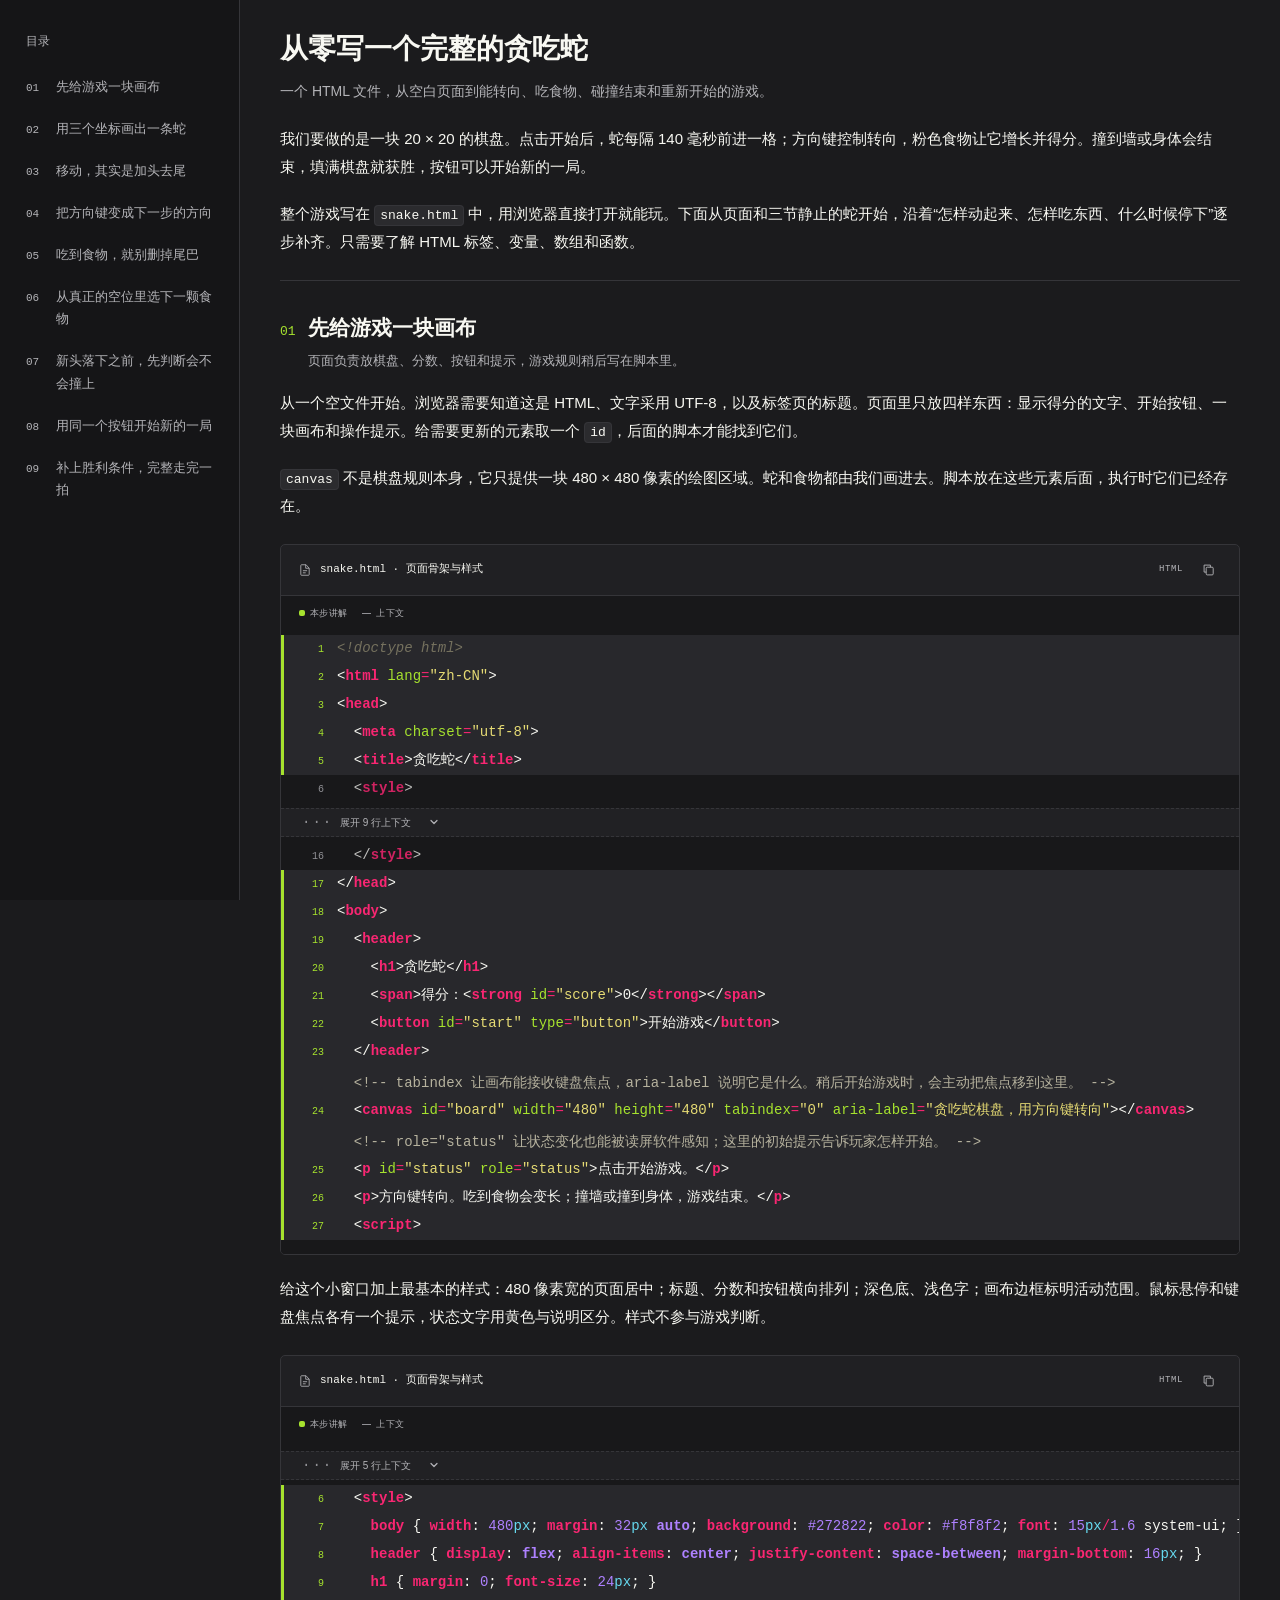
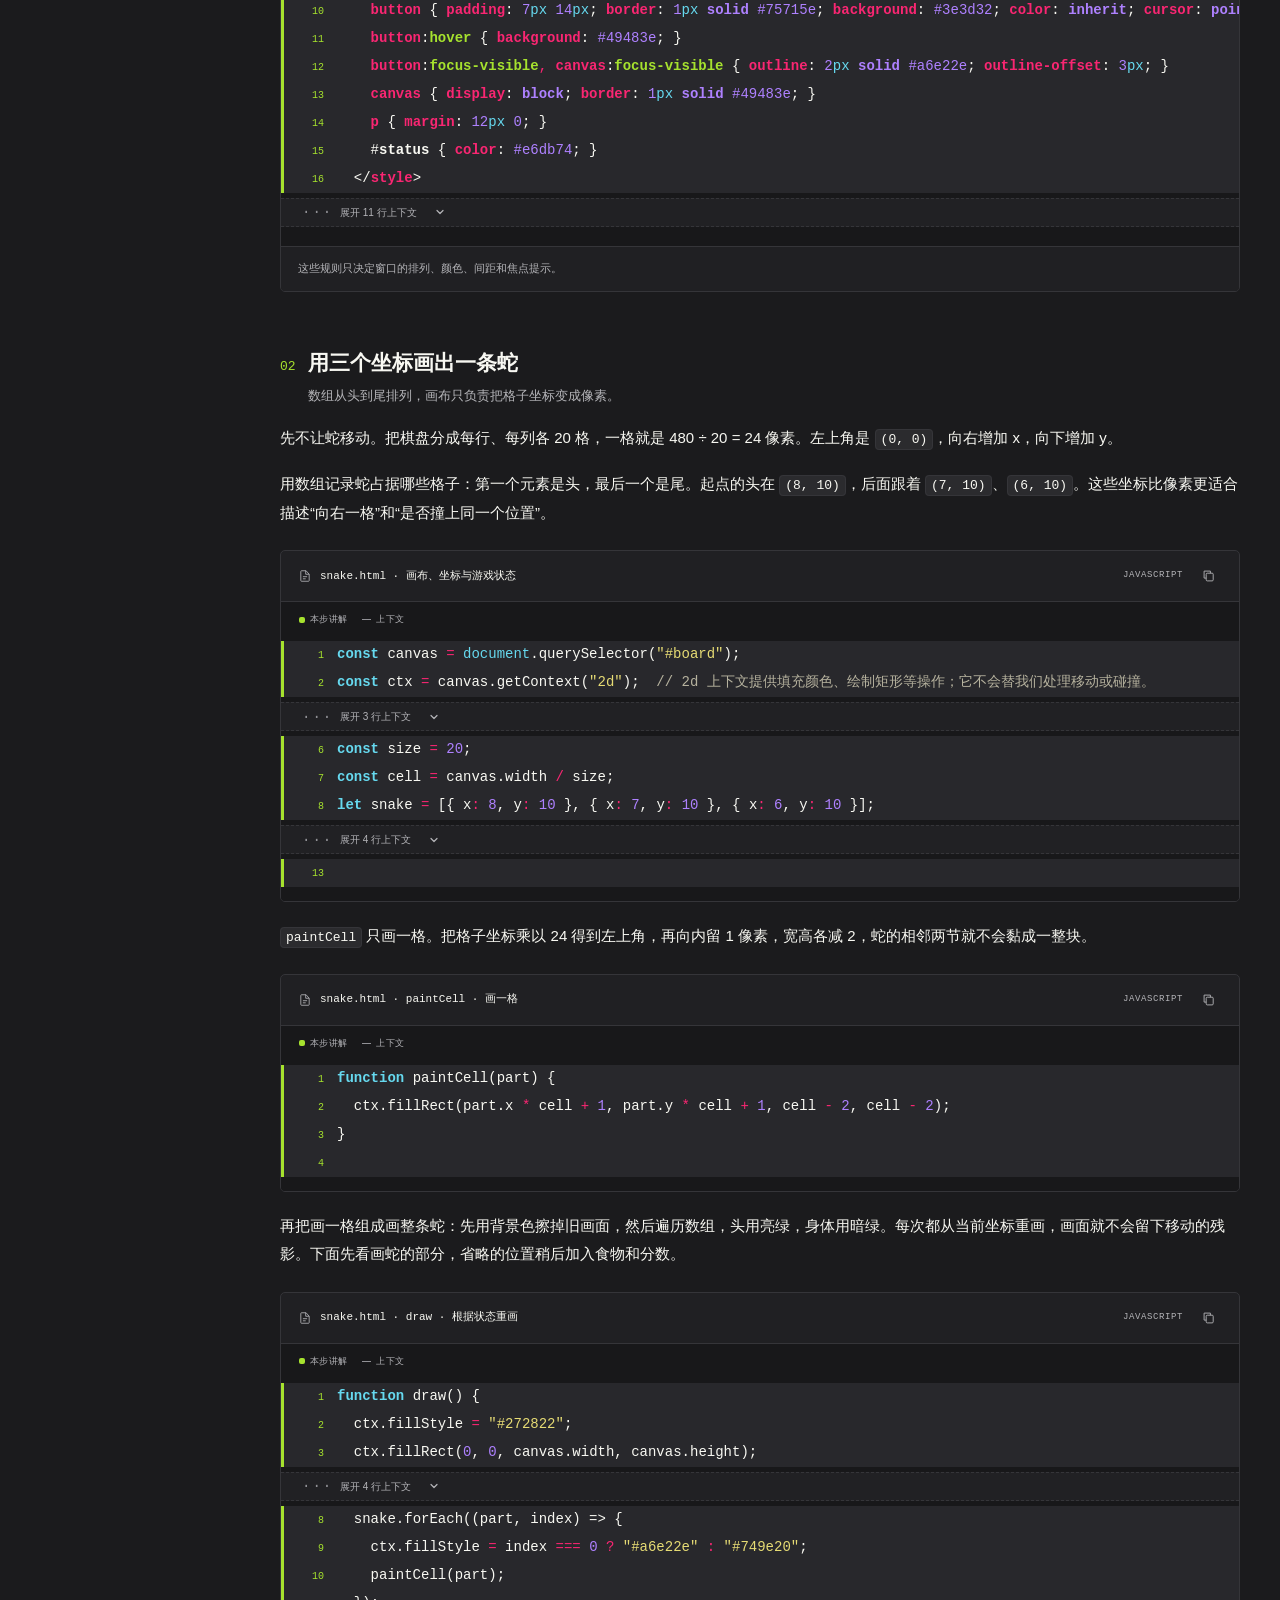
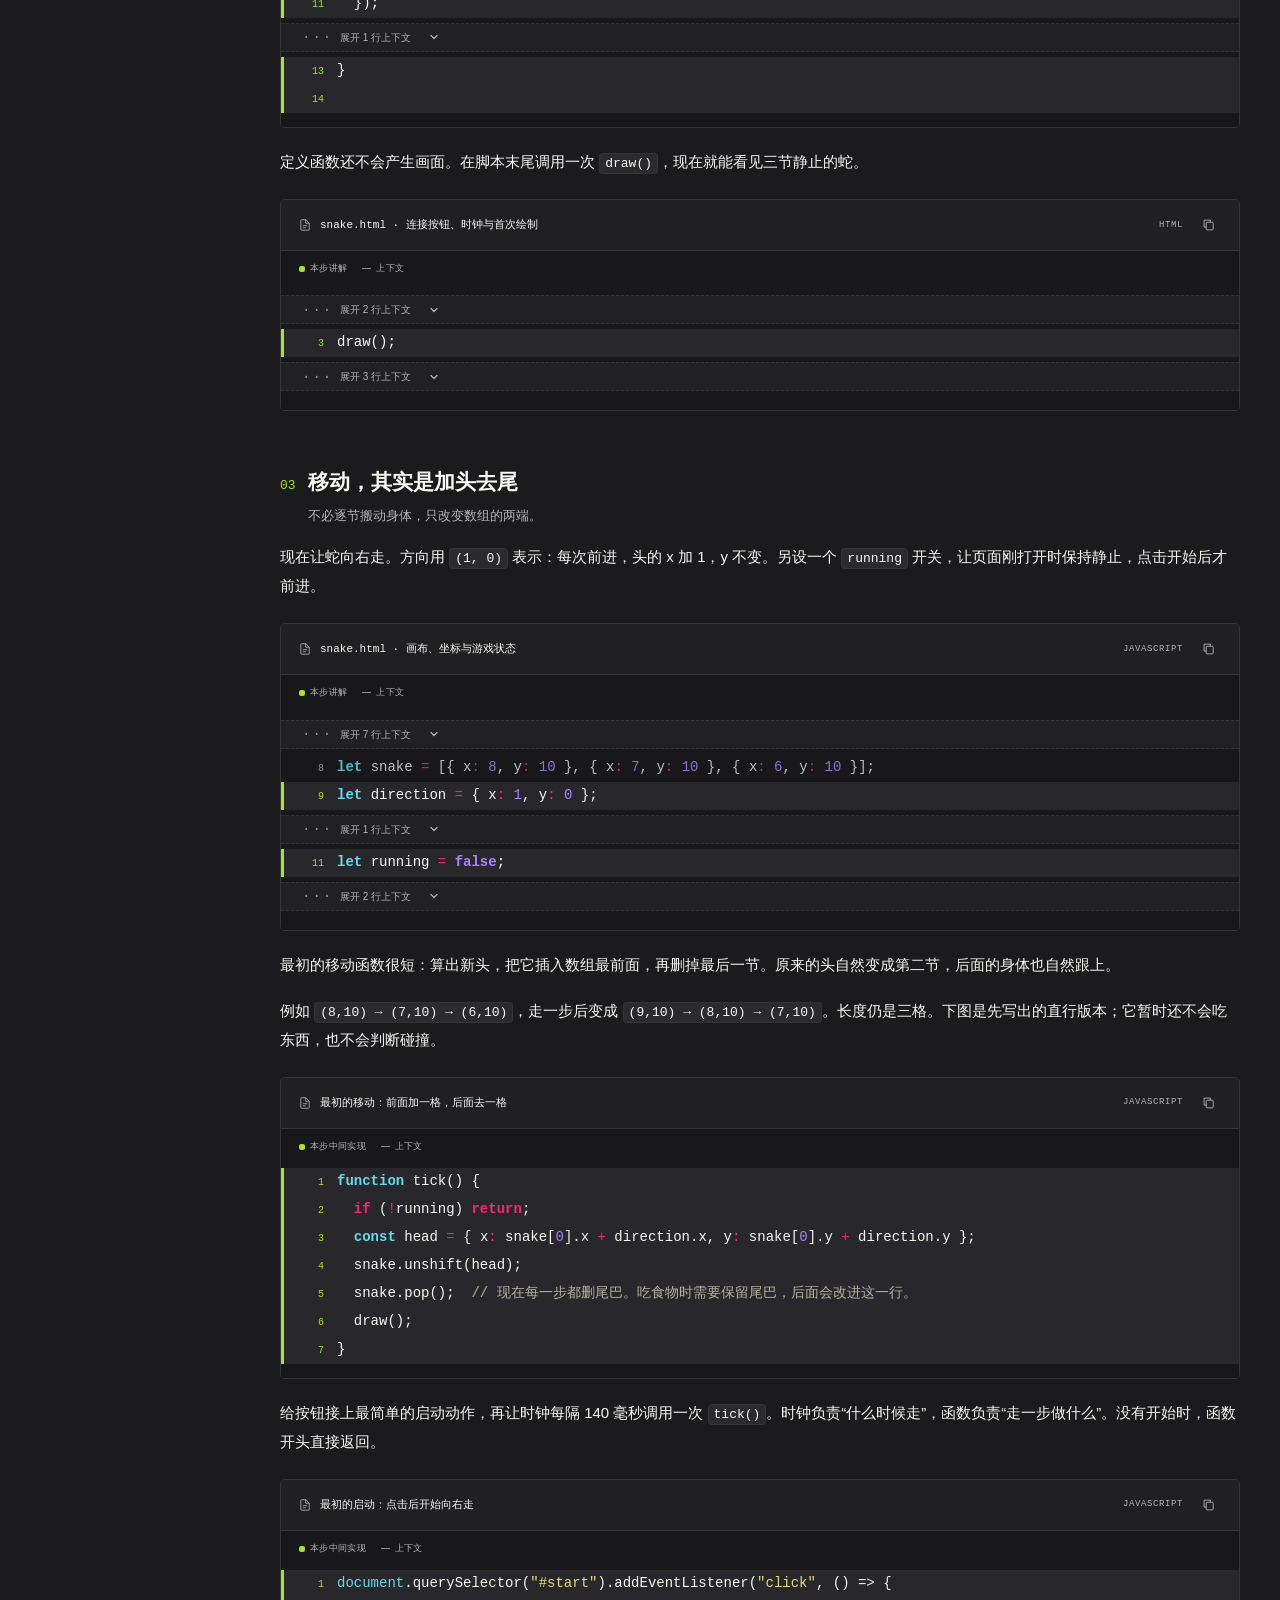
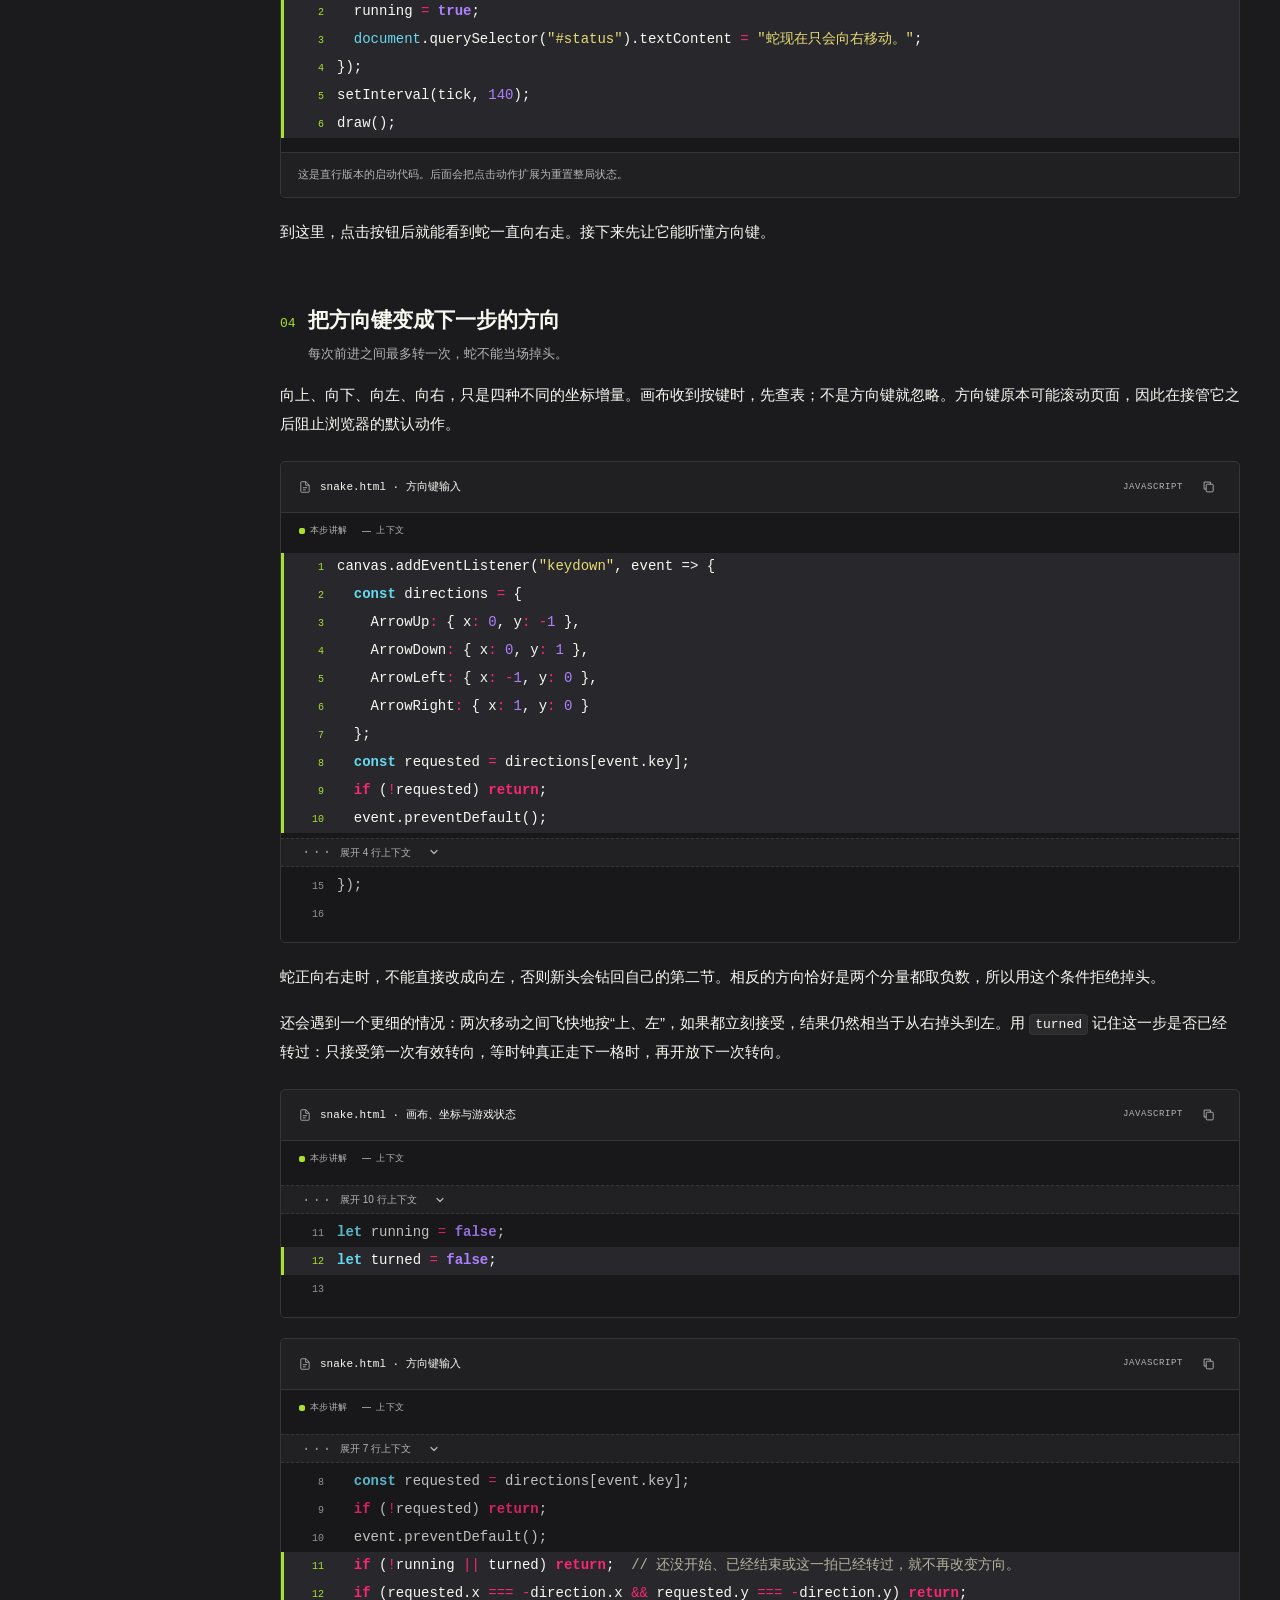
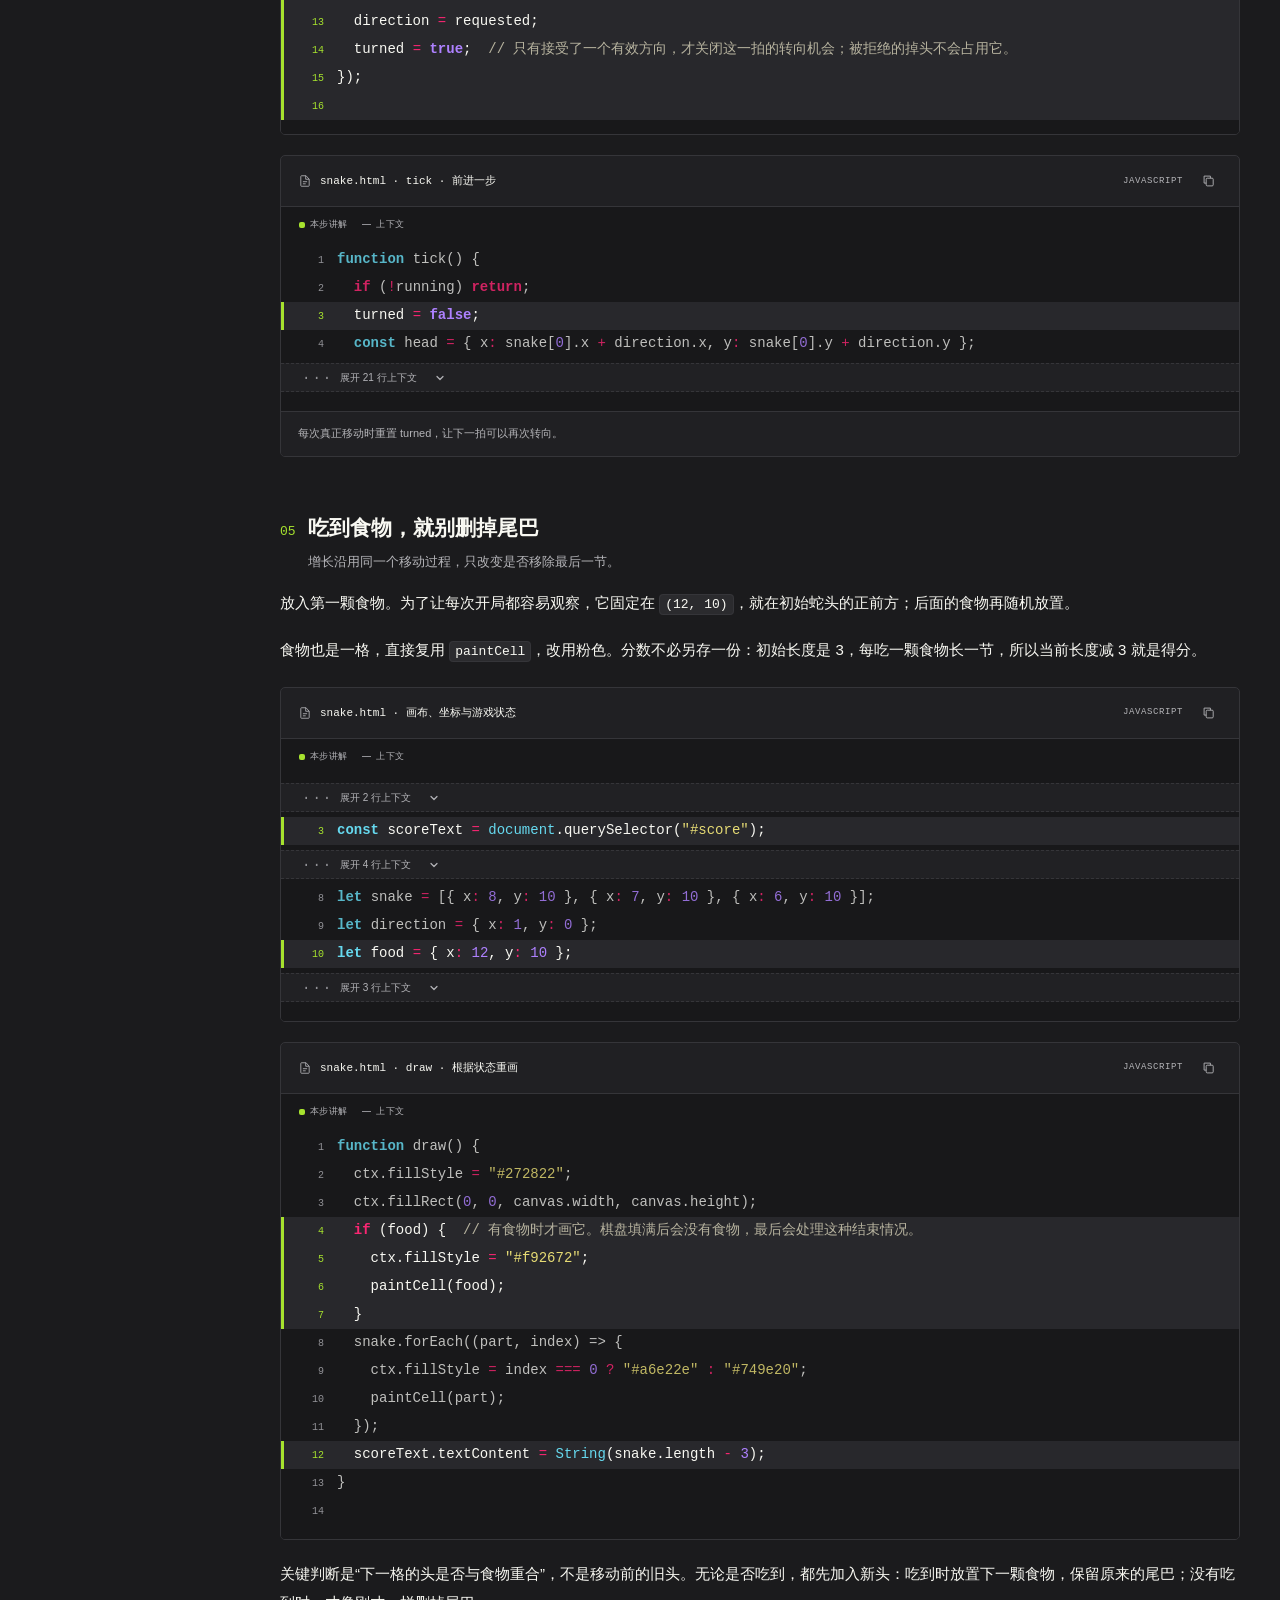
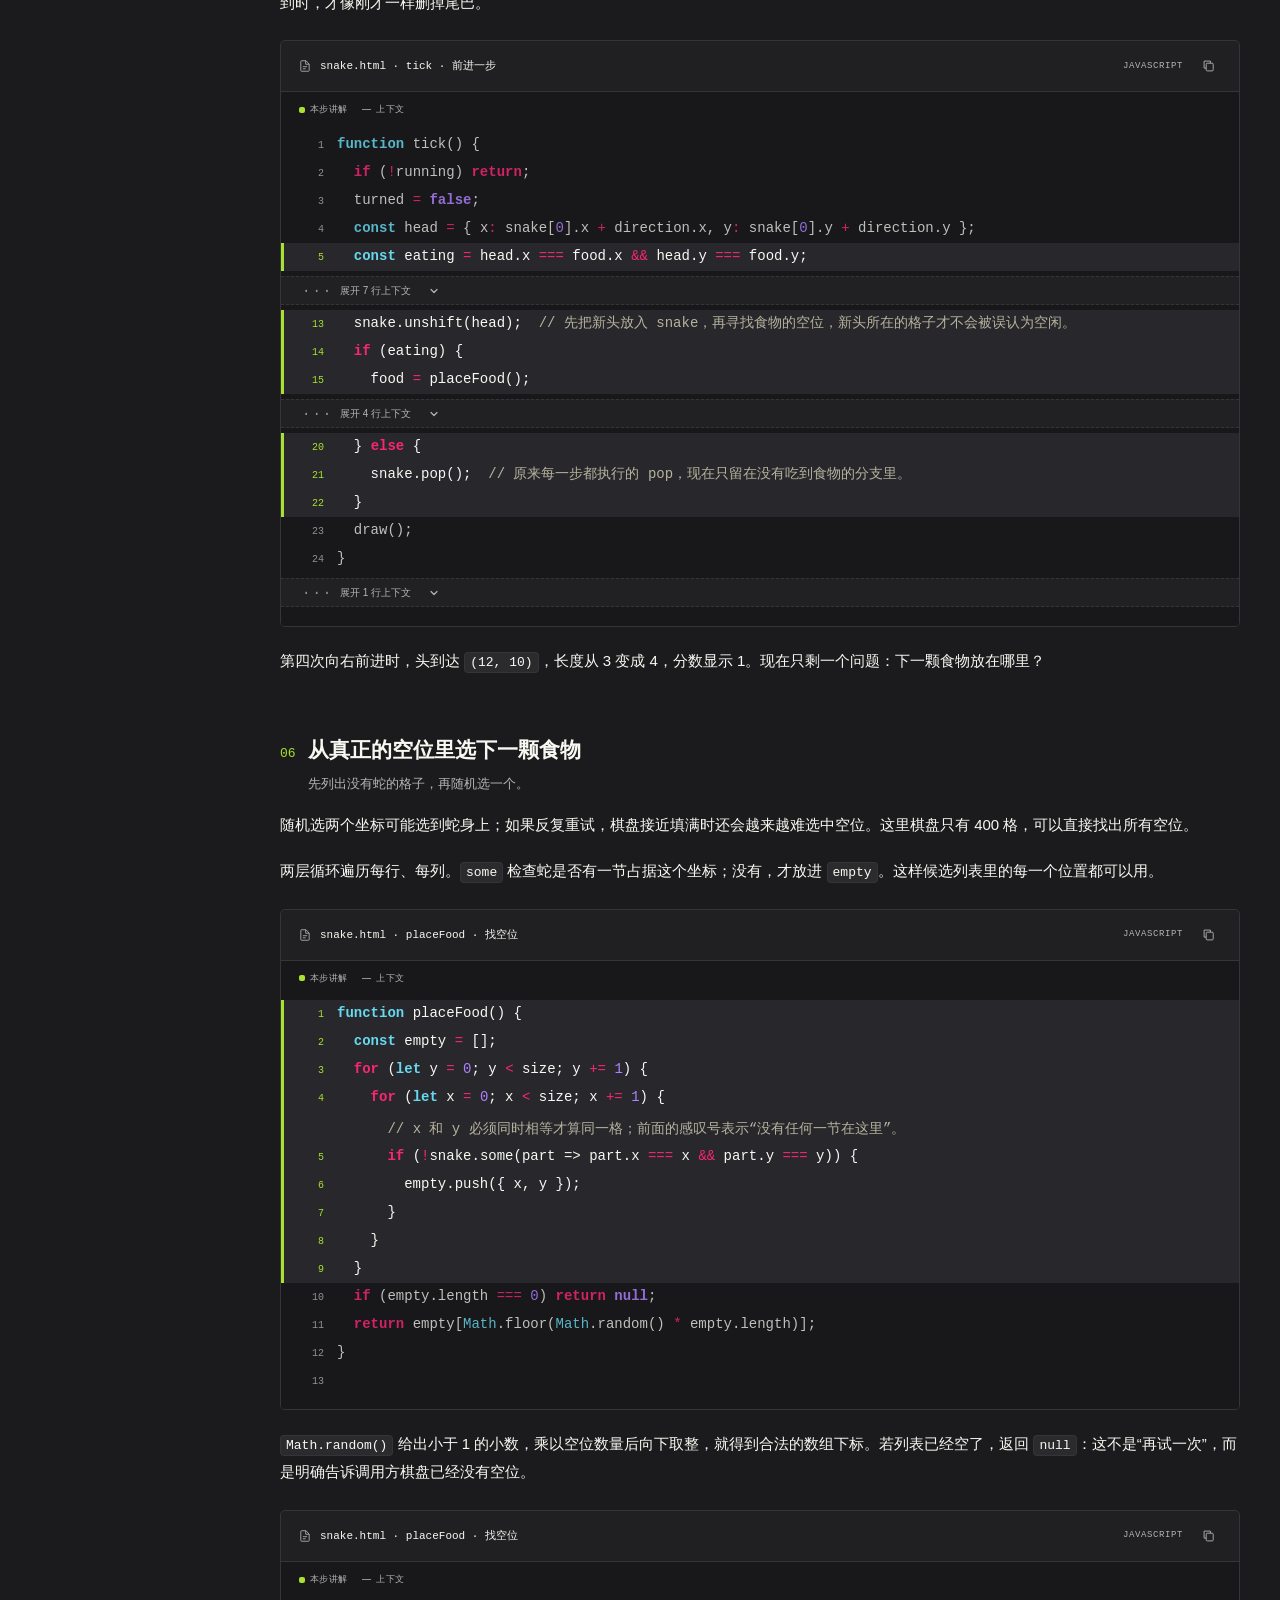
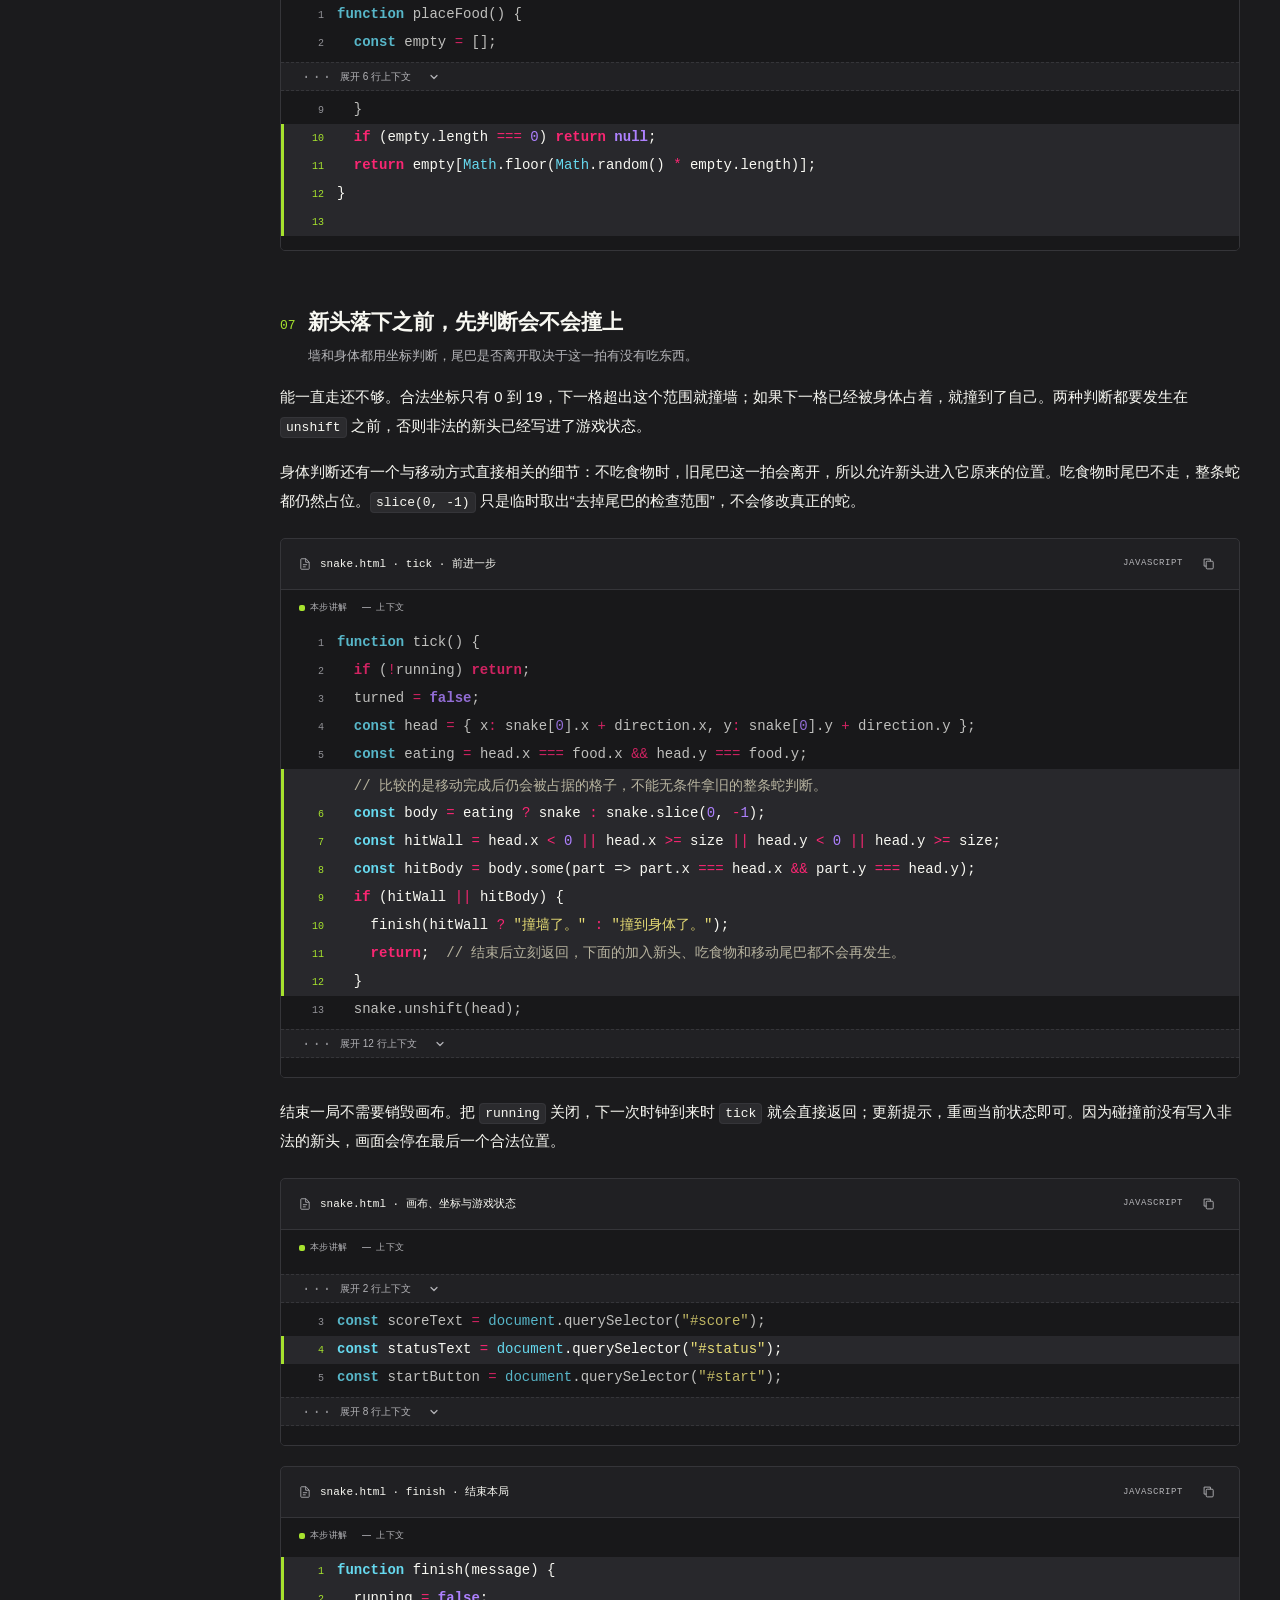
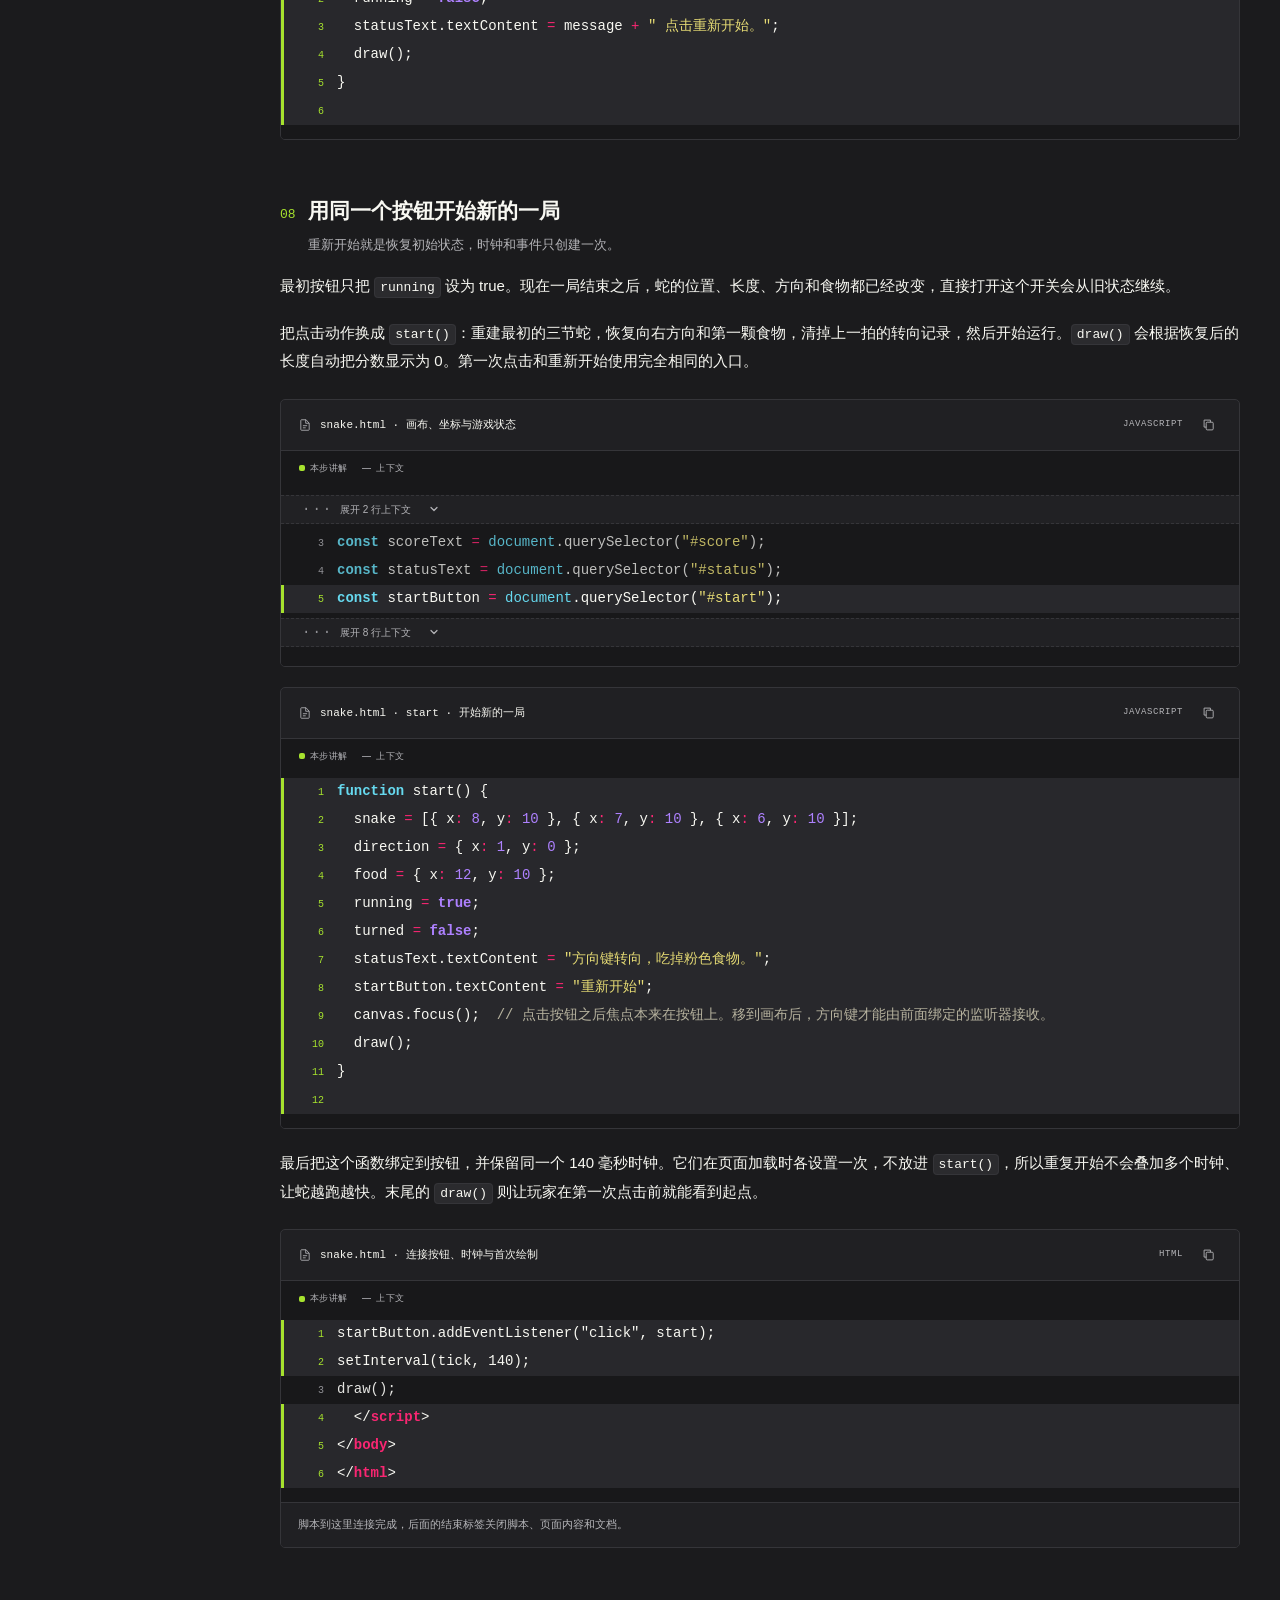
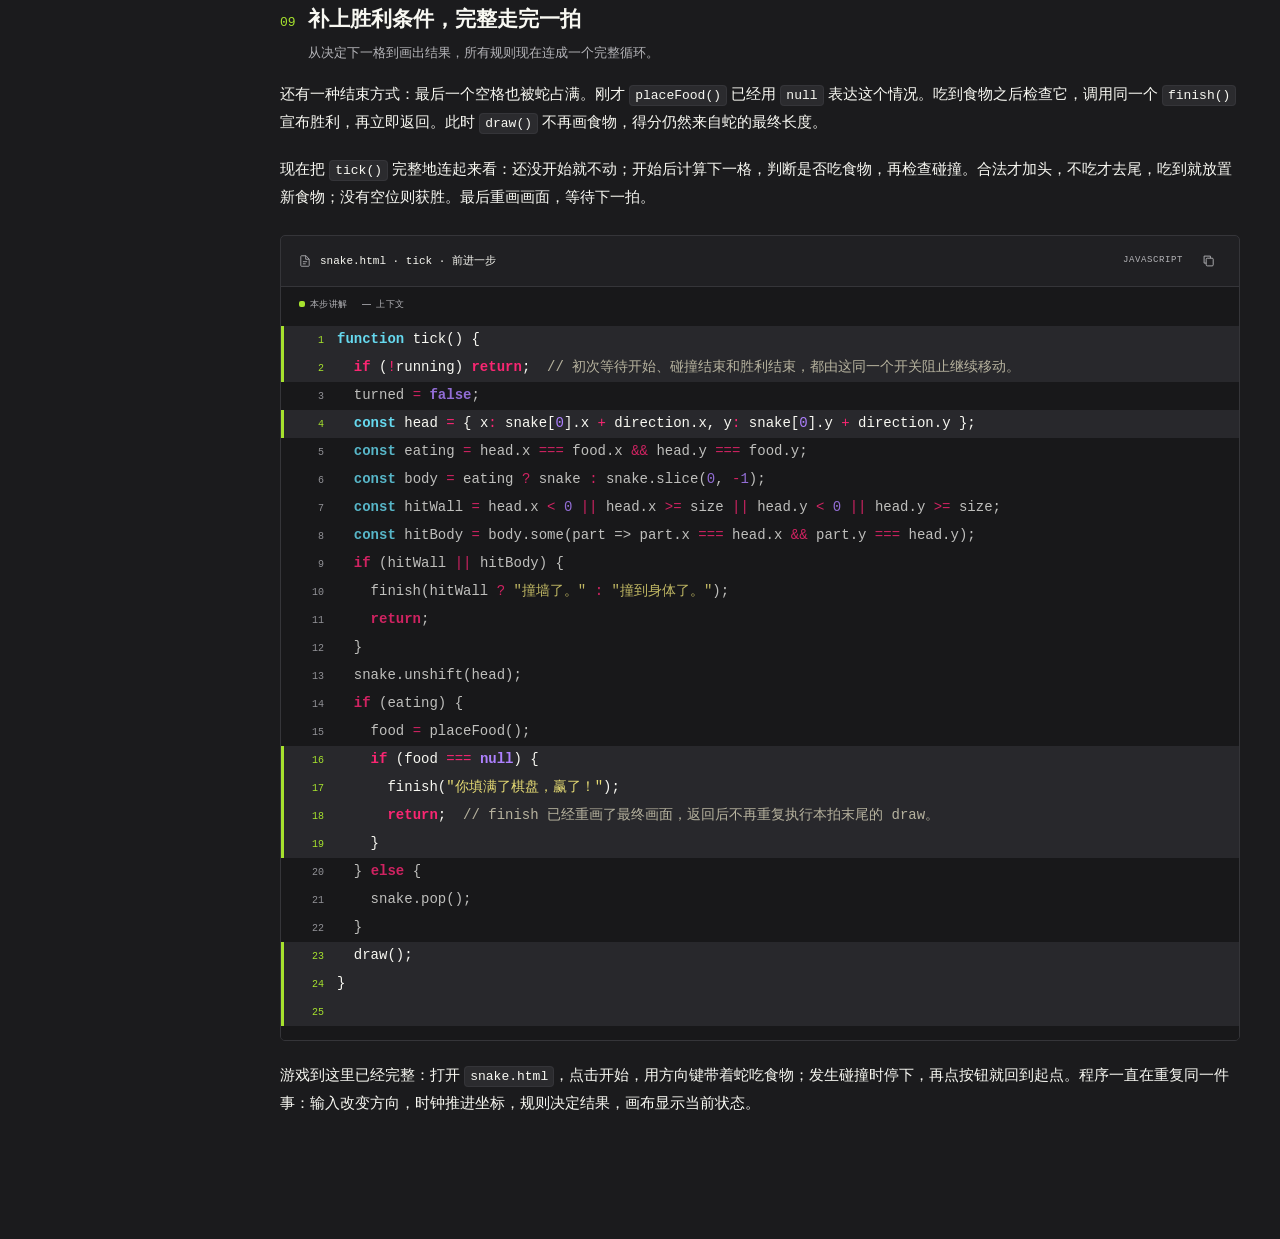
==== examples/snake/tutorial.html @ 493b7d0c "Add code-board skill and progressive code reader" ====
<!doctype html>
<html lang="zh-CN">
<head>
  <meta charset="utf-8">
  <meta name="viewport" content="width=device-width,initial-scale=1">
  <meta name="color-scheme" content="dark">
  <title>代码讲解</title>
  <style>pre { line-height: 125%; }
td.linenos .normal { color: #666666; background-color: transparent; padding-left: 5px; padding-right: 5px; }
span.linenos { color: #666666; background-color: transparent; padding-left: 5px; padding-right: 5px; }
td.linenos .special { color: #000000; background-color: #ffffc0; padding-left: 5px; padding-right: 5px; }
span.linenos.special { color: #000000; background-color: #ffffc0; padding-left: 5px; padding-right: 5px; }
.syntax .hll { background-color: #ffffcc }
.syntax { background: #f0f0f0; }
.syntax .c { color: #60A0B0; font-style: italic } /* Comment */
.syntax .err { border: 1px solid #F00 } /* Error */
.syntax .k { color: #007020; font-weight: bold } /* Keyword */
.syntax .o { color: #666 } /* Operator */
.syntax .ch { color: #60A0B0; font-style: italic } /* Comment.Hashbang */
.syntax .cm { color: #60A0B0; font-style: italic } /* Comment.Multiline */
.syntax .cp { color: #007020 } /* Comment.Preproc */
.syntax .cpf { color: #60A0B0; font-style: italic } /* Comment.PreprocFile */
.syntax .c1 { color: #60A0B0; font-style: italic } /* Comment.Single */
.syntax .cs { color: #60A0B0; background-color: #FFF0F0 } /* Comment.Special */
.syntax .gd { color: #A00000 } /* Generic.Deleted */
.syntax .ge { font-style: italic } /* Generic.Emph */
.syntax .ges { font-weight: bold; font-style: italic } /* Generic.EmphStrong */
.syntax .gr { color: #F00 } /* Generic.Error */
.syntax .gh { color: #000080; font-weight: bold } /* Generic.Heading */
.syntax .gi { color: #00A000 } /* Generic.Inserted */
.syntax .go { color: #888 } /* Generic.Output */
.syntax .gp { color: #C65D09; font-weight: bold } /* Generic.Prompt */
.syntax .gs { font-weight: bold } /* Generic.Strong */
.syntax .gu { color: #800080; font-weight: bold } /* Generic.Subheading */
.syntax .gt { color: #04D } /* Generic.Traceback */
.syntax .kc { color: #007020; font-weight: bold } /* Keyword.Constant */
.syntax .kd { color: #007020; font-weight: bold } /* Keyword.Declaration */
.syntax .kn { color: #007020; font-weight: bold } /* Keyword.Namespace */
.syntax .kp { color: #007020 } /* Keyword.Pseudo */
.syntax .kr { color: #007020; font-weight: bold } /* Keyword.Reserved */
.syntax .kt { color: #902000 } /* Keyword.Type */
.syntax .m { color: #40A070 } /* Literal.Number */
.syntax .s { color: #4070A0 } /* Literal.String */
.syntax .na { color: #4070A0 } /* Name.Attribute */
.syntax .nb { color: #007020 } /* Name.Builtin */
.syntax .nc { color: #0E84B5; font-weight: bold } /* Name.Class */
.syntax .no { color: #60ADD5 } /* Name.Constant */
.syntax .nd { color: #555; font-weight: bold } /* Name.Decorator */
.syntax .ni { color: #D55537; font-weight: bold } /* Name.Entity */
.syntax .ne { color: #007020 } /* Name.Exception */
.syntax .nf { color: #06287E } /* Name.Function */
.syntax .nl { color: #002070; font-weight: bold } /* Name.Label */
.syntax .nn { color: #0E84B5; font-weight: bold } /* Name.Namespace */
.syntax .nt { color: #062873; font-weight: bold } /* Name.Tag */
.syntax .nv { color: #BB60D5 } /* Name.Variable */
.syntax .ow { color: #007020; font-weight: bold } /* Operator.Word */
.syntax .w { color: #BBB } /* Text.Whitespace */
.syntax .mb { color: #40A070 } /* Literal.Number.Bin */
.syntax .mf { color: #40A070 } /* Literal.Number.Float */
.syntax .mh { color: #40A070 } /* Literal.Number.Hex */
.syntax .mi { color: #40A070 } /* Literal.Number.Integer */
.syntax .mo { color: #40A070 } /* Literal.Number.Oct */
.syntax .sa { color: #4070A0 } /* Literal.String.Affix */
.syntax .sb { color: #4070A0 } /* Literal.String.Backtick */
.syntax .sc { color: #4070A0 } /* Literal.String.Char */
.syntax .dl { color: #4070A0 } /* Literal.String.Delimiter */
.syntax .sd { color: #4070A0; font-style: italic } /* Literal.String.Doc */
.syntax .s2 { color: #4070A0 } /* Literal.String.Double */
.syntax .se { color: #4070A0; font-weight: bold } /* Literal.String.Escape */
.syntax .sh { color: #4070A0 } /* Literal.String.Heredoc */
.syntax .si { color: #70A0D0; font-style: italic } /* Literal.String.Interpol */
.syntax .sx { color: #C65D09 } /* Literal.String.Other */
.syntax .sr { color: #235388 } /* Literal.String.Regex */
.syntax .s1 { color: #4070A0 } /* Literal.String.Single */
.syntax .ss { color: #517918 } /* Literal.String.Symbol */
.syntax .bp { color: #007020 } /* Name.Builtin.Pseudo */
.syntax .fm { color: #06287E } /* Name.Function.Magic */
.syntax .vc { color: #BB60D5 } /* Name.Variable.Class */
.syntax .vg { color: #BB60D5 } /* Name.Variable.Global */
.syntax .vi { color: #BB60D5 } /* Name.Variable.Instance */
.syntax .vm { color: #BB60D5 } /* Name.Variable.Magic */
.syntax .il { color: #40A070 } /* Literal.Number.Integer.Long */
@charset "UTF-8";
:root {
  color-scheme: dark;
  /* Neutral charcoal surfaces with Monokai Classic syntax colors.
     Reference: https://github.com/microsoft/vscode/blob/main/extensions/theme-monokai/themes/monokai-color-theme.json */
  --paper:#1b1b1d; --surface:#202023; --sidebar:#151517; --ink:#f8f8f2; --muted:#b4b4b8; --subtle:#919196;
  --line:#353539; --soft:#2b2b2e; --selection:#414146; --accent:#a6e22e; --accent-soft:#28282c; --accent-line:#4b4b50;
  --copper:#fd971f; --copper-soft:#433724; --delete:#f92672; --delete-soft:#492733;
  --code-bg:#18181a; --code-muted:#919196; --comment-ink:#b6b29e; --shadow:none; --rail:240px;
  --sans:"Segoe UI","PingFang SC","Microsoft YaHei",sans-serif;
  --mono:"Cascadia Code","SFMono-Regular",Consolas,"Liberation Mono",monospace;
}
* { box-sizing:border-box; }
html { scroll-behavior:smooth; }
body { margin:0; background:var(--paper); color:var(--ink); font:15px/1.9 var(--sans); -webkit-font-smoothing:antialiased; }
a { color:var(--accent); text-decoration:none; }
button { font:inherit; color:inherit; border:0; background:none; cursor:pointer; }
button:focus-visible,a:focus-visible { outline:2px solid var(--accent); outline-offset:3px; }
[hidden] { display:none!important; }
svg { display:block; flex:none; }
::selection { background:var(--selection); color:var(--ink); }
.skip-link { position:fixed; left:16px; top:-80px; z-index:20; padding:8px 14px; background:var(--accent); color:var(--paper); }
.skip-link:focus { top:16px; }
.sidebar { position:fixed; inset:0 auto 0 0; width:var(--rail); padding:30px 16px; background:var(--sidebar); border-right:1px solid var(--line); overflow-y:auto; scrollbar-width:thin; scrollbar-color:var(--line) transparent; }
.outline-heading { margin:0 10px 14px; color:var(--muted); font-size:12px; }
.outline-link { display:flex; align-items:baseline; gap:10px; margin:2px 0; padding:9px 10px; border-radius:4px; color:var(--muted); font-size:13px; line-height:1.7; transition:background .15s,color .15s; }
.outline-link:hover { background:var(--soft); color:var(--ink); }
.outline-link.active { background:var(--accent-soft); color:var(--accent); }
.outline-number { flex:none; width:20px; font:11px/1.7 var(--mono); }
.page-shell { margin-left:var(--rail); }
main { max-width:1060px; margin:0 auto; padding:28px 40px 64px; }
.document-header { margin-bottom:30px; padding-bottom:23px; border-bottom:1px solid var(--line); }
h1 { margin:0; font-size:28px; font-weight:600; line-height:1.5; }
.document-subtitle { margin:8px 0 0; color:var(--muted); font-size:14px; }
.document-intro { margin-top:20px; }
.document-subtitle:empty,.document-intro:empty { display:none; }
.draft-badge { display:inline-block; padding:0 6px; margin-bottom:8px; color:var(--copper); border:1px solid var(--line); font-size:11px; }
.lesson-step { padding-bottom:34px; scroll-margin-top:24px; }
.step-heading { display:flex; align-items:baseline; gap:12px; margin:0 0 16px; }
.step-badge { flex:none; color:var(--accent); font:13px/1.5 var(--mono); }
.step-heading h2 { margin:0; font-size:21px; font-weight:600; line-height:1.6; }
.step-summary { margin:5px 0 0; font-size:13px; line-height:1.8; color:var(--muted); }
.icon-button { display:flex; align-items:center; justify-content:center; width:32px; height:32px; color:var(--muted); border-radius:4px; }
.icon-button:hover { color:var(--ink); background:var(--soft); }
.icon-button svg { width:18px; height:18px; }

/* Explanation and source views. */
.prose{font-size:15px;line-height:1.9;color:var(--ink);overflow-wrap:anywhere}
.prose p{margin:0 0 18px}
.prose p:last-child{margin-bottom:0}
.prose strong{font-weight:650}
.prose a{text-decoration:underline;text-decoration-color:var(--accent-line);text-underline-offset:4px}
.prose a:hover{text-decoration-color:var(--accent)}
.prose ul,.prose ol{margin:15px 0 22px;padding-left:24px}
.prose li{padding-left:3px;margin:6px 0}
.prose li::marker{color:var(--accent)}
.prose code{font:13px/1.5 var(--mono);padding:2px 5px;border:1px solid var(--line);background:var(--soft);border-radius:4px;overflow-wrap:anywhere}
.prose pre{background:var(--code-bg);border:1px solid var(--line);padding:16px;border-radius:8px;overflow:auto;line-height:1.7}
.prose pre code{padding:0;border:0;background:none;white-space:pre}
.prose blockquote{margin:20px 0;padding:2px 0 2px 18px;border-left:2px solid var(--accent-line);color:var(--muted)}
.prose h3{font-size:17px;font-weight:600;line-height:1.7;margin:27px 0 12px}
.prose h4{font-size:15px;line-height:1.7;margin:24px 0 10px}
.prose table{width:100%;border-collapse:collapse;margin:20px 0;font-size:12px}
.prose th,.prose td{text-align:left;border-bottom:1px solid var(--line);padding:10px 12px}
.prose th{background:var(--soft);font-weight:600}
.prose img{max-width:100%;height:auto}
.text-block{margin:0 0 23px}
.callout{display:flex;gap:13px;padding:17px 20px;border:1px solid var(--accent-line);border-radius:9px;background:var(--accent-soft);margin:24px 0}
.callout-icon{flex:none;width:20px;color:var(--accent);margin-top:3px}
.callout-icon svg{width:18px;height:18px}
.callout-title{font-size:12px;letter-spacing:.3px;font-weight:650;margin:0 0 5px}
.callout .prose{font-size:12px;line-height:1.95}
.callout.question{border-color:color-mix(in srgb,var(--copper) 28%,var(--line));background:var(--copper-soft)}
.callout.question .callout-icon,.callout.question .callout-title{color:var(--copper)}
.callout.tip{border-style:dashed;background:transparent}
.code-card{margin:20px 0;border:1px solid var(--line);border-radius:5px;background:var(--surface);box-shadow:var(--shadow);overflow:hidden;scroll-margin-top:20px}
.code-toolbar{padding:12px 17px;display:flex;gap:12px;align-items:center;justify-content:space-between;border-bottom:1px solid var(--line);min-height:51px}
.source-button{display:flex;align-items:center;gap:8px;min-width:0;padding:0;text-align:left;line-height:1.5;font-size:11px;font-family:var(--mono);color:var(--ink)}
.source-button>span{overflow:hidden;text-overflow:ellipsis;white-space:nowrap}
.source-button svg{width:14px;height:14px;color:var(--muted)}
.source-button .source-open-icon{width:10px;height:10px;opacity:0;transition:opacity .2s,transform .2s}
.source-button:hover{color:var(--accent)}
.source-button:hover .source-open-icon{opacity:1;transform:translate(1px,-1px)}
.code-tools{display:flex;align-items:center;gap:13px;flex:none}
.code-language{font:9px/1.5 var(--mono);color:var(--muted);text-transform:uppercase;letter-spacing:.6px}
.copy-button{display:flex;align-items:center;justify-content:center;width:26px;height:26px;border-radius:5px;color:var(--muted)}
.copy-button:hover{background:var(--soft);color:var(--accent)}
.copy-button svg{width:14px;height:14px}
.code-legend{display:flex;gap:15px;align-items:center;font-size:9px;color:var(--muted);padding:9px 18px 0;background:var(--code-bg);letter-spacing:.3px}
.legend-item{display:flex;align-items:center;gap:5px}
.legend-dot{width:6px;height:6px;background:var(--accent);border-radius:2px}
.legend-dot.delete{background:var(--delete)}
.legend-context{width:9px;height:1px;background:var(--code-muted)}
.code-scroll{overflow:auto;background:var(--code-bg);scrollbar-width:thin;scrollbar-color:var(--line) transparent;padding:13px 0 14px;overscroll-behavior-x:contain}
.code-lines{width:100%}
.code-line{position:relative;display:grid;grid-template-columns:17px 36px auto;min-width:100%;width:max-content;min-height:27px;padding-right:22px;border-left:3px solid transparent;align-items:baseline;transition:background .2s;line-height:27px}
.line-operation{font:11px/27px var(--mono);text-align:center;color:var(--code-muted);user-select:none}
.line-number{font:10px/27px var(--mono);text-align:right;padding-right:13px;color:var(--code-muted);user-select:none}
.line-code{font:14px/27px var(--mono);font-variant-ligatures:none;white-space:pre;tab-size:4;color:var(--ink);display:flex;align-items:baseline;min-height:27px}
.line-code>code{font:inherit;white-space:pre}
.code-line.focus,.code-comment-row.focus{background:var(--accent-soft);border-left-color:var(--accent)}
.code-line.focus .line-operation,.code-line.focus .line-number{color:var(--accent)}
.code-line.focus.deletion,.code-comment-row.focus.deletion{background:var(--delete-soft);border-left-color:var(--delete)}
.code-line.focus.deletion .line-operation,.code-line.focus.deletion .line-number{color:var(--delete)}
.code-line.context .line-code{color:color-mix(in srgb,var(--ink) 70%,var(--muted))}
.code-line.context .syntax span{opacity:.82}
/* Teaching comments occupy no source row and never contribute to copied code. */
.code-comment-row{width:100%;padding:4px 22px 0 calc(53px + var(--comment-indent,0ch));border-left:3px solid transparent;font:14px/27px var(--mono);tab-size:4}
.code-comment{color:var(--comment-ink);font:14px/27px var(--mono);font-variant-ligatures:none;white-space:normal;overflow-wrap:anywhere;user-select:none}
.comment-body{display:inline}
.comment-body p{display:inline;margin:0}
.comment-body p+p::before{content:'\A';white-space:pre}
.comment-body ul,.comment-body ol{margin:0;padding-left:2ch}
.comment-body blockquote{margin:0;padding-left:2ch}
.comment-body h3{font:inherit;margin:0}
.comment-body code{font:inherit;color:inherit;background:none;border:0;padding:0}
.comment-body a{color:inherit;text-decoration:underline;text-underline-offset:3px}
.code-comment.comment-inline{flex:none;margin-left:2ch;white-space:nowrap}
.code-gap{position:relative}
.gap-button{display:flex;align-items:center;gap:10px;width:100%;min-width:250px;text-align:left;padding:6px 18px 6px 21px;color:var(--muted);font-size:10px;line-height:1.5;background:color-mix(in srgb,var(--soft) 55%,transparent);border-top:1px dashed var(--line);border-bottom:1px dashed var(--line);transition:background .2s,color .2s;margin:5px 0}
.gap-button:hover{background:var(--accent-soft);color:var(--accent)}
.gap-dots{font:14px/1 var(--mono);letter-spacing:2px;width:28px;text-align:right;color:var(--subtle)}
.gap-chevron{width:12px;height:12px;transition:transform .25s;margin-left:7px}
.code-gap.expanded .gap-chevron{transform:rotate(180deg)}
.gap-reveal{display:grid;grid-template-rows:0fr;min-width:100%;width:max-content;transition:grid-template-rows .32s cubic-bezier(.2,.8,.2,1);overflow:hidden}
.gap-reveal-inner{min-height:0;overflow:hidden}
.code-gap.expanded .gap-reveal{grid-template-rows:1fr}
.gap-reveal .code-line{opacity:.72}
.code-caption{font-size:11px;color:var(--muted);padding:12px 17px;border-top:1px solid var(--line);line-height:1.8;background:var(--surface)}

/* Source navigation and interaction feedback. */
.source-dialog{padding:0;width:min(940px,calc(100vw - 50px));max-height:85vh;border:1px solid var(--line);border-radius:6px;background:var(--surface);color:var(--ink);box-shadow:0 30px 100px #0004;overflow:hidden}
.source-dialog[open]{display:flex;flex-direction:column;animation:dialog-enter .22s cubic-bezier(.2,.8,.2,1)}
.source-dialog::backdrop{background:#111113cc;backdrop-filter:blur(4px)}
.source-dialog-header{display:flex;align-items:center;justify-content:space-between;padding:22px 25px 12px;gap:20px}
.source-dialog h2{font:16px/1.5 var(--mono);margin:5px 0 0;overflow-wrap:anywhere}
.source-dialog-hint{font-size:11px;color:var(--muted);margin:0;padding:0 25px 19px;border-bottom:1px solid var(--line)}
.source-dialog-code{overflow:auto;background:var(--code-bg);padding:15px 0;overscroll-behavior:contain}
.source-dialog-code .code-line{grid-template-columns:22px 42px auto;min-width:max-content}
.source-dialog-code .code-line.jumpable{cursor:pointer}
.source-dialog-code .code-line.jumpable:hover{background:var(--accent-soft);border-left-color:var(--accent)}
.source-dialog-code .code-line.jumpable .line-operation{color:var(--accent)}
.source-dialog-code .code-line.jumpable:focus-visible{outline:2px solid var(--accent);outline-offset:-2px}
.toast{position:fixed;bottom:26px;left:calc(50% + var(--rail)/2);transform:translate(-50%,15px);opacity:0;pointer-events:none;z-index:30;background:var(--ink);color:var(--paper);padding:9px 17px;border-radius:6px;box-shadow:0 4px 16px #0001;font-size:12px;transition:opacity .2s,transform .2s;white-space:nowrap}
.toast.visible{opacity:1;transform:translate(-50%,0)}

/* Syntax colors. */
:root{--syntax-keyword:#f92672;--syntax-string:#e6db74;--syntax-comment:#75715e;--syntax-function:#a6e22e;--syntax-number:#ae81ff;--syntax-type:#66d9ef;--syntax-variable:#f8f8f2;--syntax-operator:#f92672}

.line-code .syntax{background:transparent;color:inherit}

.line-code .syntax span{background:transparent;border:0}

.line-code .syntax .hll,.line-code .syntax .cs{background:transparent}

.line-code .syntax .k,.line-code .syntax .kn,.line-code .syntax .kp,.line-code .syntax .kr{color:var(--syntax-keyword)}

.line-code .syntax .kd,.line-code .syntax .kt{color:var(--syntax-type)}

.line-code .syntax .s,.line-code .syntax .s1,.line-code .syntax .s2,.line-code .syntax .sa,.line-code .syntax .sb,.line-code .syntax .sc,.line-code .syntax .sd,.line-code .syntax .sh,.line-code .syntax .si,.line-code .syntax .sr,.line-code .syntax .ss,.line-code .syntax .sx,.line-code .syntax .dl{color:var(--syntax-string)}

.line-code .syntax .se{color:var(--syntax-number)}

.line-code .syntax .c,.line-code .syntax .c1,.line-code .syntax .ch,.line-code .syntax .cm,.line-code .syntax .cp,.line-code .syntax .cpf,.line-code .syntax .cs{color:var(--syntax-comment);font-style:italic}

.line-code .syntax .nf,.line-code .syntax .fm,.line-code .syntax .na,.line-code .syntax .nc,.line-code .syntax .ne,.line-code .syntax .nd{color:var(--syntax-function)}

.line-code .syntax .nt{color:var(--syntax-keyword)}

.line-code .syntax .nn,.line-code .syntax .nl{color:var(--ink)}

.line-code .syntax .no{color:var(--syntax-number)}

.line-code .syntax .m,.line-code .syntax .mb,.line-code .syntax .mi,.line-code .syntax .mf,.line-code .syntax .mh,.line-code .syntax .mo,.line-code .syntax .il,.line-code .syntax .kc{color:var(--syntax-number)}

.line-code .syntax .nb,.line-code .syntax .ni,.line-code .syntax .bp,.line-code .syntax .gp{color:var(--syntax-type)}

.line-code .syntax .nv,.line-code .syntax .vc,.line-code .syntax .vg,.line-code .syntax .vi,.line-code .syntax .vm,.line-code .syntax .gu{color:var(--syntax-variable)}

.line-code .syntax .o,.line-code .syntax .ow{color:var(--syntax-operator)}

.line-code .syntax .gd,.line-code .syntax .gr,.line-code .syntax .err{color:var(--delete)}

.line-code .syntax .gi,.line-code .syntax .gt,.line-code .syntax .gh{color:var(--accent)}

.line-code .syntax .go,.line-code .syntax .w{color:var(--muted)}


@keyframes dialog-enter { from { opacity:0; transform:translateY(8px); } to { opacity:1; transform:translateY(0); } }
@media (prefers-reduced-motion:reduce) { *,*::before,*::after { animation:none!important; transition:none!important; scroll-behavior:auto!important; } }
@media print {
  :root { --rail:0px; }
  .sidebar,.skip-link,.copy-button,.source-open-icon,.toast,.source-dialog { display:none!important; }
  main { max-width:none; padding:0; }
  .code-card { break-inside:avoid; }
  .code-scroll { overflow:visible; }
  .code-lines { width:100%; min-width:0; }
  .code-line { width:100%; grid-template-columns:17px 36px minmax(0,1fr); }
  .line-code,.line-code>code { white-space:pre-wrap; overflow-wrap:anywhere; }
  * { -webkit-print-color-adjust:exact; print-color-adjust:exact; }
}
</style>
</head>
<body>
  <a class="skip-link" href="#main-content">跳到讲解正文</a>
  <aside class="sidebar" aria-label="目录">
    <div class="outline-heading">目录</div>
    <nav id="outline" aria-label="讲解步骤"></nav>
  </aside>
  <div class="page-shell">
    <main id="main-content">
      <header class="document-header" id="top">
        <span class="draft-badge" id="draft-badge" hidden>草稿</span>
        <h1 id="tutorial-title"></h1>
        <p class="document-subtitle" id="tutorial-subtitle"></p>
        <div class="document-intro prose" id="tutorial-intro"></div>
      </header>
      <div id="steps"></div>
    </main>
  </div>
  <dialog id="source-dialog" class="source-dialog" aria-labelledby="source-dialog-title">
    <div class="source-dialog-header">
      <h2 id="source-dialog-title"></h2>
      <button class="icon-button" id="close-source" aria-label="关闭源代码"><svg viewBox="0 0 24 24" fill="none" aria-hidden="true"><path d="m6 6 12 12M18 6 6 18" stroke="currentColor" stroke-width="1.5" stroke-linecap="round"/></svg></button>
    </div>
    <p class="source-dialog-hint">点击带箭头的代码行，跳转到对应讲解。</p>
    <div id="source-dialog-code" class="source-dialog-code"></div>
  </dialog>
  <div class="toast" id="toast" role="status" aria-live="polite"></div>
  <script id="code-board-data" type="application/json">{"title":"从零写一个完整的贪吃蛇","subtitle":"一个 HTML 文件，从空白页面到能转向、吃食物、碰撞结束和重新开始的游戏。","intro_html":"\u003cp\u003e我们要做的是一块 20 × 20 的棋盘。点击开始后，蛇每隔 140 毫秒前进一格；方向键控制转向，粉色食物让它增长并得分。撞到墙或身体会结束，填满棋盘就获胜，按钮可以开始新的一局。\u003c/p\u003e\n\u003cp\u003e整个游戏写在 \u003ccode\u003esnake.html\u003c/code\u003e 中，用浏览器直接打开就能玩。下面从页面和三节静止的蛇开始，沿着“怎样动起来、怎样吃东西、什么时候停下”逐步补齐。只需要了解 HTML 标签、变量、数组和函数。\u003c/p\u003e","language":"zh-CN","sources":[{"id":"page","kind":"code","label":"snake.html · 页面骨架与样式","language":"html","path":"snake.html:1","lines":[{"number":1,"text":"\u003c!doctype html\u003e","html":"\u003cspan class=\"cp\"\u003e\u0026lt;!doctype html\u0026gt;\u003c/span\u003e","operation":"code","first_step":"page"},{"number":2,"text":"\u003chtml lang=\"zh-CN\"\u003e","html":"\u003cspan class=\"p\"\u003e\u0026lt;\u003c/span\u003e\u003cspan class=\"nt\"\u003ehtml\u003c/span\u003e \u003cspan class=\"na\"\u003elang\u003c/span\u003e\u003cspan class=\"o\"\u003e=\u003c/span\u003e\u003cspan class=\"s\"\u003e\u0026quot;zh-CN\u0026quot;\u003c/span\u003e\u003cspan class=\"p\"\u003e\u0026gt;\u003c/span\u003e","operation":"code","first_step":"page"},{"number":3,"text":"\u003chead\u003e","html":"\u003cspan class=\"p\"\u003e\u0026lt;\u003c/span\u003e\u003cspan class=\"nt\"\u003ehead\u003c/span\u003e\u003cspan class=\"p\"\u003e\u0026gt;\u003c/span\u003e","operation":"code","first_step":"page"},{"number":4,"text":"  \u003cmeta charset=\"utf-8\"\u003e","html":"  \u003cspan class=\"p\"\u003e\u0026lt;\u003c/span\u003e\u003cspan class=\"nt\"\u003emeta\u003c/span\u003e \u003cspan class=\"na\"\u003echarset\u003c/span\u003e\u003cspan class=\"o\"\u003e=\u003c/span\u003e\u003cspan class=\"s\"\u003e\u0026quot;utf-8\u0026quot;\u003c/span\u003e\u003cspan class=\"p\"\u003e\u0026gt;\u003c/span\u003e","operation":"code","first_step":"page"},{"number":5,"text":"  \u003ctitle\u003e贪吃蛇\u003c/title\u003e","html":"  \u003cspan class=\"p\"\u003e\u0026lt;\u003c/span\u003e\u003cspan class=\"nt\"\u003etitle\u003c/span\u003e\u003cspan class=\"p\"\u003e\u0026gt;\u003c/span\u003e贪吃蛇\u003cspan class=\"p\"\u003e\u0026lt;\u003c/span\u003e\u003cspan class=\"p\"\u003e/\u003c/span\u003e\u003cspan class=\"nt\"\u003etitle\u003c/span\u003e\u003cspan class=\"p\"\u003e\u0026gt;\u003c/span\u003e","operation":"code","first_step":"page"},{"number":6,"text":"  \u003cstyle\u003e","html":"  \u003cspan class=\"p\"\u003e\u0026lt;\u003c/span\u003e\u003cspan class=\"nt\"\u003estyle\u003c/span\u003e\u003cspan class=\"p\"\u003e\u0026gt;\u003c/span\u003e","operation":"code","first_step":"page"},{"number":7,"text":"    body { width: 480px; margin: 32px auto; background: #272822; color: #f8f8f2; font: 15px/1.6 system-ui; }","html":"\u003cspan class=\"w\"\u003e    \u003c/span\u003e\u003cspan class=\"nt\"\u003ebody\u003c/span\u003e\u003cspan class=\"w\"\u003e \u003c/span\u003e\u003cspan class=\"p\"\u003e{\u003c/span\u003e\u003cspan class=\"w\"\u003e \u003c/span\u003e\u003cspan class=\"k\"\u003ewidth\u003c/span\u003e\u003cspan class=\"p\"\u003e:\u003c/span\u003e\u003cspan class=\"w\"\u003e \u003c/span\u003e\u003cspan class=\"mi\"\u003e480\u003c/span\u003e\u003cspan class=\"kt\"\u003epx\u003c/span\u003e\u003cspan class=\"p\"\u003e;\u003c/span\u003e\u003cspan class=\"w\"\u003e \u003c/span\u003e\u003cspan class=\"k\"\u003emargin\u003c/span\u003e\u003cspan class=\"p\"\u003e:\u003c/span\u003e\u003cspan class=\"w\"\u003e \u003c/span\u003e\u003cspan class=\"mi\"\u003e32\u003c/span\u003e\u003cspan class=\"kt\"\u003epx\u003c/span\u003e\u003cspan class=\"w\"\u003e \u003c/span\u003e\u003cspan class=\"kc\"\u003eauto\u003c/span\u003e\u003cspan class=\"p\"\u003e;\u003c/span\u003e\u003cspan class=\"w\"\u003e \u003c/span\u003e\u003cspan class=\"k\"\u003ebackground\u003c/span\u003e\u003cspan class=\"p\"\u003e:\u003c/span\u003e\u003cspan class=\"w\"\u003e \u003c/span\u003e\u003cspan class=\"mh\"\u003e#272822\u003c/span\u003e\u003cspan class=\"p\"\u003e;\u003c/span\u003e\u003cspan class=\"w\"\u003e \u003c/span\u003e\u003cspan class=\"k\"\u003ecolor\u003c/span\u003e\u003cspan class=\"p\"\u003e:\u003c/span\u003e\u003cspan class=\"w\"\u003e \u003c/span\u003e\u003cspan class=\"mh\"\u003e#f8f8f2\u003c/span\u003e\u003cspan class=\"p\"\u003e;\u003c/span\u003e\u003cspan class=\"w\"\u003e \u003c/span\u003e\u003cspan class=\"k\"\u003efont\u003c/span\u003e\u003cspan class=\"p\"\u003e:\u003c/span\u003e\u003cspan class=\"w\"\u003e \u003c/span\u003e\u003cspan class=\"mi\"\u003e15\u003c/span\u003e\u003cspan class=\"kt\"\u003epx\u003c/span\u003e\u003cspan class=\"o\"\u003e/\u003c/span\u003e\u003cspan class=\"mf\"\u003e1.6\u003c/span\u003e\u003cspan class=\"w\"\u003e \u003c/span\u003e\u003cspan class=\"n\"\u003esystem-ui\u003c/span\u003e\u003cspan class=\"p\"\u003e;\u003c/span\u003e\u003cspan class=\"w\"\u003e \u003c/span\u003e\u003cspan class=\"p\"\u003e}\u003c/span\u003e","operation":"code","first_step":"page"},{"number":8,"text":"    header { display: flex; align-items: center; justify-content: space-between; margin-bottom: 16px; }","html":"\u003cspan class=\"w\"\u003e    \u003c/span\u003e\u003cspan class=\"nt\"\u003eheader\u003c/span\u003e\u003cspan class=\"w\"\u003e \u003c/span\u003e\u003cspan class=\"p\"\u003e{\u003c/span\u003e\u003cspan class=\"w\"\u003e \u003c/span\u003e\u003cspan class=\"k\"\u003edisplay\u003c/span\u003e\u003cspan class=\"p\"\u003e:\u003c/span\u003e\u003cspan class=\"w\"\u003e \u003c/span\u003e\u003cspan class=\"kc\"\u003eflex\u003c/span\u003e\u003cspan class=\"p\"\u003e;\u003c/span\u003e\u003cspan class=\"w\"\u003e \u003c/span\u003e\u003cspan class=\"k\"\u003ealign-items\u003c/span\u003e\u003cspan class=\"p\"\u003e:\u003c/span\u003e\u003cspan class=\"w\"\u003e \u003c/span\u003e\u003cspan class=\"kc\"\u003ecenter\u003c/span\u003e\u003cspan class=\"p\"\u003e;\u003c/span\u003e\u003cspan class=\"w\"\u003e \u003c/span\u003e\u003cspan class=\"k\"\u003ejustify-content\u003c/span\u003e\u003cspan class=\"p\"\u003e:\u003c/span\u003e\u003cspan class=\"w\"\u003e \u003c/span\u003e\u003cspan class=\"kc\"\u003espace-between\u003c/span\u003e\u003cspan class=\"p\"\u003e;\u003c/span\u003e\u003cspan class=\"w\"\u003e \u003c/span\u003e\u003cspan class=\"k\"\u003emargin-bottom\u003c/span\u003e\u003cspan class=\"p\"\u003e:\u003c/span\u003e\u003cspan class=\"w\"\u003e \u003c/span\u003e\u003cspan class=\"mi\"\u003e16\u003c/span\u003e\u003cspan class=\"kt\"\u003epx\u003c/span\u003e\u003cspan class=\"p\"\u003e;\u003c/span\u003e\u003cspan class=\"w\"\u003e \u003c/span\u003e\u003cspan class=\"p\"\u003e}\u003c/span\u003e","operation":"code","first_step":"page"},{"number":9,"text":"    h1 { margin: 0; font-size: 24px; }","html":"\u003cspan class=\"w\"\u003e    \u003c/span\u003e\u003cspan class=\"nt\"\u003eh1\u003c/span\u003e\u003cspan class=\"w\"\u003e \u003c/span\u003e\u003cspan class=\"p\"\u003e{\u003c/span\u003e\u003cspan class=\"w\"\u003e \u003c/span\u003e\u003cspan class=\"k\"\u003emargin\u003c/span\u003e\u003cspan class=\"p\"\u003e:\u003c/span\u003e\u003cspan class=\"w\"\u003e \u003c/span\u003e\u003cspan class=\"mi\"\u003e0\u003c/span\u003e\u003cspan class=\"p\"\u003e;\u003c/span\u003e\u003cspan class=\"w\"\u003e \u003c/span\u003e\u003cspan class=\"k\"\u003efont-size\u003c/span\u003e\u003cspan class=\"p\"\u003e:\u003c/span\u003e\u003cspan class=\"w\"\u003e \u003c/span\u003e\u003cspan class=\"mi\"\u003e24\u003c/span\u003e\u003cspan class=\"kt\"\u003epx\u003c/span\u003e\u003cspan class=\"p\"\u003e;\u003c/span\u003e\u003cspan class=\"w\"\u003e \u003c/span\u003e\u003cspan class=\"p\"\u003e}\u003c/span\u003e","operation":"code","first_step":"page"},{"number":10,"text":"    button { padding: 7px 14px; border: 1px solid #75715e; background: #3e3d32; color: inherit; cursor: pointer; }","html":"\u003cspan class=\"w\"\u003e    \u003c/span\u003e\u003cspan class=\"nt\"\u003ebutton\u003c/span\u003e\u003cspan class=\"w\"\u003e \u003c/span\u003e\u003cspan class=\"p\"\u003e{\u003c/span\u003e\u003cspan class=\"w\"\u003e \u003c/span\u003e\u003cspan class=\"k\"\u003epadding\u003c/span\u003e\u003cspan class=\"p\"\u003e:\u003c/span\u003e\u003cspan class=\"w\"\u003e \u003c/span\u003e\u003cspan class=\"mi\"\u003e7\u003c/span\u003e\u003cspan class=\"kt\"\u003epx\u003c/span\u003e\u003cspan class=\"w\"\u003e \u003c/span\u003e\u003cspan class=\"mi\"\u003e14\u003c/span\u003e\u003cspan class=\"kt\"\u003epx\u003c/span\u003e\u003cspan class=\"p\"\u003e;\u003c/span\u003e\u003cspan class=\"w\"\u003e \u003c/span\u003e\u003cspan class=\"k\"\u003eborder\u003c/span\u003e\u003cspan class=\"p\"\u003e:\u003c/span\u003e\u003cspan class=\"w\"\u003e \u003c/span\u003e\u003cspan class=\"mi\"\u003e1\u003c/span\u003e\u003cspan class=\"kt\"\u003epx\u003c/span\u003e\u003cspan class=\"w\"\u003e \u003c/span\u003e\u003cspan class=\"kc\"\u003esolid\u003c/span\u003e\u003cspan class=\"w\"\u003e \u003c/span\u003e\u003cspan class=\"mh\"\u003e#75715e\u003c/span\u003e\u003cspan class=\"p\"\u003e;\u003c/span\u003e\u003cspan class=\"w\"\u003e \u003c/span\u003e\u003cspan class=\"k\"\u003ebackground\u003c/span\u003e\u003cspan class=\"p\"\u003e:\u003c/span\u003e\u003cspan class=\"w\"\u003e \u003c/span\u003e\u003cspan class=\"mh\"\u003e#3e3d32\u003c/span\u003e\u003cspan class=\"p\"\u003e;\u003c/span\u003e\u003cspan class=\"w\"\u003e \u003c/span\u003e\u003cspan class=\"k\"\u003ecolor\u003c/span\u003e\u003cspan class=\"p\"\u003e:\u003c/span\u003e\u003cspan class=\"w\"\u003e \u003c/span\u003e\u003cspan class=\"kc\"\u003einherit\u003c/span\u003e\u003cspan class=\"p\"\u003e;\u003c/span\u003e\u003cspan class=\"w\"\u003e \u003c/span\u003e\u003cspan class=\"k\"\u003ecursor\u003c/span\u003e\u003cspan class=\"p\"\u003e:\u003c/span\u003e\u003cspan class=\"w\"\u003e \u003c/span\u003e\u003cspan class=\"kc\"\u003epointer\u003c/span\u003e\u003cspan class=\"p\"\u003e;\u003c/span\u003e\u003cspan class=\"w\"\u003e \u003c/span\u003e\u003cspan class=\"p\"\u003e}\u003c/span\u003e","operation":"code","first_step":"page"},{"number":11,"text":"    button:hover { background: #49483e; }","html":"\u003cspan class=\"w\"\u003e    \u003c/span\u003e\u003cspan class=\"nt\"\u003ebutton\u003c/span\u003e\u003cspan class=\"p\"\u003e:\u003c/span\u003e\u003cspan class=\"nd\"\u003ehover\u003c/span\u003e\u003cspan class=\"w\"\u003e \u003c/span\u003e\u003cspan class=\"p\"\u003e{\u003c/span\u003e\u003cspan class=\"w\"\u003e \u003c/span\u003e\u003cspan class=\"k\"\u003ebackground\u003c/span\u003e\u003cspan class=\"p\"\u003e:\u003c/span\u003e\u003cspan class=\"w\"\u003e \u003c/span\u003e\u003cspan class=\"mh\"\u003e#49483e\u003c/span\u003e\u003cspan class=\"p\"\u003e;\u003c/span\u003e\u003cspan class=\"w\"\u003e \u003c/span\u003e\u003cspan class=\"p\"\u003e}\u003c/span\u003e","operation":"code","first_step":"page"},{"number":12,"text":"    button:focus-visible, canvas:focus-visible { outline: 2px solid #a6e22e; outline-offset: 3px; }","html":"\u003cspan class=\"w\"\u003e    \u003c/span\u003e\u003cspan class=\"nt\"\u003ebutton\u003c/span\u003e\u003cspan class=\"p\"\u003e:\u003c/span\u003e\u003cspan class=\"nd\"\u003efocus-visible\u003c/span\u003e\u003cspan class=\"o\"\u003e,\u003c/span\u003e\u003cspan class=\"w\"\u003e \u003c/span\u003e\u003cspan class=\"nt\"\u003ecanvas\u003c/span\u003e\u003cspan class=\"p\"\u003e:\u003c/span\u003e\u003cspan class=\"nd\"\u003efocus-visible\u003c/span\u003e\u003cspan class=\"w\"\u003e \u003c/span\u003e\u003cspan class=\"p\"\u003e{\u003c/span\u003e\u003cspan class=\"w\"\u003e \u003c/span\u003e\u003cspan class=\"k\"\u003eoutline\u003c/span\u003e\u003cspan class=\"p\"\u003e:\u003c/span\u003e\u003cspan class=\"w\"\u003e \u003c/span\u003e\u003cspan class=\"mi\"\u003e2\u003c/span\u003e\u003cspan class=\"kt\"\u003epx\u003c/span\u003e\u003cspan class=\"w\"\u003e \u003c/span\u003e\u003cspan class=\"kc\"\u003esolid\u003c/span\u003e\u003cspan class=\"w\"\u003e \u003c/span\u003e\u003cspan class=\"mh\"\u003e#a6e22e\u003c/span\u003e\u003cspan class=\"p\"\u003e;\u003c/span\u003e\u003cspan class=\"w\"\u003e \u003c/span\u003e\u003cspan class=\"k\"\u003eoutline-offset\u003c/span\u003e\u003cspan class=\"p\"\u003e:\u003c/span\u003e\u003cspan class=\"w\"\u003e \u003c/span\u003e\u003cspan class=\"mi\"\u003e3\u003c/span\u003e\u003cspan class=\"kt\"\u003epx\u003c/span\u003e\u003cspan class=\"p\"\u003e;\u003c/span\u003e\u003cspan class=\"w\"\u003e \u003c/span\u003e\u003cspan class=\"p\"\u003e}\u003c/span\u003e","operation":"code","first_step":"page"},{"number":13,"text":"    canvas { display: block; border: 1px solid #49483e; }","html":"\u003cspan class=\"w\"\u003e    \u003c/span\u003e\u003cspan class=\"nt\"\u003ecanvas\u003c/span\u003e\u003cspan class=\"w\"\u003e \u003c/span\u003e\u003cspan class=\"p\"\u003e{\u003c/span\u003e\u003cspan class=\"w\"\u003e \u003c/span\u003e\u003cspan class=\"k\"\u003edisplay\u003c/span\u003e\u003cspan class=\"p\"\u003e:\u003c/span\u003e\u003cspan class=\"w\"\u003e \u003c/span\u003e\u003cspan class=\"kc\"\u003eblock\u003c/span\u003e\u003cspan class=\"p\"\u003e;\u003c/span\u003e\u003cspan class=\"w\"\u003e \u003c/span\u003e\u003cspan class=\"k\"\u003eborder\u003c/span\u003e\u003cspan class=\"p\"\u003e:\u003c/span\u003e\u003cspan class=\"w\"\u003e \u003c/span\u003e\u003cspan class=\"mi\"\u003e1\u003c/span\u003e\u003cspan class=\"kt\"\u003epx\u003c/span\u003e\u003cspan class=\"w\"\u003e \u003c/span\u003e\u003cspan class=\"kc\"\u003esolid\u003c/span\u003e\u003cspan class=\"w\"\u003e \u003c/span\u003e\u003cspan class=\"mh\"\u003e#49483e\u003c/span\u003e\u003cspan class=\"p\"\u003e;\u003c/span\u003e\u003cspan class=\"w\"\u003e \u003c/span\u003e\u003cspan class=\"p\"\u003e}\u003c/span\u003e","operation":"code","first_step":"page"},{"number":14,"text":"    p { margin: 12px 0; }","html":"\u003cspan class=\"w\"\u003e    \u003c/span\u003e\u003cspan class=\"nt\"\u003ep\u003c/span\u003e\u003cspan class=\"w\"\u003e \u003c/span\u003e\u003cspan class=\"p\"\u003e{\u003c/span\u003e\u003cspan class=\"w\"\u003e \u003c/span\u003e\u003cspan class=\"k\"\u003emargin\u003c/span\u003e\u003cspan class=\"p\"\u003e:\u003c/span\u003e\u003cspan class=\"w\"\u003e \u003c/span\u003e\u003cspan class=\"mi\"\u003e12\u003c/span\u003e\u003cspan class=\"kt\"\u003epx\u003c/span\u003e\u003cspan class=\"w\"\u003e \u003c/span\u003e\u003cspan class=\"mi\"\u003e0\u003c/span\u003e\u003cspan class=\"p\"\u003e;\u003c/span\u003e\u003cspan class=\"w\"\u003e \u003c/span\u003e\u003cspan class=\"p\"\u003e}\u003c/span\u003e","operation":"code","first_step":"page"},{"number":15,"text":"    #status { color: #e6db74; }","html":"\u003cspan class=\"w\"\u003e    \u003c/span\u003e\u003cspan class=\"p\"\u003e#\u003c/span\u003e\u003cspan class=\"nn\"\u003estatus\u003c/span\u003e\u003cspan class=\"w\"\u003e \u003c/span\u003e\u003cspan class=\"p\"\u003e{\u003c/span\u003e\u003cspan class=\"w\"\u003e \u003c/span\u003e\u003cspan class=\"k\"\u003ecolor\u003c/span\u003e\u003cspan class=\"p\"\u003e:\u003c/span\u003e\u003cspan class=\"w\"\u003e \u003c/span\u003e\u003cspan class=\"mh\"\u003e#e6db74\u003c/span\u003e\u003cspan class=\"p\"\u003e;\u003c/span\u003e\u003cspan class=\"w\"\u003e \u003c/span\u003e\u003cspan class=\"p\"\u003e}\u003c/span\u003e","operation":"code","first_step":"page"},{"number":16,"text":"  \u003c/style\u003e","html":"\u003cspan class=\"w\"\u003e  \u003c/span\u003e\u003cspan class=\"p\"\u003e\u0026lt;\u003c/span\u003e\u003cspan class=\"p\"\u003e/\u003c/span\u003e\u003cspan class=\"nt\"\u003estyle\u003c/span\u003e\u003cspan class=\"p\"\u003e\u0026gt;\u003c/span\u003e","operation":"code","first_step":"page"},{"number":17,"text":"\u003c/head\u003e","html":"\u003cspan class=\"p\"\u003e\u0026lt;\u003c/span\u003e\u003cspan class=\"p\"\u003e/\u003c/span\u003e\u003cspan class=\"nt\"\u003ehead\u003c/span\u003e\u003cspan class=\"p\"\u003e\u0026gt;\u003c/span\u003e","operation":"code","first_step":"page"},{"number":18,"text":"\u003cbody\u003e","html":"\u003cspan class=\"p\"\u003e\u0026lt;\u003c/span\u003e\u003cspan class=\"nt\"\u003ebody\u003c/span\u003e\u003cspan class=\"p\"\u003e\u0026gt;\u003c/span\u003e","operation":"code","first_step":"page"},{"number":19,"text":"  \u003cheader\u003e","html":"  \u003cspan class=\"p\"\u003e\u0026lt;\u003c/span\u003e\u003cspan class=\"nt\"\u003eheader\u003c/span\u003e\u003cspan class=\"p\"\u003e\u0026gt;\u003c/span\u003e","operation":"code","first_step":"page"},{"number":20,"text":"    \u003ch1\u003e贪吃蛇\u003c/h1\u003e","html":"    \u003cspan class=\"p\"\u003e\u0026lt;\u003c/span\u003e\u003cspan class=\"nt\"\u003eh1\u003c/span\u003e\u003cspan class=\"p\"\u003e\u0026gt;\u003c/span\u003e贪吃蛇\u003cspan class=\"p\"\u003e\u0026lt;\u003c/span\u003e\u003cspan class=\"p\"\u003e/\u003c/span\u003e\u003cspan class=\"nt\"\u003eh1\u003c/span\u003e\u003cspan class=\"p\"\u003e\u0026gt;\u003c/span\u003e","operation":"code","first_step":"page"},{"number":21,"text":"    \u003cspan\u003e得分：\u003cstrong id=\"score\"\u003e0\u003c/strong\u003e\u003c/span\u003e","html":"    \u003cspan class=\"p\"\u003e\u0026lt;\u003c/span\u003e\u003cspan class=\"nt\"\u003espan\u003c/span\u003e\u003cspan class=\"p\"\u003e\u0026gt;\u003c/span\u003e得分：\u003cspan class=\"p\"\u003e\u0026lt;\u003c/span\u003e\u003cspan class=\"nt\"\u003estrong\u003c/span\u003e \u003cspan class=\"na\"\u003eid\u003c/span\u003e\u003cspan class=\"o\"\u003e=\u003c/span\u003e\u003cspan class=\"s\"\u003e\u0026quot;score\u0026quot;\u003c/span\u003e\u003cspan class=\"p\"\u003e\u0026gt;\u003c/span\u003e0\u003cspan class=\"p\"\u003e\u0026lt;\u003c/span\u003e\u003cspan class=\"p\"\u003e/\u003c/span\u003e\u003cspan class=\"nt\"\u003estrong\u003c/span\u003e\u003cspan class=\"p\"\u003e\u0026gt;\u003c/span\u003e\u003cspan class=\"p\"\u003e\u0026lt;\u003c/span\u003e\u003cspan class=\"p\"\u003e/\u003c/span\u003e\u003cspan class=\"nt\"\u003espan\u003c/span\u003e\u003cspan class=\"p\"\u003e\u0026gt;\u003c/span\u003e","operation":"code","first_step":"page"},{"number":22,"text":"    \u003cbutton id=\"start\" type=\"button\"\u003e开始游戏\u003c/button\u003e","html":"    \u003cspan class=\"p\"\u003e\u0026lt;\u003c/span\u003e\u003cspan class=\"nt\"\u003ebutton\u003c/span\u003e \u003cspan class=\"na\"\u003eid\u003c/span\u003e\u003cspan class=\"o\"\u003e=\u003c/span\u003e\u003cspan class=\"s\"\u003e\u0026quot;start\u0026quot;\u003c/span\u003e \u003cspan class=\"na\"\u003etype\u003c/span\u003e\u003cspan class=\"o\"\u003e=\u003c/span\u003e\u003cspan class=\"s\"\u003e\u0026quot;button\u0026quot;\u003c/span\u003e\u003cspan class=\"p\"\u003e\u0026gt;\u003c/span\u003e开始游戏\u003cspan class=\"p\"\u003e\u0026lt;\u003c/span\u003e\u003cspan class=\"p\"\u003e/\u003c/span\u003e\u003cspan class=\"nt\"\u003ebutton\u003c/span\u003e\u003cspan class=\"p\"\u003e\u0026gt;\u003c/span\u003e","operation":"code","first_step":"page"},{"number":23,"text":"  \u003c/header\u003e","html":"  \u003cspan class=\"p\"\u003e\u0026lt;\u003c/span\u003e\u003cspan class=\"p\"\u003e/\u003c/span\u003e\u003cspan class=\"nt\"\u003eheader\u003c/span\u003e\u003cspan class=\"p\"\u003e\u0026gt;\u003c/span\u003e","operation":"code","first_step":"page"},{"number":24,"text":"  \u003ccanvas id=\"board\" width=\"480\" height=\"480\" tabindex=\"0\" aria-label=\"贪吃蛇棋盘，用方向键转向\"\u003e\u003c/canvas\u003e","html":"  \u003cspan class=\"p\"\u003e\u0026lt;\u003c/span\u003e\u003cspan class=\"nt\"\u003ecanvas\u003c/span\u003e \u003cspan class=\"na\"\u003eid\u003c/span\u003e\u003cspan class=\"o\"\u003e=\u003c/span\u003e\u003cspan class=\"s\"\u003e\u0026quot;board\u0026quot;\u003c/span\u003e \u003cspan class=\"na\"\u003ewidth\u003c/span\u003e\u003cspan class=\"o\"\u003e=\u003c/span\u003e\u003cspan class=\"s\"\u003e\u0026quot;480\u0026quot;\u003c/span\u003e \u003cspan class=\"na\"\u003eheight\u003c/span\u003e\u003cspan class=\"o\"\u003e=\u003c/span\u003e\u003cspan class=\"s\"\u003e\u0026quot;480\u0026quot;\u003c/span\u003e \u003cspan class=\"na\"\u003etabindex\u003c/span\u003e\u003cspan class=\"o\"\u003e=\u003c/span\u003e\u003cspan class=\"s\"\u003e\u0026quot;0\u0026quot;\u003c/span\u003e \u003cspan class=\"na\"\u003earia-label\u003c/span\u003e\u003cspan class=\"o\"\u003e=\u003c/span\u003e\u003cspan class=\"s\"\u003e\u0026quot;贪吃蛇棋盘，用方向键转向\u0026quot;\u003c/span\u003e\u003cspan class=\"p\"\u003e\u0026gt;\u003c/span\u003e\u003cspan class=\"p\"\u003e\u0026lt;\u003c/span\u003e\u003cspan class=\"p\"\u003e/\u003c/span\u003e\u003cspan class=\"nt\"\u003ecanvas\u003c/span\u003e\u003cspan class=\"p\"\u003e\u0026gt;\u003c/span\u003e","operation":"code","first_step":"page"},{"number":25,"text":"  \u003cp id=\"status\" role=\"status\"\u003e点击开始游戏。\u003c/p\u003e","html":"  \u003cspan class=\"p\"\u003e\u0026lt;\u003c/span\u003e\u003cspan class=\"nt\"\u003ep\u003c/span\u003e \u003cspan class=\"na\"\u003eid\u003c/span\u003e\u003cspan class=\"o\"\u003e=\u003c/span\u003e\u003cspan class=\"s\"\u003e\u0026quot;status\u0026quot;\u003c/span\u003e \u003cspan class=\"na\"\u003erole\u003c/span\u003e\u003cspan class=\"o\"\u003e=\u003c/span\u003e\u003cspan class=\"s\"\u003e\u0026quot;status\u0026quot;\u003c/span\u003e\u003cspan class=\"p\"\u003e\u0026gt;\u003c/span\u003e点击开始游戏。\u003cspan class=\"p\"\u003e\u0026lt;\u003c/span\u003e\u003cspan class=\"p\"\u003e/\u003c/span\u003e\u003cspan class=\"nt\"\u003ep\u003c/span\u003e\u003cspan class=\"p\"\u003e\u0026gt;\u003c/span\u003e","operation":"code","first_step":"page"},{"number":26,"text":"  \u003cp\u003e方向键转向。吃到食物会变长；撞墙或撞到身体，游戏结束。\u003c/p\u003e","html":"  \u003cspan class=\"p\"\u003e\u0026lt;\u003c/span\u003e\u003cspan class=\"nt\"\u003ep\u003c/span\u003e\u003cspan class=\"p\"\u003e\u0026gt;\u003c/span\u003e方向键转向。吃到食物会变长；撞墙或撞到身体，游戏结束。\u003cspan class=\"p\"\u003e\u0026lt;\u003c/span\u003e\u003cspan class=\"p\"\u003e/\u003c/span\u003e\u003cspan class=\"nt\"\u003ep\u003c/span\u003e\u003cspan class=\"p\"\u003e\u0026gt;\u003c/span\u003e","operation":"code","first_step":"page"},{"number":27,"text":"  \u003cscript\u003e","html":"  \u003cspan class=\"p\"\u003e\u0026lt;\u003c/span\u003e\u003cspan class=\"nt\"\u003escript\u003c/span\u003e\u003cspan class=\"p\"\u003e\u0026gt;\u003c/span\u003e","operation":"code","first_step":"page"}]},{"id":"state","kind":"code","label":"snake.html · 画布、坐标与游戏状态","language":"javascript","path":"snake.html:28","lines":[{"number":1,"text":"const canvas = document.querySelector(\"#board\");","html":"\u003cspan class=\"kd\"\u003econst\u003c/span\u003e\u003cspan class=\"w\"\u003e \u003c/span\u003e\u003cspan class=\"nx\"\u003ecanvas\u003c/span\u003e\u003cspan class=\"w\"\u003e \u003c/span\u003e\u003cspan class=\"o\"\u003e=\u003c/span\u003e\u003cspan class=\"w\"\u003e \u003c/span\u003e\u003cspan class=\"nb\"\u003edocument\u003c/span\u003e\u003cspan class=\"p\"\u003e.\u003c/span\u003e\u003cspan class=\"nx\"\u003equerySelector\u003c/span\u003e\u003cspan class=\"p\"\u003e(\u003c/span\u003e\u003cspan class=\"s2\"\u003e\u0026quot;#board\u0026quot;\u003c/span\u003e\u003cspan class=\"p\"\u003e)\u003c/span\u003e\u003cspan class=\"p\"\u003e;\u003c/span\u003e","operation":"code","first_step":"draw-snake"},{"number":2,"text":"const ctx = canvas.getContext(\"2d\");","html":"\u003cspan class=\"kd\"\u003econst\u003c/span\u003e\u003cspan class=\"w\"\u003e \u003c/span\u003e\u003cspan class=\"nx\"\u003ectx\u003c/span\u003e\u003cspan class=\"w\"\u003e \u003c/span\u003e\u003cspan class=\"o\"\u003e=\u003c/span\u003e\u003cspan class=\"w\"\u003e \u003c/span\u003e\u003cspan class=\"nx\"\u003ecanvas\u003c/span\u003e\u003cspan class=\"p\"\u003e.\u003c/span\u003e\u003cspan class=\"nx\"\u003egetContext\u003c/span\u003e\u003cspan class=\"p\"\u003e(\u003c/span\u003e\u003cspan class=\"s2\"\u003e\u0026quot;2d\u0026quot;\u003c/span\u003e\u003cspan class=\"p\"\u003e)\u003c/span\u003e\u003cspan class=\"p\"\u003e;\u003c/span\u003e","operation":"code","first_step":"draw-snake"},{"number":3,"text":"const scoreText = document.querySelector(\"#score\");","html":"\u003cspan class=\"kd\"\u003econst\u003c/span\u003e\u003cspan class=\"w\"\u003e \u003c/span\u003e\u003cspan class=\"nx\"\u003escoreText\u003c/span\u003e\u003cspan class=\"w\"\u003e \u003c/span\u003e\u003cspan class=\"o\"\u003e=\u003c/span\u003e\u003cspan class=\"w\"\u003e \u003c/span\u003e\u003cspan class=\"nb\"\u003edocument\u003c/span\u003e\u003cspan class=\"p\"\u003e.\u003c/span\u003e\u003cspan class=\"nx\"\u003equerySelector\u003c/span\u003e\u003cspan class=\"p\"\u003e(\u003c/span\u003e\u003cspan class=\"s2\"\u003e\u0026quot;#score\u0026quot;\u003c/span\u003e\u003cspan class=\"p\"\u003e)\u003c/span\u003e\u003cspan class=\"p\"\u003e;\u003c/span\u003e","operation":"code","first_step":"eat"},{"number":4,"text":"const statusText = document.querySelector(\"#status\");","html":"\u003cspan class=\"kd\"\u003econst\u003c/span\u003e\u003cspan class=\"w\"\u003e \u003c/span\u003e\u003cspan class=\"nx\"\u003estatusText\u003c/span\u003e\u003cspan class=\"w\"\u003e \u003c/span\u003e\u003cspan class=\"o\"\u003e=\u003c/span\u003e\u003cspan class=\"w\"\u003e \u003c/span\u003e\u003cspan class=\"nb\"\u003edocument\u003c/span\u003e\u003cspan class=\"p\"\u003e.\u003c/span\u003e\u003cspan class=\"nx\"\u003equerySelector\u003c/span\u003e\u003cspan class=\"p\"\u003e(\u003c/span\u003e\u003cspan class=\"s2\"\u003e\u0026quot;#status\u0026quot;\u003c/span\u003e\u003cspan class=\"p\"\u003e)\u003c/span\u003e\u003cspan class=\"p\"\u003e;\u003c/span\u003e","operation":"code","first_step":"collide"},{"number":5,"text":"const startButton = document.querySelector(\"#start\");","html":"\u003cspan class=\"kd\"\u003econst\u003c/span\u003e\u003cspan class=\"w\"\u003e \u003c/span\u003e\u003cspan class=\"nx\"\u003estartButton\u003c/span\u003e\u003cspan class=\"w\"\u003e \u003c/span\u003e\u003cspan class=\"o\"\u003e=\u003c/span\u003e\u003cspan class=\"w\"\u003e \u003c/span\u003e\u003cspan class=\"nb\"\u003edocument\u003c/span\u003e\u003cspan class=\"p\"\u003e.\u003c/span\u003e\u003cspan class=\"nx\"\u003equerySelector\u003c/span\u003e\u003cspan class=\"p\"\u003e(\u003c/span\u003e\u003cspan class=\"s2\"\u003e\u0026quot;#start\u0026quot;\u003c/span\u003e\u003cspan class=\"p\"\u003e)\u003c/span\u003e\u003cspan class=\"p\"\u003e;\u003c/span\u003e","operation":"code","first_step":"restart"},{"number":6,"text":"const size = 20;","html":"\u003cspan class=\"kd\"\u003econst\u003c/span\u003e\u003cspan class=\"w\"\u003e \u003c/span\u003e\u003cspan class=\"nx\"\u003esize\u003c/span\u003e\u003cspan class=\"w\"\u003e \u003c/span\u003e\u003cspan class=\"o\"\u003e=\u003c/span\u003e\u003cspan class=\"w\"\u003e \u003c/span\u003e\u003cspan class=\"mf\"\u003e20\u003c/span\u003e\u003cspan class=\"p\"\u003e;\u003c/span\u003e","operation":"code","first_step":"draw-snake"},{"number":7,"text":"const cell = canvas.width / size;","html":"\u003cspan class=\"kd\"\u003econst\u003c/span\u003e\u003cspan class=\"w\"\u003e \u003c/span\u003e\u003cspan class=\"nx\"\u003ecell\u003c/span\u003e\u003cspan class=\"w\"\u003e \u003c/span\u003e\u003cspan class=\"o\"\u003e=\u003c/span\u003e\u003cspan class=\"w\"\u003e \u003c/span\u003e\u003cspan class=\"nx\"\u003ecanvas\u003c/span\u003e\u003cspan class=\"p\"\u003e.\u003c/span\u003e\u003cspan class=\"nx\"\u003ewidth\u003c/span\u003e\u003cspan class=\"w\"\u003e \u003c/span\u003e\u003cspan class=\"o\"\u003e/\u003c/span\u003e\u003cspan class=\"w\"\u003e \u003c/span\u003e\u003cspan class=\"nx\"\u003esize\u003c/span\u003e\u003cspan class=\"p\"\u003e;\u003c/span\u003e","operation":"code","first_step":"draw-snake"},{"number":8,"text":"let snake = [{ x: 8, y: 10 }, { x: 7, y: 10 }, { x: 6, y: 10 }];","html":"\u003cspan class=\"kd\"\u003elet\u003c/span\u003e\u003cspan class=\"w\"\u003e \u003c/span\u003e\u003cspan class=\"nx\"\u003esnake\u003c/span\u003e\u003cspan class=\"w\"\u003e \u003c/span\u003e\u003cspan class=\"o\"\u003e=\u003c/span\u003e\u003cspan class=\"w\"\u003e \u003c/span\u003e\u003cspan class=\"p\"\u003e[\u003c/span\u003e\u003cspan class=\"p\"\u003e{\u003c/span\u003e\u003cspan class=\"w\"\u003e \u003c/span\u003e\u003cspan class=\"nx\"\u003ex\u003c/span\u003e\u003cspan class=\"o\"\u003e:\u003c/span\u003e\u003cspan class=\"w\"\u003e \u003c/span\u003e\u003cspan class=\"mf\"\u003e8\u003c/span\u003e\u003cspan class=\"p\"\u003e,\u003c/span\u003e\u003cspan class=\"w\"\u003e \u003c/span\u003e\u003cspan class=\"nx\"\u003ey\u003c/span\u003e\u003cspan class=\"o\"\u003e:\u003c/span\u003e\u003cspan class=\"w\"\u003e \u003c/span\u003e\u003cspan class=\"mf\"\u003e10\u003c/span\u003e\u003cspan class=\"w\"\u003e \u003c/span\u003e\u003cspan class=\"p\"\u003e}\u003c/span\u003e\u003cspan class=\"p\"\u003e,\u003c/span\u003e\u003cspan class=\"w\"\u003e \u003c/span\u003e\u003cspan class=\"p\"\u003e{\u003c/span\u003e\u003cspan class=\"w\"\u003e \u003c/span\u003e\u003cspan class=\"nx\"\u003ex\u003c/span\u003e\u003cspan class=\"o\"\u003e:\u003c/span\u003e\u003cspan class=\"w\"\u003e \u003c/span\u003e\u003cspan class=\"mf\"\u003e7\u003c/span\u003e\u003cspan class=\"p\"\u003e,\u003c/span\u003e\u003cspan class=\"w\"\u003e \u003c/span\u003e\u003cspan class=\"nx\"\u003ey\u003c/span\u003e\u003cspan class=\"o\"\u003e:\u003c/span\u003e\u003cspan class=\"w\"\u003e \u003c/span\u003e\u003cspan class=\"mf\"\u003e10\u003c/span\u003e\u003cspan class=\"w\"\u003e \u003c/span\u003e\u003cspan class=\"p\"\u003e}\u003c/span\u003e\u003cspan class=\"p\"\u003e,\u003c/span\u003e\u003cspan class=\"w\"\u003e \u003c/span\u003e\u003cspan class=\"p\"\u003e{\u003c/span\u003e\u003cspan class=\"w\"\u003e \u003c/span\u003e\u003cspan class=\"nx\"\u003ex\u003c/span\u003e\u003cspan class=\"o\"\u003e:\u003c/span\u003e\u003cspan class=\"w\"\u003e \u003c/span\u003e\u003cspan class=\"mf\"\u003e6\u003c/span\u003e\u003cspan class=\"p\"\u003e,\u003c/span\u003e\u003cspan class=\"w\"\u003e \u003c/span\u003e\u003cspan class=\"nx\"\u003ey\u003c/span\u003e\u003cspan class=\"o\"\u003e:\u003c/span\u003e\u003cspan class=\"w\"\u003e \u003c/span\u003e\u003cspan class=\"mf\"\u003e10\u003c/span\u003e\u003cspan class=\"w\"\u003e \u003c/span\u003e\u003cspan class=\"p\"\u003e}\u003c/span\u003e\u003cspan class=\"p\"\u003e]\u003c/span\u003e\u003cspan class=\"p\"\u003e;\u003c/span\u003e","operation":"code","first_step":"draw-snake"},{"number":9,"text":"let direction = { x: 1, y: 0 };","html":"\u003cspan class=\"kd\"\u003elet\u003c/span\u003e\u003cspan class=\"w\"\u003e \u003c/span\u003e\u003cspan class=\"nx\"\u003edirection\u003c/span\u003e\u003cspan class=\"w\"\u003e \u003c/span\u003e\u003cspan class=\"o\"\u003e=\u003c/span\u003e\u003cspan class=\"w\"\u003e \u003c/span\u003e\u003cspan class=\"p\"\u003e{\u003c/span\u003e\u003cspan class=\"w\"\u003e \u003c/span\u003e\u003cspan class=\"nx\"\u003ex\u003c/span\u003e\u003cspan class=\"o\"\u003e:\u003c/span\u003e\u003cspan class=\"w\"\u003e \u003c/span\u003e\u003cspan class=\"mf\"\u003e1\u003c/span\u003e\u003cspan class=\"p\"\u003e,\u003c/span\u003e\u003cspan class=\"w\"\u003e \u003c/span\u003e\u003cspan class=\"nx\"\u003ey\u003c/span\u003e\u003cspan class=\"o\"\u003e:\u003c/span\u003e\u003cspan class=\"w\"\u003e \u003c/span\u003e\u003cspan class=\"mf\"\u003e0\u003c/span\u003e\u003cspan class=\"w\"\u003e \u003c/span\u003e\u003cspan class=\"p\"\u003e}\u003c/span\u003e\u003cspan class=\"p\"\u003e;\u003c/span\u003e","operation":"code","first_step":"move"},{"number":10,"text":"let food = { x: 12, y: 10 };","html":"\u003cspan class=\"kd\"\u003elet\u003c/span\u003e\u003cspan class=\"w\"\u003e \u003c/span\u003e\u003cspan class=\"nx\"\u003efood\u003c/span\u003e\u003cspan class=\"w\"\u003e \u003c/span\u003e\u003cspan class=\"o\"\u003e=\u003c/span\u003e\u003cspan class=\"w\"\u003e \u003c/span\u003e\u003cspan class=\"p\"\u003e{\u003c/span\u003e\u003cspan class=\"w\"\u003e \u003c/span\u003e\u003cspan class=\"nx\"\u003ex\u003c/span\u003e\u003cspan class=\"o\"\u003e:\u003c/span\u003e\u003cspan class=\"w\"\u003e \u003c/span\u003e\u003cspan class=\"mf\"\u003e12\u003c/span\u003e\u003cspan class=\"p\"\u003e,\u003c/span\u003e\u003cspan class=\"w\"\u003e \u003c/span\u003e\u003cspan class=\"nx\"\u003ey\u003c/span\u003e\u003cspan class=\"o\"\u003e:\u003c/span\u003e\u003cspan class=\"w\"\u003e \u003c/span\u003e\u003cspan class=\"mf\"\u003e10\u003c/span\u003e\u003cspan class=\"w\"\u003e \u003c/span\u003e\u003cspan class=\"p\"\u003e}\u003c/span\u003e\u003cspan class=\"p\"\u003e;\u003c/span\u003e","operation":"code","first_step":"eat"},{"number":11,"text":"let running = false;","html":"\u003cspan class=\"kd\"\u003elet\u003c/span\u003e\u003cspan class=\"w\"\u003e \u003c/span\u003e\u003cspan class=\"nx\"\u003erunning\u003c/span\u003e\u003cspan class=\"w\"\u003e \u003c/span\u003e\u003cspan class=\"o\"\u003e=\u003c/span\u003e\u003cspan class=\"w\"\u003e \u003c/span\u003e\u003cspan class=\"kc\"\u003efalse\u003c/span\u003e\u003cspan class=\"p\"\u003e;\u003c/span\u003e","operation":"code","first_step":"move"},{"number":12,"text":"let turned = false;","html":"\u003cspan class=\"kd\"\u003elet\u003c/span\u003e\u003cspan class=\"w\"\u003e \u003c/span\u003e\u003cspan class=\"nx\"\u003eturned\u003c/span\u003e\u003cspan class=\"w\"\u003e \u003c/span\u003e\u003cspan class=\"o\"\u003e=\u003c/span\u003e\u003cspan class=\"w\"\u003e \u003c/span\u003e\u003cspan class=\"kc\"\u003efalse\u003c/span\u003e\u003cspan class=\"p\"\u003e;\u003c/span\u003e","operation":"code","first_step":"steer"},{"number":13,"text":"","html":"","operation":"code","first_step":"draw-snake"}]},{"id":"paint","kind":"code","label":"snake.html · paintCell · 画一格","language":"javascript","path":"snake.html:41","lines":[{"number":1,"text":"function paintCell(part) {","html":"\u003cspan class=\"kd\"\u003efunction\u003c/span\u003e\u003cspan class=\"w\"\u003e \u003c/span\u003e\u003cspan class=\"nx\"\u003epaintCell\u003c/span\u003e\u003cspan class=\"p\"\u003e(\u003c/span\u003e\u003cspan class=\"nx\"\u003epart\u003c/span\u003e\u003cspan class=\"p\"\u003e)\u003c/span\u003e\u003cspan class=\"w\"\u003e \u003c/span\u003e\u003cspan class=\"p\"\u003e{\u003c/span\u003e","operation":"code","first_step":"draw-snake"},{"number":2,"text":"  ctx.fillRect(part.x * cell + 1, part.y * cell + 1, cell - 2, cell - 2);","html":"\u003cspan class=\"w\"\u003e  \u003c/span\u003e\u003cspan class=\"nx\"\u003ectx\u003c/span\u003e\u003cspan class=\"p\"\u003e.\u003c/span\u003e\u003cspan class=\"nx\"\u003efillRect\u003c/span\u003e\u003cspan class=\"p\"\u003e(\u003c/span\u003e\u003cspan class=\"nx\"\u003epart\u003c/span\u003e\u003cspan class=\"p\"\u003e.\u003c/span\u003e\u003cspan class=\"nx\"\u003ex\u003c/span\u003e\u003cspan class=\"w\"\u003e \u003c/span\u003e\u003cspan class=\"o\"\u003e*\u003c/span\u003e\u003cspan class=\"w\"\u003e \u003c/span\u003e\u003cspan class=\"nx\"\u003ecell\u003c/span\u003e\u003cspan class=\"w\"\u003e \u003c/span\u003e\u003cspan class=\"o\"\u003e+\u003c/span\u003e\u003cspan class=\"w\"\u003e \u003c/span\u003e\u003cspan class=\"mf\"\u003e1\u003c/span\u003e\u003cspan class=\"p\"\u003e,\u003c/span\u003e\u003cspan class=\"w\"\u003e \u003c/span\u003e\u003cspan class=\"nx\"\u003epart\u003c/span\u003e\u003cspan class=\"p\"\u003e.\u003c/span\u003e\u003cspan class=\"nx\"\u003ey\u003c/span\u003e\u003cspan class=\"w\"\u003e \u003c/span\u003e\u003cspan class=\"o\"\u003e*\u003c/span\u003e\u003cspan class=\"w\"\u003e \u003c/span\u003e\u003cspan class=\"nx\"\u003ecell\u003c/span\u003e\u003cspan class=\"w\"\u003e \u003c/span\u003e\u003cspan class=\"o\"\u003e+\u003c/span\u003e\u003cspan class=\"w\"\u003e \u003c/span\u003e\u003cspan class=\"mf\"\u003e1\u003c/span\u003e\u003cspan class=\"p\"\u003e,\u003c/span\u003e\u003cspan class=\"w\"\u003e \u003c/span\u003e\u003cspan class=\"nx\"\u003ecell\u003c/span\u003e\u003cspan class=\"w\"\u003e \u003c/span\u003e\u003cspan class=\"o\"\u003e-\u003c/span\u003e\u003cspan class=\"w\"\u003e \u003c/span\u003e\u003cspan class=\"mf\"\u003e2\u003c/span\u003e\u003cspan class=\"p\"\u003e,\u003c/span\u003e\u003cspan class=\"w\"\u003e \u003c/span\u003e\u003cspan class=\"nx\"\u003ecell\u003c/span\u003e\u003cspan class=\"w\"\u003e \u003c/span\u003e\u003cspan class=\"o\"\u003e-\u003c/span\u003e\u003cspan class=\"w\"\u003e \u003c/span\u003e\u003cspan class=\"mf\"\u003e2\u003c/span\u003e\u003cspan class=\"p\"\u003e)\u003c/span\u003e\u003cspan class=\"p\"\u003e;\u003c/span\u003e","operation":"code","first_step":"draw-snake"},{"number":3,"text":"}","html":"\u003cspan class=\"p\"\u003e}\u003c/span\u003e","operation":"code","first_step":"draw-snake"},{"number":4,"text":"","html":"","operation":"code","first_step":"draw-snake"}]},{"id":"draw","kind":"code","label":"snake.html · draw · 根据状态重画","language":"javascript","path":"snake.html:45","lines":[{"number":1,"text":"function draw() {","html":"\u003cspan class=\"kd\"\u003efunction\u003c/span\u003e\u003cspan class=\"w\"\u003e \u003c/span\u003e\u003cspan class=\"nx\"\u003edraw\u003c/span\u003e\u003cspan class=\"p\"\u003e(\u003c/span\u003e\u003cspan class=\"p\"\u003e)\u003c/span\u003e\u003cspan class=\"w\"\u003e \u003c/span\u003e\u003cspan class=\"p\"\u003e{\u003c/span\u003e","operation":"code","first_step":"draw-snake"},{"number":2,"text":"  ctx.fillStyle = \"#272822\";","html":"\u003cspan class=\"w\"\u003e  \u003c/span\u003e\u003cspan class=\"nx\"\u003ectx\u003c/span\u003e\u003cspan class=\"p\"\u003e.\u003c/span\u003e\u003cspan class=\"nx\"\u003efillStyle\u003c/span\u003e\u003cspan class=\"w\"\u003e \u003c/span\u003e\u003cspan class=\"o\"\u003e=\u003c/span\u003e\u003cspan class=\"w\"\u003e \u003c/span\u003e\u003cspan class=\"s2\"\u003e\u0026quot;#272822\u0026quot;\u003c/span\u003e\u003cspan class=\"p\"\u003e;\u003c/span\u003e","operation":"code","first_step":"draw-snake"},{"number":3,"text":"  ctx.fillRect(0, 0, canvas.width, canvas.height);","html":"\u003cspan class=\"w\"\u003e  \u003c/span\u003e\u003cspan class=\"nx\"\u003ectx\u003c/span\u003e\u003cspan class=\"p\"\u003e.\u003c/span\u003e\u003cspan class=\"nx\"\u003efillRect\u003c/span\u003e\u003cspan class=\"p\"\u003e(\u003c/span\u003e\u003cspan class=\"mf\"\u003e0\u003c/span\u003e\u003cspan class=\"p\"\u003e,\u003c/span\u003e\u003cspan class=\"w\"\u003e \u003c/span\u003e\u003cspan class=\"mf\"\u003e0\u003c/span\u003e\u003cspan class=\"p\"\u003e,\u003c/span\u003e\u003cspan class=\"w\"\u003e \u003c/span\u003e\u003cspan class=\"nx\"\u003ecanvas\u003c/span\u003e\u003cspan class=\"p\"\u003e.\u003c/span\u003e\u003cspan class=\"nx\"\u003ewidth\u003c/span\u003e\u003cspan class=\"p\"\u003e,\u003c/span\u003e\u003cspan class=\"w\"\u003e \u003c/span\u003e\u003cspan class=\"nx\"\u003ecanvas\u003c/span\u003e\u003cspan class=\"p\"\u003e.\u003c/span\u003e\u003cspan class=\"nx\"\u003eheight\u003c/span\u003e\u003cspan class=\"p\"\u003e)\u003c/span\u003e\u003cspan class=\"p\"\u003e;\u003c/span\u003e","operation":"code","first_step":"draw-snake"},{"number":4,"text":"  if (food) {","html":"\u003cspan class=\"w\"\u003e  \u003c/span\u003e\u003cspan class=\"k\"\u003eif\u003c/span\u003e\u003cspan class=\"w\"\u003e \u003c/span\u003e\u003cspan class=\"p\"\u003e(\u003c/span\u003e\u003cspan class=\"nx\"\u003efood\u003c/span\u003e\u003cspan class=\"p\"\u003e)\u003c/span\u003e\u003cspan class=\"w\"\u003e \u003c/span\u003e\u003cspan class=\"p\"\u003e{\u003c/span\u003e","operation":"code","first_step":"eat"},{"number":5,"text":"    ctx.fillStyle = \"#f92672\";","html":"\u003cspan class=\"w\"\u003e    \u003c/span\u003e\u003cspan class=\"nx\"\u003ectx\u003c/span\u003e\u003cspan class=\"p\"\u003e.\u003c/span\u003e\u003cspan class=\"nx\"\u003efillStyle\u003c/span\u003e\u003cspan class=\"w\"\u003e \u003c/span\u003e\u003cspan class=\"o\"\u003e=\u003c/span\u003e\u003cspan class=\"w\"\u003e \u003c/span\u003e\u003cspan class=\"s2\"\u003e\u0026quot;#f92672\u0026quot;\u003c/span\u003e\u003cspan class=\"p\"\u003e;\u003c/span\u003e","operation":"code","first_step":"eat"},{"number":6,"text":"    paintCell(food);","html":"\u003cspan class=\"w\"\u003e    \u003c/span\u003e\u003cspan class=\"nx\"\u003epaintCell\u003c/span\u003e\u003cspan class=\"p\"\u003e(\u003c/span\u003e\u003cspan class=\"nx\"\u003efood\u003c/span\u003e\u003cspan class=\"p\"\u003e)\u003c/span\u003e\u003cspan class=\"p\"\u003e;\u003c/span\u003e","operation":"code","first_step":"eat"},{"number":7,"text":"  }","html":"\u003cspan class=\"w\"\u003e  \u003c/span\u003e\u003cspan class=\"p\"\u003e}\u003c/span\u003e","operation":"code","first_step":"eat"},{"number":8,"text":"  snake.forEach((part, index) =\u003e {","html":"\u003cspan class=\"w\"\u003e  \u003c/span\u003e\u003cspan class=\"nx\"\u003esnake\u003c/span\u003e\u003cspan class=\"p\"\u003e.\u003c/span\u003e\u003cspan class=\"nx\"\u003eforEach\u003c/span\u003e\u003cspan class=\"p\"\u003e(\u003c/span\u003e\u003cspan class=\"p\"\u003e(\u003c/span\u003e\u003cspan class=\"nx\"\u003epart\u003c/span\u003e\u003cspan class=\"p\"\u003e,\u003c/span\u003e\u003cspan class=\"w\"\u003e \u003c/span\u003e\u003cspan class=\"nx\"\u003eindex\u003c/span\u003e\u003cspan class=\"p\"\u003e)\u003c/span\u003e\u003cspan class=\"w\"\u003e \u003c/span\u003e\u003cspan class=\"p\"\u003e=\u0026gt;\u003c/span\u003e\u003cspan class=\"w\"\u003e \u003c/span\u003e\u003cspan class=\"p\"\u003e{\u003c/span\u003e","operation":"code","first_step":"draw-snake"},{"number":9,"text":"    ctx.fillStyle = index === 0 ? \"#a6e22e\" : \"#749e20\";","html":"\u003cspan class=\"w\"\u003e    \u003c/span\u003e\u003cspan class=\"nx\"\u003ectx\u003c/span\u003e\u003cspan class=\"p\"\u003e.\u003c/span\u003e\u003cspan class=\"nx\"\u003efillStyle\u003c/span\u003e\u003cspan class=\"w\"\u003e \u003c/span\u003e\u003cspan class=\"o\"\u003e=\u003c/span\u003e\u003cspan class=\"w\"\u003e \u003c/span\u003e\u003cspan class=\"nx\"\u003eindex\u003c/span\u003e\u003cspan class=\"w\"\u003e \u003c/span\u003e\u003cspan class=\"o\"\u003e===\u003c/span\u003e\u003cspan class=\"w\"\u003e \u003c/span\u003e\u003cspan class=\"mf\"\u003e0\u003c/span\u003e\u003cspan class=\"w\"\u003e \u003c/span\u003e\u003cspan class=\"o\"\u003e?\u003c/span\u003e\u003cspan class=\"w\"\u003e \u003c/span\u003e\u003cspan class=\"s2\"\u003e\u0026quot;#a6e22e\u0026quot;\u003c/span\u003e\u003cspan class=\"w\"\u003e \u003c/span\u003e\u003cspan class=\"o\"\u003e:\u003c/span\u003e\u003cspan class=\"w\"\u003e \u003c/span\u003e\u003cspan class=\"s2\"\u003e\u0026quot;#749e20\u0026quot;\u003c/span\u003e\u003cspan class=\"p\"\u003e;\u003c/span\u003e","operation":"code","first_step":"draw-snake"},{"number":10,"text":"    paintCell(part);","html":"\u003cspan class=\"w\"\u003e    \u003c/span\u003e\u003cspan class=\"nx\"\u003epaintCell\u003c/span\u003e\u003cspan class=\"p\"\u003e(\u003c/span\u003e\u003cspan class=\"nx\"\u003epart\u003c/span\u003e\u003cspan class=\"p\"\u003e)\u003c/span\u003e\u003cspan class=\"p\"\u003e;\u003c/span\u003e","operation":"code","first_step":"draw-snake"},{"number":11,"text":"  });","html":"\u003cspan class=\"w\"\u003e  \u003c/span\u003e\u003cspan class=\"p\"\u003e}\u003c/span\u003e\u003cspan class=\"p\"\u003e)\u003c/span\u003e\u003cspan class=\"p\"\u003e;\u003c/span\u003e","operation":"code","first_step":"draw-snake"},{"number":12,"text":"  scoreText.textContent = String(snake.length - 3);","html":"\u003cspan class=\"w\"\u003e  \u003c/span\u003e\u003cspan class=\"nx\"\u003escoreText\u003c/span\u003e\u003cspan class=\"p\"\u003e.\u003c/span\u003e\u003cspan class=\"nx\"\u003etextContent\u003c/span\u003e\u003cspan class=\"w\"\u003e \u003c/span\u003e\u003cspan class=\"o\"\u003e=\u003c/span\u003e\u003cspan class=\"w\"\u003e \u003c/span\u003e\u003cspan class=\"nb\"\u003eString\u003c/span\u003e\u003cspan class=\"p\"\u003e(\u003c/span\u003e\u003cspan class=\"nx\"\u003esnake\u003c/span\u003e\u003cspan class=\"p\"\u003e.\u003c/span\u003e\u003cspan class=\"nx\"\u003elength\u003c/span\u003e\u003cspan class=\"w\"\u003e \u003c/span\u003e\u003cspan class=\"o\"\u003e-\u003c/span\u003e\u003cspan class=\"w\"\u003e \u003c/span\u003e\u003cspan class=\"mf\"\u003e3\u003c/span\u003e\u003cspan class=\"p\"\u003e)\u003c/span\u003e\u003cspan class=\"p\"\u003e;\u003c/span\u003e","operation":"code","first_step":"eat"},{"number":13,"text":"}","html":"\u003cspan class=\"p\"\u003e}\u003c/span\u003e","operation":"code","first_step":"draw-snake"},{"number":14,"text":"","html":"","operation":"code","first_step":"draw-snake"}]},{"id":"food","kind":"code","label":"snake.html · placeFood · 找空位","language":"javascript","path":"snake.html:59","lines":[{"number":1,"text":"function placeFood() {","html":"\u003cspan class=\"kd\"\u003efunction\u003c/span\u003e\u003cspan class=\"w\"\u003e \u003c/span\u003e\u003cspan class=\"nx\"\u003eplaceFood\u003c/span\u003e\u003cspan class=\"p\"\u003e(\u003c/span\u003e\u003cspan class=\"p\"\u003e)\u003c/span\u003e\u003cspan class=\"w\"\u003e \u003c/span\u003e\u003cspan class=\"p\"\u003e{\u003c/span\u003e","operation":"code","first_step":"food"},{"number":2,"text":"  const empty = [];","html":"\u003cspan class=\"w\"\u003e  \u003c/span\u003e\u003cspan class=\"kd\"\u003econst\u003c/span\u003e\u003cspan class=\"w\"\u003e \u003c/span\u003e\u003cspan class=\"nx\"\u003eempty\u003c/span\u003e\u003cspan class=\"w\"\u003e \u003c/span\u003e\u003cspan class=\"o\"\u003e=\u003c/span\u003e\u003cspan class=\"w\"\u003e \u003c/span\u003e\u003cspan class=\"p\"\u003e[\u003c/span\u003e\u003cspan class=\"p\"\u003e]\u003c/span\u003e\u003cspan class=\"p\"\u003e;\u003c/span\u003e","operation":"code","first_step":"food"},{"number":3,"text":"  for (let y = 0; y \u003c size; y += 1) {","html":"\u003cspan class=\"w\"\u003e  \u003c/span\u003e\u003cspan class=\"k\"\u003efor\u003c/span\u003e\u003cspan class=\"w\"\u003e \u003c/span\u003e\u003cspan class=\"p\"\u003e(\u003c/span\u003e\u003cspan class=\"kd\"\u003elet\u003c/span\u003e\u003cspan class=\"w\"\u003e \u003c/span\u003e\u003cspan class=\"nx\"\u003ey\u003c/span\u003e\u003cspan class=\"w\"\u003e \u003c/span\u003e\u003cspan class=\"o\"\u003e=\u003c/span\u003e\u003cspan class=\"w\"\u003e \u003c/span\u003e\u003cspan class=\"mf\"\u003e0\u003c/span\u003e\u003cspan class=\"p\"\u003e;\u003c/span\u003e\u003cspan class=\"w\"\u003e \u003c/span\u003e\u003cspan class=\"nx\"\u003ey\u003c/span\u003e\u003cspan class=\"w\"\u003e \u003c/span\u003e\u003cspan class=\"o\"\u003e\u0026lt;\u003c/span\u003e\u003cspan class=\"w\"\u003e \u003c/span\u003e\u003cspan class=\"nx\"\u003esize\u003c/span\u003e\u003cspan class=\"p\"\u003e;\u003c/span\u003e\u003cspan class=\"w\"\u003e \u003c/span\u003e\u003cspan class=\"nx\"\u003ey\u003c/span\u003e\u003cspan class=\"w\"\u003e \u003c/span\u003e\u003cspan class=\"o\"\u003e+=\u003c/span\u003e\u003cspan class=\"w\"\u003e \u003c/span\u003e\u003cspan class=\"mf\"\u003e1\u003c/span\u003e\u003cspan class=\"p\"\u003e)\u003c/span\u003e\u003cspan class=\"w\"\u003e \u003c/span\u003e\u003cspan class=\"p\"\u003e{\u003c/span\u003e","operation":"code","first_step":"food"},{"number":4,"text":"    for (let x = 0; x \u003c size; x += 1) {","html":"\u003cspan class=\"w\"\u003e    \u003c/span\u003e\u003cspan class=\"k\"\u003efor\u003c/span\u003e\u003cspan class=\"w\"\u003e \u003c/span\u003e\u003cspan class=\"p\"\u003e(\u003c/span\u003e\u003cspan class=\"kd\"\u003elet\u003c/span\u003e\u003cspan class=\"w\"\u003e \u003c/span\u003e\u003cspan class=\"nx\"\u003ex\u003c/span\u003e\u003cspan class=\"w\"\u003e \u003c/span\u003e\u003cspan class=\"o\"\u003e=\u003c/span\u003e\u003cspan class=\"w\"\u003e \u003c/span\u003e\u003cspan class=\"mf\"\u003e0\u003c/span\u003e\u003cspan class=\"p\"\u003e;\u003c/span\u003e\u003cspan class=\"w\"\u003e \u003c/span\u003e\u003cspan class=\"nx\"\u003ex\u003c/span\u003e\u003cspan class=\"w\"\u003e \u003c/span\u003e\u003cspan class=\"o\"\u003e\u0026lt;\u003c/span\u003e\u003cspan class=\"w\"\u003e \u003c/span\u003e\u003cspan class=\"nx\"\u003esize\u003c/span\u003e\u003cspan class=\"p\"\u003e;\u003c/span\u003e\u003cspan class=\"w\"\u003e \u003c/span\u003e\u003cspan class=\"nx\"\u003ex\u003c/span\u003e\u003cspan class=\"w\"\u003e \u003c/span\u003e\u003cspan class=\"o\"\u003e+=\u003c/span\u003e\u003cspan class=\"w\"\u003e \u003c/span\u003e\u003cspan class=\"mf\"\u003e1\u003c/span\u003e\u003cspan class=\"p\"\u003e)\u003c/span\u003e\u003cspan class=\"w\"\u003e \u003c/span\u003e\u003cspan class=\"p\"\u003e{\u003c/span\u003e","operation":"code","first_step":"food"},{"number":5,"text":"      if (!snake.some(part =\u003e part.x === x \u0026\u0026 part.y === y)) {","html":"\u003cspan class=\"w\"\u003e      \u003c/span\u003e\u003cspan class=\"k\"\u003eif\u003c/span\u003e\u003cspan class=\"w\"\u003e \u003c/span\u003e\u003cspan class=\"p\"\u003e(\u003c/span\u003e\u003cspan class=\"o\"\u003e!\u003c/span\u003e\u003cspan class=\"nx\"\u003esnake\u003c/span\u003e\u003cspan class=\"p\"\u003e.\u003c/span\u003e\u003cspan class=\"nx\"\u003esome\u003c/span\u003e\u003cspan class=\"p\"\u003e(\u003c/span\u003e\u003cspan class=\"nx\"\u003epart\u003c/span\u003e\u003cspan class=\"w\"\u003e \u003c/span\u003e\u003cspan class=\"p\"\u003e=\u0026gt;\u003c/span\u003e\u003cspan class=\"w\"\u003e \u003c/span\u003e\u003cspan class=\"nx\"\u003epart\u003c/span\u003e\u003cspan class=\"p\"\u003e.\u003c/span\u003e\u003cspan class=\"nx\"\u003ex\u003c/span\u003e\u003cspan class=\"w\"\u003e \u003c/span\u003e\u003cspan class=\"o\"\u003e===\u003c/span\u003e\u003cspan class=\"w\"\u003e \u003c/span\u003e\u003cspan class=\"nx\"\u003ex\u003c/span\u003e\u003cspan class=\"w\"\u003e \u003c/span\u003e\u003cspan class=\"o\"\u003e\u0026amp;\u0026amp;\u003c/span\u003e\u003cspan class=\"w\"\u003e \u003c/span\u003e\u003cspan class=\"nx\"\u003epart\u003c/span\u003e\u003cspan class=\"p\"\u003e.\u003c/span\u003e\u003cspan class=\"nx\"\u003ey\u003c/span\u003e\u003cspan class=\"w\"\u003e \u003c/span\u003e\u003cspan class=\"o\"\u003e===\u003c/span\u003e\u003cspan class=\"w\"\u003e \u003c/span\u003e\u003cspan class=\"nx\"\u003ey\u003c/span\u003e\u003cspan class=\"p\"\u003e)\u003c/span\u003e\u003cspan class=\"p\"\u003e)\u003c/span\u003e\u003cspan class=\"w\"\u003e \u003c/span\u003e\u003cspan class=\"p\"\u003e{\u003c/span\u003e","operation":"code","first_step":"food"},{"number":6,"text":"        empty.push({ x, y });","html":"\u003cspan class=\"w\"\u003e        \u003c/span\u003e\u003cspan class=\"nx\"\u003eempty\u003c/span\u003e\u003cspan class=\"p\"\u003e.\u003c/span\u003e\u003cspan class=\"nx\"\u003epush\u003c/span\u003e\u003cspan class=\"p\"\u003e(\u003c/span\u003e\u003cspan class=\"p\"\u003e{\u003c/span\u003e\u003cspan class=\"w\"\u003e \u003c/span\u003e\u003cspan class=\"nx\"\u003ex\u003c/span\u003e\u003cspan class=\"p\"\u003e,\u003c/span\u003e\u003cspan class=\"w\"\u003e \u003c/span\u003e\u003cspan class=\"nx\"\u003ey\u003c/span\u003e\u003cspan class=\"w\"\u003e \u003c/span\u003e\u003cspan class=\"p\"\u003e}\u003c/span\u003e\u003cspan class=\"p\"\u003e)\u003c/span\u003e\u003cspan class=\"p\"\u003e;\u003c/span\u003e","operation":"code","first_step":"food"},{"number":7,"text":"      }","html":"\u003cspan class=\"w\"\u003e      \u003c/span\u003e\u003cspan class=\"p\"\u003e}\u003c/span\u003e","operation":"code","first_step":"food"},{"number":8,"text":"    }","html":"\u003cspan class=\"w\"\u003e    \u003c/span\u003e\u003cspan class=\"p\"\u003e}\u003c/span\u003e","operation":"code","first_step":"food"},{"number":9,"text":"  }","html":"\u003cspan class=\"w\"\u003e  \u003c/span\u003e\u003cspan class=\"p\"\u003e}\u003c/span\u003e","operation":"code","first_step":"food"},{"number":10,"text":"  if (empty.length === 0) return null;","html":"\u003cspan class=\"w\"\u003e  \u003c/span\u003e\u003cspan class=\"k\"\u003eif\u003c/span\u003e\u003cspan class=\"w\"\u003e \u003c/span\u003e\u003cspan class=\"p\"\u003e(\u003c/span\u003e\u003cspan class=\"nx\"\u003eempty\u003c/span\u003e\u003cspan class=\"p\"\u003e.\u003c/span\u003e\u003cspan class=\"nx\"\u003elength\u003c/span\u003e\u003cspan class=\"w\"\u003e \u003c/span\u003e\u003cspan class=\"o\"\u003e===\u003c/span\u003e\u003cspan class=\"w\"\u003e \u003c/span\u003e\u003cspan class=\"mf\"\u003e0\u003c/span\u003e\u003cspan class=\"p\"\u003e)\u003c/span\u003e\u003cspan class=\"w\"\u003e \u003c/span\u003e\u003cspan class=\"k\"\u003ereturn\u003c/span\u003e\u003cspan class=\"w\"\u003e \u003c/span\u003e\u003cspan class=\"kc\"\u003enull\u003c/span\u003e\u003cspan class=\"p\"\u003e;\u003c/span\u003e","operation":"code","first_step":"food"},{"number":11,"text":"  return empty[Math.floor(Math.random() * empty.length)];","html":"\u003cspan class=\"w\"\u003e  \u003c/span\u003e\u003cspan class=\"k\"\u003ereturn\u003c/span\u003e\u003cspan class=\"w\"\u003e \u003c/span\u003e\u003cspan class=\"nx\"\u003eempty\u003c/span\u003e\u003cspan class=\"p\"\u003e[\u003c/span\u003e\u003cspan class=\"nb\"\u003eMath\u003c/span\u003e\u003cspan class=\"p\"\u003e.\u003c/span\u003e\u003cspan class=\"nx\"\u003efloor\u003c/span\u003e\u003cspan class=\"p\"\u003e(\u003c/span\u003e\u003cspan class=\"nb\"\u003eMath\u003c/span\u003e\u003cspan class=\"p\"\u003e.\u003c/span\u003e\u003cspan class=\"nx\"\u003erandom\u003c/span\u003e\u003cspan class=\"p\"\u003e(\u003c/span\u003e\u003cspan class=\"p\"\u003e)\u003c/span\u003e\u003cspan class=\"w\"\u003e \u003c/span\u003e\u003cspan class=\"o\"\u003e*\u003c/span\u003e\u003cspan class=\"w\"\u003e \u003c/span\u003e\u003cspan class=\"nx\"\u003eempty\u003c/span\u003e\u003cspan class=\"p\"\u003e.\u003c/span\u003e\u003cspan class=\"nx\"\u003elength\u003c/span\u003e\u003cspan class=\"p\"\u003e)\u003c/span\u003e\u003cspan class=\"p\"\u003e]\u003c/span\u003e\u003cspan class=\"p\"\u003e;\u003c/span\u003e","operation":"code","first_step":"food"},{"number":12,"text":"}","html":"\u003cspan class=\"p\"\u003e}\u003c/span\u003e","operation":"code","first_step":"food"},{"number":13,"text":"","html":"","operation":"code","first_step":"food"}]},{"id":"finish","kind":"code","label":"snake.html · finish · 结束本局","language":"javascript","path":"snake.html:72","lines":[{"number":1,"text":"function finish(message) {","html":"\u003cspan class=\"kd\"\u003efunction\u003c/span\u003e\u003cspan class=\"w\"\u003e \u003c/span\u003e\u003cspan class=\"nx\"\u003efinish\u003c/span\u003e\u003cspan class=\"p\"\u003e(\u003c/span\u003e\u003cspan class=\"nx\"\u003emessage\u003c/span\u003e\u003cspan class=\"p\"\u003e)\u003c/span\u003e\u003cspan class=\"w\"\u003e \u003c/span\u003e\u003cspan class=\"p\"\u003e{\u003c/span\u003e","operation":"code","first_step":"collide"},{"number":2,"text":"  running = false;","html":"\u003cspan class=\"w\"\u003e  \u003c/span\u003e\u003cspan class=\"nx\"\u003erunning\u003c/span\u003e\u003cspan class=\"w\"\u003e \u003c/span\u003e\u003cspan class=\"o\"\u003e=\u003c/span\u003e\u003cspan class=\"w\"\u003e \u003c/span\u003e\u003cspan class=\"kc\"\u003efalse\u003c/span\u003e\u003cspan class=\"p\"\u003e;\u003c/span\u003e","operation":"code","first_step":"collide"},{"number":3,"text":"  statusText.textContent = message + \" 点击重新开始。\";","html":"\u003cspan class=\"w\"\u003e  \u003c/span\u003e\u003cspan class=\"nx\"\u003estatusText\u003c/span\u003e\u003cspan class=\"p\"\u003e.\u003c/span\u003e\u003cspan class=\"nx\"\u003etextContent\u003c/span\u003e\u003cspan class=\"w\"\u003e \u003c/span\u003e\u003cspan class=\"o\"\u003e=\u003c/span\u003e\u003cspan class=\"w\"\u003e \u003c/span\u003e\u003cspan class=\"nx\"\u003emessage\u003c/span\u003e\u003cspan class=\"w\"\u003e \u003c/span\u003e\u003cspan class=\"o\"\u003e+\u003c/span\u003e\u003cspan class=\"w\"\u003e \u003c/span\u003e\u003cspan class=\"s2\"\u003e\u0026quot; 点击重新开始。\u0026quot;\u003c/span\u003e\u003cspan class=\"p\"\u003e;\u003c/span\u003e","operation":"code","first_step":"collide"},{"number":4,"text":"  draw();","html":"\u003cspan class=\"w\"\u003e  \u003c/span\u003e\u003cspan class=\"nx\"\u003edraw\u003c/span\u003e\u003cspan class=\"p\"\u003e(\u003c/span\u003e\u003cspan class=\"p\"\u003e)\u003c/span\u003e\u003cspan class=\"p\"\u003e;\u003c/span\u003e","operation":"code","first_step":"collide"},{"number":5,"text":"}","html":"\u003cspan class=\"p\"\u003e}\u003c/span\u003e","operation":"code","first_step":"collide"},{"number":6,"text":"","html":"","operation":"code","first_step":"collide"}]},{"id":"tick","kind":"code","label":"snake.html · tick · 前进一步","language":"javascript","path":"snake.html:78","lines":[{"number":1,"text":"function tick() {","html":"\u003cspan class=\"kd\"\u003efunction\u003c/span\u003e\u003cspan class=\"w\"\u003e \u003c/span\u003e\u003cspan class=\"nx\"\u003etick\u003c/span\u003e\u003cspan class=\"p\"\u003e(\u003c/span\u003e\u003cspan class=\"p\"\u003e)\u003c/span\u003e\u003cspan class=\"w\"\u003e \u003c/span\u003e\u003cspan class=\"p\"\u003e{\u003c/span\u003e","operation":"code","first_step":"complete"},{"number":2,"text":"  if (!running) return;","html":"\u003cspan class=\"w\"\u003e  \u003c/span\u003e\u003cspan class=\"k\"\u003eif\u003c/span\u003e\u003cspan class=\"w\"\u003e \u003c/span\u003e\u003cspan class=\"p\"\u003e(\u003c/span\u003e\u003cspan class=\"o\"\u003e!\u003c/span\u003e\u003cspan class=\"nx\"\u003erunning\u003c/span\u003e\u003cspan class=\"p\"\u003e)\u003c/span\u003e\u003cspan class=\"w\"\u003e \u003c/span\u003e\u003cspan class=\"k\"\u003ereturn\u003c/span\u003e\u003cspan class=\"p\"\u003e;\u003c/span\u003e","operation":"code","first_step":"complete"},{"number":3,"text":"  turned = false;","html":"\u003cspan class=\"w\"\u003e  \u003c/span\u003e\u003cspan class=\"nx\"\u003eturned\u003c/span\u003e\u003cspan class=\"w\"\u003e \u003c/span\u003e\u003cspan class=\"o\"\u003e=\u003c/span\u003e\u003cspan class=\"w\"\u003e \u003c/span\u003e\u003cspan class=\"kc\"\u003efalse\u003c/span\u003e\u003cspan class=\"p\"\u003e;\u003c/span\u003e","operation":"code","first_step":"steer"},{"number":4,"text":"  const head = { x: snake[0].x + direction.x, y: snake[0].y + direction.y };","html":"\u003cspan class=\"w\"\u003e  \u003c/span\u003e\u003cspan class=\"kd\"\u003econst\u003c/span\u003e\u003cspan class=\"w\"\u003e \u003c/span\u003e\u003cspan class=\"nx\"\u003ehead\u003c/span\u003e\u003cspan class=\"w\"\u003e \u003c/span\u003e\u003cspan class=\"o\"\u003e=\u003c/span\u003e\u003cspan class=\"w\"\u003e \u003c/span\u003e\u003cspan class=\"p\"\u003e{\u003c/span\u003e\u003cspan class=\"w\"\u003e \u003c/span\u003e\u003cspan class=\"nx\"\u003ex\u003c/span\u003e\u003cspan class=\"o\"\u003e:\u003c/span\u003e\u003cspan class=\"w\"\u003e \u003c/span\u003e\u003cspan class=\"nx\"\u003esnake\u003c/span\u003e\u003cspan class=\"p\"\u003e[\u003c/span\u003e\u003cspan class=\"mf\"\u003e0\u003c/span\u003e\u003cspan class=\"p\"\u003e]\u003c/span\u003e\u003cspan class=\"p\"\u003e.\u003c/span\u003e\u003cspan class=\"nx\"\u003ex\u003c/span\u003e\u003cspan class=\"w\"\u003e \u003c/span\u003e\u003cspan class=\"o\"\u003e+\u003c/span\u003e\u003cspan class=\"w\"\u003e \u003c/span\u003e\u003cspan class=\"nx\"\u003edirection\u003c/span\u003e\u003cspan class=\"p\"\u003e.\u003c/span\u003e\u003cspan class=\"nx\"\u003ex\u003c/span\u003e\u003cspan class=\"p\"\u003e,\u003c/span\u003e\u003cspan class=\"w\"\u003e \u003c/span\u003e\u003cspan class=\"nx\"\u003ey\u003c/span\u003e\u003cspan class=\"o\"\u003e:\u003c/span\u003e\u003cspan class=\"w\"\u003e \u003c/span\u003e\u003cspan class=\"nx\"\u003esnake\u003c/span\u003e\u003cspan class=\"p\"\u003e[\u003c/span\u003e\u003cspan class=\"mf\"\u003e0\u003c/span\u003e\u003cspan class=\"p\"\u003e]\u003c/span\u003e\u003cspan class=\"p\"\u003e.\u003c/span\u003e\u003cspan class=\"nx\"\u003ey\u003c/span\u003e\u003cspan class=\"w\"\u003e \u003c/span\u003e\u003cspan class=\"o\"\u003e+\u003c/span\u003e\u003cspan class=\"w\"\u003e \u003c/span\u003e\u003cspan class=\"nx\"\u003edirection\u003c/span\u003e\u003cspan class=\"p\"\u003e.\u003c/span\u003e\u003cspan class=\"nx\"\u003ey\u003c/span\u003e\u003cspan class=\"w\"\u003e \u003c/span\u003e\u003cspan class=\"p\"\u003e}\u003c/span\u003e\u003cspan class=\"p\"\u003e;\u003c/span\u003e","operation":"code","first_step":"complete"},{"number":5,"text":"  const eating = head.x === food.x \u0026\u0026 head.y === food.y;","html":"\u003cspan class=\"w\"\u003e  \u003c/span\u003e\u003cspan class=\"kd\"\u003econst\u003c/span\u003e\u003cspan class=\"w\"\u003e \u003c/span\u003e\u003cspan class=\"nx\"\u003eeating\u003c/span\u003e\u003cspan class=\"w\"\u003e \u003c/span\u003e\u003cspan class=\"o\"\u003e=\u003c/span\u003e\u003cspan class=\"w\"\u003e \u003c/span\u003e\u003cspan class=\"nx\"\u003ehead\u003c/span\u003e\u003cspan class=\"p\"\u003e.\u003c/span\u003e\u003cspan class=\"nx\"\u003ex\u003c/span\u003e\u003cspan class=\"w\"\u003e \u003c/span\u003e\u003cspan class=\"o\"\u003e===\u003c/span\u003e\u003cspan class=\"w\"\u003e \u003c/span\u003e\u003cspan class=\"nx\"\u003efood\u003c/span\u003e\u003cspan class=\"p\"\u003e.\u003c/span\u003e\u003cspan class=\"nx\"\u003ex\u003c/span\u003e\u003cspan class=\"w\"\u003e \u003c/span\u003e\u003cspan class=\"o\"\u003e\u0026amp;\u0026amp;\u003c/span\u003e\u003cspan class=\"w\"\u003e \u003c/span\u003e\u003cspan class=\"nx\"\u003ehead\u003c/span\u003e\u003cspan class=\"p\"\u003e.\u003c/span\u003e\u003cspan class=\"nx\"\u003ey\u003c/span\u003e\u003cspan class=\"w\"\u003e \u003c/span\u003e\u003cspan class=\"o\"\u003e===\u003c/span\u003e\u003cspan class=\"w\"\u003e \u003c/span\u003e\u003cspan class=\"nx\"\u003efood\u003c/span\u003e\u003cspan class=\"p\"\u003e.\u003c/span\u003e\u003cspan class=\"nx\"\u003ey\u003c/span\u003e\u003cspan class=\"p\"\u003e;\u003c/span\u003e","operation":"code","first_step":"eat"},{"number":6,"text":"  const body = eating ? snake : snake.slice(0, -1);","html":"\u003cspan class=\"w\"\u003e  \u003c/span\u003e\u003cspan class=\"kd\"\u003econst\u003c/span\u003e\u003cspan class=\"w\"\u003e \u003c/span\u003e\u003cspan class=\"nx\"\u003ebody\u003c/span\u003e\u003cspan class=\"w\"\u003e \u003c/span\u003e\u003cspan class=\"o\"\u003e=\u003c/span\u003e\u003cspan class=\"w\"\u003e \u003c/span\u003e\u003cspan class=\"nx\"\u003eeating\u003c/span\u003e\u003cspan class=\"w\"\u003e \u003c/span\u003e\u003cspan class=\"o\"\u003e?\u003c/span\u003e\u003cspan class=\"w\"\u003e \u003c/span\u003e\u003cspan class=\"nx\"\u003esnake\u003c/span\u003e\u003cspan class=\"w\"\u003e \u003c/span\u003e\u003cspan class=\"o\"\u003e:\u003c/span\u003e\u003cspan class=\"w\"\u003e \u003c/span\u003e\u003cspan class=\"nx\"\u003esnake\u003c/span\u003e\u003cspan class=\"p\"\u003e.\u003c/span\u003e\u003cspan class=\"nx\"\u003eslice\u003c/span\u003e\u003cspan class=\"p\"\u003e(\u003c/span\u003e\u003cspan class=\"mf\"\u003e0\u003c/span\u003e\u003cspan class=\"p\"\u003e,\u003c/span\u003e\u003cspan class=\"w\"\u003e \u003c/span\u003e\u003cspan class=\"o\"\u003e-\u003c/span\u003e\u003cspan class=\"mf\"\u003e1\u003c/span\u003e\u003cspan class=\"p\"\u003e)\u003c/span\u003e\u003cspan class=\"p\"\u003e;\u003c/span\u003e","operation":"code","first_step":"collide"},{"number":7,"text":"  const hitWall = head.x \u003c 0 || head.x \u003e= size || head.y \u003c 0 || head.y \u003e= size;","html":"\u003cspan class=\"w\"\u003e  \u003c/span\u003e\u003cspan class=\"kd\"\u003econst\u003c/span\u003e\u003cspan class=\"w\"\u003e \u003c/span\u003e\u003cspan class=\"nx\"\u003ehitWall\u003c/span\u003e\u003cspan class=\"w\"\u003e \u003c/span\u003e\u003cspan class=\"o\"\u003e=\u003c/span\u003e\u003cspan class=\"w\"\u003e \u003c/span\u003e\u003cspan class=\"nx\"\u003ehead\u003c/span\u003e\u003cspan class=\"p\"\u003e.\u003c/span\u003e\u003cspan class=\"nx\"\u003ex\u003c/span\u003e\u003cspan class=\"w\"\u003e \u003c/span\u003e\u003cspan class=\"o\"\u003e\u0026lt;\u003c/span\u003e\u003cspan class=\"w\"\u003e \u003c/span\u003e\u003cspan class=\"mf\"\u003e0\u003c/span\u003e\u003cspan class=\"w\"\u003e \u003c/span\u003e\u003cspan class=\"o\"\u003e||\u003c/span\u003e\u003cspan class=\"w\"\u003e \u003c/span\u003e\u003cspan class=\"nx\"\u003ehead\u003c/span\u003e\u003cspan class=\"p\"\u003e.\u003c/span\u003e\u003cspan class=\"nx\"\u003ex\u003c/span\u003e\u003cspan class=\"w\"\u003e \u003c/span\u003e\u003cspan class=\"o\"\u003e\u0026gt;=\u003c/span\u003e\u003cspan class=\"w\"\u003e \u003c/span\u003e\u003cspan class=\"nx\"\u003esize\u003c/span\u003e\u003cspan class=\"w\"\u003e \u003c/span\u003e\u003cspan class=\"o\"\u003e||\u003c/span\u003e\u003cspan class=\"w\"\u003e \u003c/span\u003e\u003cspan class=\"nx\"\u003ehead\u003c/span\u003e\u003cspan class=\"p\"\u003e.\u003c/span\u003e\u003cspan class=\"nx\"\u003ey\u003c/span\u003e\u003cspan class=\"w\"\u003e \u003c/span\u003e\u003cspan class=\"o\"\u003e\u0026lt;\u003c/span\u003e\u003cspan class=\"w\"\u003e \u003c/span\u003e\u003cspan class=\"mf\"\u003e0\u003c/span\u003e\u003cspan class=\"w\"\u003e \u003c/span\u003e\u003cspan class=\"o\"\u003e||\u003c/span\u003e\u003cspan class=\"w\"\u003e \u003c/span\u003e\u003cspan class=\"nx\"\u003ehead\u003c/span\u003e\u003cspan class=\"p\"\u003e.\u003c/span\u003e\u003cspan class=\"nx\"\u003ey\u003c/span\u003e\u003cspan class=\"w\"\u003e \u003c/span\u003e\u003cspan class=\"o\"\u003e\u0026gt;=\u003c/span\u003e\u003cspan class=\"w\"\u003e \u003c/span\u003e\u003cspan class=\"nx\"\u003esize\u003c/span\u003e\u003cspan class=\"p\"\u003e;\u003c/span\u003e","operation":"code","first_step":"collide"},{"number":8,"text":"  const hitBody = body.some(part =\u003e part.x === head.x \u0026\u0026 part.y === head.y);","html":"\u003cspan class=\"w\"\u003e  \u003c/span\u003e\u003cspan class=\"kd\"\u003econst\u003c/span\u003e\u003cspan class=\"w\"\u003e \u003c/span\u003e\u003cspan class=\"nx\"\u003ehitBody\u003c/span\u003e\u003cspan class=\"w\"\u003e \u003c/span\u003e\u003cspan class=\"o\"\u003e=\u003c/span\u003e\u003cspan class=\"w\"\u003e \u003c/span\u003e\u003cspan class=\"nx\"\u003ebody\u003c/span\u003e\u003cspan class=\"p\"\u003e.\u003c/span\u003e\u003cspan class=\"nx\"\u003esome\u003c/span\u003e\u003cspan class=\"p\"\u003e(\u003c/span\u003e\u003cspan class=\"nx\"\u003epart\u003c/span\u003e\u003cspan class=\"w\"\u003e \u003c/span\u003e\u003cspan class=\"p\"\u003e=\u0026gt;\u003c/span\u003e\u003cspan class=\"w\"\u003e \u003c/span\u003e\u003cspan class=\"nx\"\u003epart\u003c/span\u003e\u003cspan class=\"p\"\u003e.\u003c/span\u003e\u003cspan class=\"nx\"\u003ex\u003c/span\u003e\u003cspan class=\"w\"\u003e \u003c/span\u003e\u003cspan class=\"o\"\u003e===\u003c/span\u003e\u003cspan class=\"w\"\u003e \u003c/span\u003e\u003cspan class=\"nx\"\u003ehead\u003c/span\u003e\u003cspan class=\"p\"\u003e.\u003c/span\u003e\u003cspan class=\"nx\"\u003ex\u003c/span\u003e\u003cspan class=\"w\"\u003e \u003c/span\u003e\u003cspan class=\"o\"\u003e\u0026amp;\u0026amp;\u003c/span\u003e\u003cspan class=\"w\"\u003e \u003c/span\u003e\u003cspan class=\"nx\"\u003epart\u003c/span\u003e\u003cspan class=\"p\"\u003e.\u003c/span\u003e\u003cspan class=\"nx\"\u003ey\u003c/span\u003e\u003cspan class=\"w\"\u003e \u003c/span\u003e\u003cspan class=\"o\"\u003e===\u003c/span\u003e\u003cspan class=\"w\"\u003e \u003c/span\u003e\u003cspan class=\"nx\"\u003ehead\u003c/span\u003e\u003cspan class=\"p\"\u003e.\u003c/span\u003e\u003cspan class=\"nx\"\u003ey\u003c/span\u003e\u003cspan class=\"p\"\u003e)\u003c/span\u003e\u003cspan class=\"p\"\u003e;\u003c/span\u003e","operation":"code","first_step":"collide"},{"number":9,"text":"  if (hitWall || hitBody) {","html":"\u003cspan class=\"w\"\u003e  \u003c/span\u003e\u003cspan class=\"k\"\u003eif\u003c/span\u003e\u003cspan class=\"w\"\u003e \u003c/span\u003e\u003cspan class=\"p\"\u003e(\u003c/span\u003e\u003cspan class=\"nx\"\u003ehitWall\u003c/span\u003e\u003cspan class=\"w\"\u003e \u003c/span\u003e\u003cspan class=\"o\"\u003e||\u003c/span\u003e\u003cspan class=\"w\"\u003e \u003c/span\u003e\u003cspan class=\"nx\"\u003ehitBody\u003c/span\u003e\u003cspan class=\"p\"\u003e)\u003c/span\u003e\u003cspan class=\"w\"\u003e \u003c/span\u003e\u003cspan class=\"p\"\u003e{\u003c/span\u003e","operation":"code","first_step":"collide"},{"number":10,"text":"    finish(hitWall ? \"撞墙了。\" : \"撞到身体了。\");","html":"\u003cspan class=\"w\"\u003e    \u003c/span\u003e\u003cspan class=\"nx\"\u003efinish\u003c/span\u003e\u003cspan class=\"p\"\u003e(\u003c/span\u003e\u003cspan class=\"nx\"\u003ehitWall\u003c/span\u003e\u003cspan class=\"w\"\u003e \u003c/span\u003e\u003cspan class=\"o\"\u003e?\u003c/span\u003e\u003cspan class=\"w\"\u003e \u003c/span\u003e\u003cspan class=\"s2\"\u003e\u0026quot;撞墙了。\u0026quot;\u003c/span\u003e\u003cspan class=\"w\"\u003e \u003c/span\u003e\u003cspan class=\"o\"\u003e:\u003c/span\u003e\u003cspan class=\"w\"\u003e \u003c/span\u003e\u003cspan class=\"s2\"\u003e\u0026quot;撞到身体了。\u0026quot;\u003c/span\u003e\u003cspan class=\"p\"\u003e)\u003c/span\u003e\u003cspan class=\"p\"\u003e;\u003c/span\u003e","operation":"code","first_step":"collide"},{"number":11,"text":"    return;","html":"\u003cspan class=\"w\"\u003e    \u003c/span\u003e\u003cspan class=\"k\"\u003ereturn\u003c/span\u003e\u003cspan class=\"p\"\u003e;\u003c/span\u003e","operation":"code","first_step":"collide"},{"number":12,"text":"  }","html":"\u003cspan class=\"w\"\u003e  \u003c/span\u003e\u003cspan class=\"p\"\u003e}\u003c/span\u003e","operation":"code","first_step":"collide"},{"number":13,"text":"  snake.unshift(head);","html":"\u003cspan class=\"w\"\u003e  \u003c/span\u003e\u003cspan class=\"nx\"\u003esnake\u003c/span\u003e\u003cspan class=\"p\"\u003e.\u003c/span\u003e\u003cspan class=\"nx\"\u003eunshift\u003c/span\u003e\u003cspan class=\"p\"\u003e(\u003c/span\u003e\u003cspan class=\"nx\"\u003ehead\u003c/span\u003e\u003cspan class=\"p\"\u003e)\u003c/span\u003e\u003cspan class=\"p\"\u003e;\u003c/span\u003e","operation":"code","first_step":"eat"},{"number":14,"text":"  if (eating) {","html":"\u003cspan class=\"w\"\u003e  \u003c/span\u003e\u003cspan class=\"k\"\u003eif\u003c/span\u003e\u003cspan class=\"w\"\u003e \u003c/span\u003e\u003cspan class=\"p\"\u003e(\u003c/span\u003e\u003cspan class=\"nx\"\u003eeating\u003c/span\u003e\u003cspan class=\"p\"\u003e)\u003c/span\u003e\u003cspan class=\"w\"\u003e \u003c/span\u003e\u003cspan class=\"p\"\u003e{\u003c/span\u003e","operation":"code","first_step":"eat"},{"number":15,"text":"    food = placeFood();","html":"\u003cspan class=\"w\"\u003e    \u003c/span\u003e\u003cspan class=\"nx\"\u003efood\u003c/span\u003e\u003cspan class=\"w\"\u003e \u003c/span\u003e\u003cspan class=\"o\"\u003e=\u003c/span\u003e\u003cspan class=\"w\"\u003e \u003c/span\u003e\u003cspan class=\"nx\"\u003eplaceFood\u003c/span\u003e\u003cspan class=\"p\"\u003e(\u003c/span\u003e\u003cspan class=\"p\"\u003e)\u003c/span\u003e\u003cspan class=\"p\"\u003e;\u003c/span\u003e","operation":"code","first_step":"eat"},{"number":16,"text":"    if (food === null) {","html":"\u003cspan class=\"w\"\u003e    \u003c/span\u003e\u003cspan class=\"k\"\u003eif\u003c/span\u003e\u003cspan class=\"w\"\u003e \u003c/span\u003e\u003cspan class=\"p\"\u003e(\u003c/span\u003e\u003cspan class=\"nx\"\u003efood\u003c/span\u003e\u003cspan class=\"w\"\u003e \u003c/span\u003e\u003cspan class=\"o\"\u003e===\u003c/span\u003e\u003cspan class=\"w\"\u003e \u003c/span\u003e\u003cspan class=\"kc\"\u003enull\u003c/span\u003e\u003cspan class=\"p\"\u003e)\u003c/span\u003e\u003cspan class=\"w\"\u003e \u003c/span\u003e\u003cspan class=\"p\"\u003e{\u003c/span\u003e","operation":"code","first_step":"complete"},{"number":17,"text":"      finish(\"你填满了棋盘，赢了！\");","html":"\u003cspan class=\"w\"\u003e      \u003c/span\u003e\u003cspan class=\"nx\"\u003efinish\u003c/span\u003e\u003cspan class=\"p\"\u003e(\u003c/span\u003e\u003cspan class=\"s2\"\u003e\u0026quot;你填满了棋盘，赢了！\u0026quot;\u003c/span\u003e\u003cspan class=\"p\"\u003e)\u003c/span\u003e\u003cspan class=\"p\"\u003e;\u003c/span\u003e","operation":"code","first_step":"complete"},{"number":18,"text":"      return;","html":"\u003cspan class=\"w\"\u003e      \u003c/span\u003e\u003cspan class=\"k\"\u003ereturn\u003c/span\u003e\u003cspan class=\"p\"\u003e;\u003c/span\u003e","operation":"code","first_step":"complete"},{"number":19,"text":"    }","html":"\u003cspan class=\"w\"\u003e    \u003c/span\u003e\u003cspan class=\"p\"\u003e}\u003c/span\u003e","operation":"code","first_step":"complete"},{"number":20,"text":"  } else {","html":"\u003cspan class=\"w\"\u003e  \u003c/span\u003e\u003cspan class=\"p\"\u003e}\u003c/span\u003e\u003cspan class=\"w\"\u003e \u003c/span\u003e\u003cspan class=\"k\"\u003eelse\u003c/span\u003e\u003cspan class=\"w\"\u003e \u003c/span\u003e\u003cspan class=\"p\"\u003e{\u003c/span\u003e","operation":"code","first_step":"eat"},{"number":21,"text":"    snake.pop();","html":"\u003cspan class=\"w\"\u003e    \u003c/span\u003e\u003cspan class=\"nx\"\u003esnake\u003c/span\u003e\u003cspan class=\"p\"\u003e.\u003c/span\u003e\u003cspan class=\"nx\"\u003epop\u003c/span\u003e\u003cspan class=\"p\"\u003e(\u003c/span\u003e\u003cspan class=\"p\"\u003e)\u003c/span\u003e\u003cspan class=\"p\"\u003e;\u003c/span\u003e","operation":"code","first_step":"eat"},{"number":22,"text":"  }","html":"\u003cspan class=\"w\"\u003e  \u003c/span\u003e\u003cspan class=\"p\"\u003e}\u003c/span\u003e","operation":"code","first_step":"eat"},{"number":23,"text":"  draw();","html":"\u003cspan class=\"w\"\u003e  \u003c/span\u003e\u003cspan class=\"nx\"\u003edraw\u003c/span\u003e\u003cspan class=\"p\"\u003e(\u003c/span\u003e\u003cspan class=\"p\"\u003e)\u003c/span\u003e\u003cspan class=\"p\"\u003e;\u003c/span\u003e","operation":"code","first_step":"complete"},{"number":24,"text":"}","html":"\u003cspan class=\"p\"\u003e}\u003c/span\u003e","operation":"code","first_step":"complete"},{"number":25,"text":"","html":"","operation":"code","first_step":"complete"}]},{"id":"input","kind":"code","label":"snake.html · 方向键输入","language":"javascript","path":"snake.html:103","lines":[{"number":1,"text":"canvas.addEventListener(\"keydown\", event =\u003e {","html":"\u003cspan class=\"nx\"\u003ecanvas\u003c/span\u003e\u003cspan class=\"p\"\u003e.\u003c/span\u003e\u003cspan class=\"nx\"\u003eaddEventListener\u003c/span\u003e\u003cspan class=\"p\"\u003e(\u003c/span\u003e\u003cspan class=\"s2\"\u003e\u0026quot;keydown\u0026quot;\u003c/span\u003e\u003cspan class=\"p\"\u003e,\u003c/span\u003e\u003cspan class=\"w\"\u003e \u003c/span\u003e\u003cspan class=\"nx\"\u003eevent\u003c/span\u003e\u003cspan class=\"w\"\u003e \u003c/span\u003e\u003cspan class=\"p\"\u003e=\u0026gt;\u003c/span\u003e\u003cspan class=\"w\"\u003e \u003c/span\u003e\u003cspan class=\"p\"\u003e{\u003c/span\u003e","operation":"code","first_step":"steer"},{"number":2,"text":"  const directions = {","html":"\u003cspan class=\"w\"\u003e  \u003c/span\u003e\u003cspan class=\"kd\"\u003econst\u003c/span\u003e\u003cspan class=\"w\"\u003e \u003c/span\u003e\u003cspan class=\"nx\"\u003edirections\u003c/span\u003e\u003cspan class=\"w\"\u003e \u003c/span\u003e\u003cspan class=\"o\"\u003e=\u003c/span\u003e\u003cspan class=\"w\"\u003e \u003c/span\u003e\u003cspan class=\"p\"\u003e{\u003c/span\u003e","operation":"code","first_step":"steer"},{"number":3,"text":"    ArrowUp: { x: 0, y: -1 },","html":"\u003cspan class=\"w\"\u003e    \u003c/span\u003e\u003cspan class=\"nx\"\u003eArrowUp\u003c/span\u003e\u003cspan class=\"o\"\u003e:\u003c/span\u003e\u003cspan class=\"w\"\u003e \u003c/span\u003e\u003cspan class=\"p\"\u003e{\u003c/span\u003e\u003cspan class=\"w\"\u003e \u003c/span\u003e\u003cspan class=\"nx\"\u003ex\u003c/span\u003e\u003cspan class=\"o\"\u003e:\u003c/span\u003e\u003cspan class=\"w\"\u003e \u003c/span\u003e\u003cspan class=\"mf\"\u003e0\u003c/span\u003e\u003cspan class=\"p\"\u003e,\u003c/span\u003e\u003cspan class=\"w\"\u003e \u003c/span\u003e\u003cspan class=\"nx\"\u003ey\u003c/span\u003e\u003cspan class=\"o\"\u003e:\u003c/span\u003e\u003cspan class=\"w\"\u003e \u003c/span\u003e\u003cspan class=\"o\"\u003e-\u003c/span\u003e\u003cspan class=\"mf\"\u003e1\u003c/span\u003e\u003cspan class=\"w\"\u003e \u003c/span\u003e\u003cspan class=\"p\"\u003e}\u003c/span\u003e\u003cspan class=\"p\"\u003e,\u003c/span\u003e","operation":"code","first_step":"steer"},{"number":4,"text":"    ArrowDown: { x: 0, y: 1 },","html":"\u003cspan class=\"w\"\u003e    \u003c/span\u003e\u003cspan class=\"nx\"\u003eArrowDown\u003c/span\u003e\u003cspan class=\"o\"\u003e:\u003c/span\u003e\u003cspan class=\"w\"\u003e \u003c/span\u003e\u003cspan class=\"p\"\u003e{\u003c/span\u003e\u003cspan class=\"w\"\u003e \u003c/span\u003e\u003cspan class=\"nx\"\u003ex\u003c/span\u003e\u003cspan class=\"o\"\u003e:\u003c/span\u003e\u003cspan class=\"w\"\u003e \u003c/span\u003e\u003cspan class=\"mf\"\u003e0\u003c/span\u003e\u003cspan class=\"p\"\u003e,\u003c/span\u003e\u003cspan class=\"w\"\u003e \u003c/span\u003e\u003cspan class=\"nx\"\u003ey\u003c/span\u003e\u003cspan class=\"o\"\u003e:\u003c/span\u003e\u003cspan class=\"w\"\u003e \u003c/span\u003e\u003cspan class=\"mf\"\u003e1\u003c/span\u003e\u003cspan class=\"w\"\u003e \u003c/span\u003e\u003cspan class=\"p\"\u003e}\u003c/span\u003e\u003cspan class=\"p\"\u003e,\u003c/span\u003e","operation":"code","first_step":"steer"},{"number":5,"text":"    ArrowLeft: { x: -1, y: 0 },","html":"\u003cspan class=\"w\"\u003e    \u003c/span\u003e\u003cspan class=\"nx\"\u003eArrowLeft\u003c/span\u003e\u003cspan class=\"o\"\u003e:\u003c/span\u003e\u003cspan class=\"w\"\u003e \u003c/span\u003e\u003cspan class=\"p\"\u003e{\u003c/span\u003e\u003cspan class=\"w\"\u003e \u003c/span\u003e\u003cspan class=\"nx\"\u003ex\u003c/span\u003e\u003cspan class=\"o\"\u003e:\u003c/span\u003e\u003cspan class=\"w\"\u003e \u003c/span\u003e\u003cspan class=\"o\"\u003e-\u003c/span\u003e\u003cspan class=\"mf\"\u003e1\u003c/span\u003e\u003cspan class=\"p\"\u003e,\u003c/span\u003e\u003cspan class=\"w\"\u003e \u003c/span\u003e\u003cspan class=\"nx\"\u003ey\u003c/span\u003e\u003cspan class=\"o\"\u003e:\u003c/span\u003e\u003cspan class=\"w\"\u003e \u003c/span\u003e\u003cspan class=\"mf\"\u003e0\u003c/span\u003e\u003cspan class=\"w\"\u003e \u003c/span\u003e\u003cspan class=\"p\"\u003e}\u003c/span\u003e\u003cspan class=\"p\"\u003e,\u003c/span\u003e","operation":"code","first_step":"steer"},{"number":6,"text":"    ArrowRight: { x: 1, y: 0 }","html":"\u003cspan class=\"w\"\u003e    \u003c/span\u003e\u003cspan class=\"nx\"\u003eArrowRight\u003c/span\u003e\u003cspan class=\"o\"\u003e:\u003c/span\u003e\u003cspan class=\"w\"\u003e \u003c/span\u003e\u003cspan class=\"p\"\u003e{\u003c/span\u003e\u003cspan class=\"w\"\u003e \u003c/span\u003e\u003cspan class=\"nx\"\u003ex\u003c/span\u003e\u003cspan class=\"o\"\u003e:\u003c/span\u003e\u003cspan class=\"w\"\u003e \u003c/span\u003e\u003cspan class=\"mf\"\u003e1\u003c/span\u003e\u003cspan class=\"p\"\u003e,\u003c/span\u003e\u003cspan class=\"w\"\u003e \u003c/span\u003e\u003cspan class=\"nx\"\u003ey\u003c/span\u003e\u003cspan class=\"o\"\u003e:\u003c/span\u003e\u003cspan class=\"w\"\u003e \u003c/span\u003e\u003cspan class=\"mf\"\u003e0\u003c/span\u003e\u003cspan class=\"w\"\u003e \u003c/span\u003e\u003cspan class=\"p\"\u003e}\u003c/span\u003e","operation":"code","first_step":"steer"},{"number":7,"text":"  };","html":"\u003cspan class=\"w\"\u003e  \u003c/span\u003e\u003cspan class=\"p\"\u003e}\u003c/span\u003e\u003cspan class=\"p\"\u003e;\u003c/span\u003e","operation":"code","first_step":"steer"},{"number":8,"text":"  const requested = directions[event.key];","html":"\u003cspan class=\"w\"\u003e  \u003c/span\u003e\u003cspan class=\"kd\"\u003econst\u003c/span\u003e\u003cspan class=\"w\"\u003e \u003c/span\u003e\u003cspan class=\"nx\"\u003erequested\u003c/span\u003e\u003cspan class=\"w\"\u003e \u003c/span\u003e\u003cspan class=\"o\"\u003e=\u003c/span\u003e\u003cspan class=\"w\"\u003e \u003c/span\u003e\u003cspan class=\"nx\"\u003edirections\u003c/span\u003e\u003cspan class=\"p\"\u003e[\u003c/span\u003e\u003cspan class=\"nx\"\u003eevent\u003c/span\u003e\u003cspan class=\"p\"\u003e.\u003c/span\u003e\u003cspan class=\"nx\"\u003ekey\u003c/span\u003e\u003cspan class=\"p\"\u003e]\u003c/span\u003e\u003cspan class=\"p\"\u003e;\u003c/span\u003e","operation":"code","first_step":"steer"},{"number":9,"text":"  if (!requested) return;","html":"\u003cspan class=\"w\"\u003e  \u003c/span\u003e\u003cspan class=\"k\"\u003eif\u003c/span\u003e\u003cspan class=\"w\"\u003e \u003c/span\u003e\u003cspan class=\"p\"\u003e(\u003c/span\u003e\u003cspan class=\"o\"\u003e!\u003c/span\u003e\u003cspan class=\"nx\"\u003erequested\u003c/span\u003e\u003cspan class=\"p\"\u003e)\u003c/span\u003e\u003cspan class=\"w\"\u003e \u003c/span\u003e\u003cspan class=\"k\"\u003ereturn\u003c/span\u003e\u003cspan class=\"p\"\u003e;\u003c/span\u003e","operation":"code","first_step":"steer"},{"number":10,"text":"  event.preventDefault();","html":"\u003cspan class=\"w\"\u003e  \u003c/span\u003e\u003cspan class=\"nx\"\u003eevent\u003c/span\u003e\u003cspan class=\"p\"\u003e.\u003c/span\u003e\u003cspan class=\"nx\"\u003epreventDefault\u003c/span\u003e\u003cspan class=\"p\"\u003e(\u003c/span\u003e\u003cspan class=\"p\"\u003e)\u003c/span\u003e\u003cspan class=\"p\"\u003e;\u003c/span\u003e","operation":"code","first_step":"steer"},{"number":11,"text":"  if (!running || turned) return;","html":"\u003cspan class=\"w\"\u003e  \u003c/span\u003e\u003cspan class=\"k\"\u003eif\u003c/span\u003e\u003cspan class=\"w\"\u003e \u003c/span\u003e\u003cspan class=\"p\"\u003e(\u003c/span\u003e\u003cspan class=\"o\"\u003e!\u003c/span\u003e\u003cspan class=\"nx\"\u003erunning\u003c/span\u003e\u003cspan class=\"w\"\u003e \u003c/span\u003e\u003cspan class=\"o\"\u003e||\u003c/span\u003e\u003cspan class=\"w\"\u003e \u003c/span\u003e\u003cspan class=\"nx\"\u003eturned\u003c/span\u003e\u003cspan class=\"p\"\u003e)\u003c/span\u003e\u003cspan class=\"w\"\u003e \u003c/span\u003e\u003cspan class=\"k\"\u003ereturn\u003c/span\u003e\u003cspan class=\"p\"\u003e;\u003c/span\u003e","operation":"code","first_step":"steer"},{"number":12,"text":"  if (requested.x === -direction.x \u0026\u0026 requested.y === -direction.y) return;","html":"\u003cspan class=\"w\"\u003e  \u003c/span\u003e\u003cspan class=\"k\"\u003eif\u003c/span\u003e\u003cspan class=\"w\"\u003e \u003c/span\u003e\u003cspan class=\"p\"\u003e(\u003c/span\u003e\u003cspan class=\"nx\"\u003erequested\u003c/span\u003e\u003cspan class=\"p\"\u003e.\u003c/span\u003e\u003cspan class=\"nx\"\u003ex\u003c/span\u003e\u003cspan class=\"w\"\u003e \u003c/span\u003e\u003cspan class=\"o\"\u003e===\u003c/span\u003e\u003cspan class=\"w\"\u003e \u003c/span\u003e\u003cspan class=\"o\"\u003e-\u003c/span\u003e\u003cspan class=\"nx\"\u003edirection\u003c/span\u003e\u003cspan class=\"p\"\u003e.\u003c/span\u003e\u003cspan class=\"nx\"\u003ex\u003c/span\u003e\u003cspan class=\"w\"\u003e \u003c/span\u003e\u003cspan class=\"o\"\u003e\u0026amp;\u0026amp;\u003c/span\u003e\u003cspan class=\"w\"\u003e \u003c/span\u003e\u003cspan class=\"nx\"\u003erequested\u003c/span\u003e\u003cspan class=\"p\"\u003e.\u003c/span\u003e\u003cspan class=\"nx\"\u003ey\u003c/span\u003e\u003cspan class=\"w\"\u003e \u003c/span\u003e\u003cspan class=\"o\"\u003e===\u003c/span\u003e\u003cspan class=\"w\"\u003e \u003c/span\u003e\u003cspan class=\"o\"\u003e-\u003c/span\u003e\u003cspan class=\"nx\"\u003edirection\u003c/span\u003e\u003cspan class=\"p\"\u003e.\u003c/span\u003e\u003cspan class=\"nx\"\u003ey\u003c/span\u003e\u003cspan class=\"p\"\u003e)\u003c/span\u003e\u003cspan class=\"w\"\u003e \u003c/span\u003e\u003cspan class=\"k\"\u003ereturn\u003c/span\u003e\u003cspan class=\"p\"\u003e;\u003c/span\u003e","operation":"code","first_step":"steer"},{"number":13,"text":"  direction = requested;","html":"\u003cspan class=\"w\"\u003e  \u003c/span\u003e\u003cspan class=\"nx\"\u003edirection\u003c/span\u003e\u003cspan class=\"w\"\u003e \u003c/span\u003e\u003cspan class=\"o\"\u003e=\u003c/span\u003e\u003cspan class=\"w\"\u003e \u003c/span\u003e\u003cspan class=\"nx\"\u003erequested\u003c/span\u003e\u003cspan class=\"p\"\u003e;\u003c/span\u003e","operation":"code","first_step":"steer"},{"number":14,"text":"  turned = true;","html":"\u003cspan class=\"w\"\u003e  \u003c/span\u003e\u003cspan class=\"nx\"\u003eturned\u003c/span\u003e\u003cspan class=\"w\"\u003e \u003c/span\u003e\u003cspan class=\"o\"\u003e=\u003c/span\u003e\u003cspan class=\"w\"\u003e \u003c/span\u003e\u003cspan class=\"kc\"\u003etrue\u003c/span\u003e\u003cspan class=\"p\"\u003e;\u003c/span\u003e","operation":"code","first_step":"steer"},{"number":15,"text":"});","html":"\u003cspan class=\"p\"\u003e}\u003c/span\u003e\u003cspan class=\"p\"\u003e)\u003c/span\u003e\u003cspan class=\"p\"\u003e;\u003c/span\u003e","operation":"code","first_step":"steer"},{"number":16,"text":"","html":"","operation":"code","first_step":"steer"}]},{"id":"start","kind":"code","label":"snake.html · start · 开始新的一局","language":"javascript","path":"snake.html:119","lines":[{"number":1,"text":"function start() {","html":"\u003cspan class=\"kd\"\u003efunction\u003c/span\u003e\u003cspan class=\"w\"\u003e \u003c/span\u003e\u003cspan class=\"nx\"\u003estart\u003c/span\u003e\u003cspan class=\"p\"\u003e(\u003c/span\u003e\u003cspan class=\"p\"\u003e)\u003c/span\u003e\u003cspan class=\"w\"\u003e \u003c/span\u003e\u003cspan class=\"p\"\u003e{\u003c/span\u003e","operation":"code","first_step":"restart"},{"number":2,"text":"  snake = [{ x: 8, y: 10 }, { x: 7, y: 10 }, { x: 6, y: 10 }];","html":"\u003cspan class=\"w\"\u003e  \u003c/span\u003e\u003cspan class=\"nx\"\u003esnake\u003c/span\u003e\u003cspan class=\"w\"\u003e \u003c/span\u003e\u003cspan class=\"o\"\u003e=\u003c/span\u003e\u003cspan class=\"w\"\u003e \u003c/span\u003e\u003cspan class=\"p\"\u003e[\u003c/span\u003e\u003cspan class=\"p\"\u003e{\u003c/span\u003e\u003cspan class=\"w\"\u003e \u003c/span\u003e\u003cspan class=\"nx\"\u003ex\u003c/span\u003e\u003cspan class=\"o\"\u003e:\u003c/span\u003e\u003cspan class=\"w\"\u003e \u003c/span\u003e\u003cspan class=\"mf\"\u003e8\u003c/span\u003e\u003cspan class=\"p\"\u003e,\u003c/span\u003e\u003cspan class=\"w\"\u003e \u003c/span\u003e\u003cspan class=\"nx\"\u003ey\u003c/span\u003e\u003cspan class=\"o\"\u003e:\u003c/span\u003e\u003cspan class=\"w\"\u003e \u003c/span\u003e\u003cspan class=\"mf\"\u003e10\u003c/span\u003e\u003cspan class=\"w\"\u003e \u003c/span\u003e\u003cspan class=\"p\"\u003e}\u003c/span\u003e\u003cspan class=\"p\"\u003e,\u003c/span\u003e\u003cspan class=\"w\"\u003e \u003c/span\u003e\u003cspan class=\"p\"\u003e{\u003c/span\u003e\u003cspan class=\"w\"\u003e \u003c/span\u003e\u003cspan class=\"nx\"\u003ex\u003c/span\u003e\u003cspan class=\"o\"\u003e:\u003c/span\u003e\u003cspan class=\"w\"\u003e \u003c/span\u003e\u003cspan class=\"mf\"\u003e7\u003c/span\u003e\u003cspan class=\"p\"\u003e,\u003c/span\u003e\u003cspan class=\"w\"\u003e \u003c/span\u003e\u003cspan class=\"nx\"\u003ey\u003c/span\u003e\u003cspan class=\"o\"\u003e:\u003c/span\u003e\u003cspan class=\"w\"\u003e \u003c/span\u003e\u003cspan class=\"mf\"\u003e10\u003c/span\u003e\u003cspan class=\"w\"\u003e \u003c/span\u003e\u003cspan class=\"p\"\u003e}\u003c/span\u003e\u003cspan class=\"p\"\u003e,\u003c/span\u003e\u003cspan class=\"w\"\u003e \u003c/span\u003e\u003cspan class=\"p\"\u003e{\u003c/span\u003e\u003cspan class=\"w\"\u003e \u003c/span\u003e\u003cspan class=\"nx\"\u003ex\u003c/span\u003e\u003cspan class=\"o\"\u003e:\u003c/span\u003e\u003cspan class=\"w\"\u003e \u003c/span\u003e\u003cspan class=\"mf\"\u003e6\u003c/span\u003e\u003cspan class=\"p\"\u003e,\u003c/span\u003e\u003cspan class=\"w\"\u003e \u003c/span\u003e\u003cspan class=\"nx\"\u003ey\u003c/span\u003e\u003cspan class=\"o\"\u003e:\u003c/span\u003e\u003cspan class=\"w\"\u003e \u003c/span\u003e\u003cspan class=\"mf\"\u003e10\u003c/span\u003e\u003cspan class=\"w\"\u003e \u003c/span\u003e\u003cspan class=\"p\"\u003e}\u003c/span\u003e\u003cspan class=\"p\"\u003e]\u003c/span\u003e\u003cspan class=\"p\"\u003e;\u003c/span\u003e","operation":"code","first_step":"restart"},{"number":3,"text":"  direction = { x: 1, y: 0 };","html":"\u003cspan class=\"w\"\u003e  \u003c/span\u003e\u003cspan class=\"nx\"\u003edirection\u003c/span\u003e\u003cspan class=\"w\"\u003e \u003c/span\u003e\u003cspan class=\"o\"\u003e=\u003c/span\u003e\u003cspan class=\"w\"\u003e \u003c/span\u003e\u003cspan class=\"p\"\u003e{\u003c/span\u003e\u003cspan class=\"w\"\u003e \u003c/span\u003e\u003cspan class=\"nx\"\u003ex\u003c/span\u003e\u003cspan class=\"o\"\u003e:\u003c/span\u003e\u003cspan class=\"w\"\u003e \u003c/span\u003e\u003cspan class=\"mf\"\u003e1\u003c/span\u003e\u003cspan class=\"p\"\u003e,\u003c/span\u003e\u003cspan class=\"w\"\u003e \u003c/span\u003e\u003cspan class=\"nx\"\u003ey\u003c/span\u003e\u003cspan class=\"o\"\u003e:\u003c/span\u003e\u003cspan class=\"w\"\u003e \u003c/span\u003e\u003cspan class=\"mf\"\u003e0\u003c/span\u003e\u003cspan class=\"w\"\u003e \u003c/span\u003e\u003cspan class=\"p\"\u003e}\u003c/span\u003e\u003cspan class=\"p\"\u003e;\u003c/span\u003e","operation":"code","first_step":"restart"},{"number":4,"text":"  food = { x: 12, y: 10 };","html":"\u003cspan class=\"w\"\u003e  \u003c/span\u003e\u003cspan class=\"nx\"\u003efood\u003c/span\u003e\u003cspan class=\"w\"\u003e \u003c/span\u003e\u003cspan class=\"o\"\u003e=\u003c/span\u003e\u003cspan class=\"w\"\u003e \u003c/span\u003e\u003cspan class=\"p\"\u003e{\u003c/span\u003e\u003cspan class=\"w\"\u003e \u003c/span\u003e\u003cspan class=\"nx\"\u003ex\u003c/span\u003e\u003cspan class=\"o\"\u003e:\u003c/span\u003e\u003cspan class=\"w\"\u003e \u003c/span\u003e\u003cspan class=\"mf\"\u003e12\u003c/span\u003e\u003cspan class=\"p\"\u003e,\u003c/span\u003e\u003cspan class=\"w\"\u003e \u003c/span\u003e\u003cspan class=\"nx\"\u003ey\u003c/span\u003e\u003cspan class=\"o\"\u003e:\u003c/span\u003e\u003cspan class=\"w\"\u003e \u003c/span\u003e\u003cspan class=\"mf\"\u003e10\u003c/span\u003e\u003cspan class=\"w\"\u003e \u003c/span\u003e\u003cspan class=\"p\"\u003e}\u003c/span\u003e\u003cspan class=\"p\"\u003e;\u003c/span\u003e","operation":"code","first_step":"restart"},{"number":5,"text":"  running = true;","html":"\u003cspan class=\"w\"\u003e  \u003c/span\u003e\u003cspan class=\"nx\"\u003erunning\u003c/span\u003e\u003cspan class=\"w\"\u003e \u003c/span\u003e\u003cspan class=\"o\"\u003e=\u003c/span\u003e\u003cspan class=\"w\"\u003e \u003c/span\u003e\u003cspan class=\"kc\"\u003etrue\u003c/span\u003e\u003cspan class=\"p\"\u003e;\u003c/span\u003e","operation":"code","first_step":"restart"},{"number":6,"text":"  turned = false;","html":"\u003cspan class=\"w\"\u003e  \u003c/span\u003e\u003cspan class=\"nx\"\u003eturned\u003c/span\u003e\u003cspan class=\"w\"\u003e \u003c/span\u003e\u003cspan class=\"o\"\u003e=\u003c/span\u003e\u003cspan class=\"w\"\u003e \u003c/span\u003e\u003cspan class=\"kc\"\u003efalse\u003c/span\u003e\u003cspan class=\"p\"\u003e;\u003c/span\u003e","operation":"code","first_step":"restart"},{"number":7,"text":"  statusText.textContent = \"方向键转向，吃掉粉色食物。\";","html":"\u003cspan class=\"w\"\u003e  \u003c/span\u003e\u003cspan class=\"nx\"\u003estatusText\u003c/span\u003e\u003cspan class=\"p\"\u003e.\u003c/span\u003e\u003cspan class=\"nx\"\u003etextContent\u003c/span\u003e\u003cspan class=\"w\"\u003e \u003c/span\u003e\u003cspan class=\"o\"\u003e=\u003c/span\u003e\u003cspan class=\"w\"\u003e \u003c/span\u003e\u003cspan class=\"s2\"\u003e\u0026quot;方向键转向，吃掉粉色食物。\u0026quot;\u003c/span\u003e\u003cspan class=\"p\"\u003e;\u003c/span\u003e","operation":"code","first_step":"restart"},{"number":8,"text":"  startButton.textContent = \"重新开始\";","html":"\u003cspan class=\"w\"\u003e  \u003c/span\u003e\u003cspan class=\"nx\"\u003estartButton\u003c/span\u003e\u003cspan class=\"p\"\u003e.\u003c/span\u003e\u003cspan class=\"nx\"\u003etextContent\u003c/span\u003e\u003cspan class=\"w\"\u003e \u003c/span\u003e\u003cspan class=\"o\"\u003e=\u003c/span\u003e\u003cspan class=\"w\"\u003e \u003c/span\u003e\u003cspan class=\"s2\"\u003e\u0026quot;重新开始\u0026quot;\u003c/span\u003e\u003cspan class=\"p\"\u003e;\u003c/span\u003e","operation":"code","first_step":"restart"},{"number":9,"text":"  canvas.focus();","html":"\u003cspan class=\"w\"\u003e  \u003c/span\u003e\u003cspan class=\"nx\"\u003ecanvas\u003c/span\u003e\u003cspan class=\"p\"\u003e.\u003c/span\u003e\u003cspan class=\"nx\"\u003efocus\u003c/span\u003e\u003cspan class=\"p\"\u003e(\u003c/span\u003e\u003cspan class=\"p\"\u003e)\u003c/span\u003e\u003cspan class=\"p\"\u003e;\u003c/span\u003e","operation":"code","first_step":"restart"},{"number":10,"text":"  draw();","html":"\u003cspan class=\"w\"\u003e  \u003c/span\u003e\u003cspan class=\"nx\"\u003edraw\u003c/span\u003e\u003cspan class=\"p\"\u003e(\u003c/span\u003e\u003cspan class=\"p\"\u003e)\u003c/span\u003e\u003cspan class=\"p\"\u003e;\u003c/span\u003e","operation":"code","first_step":"restart"},{"number":11,"text":"}","html":"\u003cspan class=\"p\"\u003e}\u003c/span\u003e","operation":"code","first_step":"restart"},{"number":12,"text":"","html":"","operation":"code","first_step":"restart"}]},{"id":"boot","kind":"code","label":"snake.html · 连接按钮、时钟与首次绘制","language":"html","path":"snake.html:131","lines":[{"number":1,"text":"startButton.addEventListener(\"click\", start);","html":"startButton.addEventListener(\u0026quot;click\u0026quot;, start);","operation":"code","first_step":"restart"},{"number":2,"text":"setInterval(tick, 140);","html":"setInterval(tick, 140);","operation":"code","first_step":"restart"},{"number":3,"text":"draw();","html":"draw();","operation":"code","first_step":"draw-snake"},{"number":4,"text":"  \u003c/script\u003e","html":"  \u003cspan class=\"p\"\u003e\u0026lt;\u003c/span\u003e\u003cspan class=\"p\"\u003e/\u003c/span\u003e\u003cspan class=\"nt\"\u003escript\u003c/span\u003e\u003cspan class=\"p\"\u003e\u0026gt;\u003c/span\u003e","operation":"code","first_step":"restart"},{"number":5,"text":"\u003c/body\u003e","html":"\u003cspan class=\"p\"\u003e\u0026lt;\u003c/span\u003e\u003cspan class=\"p\"\u003e/\u003c/span\u003e\u003cspan class=\"nt\"\u003ebody\u003c/span\u003e\u003cspan class=\"p\"\u003e\u0026gt;\u003c/span\u003e","operation":"code","first_step":"restart"},{"number":6,"text":"\u003c/html\u003e","html":"\u003cspan class=\"p\"\u003e\u0026lt;\u003c/span\u003e\u003cspan class=\"p\"\u003e/\u003c/span\u003e\u003cspan class=\"nt\"\u003ehtml\u003c/span\u003e\u003cspan class=\"p\"\u003e\u0026gt;\u003c/span\u003e","operation":"code","first_step":"restart"}]},{"id":"first-tick","kind":"history","label":"最初的移动：前面加一格，后面去一格","language":"javascript","path":"stages/02-moving.html","lines":[{"number":1,"text":"function tick() {","html":"\u003cspan class=\"kd\"\u003efunction\u003c/span\u003e\u003cspan class=\"w\"\u003e \u003c/span\u003e\u003cspan class=\"nx\"\u003etick\u003c/span\u003e\u003cspan class=\"p\"\u003e(\u003c/span\u003e\u003cspan class=\"p\"\u003e)\u003c/span\u003e\u003cspan class=\"w\"\u003e \u003c/span\u003e\u003cspan class=\"p\"\u003e{\u003c/span\u003e","operation":"context","first_step":"move"},{"number":2,"text":"  if (!running) return;","html":"\u003cspan class=\"w\"\u003e  \u003c/span\u003e\u003cspan class=\"k\"\u003eif\u003c/span\u003e\u003cspan class=\"w\"\u003e \u003c/span\u003e\u003cspan class=\"p\"\u003e(\u003c/span\u003e\u003cspan class=\"o\"\u003e!\u003c/span\u003e\u003cspan class=\"nx\"\u003erunning\u003c/span\u003e\u003cspan class=\"p\"\u003e)\u003c/span\u003e\u003cspan class=\"w\"\u003e \u003c/span\u003e\u003cspan class=\"k\"\u003ereturn\u003c/span\u003e\u003cspan class=\"p\"\u003e;\u003c/span\u003e","operation":"context","first_step":"move"},{"number":3,"text":"  const head = { x: snake[0].x + direction.x, y: snake[0].y + direction.y };","html":"\u003cspan class=\"w\"\u003e  \u003c/span\u003e\u003cspan class=\"kd\"\u003econst\u003c/span\u003e\u003cspan class=\"w\"\u003e \u003c/span\u003e\u003cspan class=\"nx\"\u003ehead\u003c/span\u003e\u003cspan class=\"w\"\u003e \u003c/span\u003e\u003cspan class=\"o\"\u003e=\u003c/span\u003e\u003cspan class=\"w\"\u003e \u003c/span\u003e\u003cspan class=\"p\"\u003e{\u003c/span\u003e\u003cspan class=\"w\"\u003e \u003c/span\u003e\u003cspan class=\"nx\"\u003ex\u003c/span\u003e\u003cspan class=\"o\"\u003e:\u003c/span\u003e\u003cspan class=\"w\"\u003e \u003c/span\u003e\u003cspan class=\"nx\"\u003esnake\u003c/span\u003e\u003cspan class=\"p\"\u003e[\u003c/span\u003e\u003cspan class=\"mf\"\u003e0\u003c/span\u003e\u003cspan class=\"p\"\u003e]\u003c/span\u003e\u003cspan class=\"p\"\u003e.\u003c/span\u003e\u003cspan class=\"nx\"\u003ex\u003c/span\u003e\u003cspan class=\"w\"\u003e \u003c/span\u003e\u003cspan class=\"o\"\u003e+\u003c/span\u003e\u003cspan class=\"w\"\u003e \u003c/span\u003e\u003cspan class=\"nx\"\u003edirection\u003c/span\u003e\u003cspan class=\"p\"\u003e.\u003c/span\u003e\u003cspan class=\"nx\"\u003ex\u003c/span\u003e\u003cspan class=\"p\"\u003e,\u003c/span\u003e\u003cspan class=\"w\"\u003e \u003c/span\u003e\u003cspan class=\"nx\"\u003ey\u003c/span\u003e\u003cspan class=\"o\"\u003e:\u003c/span\u003e\u003cspan class=\"w\"\u003e \u003c/span\u003e\u003cspan class=\"nx\"\u003esnake\u003c/span\u003e\u003cspan class=\"p\"\u003e[\u003c/span\u003e\u003cspan class=\"mf\"\u003e0\u003c/span\u003e\u003cspan class=\"p\"\u003e]\u003c/span\u003e\u003cspan class=\"p\"\u003e.\u003c/span\u003e\u003cspan class=\"nx\"\u003ey\u003c/span\u003e\u003cspan class=\"w\"\u003e \u003c/span\u003e\u003cspan class=\"o\"\u003e+\u003c/span\u003e\u003cspan class=\"w\"\u003e \u003c/span\u003e\u003cspan class=\"nx\"\u003edirection\u003c/span\u003e\u003cspan class=\"p\"\u003e.\u003c/span\u003e\u003cspan class=\"nx\"\u003ey\u003c/span\u003e\u003cspan class=\"w\"\u003e \u003c/span\u003e\u003cspan class=\"p\"\u003e}\u003c/span\u003e\u003cspan class=\"p\"\u003e;\u003c/span\u003e","operation":"context","first_step":"move"},{"number":4,"text":"  snake.unshift(head);","html":"\u003cspan class=\"w\"\u003e  \u003c/span\u003e\u003cspan class=\"nx\"\u003esnake\u003c/span\u003e\u003cspan class=\"p\"\u003e.\u003c/span\u003e\u003cspan class=\"nx\"\u003eunshift\u003c/span\u003e\u003cspan class=\"p\"\u003e(\u003c/span\u003e\u003cspan class=\"nx\"\u003ehead\u003c/span\u003e\u003cspan class=\"p\"\u003e)\u003c/span\u003e\u003cspan class=\"p\"\u003e;\u003c/span\u003e","operation":"context","first_step":"move"},{"number":5,"text":"  snake.pop();","html":"\u003cspan class=\"w\"\u003e  \u003c/span\u003e\u003cspan class=\"nx\"\u003esnake\u003c/span\u003e\u003cspan class=\"p\"\u003e.\u003c/span\u003e\u003cspan class=\"nx\"\u003epop\u003c/span\u003e\u003cspan class=\"p\"\u003e(\u003c/span\u003e\u003cspan class=\"p\"\u003e)\u003c/span\u003e\u003cspan class=\"p\"\u003e;\u003c/span\u003e","operation":"context","first_step":"move"},{"number":6,"text":"  draw();","html":"\u003cspan class=\"w\"\u003e  \u003c/span\u003e\u003cspan class=\"nx\"\u003edraw\u003c/span\u003e\u003cspan class=\"p\"\u003e(\u003c/span\u003e\u003cspan class=\"p\"\u003e)\u003c/span\u003e\u003cspan class=\"p\"\u003e;\u003c/span\u003e","operation":"context","first_step":"move"},{"number":7,"text":"}","html":"\u003cspan class=\"p\"\u003e}\u003c/span\u003e","operation":"context","first_step":"move"}]},{"id":"first-start","kind":"history","label":"最初的启动：点击后开始向右走","language":"javascript","path":"stages/02-moving.html","lines":[{"number":1,"text":"document.querySelector(\"#start\").addEventListener(\"click\", () =\u003e {","html":"\u003cspan class=\"nb\"\u003edocument\u003c/span\u003e\u003cspan class=\"p\"\u003e.\u003c/span\u003e\u003cspan class=\"nx\"\u003equerySelector\u003c/span\u003e\u003cspan class=\"p\"\u003e(\u003c/span\u003e\u003cspan class=\"s2\"\u003e\u0026quot;#start\u0026quot;\u003c/span\u003e\u003cspan class=\"p\"\u003e)\u003c/span\u003e\u003cspan class=\"p\"\u003e.\u003c/span\u003e\u003cspan class=\"nx\"\u003eaddEventListener\u003c/span\u003e\u003cspan class=\"p\"\u003e(\u003c/span\u003e\u003cspan class=\"s2\"\u003e\u0026quot;click\u0026quot;\u003c/span\u003e\u003cspan class=\"p\"\u003e,\u003c/span\u003e\u003cspan class=\"w\"\u003e \u003c/span\u003e\u003cspan class=\"p\"\u003e(\u003c/span\u003e\u003cspan class=\"p\"\u003e)\u003c/span\u003e\u003cspan class=\"w\"\u003e \u003c/span\u003e\u003cspan class=\"p\"\u003e=\u0026gt;\u003c/span\u003e\u003cspan class=\"w\"\u003e \u003c/span\u003e\u003cspan class=\"p\"\u003e{\u003c/span\u003e","operation":"context","first_step":"move"},{"number":2,"text":"  running = true;","html":"\u003cspan class=\"w\"\u003e  \u003c/span\u003e\u003cspan class=\"nx\"\u003erunning\u003c/span\u003e\u003cspan class=\"w\"\u003e \u003c/span\u003e\u003cspan class=\"o\"\u003e=\u003c/span\u003e\u003cspan class=\"w\"\u003e \u003c/span\u003e\u003cspan class=\"kc\"\u003etrue\u003c/span\u003e\u003cspan class=\"p\"\u003e;\u003c/span\u003e","operation":"context","first_step":"move"},{"number":3,"text":"  document.querySelector(\"#status\").textContent = \"蛇现在只会向右移动。\";","html":"\u003cspan class=\"w\"\u003e  \u003c/span\u003e\u003cspan class=\"nb\"\u003edocument\u003c/span\u003e\u003cspan class=\"p\"\u003e.\u003c/span\u003e\u003cspan class=\"nx\"\u003equerySelector\u003c/span\u003e\u003cspan class=\"p\"\u003e(\u003c/span\u003e\u003cspan class=\"s2\"\u003e\u0026quot;#status\u0026quot;\u003c/span\u003e\u003cspan class=\"p\"\u003e)\u003c/span\u003e\u003cspan class=\"p\"\u003e.\u003c/span\u003e\u003cspan class=\"nx\"\u003etextContent\u003c/span\u003e\u003cspan class=\"w\"\u003e \u003c/span\u003e\u003cspan class=\"o\"\u003e=\u003c/span\u003e\u003cspan class=\"w\"\u003e \u003c/span\u003e\u003cspan class=\"s2\"\u003e\u0026quot;蛇现在只会向右移动。\u0026quot;\u003c/span\u003e\u003cspan class=\"p\"\u003e;\u003c/span\u003e","operation":"context","first_step":"move"},{"number":4,"text":"});","html":"\u003cspan class=\"p\"\u003e}\u003c/span\u003e\u003cspan class=\"p\"\u003e)\u003c/span\u003e\u003cspan class=\"p\"\u003e;\u003c/span\u003e","operation":"context","first_step":"move"},{"number":5,"text":"setInterval(tick, 140);","html":"\u003cspan class=\"nx\"\u003esetInterval\u003c/span\u003e\u003cspan class=\"p\"\u003e(\u003c/span\u003e\u003cspan class=\"nx\"\u003etick\u003c/span\u003e\u003cspan class=\"p\"\u003e,\u003c/span\u003e\u003cspan class=\"w\"\u003e \u003c/span\u003e\u003cspan class=\"mf\"\u003e140\u003c/span\u003e\u003cspan class=\"p\"\u003e)\u003c/span\u003e\u003cspan class=\"p\"\u003e;\u003c/span\u003e","operation":"context","first_step":"move"},{"number":6,"text":"draw();","html":"\u003cspan class=\"nx\"\u003edraw\u003c/span\u003e\u003cspan class=\"p\"\u003e(\u003c/span\u003e\u003cspan class=\"p\"\u003e)\u003c/span\u003e\u003cspan class=\"p\"\u003e;\u003c/span\u003e","operation":"context","first_step":"move"}]}],"steps":[{"id":"page","title":"先给游戏一块画布","summary":"页面负责放棋盘、分数、按钮和提示，游戏规则稍后写在脚本里。","content":[{"type":"text","html":"\u003cp\u003e从一个空文件开始。浏览器需要知道这是 HTML、文字采用 UTF-8，以及标签页的标题。页面里只放四样东西：显示得分的文字、开始按钮、一块画布和操作提示。给需要更新的元素取一个 \u003ccode\u003eid\u003c/code\u003e，后面的脚本才能找到它们。\u003c/p\u003e\n\u003cp\u003e\u003ccode\u003ecanvas\u003c/code\u003e 不是棋盘规则本身，它只提供一块 480 × 480 像素的绘图区域。蛇和食物都由我们画进去。脚本放在这些元素后面，执行时它们已经存在。\u003c/p\u003e"},{"type":"code","id":"page-code-2","source":"page","label":"snake.html · 页面骨架与样式","language":"html","kind":"code","caption":"","show":[1,2,3,4,5,6,16,17,18,19,20,21,22,23,24,25,26,27],"notes":[{"id":"page-code-2-note-1","lines":[24],"html":"\u003cp\u003etabindex 让画布能接收键盘焦点，aria-label 说明它是什么。稍后开始游戏时，会主动把焦点移到这里。\u003c/p\u003e"},{"id":"page-code-2-note-2","lines":[25],"html":"\u003cp\u003erole=\u0026quot;status\u0026quot; 让状态变化也能被读屏软件感知；这里的初始提示告诉玩家怎样开始。\u003c/p\u003e"}],"lines":[{"number":1,"text":"\u003c!doctype html\u003e","html":"\u003cspan class=\"cp\"\u003e\u0026lt;!doctype html\u0026gt;\u003c/span\u003e","operation":"code","first_step":"page","focus":true},{"number":2,"text":"\u003chtml lang=\"zh-CN\"\u003e","html":"\u003cspan class=\"p\"\u003e\u0026lt;\u003c/span\u003e\u003cspan class=\"nt\"\u003ehtml\u003c/span\u003e \u003cspan class=\"na\"\u003elang\u003c/span\u003e\u003cspan class=\"o\"\u003e=\u003c/span\u003e\u003cspan class=\"s\"\u003e\u0026quot;zh-CN\u0026quot;\u003c/span\u003e\u003cspan class=\"p\"\u003e\u0026gt;\u003c/span\u003e","operation":"code","first_step":"page","focus":true},{"number":3,"text":"\u003chead\u003e","html":"\u003cspan class=\"p\"\u003e\u0026lt;\u003c/span\u003e\u003cspan class=\"nt\"\u003ehead\u003c/span\u003e\u003cspan class=\"p\"\u003e\u0026gt;\u003c/span\u003e","operation":"code","first_step":"page","focus":true},{"number":4,"text":"  \u003cmeta charset=\"utf-8\"\u003e","html":"  \u003cspan class=\"p\"\u003e\u0026lt;\u003c/span\u003e\u003cspan class=\"nt\"\u003emeta\u003c/span\u003e \u003cspan class=\"na\"\u003echarset\u003c/span\u003e\u003cspan class=\"o\"\u003e=\u003c/span\u003e\u003cspan class=\"s\"\u003e\u0026quot;utf-8\u0026quot;\u003c/span\u003e\u003cspan class=\"p\"\u003e\u0026gt;\u003c/span\u003e","operation":"code","first_step":"page","focus":true},{"number":5,"text":"  \u003ctitle\u003e贪吃蛇\u003c/title\u003e","html":"  \u003cspan class=\"p\"\u003e\u0026lt;\u003c/span\u003e\u003cspan class=\"nt\"\u003etitle\u003c/span\u003e\u003cspan class=\"p\"\u003e\u0026gt;\u003c/span\u003e贪吃蛇\u003cspan class=\"p\"\u003e\u0026lt;\u003c/span\u003e\u003cspan class=\"p\"\u003e/\u003c/span\u003e\u003cspan class=\"nt\"\u003etitle\u003c/span\u003e\u003cspan class=\"p\"\u003e\u0026gt;\u003c/span\u003e","operation":"code","first_step":"page","focus":true},{"number":6,"text":"  \u003cstyle\u003e","html":"  \u003cspan class=\"p\"\u003e\u0026lt;\u003c/span\u003e\u003cspan class=\"nt\"\u003estyle\u003c/span\u003e\u003cspan class=\"p\"\u003e\u0026gt;\u003c/span\u003e","operation":"code","first_step":"page","focus":false},{"number":7,"text":"    body { width: 480px; margin: 32px auto; background: #272822; color: #f8f8f2; font: 15px/1.6 system-ui; }","html":"\u003cspan class=\"w\"\u003e    \u003c/span\u003e\u003cspan class=\"nt\"\u003ebody\u003c/span\u003e\u003cspan class=\"w\"\u003e \u003c/span\u003e\u003cspan class=\"p\"\u003e{\u003c/span\u003e\u003cspan class=\"w\"\u003e \u003c/span\u003e\u003cspan class=\"k\"\u003ewidth\u003c/span\u003e\u003cspan class=\"p\"\u003e:\u003c/span\u003e\u003cspan class=\"w\"\u003e \u003c/span\u003e\u003cspan class=\"mi\"\u003e480\u003c/span\u003e\u003cspan class=\"kt\"\u003epx\u003c/span\u003e\u003cspan class=\"p\"\u003e;\u003c/span\u003e\u003cspan class=\"w\"\u003e \u003c/span\u003e\u003cspan class=\"k\"\u003emargin\u003c/span\u003e\u003cspan class=\"p\"\u003e:\u003c/span\u003e\u003cspan class=\"w\"\u003e \u003c/span\u003e\u003cspan class=\"mi\"\u003e32\u003c/span\u003e\u003cspan class=\"kt\"\u003epx\u003c/span\u003e\u003cspan class=\"w\"\u003e \u003c/span\u003e\u003cspan class=\"kc\"\u003eauto\u003c/span\u003e\u003cspan class=\"p\"\u003e;\u003c/span\u003e\u003cspan class=\"w\"\u003e \u003c/span\u003e\u003cspan class=\"k\"\u003ebackground\u003c/span\u003e\u003cspan class=\"p\"\u003e:\u003c/span\u003e\u003cspan class=\"w\"\u003e \u003c/span\u003e\u003cspan class=\"mh\"\u003e#272822\u003c/span\u003e\u003cspan class=\"p\"\u003e;\u003c/span\u003e\u003cspan class=\"w\"\u003e \u003c/span\u003e\u003cspan class=\"k\"\u003ecolor\u003c/span\u003e\u003cspan class=\"p\"\u003e:\u003c/span\u003e\u003cspan class=\"w\"\u003e \u003c/span\u003e\u003cspan class=\"mh\"\u003e#f8f8f2\u003c/span\u003e\u003cspan class=\"p\"\u003e;\u003c/span\u003e\u003cspan class=\"w\"\u003e \u003c/span\u003e\u003cspan class=\"k\"\u003efont\u003c/span\u003e\u003cspan class=\"p\"\u003e:\u003c/span\u003e\u003cspan class=\"w\"\u003e \u003c/span\u003e\u003cspan class=\"mi\"\u003e15\u003c/span\u003e\u003cspan class=\"kt\"\u003epx\u003c/span\u003e\u003cspan class=\"o\"\u003e/\u003c/span\u003e\u003cspan class=\"mf\"\u003e1.6\u003c/span\u003e\u003cspan class=\"w\"\u003e \u003c/span\u003e\u003cspan class=\"n\"\u003esystem-ui\u003c/span\u003e\u003cspan class=\"p\"\u003e;\u003c/span\u003e\u003cspan class=\"w\"\u003e \u003c/span\u003e\u003cspan class=\"p\"\u003e}\u003c/span\u003e","operation":"code","first_step":"page","focus":false},{"number":8,"text":"    header { display: flex; align-items: center; justify-content: space-between; margin-bottom: 16px; }","html":"\u003cspan class=\"w\"\u003e    \u003c/span\u003e\u003cspan class=\"nt\"\u003eheader\u003c/span\u003e\u003cspan class=\"w\"\u003e \u003c/span\u003e\u003cspan class=\"p\"\u003e{\u003c/span\u003e\u003cspan class=\"w\"\u003e \u003c/span\u003e\u003cspan class=\"k\"\u003edisplay\u003c/span\u003e\u003cspan class=\"p\"\u003e:\u003c/span\u003e\u003cspan class=\"w\"\u003e \u003c/span\u003e\u003cspan class=\"kc\"\u003eflex\u003c/span\u003e\u003cspan class=\"p\"\u003e;\u003c/span\u003e\u003cspan class=\"w\"\u003e \u003c/span\u003e\u003cspan class=\"k\"\u003ealign-items\u003c/span\u003e\u003cspan class=\"p\"\u003e:\u003c/span\u003e\u003cspan class=\"w\"\u003e \u003c/span\u003e\u003cspan class=\"kc\"\u003ecenter\u003c/span\u003e\u003cspan class=\"p\"\u003e;\u003c/span\u003e\u003cspan class=\"w\"\u003e \u003c/span\u003e\u003cspan class=\"k\"\u003ejustify-content\u003c/span\u003e\u003cspan class=\"p\"\u003e:\u003c/span\u003e\u003cspan class=\"w\"\u003e \u003c/span\u003e\u003cspan class=\"kc\"\u003espace-between\u003c/span\u003e\u003cspan class=\"p\"\u003e;\u003c/span\u003e\u003cspan class=\"w\"\u003e \u003c/span\u003e\u003cspan class=\"k\"\u003emargin-bottom\u003c/span\u003e\u003cspan class=\"p\"\u003e:\u003c/span\u003e\u003cspan class=\"w\"\u003e \u003c/span\u003e\u003cspan class=\"mi\"\u003e16\u003c/span\u003e\u003cspan class=\"kt\"\u003epx\u003c/span\u003e\u003cspan class=\"p\"\u003e;\u003c/span\u003e\u003cspan class=\"w\"\u003e \u003c/span\u003e\u003cspan class=\"p\"\u003e}\u003c/span\u003e","operation":"code","first_step":"page","focus":false},{"number":9,"text":"    h1 { margin: 0; font-size: 24px; }","html":"\u003cspan class=\"w\"\u003e    \u003c/span\u003e\u003cspan class=\"nt\"\u003eh1\u003c/span\u003e\u003cspan class=\"w\"\u003e \u003c/span\u003e\u003cspan class=\"p\"\u003e{\u003c/span\u003e\u003cspan class=\"w\"\u003e \u003c/span\u003e\u003cspan class=\"k\"\u003emargin\u003c/span\u003e\u003cspan class=\"p\"\u003e:\u003c/span\u003e\u003cspan class=\"w\"\u003e \u003c/span\u003e\u003cspan class=\"mi\"\u003e0\u003c/span\u003e\u003cspan class=\"p\"\u003e;\u003c/span\u003e\u003cspan class=\"w\"\u003e \u003c/span\u003e\u003cspan class=\"k\"\u003efont-size\u003c/span\u003e\u003cspan class=\"p\"\u003e:\u003c/span\u003e\u003cspan class=\"w\"\u003e \u003c/span\u003e\u003cspan class=\"mi\"\u003e24\u003c/span\u003e\u003cspan class=\"kt\"\u003epx\u003c/span\u003e\u003cspan class=\"p\"\u003e;\u003c/span\u003e\u003cspan class=\"w\"\u003e \u003c/span\u003e\u003cspan class=\"p\"\u003e}\u003c/span\u003e","operation":"code","first_step":"page","focus":false},{"number":10,"text":"    button { padding: 7px 14px; border: 1px solid #75715e; background: #3e3d32; color: inherit; cursor: pointer; }","html":"\u003cspan class=\"w\"\u003e    \u003c/span\u003e\u003cspan class=\"nt\"\u003ebutton\u003c/span\u003e\u003cspan class=\"w\"\u003e \u003c/span\u003e\u003cspan class=\"p\"\u003e{\u003c/span\u003e\u003cspan class=\"w\"\u003e \u003c/span\u003e\u003cspan class=\"k\"\u003epadding\u003c/span\u003e\u003cspan class=\"p\"\u003e:\u003c/span\u003e\u003cspan class=\"w\"\u003e \u003c/span\u003e\u003cspan class=\"mi\"\u003e7\u003c/span\u003e\u003cspan class=\"kt\"\u003epx\u003c/span\u003e\u003cspan class=\"w\"\u003e \u003c/span\u003e\u003cspan class=\"mi\"\u003e14\u003c/span\u003e\u003cspan class=\"kt\"\u003epx\u003c/span\u003e\u003cspan class=\"p\"\u003e;\u003c/span\u003e\u003cspan class=\"w\"\u003e \u003c/span\u003e\u003cspan class=\"k\"\u003eborder\u003c/span\u003e\u003cspan class=\"p\"\u003e:\u003c/span\u003e\u003cspan class=\"w\"\u003e \u003c/span\u003e\u003cspan class=\"mi\"\u003e1\u003c/span\u003e\u003cspan class=\"kt\"\u003epx\u003c/span\u003e\u003cspan class=\"w\"\u003e \u003c/span\u003e\u003cspan class=\"kc\"\u003esolid\u003c/span\u003e\u003cspan class=\"w\"\u003e \u003c/span\u003e\u003cspan class=\"mh\"\u003e#75715e\u003c/span\u003e\u003cspan class=\"p\"\u003e;\u003c/span\u003e\u003cspan class=\"w\"\u003e \u003c/span\u003e\u003cspan class=\"k\"\u003ebackground\u003c/span\u003e\u003cspan class=\"p\"\u003e:\u003c/span\u003e\u003cspan class=\"w\"\u003e \u003c/span\u003e\u003cspan class=\"mh\"\u003e#3e3d32\u003c/span\u003e\u003cspan class=\"p\"\u003e;\u003c/span\u003e\u003cspan class=\"w\"\u003e \u003c/span\u003e\u003cspan class=\"k\"\u003ecolor\u003c/span\u003e\u003cspan class=\"p\"\u003e:\u003c/span\u003e\u003cspan class=\"w\"\u003e \u003c/span\u003e\u003cspan class=\"kc\"\u003einherit\u003c/span\u003e\u003cspan class=\"p\"\u003e;\u003c/span\u003e\u003cspan class=\"w\"\u003e \u003c/span\u003e\u003cspan class=\"k\"\u003ecursor\u003c/span\u003e\u003cspan class=\"p\"\u003e:\u003c/span\u003e\u003cspan class=\"w\"\u003e \u003c/span\u003e\u003cspan class=\"kc\"\u003epointer\u003c/span\u003e\u003cspan class=\"p\"\u003e;\u003c/span\u003e\u003cspan class=\"w\"\u003e \u003c/span\u003e\u003cspan class=\"p\"\u003e}\u003c/span\u003e","operation":"code","first_step":"page","focus":false},{"number":11,"text":"    button:hover { background: #49483e; }","html":"\u003cspan class=\"w\"\u003e    \u003c/span\u003e\u003cspan class=\"nt\"\u003ebutton\u003c/span\u003e\u003cspan class=\"p\"\u003e:\u003c/span\u003e\u003cspan class=\"nd\"\u003ehover\u003c/span\u003e\u003cspan class=\"w\"\u003e \u003c/span\u003e\u003cspan class=\"p\"\u003e{\u003c/span\u003e\u003cspan class=\"w\"\u003e \u003c/span\u003e\u003cspan class=\"k\"\u003ebackground\u003c/span\u003e\u003cspan class=\"p\"\u003e:\u003c/span\u003e\u003cspan class=\"w\"\u003e \u003c/span\u003e\u003cspan class=\"mh\"\u003e#49483e\u003c/span\u003e\u003cspan class=\"p\"\u003e;\u003c/span\u003e\u003cspan class=\"w\"\u003e \u003c/span\u003e\u003cspan class=\"p\"\u003e}\u003c/span\u003e","operation":"code","first_step":"page","focus":false},{"number":12,"text":"    button:focus-visible, canvas:focus-visible { outline: 2px solid #a6e22e; outline-offset: 3px; }","html":"\u003cspan class=\"w\"\u003e    \u003c/span\u003e\u003cspan class=\"nt\"\u003ebutton\u003c/span\u003e\u003cspan class=\"p\"\u003e:\u003c/span\u003e\u003cspan class=\"nd\"\u003efocus-visible\u003c/span\u003e\u003cspan class=\"o\"\u003e,\u003c/span\u003e\u003cspan class=\"w\"\u003e \u003c/span\u003e\u003cspan class=\"nt\"\u003ecanvas\u003c/span\u003e\u003cspan class=\"p\"\u003e:\u003c/span\u003e\u003cspan class=\"nd\"\u003efocus-visible\u003c/span\u003e\u003cspan class=\"w\"\u003e \u003c/span\u003e\u003cspan class=\"p\"\u003e{\u003c/span\u003e\u003cspan class=\"w\"\u003e \u003c/span\u003e\u003cspan class=\"k\"\u003eoutline\u003c/span\u003e\u003cspan class=\"p\"\u003e:\u003c/span\u003e\u003cspan class=\"w\"\u003e \u003c/span\u003e\u003cspan class=\"mi\"\u003e2\u003c/span\u003e\u003cspan class=\"kt\"\u003epx\u003c/span\u003e\u003cspan class=\"w\"\u003e \u003c/span\u003e\u003cspan class=\"kc\"\u003esolid\u003c/span\u003e\u003cspan class=\"w\"\u003e \u003c/span\u003e\u003cspan class=\"mh\"\u003e#a6e22e\u003c/span\u003e\u003cspan class=\"p\"\u003e;\u003c/span\u003e\u003cspan class=\"w\"\u003e \u003c/span\u003e\u003cspan class=\"k\"\u003eoutline-offset\u003c/span\u003e\u003cspan class=\"p\"\u003e:\u003c/span\u003e\u003cspan class=\"w\"\u003e \u003c/span\u003e\u003cspan class=\"mi\"\u003e3\u003c/span\u003e\u003cspan class=\"kt\"\u003epx\u003c/span\u003e\u003cspan class=\"p\"\u003e;\u003c/span\u003e\u003cspan class=\"w\"\u003e \u003c/span\u003e\u003cspan class=\"p\"\u003e}\u003c/span\u003e","operation":"code","first_step":"page","focus":false},{"number":13,"text":"    canvas { display: block; border: 1px solid #49483e; }","html":"\u003cspan class=\"w\"\u003e    \u003c/span\u003e\u003cspan class=\"nt\"\u003ecanvas\u003c/span\u003e\u003cspan class=\"w\"\u003e \u003c/span\u003e\u003cspan class=\"p\"\u003e{\u003c/span\u003e\u003cspan class=\"w\"\u003e \u003c/span\u003e\u003cspan class=\"k\"\u003edisplay\u003c/span\u003e\u003cspan class=\"p\"\u003e:\u003c/span\u003e\u003cspan class=\"w\"\u003e \u003c/span\u003e\u003cspan class=\"kc\"\u003eblock\u003c/span\u003e\u003cspan class=\"p\"\u003e;\u003c/span\u003e\u003cspan class=\"w\"\u003e \u003c/span\u003e\u003cspan class=\"k\"\u003eborder\u003c/span\u003e\u003cspan class=\"p\"\u003e:\u003c/span\u003e\u003cspan class=\"w\"\u003e \u003c/span\u003e\u003cspan class=\"mi\"\u003e1\u003c/span\u003e\u003cspan class=\"kt\"\u003epx\u003c/span\u003e\u003cspan class=\"w\"\u003e \u003c/span\u003e\u003cspan class=\"kc\"\u003esolid\u003c/span\u003e\u003cspan class=\"w\"\u003e \u003c/span\u003e\u003cspan class=\"mh\"\u003e#49483e\u003c/span\u003e\u003cspan class=\"p\"\u003e;\u003c/span\u003e\u003cspan class=\"w\"\u003e \u003c/span\u003e\u003cspan class=\"p\"\u003e}\u003c/span\u003e","operation":"code","first_step":"page","focus":false},{"number":14,"text":"    p { margin: 12px 0; }","html":"\u003cspan class=\"w\"\u003e    \u003c/span\u003e\u003cspan class=\"nt\"\u003ep\u003c/span\u003e\u003cspan class=\"w\"\u003e \u003c/span\u003e\u003cspan class=\"p\"\u003e{\u003c/span\u003e\u003cspan class=\"w\"\u003e \u003c/span\u003e\u003cspan class=\"k\"\u003emargin\u003c/span\u003e\u003cspan class=\"p\"\u003e:\u003c/span\u003e\u003cspan class=\"w\"\u003e \u003c/span\u003e\u003cspan class=\"mi\"\u003e12\u003c/span\u003e\u003cspan class=\"kt\"\u003epx\u003c/span\u003e\u003cspan class=\"w\"\u003e \u003c/span\u003e\u003cspan class=\"mi\"\u003e0\u003c/span\u003e\u003cspan class=\"p\"\u003e;\u003c/span\u003e\u003cspan class=\"w\"\u003e \u003c/span\u003e\u003cspan class=\"p\"\u003e}\u003c/span\u003e","operation":"code","first_step":"page","focus":false},{"number":15,"text":"    #status { color: #e6db74; }","html":"\u003cspan class=\"w\"\u003e    \u003c/span\u003e\u003cspan class=\"p\"\u003e#\u003c/span\u003e\u003cspan class=\"nn\"\u003estatus\u003c/span\u003e\u003cspan class=\"w\"\u003e \u003c/span\u003e\u003cspan class=\"p\"\u003e{\u003c/span\u003e\u003cspan class=\"w\"\u003e \u003c/span\u003e\u003cspan class=\"k\"\u003ecolor\u003c/span\u003e\u003cspan class=\"p\"\u003e:\u003c/span\u003e\u003cspan class=\"w\"\u003e \u003c/span\u003e\u003cspan class=\"mh\"\u003e#e6db74\u003c/span\u003e\u003cspan class=\"p\"\u003e;\u003c/span\u003e\u003cspan class=\"w\"\u003e \u003c/span\u003e\u003cspan class=\"p\"\u003e}\u003c/span\u003e","operation":"code","first_step":"page","focus":false},{"number":16,"text":"  \u003c/style\u003e","html":"\u003cspan class=\"w\"\u003e  \u003c/span\u003e\u003cspan class=\"p\"\u003e\u0026lt;\u003c/span\u003e\u003cspan class=\"p\"\u003e/\u003c/span\u003e\u003cspan class=\"nt\"\u003estyle\u003c/span\u003e\u003cspan class=\"p\"\u003e\u0026gt;\u003c/span\u003e","operation":"code","first_step":"page","focus":false},{"number":17,"text":"\u003c/head\u003e","html":"\u003cspan class=\"p\"\u003e\u0026lt;\u003c/span\u003e\u003cspan class=\"p\"\u003e/\u003c/span\u003e\u003cspan class=\"nt\"\u003ehead\u003c/span\u003e\u003cspan class=\"p\"\u003e\u0026gt;\u003c/span\u003e","operation":"code","first_step":"page","focus":true},{"number":18,"text":"\u003cbody\u003e","html":"\u003cspan class=\"p\"\u003e\u0026lt;\u003c/span\u003e\u003cspan class=\"nt\"\u003ebody\u003c/span\u003e\u003cspan class=\"p\"\u003e\u0026gt;\u003c/span\u003e","operation":"code","first_step":"page","focus":true},{"number":19,"text":"  \u003cheader\u003e","html":"  \u003cspan class=\"p\"\u003e\u0026lt;\u003c/span\u003e\u003cspan class=\"nt\"\u003eheader\u003c/span\u003e\u003cspan class=\"p\"\u003e\u0026gt;\u003c/span\u003e","operation":"code","first_step":"page","focus":true},{"number":20,"text":"    \u003ch1\u003e贪吃蛇\u003c/h1\u003e","html":"    \u003cspan class=\"p\"\u003e\u0026lt;\u003c/span\u003e\u003cspan class=\"nt\"\u003eh1\u003c/span\u003e\u003cspan class=\"p\"\u003e\u0026gt;\u003c/span\u003e贪吃蛇\u003cspan class=\"p\"\u003e\u0026lt;\u003c/span\u003e\u003cspan class=\"p\"\u003e/\u003c/span\u003e\u003cspan class=\"nt\"\u003eh1\u003c/span\u003e\u003cspan class=\"p\"\u003e\u0026gt;\u003c/span\u003e","operation":"code","first_step":"page","focus":true},{"number":21,"text":"    \u003cspan\u003e得分：\u003cstrong id=\"score\"\u003e0\u003c/strong\u003e\u003c/span\u003e","html":"    \u003cspan class=\"p\"\u003e\u0026lt;\u003c/span\u003e\u003cspan class=\"nt\"\u003espan\u003c/span\u003e\u003cspan class=\"p\"\u003e\u0026gt;\u003c/span\u003e得分：\u003cspan class=\"p\"\u003e\u0026lt;\u003c/span\u003e\u003cspan class=\"nt\"\u003estrong\u003c/span\u003e \u003cspan class=\"na\"\u003eid\u003c/span\u003e\u003cspan class=\"o\"\u003e=\u003c/span\u003e\u003cspan class=\"s\"\u003e\u0026quot;score\u0026quot;\u003c/span\u003e\u003cspan class=\"p\"\u003e\u0026gt;\u003c/span\u003e0\u003cspan class=\"p\"\u003e\u0026lt;\u003c/span\u003e\u003cspan class=\"p\"\u003e/\u003c/span\u003e\u003cspan class=\"nt\"\u003estrong\u003c/span\u003e\u003cspan class=\"p\"\u003e\u0026gt;\u003c/span\u003e\u003cspan class=\"p\"\u003e\u0026lt;\u003c/span\u003e\u003cspan class=\"p\"\u003e/\u003c/span\u003e\u003cspan class=\"nt\"\u003espan\u003c/span\u003e\u003cspan class=\"p\"\u003e\u0026gt;\u003c/span\u003e","operation":"code","first_step":"page","focus":true},{"number":22,"text":"    \u003cbutton id=\"start\" type=\"button\"\u003e开始游戏\u003c/button\u003e","html":"    \u003cspan class=\"p\"\u003e\u0026lt;\u003c/span\u003e\u003cspan class=\"nt\"\u003ebutton\u003c/span\u003e \u003cspan class=\"na\"\u003eid\u003c/span\u003e\u003cspan class=\"o\"\u003e=\u003c/span\u003e\u003cspan class=\"s\"\u003e\u0026quot;start\u0026quot;\u003c/span\u003e \u003cspan class=\"na\"\u003etype\u003c/span\u003e\u003cspan class=\"o\"\u003e=\u003c/span\u003e\u003cspan class=\"s\"\u003e\u0026quot;button\u0026quot;\u003c/span\u003e\u003cspan class=\"p\"\u003e\u0026gt;\u003c/span\u003e开始游戏\u003cspan class=\"p\"\u003e\u0026lt;\u003c/span\u003e\u003cspan class=\"p\"\u003e/\u003c/span\u003e\u003cspan class=\"nt\"\u003ebutton\u003c/span\u003e\u003cspan class=\"p\"\u003e\u0026gt;\u003c/span\u003e","operation":"code","first_step":"page","focus":true},{"number":23,"text":"  \u003c/header\u003e","html":"  \u003cspan class=\"p\"\u003e\u0026lt;\u003c/span\u003e\u003cspan class=\"p\"\u003e/\u003c/span\u003e\u003cspan class=\"nt\"\u003eheader\u003c/span\u003e\u003cspan class=\"p\"\u003e\u0026gt;\u003c/span\u003e","operation":"code","first_step":"page","focus":true},{"number":24,"text":"  \u003ccanvas id=\"board\" width=\"480\" height=\"480\" tabindex=\"0\" aria-label=\"贪吃蛇棋盘，用方向键转向\"\u003e\u003c/canvas\u003e","html":"  \u003cspan class=\"p\"\u003e\u0026lt;\u003c/span\u003e\u003cspan class=\"nt\"\u003ecanvas\u003c/span\u003e \u003cspan class=\"na\"\u003eid\u003c/span\u003e\u003cspan class=\"o\"\u003e=\u003c/span\u003e\u003cspan class=\"s\"\u003e\u0026quot;board\u0026quot;\u003c/span\u003e \u003cspan class=\"na\"\u003ewidth\u003c/span\u003e\u003cspan class=\"o\"\u003e=\u003c/span\u003e\u003cspan class=\"s\"\u003e\u0026quot;480\u0026quot;\u003c/span\u003e \u003cspan class=\"na\"\u003eheight\u003c/span\u003e\u003cspan class=\"o\"\u003e=\u003c/span\u003e\u003cspan class=\"s\"\u003e\u0026quot;480\u0026quot;\u003c/span\u003e \u003cspan class=\"na\"\u003etabindex\u003c/span\u003e\u003cspan class=\"o\"\u003e=\u003c/span\u003e\u003cspan class=\"s\"\u003e\u0026quot;0\u0026quot;\u003c/span\u003e \u003cspan class=\"na\"\u003earia-label\u003c/span\u003e\u003cspan class=\"o\"\u003e=\u003c/span\u003e\u003cspan class=\"s\"\u003e\u0026quot;贪吃蛇棋盘，用方向键转向\u0026quot;\u003c/span\u003e\u003cspan class=\"p\"\u003e\u0026gt;\u003c/span\u003e\u003cspan class=\"p\"\u003e\u0026lt;\u003c/span\u003e\u003cspan class=\"p\"\u003e/\u003c/span\u003e\u003cspan class=\"nt\"\u003ecanvas\u003c/span\u003e\u003cspan class=\"p\"\u003e\u0026gt;\u003c/span\u003e","operation":"code","first_step":"page","focus":true},{"number":25,"text":"  \u003cp id=\"status\" role=\"status\"\u003e点击开始游戏。\u003c/p\u003e","html":"  \u003cspan class=\"p\"\u003e\u0026lt;\u003c/span\u003e\u003cspan class=\"nt\"\u003ep\u003c/span\u003e \u003cspan class=\"na\"\u003eid\u003c/span\u003e\u003cspan class=\"o\"\u003e=\u003c/span\u003e\u003cspan class=\"s\"\u003e\u0026quot;status\u0026quot;\u003c/span\u003e \u003cspan class=\"na\"\u003erole\u003c/span\u003e\u003cspan class=\"o\"\u003e=\u003c/span\u003e\u003cspan class=\"s\"\u003e\u0026quot;status\u0026quot;\u003c/span\u003e\u003cspan class=\"p\"\u003e\u0026gt;\u003c/span\u003e点击开始游戏。\u003cspan class=\"p\"\u003e\u0026lt;\u003c/span\u003e\u003cspan class=\"p\"\u003e/\u003c/span\u003e\u003cspan class=\"nt\"\u003ep\u003c/span\u003e\u003cspan class=\"p\"\u003e\u0026gt;\u003c/span\u003e","operation":"code","first_step":"page","focus":true},{"number":26,"text":"  \u003cp\u003e方向键转向。吃到食物会变长；撞墙或撞到身体，游戏结束。\u003c/p\u003e","html":"  \u003cspan class=\"p\"\u003e\u0026lt;\u003c/span\u003e\u003cspan class=\"nt\"\u003ep\u003c/span\u003e\u003cspan class=\"p\"\u003e\u0026gt;\u003c/span\u003e方向键转向。吃到食物会变长；撞墙或撞到身体，游戏结束。\u003cspan class=\"p\"\u003e\u0026lt;\u003c/span\u003e\u003cspan class=\"p\"\u003e/\u003c/span\u003e\u003cspan class=\"nt\"\u003ep\u003c/span\u003e\u003cspan class=\"p\"\u003e\u0026gt;\u003c/span\u003e","operation":"code","first_step":"page","focus":true},{"number":27,"text":"  \u003cscript\u003e","html":"  \u003cspan class=\"p\"\u003e\u0026lt;\u003c/span\u003e\u003cspan class=\"nt\"\u003escript\u003c/span\u003e\u003cspan class=\"p\"\u003e\u0026gt;\u003c/span\u003e","operation":"code","first_step":"page","focus":true}]},{"type":"text","html":"\u003cp\u003e给这个小窗口加上最基本的样式：480 像素宽的页面居中；标题、分数和按钮横向排列；深色底、浅色字；画布边框标明活动范围。鼠标悬停和键盘焦点各有一个提示，状态文字用黄色与说明区分。样式不参与游戏判断。\u003c/p\u003e"},{"type":"code","id":"page-code-4","source":"page","label":"snake.html · 页面骨架与样式","language":"html","kind":"code","caption":"这些规则只决定窗口的排列、颜色、间距和焦点提示。","show":[6,7,8,9,10,11,12,13,14,15,16],"notes":[],"lines":[{"number":1,"text":"\u003c!doctype html\u003e","html":"\u003cspan class=\"cp\"\u003e\u0026lt;!doctype html\u0026gt;\u003c/span\u003e","operation":"code","first_step":"page","focus":false},{"number":2,"text":"\u003chtml lang=\"zh-CN\"\u003e","html":"\u003cspan class=\"p\"\u003e\u0026lt;\u003c/span\u003e\u003cspan class=\"nt\"\u003ehtml\u003c/span\u003e \u003cspan class=\"na\"\u003elang\u003c/span\u003e\u003cspan class=\"o\"\u003e=\u003c/span\u003e\u003cspan class=\"s\"\u003e\u0026quot;zh-CN\u0026quot;\u003c/span\u003e\u003cspan class=\"p\"\u003e\u0026gt;\u003c/span\u003e","operation":"code","first_step":"page","focus":false},{"number":3,"text":"\u003chead\u003e","html":"\u003cspan class=\"p\"\u003e\u0026lt;\u003c/span\u003e\u003cspan class=\"nt\"\u003ehead\u003c/span\u003e\u003cspan class=\"p\"\u003e\u0026gt;\u003c/span\u003e","operation":"code","first_step":"page","focus":false},{"number":4,"text":"  \u003cmeta charset=\"utf-8\"\u003e","html":"  \u003cspan class=\"p\"\u003e\u0026lt;\u003c/span\u003e\u003cspan class=\"nt\"\u003emeta\u003c/span\u003e \u003cspan class=\"na\"\u003echarset\u003c/span\u003e\u003cspan class=\"o\"\u003e=\u003c/span\u003e\u003cspan class=\"s\"\u003e\u0026quot;utf-8\u0026quot;\u003c/span\u003e\u003cspan class=\"p\"\u003e\u0026gt;\u003c/span\u003e","operation":"code","first_step":"page","focus":false},{"number":5,"text":"  \u003ctitle\u003e贪吃蛇\u003c/title\u003e","html":"  \u003cspan class=\"p\"\u003e\u0026lt;\u003c/span\u003e\u003cspan class=\"nt\"\u003etitle\u003c/span\u003e\u003cspan class=\"p\"\u003e\u0026gt;\u003c/span\u003e贪吃蛇\u003cspan class=\"p\"\u003e\u0026lt;\u003c/span\u003e\u003cspan class=\"p\"\u003e/\u003c/span\u003e\u003cspan class=\"nt\"\u003etitle\u003c/span\u003e\u003cspan class=\"p\"\u003e\u0026gt;\u003c/span\u003e","operation":"code","first_step":"page","focus":false},{"number":6,"text":"  \u003cstyle\u003e","html":"  \u003cspan class=\"p\"\u003e\u0026lt;\u003c/span\u003e\u003cspan class=\"nt\"\u003estyle\u003c/span\u003e\u003cspan class=\"p\"\u003e\u0026gt;\u003c/span\u003e","operation":"code","first_step":"page","focus":true},{"number":7,"text":"    body { width: 480px; margin: 32px auto; background: #272822; color: #f8f8f2; font: 15px/1.6 system-ui; }","html":"\u003cspan class=\"w\"\u003e    \u003c/span\u003e\u003cspan class=\"nt\"\u003ebody\u003c/span\u003e\u003cspan class=\"w\"\u003e \u003c/span\u003e\u003cspan class=\"p\"\u003e{\u003c/span\u003e\u003cspan class=\"w\"\u003e \u003c/span\u003e\u003cspan class=\"k\"\u003ewidth\u003c/span\u003e\u003cspan class=\"p\"\u003e:\u003c/span\u003e\u003cspan class=\"w\"\u003e \u003c/span\u003e\u003cspan class=\"mi\"\u003e480\u003c/span\u003e\u003cspan class=\"kt\"\u003epx\u003c/span\u003e\u003cspan class=\"p\"\u003e;\u003c/span\u003e\u003cspan class=\"w\"\u003e \u003c/span\u003e\u003cspan class=\"k\"\u003emargin\u003c/span\u003e\u003cspan class=\"p\"\u003e:\u003c/span\u003e\u003cspan class=\"w\"\u003e \u003c/span\u003e\u003cspan class=\"mi\"\u003e32\u003c/span\u003e\u003cspan class=\"kt\"\u003epx\u003c/span\u003e\u003cspan class=\"w\"\u003e \u003c/span\u003e\u003cspan class=\"kc\"\u003eauto\u003c/span\u003e\u003cspan class=\"p\"\u003e;\u003c/span\u003e\u003cspan class=\"w\"\u003e \u003c/span\u003e\u003cspan class=\"k\"\u003ebackground\u003c/span\u003e\u003cspan class=\"p\"\u003e:\u003c/span\u003e\u003cspan class=\"w\"\u003e \u003c/span\u003e\u003cspan class=\"mh\"\u003e#272822\u003c/span\u003e\u003cspan class=\"p\"\u003e;\u003c/span\u003e\u003cspan class=\"w\"\u003e \u003c/span\u003e\u003cspan class=\"k\"\u003ecolor\u003c/span\u003e\u003cspan class=\"p\"\u003e:\u003c/span\u003e\u003cspan class=\"w\"\u003e \u003c/span\u003e\u003cspan class=\"mh\"\u003e#f8f8f2\u003c/span\u003e\u003cspan class=\"p\"\u003e;\u003c/span\u003e\u003cspan class=\"w\"\u003e \u003c/span\u003e\u003cspan class=\"k\"\u003efont\u003c/span\u003e\u003cspan class=\"p\"\u003e:\u003c/span\u003e\u003cspan class=\"w\"\u003e \u003c/span\u003e\u003cspan class=\"mi\"\u003e15\u003c/span\u003e\u003cspan class=\"kt\"\u003epx\u003c/span\u003e\u003cspan class=\"o\"\u003e/\u003c/span\u003e\u003cspan class=\"mf\"\u003e1.6\u003c/span\u003e\u003cspan class=\"w\"\u003e \u003c/span\u003e\u003cspan class=\"n\"\u003esystem-ui\u003c/span\u003e\u003cspan class=\"p\"\u003e;\u003c/span\u003e\u003cspan class=\"w\"\u003e \u003c/span\u003e\u003cspan class=\"p\"\u003e}\u003c/span\u003e","operation":"code","first_step":"page","focus":true},{"number":8,"text":"    header { display: flex; align-items: center; justify-content: space-between; margin-bottom: 16px; }","html":"\u003cspan class=\"w\"\u003e    \u003c/span\u003e\u003cspan class=\"nt\"\u003eheader\u003c/span\u003e\u003cspan class=\"w\"\u003e \u003c/span\u003e\u003cspan class=\"p\"\u003e{\u003c/span\u003e\u003cspan class=\"w\"\u003e \u003c/span\u003e\u003cspan class=\"k\"\u003edisplay\u003c/span\u003e\u003cspan class=\"p\"\u003e:\u003c/span\u003e\u003cspan class=\"w\"\u003e \u003c/span\u003e\u003cspan class=\"kc\"\u003eflex\u003c/span\u003e\u003cspan class=\"p\"\u003e;\u003c/span\u003e\u003cspan class=\"w\"\u003e \u003c/span\u003e\u003cspan class=\"k\"\u003ealign-items\u003c/span\u003e\u003cspan class=\"p\"\u003e:\u003c/span\u003e\u003cspan class=\"w\"\u003e \u003c/span\u003e\u003cspan class=\"kc\"\u003ecenter\u003c/span\u003e\u003cspan class=\"p\"\u003e;\u003c/span\u003e\u003cspan class=\"w\"\u003e \u003c/span\u003e\u003cspan class=\"k\"\u003ejustify-content\u003c/span\u003e\u003cspan class=\"p\"\u003e:\u003c/span\u003e\u003cspan class=\"w\"\u003e \u003c/span\u003e\u003cspan class=\"kc\"\u003espace-between\u003c/span\u003e\u003cspan class=\"p\"\u003e;\u003c/span\u003e\u003cspan class=\"w\"\u003e \u003c/span\u003e\u003cspan class=\"k\"\u003emargin-bottom\u003c/span\u003e\u003cspan class=\"p\"\u003e:\u003c/span\u003e\u003cspan class=\"w\"\u003e \u003c/span\u003e\u003cspan class=\"mi\"\u003e16\u003c/span\u003e\u003cspan class=\"kt\"\u003epx\u003c/span\u003e\u003cspan class=\"p\"\u003e;\u003c/span\u003e\u003cspan class=\"w\"\u003e \u003c/span\u003e\u003cspan class=\"p\"\u003e}\u003c/span\u003e","operation":"code","first_step":"page","focus":true},{"number":9,"text":"    h1 { margin: 0; font-size: 24px; }","html":"\u003cspan class=\"w\"\u003e    \u003c/span\u003e\u003cspan class=\"nt\"\u003eh1\u003c/span\u003e\u003cspan class=\"w\"\u003e \u003c/span\u003e\u003cspan class=\"p\"\u003e{\u003c/span\u003e\u003cspan class=\"w\"\u003e \u003c/span\u003e\u003cspan class=\"k\"\u003emargin\u003c/span\u003e\u003cspan class=\"p\"\u003e:\u003c/span\u003e\u003cspan class=\"w\"\u003e \u003c/span\u003e\u003cspan class=\"mi\"\u003e0\u003c/span\u003e\u003cspan class=\"p\"\u003e;\u003c/span\u003e\u003cspan class=\"w\"\u003e \u003c/span\u003e\u003cspan class=\"k\"\u003efont-size\u003c/span\u003e\u003cspan class=\"p\"\u003e:\u003c/span\u003e\u003cspan class=\"w\"\u003e \u003c/span\u003e\u003cspan class=\"mi\"\u003e24\u003c/span\u003e\u003cspan class=\"kt\"\u003epx\u003c/span\u003e\u003cspan class=\"p\"\u003e;\u003c/span\u003e\u003cspan class=\"w\"\u003e \u003c/span\u003e\u003cspan class=\"p\"\u003e}\u003c/span\u003e","operation":"code","first_step":"page","focus":true},{"number":10,"text":"    button { padding: 7px 14px; border: 1px solid #75715e; background: #3e3d32; color: inherit; cursor: pointer; }","html":"\u003cspan class=\"w\"\u003e    \u003c/span\u003e\u003cspan class=\"nt\"\u003ebutton\u003c/span\u003e\u003cspan class=\"w\"\u003e \u003c/span\u003e\u003cspan class=\"p\"\u003e{\u003c/span\u003e\u003cspan class=\"w\"\u003e \u003c/span\u003e\u003cspan class=\"k\"\u003epadding\u003c/span\u003e\u003cspan class=\"p\"\u003e:\u003c/span\u003e\u003cspan class=\"w\"\u003e \u003c/span\u003e\u003cspan class=\"mi\"\u003e7\u003c/span\u003e\u003cspan class=\"kt\"\u003epx\u003c/span\u003e\u003cspan class=\"w\"\u003e \u003c/span\u003e\u003cspan class=\"mi\"\u003e14\u003c/span\u003e\u003cspan class=\"kt\"\u003epx\u003c/span\u003e\u003cspan class=\"p\"\u003e;\u003c/span\u003e\u003cspan class=\"w\"\u003e \u003c/span\u003e\u003cspan class=\"k\"\u003eborder\u003c/span\u003e\u003cspan class=\"p\"\u003e:\u003c/span\u003e\u003cspan class=\"w\"\u003e \u003c/span\u003e\u003cspan class=\"mi\"\u003e1\u003c/span\u003e\u003cspan class=\"kt\"\u003epx\u003c/span\u003e\u003cspan class=\"w\"\u003e \u003c/span\u003e\u003cspan class=\"kc\"\u003esolid\u003c/span\u003e\u003cspan class=\"w\"\u003e \u003c/span\u003e\u003cspan class=\"mh\"\u003e#75715e\u003c/span\u003e\u003cspan class=\"p\"\u003e;\u003c/span\u003e\u003cspan class=\"w\"\u003e \u003c/span\u003e\u003cspan class=\"k\"\u003ebackground\u003c/span\u003e\u003cspan class=\"p\"\u003e:\u003c/span\u003e\u003cspan class=\"w\"\u003e \u003c/span\u003e\u003cspan class=\"mh\"\u003e#3e3d32\u003c/span\u003e\u003cspan class=\"p\"\u003e;\u003c/span\u003e\u003cspan class=\"w\"\u003e \u003c/span\u003e\u003cspan class=\"k\"\u003ecolor\u003c/span\u003e\u003cspan class=\"p\"\u003e:\u003c/span\u003e\u003cspan class=\"w\"\u003e \u003c/span\u003e\u003cspan class=\"kc\"\u003einherit\u003c/span\u003e\u003cspan class=\"p\"\u003e;\u003c/span\u003e\u003cspan class=\"w\"\u003e \u003c/span\u003e\u003cspan class=\"k\"\u003ecursor\u003c/span\u003e\u003cspan class=\"p\"\u003e:\u003c/span\u003e\u003cspan class=\"w\"\u003e \u003c/span\u003e\u003cspan class=\"kc\"\u003epointer\u003c/span\u003e\u003cspan class=\"p\"\u003e;\u003c/span\u003e\u003cspan class=\"w\"\u003e \u003c/span\u003e\u003cspan class=\"p\"\u003e}\u003c/span\u003e","operation":"code","first_step":"page","focus":true},{"number":11,"text":"    button:hover { background: #49483e; }","html":"\u003cspan class=\"w\"\u003e    \u003c/span\u003e\u003cspan class=\"nt\"\u003ebutton\u003c/span\u003e\u003cspan class=\"p\"\u003e:\u003c/span\u003e\u003cspan class=\"nd\"\u003ehover\u003c/span\u003e\u003cspan class=\"w\"\u003e \u003c/span\u003e\u003cspan class=\"p\"\u003e{\u003c/span\u003e\u003cspan class=\"w\"\u003e \u003c/span\u003e\u003cspan class=\"k\"\u003ebackground\u003c/span\u003e\u003cspan class=\"p\"\u003e:\u003c/span\u003e\u003cspan class=\"w\"\u003e \u003c/span\u003e\u003cspan class=\"mh\"\u003e#49483e\u003c/span\u003e\u003cspan class=\"p\"\u003e;\u003c/span\u003e\u003cspan class=\"w\"\u003e \u003c/span\u003e\u003cspan class=\"p\"\u003e}\u003c/span\u003e","operation":"code","first_step":"page","focus":true},{"number":12,"text":"    button:focus-visible, canvas:focus-visible { outline: 2px solid #a6e22e; outline-offset: 3px; }","html":"\u003cspan class=\"w\"\u003e    \u003c/span\u003e\u003cspan class=\"nt\"\u003ebutton\u003c/span\u003e\u003cspan class=\"p\"\u003e:\u003c/span\u003e\u003cspan class=\"nd\"\u003efocus-visible\u003c/span\u003e\u003cspan class=\"o\"\u003e,\u003c/span\u003e\u003cspan class=\"w\"\u003e \u003c/span\u003e\u003cspan class=\"nt\"\u003ecanvas\u003c/span\u003e\u003cspan class=\"p\"\u003e:\u003c/span\u003e\u003cspan class=\"nd\"\u003efocus-visible\u003c/span\u003e\u003cspan class=\"w\"\u003e \u003c/span\u003e\u003cspan class=\"p\"\u003e{\u003c/span\u003e\u003cspan class=\"w\"\u003e \u003c/span\u003e\u003cspan class=\"k\"\u003eoutline\u003c/span\u003e\u003cspan class=\"p\"\u003e:\u003c/span\u003e\u003cspan class=\"w\"\u003e \u003c/span\u003e\u003cspan class=\"mi\"\u003e2\u003c/span\u003e\u003cspan class=\"kt\"\u003epx\u003c/span\u003e\u003cspan class=\"w\"\u003e \u003c/span\u003e\u003cspan class=\"kc\"\u003esolid\u003c/span\u003e\u003cspan class=\"w\"\u003e \u003c/span\u003e\u003cspan class=\"mh\"\u003e#a6e22e\u003c/span\u003e\u003cspan class=\"p\"\u003e;\u003c/span\u003e\u003cspan class=\"w\"\u003e \u003c/span\u003e\u003cspan class=\"k\"\u003eoutline-offset\u003c/span\u003e\u003cspan class=\"p\"\u003e:\u003c/span\u003e\u003cspan class=\"w\"\u003e \u003c/span\u003e\u003cspan class=\"mi\"\u003e3\u003c/span\u003e\u003cspan class=\"kt\"\u003epx\u003c/span\u003e\u003cspan class=\"p\"\u003e;\u003c/span\u003e\u003cspan class=\"w\"\u003e \u003c/span\u003e\u003cspan class=\"p\"\u003e}\u003c/span\u003e","operation":"code","first_step":"page","focus":true},{"number":13,"text":"    canvas { display: block; border: 1px solid #49483e; }","html":"\u003cspan class=\"w\"\u003e    \u003c/span\u003e\u003cspan class=\"nt\"\u003ecanvas\u003c/span\u003e\u003cspan class=\"w\"\u003e \u003c/span\u003e\u003cspan class=\"p\"\u003e{\u003c/span\u003e\u003cspan class=\"w\"\u003e \u003c/span\u003e\u003cspan class=\"k\"\u003edisplay\u003c/span\u003e\u003cspan class=\"p\"\u003e:\u003c/span\u003e\u003cspan class=\"w\"\u003e \u003c/span\u003e\u003cspan class=\"kc\"\u003eblock\u003c/span\u003e\u003cspan class=\"p\"\u003e;\u003c/span\u003e\u003cspan class=\"w\"\u003e \u003c/span\u003e\u003cspan class=\"k\"\u003eborder\u003c/span\u003e\u003cspan class=\"p\"\u003e:\u003c/span\u003e\u003cspan class=\"w\"\u003e \u003c/span\u003e\u003cspan class=\"mi\"\u003e1\u003c/span\u003e\u003cspan class=\"kt\"\u003epx\u003c/span\u003e\u003cspan class=\"w\"\u003e \u003c/span\u003e\u003cspan class=\"kc\"\u003esolid\u003c/span\u003e\u003cspan class=\"w\"\u003e \u003c/span\u003e\u003cspan class=\"mh\"\u003e#49483e\u003c/span\u003e\u003cspan class=\"p\"\u003e;\u003c/span\u003e\u003cspan class=\"w\"\u003e \u003c/span\u003e\u003cspan class=\"p\"\u003e}\u003c/span\u003e","operation":"code","first_step":"page","focus":true},{"number":14,"text":"    p { margin: 12px 0; }","html":"\u003cspan class=\"w\"\u003e    \u003c/span\u003e\u003cspan class=\"nt\"\u003ep\u003c/span\u003e\u003cspan class=\"w\"\u003e \u003c/span\u003e\u003cspan class=\"p\"\u003e{\u003c/span\u003e\u003cspan class=\"w\"\u003e \u003c/span\u003e\u003cspan class=\"k\"\u003emargin\u003c/span\u003e\u003cspan class=\"p\"\u003e:\u003c/span\u003e\u003cspan class=\"w\"\u003e \u003c/span\u003e\u003cspan class=\"mi\"\u003e12\u003c/span\u003e\u003cspan class=\"kt\"\u003epx\u003c/span\u003e\u003cspan class=\"w\"\u003e \u003c/span\u003e\u003cspan class=\"mi\"\u003e0\u003c/span\u003e\u003cspan class=\"p\"\u003e;\u003c/span\u003e\u003cspan class=\"w\"\u003e \u003c/span\u003e\u003cspan class=\"p\"\u003e}\u003c/span\u003e","operation":"code","first_step":"page","focus":true},{"number":15,"text":"    #status { color: #e6db74; }","html":"\u003cspan class=\"w\"\u003e    \u003c/span\u003e\u003cspan class=\"p\"\u003e#\u003c/span\u003e\u003cspan class=\"nn\"\u003estatus\u003c/span\u003e\u003cspan class=\"w\"\u003e \u003c/span\u003e\u003cspan class=\"p\"\u003e{\u003c/span\u003e\u003cspan class=\"w\"\u003e \u003c/span\u003e\u003cspan class=\"k\"\u003ecolor\u003c/span\u003e\u003cspan class=\"p\"\u003e:\u003c/span\u003e\u003cspan class=\"w\"\u003e \u003c/span\u003e\u003cspan class=\"mh\"\u003e#e6db74\u003c/span\u003e\u003cspan class=\"p\"\u003e;\u003c/span\u003e\u003cspan class=\"w\"\u003e \u003c/span\u003e\u003cspan class=\"p\"\u003e}\u003c/span\u003e","operation":"code","first_step":"page","focus":true},{"number":16,"text":"  \u003c/style\u003e","html":"\u003cspan class=\"w\"\u003e  \u003c/span\u003e\u003cspan class=\"p\"\u003e\u0026lt;\u003c/span\u003e\u003cspan class=\"p\"\u003e/\u003c/span\u003e\u003cspan class=\"nt\"\u003estyle\u003c/span\u003e\u003cspan class=\"p\"\u003e\u0026gt;\u003c/span\u003e","operation":"code","first_step":"page","focus":true},{"number":17,"text":"\u003c/head\u003e","html":"\u003cspan class=\"p\"\u003e\u0026lt;\u003c/span\u003e\u003cspan class=\"p\"\u003e/\u003c/span\u003e\u003cspan class=\"nt\"\u003ehead\u003c/span\u003e\u003cspan class=\"p\"\u003e\u0026gt;\u003c/span\u003e","operation":"code","first_step":"page","focus":false},{"number":18,"text":"\u003cbody\u003e","html":"\u003cspan class=\"p\"\u003e\u0026lt;\u003c/span\u003e\u003cspan class=\"nt\"\u003ebody\u003c/span\u003e\u003cspan class=\"p\"\u003e\u0026gt;\u003c/span\u003e","operation":"code","first_step":"page","focus":false},{"number":19,"text":"  \u003cheader\u003e","html":"  \u003cspan class=\"p\"\u003e\u0026lt;\u003c/span\u003e\u003cspan class=\"nt\"\u003eheader\u003c/span\u003e\u003cspan class=\"p\"\u003e\u0026gt;\u003c/span\u003e","operation":"code","first_step":"page","focus":false},{"number":20,"text":"    \u003ch1\u003e贪吃蛇\u003c/h1\u003e","html":"    \u003cspan class=\"p\"\u003e\u0026lt;\u003c/span\u003e\u003cspan class=\"nt\"\u003eh1\u003c/span\u003e\u003cspan class=\"p\"\u003e\u0026gt;\u003c/span\u003e贪吃蛇\u003cspan class=\"p\"\u003e\u0026lt;\u003c/span\u003e\u003cspan class=\"p\"\u003e/\u003c/span\u003e\u003cspan class=\"nt\"\u003eh1\u003c/span\u003e\u003cspan class=\"p\"\u003e\u0026gt;\u003c/span\u003e","operation":"code","first_step":"page","focus":false},{"number":21,"text":"    \u003cspan\u003e得分：\u003cstrong id=\"score\"\u003e0\u003c/strong\u003e\u003c/span\u003e","html":"    \u003cspan class=\"p\"\u003e\u0026lt;\u003c/span\u003e\u003cspan class=\"nt\"\u003espan\u003c/span\u003e\u003cspan class=\"p\"\u003e\u0026gt;\u003c/span\u003e得分：\u003cspan class=\"p\"\u003e\u0026lt;\u003c/span\u003e\u003cspan class=\"nt\"\u003estrong\u003c/span\u003e \u003cspan class=\"na\"\u003eid\u003c/span\u003e\u003cspan class=\"o\"\u003e=\u003c/span\u003e\u003cspan class=\"s\"\u003e\u0026quot;score\u0026quot;\u003c/span\u003e\u003cspan class=\"p\"\u003e\u0026gt;\u003c/span\u003e0\u003cspan class=\"p\"\u003e\u0026lt;\u003c/span\u003e\u003cspan class=\"p\"\u003e/\u003c/span\u003e\u003cspan class=\"nt\"\u003estrong\u003c/span\u003e\u003cspan class=\"p\"\u003e\u0026gt;\u003c/span\u003e\u003cspan class=\"p\"\u003e\u0026lt;\u003c/span\u003e\u003cspan class=\"p\"\u003e/\u003c/span\u003e\u003cspan class=\"nt\"\u003espan\u003c/span\u003e\u003cspan class=\"p\"\u003e\u0026gt;\u003c/span\u003e","operation":"code","first_step":"page","focus":false},{"number":22,"text":"    \u003cbutton id=\"start\" type=\"button\"\u003e开始游戏\u003c/button\u003e","html":"    \u003cspan class=\"p\"\u003e\u0026lt;\u003c/span\u003e\u003cspan class=\"nt\"\u003ebutton\u003c/span\u003e \u003cspan class=\"na\"\u003eid\u003c/span\u003e\u003cspan class=\"o\"\u003e=\u003c/span\u003e\u003cspan class=\"s\"\u003e\u0026quot;start\u0026quot;\u003c/span\u003e \u003cspan class=\"na\"\u003etype\u003c/span\u003e\u003cspan class=\"o\"\u003e=\u003c/span\u003e\u003cspan class=\"s\"\u003e\u0026quot;button\u0026quot;\u003c/span\u003e\u003cspan class=\"p\"\u003e\u0026gt;\u003c/span\u003e开始游戏\u003cspan class=\"p\"\u003e\u0026lt;\u003c/span\u003e\u003cspan class=\"p\"\u003e/\u003c/span\u003e\u003cspan class=\"nt\"\u003ebutton\u003c/span\u003e\u003cspan class=\"p\"\u003e\u0026gt;\u003c/span\u003e","operation":"code","first_step":"page","focus":false},{"number":23,"text":"  \u003c/header\u003e","html":"  \u003cspan class=\"p\"\u003e\u0026lt;\u003c/span\u003e\u003cspan class=\"p\"\u003e/\u003c/span\u003e\u003cspan class=\"nt\"\u003eheader\u003c/span\u003e\u003cspan class=\"p\"\u003e\u0026gt;\u003c/span\u003e","operation":"code","first_step":"page","focus":false},{"number":24,"text":"  \u003ccanvas id=\"board\" width=\"480\" height=\"480\" tabindex=\"0\" aria-label=\"贪吃蛇棋盘，用方向键转向\"\u003e\u003c/canvas\u003e","html":"  \u003cspan class=\"p\"\u003e\u0026lt;\u003c/span\u003e\u003cspan class=\"nt\"\u003ecanvas\u003c/span\u003e \u003cspan class=\"na\"\u003eid\u003c/span\u003e\u003cspan class=\"o\"\u003e=\u003c/span\u003e\u003cspan class=\"s\"\u003e\u0026quot;board\u0026quot;\u003c/span\u003e \u003cspan class=\"na\"\u003ewidth\u003c/span\u003e\u003cspan class=\"o\"\u003e=\u003c/span\u003e\u003cspan class=\"s\"\u003e\u0026quot;480\u0026quot;\u003c/span\u003e \u003cspan class=\"na\"\u003eheight\u003c/span\u003e\u003cspan class=\"o\"\u003e=\u003c/span\u003e\u003cspan class=\"s\"\u003e\u0026quot;480\u0026quot;\u003c/span\u003e \u003cspan class=\"na\"\u003etabindex\u003c/span\u003e\u003cspan class=\"o\"\u003e=\u003c/span\u003e\u003cspan class=\"s\"\u003e\u0026quot;0\u0026quot;\u003c/span\u003e \u003cspan class=\"na\"\u003earia-label\u003c/span\u003e\u003cspan class=\"o\"\u003e=\u003c/span\u003e\u003cspan class=\"s\"\u003e\u0026quot;贪吃蛇棋盘，用方向键转向\u0026quot;\u003c/span\u003e\u003cspan class=\"p\"\u003e\u0026gt;\u003c/span\u003e\u003cspan class=\"p\"\u003e\u0026lt;\u003c/span\u003e\u003cspan class=\"p\"\u003e/\u003c/span\u003e\u003cspan class=\"nt\"\u003ecanvas\u003c/span\u003e\u003cspan class=\"p\"\u003e\u0026gt;\u003c/span\u003e","operation":"code","first_step":"page","focus":false},{"number":25,"text":"  \u003cp id=\"status\" role=\"status\"\u003e点击开始游戏。\u003c/p\u003e","html":"  \u003cspan class=\"p\"\u003e\u0026lt;\u003c/span\u003e\u003cspan class=\"nt\"\u003ep\u003c/span\u003e \u003cspan class=\"na\"\u003eid\u003c/span\u003e\u003cspan class=\"o\"\u003e=\u003c/span\u003e\u003cspan class=\"s\"\u003e\u0026quot;status\u0026quot;\u003c/span\u003e \u003cspan class=\"na\"\u003erole\u003c/span\u003e\u003cspan class=\"o\"\u003e=\u003c/span\u003e\u003cspan class=\"s\"\u003e\u0026quot;status\u0026quot;\u003c/span\u003e\u003cspan class=\"p\"\u003e\u0026gt;\u003c/span\u003e点击开始游戏。\u003cspan class=\"p\"\u003e\u0026lt;\u003c/span\u003e\u003cspan class=\"p\"\u003e/\u003c/span\u003e\u003cspan class=\"nt\"\u003ep\u003c/span\u003e\u003cspan class=\"p\"\u003e\u0026gt;\u003c/span\u003e","operation":"code","first_step":"page","focus":false},{"number":26,"text":"  \u003cp\u003e方向键转向。吃到食物会变长；撞墙或撞到身体，游戏结束。\u003c/p\u003e","html":"  \u003cspan class=\"p\"\u003e\u0026lt;\u003c/span\u003e\u003cspan class=\"nt\"\u003ep\u003c/span\u003e\u003cspan class=\"p\"\u003e\u0026gt;\u003c/span\u003e方向键转向。吃到食物会变长；撞墙或撞到身体，游戏结束。\u003cspan class=\"p\"\u003e\u0026lt;\u003c/span\u003e\u003cspan class=\"p\"\u003e/\u003c/span\u003e\u003cspan class=\"nt\"\u003ep\u003c/span\u003e\u003cspan class=\"p\"\u003e\u0026gt;\u003c/span\u003e","operation":"code","first_step":"page","focus":false},{"number":27,"text":"  \u003cscript\u003e","html":"  \u003cspan class=\"p\"\u003e\u0026lt;\u003c/span\u003e\u003cspan class=\"nt\"\u003escript\u003c/span\u003e\u003cspan class=\"p\"\u003e\u0026gt;\u003c/span\u003e","operation":"code","first_step":"page","focus":false}]}]},{"id":"draw-snake","title":"用三个坐标画出一条蛇","summary":"数组从头到尾排列，画布只负责把格子坐标变成像素。","content":[{"type":"text","html":"\u003cp\u003e先不让蛇移动。把棋盘分成每行、每列各 20 格，一格就是 480 ÷ 20 = 24 像素。左上角是 \u003ccode\u003e(0, 0)\u003c/code\u003e，向右增加 x，向下增加 y。\u003c/p\u003e\n\u003cp\u003e用数组记录蛇占据哪些格子：第一个元素是头，最后一个是尾。起点的头在 \u003ccode\u003e(8, 10)\u003c/code\u003e，后面跟着 \u003ccode\u003e(7, 10)\u003c/code\u003e、\u003ccode\u003e(6, 10)\u003c/code\u003e。这些坐标比像素更适合描述“向右一格”和“是否撞上同一个位置”。\u003c/p\u003e"},{"type":"code","id":"draw-snake-code-2","source":"state","label":"snake.html · 画布、坐标与游戏状态","language":"javascript","kind":"code","caption":"","show":[1,2,6,7,8,13],"notes":[{"id":"draw-snake-code-2-note-1","lines":[2],"html":"\u003cp\u003e2d 上下文提供填充颜色、绘制矩形等操作；它不会替我们处理移动或碰撞。\u003c/p\u003e"}],"lines":[{"number":1,"text":"const canvas = document.querySelector(\"#board\");","html":"\u003cspan class=\"kd\"\u003econst\u003c/span\u003e\u003cspan class=\"w\"\u003e \u003c/span\u003e\u003cspan class=\"nx\"\u003ecanvas\u003c/span\u003e\u003cspan class=\"w\"\u003e \u003c/span\u003e\u003cspan class=\"o\"\u003e=\u003c/span\u003e\u003cspan class=\"w\"\u003e \u003c/span\u003e\u003cspan class=\"nb\"\u003edocument\u003c/span\u003e\u003cspan class=\"p\"\u003e.\u003c/span\u003e\u003cspan class=\"nx\"\u003equerySelector\u003c/span\u003e\u003cspan class=\"p\"\u003e(\u003c/span\u003e\u003cspan class=\"s2\"\u003e\u0026quot;#board\u0026quot;\u003c/span\u003e\u003cspan class=\"p\"\u003e)\u003c/span\u003e\u003cspan class=\"p\"\u003e;\u003c/span\u003e","operation":"code","first_step":"draw-snake","focus":true},{"number":2,"text":"const ctx = canvas.getContext(\"2d\");","html":"\u003cspan class=\"kd\"\u003econst\u003c/span\u003e\u003cspan class=\"w\"\u003e \u003c/span\u003e\u003cspan class=\"nx\"\u003ectx\u003c/span\u003e\u003cspan class=\"w\"\u003e \u003c/span\u003e\u003cspan class=\"o\"\u003e=\u003c/span\u003e\u003cspan class=\"w\"\u003e \u003c/span\u003e\u003cspan class=\"nx\"\u003ecanvas\u003c/span\u003e\u003cspan class=\"p\"\u003e.\u003c/span\u003e\u003cspan class=\"nx\"\u003egetContext\u003c/span\u003e\u003cspan class=\"p\"\u003e(\u003c/span\u003e\u003cspan class=\"s2\"\u003e\u0026quot;2d\u0026quot;\u003c/span\u003e\u003cspan class=\"p\"\u003e)\u003c/span\u003e\u003cspan class=\"p\"\u003e;\u003c/span\u003e","operation":"code","first_step":"draw-snake","focus":true},{"number":3,"text":"const scoreText = document.querySelector(\"#score\");","html":"\u003cspan class=\"kd\"\u003econst\u003c/span\u003e\u003cspan class=\"w\"\u003e \u003c/span\u003e\u003cspan class=\"nx\"\u003escoreText\u003c/span\u003e\u003cspan class=\"w\"\u003e \u003c/span\u003e\u003cspan class=\"o\"\u003e=\u003c/span\u003e\u003cspan class=\"w\"\u003e \u003c/span\u003e\u003cspan class=\"nb\"\u003edocument\u003c/span\u003e\u003cspan class=\"p\"\u003e.\u003c/span\u003e\u003cspan class=\"nx\"\u003equerySelector\u003c/span\u003e\u003cspan class=\"p\"\u003e(\u003c/span\u003e\u003cspan class=\"s2\"\u003e\u0026quot;#score\u0026quot;\u003c/span\u003e\u003cspan class=\"p\"\u003e)\u003c/span\u003e\u003cspan class=\"p\"\u003e;\u003c/span\u003e","operation":"code","first_step":"eat","focus":false},{"number":4,"text":"const statusText = document.querySelector(\"#status\");","html":"\u003cspan class=\"kd\"\u003econst\u003c/span\u003e\u003cspan class=\"w\"\u003e \u003c/span\u003e\u003cspan class=\"nx\"\u003estatusText\u003c/span\u003e\u003cspan class=\"w\"\u003e \u003c/span\u003e\u003cspan class=\"o\"\u003e=\u003c/span\u003e\u003cspan class=\"w\"\u003e \u003c/span\u003e\u003cspan class=\"nb\"\u003edocument\u003c/span\u003e\u003cspan class=\"p\"\u003e.\u003c/span\u003e\u003cspan class=\"nx\"\u003equerySelector\u003c/span\u003e\u003cspan class=\"p\"\u003e(\u003c/span\u003e\u003cspan class=\"s2\"\u003e\u0026quot;#status\u0026quot;\u003c/span\u003e\u003cspan class=\"p\"\u003e)\u003c/span\u003e\u003cspan class=\"p\"\u003e;\u003c/span\u003e","operation":"code","first_step":"collide","focus":false},{"number":5,"text":"const startButton = document.querySelector(\"#start\");","html":"\u003cspan class=\"kd\"\u003econst\u003c/span\u003e\u003cspan class=\"w\"\u003e \u003c/span\u003e\u003cspan class=\"nx\"\u003estartButton\u003c/span\u003e\u003cspan class=\"w\"\u003e \u003c/span\u003e\u003cspan class=\"o\"\u003e=\u003c/span\u003e\u003cspan class=\"w\"\u003e \u003c/span\u003e\u003cspan class=\"nb\"\u003edocument\u003c/span\u003e\u003cspan class=\"p\"\u003e.\u003c/span\u003e\u003cspan class=\"nx\"\u003equerySelector\u003c/span\u003e\u003cspan class=\"p\"\u003e(\u003c/span\u003e\u003cspan class=\"s2\"\u003e\u0026quot;#start\u0026quot;\u003c/span\u003e\u003cspan class=\"p\"\u003e)\u003c/span\u003e\u003cspan class=\"p\"\u003e;\u003c/span\u003e","operation":"code","first_step":"restart","focus":false},{"number":6,"text":"const size = 20;","html":"\u003cspan class=\"kd\"\u003econst\u003c/span\u003e\u003cspan class=\"w\"\u003e \u003c/span\u003e\u003cspan class=\"nx\"\u003esize\u003c/span\u003e\u003cspan class=\"w\"\u003e \u003c/span\u003e\u003cspan class=\"o\"\u003e=\u003c/span\u003e\u003cspan class=\"w\"\u003e \u003c/span\u003e\u003cspan class=\"mf\"\u003e20\u003c/span\u003e\u003cspan class=\"p\"\u003e;\u003c/span\u003e","operation":"code","first_step":"draw-snake","focus":true},{"number":7,"text":"const cell = canvas.width / size;","html":"\u003cspan class=\"kd\"\u003econst\u003c/span\u003e\u003cspan class=\"w\"\u003e \u003c/span\u003e\u003cspan class=\"nx\"\u003ecell\u003c/span\u003e\u003cspan class=\"w\"\u003e \u003c/span\u003e\u003cspan class=\"o\"\u003e=\u003c/span\u003e\u003cspan class=\"w\"\u003e \u003c/span\u003e\u003cspan class=\"nx\"\u003ecanvas\u003c/span\u003e\u003cspan class=\"p\"\u003e.\u003c/span\u003e\u003cspan class=\"nx\"\u003ewidth\u003c/span\u003e\u003cspan class=\"w\"\u003e \u003c/span\u003e\u003cspan class=\"o\"\u003e/\u003c/span\u003e\u003cspan class=\"w\"\u003e \u003c/span\u003e\u003cspan class=\"nx\"\u003esize\u003c/span\u003e\u003cspan class=\"p\"\u003e;\u003c/span\u003e","operation":"code","first_step":"draw-snake","focus":true},{"number":8,"text":"let snake = [{ x: 8, y: 10 }, { x: 7, y: 10 }, { x: 6, y: 10 }];","html":"\u003cspan class=\"kd\"\u003elet\u003c/span\u003e\u003cspan class=\"w\"\u003e \u003c/span\u003e\u003cspan class=\"nx\"\u003esnake\u003c/span\u003e\u003cspan class=\"w\"\u003e \u003c/span\u003e\u003cspan class=\"o\"\u003e=\u003c/span\u003e\u003cspan class=\"w\"\u003e \u003c/span\u003e\u003cspan class=\"p\"\u003e[\u003c/span\u003e\u003cspan class=\"p\"\u003e{\u003c/span\u003e\u003cspan class=\"w\"\u003e \u003c/span\u003e\u003cspan class=\"nx\"\u003ex\u003c/span\u003e\u003cspan class=\"o\"\u003e:\u003c/span\u003e\u003cspan class=\"w\"\u003e \u003c/span\u003e\u003cspan class=\"mf\"\u003e8\u003c/span\u003e\u003cspan class=\"p\"\u003e,\u003c/span\u003e\u003cspan class=\"w\"\u003e \u003c/span\u003e\u003cspan class=\"nx\"\u003ey\u003c/span\u003e\u003cspan class=\"o\"\u003e:\u003c/span\u003e\u003cspan class=\"w\"\u003e \u003c/span\u003e\u003cspan class=\"mf\"\u003e10\u003c/span\u003e\u003cspan class=\"w\"\u003e \u003c/span\u003e\u003cspan class=\"p\"\u003e}\u003c/span\u003e\u003cspan class=\"p\"\u003e,\u003c/span\u003e\u003cspan class=\"w\"\u003e \u003c/span\u003e\u003cspan class=\"p\"\u003e{\u003c/span\u003e\u003cspan class=\"w\"\u003e \u003c/span\u003e\u003cspan class=\"nx\"\u003ex\u003c/span\u003e\u003cspan class=\"o\"\u003e:\u003c/span\u003e\u003cspan class=\"w\"\u003e \u003c/span\u003e\u003cspan class=\"mf\"\u003e7\u003c/span\u003e\u003cspan class=\"p\"\u003e,\u003c/span\u003e\u003cspan class=\"w\"\u003e \u003c/span\u003e\u003cspan class=\"nx\"\u003ey\u003c/span\u003e\u003cspan class=\"o\"\u003e:\u003c/span\u003e\u003cspan class=\"w\"\u003e \u003c/span\u003e\u003cspan class=\"mf\"\u003e10\u003c/span\u003e\u003cspan class=\"w\"\u003e \u003c/span\u003e\u003cspan class=\"p\"\u003e}\u003c/span\u003e\u003cspan class=\"p\"\u003e,\u003c/span\u003e\u003cspan class=\"w\"\u003e \u003c/span\u003e\u003cspan class=\"p\"\u003e{\u003c/span\u003e\u003cspan class=\"w\"\u003e \u003c/span\u003e\u003cspan class=\"nx\"\u003ex\u003c/span\u003e\u003cspan class=\"o\"\u003e:\u003c/span\u003e\u003cspan class=\"w\"\u003e \u003c/span\u003e\u003cspan class=\"mf\"\u003e6\u003c/span\u003e\u003cspan class=\"p\"\u003e,\u003c/span\u003e\u003cspan class=\"w\"\u003e \u003c/span\u003e\u003cspan class=\"nx\"\u003ey\u003c/span\u003e\u003cspan class=\"o\"\u003e:\u003c/span\u003e\u003cspan class=\"w\"\u003e \u003c/span\u003e\u003cspan class=\"mf\"\u003e10\u003c/span\u003e\u003cspan class=\"w\"\u003e \u003c/span\u003e\u003cspan class=\"p\"\u003e}\u003c/span\u003e\u003cspan class=\"p\"\u003e]\u003c/span\u003e\u003cspan class=\"p\"\u003e;\u003c/span\u003e","operation":"code","first_step":"draw-snake","focus":true},{"number":9,"text":"let direction = { x: 1, y: 0 };","html":"\u003cspan class=\"kd\"\u003elet\u003c/span\u003e\u003cspan class=\"w\"\u003e \u003c/span\u003e\u003cspan class=\"nx\"\u003edirection\u003c/span\u003e\u003cspan class=\"w\"\u003e \u003c/span\u003e\u003cspan class=\"o\"\u003e=\u003c/span\u003e\u003cspan class=\"w\"\u003e \u003c/span\u003e\u003cspan class=\"p\"\u003e{\u003c/span\u003e\u003cspan class=\"w\"\u003e \u003c/span\u003e\u003cspan class=\"nx\"\u003ex\u003c/span\u003e\u003cspan class=\"o\"\u003e:\u003c/span\u003e\u003cspan class=\"w\"\u003e \u003c/span\u003e\u003cspan class=\"mf\"\u003e1\u003c/span\u003e\u003cspan class=\"p\"\u003e,\u003c/span\u003e\u003cspan class=\"w\"\u003e \u003c/span\u003e\u003cspan class=\"nx\"\u003ey\u003c/span\u003e\u003cspan class=\"o\"\u003e:\u003c/span\u003e\u003cspan class=\"w\"\u003e \u003c/span\u003e\u003cspan class=\"mf\"\u003e0\u003c/span\u003e\u003cspan class=\"w\"\u003e \u003c/span\u003e\u003cspan class=\"p\"\u003e}\u003c/span\u003e\u003cspan class=\"p\"\u003e;\u003c/span\u003e","operation":"code","first_step":"move","focus":false},{"number":10,"text":"let food = { x: 12, y: 10 };","html":"\u003cspan class=\"kd\"\u003elet\u003c/span\u003e\u003cspan class=\"w\"\u003e \u003c/span\u003e\u003cspan class=\"nx\"\u003efood\u003c/span\u003e\u003cspan class=\"w\"\u003e \u003c/span\u003e\u003cspan class=\"o\"\u003e=\u003c/span\u003e\u003cspan class=\"w\"\u003e \u003c/span\u003e\u003cspan class=\"p\"\u003e{\u003c/span\u003e\u003cspan class=\"w\"\u003e \u003c/span\u003e\u003cspan class=\"nx\"\u003ex\u003c/span\u003e\u003cspan class=\"o\"\u003e:\u003c/span\u003e\u003cspan class=\"w\"\u003e \u003c/span\u003e\u003cspan class=\"mf\"\u003e12\u003c/span\u003e\u003cspan class=\"p\"\u003e,\u003c/span\u003e\u003cspan class=\"w\"\u003e \u003c/span\u003e\u003cspan class=\"nx\"\u003ey\u003c/span\u003e\u003cspan class=\"o\"\u003e:\u003c/span\u003e\u003cspan class=\"w\"\u003e \u003c/span\u003e\u003cspan class=\"mf\"\u003e10\u003c/span\u003e\u003cspan class=\"w\"\u003e \u003c/span\u003e\u003cspan class=\"p\"\u003e}\u003c/span\u003e\u003cspan class=\"p\"\u003e;\u003c/span\u003e","operation":"code","first_step":"eat","focus":false},{"number":11,"text":"let running = false;","html":"\u003cspan class=\"kd\"\u003elet\u003c/span\u003e\u003cspan class=\"w\"\u003e \u003c/span\u003e\u003cspan class=\"nx\"\u003erunning\u003c/span\u003e\u003cspan class=\"w\"\u003e \u003c/span\u003e\u003cspan class=\"o\"\u003e=\u003c/span\u003e\u003cspan class=\"w\"\u003e \u003c/span\u003e\u003cspan class=\"kc\"\u003efalse\u003c/span\u003e\u003cspan class=\"p\"\u003e;\u003c/span\u003e","operation":"code","first_step":"move","focus":false},{"number":12,"text":"let turned = false;","html":"\u003cspan class=\"kd\"\u003elet\u003c/span\u003e\u003cspan class=\"w\"\u003e \u003c/span\u003e\u003cspan class=\"nx\"\u003eturned\u003c/span\u003e\u003cspan class=\"w\"\u003e \u003c/span\u003e\u003cspan class=\"o\"\u003e=\u003c/span\u003e\u003cspan class=\"w\"\u003e \u003c/span\u003e\u003cspan class=\"kc\"\u003efalse\u003c/span\u003e\u003cspan class=\"p\"\u003e;\u003c/span\u003e","operation":"code","first_step":"steer","focus":false},{"number":13,"text":"","html":"","operation":"code","first_step":"draw-snake","focus":true}]},{"type":"text","html":"\u003cp\u003e\u003ccode\u003epaintCell\u003c/code\u003e 只画一格。把格子坐标乘以 24 得到左上角，再向内留 1 像素，宽高各减 2，蛇的相邻两节就不会黏成一整块。\u003c/p\u003e"},{"type":"code","id":"draw-snake-code-4","source":"paint","label":"snake.html · paintCell · 画一格","language":"javascript","kind":"code","caption":"","show":[1,2,3,4],"notes":[],"lines":[{"number":1,"text":"function paintCell(part) {","html":"\u003cspan class=\"kd\"\u003efunction\u003c/span\u003e\u003cspan class=\"w\"\u003e \u003c/span\u003e\u003cspan class=\"nx\"\u003epaintCell\u003c/span\u003e\u003cspan class=\"p\"\u003e(\u003c/span\u003e\u003cspan class=\"nx\"\u003epart\u003c/span\u003e\u003cspan class=\"p\"\u003e)\u003c/span\u003e\u003cspan class=\"w\"\u003e \u003c/span\u003e\u003cspan class=\"p\"\u003e{\u003c/span\u003e","operation":"code","first_step":"draw-snake","focus":true},{"number":2,"text":"  ctx.fillRect(part.x * cell + 1, part.y * cell + 1, cell - 2, cell - 2);","html":"\u003cspan class=\"w\"\u003e  \u003c/span\u003e\u003cspan class=\"nx\"\u003ectx\u003c/span\u003e\u003cspan class=\"p\"\u003e.\u003c/span\u003e\u003cspan class=\"nx\"\u003efillRect\u003c/span\u003e\u003cspan class=\"p\"\u003e(\u003c/span\u003e\u003cspan class=\"nx\"\u003epart\u003c/span\u003e\u003cspan class=\"p\"\u003e.\u003c/span\u003e\u003cspan class=\"nx\"\u003ex\u003c/span\u003e\u003cspan class=\"w\"\u003e \u003c/span\u003e\u003cspan class=\"o\"\u003e*\u003c/span\u003e\u003cspan class=\"w\"\u003e \u003c/span\u003e\u003cspan class=\"nx\"\u003ecell\u003c/span\u003e\u003cspan class=\"w\"\u003e \u003c/span\u003e\u003cspan class=\"o\"\u003e+\u003c/span\u003e\u003cspan class=\"w\"\u003e \u003c/span\u003e\u003cspan class=\"mf\"\u003e1\u003c/span\u003e\u003cspan class=\"p\"\u003e,\u003c/span\u003e\u003cspan class=\"w\"\u003e \u003c/span\u003e\u003cspan class=\"nx\"\u003epart\u003c/span\u003e\u003cspan class=\"p\"\u003e.\u003c/span\u003e\u003cspan class=\"nx\"\u003ey\u003c/span\u003e\u003cspan class=\"w\"\u003e \u003c/span\u003e\u003cspan class=\"o\"\u003e*\u003c/span\u003e\u003cspan class=\"w\"\u003e \u003c/span\u003e\u003cspan class=\"nx\"\u003ecell\u003c/span\u003e\u003cspan class=\"w\"\u003e \u003c/span\u003e\u003cspan class=\"o\"\u003e+\u003c/span\u003e\u003cspan class=\"w\"\u003e \u003c/span\u003e\u003cspan class=\"mf\"\u003e1\u003c/span\u003e\u003cspan class=\"p\"\u003e,\u003c/span\u003e\u003cspan class=\"w\"\u003e \u003c/span\u003e\u003cspan class=\"nx\"\u003ecell\u003c/span\u003e\u003cspan class=\"w\"\u003e \u003c/span\u003e\u003cspan class=\"o\"\u003e-\u003c/span\u003e\u003cspan class=\"w\"\u003e \u003c/span\u003e\u003cspan class=\"mf\"\u003e2\u003c/span\u003e\u003cspan class=\"p\"\u003e,\u003c/span\u003e\u003cspan class=\"w\"\u003e \u003c/span\u003e\u003cspan class=\"nx\"\u003ecell\u003c/span\u003e\u003cspan class=\"w\"\u003e \u003c/span\u003e\u003cspan class=\"o\"\u003e-\u003c/span\u003e\u003cspan class=\"w\"\u003e \u003c/span\u003e\u003cspan class=\"mf\"\u003e2\u003c/span\u003e\u003cspan class=\"p\"\u003e)\u003c/span\u003e\u003cspan class=\"p\"\u003e;\u003c/span\u003e","operation":"code","first_step":"draw-snake","focus":true},{"number":3,"text":"}","html":"\u003cspan class=\"p\"\u003e}\u003c/span\u003e","operation":"code","first_step":"draw-snake","focus":true},{"number":4,"text":"","html":"","operation":"code","first_step":"draw-snake","focus":true}]},{"type":"text","html":"\u003cp\u003e再把画一格组成画整条蛇：先用背景色擦掉旧画面，然后遍历数组，头用亮绿，身体用暗绿。每次都从当前坐标重画，画面就不会留下移动的残影。下面先看画蛇的部分，省略的位置稍后加入食物和分数。\u003c/p\u003e"},{"type":"code","id":"draw-snake-code-6","source":"draw","label":"snake.html · draw · 根据状态重画","language":"javascript","kind":"code","caption":"","show":[1,2,3,8,9,10,11,13,14],"notes":[],"lines":[{"number":1,"text":"function draw() {","html":"\u003cspan class=\"kd\"\u003efunction\u003c/span\u003e\u003cspan class=\"w\"\u003e \u003c/span\u003e\u003cspan class=\"nx\"\u003edraw\u003c/span\u003e\u003cspan class=\"p\"\u003e(\u003c/span\u003e\u003cspan class=\"p\"\u003e)\u003c/span\u003e\u003cspan class=\"w\"\u003e \u003c/span\u003e\u003cspan class=\"p\"\u003e{\u003c/span\u003e","operation":"code","first_step":"draw-snake","focus":true},{"number":2,"text":"  ctx.fillStyle = \"#272822\";","html":"\u003cspan class=\"w\"\u003e  \u003c/span\u003e\u003cspan class=\"nx\"\u003ectx\u003c/span\u003e\u003cspan class=\"p\"\u003e.\u003c/span\u003e\u003cspan class=\"nx\"\u003efillStyle\u003c/span\u003e\u003cspan class=\"w\"\u003e \u003c/span\u003e\u003cspan class=\"o\"\u003e=\u003c/span\u003e\u003cspan class=\"w\"\u003e \u003c/span\u003e\u003cspan class=\"s2\"\u003e\u0026quot;#272822\u0026quot;\u003c/span\u003e\u003cspan class=\"p\"\u003e;\u003c/span\u003e","operation":"code","first_step":"draw-snake","focus":true},{"number":3,"text":"  ctx.fillRect(0, 0, canvas.width, canvas.height);","html":"\u003cspan class=\"w\"\u003e  \u003c/span\u003e\u003cspan class=\"nx\"\u003ectx\u003c/span\u003e\u003cspan class=\"p\"\u003e.\u003c/span\u003e\u003cspan class=\"nx\"\u003efillRect\u003c/span\u003e\u003cspan class=\"p\"\u003e(\u003c/span\u003e\u003cspan class=\"mf\"\u003e0\u003c/span\u003e\u003cspan class=\"p\"\u003e,\u003c/span\u003e\u003cspan class=\"w\"\u003e \u003c/span\u003e\u003cspan class=\"mf\"\u003e0\u003c/span\u003e\u003cspan class=\"p\"\u003e,\u003c/span\u003e\u003cspan class=\"w\"\u003e \u003c/span\u003e\u003cspan class=\"nx\"\u003ecanvas\u003c/span\u003e\u003cspan class=\"p\"\u003e.\u003c/span\u003e\u003cspan class=\"nx\"\u003ewidth\u003c/span\u003e\u003cspan class=\"p\"\u003e,\u003c/span\u003e\u003cspan class=\"w\"\u003e \u003c/span\u003e\u003cspan class=\"nx\"\u003ecanvas\u003c/span\u003e\u003cspan class=\"p\"\u003e.\u003c/span\u003e\u003cspan class=\"nx\"\u003eheight\u003c/span\u003e\u003cspan class=\"p\"\u003e)\u003c/span\u003e\u003cspan class=\"p\"\u003e;\u003c/span\u003e","operation":"code","first_step":"draw-snake","focus":true},{"number":4,"text":"  if (food) {","html":"\u003cspan class=\"w\"\u003e  \u003c/span\u003e\u003cspan class=\"k\"\u003eif\u003c/span\u003e\u003cspan class=\"w\"\u003e \u003c/span\u003e\u003cspan class=\"p\"\u003e(\u003c/span\u003e\u003cspan class=\"nx\"\u003efood\u003c/span\u003e\u003cspan class=\"p\"\u003e)\u003c/span\u003e\u003cspan class=\"w\"\u003e \u003c/span\u003e\u003cspan class=\"p\"\u003e{\u003c/span\u003e","operation":"code","first_step":"eat","focus":false},{"number":5,"text":"    ctx.fillStyle = \"#f92672\";","html":"\u003cspan class=\"w\"\u003e    \u003c/span\u003e\u003cspan class=\"nx\"\u003ectx\u003c/span\u003e\u003cspan class=\"p\"\u003e.\u003c/span\u003e\u003cspan class=\"nx\"\u003efillStyle\u003c/span\u003e\u003cspan class=\"w\"\u003e \u003c/span\u003e\u003cspan class=\"o\"\u003e=\u003c/span\u003e\u003cspan class=\"w\"\u003e \u003c/span\u003e\u003cspan class=\"s2\"\u003e\u0026quot;#f92672\u0026quot;\u003c/span\u003e\u003cspan class=\"p\"\u003e;\u003c/span\u003e","operation":"code","first_step":"eat","focus":false},{"number":6,"text":"    paintCell(food);","html":"\u003cspan class=\"w\"\u003e    \u003c/span\u003e\u003cspan class=\"nx\"\u003epaintCell\u003c/span\u003e\u003cspan class=\"p\"\u003e(\u003c/span\u003e\u003cspan class=\"nx\"\u003efood\u003c/span\u003e\u003cspan class=\"p\"\u003e)\u003c/span\u003e\u003cspan class=\"p\"\u003e;\u003c/span\u003e","operation":"code","first_step":"eat","focus":false},{"number":7,"text":"  }","html":"\u003cspan class=\"w\"\u003e  \u003c/span\u003e\u003cspan class=\"p\"\u003e}\u003c/span\u003e","operation":"code","first_step":"eat","focus":false},{"number":8,"text":"  snake.forEach((part, index) =\u003e {","html":"\u003cspan class=\"w\"\u003e  \u003c/span\u003e\u003cspan class=\"nx\"\u003esnake\u003c/span\u003e\u003cspan class=\"p\"\u003e.\u003c/span\u003e\u003cspan class=\"nx\"\u003eforEach\u003c/span\u003e\u003cspan class=\"p\"\u003e(\u003c/span\u003e\u003cspan class=\"p\"\u003e(\u003c/span\u003e\u003cspan class=\"nx\"\u003epart\u003c/span\u003e\u003cspan class=\"p\"\u003e,\u003c/span\u003e\u003cspan class=\"w\"\u003e \u003c/span\u003e\u003cspan class=\"nx\"\u003eindex\u003c/span\u003e\u003cspan class=\"p\"\u003e)\u003c/span\u003e\u003cspan class=\"w\"\u003e \u003c/span\u003e\u003cspan class=\"p\"\u003e=\u0026gt;\u003c/span\u003e\u003cspan class=\"w\"\u003e \u003c/span\u003e\u003cspan class=\"p\"\u003e{\u003c/span\u003e","operation":"code","first_step":"draw-snake","focus":true},{"number":9,"text":"    ctx.fillStyle = index === 0 ? \"#a6e22e\" : \"#749e20\";","html":"\u003cspan class=\"w\"\u003e    \u003c/span\u003e\u003cspan class=\"nx\"\u003ectx\u003c/span\u003e\u003cspan class=\"p\"\u003e.\u003c/span\u003e\u003cspan class=\"nx\"\u003efillStyle\u003c/span\u003e\u003cspan class=\"w\"\u003e \u003c/span\u003e\u003cspan class=\"o\"\u003e=\u003c/span\u003e\u003cspan class=\"w\"\u003e \u003c/span\u003e\u003cspan class=\"nx\"\u003eindex\u003c/span\u003e\u003cspan class=\"w\"\u003e \u003c/span\u003e\u003cspan class=\"o\"\u003e===\u003c/span\u003e\u003cspan class=\"w\"\u003e \u003c/span\u003e\u003cspan class=\"mf\"\u003e0\u003c/span\u003e\u003cspan class=\"w\"\u003e \u003c/span\u003e\u003cspan class=\"o\"\u003e?\u003c/span\u003e\u003cspan class=\"w\"\u003e \u003c/span\u003e\u003cspan class=\"s2\"\u003e\u0026quot;#a6e22e\u0026quot;\u003c/span\u003e\u003cspan class=\"w\"\u003e \u003c/span\u003e\u003cspan class=\"o\"\u003e:\u003c/span\u003e\u003cspan class=\"w\"\u003e \u003c/span\u003e\u003cspan class=\"s2\"\u003e\u0026quot;#749e20\u0026quot;\u003c/span\u003e\u003cspan class=\"p\"\u003e;\u003c/span\u003e","operation":"code","first_step":"draw-snake","focus":true},{"number":10,"text":"    paintCell(part);","html":"\u003cspan class=\"w\"\u003e    \u003c/span\u003e\u003cspan class=\"nx\"\u003epaintCell\u003c/span\u003e\u003cspan class=\"p\"\u003e(\u003c/span\u003e\u003cspan class=\"nx\"\u003epart\u003c/span\u003e\u003cspan class=\"p\"\u003e)\u003c/span\u003e\u003cspan class=\"p\"\u003e;\u003c/span\u003e","operation":"code","first_step":"draw-snake","focus":true},{"number":11,"text":"  });","html":"\u003cspan class=\"w\"\u003e  \u003c/span\u003e\u003cspan class=\"p\"\u003e}\u003c/span\u003e\u003cspan class=\"p\"\u003e)\u003c/span\u003e\u003cspan class=\"p\"\u003e;\u003c/span\u003e","operation":"code","first_step":"draw-snake","focus":true},{"number":12,"text":"  scoreText.textContent = String(snake.length - 3);","html":"\u003cspan class=\"w\"\u003e  \u003c/span\u003e\u003cspan class=\"nx\"\u003escoreText\u003c/span\u003e\u003cspan class=\"p\"\u003e.\u003c/span\u003e\u003cspan class=\"nx\"\u003etextContent\u003c/span\u003e\u003cspan class=\"w\"\u003e \u003c/span\u003e\u003cspan class=\"o\"\u003e=\u003c/span\u003e\u003cspan class=\"w\"\u003e \u003c/span\u003e\u003cspan class=\"nb\"\u003eString\u003c/span\u003e\u003cspan class=\"p\"\u003e(\u003c/span\u003e\u003cspan class=\"nx\"\u003esnake\u003c/span\u003e\u003cspan class=\"p\"\u003e.\u003c/span\u003e\u003cspan class=\"nx\"\u003elength\u003c/span\u003e\u003cspan class=\"w\"\u003e \u003c/span\u003e\u003cspan class=\"o\"\u003e-\u003c/span\u003e\u003cspan class=\"w\"\u003e \u003c/span\u003e\u003cspan class=\"mf\"\u003e3\u003c/span\u003e\u003cspan class=\"p\"\u003e)\u003c/span\u003e\u003cspan class=\"p\"\u003e;\u003c/span\u003e","operation":"code","first_step":"eat","focus":false},{"number":13,"text":"}","html":"\u003cspan class=\"p\"\u003e}\u003c/span\u003e","operation":"code","first_step":"draw-snake","focus":true},{"number":14,"text":"","html":"","operation":"code","first_step":"draw-snake","focus":true}]},{"type":"text","html":"\u003cp\u003e定义函数还不会产生画面。在脚本末尾调用一次 \u003ccode\u003edraw()\u003c/code\u003e，现在就能看见三节静止的蛇。\u003c/p\u003e"},{"type":"code","id":"draw-snake-code-8","source":"boot","label":"snake.html · 连接按钮、时钟与首次绘制","language":"html","kind":"code","caption":"","show":[3],"notes":[],"lines":[{"number":1,"text":"startButton.addEventListener(\"click\", start);","html":"startButton.addEventListener(\u0026quot;click\u0026quot;, start);","operation":"code","first_step":"restart","focus":false},{"number":2,"text":"setInterval(tick, 140);","html":"setInterval(tick, 140);","operation":"code","first_step":"restart","focus":false},{"number":3,"text":"draw();","html":"draw();","operation":"code","first_step":"draw-snake","focus":true},{"number":4,"text":"  \u003c/script\u003e","html":"  \u003cspan class=\"p\"\u003e\u0026lt;\u003c/span\u003e\u003cspan class=\"p\"\u003e/\u003c/span\u003e\u003cspan class=\"nt\"\u003escript\u003c/span\u003e\u003cspan class=\"p\"\u003e\u0026gt;\u003c/span\u003e","operation":"code","first_step":"restart","focus":false},{"number":5,"text":"\u003c/body\u003e","html":"\u003cspan class=\"p\"\u003e\u0026lt;\u003c/span\u003e\u003cspan class=\"p\"\u003e/\u003c/span\u003e\u003cspan class=\"nt\"\u003ebody\u003c/span\u003e\u003cspan class=\"p\"\u003e\u0026gt;\u003c/span\u003e","operation":"code","first_step":"restart","focus":false},{"number":6,"text":"\u003c/html\u003e","html":"\u003cspan class=\"p\"\u003e\u0026lt;\u003c/span\u003e\u003cspan class=\"p\"\u003e/\u003c/span\u003e\u003cspan class=\"nt\"\u003ehtml\u003c/span\u003e\u003cspan class=\"p\"\u003e\u0026gt;\u003c/span\u003e","operation":"code","first_step":"restart","focus":false}]}]},{"id":"move","title":"移动，其实是加头去尾","summary":"不必逐节搬动身体，只改变数组的两端。","content":[{"type":"text","html":"\u003cp\u003e现在让蛇向右走。方向用 \u003ccode\u003e(1, 0)\u003c/code\u003e 表示：每次前进，头的 x 加 1，y 不变。另设一个 \u003ccode\u003erunning\u003c/code\u003e 开关，让页面刚打开时保持静止，点击开始后才前进。\u003c/p\u003e"},{"type":"code","id":"move-code-2","source":"state","label":"snake.html · 画布、坐标与游戏状态","language":"javascript","kind":"code","caption":"","show":[8,9,11],"notes":[],"lines":[{"number":1,"text":"const canvas = document.querySelector(\"#board\");","html":"\u003cspan class=\"kd\"\u003econst\u003c/span\u003e\u003cspan class=\"w\"\u003e \u003c/span\u003e\u003cspan class=\"nx\"\u003ecanvas\u003c/span\u003e\u003cspan class=\"w\"\u003e \u003c/span\u003e\u003cspan class=\"o\"\u003e=\u003c/span\u003e\u003cspan class=\"w\"\u003e \u003c/span\u003e\u003cspan class=\"nb\"\u003edocument\u003c/span\u003e\u003cspan class=\"p\"\u003e.\u003c/span\u003e\u003cspan class=\"nx\"\u003equerySelector\u003c/span\u003e\u003cspan class=\"p\"\u003e(\u003c/span\u003e\u003cspan class=\"s2\"\u003e\u0026quot;#board\u0026quot;\u003c/span\u003e\u003cspan class=\"p\"\u003e)\u003c/span\u003e\u003cspan class=\"p\"\u003e;\u003c/span\u003e","operation":"code","first_step":"draw-snake","focus":false},{"number":2,"text":"const ctx = canvas.getContext(\"2d\");","html":"\u003cspan class=\"kd\"\u003econst\u003c/span\u003e\u003cspan class=\"w\"\u003e \u003c/span\u003e\u003cspan class=\"nx\"\u003ectx\u003c/span\u003e\u003cspan class=\"w\"\u003e \u003c/span\u003e\u003cspan class=\"o\"\u003e=\u003c/span\u003e\u003cspan class=\"w\"\u003e \u003c/span\u003e\u003cspan class=\"nx\"\u003ecanvas\u003c/span\u003e\u003cspan class=\"p\"\u003e.\u003c/span\u003e\u003cspan class=\"nx\"\u003egetContext\u003c/span\u003e\u003cspan class=\"p\"\u003e(\u003c/span\u003e\u003cspan class=\"s2\"\u003e\u0026quot;2d\u0026quot;\u003c/span\u003e\u003cspan class=\"p\"\u003e)\u003c/span\u003e\u003cspan class=\"p\"\u003e;\u003c/span\u003e","operation":"code","first_step":"draw-snake","focus":false},{"number":3,"text":"const scoreText = document.querySelector(\"#score\");","html":"\u003cspan class=\"kd\"\u003econst\u003c/span\u003e\u003cspan class=\"w\"\u003e \u003c/span\u003e\u003cspan class=\"nx\"\u003escoreText\u003c/span\u003e\u003cspan class=\"w\"\u003e \u003c/span\u003e\u003cspan class=\"o\"\u003e=\u003c/span\u003e\u003cspan class=\"w\"\u003e \u003c/span\u003e\u003cspan class=\"nb\"\u003edocument\u003c/span\u003e\u003cspan class=\"p\"\u003e.\u003c/span\u003e\u003cspan class=\"nx\"\u003equerySelector\u003c/span\u003e\u003cspan class=\"p\"\u003e(\u003c/span\u003e\u003cspan class=\"s2\"\u003e\u0026quot;#score\u0026quot;\u003c/span\u003e\u003cspan class=\"p\"\u003e)\u003c/span\u003e\u003cspan class=\"p\"\u003e;\u003c/span\u003e","operation":"code","first_step":"eat","focus":false},{"number":4,"text":"const statusText = document.querySelector(\"#status\");","html":"\u003cspan class=\"kd\"\u003econst\u003c/span\u003e\u003cspan class=\"w\"\u003e \u003c/span\u003e\u003cspan class=\"nx\"\u003estatusText\u003c/span\u003e\u003cspan class=\"w\"\u003e \u003c/span\u003e\u003cspan class=\"o\"\u003e=\u003c/span\u003e\u003cspan class=\"w\"\u003e \u003c/span\u003e\u003cspan class=\"nb\"\u003edocument\u003c/span\u003e\u003cspan class=\"p\"\u003e.\u003c/span\u003e\u003cspan class=\"nx\"\u003equerySelector\u003c/span\u003e\u003cspan class=\"p\"\u003e(\u003c/span\u003e\u003cspan class=\"s2\"\u003e\u0026quot;#status\u0026quot;\u003c/span\u003e\u003cspan class=\"p\"\u003e)\u003c/span\u003e\u003cspan class=\"p\"\u003e;\u003c/span\u003e","operation":"code","first_step":"collide","focus":false},{"number":5,"text":"const startButton = document.querySelector(\"#start\");","html":"\u003cspan class=\"kd\"\u003econst\u003c/span\u003e\u003cspan class=\"w\"\u003e \u003c/span\u003e\u003cspan class=\"nx\"\u003estartButton\u003c/span\u003e\u003cspan class=\"w\"\u003e \u003c/span\u003e\u003cspan class=\"o\"\u003e=\u003c/span\u003e\u003cspan class=\"w\"\u003e \u003c/span\u003e\u003cspan class=\"nb\"\u003edocument\u003c/span\u003e\u003cspan class=\"p\"\u003e.\u003c/span\u003e\u003cspan class=\"nx\"\u003equerySelector\u003c/span\u003e\u003cspan class=\"p\"\u003e(\u003c/span\u003e\u003cspan class=\"s2\"\u003e\u0026quot;#start\u0026quot;\u003c/span\u003e\u003cspan class=\"p\"\u003e)\u003c/span\u003e\u003cspan class=\"p\"\u003e;\u003c/span\u003e","operation":"code","first_step":"restart","focus":false},{"number":6,"text":"const size = 20;","html":"\u003cspan class=\"kd\"\u003econst\u003c/span\u003e\u003cspan class=\"w\"\u003e \u003c/span\u003e\u003cspan class=\"nx\"\u003esize\u003c/span\u003e\u003cspan class=\"w\"\u003e \u003c/span\u003e\u003cspan class=\"o\"\u003e=\u003c/span\u003e\u003cspan class=\"w\"\u003e \u003c/span\u003e\u003cspan class=\"mf\"\u003e20\u003c/span\u003e\u003cspan class=\"p\"\u003e;\u003c/span\u003e","operation":"code","first_step":"draw-snake","focus":false},{"number":7,"text":"const cell = canvas.width / size;","html":"\u003cspan class=\"kd\"\u003econst\u003c/span\u003e\u003cspan class=\"w\"\u003e \u003c/span\u003e\u003cspan class=\"nx\"\u003ecell\u003c/span\u003e\u003cspan class=\"w\"\u003e \u003c/span\u003e\u003cspan class=\"o\"\u003e=\u003c/span\u003e\u003cspan class=\"w\"\u003e \u003c/span\u003e\u003cspan class=\"nx\"\u003ecanvas\u003c/span\u003e\u003cspan class=\"p\"\u003e.\u003c/span\u003e\u003cspan class=\"nx\"\u003ewidth\u003c/span\u003e\u003cspan class=\"w\"\u003e \u003c/span\u003e\u003cspan class=\"o\"\u003e/\u003c/span\u003e\u003cspan class=\"w\"\u003e \u003c/span\u003e\u003cspan class=\"nx\"\u003esize\u003c/span\u003e\u003cspan class=\"p\"\u003e;\u003c/span\u003e","operation":"code","first_step":"draw-snake","focus":false},{"number":8,"text":"let snake = [{ x: 8, y: 10 }, { x: 7, y: 10 }, { x: 6, y: 10 }];","html":"\u003cspan class=\"kd\"\u003elet\u003c/span\u003e\u003cspan class=\"w\"\u003e \u003c/span\u003e\u003cspan class=\"nx\"\u003esnake\u003c/span\u003e\u003cspan class=\"w\"\u003e \u003c/span\u003e\u003cspan class=\"o\"\u003e=\u003c/span\u003e\u003cspan class=\"w\"\u003e \u003c/span\u003e\u003cspan class=\"p\"\u003e[\u003c/span\u003e\u003cspan class=\"p\"\u003e{\u003c/span\u003e\u003cspan class=\"w\"\u003e \u003c/span\u003e\u003cspan class=\"nx\"\u003ex\u003c/span\u003e\u003cspan class=\"o\"\u003e:\u003c/span\u003e\u003cspan class=\"w\"\u003e \u003c/span\u003e\u003cspan class=\"mf\"\u003e8\u003c/span\u003e\u003cspan class=\"p\"\u003e,\u003c/span\u003e\u003cspan class=\"w\"\u003e \u003c/span\u003e\u003cspan class=\"nx\"\u003ey\u003c/span\u003e\u003cspan class=\"o\"\u003e:\u003c/span\u003e\u003cspan class=\"w\"\u003e \u003c/span\u003e\u003cspan class=\"mf\"\u003e10\u003c/span\u003e\u003cspan class=\"w\"\u003e \u003c/span\u003e\u003cspan class=\"p\"\u003e}\u003c/span\u003e\u003cspan class=\"p\"\u003e,\u003c/span\u003e\u003cspan class=\"w\"\u003e \u003c/span\u003e\u003cspan class=\"p\"\u003e{\u003c/span\u003e\u003cspan class=\"w\"\u003e \u003c/span\u003e\u003cspan class=\"nx\"\u003ex\u003c/span\u003e\u003cspan class=\"o\"\u003e:\u003c/span\u003e\u003cspan class=\"w\"\u003e \u003c/span\u003e\u003cspan class=\"mf\"\u003e7\u003c/span\u003e\u003cspan class=\"p\"\u003e,\u003c/span\u003e\u003cspan class=\"w\"\u003e \u003c/span\u003e\u003cspan class=\"nx\"\u003ey\u003c/span\u003e\u003cspan class=\"o\"\u003e:\u003c/span\u003e\u003cspan class=\"w\"\u003e \u003c/span\u003e\u003cspan class=\"mf\"\u003e10\u003c/span\u003e\u003cspan class=\"w\"\u003e \u003c/span\u003e\u003cspan class=\"p\"\u003e}\u003c/span\u003e\u003cspan class=\"p\"\u003e,\u003c/span\u003e\u003cspan class=\"w\"\u003e \u003c/span\u003e\u003cspan class=\"p\"\u003e{\u003c/span\u003e\u003cspan class=\"w\"\u003e \u003c/span\u003e\u003cspan class=\"nx\"\u003ex\u003c/span\u003e\u003cspan class=\"o\"\u003e:\u003c/span\u003e\u003cspan class=\"w\"\u003e \u003c/span\u003e\u003cspan class=\"mf\"\u003e6\u003c/span\u003e\u003cspan class=\"p\"\u003e,\u003c/span\u003e\u003cspan class=\"w\"\u003e \u003c/span\u003e\u003cspan class=\"nx\"\u003ey\u003c/span\u003e\u003cspan class=\"o\"\u003e:\u003c/span\u003e\u003cspan class=\"w\"\u003e \u003c/span\u003e\u003cspan class=\"mf\"\u003e10\u003c/span\u003e\u003cspan class=\"w\"\u003e \u003c/span\u003e\u003cspan class=\"p\"\u003e}\u003c/span\u003e\u003cspan class=\"p\"\u003e]\u003c/span\u003e\u003cspan class=\"p\"\u003e;\u003c/span\u003e","operation":"code","first_step":"draw-snake","focus":false},{"number":9,"text":"let direction = { x: 1, y: 0 };","html":"\u003cspan class=\"kd\"\u003elet\u003c/span\u003e\u003cspan class=\"w\"\u003e \u003c/span\u003e\u003cspan class=\"nx\"\u003edirection\u003c/span\u003e\u003cspan class=\"w\"\u003e \u003c/span\u003e\u003cspan class=\"o\"\u003e=\u003c/span\u003e\u003cspan class=\"w\"\u003e \u003c/span\u003e\u003cspan class=\"p\"\u003e{\u003c/span\u003e\u003cspan class=\"w\"\u003e \u003c/span\u003e\u003cspan class=\"nx\"\u003ex\u003c/span\u003e\u003cspan class=\"o\"\u003e:\u003c/span\u003e\u003cspan class=\"w\"\u003e \u003c/span\u003e\u003cspan class=\"mf\"\u003e1\u003c/span\u003e\u003cspan class=\"p\"\u003e,\u003c/span\u003e\u003cspan class=\"w\"\u003e \u003c/span\u003e\u003cspan class=\"nx\"\u003ey\u003c/span\u003e\u003cspan class=\"o\"\u003e:\u003c/span\u003e\u003cspan class=\"w\"\u003e \u003c/span\u003e\u003cspan class=\"mf\"\u003e0\u003c/span\u003e\u003cspan class=\"w\"\u003e \u003c/span\u003e\u003cspan class=\"p\"\u003e}\u003c/span\u003e\u003cspan class=\"p\"\u003e;\u003c/span\u003e","operation":"code","first_step":"move","focus":true},{"number":10,"text":"let food = { x: 12, y: 10 };","html":"\u003cspan class=\"kd\"\u003elet\u003c/span\u003e\u003cspan class=\"w\"\u003e \u003c/span\u003e\u003cspan class=\"nx\"\u003efood\u003c/span\u003e\u003cspan class=\"w\"\u003e \u003c/span\u003e\u003cspan class=\"o\"\u003e=\u003c/span\u003e\u003cspan class=\"w\"\u003e \u003c/span\u003e\u003cspan class=\"p\"\u003e{\u003c/span\u003e\u003cspan class=\"w\"\u003e \u003c/span\u003e\u003cspan class=\"nx\"\u003ex\u003c/span\u003e\u003cspan class=\"o\"\u003e:\u003c/span\u003e\u003cspan class=\"w\"\u003e \u003c/span\u003e\u003cspan class=\"mf\"\u003e12\u003c/span\u003e\u003cspan class=\"p\"\u003e,\u003c/span\u003e\u003cspan class=\"w\"\u003e \u003c/span\u003e\u003cspan class=\"nx\"\u003ey\u003c/span\u003e\u003cspan class=\"o\"\u003e:\u003c/span\u003e\u003cspan class=\"w\"\u003e \u003c/span\u003e\u003cspan class=\"mf\"\u003e10\u003c/span\u003e\u003cspan class=\"w\"\u003e \u003c/span\u003e\u003cspan class=\"p\"\u003e}\u003c/span\u003e\u003cspan class=\"p\"\u003e;\u003c/span\u003e","operation":"code","first_step":"eat","focus":false},{"number":11,"text":"let running = false;","html":"\u003cspan class=\"kd\"\u003elet\u003c/span\u003e\u003cspan class=\"w\"\u003e \u003c/span\u003e\u003cspan class=\"nx\"\u003erunning\u003c/span\u003e\u003cspan class=\"w\"\u003e \u003c/span\u003e\u003cspan class=\"o\"\u003e=\u003c/span\u003e\u003cspan class=\"w\"\u003e \u003c/span\u003e\u003cspan class=\"kc\"\u003efalse\u003c/span\u003e\u003cspan class=\"p\"\u003e;\u003c/span\u003e","operation":"code","first_step":"move","focus":true},{"number":12,"text":"let turned = false;","html":"\u003cspan class=\"kd\"\u003elet\u003c/span\u003e\u003cspan class=\"w\"\u003e \u003c/span\u003e\u003cspan class=\"nx\"\u003eturned\u003c/span\u003e\u003cspan class=\"w\"\u003e \u003c/span\u003e\u003cspan class=\"o\"\u003e=\u003c/span\u003e\u003cspan class=\"w\"\u003e \u003c/span\u003e\u003cspan class=\"kc\"\u003efalse\u003c/span\u003e\u003cspan class=\"p\"\u003e;\u003c/span\u003e","operation":"code","first_step":"steer","focus":false},{"number":13,"text":"","html":"","operation":"code","first_step":"draw-snake","focus":false}]},{"type":"text","html":"\u003cp\u003e最初的移动函数很短：算出新头，把它插入数组最前面，再删掉最后一节。原来的头自然变成第二节，后面的身体也自然跟上。\u003c/p\u003e\n\u003cp\u003e例如 \u003ccode\u003e(8,10) → (7,10) → (6,10)\u003c/code\u003e，走一步后变成 \u003ccode\u003e(9,10) → (8,10) → (7,10)\u003c/code\u003e。长度仍是三格。下图是先写出的直行版本；它暂时还不会吃东西，也不会判断碰撞。\u003c/p\u003e"},{"type":"code","id":"move-code-4","source":"first-tick","label":"最初的移动：前面加一格，后面去一格","language":"javascript","kind":"history","caption":"","show":[1,2,3,4,5,6,7],"notes":[{"id":"move-code-4-note-1","lines":[5],"html":"\u003cp\u003e现在每一步都删尾巴。吃食物时需要保留尾巴，后面会改进这一行。\u003c/p\u003e"}],"lines":[{"number":1,"text":"function tick() {","html":"\u003cspan class=\"kd\"\u003efunction\u003c/span\u003e\u003cspan class=\"w\"\u003e \u003c/span\u003e\u003cspan class=\"nx\"\u003etick\u003c/span\u003e\u003cspan class=\"p\"\u003e(\u003c/span\u003e\u003cspan class=\"p\"\u003e)\u003c/span\u003e\u003cspan class=\"w\"\u003e \u003c/span\u003e\u003cspan class=\"p\"\u003e{\u003c/span\u003e","operation":"context","first_step":"move","focus":true},{"number":2,"text":"  if (!running) return;","html":"\u003cspan class=\"w\"\u003e  \u003c/span\u003e\u003cspan class=\"k\"\u003eif\u003c/span\u003e\u003cspan class=\"w\"\u003e \u003c/span\u003e\u003cspan class=\"p\"\u003e(\u003c/span\u003e\u003cspan class=\"o\"\u003e!\u003c/span\u003e\u003cspan class=\"nx\"\u003erunning\u003c/span\u003e\u003cspan class=\"p\"\u003e)\u003c/span\u003e\u003cspan class=\"w\"\u003e \u003c/span\u003e\u003cspan class=\"k\"\u003ereturn\u003c/span\u003e\u003cspan class=\"p\"\u003e;\u003c/span\u003e","operation":"context","first_step":"move","focus":true},{"number":3,"text":"  const head = { x: snake[0].x + direction.x, y: snake[0].y + direction.y };","html":"\u003cspan class=\"w\"\u003e  \u003c/span\u003e\u003cspan class=\"kd\"\u003econst\u003c/span\u003e\u003cspan class=\"w\"\u003e \u003c/span\u003e\u003cspan class=\"nx\"\u003ehead\u003c/span\u003e\u003cspan class=\"w\"\u003e \u003c/span\u003e\u003cspan class=\"o\"\u003e=\u003c/span\u003e\u003cspan class=\"w\"\u003e \u003c/span\u003e\u003cspan class=\"p\"\u003e{\u003c/span\u003e\u003cspan class=\"w\"\u003e \u003c/span\u003e\u003cspan class=\"nx\"\u003ex\u003c/span\u003e\u003cspan class=\"o\"\u003e:\u003c/span\u003e\u003cspan class=\"w\"\u003e \u003c/span\u003e\u003cspan class=\"nx\"\u003esnake\u003c/span\u003e\u003cspan class=\"p\"\u003e[\u003c/span\u003e\u003cspan class=\"mf\"\u003e0\u003c/span\u003e\u003cspan class=\"p\"\u003e]\u003c/span\u003e\u003cspan class=\"p\"\u003e.\u003c/span\u003e\u003cspan class=\"nx\"\u003ex\u003c/span\u003e\u003cspan class=\"w\"\u003e \u003c/span\u003e\u003cspan class=\"o\"\u003e+\u003c/span\u003e\u003cspan class=\"w\"\u003e \u003c/span\u003e\u003cspan class=\"nx\"\u003edirection\u003c/span\u003e\u003cspan class=\"p\"\u003e.\u003c/span\u003e\u003cspan class=\"nx\"\u003ex\u003c/span\u003e\u003cspan class=\"p\"\u003e,\u003c/span\u003e\u003cspan class=\"w\"\u003e \u003c/span\u003e\u003cspan class=\"nx\"\u003ey\u003c/span\u003e\u003cspan class=\"o\"\u003e:\u003c/span\u003e\u003cspan class=\"w\"\u003e \u003c/span\u003e\u003cspan class=\"nx\"\u003esnake\u003c/span\u003e\u003cspan class=\"p\"\u003e[\u003c/span\u003e\u003cspan class=\"mf\"\u003e0\u003c/span\u003e\u003cspan class=\"p\"\u003e]\u003c/span\u003e\u003cspan class=\"p\"\u003e.\u003c/span\u003e\u003cspan class=\"nx\"\u003ey\u003c/span\u003e\u003cspan class=\"w\"\u003e \u003c/span\u003e\u003cspan class=\"o\"\u003e+\u003c/span\u003e\u003cspan class=\"w\"\u003e \u003c/span\u003e\u003cspan class=\"nx\"\u003edirection\u003c/span\u003e\u003cspan class=\"p\"\u003e.\u003c/span\u003e\u003cspan class=\"nx\"\u003ey\u003c/span\u003e\u003cspan class=\"w\"\u003e \u003c/span\u003e\u003cspan class=\"p\"\u003e}\u003c/span\u003e\u003cspan class=\"p\"\u003e;\u003c/span\u003e","operation":"context","first_step":"move","focus":true},{"number":4,"text":"  snake.unshift(head);","html":"\u003cspan class=\"w\"\u003e  \u003c/span\u003e\u003cspan class=\"nx\"\u003esnake\u003c/span\u003e\u003cspan class=\"p\"\u003e.\u003c/span\u003e\u003cspan class=\"nx\"\u003eunshift\u003c/span\u003e\u003cspan class=\"p\"\u003e(\u003c/span\u003e\u003cspan class=\"nx\"\u003ehead\u003c/span\u003e\u003cspan class=\"p\"\u003e)\u003c/span\u003e\u003cspan class=\"p\"\u003e;\u003c/span\u003e","operation":"context","first_step":"move","focus":true},{"number":5,"text":"  snake.pop();","html":"\u003cspan class=\"w\"\u003e  \u003c/span\u003e\u003cspan class=\"nx\"\u003esnake\u003c/span\u003e\u003cspan class=\"p\"\u003e.\u003c/span\u003e\u003cspan class=\"nx\"\u003epop\u003c/span\u003e\u003cspan class=\"p\"\u003e(\u003c/span\u003e\u003cspan class=\"p\"\u003e)\u003c/span\u003e\u003cspan class=\"p\"\u003e;\u003c/span\u003e","operation":"context","first_step":"move","focus":true},{"number":6,"text":"  draw();","html":"\u003cspan class=\"w\"\u003e  \u003c/span\u003e\u003cspan class=\"nx\"\u003edraw\u003c/span\u003e\u003cspan class=\"p\"\u003e(\u003c/span\u003e\u003cspan class=\"p\"\u003e)\u003c/span\u003e\u003cspan class=\"p\"\u003e;\u003c/span\u003e","operation":"context","first_step":"move","focus":true},{"number":7,"text":"}","html":"\u003cspan class=\"p\"\u003e}\u003c/span\u003e","operation":"context","first_step":"move","focus":true}]},{"type":"text","html":"\u003cp\u003e给按钮接上最简单的启动动作，再让时钟每隔 140 毫秒调用一次 \u003ccode\u003etick()\u003c/code\u003e。时钟负责“什么时候走”，函数负责“走一步做什么”。没有开始时，函数开头直接返回。\u003c/p\u003e"},{"type":"code","id":"move-code-6","source":"first-start","label":"最初的启动：点击后开始向右走","language":"javascript","kind":"history","caption":"这是直行版本的启动代码。后面会把点击动作扩展为重置整局状态。","show":[1,2,3,4,5,6],"notes":[],"lines":[{"number":1,"text":"document.querySelector(\"#start\").addEventListener(\"click\", () =\u003e {","html":"\u003cspan class=\"nb\"\u003edocument\u003c/span\u003e\u003cspan class=\"p\"\u003e.\u003c/span\u003e\u003cspan class=\"nx\"\u003equerySelector\u003c/span\u003e\u003cspan class=\"p\"\u003e(\u003c/span\u003e\u003cspan class=\"s2\"\u003e\u0026quot;#start\u0026quot;\u003c/span\u003e\u003cspan class=\"p\"\u003e)\u003c/span\u003e\u003cspan class=\"p\"\u003e.\u003c/span\u003e\u003cspan class=\"nx\"\u003eaddEventListener\u003c/span\u003e\u003cspan class=\"p\"\u003e(\u003c/span\u003e\u003cspan class=\"s2\"\u003e\u0026quot;click\u0026quot;\u003c/span\u003e\u003cspan class=\"p\"\u003e,\u003c/span\u003e\u003cspan class=\"w\"\u003e \u003c/span\u003e\u003cspan class=\"p\"\u003e(\u003c/span\u003e\u003cspan class=\"p\"\u003e)\u003c/span\u003e\u003cspan class=\"w\"\u003e \u003c/span\u003e\u003cspan class=\"p\"\u003e=\u0026gt;\u003c/span\u003e\u003cspan class=\"w\"\u003e \u003c/span\u003e\u003cspan class=\"p\"\u003e{\u003c/span\u003e","operation":"context","first_step":"move","focus":true},{"number":2,"text":"  running = true;","html":"\u003cspan class=\"w\"\u003e  \u003c/span\u003e\u003cspan class=\"nx\"\u003erunning\u003c/span\u003e\u003cspan class=\"w\"\u003e \u003c/span\u003e\u003cspan class=\"o\"\u003e=\u003c/span\u003e\u003cspan class=\"w\"\u003e \u003c/span\u003e\u003cspan class=\"kc\"\u003etrue\u003c/span\u003e\u003cspan class=\"p\"\u003e;\u003c/span\u003e","operation":"context","first_step":"move","focus":true},{"number":3,"text":"  document.querySelector(\"#status\").textContent = \"蛇现在只会向右移动。\";","html":"\u003cspan class=\"w\"\u003e  \u003c/span\u003e\u003cspan class=\"nb\"\u003edocument\u003c/span\u003e\u003cspan class=\"p\"\u003e.\u003c/span\u003e\u003cspan class=\"nx\"\u003equerySelector\u003c/span\u003e\u003cspan class=\"p\"\u003e(\u003c/span\u003e\u003cspan class=\"s2\"\u003e\u0026quot;#status\u0026quot;\u003c/span\u003e\u003cspan class=\"p\"\u003e)\u003c/span\u003e\u003cspan class=\"p\"\u003e.\u003c/span\u003e\u003cspan class=\"nx\"\u003etextContent\u003c/span\u003e\u003cspan class=\"w\"\u003e \u003c/span\u003e\u003cspan class=\"o\"\u003e=\u003c/span\u003e\u003cspan class=\"w\"\u003e \u003c/span\u003e\u003cspan class=\"s2\"\u003e\u0026quot;蛇现在只会向右移动。\u0026quot;\u003c/span\u003e\u003cspan class=\"p\"\u003e;\u003c/span\u003e","operation":"context","first_step":"move","focus":true},{"number":4,"text":"});","html":"\u003cspan class=\"p\"\u003e}\u003c/span\u003e\u003cspan class=\"p\"\u003e)\u003c/span\u003e\u003cspan class=\"p\"\u003e;\u003c/span\u003e","operation":"context","first_step":"move","focus":true},{"number":5,"text":"setInterval(tick, 140);","html":"\u003cspan class=\"nx\"\u003esetInterval\u003c/span\u003e\u003cspan class=\"p\"\u003e(\u003c/span\u003e\u003cspan class=\"nx\"\u003etick\u003c/span\u003e\u003cspan class=\"p\"\u003e,\u003c/span\u003e\u003cspan class=\"w\"\u003e \u003c/span\u003e\u003cspan class=\"mf\"\u003e140\u003c/span\u003e\u003cspan class=\"p\"\u003e)\u003c/span\u003e\u003cspan class=\"p\"\u003e;\u003c/span\u003e","operation":"context","first_step":"move","focus":true},{"number":6,"text":"draw();","html":"\u003cspan class=\"nx\"\u003edraw\u003c/span\u003e\u003cspan class=\"p\"\u003e(\u003c/span\u003e\u003cspan class=\"p\"\u003e)\u003c/span\u003e\u003cspan class=\"p\"\u003e;\u003c/span\u003e","operation":"context","first_step":"move","focus":true}]},{"type":"text","html":"\u003cp\u003e到这里，点击按钮后就能看到蛇一直向右走。接下来先让它能听懂方向键。\u003c/p\u003e"}]},{"id":"steer","title":"把方向键变成下一步的方向","summary":"每次前进之间最多转一次，蛇不能当场掉头。","content":[{"type":"text","html":"\u003cp\u003e向上、向下、向左、向右，只是四种不同的坐标增量。画布收到按键时，先查表；不是方向键就忽略。方向键原本可能滚动页面，因此在接管它之后阻止浏览器的默认动作。\u003c/p\u003e"},{"type":"code","id":"steer-code-2","source":"input","label":"snake.html · 方向键输入","language":"javascript","kind":"code","caption":"","show":[1,2,3,4,5,6,7,8,9,10,15,16],"notes":[],"lines":[{"number":1,"text":"canvas.addEventListener(\"keydown\", event =\u003e {","html":"\u003cspan class=\"nx\"\u003ecanvas\u003c/span\u003e\u003cspan class=\"p\"\u003e.\u003c/span\u003e\u003cspan class=\"nx\"\u003eaddEventListener\u003c/span\u003e\u003cspan class=\"p\"\u003e(\u003c/span\u003e\u003cspan class=\"s2\"\u003e\u0026quot;keydown\u0026quot;\u003c/span\u003e\u003cspan class=\"p\"\u003e,\u003c/span\u003e\u003cspan class=\"w\"\u003e \u003c/span\u003e\u003cspan class=\"nx\"\u003eevent\u003c/span\u003e\u003cspan class=\"w\"\u003e \u003c/span\u003e\u003cspan class=\"p\"\u003e=\u0026gt;\u003c/span\u003e\u003cspan class=\"w\"\u003e \u003c/span\u003e\u003cspan class=\"p\"\u003e{\u003c/span\u003e","operation":"code","first_step":"steer","focus":true},{"number":2,"text":"  const directions = {","html":"\u003cspan class=\"w\"\u003e  \u003c/span\u003e\u003cspan class=\"kd\"\u003econst\u003c/span\u003e\u003cspan class=\"w\"\u003e \u003c/span\u003e\u003cspan class=\"nx\"\u003edirections\u003c/span\u003e\u003cspan class=\"w\"\u003e \u003c/span\u003e\u003cspan class=\"o\"\u003e=\u003c/span\u003e\u003cspan class=\"w\"\u003e \u003c/span\u003e\u003cspan class=\"p\"\u003e{\u003c/span\u003e","operation":"code","first_step":"steer","focus":true},{"number":3,"text":"    ArrowUp: { x: 0, y: -1 },","html":"\u003cspan class=\"w\"\u003e    \u003c/span\u003e\u003cspan class=\"nx\"\u003eArrowUp\u003c/span\u003e\u003cspan class=\"o\"\u003e:\u003c/span\u003e\u003cspan class=\"w\"\u003e \u003c/span\u003e\u003cspan class=\"p\"\u003e{\u003c/span\u003e\u003cspan class=\"w\"\u003e \u003c/span\u003e\u003cspan class=\"nx\"\u003ex\u003c/span\u003e\u003cspan class=\"o\"\u003e:\u003c/span\u003e\u003cspan class=\"w\"\u003e \u003c/span\u003e\u003cspan class=\"mf\"\u003e0\u003c/span\u003e\u003cspan class=\"p\"\u003e,\u003c/span\u003e\u003cspan class=\"w\"\u003e \u003c/span\u003e\u003cspan class=\"nx\"\u003ey\u003c/span\u003e\u003cspan class=\"o\"\u003e:\u003c/span\u003e\u003cspan class=\"w\"\u003e \u003c/span\u003e\u003cspan class=\"o\"\u003e-\u003c/span\u003e\u003cspan class=\"mf\"\u003e1\u003c/span\u003e\u003cspan class=\"w\"\u003e \u003c/span\u003e\u003cspan class=\"p\"\u003e}\u003c/span\u003e\u003cspan class=\"p\"\u003e,\u003c/span\u003e","operation":"code","first_step":"steer","focus":true},{"number":4,"text":"    ArrowDown: { x: 0, y: 1 },","html":"\u003cspan class=\"w\"\u003e    \u003c/span\u003e\u003cspan class=\"nx\"\u003eArrowDown\u003c/span\u003e\u003cspan class=\"o\"\u003e:\u003c/span\u003e\u003cspan class=\"w\"\u003e \u003c/span\u003e\u003cspan class=\"p\"\u003e{\u003c/span\u003e\u003cspan class=\"w\"\u003e \u003c/span\u003e\u003cspan class=\"nx\"\u003ex\u003c/span\u003e\u003cspan class=\"o\"\u003e:\u003c/span\u003e\u003cspan class=\"w\"\u003e \u003c/span\u003e\u003cspan class=\"mf\"\u003e0\u003c/span\u003e\u003cspan class=\"p\"\u003e,\u003c/span\u003e\u003cspan class=\"w\"\u003e \u003c/span\u003e\u003cspan class=\"nx\"\u003ey\u003c/span\u003e\u003cspan class=\"o\"\u003e:\u003c/span\u003e\u003cspan class=\"w\"\u003e \u003c/span\u003e\u003cspan class=\"mf\"\u003e1\u003c/span\u003e\u003cspan class=\"w\"\u003e \u003c/span\u003e\u003cspan class=\"p\"\u003e}\u003c/span\u003e\u003cspan class=\"p\"\u003e,\u003c/span\u003e","operation":"code","first_step":"steer","focus":true},{"number":5,"text":"    ArrowLeft: { x: -1, y: 0 },","html":"\u003cspan class=\"w\"\u003e    \u003c/span\u003e\u003cspan class=\"nx\"\u003eArrowLeft\u003c/span\u003e\u003cspan class=\"o\"\u003e:\u003c/span\u003e\u003cspan class=\"w\"\u003e \u003c/span\u003e\u003cspan class=\"p\"\u003e{\u003c/span\u003e\u003cspan class=\"w\"\u003e \u003c/span\u003e\u003cspan class=\"nx\"\u003ex\u003c/span\u003e\u003cspan class=\"o\"\u003e:\u003c/span\u003e\u003cspan class=\"w\"\u003e \u003c/span\u003e\u003cspan class=\"o\"\u003e-\u003c/span\u003e\u003cspan class=\"mf\"\u003e1\u003c/span\u003e\u003cspan class=\"p\"\u003e,\u003c/span\u003e\u003cspan class=\"w\"\u003e \u003c/span\u003e\u003cspan class=\"nx\"\u003ey\u003c/span\u003e\u003cspan class=\"o\"\u003e:\u003c/span\u003e\u003cspan class=\"w\"\u003e \u003c/span\u003e\u003cspan class=\"mf\"\u003e0\u003c/span\u003e\u003cspan class=\"w\"\u003e \u003c/span\u003e\u003cspan class=\"p\"\u003e}\u003c/span\u003e\u003cspan class=\"p\"\u003e,\u003c/span\u003e","operation":"code","first_step":"steer","focus":true},{"number":6,"text":"    ArrowRight: { x: 1, y: 0 }","html":"\u003cspan class=\"w\"\u003e    \u003c/span\u003e\u003cspan class=\"nx\"\u003eArrowRight\u003c/span\u003e\u003cspan class=\"o\"\u003e:\u003c/span\u003e\u003cspan class=\"w\"\u003e \u003c/span\u003e\u003cspan class=\"p\"\u003e{\u003c/span\u003e\u003cspan class=\"w\"\u003e \u003c/span\u003e\u003cspan class=\"nx\"\u003ex\u003c/span\u003e\u003cspan class=\"o\"\u003e:\u003c/span\u003e\u003cspan class=\"w\"\u003e \u003c/span\u003e\u003cspan class=\"mf\"\u003e1\u003c/span\u003e\u003cspan class=\"p\"\u003e,\u003c/span\u003e\u003cspan class=\"w\"\u003e \u003c/span\u003e\u003cspan class=\"nx\"\u003ey\u003c/span\u003e\u003cspan class=\"o\"\u003e:\u003c/span\u003e\u003cspan class=\"w\"\u003e \u003c/span\u003e\u003cspan class=\"mf\"\u003e0\u003c/span\u003e\u003cspan class=\"w\"\u003e \u003c/span\u003e\u003cspan class=\"p\"\u003e}\u003c/span\u003e","operation":"code","first_step":"steer","focus":true},{"number":7,"text":"  };","html":"\u003cspan class=\"w\"\u003e  \u003c/span\u003e\u003cspan class=\"p\"\u003e}\u003c/span\u003e\u003cspan class=\"p\"\u003e;\u003c/span\u003e","operation":"code","first_step":"steer","focus":true},{"number":8,"text":"  const requested = directions[event.key];","html":"\u003cspan class=\"w\"\u003e  \u003c/span\u003e\u003cspan class=\"kd\"\u003econst\u003c/span\u003e\u003cspan class=\"w\"\u003e \u003c/span\u003e\u003cspan class=\"nx\"\u003erequested\u003c/span\u003e\u003cspan class=\"w\"\u003e \u003c/span\u003e\u003cspan class=\"o\"\u003e=\u003c/span\u003e\u003cspan class=\"w\"\u003e \u003c/span\u003e\u003cspan class=\"nx\"\u003edirections\u003c/span\u003e\u003cspan class=\"p\"\u003e[\u003c/span\u003e\u003cspan class=\"nx\"\u003eevent\u003c/span\u003e\u003cspan class=\"p\"\u003e.\u003c/span\u003e\u003cspan class=\"nx\"\u003ekey\u003c/span\u003e\u003cspan class=\"p\"\u003e]\u003c/span\u003e\u003cspan class=\"p\"\u003e;\u003c/span\u003e","operation":"code","first_step":"steer","focus":true},{"number":9,"text":"  if (!requested) return;","html":"\u003cspan class=\"w\"\u003e  \u003c/span\u003e\u003cspan class=\"k\"\u003eif\u003c/span\u003e\u003cspan class=\"w\"\u003e \u003c/span\u003e\u003cspan class=\"p\"\u003e(\u003c/span\u003e\u003cspan class=\"o\"\u003e!\u003c/span\u003e\u003cspan class=\"nx\"\u003erequested\u003c/span\u003e\u003cspan class=\"p\"\u003e)\u003c/span\u003e\u003cspan class=\"w\"\u003e \u003c/span\u003e\u003cspan class=\"k\"\u003ereturn\u003c/span\u003e\u003cspan class=\"p\"\u003e;\u003c/span\u003e","operation":"code","first_step":"steer","focus":true},{"number":10,"text":"  event.preventDefault();","html":"\u003cspan class=\"w\"\u003e  \u003c/span\u003e\u003cspan class=\"nx\"\u003eevent\u003c/span\u003e\u003cspan class=\"p\"\u003e.\u003c/span\u003e\u003cspan class=\"nx\"\u003epreventDefault\u003c/span\u003e\u003cspan class=\"p\"\u003e(\u003c/span\u003e\u003cspan class=\"p\"\u003e)\u003c/span\u003e\u003cspan class=\"p\"\u003e;\u003c/span\u003e","operation":"code","first_step":"steer","focus":true},{"number":11,"text":"  if (!running || turned) return;","html":"\u003cspan class=\"w\"\u003e  \u003c/span\u003e\u003cspan class=\"k\"\u003eif\u003c/span\u003e\u003cspan class=\"w\"\u003e \u003c/span\u003e\u003cspan class=\"p\"\u003e(\u003c/span\u003e\u003cspan class=\"o\"\u003e!\u003c/span\u003e\u003cspan class=\"nx\"\u003erunning\u003c/span\u003e\u003cspan class=\"w\"\u003e \u003c/span\u003e\u003cspan class=\"o\"\u003e||\u003c/span\u003e\u003cspan class=\"w\"\u003e \u003c/span\u003e\u003cspan class=\"nx\"\u003eturned\u003c/span\u003e\u003cspan class=\"p\"\u003e)\u003c/span\u003e\u003cspan class=\"w\"\u003e \u003c/span\u003e\u003cspan class=\"k\"\u003ereturn\u003c/span\u003e\u003cspan class=\"p\"\u003e;\u003c/span\u003e","operation":"code","first_step":"steer","focus":false},{"number":12,"text":"  if (requested.x === -direction.x \u0026\u0026 requested.y === -direction.y) return;","html":"\u003cspan class=\"w\"\u003e  \u003c/span\u003e\u003cspan class=\"k\"\u003eif\u003c/span\u003e\u003cspan class=\"w\"\u003e \u003c/span\u003e\u003cspan class=\"p\"\u003e(\u003c/span\u003e\u003cspan class=\"nx\"\u003erequested\u003c/span\u003e\u003cspan class=\"p\"\u003e.\u003c/span\u003e\u003cspan class=\"nx\"\u003ex\u003c/span\u003e\u003cspan class=\"w\"\u003e \u003c/span\u003e\u003cspan class=\"o\"\u003e===\u003c/span\u003e\u003cspan class=\"w\"\u003e \u003c/span\u003e\u003cspan class=\"o\"\u003e-\u003c/span\u003e\u003cspan class=\"nx\"\u003edirection\u003c/span\u003e\u003cspan class=\"p\"\u003e.\u003c/span\u003e\u003cspan class=\"nx\"\u003ex\u003c/span\u003e\u003cspan class=\"w\"\u003e \u003c/span\u003e\u003cspan class=\"o\"\u003e\u0026amp;\u0026amp;\u003c/span\u003e\u003cspan class=\"w\"\u003e \u003c/span\u003e\u003cspan class=\"nx\"\u003erequested\u003c/span\u003e\u003cspan class=\"p\"\u003e.\u003c/span\u003e\u003cspan class=\"nx\"\u003ey\u003c/span\u003e\u003cspan class=\"w\"\u003e \u003c/span\u003e\u003cspan class=\"o\"\u003e===\u003c/span\u003e\u003cspan class=\"w\"\u003e \u003c/span\u003e\u003cspan class=\"o\"\u003e-\u003c/span\u003e\u003cspan class=\"nx\"\u003edirection\u003c/span\u003e\u003cspan class=\"p\"\u003e.\u003c/span\u003e\u003cspan class=\"nx\"\u003ey\u003c/span\u003e\u003cspan class=\"p\"\u003e)\u003c/span\u003e\u003cspan class=\"w\"\u003e \u003c/span\u003e\u003cspan class=\"k\"\u003ereturn\u003c/span\u003e\u003cspan class=\"p\"\u003e;\u003c/span\u003e","operation":"code","first_step":"steer","focus":false},{"number":13,"text":"  direction = requested;","html":"\u003cspan class=\"w\"\u003e  \u003c/span\u003e\u003cspan class=\"nx\"\u003edirection\u003c/span\u003e\u003cspan class=\"w\"\u003e \u003c/span\u003e\u003cspan class=\"o\"\u003e=\u003c/span\u003e\u003cspan class=\"w\"\u003e \u003c/span\u003e\u003cspan class=\"nx\"\u003erequested\u003c/span\u003e\u003cspan class=\"p\"\u003e;\u003c/span\u003e","operation":"code","first_step":"steer","focus":false},{"number":14,"text":"  turned = true;","html":"\u003cspan class=\"w\"\u003e  \u003c/span\u003e\u003cspan class=\"nx\"\u003eturned\u003c/span\u003e\u003cspan class=\"w\"\u003e \u003c/span\u003e\u003cspan class=\"o\"\u003e=\u003c/span\u003e\u003cspan class=\"w\"\u003e \u003c/span\u003e\u003cspan class=\"kc\"\u003etrue\u003c/span\u003e\u003cspan class=\"p\"\u003e;\u003c/span\u003e","operation":"code","first_step":"steer","focus":false},{"number":15,"text":"});","html":"\u003cspan class=\"p\"\u003e}\u003c/span\u003e\u003cspan class=\"p\"\u003e)\u003c/span\u003e\u003cspan class=\"p\"\u003e;\u003c/span\u003e","operation":"code","first_step":"steer","focus":false},{"number":16,"text":"","html":"","operation":"code","first_step":"steer","focus":false}]},{"type":"text","html":"\u003cp\u003e蛇正向右走时，不能直接改成向左，否则新头会钻回自己的第二节。相反的方向恰好是两个分量都取负数，所以用这个条件拒绝掉头。\u003c/p\u003e\n\u003cp\u003e还会遇到一个更细的情况：两次移动之间飞快地按“上、左”，如果都立刻接受，结果仍然相当于从右掉头到左。用 \u003ccode\u003eturned\u003c/code\u003e 记住这一步是否已经转过：只接受第一次有效转向，等时钟真正走下一格时，再开放下一次转向。\u003c/p\u003e"},{"type":"code","id":"steer-code-4","source":"state","label":"snake.html · 画布、坐标与游戏状态","language":"javascript","kind":"code","caption":"","show":[11,12,13],"notes":[],"lines":[{"number":1,"text":"const canvas = document.querySelector(\"#board\");","html":"\u003cspan class=\"kd\"\u003econst\u003c/span\u003e\u003cspan class=\"w\"\u003e \u003c/span\u003e\u003cspan class=\"nx\"\u003ecanvas\u003c/span\u003e\u003cspan class=\"w\"\u003e \u003c/span\u003e\u003cspan class=\"o\"\u003e=\u003c/span\u003e\u003cspan class=\"w\"\u003e \u003c/span\u003e\u003cspan class=\"nb\"\u003edocument\u003c/span\u003e\u003cspan class=\"p\"\u003e.\u003c/span\u003e\u003cspan class=\"nx\"\u003equerySelector\u003c/span\u003e\u003cspan class=\"p\"\u003e(\u003c/span\u003e\u003cspan class=\"s2\"\u003e\u0026quot;#board\u0026quot;\u003c/span\u003e\u003cspan class=\"p\"\u003e)\u003c/span\u003e\u003cspan class=\"p\"\u003e;\u003c/span\u003e","operation":"code","first_step":"draw-snake","focus":false},{"number":2,"text":"const ctx = canvas.getContext(\"2d\");","html":"\u003cspan class=\"kd\"\u003econst\u003c/span\u003e\u003cspan class=\"w\"\u003e \u003c/span\u003e\u003cspan class=\"nx\"\u003ectx\u003c/span\u003e\u003cspan class=\"w\"\u003e \u003c/span\u003e\u003cspan class=\"o\"\u003e=\u003c/span\u003e\u003cspan class=\"w\"\u003e \u003c/span\u003e\u003cspan class=\"nx\"\u003ecanvas\u003c/span\u003e\u003cspan class=\"p\"\u003e.\u003c/span\u003e\u003cspan class=\"nx\"\u003egetContext\u003c/span\u003e\u003cspan class=\"p\"\u003e(\u003c/span\u003e\u003cspan class=\"s2\"\u003e\u0026quot;2d\u0026quot;\u003c/span\u003e\u003cspan class=\"p\"\u003e)\u003c/span\u003e\u003cspan class=\"p\"\u003e;\u003c/span\u003e","operation":"code","first_step":"draw-snake","focus":false},{"number":3,"text":"const scoreText = document.querySelector(\"#score\");","html":"\u003cspan class=\"kd\"\u003econst\u003c/span\u003e\u003cspan class=\"w\"\u003e \u003c/span\u003e\u003cspan class=\"nx\"\u003escoreText\u003c/span\u003e\u003cspan class=\"w\"\u003e \u003c/span\u003e\u003cspan class=\"o\"\u003e=\u003c/span\u003e\u003cspan class=\"w\"\u003e \u003c/span\u003e\u003cspan class=\"nb\"\u003edocument\u003c/span\u003e\u003cspan class=\"p\"\u003e.\u003c/span\u003e\u003cspan class=\"nx\"\u003equerySelector\u003c/span\u003e\u003cspan class=\"p\"\u003e(\u003c/span\u003e\u003cspan class=\"s2\"\u003e\u0026quot;#score\u0026quot;\u003c/span\u003e\u003cspan class=\"p\"\u003e)\u003c/span\u003e\u003cspan class=\"p\"\u003e;\u003c/span\u003e","operation":"code","first_step":"eat","focus":false},{"number":4,"text":"const statusText = document.querySelector(\"#status\");","html":"\u003cspan class=\"kd\"\u003econst\u003c/span\u003e\u003cspan class=\"w\"\u003e \u003c/span\u003e\u003cspan class=\"nx\"\u003estatusText\u003c/span\u003e\u003cspan class=\"w\"\u003e \u003c/span\u003e\u003cspan class=\"o\"\u003e=\u003c/span\u003e\u003cspan class=\"w\"\u003e \u003c/span\u003e\u003cspan class=\"nb\"\u003edocument\u003c/span\u003e\u003cspan class=\"p\"\u003e.\u003c/span\u003e\u003cspan class=\"nx\"\u003equerySelector\u003c/span\u003e\u003cspan class=\"p\"\u003e(\u003c/span\u003e\u003cspan class=\"s2\"\u003e\u0026quot;#status\u0026quot;\u003c/span\u003e\u003cspan class=\"p\"\u003e)\u003c/span\u003e\u003cspan class=\"p\"\u003e;\u003c/span\u003e","operation":"code","first_step":"collide","focus":false},{"number":5,"text":"const startButton = document.querySelector(\"#start\");","html":"\u003cspan class=\"kd\"\u003econst\u003c/span\u003e\u003cspan class=\"w\"\u003e \u003c/span\u003e\u003cspan class=\"nx\"\u003estartButton\u003c/span\u003e\u003cspan class=\"w\"\u003e \u003c/span\u003e\u003cspan class=\"o\"\u003e=\u003c/span\u003e\u003cspan class=\"w\"\u003e \u003c/span\u003e\u003cspan class=\"nb\"\u003edocument\u003c/span\u003e\u003cspan class=\"p\"\u003e.\u003c/span\u003e\u003cspan class=\"nx\"\u003equerySelector\u003c/span\u003e\u003cspan class=\"p\"\u003e(\u003c/span\u003e\u003cspan class=\"s2\"\u003e\u0026quot;#start\u0026quot;\u003c/span\u003e\u003cspan class=\"p\"\u003e)\u003c/span\u003e\u003cspan class=\"p\"\u003e;\u003c/span\u003e","operation":"code","first_step":"restart","focus":false},{"number":6,"text":"const size = 20;","html":"\u003cspan class=\"kd\"\u003econst\u003c/span\u003e\u003cspan class=\"w\"\u003e \u003c/span\u003e\u003cspan class=\"nx\"\u003esize\u003c/span\u003e\u003cspan class=\"w\"\u003e \u003c/span\u003e\u003cspan class=\"o\"\u003e=\u003c/span\u003e\u003cspan class=\"w\"\u003e \u003c/span\u003e\u003cspan class=\"mf\"\u003e20\u003c/span\u003e\u003cspan class=\"p\"\u003e;\u003c/span\u003e","operation":"code","first_step":"draw-snake","focus":false},{"number":7,"text":"const cell = canvas.width / size;","html":"\u003cspan class=\"kd\"\u003econst\u003c/span\u003e\u003cspan class=\"w\"\u003e \u003c/span\u003e\u003cspan class=\"nx\"\u003ecell\u003c/span\u003e\u003cspan class=\"w\"\u003e \u003c/span\u003e\u003cspan class=\"o\"\u003e=\u003c/span\u003e\u003cspan class=\"w\"\u003e \u003c/span\u003e\u003cspan class=\"nx\"\u003ecanvas\u003c/span\u003e\u003cspan class=\"p\"\u003e.\u003c/span\u003e\u003cspan class=\"nx\"\u003ewidth\u003c/span\u003e\u003cspan class=\"w\"\u003e \u003c/span\u003e\u003cspan class=\"o\"\u003e/\u003c/span\u003e\u003cspan class=\"w\"\u003e \u003c/span\u003e\u003cspan class=\"nx\"\u003esize\u003c/span\u003e\u003cspan class=\"p\"\u003e;\u003c/span\u003e","operation":"code","first_step":"draw-snake","focus":false},{"number":8,"text":"let snake = [{ x: 8, y: 10 }, { x: 7, y: 10 }, { x: 6, y: 10 }];","html":"\u003cspan class=\"kd\"\u003elet\u003c/span\u003e\u003cspan class=\"w\"\u003e \u003c/span\u003e\u003cspan class=\"nx\"\u003esnake\u003c/span\u003e\u003cspan class=\"w\"\u003e \u003c/span\u003e\u003cspan class=\"o\"\u003e=\u003c/span\u003e\u003cspan class=\"w\"\u003e \u003c/span\u003e\u003cspan class=\"p\"\u003e[\u003c/span\u003e\u003cspan class=\"p\"\u003e{\u003c/span\u003e\u003cspan class=\"w\"\u003e \u003c/span\u003e\u003cspan class=\"nx\"\u003ex\u003c/span\u003e\u003cspan class=\"o\"\u003e:\u003c/span\u003e\u003cspan class=\"w\"\u003e \u003c/span\u003e\u003cspan class=\"mf\"\u003e8\u003c/span\u003e\u003cspan class=\"p\"\u003e,\u003c/span\u003e\u003cspan class=\"w\"\u003e \u003c/span\u003e\u003cspan class=\"nx\"\u003ey\u003c/span\u003e\u003cspan class=\"o\"\u003e:\u003c/span\u003e\u003cspan class=\"w\"\u003e \u003c/span\u003e\u003cspan class=\"mf\"\u003e10\u003c/span\u003e\u003cspan class=\"w\"\u003e \u003c/span\u003e\u003cspan class=\"p\"\u003e}\u003c/span\u003e\u003cspan class=\"p\"\u003e,\u003c/span\u003e\u003cspan class=\"w\"\u003e \u003c/span\u003e\u003cspan class=\"p\"\u003e{\u003c/span\u003e\u003cspan class=\"w\"\u003e \u003c/span\u003e\u003cspan class=\"nx\"\u003ex\u003c/span\u003e\u003cspan class=\"o\"\u003e:\u003c/span\u003e\u003cspan class=\"w\"\u003e \u003c/span\u003e\u003cspan class=\"mf\"\u003e7\u003c/span\u003e\u003cspan class=\"p\"\u003e,\u003c/span\u003e\u003cspan class=\"w\"\u003e \u003c/span\u003e\u003cspan class=\"nx\"\u003ey\u003c/span\u003e\u003cspan class=\"o\"\u003e:\u003c/span\u003e\u003cspan class=\"w\"\u003e \u003c/span\u003e\u003cspan class=\"mf\"\u003e10\u003c/span\u003e\u003cspan class=\"w\"\u003e \u003c/span\u003e\u003cspan class=\"p\"\u003e}\u003c/span\u003e\u003cspan class=\"p\"\u003e,\u003c/span\u003e\u003cspan class=\"w\"\u003e \u003c/span\u003e\u003cspan class=\"p\"\u003e{\u003c/span\u003e\u003cspan class=\"w\"\u003e \u003c/span\u003e\u003cspan class=\"nx\"\u003ex\u003c/span\u003e\u003cspan class=\"o\"\u003e:\u003c/span\u003e\u003cspan class=\"w\"\u003e \u003c/span\u003e\u003cspan class=\"mf\"\u003e6\u003c/span\u003e\u003cspan class=\"p\"\u003e,\u003c/span\u003e\u003cspan class=\"w\"\u003e \u003c/span\u003e\u003cspan class=\"nx\"\u003ey\u003c/span\u003e\u003cspan class=\"o\"\u003e:\u003c/span\u003e\u003cspan class=\"w\"\u003e \u003c/span\u003e\u003cspan class=\"mf\"\u003e10\u003c/span\u003e\u003cspan class=\"w\"\u003e \u003c/span\u003e\u003cspan class=\"p\"\u003e}\u003c/span\u003e\u003cspan class=\"p\"\u003e]\u003c/span\u003e\u003cspan class=\"p\"\u003e;\u003c/span\u003e","operation":"code","first_step":"draw-snake","focus":false},{"number":9,"text":"let direction = { x: 1, y: 0 };","html":"\u003cspan class=\"kd\"\u003elet\u003c/span\u003e\u003cspan class=\"w\"\u003e \u003c/span\u003e\u003cspan class=\"nx\"\u003edirection\u003c/span\u003e\u003cspan class=\"w\"\u003e \u003c/span\u003e\u003cspan class=\"o\"\u003e=\u003c/span\u003e\u003cspan class=\"w\"\u003e \u003c/span\u003e\u003cspan class=\"p\"\u003e{\u003c/span\u003e\u003cspan class=\"w\"\u003e \u003c/span\u003e\u003cspan class=\"nx\"\u003ex\u003c/span\u003e\u003cspan class=\"o\"\u003e:\u003c/span\u003e\u003cspan class=\"w\"\u003e \u003c/span\u003e\u003cspan class=\"mf\"\u003e1\u003c/span\u003e\u003cspan class=\"p\"\u003e,\u003c/span\u003e\u003cspan class=\"w\"\u003e \u003c/span\u003e\u003cspan class=\"nx\"\u003ey\u003c/span\u003e\u003cspan class=\"o\"\u003e:\u003c/span\u003e\u003cspan class=\"w\"\u003e \u003c/span\u003e\u003cspan class=\"mf\"\u003e0\u003c/span\u003e\u003cspan class=\"w\"\u003e \u003c/span\u003e\u003cspan class=\"p\"\u003e}\u003c/span\u003e\u003cspan class=\"p\"\u003e;\u003c/span\u003e","operation":"code","first_step":"move","focus":false},{"number":10,"text":"let food = { x: 12, y: 10 };","html":"\u003cspan class=\"kd\"\u003elet\u003c/span\u003e\u003cspan class=\"w\"\u003e \u003c/span\u003e\u003cspan class=\"nx\"\u003efood\u003c/span\u003e\u003cspan class=\"w\"\u003e \u003c/span\u003e\u003cspan class=\"o\"\u003e=\u003c/span\u003e\u003cspan class=\"w\"\u003e \u003c/span\u003e\u003cspan class=\"p\"\u003e{\u003c/span\u003e\u003cspan class=\"w\"\u003e \u003c/span\u003e\u003cspan class=\"nx\"\u003ex\u003c/span\u003e\u003cspan class=\"o\"\u003e:\u003c/span\u003e\u003cspan class=\"w\"\u003e \u003c/span\u003e\u003cspan class=\"mf\"\u003e12\u003c/span\u003e\u003cspan class=\"p\"\u003e,\u003c/span\u003e\u003cspan class=\"w\"\u003e \u003c/span\u003e\u003cspan class=\"nx\"\u003ey\u003c/span\u003e\u003cspan class=\"o\"\u003e:\u003c/span\u003e\u003cspan class=\"w\"\u003e \u003c/span\u003e\u003cspan class=\"mf\"\u003e10\u003c/span\u003e\u003cspan class=\"w\"\u003e \u003c/span\u003e\u003cspan class=\"p\"\u003e}\u003c/span\u003e\u003cspan class=\"p\"\u003e;\u003c/span\u003e","operation":"code","first_step":"eat","focus":false},{"number":11,"text":"let running = false;","html":"\u003cspan class=\"kd\"\u003elet\u003c/span\u003e\u003cspan class=\"w\"\u003e \u003c/span\u003e\u003cspan class=\"nx\"\u003erunning\u003c/span\u003e\u003cspan class=\"w\"\u003e \u003c/span\u003e\u003cspan class=\"o\"\u003e=\u003c/span\u003e\u003cspan class=\"w\"\u003e \u003c/span\u003e\u003cspan class=\"kc\"\u003efalse\u003c/span\u003e\u003cspan class=\"p\"\u003e;\u003c/span\u003e","operation":"code","first_step":"move","focus":false},{"number":12,"text":"let turned = false;","html":"\u003cspan class=\"kd\"\u003elet\u003c/span\u003e\u003cspan class=\"w\"\u003e \u003c/span\u003e\u003cspan class=\"nx\"\u003eturned\u003c/span\u003e\u003cspan class=\"w\"\u003e \u003c/span\u003e\u003cspan class=\"o\"\u003e=\u003c/span\u003e\u003cspan class=\"w\"\u003e \u003c/span\u003e\u003cspan class=\"kc\"\u003efalse\u003c/span\u003e\u003cspan class=\"p\"\u003e;\u003c/span\u003e","operation":"code","first_step":"steer","focus":true},{"number":13,"text":"","html":"","operation":"code","first_step":"draw-snake","focus":false}]},{"type":"code","id":"steer-code-5","source":"input","label":"snake.html · 方向键输入","language":"javascript","kind":"code","caption":"","show":[8,9,10,11,12,13,14,15,16],"notes":[{"id":"steer-code-5-note-1","lines":[11],"html":"\u003cp\u003e还没开始、已经结束或这一拍已经转过，就不再改变方向。\u003c/p\u003e"},{"id":"steer-code-5-note-2","lines":[14],"html":"\u003cp\u003e只有接受了一个有效方向，才关闭这一拍的转向机会；被拒绝的掉头不会占用它。\u003c/p\u003e"}],"lines":[{"number":1,"text":"canvas.addEventListener(\"keydown\", event =\u003e {","html":"\u003cspan class=\"nx\"\u003ecanvas\u003c/span\u003e\u003cspan class=\"p\"\u003e.\u003c/span\u003e\u003cspan class=\"nx\"\u003eaddEventListener\u003c/span\u003e\u003cspan class=\"p\"\u003e(\u003c/span\u003e\u003cspan class=\"s2\"\u003e\u0026quot;keydown\u0026quot;\u003c/span\u003e\u003cspan class=\"p\"\u003e,\u003c/span\u003e\u003cspan class=\"w\"\u003e \u003c/span\u003e\u003cspan class=\"nx\"\u003eevent\u003c/span\u003e\u003cspan class=\"w\"\u003e \u003c/span\u003e\u003cspan class=\"p\"\u003e=\u0026gt;\u003c/span\u003e\u003cspan class=\"w\"\u003e \u003c/span\u003e\u003cspan class=\"p\"\u003e{\u003c/span\u003e","operation":"code","first_step":"steer","focus":false},{"number":2,"text":"  const directions = {","html":"\u003cspan class=\"w\"\u003e  \u003c/span\u003e\u003cspan class=\"kd\"\u003econst\u003c/span\u003e\u003cspan class=\"w\"\u003e \u003c/span\u003e\u003cspan class=\"nx\"\u003edirections\u003c/span\u003e\u003cspan class=\"w\"\u003e \u003c/span\u003e\u003cspan class=\"o\"\u003e=\u003c/span\u003e\u003cspan class=\"w\"\u003e \u003c/span\u003e\u003cspan class=\"p\"\u003e{\u003c/span\u003e","operation":"code","first_step":"steer","focus":false},{"number":3,"text":"    ArrowUp: { x: 0, y: -1 },","html":"\u003cspan class=\"w\"\u003e    \u003c/span\u003e\u003cspan class=\"nx\"\u003eArrowUp\u003c/span\u003e\u003cspan class=\"o\"\u003e:\u003c/span\u003e\u003cspan class=\"w\"\u003e \u003c/span\u003e\u003cspan class=\"p\"\u003e{\u003c/span\u003e\u003cspan class=\"w\"\u003e \u003c/span\u003e\u003cspan class=\"nx\"\u003ex\u003c/span\u003e\u003cspan class=\"o\"\u003e:\u003c/span\u003e\u003cspan class=\"w\"\u003e \u003c/span\u003e\u003cspan class=\"mf\"\u003e0\u003c/span\u003e\u003cspan class=\"p\"\u003e,\u003c/span\u003e\u003cspan class=\"w\"\u003e \u003c/span\u003e\u003cspan class=\"nx\"\u003ey\u003c/span\u003e\u003cspan class=\"o\"\u003e:\u003c/span\u003e\u003cspan class=\"w\"\u003e \u003c/span\u003e\u003cspan class=\"o\"\u003e-\u003c/span\u003e\u003cspan class=\"mf\"\u003e1\u003c/span\u003e\u003cspan class=\"w\"\u003e \u003c/span\u003e\u003cspan class=\"p\"\u003e}\u003c/span\u003e\u003cspan class=\"p\"\u003e,\u003c/span\u003e","operation":"code","first_step":"steer","focus":false},{"number":4,"text":"    ArrowDown: { x: 0, y: 1 },","html":"\u003cspan class=\"w\"\u003e    \u003c/span\u003e\u003cspan class=\"nx\"\u003eArrowDown\u003c/span\u003e\u003cspan class=\"o\"\u003e:\u003c/span\u003e\u003cspan class=\"w\"\u003e \u003c/span\u003e\u003cspan class=\"p\"\u003e{\u003c/span\u003e\u003cspan class=\"w\"\u003e \u003c/span\u003e\u003cspan class=\"nx\"\u003ex\u003c/span\u003e\u003cspan class=\"o\"\u003e:\u003c/span\u003e\u003cspan class=\"w\"\u003e \u003c/span\u003e\u003cspan class=\"mf\"\u003e0\u003c/span\u003e\u003cspan class=\"p\"\u003e,\u003c/span\u003e\u003cspan class=\"w\"\u003e \u003c/span\u003e\u003cspan class=\"nx\"\u003ey\u003c/span\u003e\u003cspan class=\"o\"\u003e:\u003c/span\u003e\u003cspan class=\"w\"\u003e \u003c/span\u003e\u003cspan class=\"mf\"\u003e1\u003c/span\u003e\u003cspan class=\"w\"\u003e \u003c/span\u003e\u003cspan class=\"p\"\u003e}\u003c/span\u003e\u003cspan class=\"p\"\u003e,\u003c/span\u003e","operation":"code","first_step":"steer","focus":false},{"number":5,"text":"    ArrowLeft: { x: -1, y: 0 },","html":"\u003cspan class=\"w\"\u003e    \u003c/span\u003e\u003cspan class=\"nx\"\u003eArrowLeft\u003c/span\u003e\u003cspan class=\"o\"\u003e:\u003c/span\u003e\u003cspan class=\"w\"\u003e \u003c/span\u003e\u003cspan class=\"p\"\u003e{\u003c/span\u003e\u003cspan class=\"w\"\u003e \u003c/span\u003e\u003cspan class=\"nx\"\u003ex\u003c/span\u003e\u003cspan class=\"o\"\u003e:\u003c/span\u003e\u003cspan class=\"w\"\u003e \u003c/span\u003e\u003cspan class=\"o\"\u003e-\u003c/span\u003e\u003cspan class=\"mf\"\u003e1\u003c/span\u003e\u003cspan class=\"p\"\u003e,\u003c/span\u003e\u003cspan class=\"w\"\u003e \u003c/span\u003e\u003cspan class=\"nx\"\u003ey\u003c/span\u003e\u003cspan class=\"o\"\u003e:\u003c/span\u003e\u003cspan class=\"w\"\u003e \u003c/span\u003e\u003cspan class=\"mf\"\u003e0\u003c/span\u003e\u003cspan class=\"w\"\u003e \u003c/span\u003e\u003cspan class=\"p\"\u003e}\u003c/span\u003e\u003cspan class=\"p\"\u003e,\u003c/span\u003e","operation":"code","first_step":"steer","focus":false},{"number":6,"text":"    ArrowRight: { x: 1, y: 0 }","html":"\u003cspan class=\"w\"\u003e    \u003c/span\u003e\u003cspan class=\"nx\"\u003eArrowRight\u003c/span\u003e\u003cspan class=\"o\"\u003e:\u003c/span\u003e\u003cspan class=\"w\"\u003e \u003c/span\u003e\u003cspan class=\"p\"\u003e{\u003c/span\u003e\u003cspan class=\"w\"\u003e \u003c/span\u003e\u003cspan class=\"nx\"\u003ex\u003c/span\u003e\u003cspan class=\"o\"\u003e:\u003c/span\u003e\u003cspan class=\"w\"\u003e \u003c/span\u003e\u003cspan class=\"mf\"\u003e1\u003c/span\u003e\u003cspan class=\"p\"\u003e,\u003c/span\u003e\u003cspan class=\"w\"\u003e \u003c/span\u003e\u003cspan class=\"nx\"\u003ey\u003c/span\u003e\u003cspan class=\"o\"\u003e:\u003c/span\u003e\u003cspan class=\"w\"\u003e \u003c/span\u003e\u003cspan class=\"mf\"\u003e0\u003c/span\u003e\u003cspan class=\"w\"\u003e \u003c/span\u003e\u003cspan class=\"p\"\u003e}\u003c/span\u003e","operation":"code","first_step":"steer","focus":false},{"number":7,"text":"  };","html":"\u003cspan class=\"w\"\u003e  \u003c/span\u003e\u003cspan class=\"p\"\u003e}\u003c/span\u003e\u003cspan class=\"p\"\u003e;\u003c/span\u003e","operation":"code","first_step":"steer","focus":false},{"number":8,"text":"  const requested = directions[event.key];","html":"\u003cspan class=\"w\"\u003e  \u003c/span\u003e\u003cspan class=\"kd\"\u003econst\u003c/span\u003e\u003cspan class=\"w\"\u003e \u003c/span\u003e\u003cspan class=\"nx\"\u003erequested\u003c/span\u003e\u003cspan class=\"w\"\u003e \u003c/span\u003e\u003cspan class=\"o\"\u003e=\u003c/span\u003e\u003cspan class=\"w\"\u003e \u003c/span\u003e\u003cspan class=\"nx\"\u003edirections\u003c/span\u003e\u003cspan class=\"p\"\u003e[\u003c/span\u003e\u003cspan class=\"nx\"\u003eevent\u003c/span\u003e\u003cspan class=\"p\"\u003e.\u003c/span\u003e\u003cspan class=\"nx\"\u003ekey\u003c/span\u003e\u003cspan class=\"p\"\u003e]\u003c/span\u003e\u003cspan class=\"p\"\u003e;\u003c/span\u003e","operation":"code","first_step":"steer","focus":false},{"number":9,"text":"  if (!requested) return;","html":"\u003cspan class=\"w\"\u003e  \u003c/span\u003e\u003cspan class=\"k\"\u003eif\u003c/span\u003e\u003cspan class=\"w\"\u003e \u003c/span\u003e\u003cspan class=\"p\"\u003e(\u003c/span\u003e\u003cspan class=\"o\"\u003e!\u003c/span\u003e\u003cspan class=\"nx\"\u003erequested\u003c/span\u003e\u003cspan class=\"p\"\u003e)\u003c/span\u003e\u003cspan class=\"w\"\u003e \u003c/span\u003e\u003cspan class=\"k\"\u003ereturn\u003c/span\u003e\u003cspan class=\"p\"\u003e;\u003c/span\u003e","operation":"code","first_step":"steer","focus":false},{"number":10,"text":"  event.preventDefault();","html":"\u003cspan class=\"w\"\u003e  \u003c/span\u003e\u003cspan class=\"nx\"\u003eevent\u003c/span\u003e\u003cspan class=\"p\"\u003e.\u003c/span\u003e\u003cspan class=\"nx\"\u003epreventDefault\u003c/span\u003e\u003cspan class=\"p\"\u003e(\u003c/span\u003e\u003cspan class=\"p\"\u003e)\u003c/span\u003e\u003cspan class=\"p\"\u003e;\u003c/span\u003e","operation":"code","first_step":"steer","focus":false},{"number":11,"text":"  if (!running || turned) return;","html":"\u003cspan class=\"w\"\u003e  \u003c/span\u003e\u003cspan class=\"k\"\u003eif\u003c/span\u003e\u003cspan class=\"w\"\u003e \u003c/span\u003e\u003cspan class=\"p\"\u003e(\u003c/span\u003e\u003cspan class=\"o\"\u003e!\u003c/span\u003e\u003cspan class=\"nx\"\u003erunning\u003c/span\u003e\u003cspan class=\"w\"\u003e \u003c/span\u003e\u003cspan class=\"o\"\u003e||\u003c/span\u003e\u003cspan class=\"w\"\u003e \u003c/span\u003e\u003cspan class=\"nx\"\u003eturned\u003c/span\u003e\u003cspan class=\"p\"\u003e)\u003c/span\u003e\u003cspan class=\"w\"\u003e \u003c/span\u003e\u003cspan class=\"k\"\u003ereturn\u003c/span\u003e\u003cspan class=\"p\"\u003e;\u003c/span\u003e","operation":"code","first_step":"steer","focus":true},{"number":12,"text":"  if (requested.x === -direction.x \u0026\u0026 requested.y === -direction.y) return;","html":"\u003cspan class=\"w\"\u003e  \u003c/span\u003e\u003cspan class=\"k\"\u003eif\u003c/span\u003e\u003cspan class=\"w\"\u003e \u003c/span\u003e\u003cspan class=\"p\"\u003e(\u003c/span\u003e\u003cspan class=\"nx\"\u003erequested\u003c/span\u003e\u003cspan class=\"p\"\u003e.\u003c/span\u003e\u003cspan class=\"nx\"\u003ex\u003c/span\u003e\u003cspan class=\"w\"\u003e \u003c/span\u003e\u003cspan class=\"o\"\u003e===\u003c/span\u003e\u003cspan class=\"w\"\u003e \u003c/span\u003e\u003cspan class=\"o\"\u003e-\u003c/span\u003e\u003cspan class=\"nx\"\u003edirection\u003c/span\u003e\u003cspan class=\"p\"\u003e.\u003c/span\u003e\u003cspan class=\"nx\"\u003ex\u003c/span\u003e\u003cspan class=\"w\"\u003e \u003c/span\u003e\u003cspan class=\"o\"\u003e\u0026amp;\u0026amp;\u003c/span\u003e\u003cspan class=\"w\"\u003e \u003c/span\u003e\u003cspan class=\"nx\"\u003erequested\u003c/span\u003e\u003cspan class=\"p\"\u003e.\u003c/span\u003e\u003cspan class=\"nx\"\u003ey\u003c/span\u003e\u003cspan class=\"w\"\u003e \u003c/span\u003e\u003cspan class=\"o\"\u003e===\u003c/span\u003e\u003cspan class=\"w\"\u003e \u003c/span\u003e\u003cspan class=\"o\"\u003e-\u003c/span\u003e\u003cspan class=\"nx\"\u003edirection\u003c/span\u003e\u003cspan class=\"p\"\u003e.\u003c/span\u003e\u003cspan class=\"nx\"\u003ey\u003c/span\u003e\u003cspan class=\"p\"\u003e)\u003c/span\u003e\u003cspan class=\"w\"\u003e \u003c/span\u003e\u003cspan class=\"k\"\u003ereturn\u003c/span\u003e\u003cspan class=\"p\"\u003e;\u003c/span\u003e","operation":"code","first_step":"steer","focus":true},{"number":13,"text":"  direction = requested;","html":"\u003cspan class=\"w\"\u003e  \u003c/span\u003e\u003cspan class=\"nx\"\u003edirection\u003c/span\u003e\u003cspan class=\"w\"\u003e \u003c/span\u003e\u003cspan class=\"o\"\u003e=\u003c/span\u003e\u003cspan class=\"w\"\u003e \u003c/span\u003e\u003cspan class=\"nx\"\u003erequested\u003c/span\u003e\u003cspan class=\"p\"\u003e;\u003c/span\u003e","operation":"code","first_step":"steer","focus":true},{"number":14,"text":"  turned = true;","html":"\u003cspan class=\"w\"\u003e  \u003c/span\u003e\u003cspan class=\"nx\"\u003eturned\u003c/span\u003e\u003cspan class=\"w\"\u003e \u003c/span\u003e\u003cspan class=\"o\"\u003e=\u003c/span\u003e\u003cspan class=\"w\"\u003e \u003c/span\u003e\u003cspan class=\"kc\"\u003etrue\u003c/span\u003e\u003cspan class=\"p\"\u003e;\u003c/span\u003e","operation":"code","first_step":"steer","focus":true},{"number":15,"text":"});","html":"\u003cspan class=\"p\"\u003e}\u003c/span\u003e\u003cspan class=\"p\"\u003e)\u003c/span\u003e\u003cspan class=\"p\"\u003e;\u003c/span\u003e","operation":"code","first_step":"steer","focus":true},{"number":16,"text":"","html":"","operation":"code","first_step":"steer","focus":true}]},{"type":"code","id":"steer-code-6","source":"tick","label":"snake.html · tick · 前进一步","language":"javascript","kind":"code","caption":"每次真正移动时重置 turned，让下一拍可以再次转向。","show":[1,2,3,4],"notes":[],"lines":[{"number":1,"text":"function tick() {","html":"\u003cspan class=\"kd\"\u003efunction\u003c/span\u003e\u003cspan class=\"w\"\u003e \u003c/span\u003e\u003cspan class=\"nx\"\u003etick\u003c/span\u003e\u003cspan class=\"p\"\u003e(\u003c/span\u003e\u003cspan class=\"p\"\u003e)\u003c/span\u003e\u003cspan class=\"w\"\u003e \u003c/span\u003e\u003cspan class=\"p\"\u003e{\u003c/span\u003e","operation":"code","first_step":"complete","focus":false},{"number":2,"text":"  if (!running) return;","html":"\u003cspan class=\"w\"\u003e  \u003c/span\u003e\u003cspan class=\"k\"\u003eif\u003c/span\u003e\u003cspan class=\"w\"\u003e \u003c/span\u003e\u003cspan class=\"p\"\u003e(\u003c/span\u003e\u003cspan class=\"o\"\u003e!\u003c/span\u003e\u003cspan class=\"nx\"\u003erunning\u003c/span\u003e\u003cspan class=\"p\"\u003e)\u003c/span\u003e\u003cspan class=\"w\"\u003e \u003c/span\u003e\u003cspan class=\"k\"\u003ereturn\u003c/span\u003e\u003cspan class=\"p\"\u003e;\u003c/span\u003e","operation":"code","first_step":"complete","focus":false},{"number":3,"text":"  turned = false;","html":"\u003cspan class=\"w\"\u003e  \u003c/span\u003e\u003cspan class=\"nx\"\u003eturned\u003c/span\u003e\u003cspan class=\"w\"\u003e \u003c/span\u003e\u003cspan class=\"o\"\u003e=\u003c/span\u003e\u003cspan class=\"w\"\u003e \u003c/span\u003e\u003cspan class=\"kc\"\u003efalse\u003c/span\u003e\u003cspan class=\"p\"\u003e;\u003c/span\u003e","operation":"code","first_step":"steer","focus":true},{"number":4,"text":"  const head = { x: snake[0].x + direction.x, y: snake[0].y + direction.y };","html":"\u003cspan class=\"w\"\u003e  \u003c/span\u003e\u003cspan class=\"kd\"\u003econst\u003c/span\u003e\u003cspan class=\"w\"\u003e \u003c/span\u003e\u003cspan class=\"nx\"\u003ehead\u003c/span\u003e\u003cspan class=\"w\"\u003e \u003c/span\u003e\u003cspan class=\"o\"\u003e=\u003c/span\u003e\u003cspan class=\"w\"\u003e \u003c/span\u003e\u003cspan class=\"p\"\u003e{\u003c/span\u003e\u003cspan class=\"w\"\u003e \u003c/span\u003e\u003cspan class=\"nx\"\u003ex\u003c/span\u003e\u003cspan class=\"o\"\u003e:\u003c/span\u003e\u003cspan class=\"w\"\u003e \u003c/span\u003e\u003cspan class=\"nx\"\u003esnake\u003c/span\u003e\u003cspan class=\"p\"\u003e[\u003c/span\u003e\u003cspan class=\"mf\"\u003e0\u003c/span\u003e\u003cspan class=\"p\"\u003e]\u003c/span\u003e\u003cspan class=\"p\"\u003e.\u003c/span\u003e\u003cspan class=\"nx\"\u003ex\u003c/span\u003e\u003cspan class=\"w\"\u003e \u003c/span\u003e\u003cspan class=\"o\"\u003e+\u003c/span\u003e\u003cspan class=\"w\"\u003e \u003c/span\u003e\u003cspan class=\"nx\"\u003edirection\u003c/span\u003e\u003cspan class=\"p\"\u003e.\u003c/span\u003e\u003cspan class=\"nx\"\u003ex\u003c/span\u003e\u003cspan class=\"p\"\u003e,\u003c/span\u003e\u003cspan class=\"w\"\u003e \u003c/span\u003e\u003cspan class=\"nx\"\u003ey\u003c/span\u003e\u003cspan class=\"o\"\u003e:\u003c/span\u003e\u003cspan class=\"w\"\u003e \u003c/span\u003e\u003cspan class=\"nx\"\u003esnake\u003c/span\u003e\u003cspan class=\"p\"\u003e[\u003c/span\u003e\u003cspan class=\"mf\"\u003e0\u003c/span\u003e\u003cspan class=\"p\"\u003e]\u003c/span\u003e\u003cspan class=\"p\"\u003e.\u003c/span\u003e\u003cspan class=\"nx\"\u003ey\u003c/span\u003e\u003cspan class=\"w\"\u003e \u003c/span\u003e\u003cspan class=\"o\"\u003e+\u003c/span\u003e\u003cspan class=\"w\"\u003e \u003c/span\u003e\u003cspan class=\"nx\"\u003edirection\u003c/span\u003e\u003cspan class=\"p\"\u003e.\u003c/span\u003e\u003cspan class=\"nx\"\u003ey\u003c/span\u003e\u003cspan class=\"w\"\u003e \u003c/span\u003e\u003cspan class=\"p\"\u003e}\u003c/span\u003e\u003cspan class=\"p\"\u003e;\u003c/span\u003e","operation":"code","first_step":"complete","focus":false},{"number":5,"text":"  const eating = head.x === food.x \u0026\u0026 head.y === food.y;","html":"\u003cspan class=\"w\"\u003e  \u003c/span\u003e\u003cspan class=\"kd\"\u003econst\u003c/span\u003e\u003cspan class=\"w\"\u003e \u003c/span\u003e\u003cspan class=\"nx\"\u003eeating\u003c/span\u003e\u003cspan class=\"w\"\u003e \u003c/span\u003e\u003cspan class=\"o\"\u003e=\u003c/span\u003e\u003cspan class=\"w\"\u003e \u003c/span\u003e\u003cspan class=\"nx\"\u003ehead\u003c/span\u003e\u003cspan class=\"p\"\u003e.\u003c/span\u003e\u003cspan class=\"nx\"\u003ex\u003c/span\u003e\u003cspan class=\"w\"\u003e \u003c/span\u003e\u003cspan class=\"o\"\u003e===\u003c/span\u003e\u003cspan class=\"w\"\u003e \u003c/span\u003e\u003cspan class=\"nx\"\u003efood\u003c/span\u003e\u003cspan class=\"p\"\u003e.\u003c/span\u003e\u003cspan class=\"nx\"\u003ex\u003c/span\u003e\u003cspan class=\"w\"\u003e \u003c/span\u003e\u003cspan class=\"o\"\u003e\u0026amp;\u0026amp;\u003c/span\u003e\u003cspan class=\"w\"\u003e \u003c/span\u003e\u003cspan class=\"nx\"\u003ehead\u003c/span\u003e\u003cspan class=\"p\"\u003e.\u003c/span\u003e\u003cspan class=\"nx\"\u003ey\u003c/span\u003e\u003cspan class=\"w\"\u003e \u003c/span\u003e\u003cspan class=\"o\"\u003e===\u003c/span\u003e\u003cspan class=\"w\"\u003e \u003c/span\u003e\u003cspan class=\"nx\"\u003efood\u003c/span\u003e\u003cspan class=\"p\"\u003e.\u003c/span\u003e\u003cspan class=\"nx\"\u003ey\u003c/span\u003e\u003cspan class=\"p\"\u003e;\u003c/span\u003e","operation":"code","first_step":"eat","focus":false},{"number":6,"text":"  const body = eating ? snake : snake.slice(0, -1);","html":"\u003cspan class=\"w\"\u003e  \u003c/span\u003e\u003cspan class=\"kd\"\u003econst\u003c/span\u003e\u003cspan class=\"w\"\u003e \u003c/span\u003e\u003cspan class=\"nx\"\u003ebody\u003c/span\u003e\u003cspan class=\"w\"\u003e \u003c/span\u003e\u003cspan class=\"o\"\u003e=\u003c/span\u003e\u003cspan class=\"w\"\u003e \u003c/span\u003e\u003cspan class=\"nx\"\u003eeating\u003c/span\u003e\u003cspan class=\"w\"\u003e \u003c/span\u003e\u003cspan class=\"o\"\u003e?\u003c/span\u003e\u003cspan class=\"w\"\u003e \u003c/span\u003e\u003cspan class=\"nx\"\u003esnake\u003c/span\u003e\u003cspan class=\"w\"\u003e \u003c/span\u003e\u003cspan class=\"o\"\u003e:\u003c/span\u003e\u003cspan class=\"w\"\u003e \u003c/span\u003e\u003cspan class=\"nx\"\u003esnake\u003c/span\u003e\u003cspan class=\"p\"\u003e.\u003c/span\u003e\u003cspan class=\"nx\"\u003eslice\u003c/span\u003e\u003cspan class=\"p\"\u003e(\u003c/span\u003e\u003cspan class=\"mf\"\u003e0\u003c/span\u003e\u003cspan class=\"p\"\u003e,\u003c/span\u003e\u003cspan class=\"w\"\u003e \u003c/span\u003e\u003cspan class=\"o\"\u003e-\u003c/span\u003e\u003cspan class=\"mf\"\u003e1\u003c/span\u003e\u003cspan class=\"p\"\u003e)\u003c/span\u003e\u003cspan class=\"p\"\u003e;\u003c/span\u003e","operation":"code","first_step":"collide","focus":false},{"number":7,"text":"  const hitWall = head.x \u003c 0 || head.x \u003e= size || head.y \u003c 0 || head.y \u003e= size;","html":"\u003cspan class=\"w\"\u003e  \u003c/span\u003e\u003cspan class=\"kd\"\u003econst\u003c/span\u003e\u003cspan class=\"w\"\u003e \u003c/span\u003e\u003cspan class=\"nx\"\u003ehitWall\u003c/span\u003e\u003cspan class=\"w\"\u003e \u003c/span\u003e\u003cspan class=\"o\"\u003e=\u003c/span\u003e\u003cspan class=\"w\"\u003e \u003c/span\u003e\u003cspan class=\"nx\"\u003ehead\u003c/span\u003e\u003cspan class=\"p\"\u003e.\u003c/span\u003e\u003cspan class=\"nx\"\u003ex\u003c/span\u003e\u003cspan class=\"w\"\u003e \u003c/span\u003e\u003cspan class=\"o\"\u003e\u0026lt;\u003c/span\u003e\u003cspan class=\"w\"\u003e \u003c/span\u003e\u003cspan class=\"mf\"\u003e0\u003c/span\u003e\u003cspan class=\"w\"\u003e \u003c/span\u003e\u003cspan class=\"o\"\u003e||\u003c/span\u003e\u003cspan class=\"w\"\u003e \u003c/span\u003e\u003cspan class=\"nx\"\u003ehead\u003c/span\u003e\u003cspan class=\"p\"\u003e.\u003c/span\u003e\u003cspan class=\"nx\"\u003ex\u003c/span\u003e\u003cspan class=\"w\"\u003e \u003c/span\u003e\u003cspan class=\"o\"\u003e\u0026gt;=\u003c/span\u003e\u003cspan class=\"w\"\u003e \u003c/span\u003e\u003cspan class=\"nx\"\u003esize\u003c/span\u003e\u003cspan class=\"w\"\u003e \u003c/span\u003e\u003cspan class=\"o\"\u003e||\u003c/span\u003e\u003cspan class=\"w\"\u003e \u003c/span\u003e\u003cspan class=\"nx\"\u003ehead\u003c/span\u003e\u003cspan class=\"p\"\u003e.\u003c/span\u003e\u003cspan class=\"nx\"\u003ey\u003c/span\u003e\u003cspan class=\"w\"\u003e \u003c/span\u003e\u003cspan class=\"o\"\u003e\u0026lt;\u003c/span\u003e\u003cspan class=\"w\"\u003e \u003c/span\u003e\u003cspan class=\"mf\"\u003e0\u003c/span\u003e\u003cspan class=\"w\"\u003e \u003c/span\u003e\u003cspan class=\"o\"\u003e||\u003c/span\u003e\u003cspan class=\"w\"\u003e \u003c/span\u003e\u003cspan class=\"nx\"\u003ehead\u003c/span\u003e\u003cspan class=\"p\"\u003e.\u003c/span\u003e\u003cspan class=\"nx\"\u003ey\u003c/span\u003e\u003cspan class=\"w\"\u003e \u003c/span\u003e\u003cspan class=\"o\"\u003e\u0026gt;=\u003c/span\u003e\u003cspan class=\"w\"\u003e \u003c/span\u003e\u003cspan class=\"nx\"\u003esize\u003c/span\u003e\u003cspan class=\"p\"\u003e;\u003c/span\u003e","operation":"code","first_step":"collide","focus":false},{"number":8,"text":"  const hitBody = body.some(part =\u003e part.x === head.x \u0026\u0026 part.y === head.y);","html":"\u003cspan class=\"w\"\u003e  \u003c/span\u003e\u003cspan class=\"kd\"\u003econst\u003c/span\u003e\u003cspan class=\"w\"\u003e \u003c/span\u003e\u003cspan class=\"nx\"\u003ehitBody\u003c/span\u003e\u003cspan class=\"w\"\u003e \u003c/span\u003e\u003cspan class=\"o\"\u003e=\u003c/span\u003e\u003cspan class=\"w\"\u003e \u003c/span\u003e\u003cspan class=\"nx\"\u003ebody\u003c/span\u003e\u003cspan class=\"p\"\u003e.\u003c/span\u003e\u003cspan class=\"nx\"\u003esome\u003c/span\u003e\u003cspan class=\"p\"\u003e(\u003c/span\u003e\u003cspan class=\"nx\"\u003epart\u003c/span\u003e\u003cspan class=\"w\"\u003e \u003c/span\u003e\u003cspan class=\"p\"\u003e=\u0026gt;\u003c/span\u003e\u003cspan class=\"w\"\u003e \u003c/span\u003e\u003cspan class=\"nx\"\u003epart\u003c/span\u003e\u003cspan class=\"p\"\u003e.\u003c/span\u003e\u003cspan class=\"nx\"\u003ex\u003c/span\u003e\u003cspan class=\"w\"\u003e \u003c/span\u003e\u003cspan class=\"o\"\u003e===\u003c/span\u003e\u003cspan class=\"w\"\u003e \u003c/span\u003e\u003cspan class=\"nx\"\u003ehead\u003c/span\u003e\u003cspan class=\"p\"\u003e.\u003c/span\u003e\u003cspan class=\"nx\"\u003ex\u003c/span\u003e\u003cspan class=\"w\"\u003e \u003c/span\u003e\u003cspan class=\"o\"\u003e\u0026amp;\u0026amp;\u003c/span\u003e\u003cspan class=\"w\"\u003e \u003c/span\u003e\u003cspan class=\"nx\"\u003epart\u003c/span\u003e\u003cspan class=\"p\"\u003e.\u003c/span\u003e\u003cspan class=\"nx\"\u003ey\u003c/span\u003e\u003cspan class=\"w\"\u003e \u003c/span\u003e\u003cspan class=\"o\"\u003e===\u003c/span\u003e\u003cspan class=\"w\"\u003e \u003c/span\u003e\u003cspan class=\"nx\"\u003ehead\u003c/span\u003e\u003cspan class=\"p\"\u003e.\u003c/span\u003e\u003cspan class=\"nx\"\u003ey\u003c/span\u003e\u003cspan class=\"p\"\u003e)\u003c/span\u003e\u003cspan class=\"p\"\u003e;\u003c/span\u003e","operation":"code","first_step":"collide","focus":false},{"number":9,"text":"  if (hitWall || hitBody) {","html":"\u003cspan class=\"w\"\u003e  \u003c/span\u003e\u003cspan class=\"k\"\u003eif\u003c/span\u003e\u003cspan class=\"w\"\u003e \u003c/span\u003e\u003cspan class=\"p\"\u003e(\u003c/span\u003e\u003cspan class=\"nx\"\u003ehitWall\u003c/span\u003e\u003cspan class=\"w\"\u003e \u003c/span\u003e\u003cspan class=\"o\"\u003e||\u003c/span\u003e\u003cspan class=\"w\"\u003e \u003c/span\u003e\u003cspan class=\"nx\"\u003ehitBody\u003c/span\u003e\u003cspan class=\"p\"\u003e)\u003c/span\u003e\u003cspan class=\"w\"\u003e \u003c/span\u003e\u003cspan class=\"p\"\u003e{\u003c/span\u003e","operation":"code","first_step":"collide","focus":false},{"number":10,"text":"    finish(hitWall ? \"撞墙了。\" : \"撞到身体了。\");","html":"\u003cspan class=\"w\"\u003e    \u003c/span\u003e\u003cspan class=\"nx\"\u003efinish\u003c/span\u003e\u003cspan class=\"p\"\u003e(\u003c/span\u003e\u003cspan class=\"nx\"\u003ehitWall\u003c/span\u003e\u003cspan class=\"w\"\u003e \u003c/span\u003e\u003cspan class=\"o\"\u003e?\u003c/span\u003e\u003cspan class=\"w\"\u003e \u003c/span\u003e\u003cspan class=\"s2\"\u003e\u0026quot;撞墙了。\u0026quot;\u003c/span\u003e\u003cspan class=\"w\"\u003e \u003c/span\u003e\u003cspan class=\"o\"\u003e:\u003c/span\u003e\u003cspan class=\"w\"\u003e \u003c/span\u003e\u003cspan class=\"s2\"\u003e\u0026quot;撞到身体了。\u0026quot;\u003c/span\u003e\u003cspan class=\"p\"\u003e)\u003c/span\u003e\u003cspan class=\"p\"\u003e;\u003c/span\u003e","operation":"code","first_step":"collide","focus":false},{"number":11,"text":"    return;","html":"\u003cspan class=\"w\"\u003e    \u003c/span\u003e\u003cspan class=\"k\"\u003ereturn\u003c/span\u003e\u003cspan class=\"p\"\u003e;\u003c/span\u003e","operation":"code","first_step":"collide","focus":false},{"number":12,"text":"  }","html":"\u003cspan class=\"w\"\u003e  \u003c/span\u003e\u003cspan class=\"p\"\u003e}\u003c/span\u003e","operation":"code","first_step":"collide","focus":false},{"number":13,"text":"  snake.unshift(head);","html":"\u003cspan class=\"w\"\u003e  \u003c/span\u003e\u003cspan class=\"nx\"\u003esnake\u003c/span\u003e\u003cspan class=\"p\"\u003e.\u003c/span\u003e\u003cspan class=\"nx\"\u003eunshift\u003c/span\u003e\u003cspan class=\"p\"\u003e(\u003c/span\u003e\u003cspan class=\"nx\"\u003ehead\u003c/span\u003e\u003cspan class=\"p\"\u003e)\u003c/span\u003e\u003cspan class=\"p\"\u003e;\u003c/span\u003e","operation":"code","first_step":"eat","focus":false},{"number":14,"text":"  if (eating) {","html":"\u003cspan class=\"w\"\u003e  \u003c/span\u003e\u003cspan class=\"k\"\u003eif\u003c/span\u003e\u003cspan class=\"w\"\u003e \u003c/span\u003e\u003cspan class=\"p\"\u003e(\u003c/span\u003e\u003cspan class=\"nx\"\u003eeating\u003c/span\u003e\u003cspan class=\"p\"\u003e)\u003c/span\u003e\u003cspan class=\"w\"\u003e \u003c/span\u003e\u003cspan class=\"p\"\u003e{\u003c/span\u003e","operation":"code","first_step":"eat","focus":false},{"number":15,"text":"    food = placeFood();","html":"\u003cspan class=\"w\"\u003e    \u003c/span\u003e\u003cspan class=\"nx\"\u003efood\u003c/span\u003e\u003cspan class=\"w\"\u003e \u003c/span\u003e\u003cspan class=\"o\"\u003e=\u003c/span\u003e\u003cspan class=\"w\"\u003e \u003c/span\u003e\u003cspan class=\"nx\"\u003eplaceFood\u003c/span\u003e\u003cspan class=\"p\"\u003e(\u003c/span\u003e\u003cspan class=\"p\"\u003e)\u003c/span\u003e\u003cspan class=\"p\"\u003e;\u003c/span\u003e","operation":"code","first_step":"eat","focus":false},{"number":16,"text":"    if (food === null) {","html":"\u003cspan class=\"w\"\u003e    \u003c/span\u003e\u003cspan class=\"k\"\u003eif\u003c/span\u003e\u003cspan class=\"w\"\u003e \u003c/span\u003e\u003cspan class=\"p\"\u003e(\u003c/span\u003e\u003cspan class=\"nx\"\u003efood\u003c/span\u003e\u003cspan class=\"w\"\u003e \u003c/span\u003e\u003cspan class=\"o\"\u003e===\u003c/span\u003e\u003cspan class=\"w\"\u003e \u003c/span\u003e\u003cspan class=\"kc\"\u003enull\u003c/span\u003e\u003cspan class=\"p\"\u003e)\u003c/span\u003e\u003cspan class=\"w\"\u003e \u003c/span\u003e\u003cspan class=\"p\"\u003e{\u003c/span\u003e","operation":"code","first_step":"complete","focus":false},{"number":17,"text":"      finish(\"你填满了棋盘，赢了！\");","html":"\u003cspan class=\"w\"\u003e      \u003c/span\u003e\u003cspan class=\"nx\"\u003efinish\u003c/span\u003e\u003cspan class=\"p\"\u003e(\u003c/span\u003e\u003cspan class=\"s2\"\u003e\u0026quot;你填满了棋盘，赢了！\u0026quot;\u003c/span\u003e\u003cspan class=\"p\"\u003e)\u003c/span\u003e\u003cspan class=\"p\"\u003e;\u003c/span\u003e","operation":"code","first_step":"complete","focus":false},{"number":18,"text":"      return;","html":"\u003cspan class=\"w\"\u003e      \u003c/span\u003e\u003cspan class=\"k\"\u003ereturn\u003c/span\u003e\u003cspan class=\"p\"\u003e;\u003c/span\u003e","operation":"code","first_step":"complete","focus":false},{"number":19,"text":"    }","html":"\u003cspan class=\"w\"\u003e    \u003c/span\u003e\u003cspan class=\"p\"\u003e}\u003c/span\u003e","operation":"code","first_step":"complete","focus":false},{"number":20,"text":"  } else {","html":"\u003cspan class=\"w\"\u003e  \u003c/span\u003e\u003cspan class=\"p\"\u003e}\u003c/span\u003e\u003cspan class=\"w\"\u003e \u003c/span\u003e\u003cspan class=\"k\"\u003eelse\u003c/span\u003e\u003cspan class=\"w\"\u003e \u003c/span\u003e\u003cspan class=\"p\"\u003e{\u003c/span\u003e","operation":"code","first_step":"eat","focus":false},{"number":21,"text":"    snake.pop();","html":"\u003cspan class=\"w\"\u003e    \u003c/span\u003e\u003cspan class=\"nx\"\u003esnake\u003c/span\u003e\u003cspan class=\"p\"\u003e.\u003c/span\u003e\u003cspan class=\"nx\"\u003epop\u003c/span\u003e\u003cspan class=\"p\"\u003e(\u003c/span\u003e\u003cspan class=\"p\"\u003e)\u003c/span\u003e\u003cspan class=\"p\"\u003e;\u003c/span\u003e","operation":"code","first_step":"eat","focus":false},{"number":22,"text":"  }","html":"\u003cspan class=\"w\"\u003e  \u003c/span\u003e\u003cspan class=\"p\"\u003e}\u003c/span\u003e","operation":"code","first_step":"eat","focus":false},{"number":23,"text":"  draw();","html":"\u003cspan class=\"w\"\u003e  \u003c/span\u003e\u003cspan class=\"nx\"\u003edraw\u003c/span\u003e\u003cspan class=\"p\"\u003e(\u003c/span\u003e\u003cspan class=\"p\"\u003e)\u003c/span\u003e\u003cspan class=\"p\"\u003e;\u003c/span\u003e","operation":"code","first_step":"complete","focus":false},{"number":24,"text":"}","html":"\u003cspan class=\"p\"\u003e}\u003c/span\u003e","operation":"code","first_step":"complete","focus":false},{"number":25,"text":"","html":"","operation":"code","first_step":"complete","focus":false}]}]},{"id":"eat","title":"吃到食物，就别删掉尾巴","summary":"增长沿用同一个移动过程，只改变是否移除最后一节。","content":[{"type":"text","html":"\u003cp\u003e放入第一颗食物。为了让每次开局都容易观察，它固定在 \u003ccode\u003e(12, 10)\u003c/code\u003e，就在初始蛇头的正前方；后面的食物再随机放置。\u003c/p\u003e\n\u003cp\u003e食物也是一格，直接复用 \u003ccode\u003epaintCell\u003c/code\u003e，改用粉色。分数不必另存一份：初始长度是 3，每吃一颗食物长一节，所以当前长度减 3 就是得分。\u003c/p\u003e"},{"type":"code","id":"eat-code-2","source":"state","label":"snake.html · 画布、坐标与游戏状态","language":"javascript","kind":"code","caption":"","show":[3,8,9,10],"notes":[],"lines":[{"number":1,"text":"const canvas = document.querySelector(\"#board\");","html":"\u003cspan class=\"kd\"\u003econst\u003c/span\u003e\u003cspan class=\"w\"\u003e \u003c/span\u003e\u003cspan class=\"nx\"\u003ecanvas\u003c/span\u003e\u003cspan class=\"w\"\u003e \u003c/span\u003e\u003cspan class=\"o\"\u003e=\u003c/span\u003e\u003cspan class=\"w\"\u003e \u003c/span\u003e\u003cspan class=\"nb\"\u003edocument\u003c/span\u003e\u003cspan class=\"p\"\u003e.\u003c/span\u003e\u003cspan class=\"nx\"\u003equerySelector\u003c/span\u003e\u003cspan class=\"p\"\u003e(\u003c/span\u003e\u003cspan class=\"s2\"\u003e\u0026quot;#board\u0026quot;\u003c/span\u003e\u003cspan class=\"p\"\u003e)\u003c/span\u003e\u003cspan class=\"p\"\u003e;\u003c/span\u003e","operation":"code","first_step":"draw-snake","focus":false},{"number":2,"text":"const ctx = canvas.getContext(\"2d\");","html":"\u003cspan class=\"kd\"\u003econst\u003c/span\u003e\u003cspan class=\"w\"\u003e \u003c/span\u003e\u003cspan class=\"nx\"\u003ectx\u003c/span\u003e\u003cspan class=\"w\"\u003e \u003c/span\u003e\u003cspan class=\"o\"\u003e=\u003c/span\u003e\u003cspan class=\"w\"\u003e \u003c/span\u003e\u003cspan class=\"nx\"\u003ecanvas\u003c/span\u003e\u003cspan class=\"p\"\u003e.\u003c/span\u003e\u003cspan class=\"nx\"\u003egetContext\u003c/span\u003e\u003cspan class=\"p\"\u003e(\u003c/span\u003e\u003cspan class=\"s2\"\u003e\u0026quot;2d\u0026quot;\u003c/span\u003e\u003cspan class=\"p\"\u003e)\u003c/span\u003e\u003cspan class=\"p\"\u003e;\u003c/span\u003e","operation":"code","first_step":"draw-snake","focus":false},{"number":3,"text":"const scoreText = document.querySelector(\"#score\");","html":"\u003cspan class=\"kd\"\u003econst\u003c/span\u003e\u003cspan class=\"w\"\u003e \u003c/span\u003e\u003cspan class=\"nx\"\u003escoreText\u003c/span\u003e\u003cspan class=\"w\"\u003e \u003c/span\u003e\u003cspan class=\"o\"\u003e=\u003c/span\u003e\u003cspan class=\"w\"\u003e \u003c/span\u003e\u003cspan class=\"nb\"\u003edocument\u003c/span\u003e\u003cspan class=\"p\"\u003e.\u003c/span\u003e\u003cspan class=\"nx\"\u003equerySelector\u003c/span\u003e\u003cspan class=\"p\"\u003e(\u003c/span\u003e\u003cspan class=\"s2\"\u003e\u0026quot;#score\u0026quot;\u003c/span\u003e\u003cspan class=\"p\"\u003e)\u003c/span\u003e\u003cspan class=\"p\"\u003e;\u003c/span\u003e","operation":"code","first_step":"eat","focus":true},{"number":4,"text":"const statusText = document.querySelector(\"#status\");","html":"\u003cspan class=\"kd\"\u003econst\u003c/span\u003e\u003cspan class=\"w\"\u003e \u003c/span\u003e\u003cspan class=\"nx\"\u003estatusText\u003c/span\u003e\u003cspan class=\"w\"\u003e \u003c/span\u003e\u003cspan class=\"o\"\u003e=\u003c/span\u003e\u003cspan class=\"w\"\u003e \u003c/span\u003e\u003cspan class=\"nb\"\u003edocument\u003c/span\u003e\u003cspan class=\"p\"\u003e.\u003c/span\u003e\u003cspan class=\"nx\"\u003equerySelector\u003c/span\u003e\u003cspan class=\"p\"\u003e(\u003c/span\u003e\u003cspan class=\"s2\"\u003e\u0026quot;#status\u0026quot;\u003c/span\u003e\u003cspan class=\"p\"\u003e)\u003c/span\u003e\u003cspan class=\"p\"\u003e;\u003c/span\u003e","operation":"code","first_step":"collide","focus":false},{"number":5,"text":"const startButton = document.querySelector(\"#start\");","html":"\u003cspan class=\"kd\"\u003econst\u003c/span\u003e\u003cspan class=\"w\"\u003e \u003c/span\u003e\u003cspan class=\"nx\"\u003estartButton\u003c/span\u003e\u003cspan class=\"w\"\u003e \u003c/span\u003e\u003cspan class=\"o\"\u003e=\u003c/span\u003e\u003cspan class=\"w\"\u003e \u003c/span\u003e\u003cspan class=\"nb\"\u003edocument\u003c/span\u003e\u003cspan class=\"p\"\u003e.\u003c/span\u003e\u003cspan class=\"nx\"\u003equerySelector\u003c/span\u003e\u003cspan class=\"p\"\u003e(\u003c/span\u003e\u003cspan class=\"s2\"\u003e\u0026quot;#start\u0026quot;\u003c/span\u003e\u003cspan class=\"p\"\u003e)\u003c/span\u003e\u003cspan class=\"p\"\u003e;\u003c/span\u003e","operation":"code","first_step":"restart","focus":false},{"number":6,"text":"const size = 20;","html":"\u003cspan class=\"kd\"\u003econst\u003c/span\u003e\u003cspan class=\"w\"\u003e \u003c/span\u003e\u003cspan class=\"nx\"\u003esize\u003c/span\u003e\u003cspan class=\"w\"\u003e \u003c/span\u003e\u003cspan class=\"o\"\u003e=\u003c/span\u003e\u003cspan class=\"w\"\u003e \u003c/span\u003e\u003cspan class=\"mf\"\u003e20\u003c/span\u003e\u003cspan class=\"p\"\u003e;\u003c/span\u003e","operation":"code","first_step":"draw-snake","focus":false},{"number":7,"text":"const cell = canvas.width / size;","html":"\u003cspan class=\"kd\"\u003econst\u003c/span\u003e\u003cspan class=\"w\"\u003e \u003c/span\u003e\u003cspan class=\"nx\"\u003ecell\u003c/span\u003e\u003cspan class=\"w\"\u003e \u003c/span\u003e\u003cspan class=\"o\"\u003e=\u003c/span\u003e\u003cspan class=\"w\"\u003e \u003c/span\u003e\u003cspan class=\"nx\"\u003ecanvas\u003c/span\u003e\u003cspan class=\"p\"\u003e.\u003c/span\u003e\u003cspan class=\"nx\"\u003ewidth\u003c/span\u003e\u003cspan class=\"w\"\u003e \u003c/span\u003e\u003cspan class=\"o\"\u003e/\u003c/span\u003e\u003cspan class=\"w\"\u003e \u003c/span\u003e\u003cspan class=\"nx\"\u003esize\u003c/span\u003e\u003cspan class=\"p\"\u003e;\u003c/span\u003e","operation":"code","first_step":"draw-snake","focus":false},{"number":8,"text":"let snake = [{ x: 8, y: 10 }, { x: 7, y: 10 }, { x: 6, y: 10 }];","html":"\u003cspan class=\"kd\"\u003elet\u003c/span\u003e\u003cspan class=\"w\"\u003e \u003c/span\u003e\u003cspan class=\"nx\"\u003esnake\u003c/span\u003e\u003cspan class=\"w\"\u003e \u003c/span\u003e\u003cspan class=\"o\"\u003e=\u003c/span\u003e\u003cspan class=\"w\"\u003e \u003c/span\u003e\u003cspan class=\"p\"\u003e[\u003c/span\u003e\u003cspan class=\"p\"\u003e{\u003c/span\u003e\u003cspan class=\"w\"\u003e \u003c/span\u003e\u003cspan class=\"nx\"\u003ex\u003c/span\u003e\u003cspan class=\"o\"\u003e:\u003c/span\u003e\u003cspan class=\"w\"\u003e \u003c/span\u003e\u003cspan class=\"mf\"\u003e8\u003c/span\u003e\u003cspan class=\"p\"\u003e,\u003c/span\u003e\u003cspan class=\"w\"\u003e \u003c/span\u003e\u003cspan class=\"nx\"\u003ey\u003c/span\u003e\u003cspan class=\"o\"\u003e:\u003c/span\u003e\u003cspan class=\"w\"\u003e \u003c/span\u003e\u003cspan class=\"mf\"\u003e10\u003c/span\u003e\u003cspan class=\"w\"\u003e \u003c/span\u003e\u003cspan class=\"p\"\u003e}\u003c/span\u003e\u003cspan class=\"p\"\u003e,\u003c/span\u003e\u003cspan class=\"w\"\u003e \u003c/span\u003e\u003cspan class=\"p\"\u003e{\u003c/span\u003e\u003cspan class=\"w\"\u003e \u003c/span\u003e\u003cspan class=\"nx\"\u003ex\u003c/span\u003e\u003cspan class=\"o\"\u003e:\u003c/span\u003e\u003cspan class=\"w\"\u003e \u003c/span\u003e\u003cspan class=\"mf\"\u003e7\u003c/span\u003e\u003cspan class=\"p\"\u003e,\u003c/span\u003e\u003cspan class=\"w\"\u003e \u003c/span\u003e\u003cspan class=\"nx\"\u003ey\u003c/span\u003e\u003cspan class=\"o\"\u003e:\u003c/span\u003e\u003cspan class=\"w\"\u003e \u003c/span\u003e\u003cspan class=\"mf\"\u003e10\u003c/span\u003e\u003cspan class=\"w\"\u003e \u003c/span\u003e\u003cspan class=\"p\"\u003e}\u003c/span\u003e\u003cspan class=\"p\"\u003e,\u003c/span\u003e\u003cspan class=\"w\"\u003e \u003c/span\u003e\u003cspan class=\"p\"\u003e{\u003c/span\u003e\u003cspan class=\"w\"\u003e \u003c/span\u003e\u003cspan class=\"nx\"\u003ex\u003c/span\u003e\u003cspan class=\"o\"\u003e:\u003c/span\u003e\u003cspan class=\"w\"\u003e \u003c/span\u003e\u003cspan class=\"mf\"\u003e6\u003c/span\u003e\u003cspan class=\"p\"\u003e,\u003c/span\u003e\u003cspan class=\"w\"\u003e \u003c/span\u003e\u003cspan class=\"nx\"\u003ey\u003c/span\u003e\u003cspan class=\"o\"\u003e:\u003c/span\u003e\u003cspan class=\"w\"\u003e \u003c/span\u003e\u003cspan class=\"mf\"\u003e10\u003c/span\u003e\u003cspan class=\"w\"\u003e \u003c/span\u003e\u003cspan class=\"p\"\u003e}\u003c/span\u003e\u003cspan class=\"p\"\u003e]\u003c/span\u003e\u003cspan class=\"p\"\u003e;\u003c/span\u003e","operation":"code","first_step":"draw-snake","focus":false},{"number":9,"text":"let direction = { x: 1, y: 0 };","html":"\u003cspan class=\"kd\"\u003elet\u003c/span\u003e\u003cspan class=\"w\"\u003e \u003c/span\u003e\u003cspan class=\"nx\"\u003edirection\u003c/span\u003e\u003cspan class=\"w\"\u003e \u003c/span\u003e\u003cspan class=\"o\"\u003e=\u003c/span\u003e\u003cspan class=\"w\"\u003e \u003c/span\u003e\u003cspan class=\"p\"\u003e{\u003c/span\u003e\u003cspan class=\"w\"\u003e \u003c/span\u003e\u003cspan class=\"nx\"\u003ex\u003c/span\u003e\u003cspan class=\"o\"\u003e:\u003c/span\u003e\u003cspan class=\"w\"\u003e \u003c/span\u003e\u003cspan class=\"mf\"\u003e1\u003c/span\u003e\u003cspan class=\"p\"\u003e,\u003c/span\u003e\u003cspan class=\"w\"\u003e \u003c/span\u003e\u003cspan class=\"nx\"\u003ey\u003c/span\u003e\u003cspan class=\"o\"\u003e:\u003c/span\u003e\u003cspan class=\"w\"\u003e \u003c/span\u003e\u003cspan class=\"mf\"\u003e0\u003c/span\u003e\u003cspan class=\"w\"\u003e \u003c/span\u003e\u003cspan class=\"p\"\u003e}\u003c/span\u003e\u003cspan class=\"p\"\u003e;\u003c/span\u003e","operation":"code","first_step":"move","focus":false},{"number":10,"text":"let food = { x: 12, y: 10 };","html":"\u003cspan class=\"kd\"\u003elet\u003c/span\u003e\u003cspan class=\"w\"\u003e \u003c/span\u003e\u003cspan class=\"nx\"\u003efood\u003c/span\u003e\u003cspan class=\"w\"\u003e \u003c/span\u003e\u003cspan class=\"o\"\u003e=\u003c/span\u003e\u003cspan class=\"w\"\u003e \u003c/span\u003e\u003cspan class=\"p\"\u003e{\u003c/span\u003e\u003cspan class=\"w\"\u003e \u003c/span\u003e\u003cspan class=\"nx\"\u003ex\u003c/span\u003e\u003cspan class=\"o\"\u003e:\u003c/span\u003e\u003cspan class=\"w\"\u003e \u003c/span\u003e\u003cspan class=\"mf\"\u003e12\u003c/span\u003e\u003cspan class=\"p\"\u003e,\u003c/span\u003e\u003cspan class=\"w\"\u003e \u003c/span\u003e\u003cspan class=\"nx\"\u003ey\u003c/span\u003e\u003cspan class=\"o\"\u003e:\u003c/span\u003e\u003cspan class=\"w\"\u003e \u003c/span\u003e\u003cspan class=\"mf\"\u003e10\u003c/span\u003e\u003cspan class=\"w\"\u003e \u003c/span\u003e\u003cspan class=\"p\"\u003e}\u003c/span\u003e\u003cspan class=\"p\"\u003e;\u003c/span\u003e","operation":"code","first_step":"eat","focus":true},{"number":11,"text":"let running = false;","html":"\u003cspan class=\"kd\"\u003elet\u003c/span\u003e\u003cspan class=\"w\"\u003e \u003c/span\u003e\u003cspan class=\"nx\"\u003erunning\u003c/span\u003e\u003cspan class=\"w\"\u003e \u003c/span\u003e\u003cspan class=\"o\"\u003e=\u003c/span\u003e\u003cspan class=\"w\"\u003e \u003c/span\u003e\u003cspan class=\"kc\"\u003efalse\u003c/span\u003e\u003cspan class=\"p\"\u003e;\u003c/span\u003e","operation":"code","first_step":"move","focus":false},{"number":12,"text":"let turned = false;","html":"\u003cspan class=\"kd\"\u003elet\u003c/span\u003e\u003cspan class=\"w\"\u003e \u003c/span\u003e\u003cspan class=\"nx\"\u003eturned\u003c/span\u003e\u003cspan class=\"w\"\u003e \u003c/span\u003e\u003cspan class=\"o\"\u003e=\u003c/span\u003e\u003cspan class=\"w\"\u003e \u003c/span\u003e\u003cspan class=\"kc\"\u003efalse\u003c/span\u003e\u003cspan class=\"p\"\u003e;\u003c/span\u003e","operation":"code","first_step":"steer","focus":false},{"number":13,"text":"","html":"","operation":"code","first_step":"draw-snake","focus":false}]},{"type":"code","id":"eat-code-3","source":"draw","label":"snake.html · draw · 根据状态重画","language":"javascript","kind":"code","caption":"","show":[1,2,3,4,5,6,7,8,9,10,11,12,13,14],"notes":[{"id":"eat-code-3-note-1","lines":[4],"html":"\u003cp\u003e有食物时才画它。棋盘填满后会没有食物，最后会处理这种结束情况。\u003c/p\u003e"}],"lines":[{"number":1,"text":"function draw() {","html":"\u003cspan class=\"kd\"\u003efunction\u003c/span\u003e\u003cspan class=\"w\"\u003e \u003c/span\u003e\u003cspan class=\"nx\"\u003edraw\u003c/span\u003e\u003cspan class=\"p\"\u003e(\u003c/span\u003e\u003cspan class=\"p\"\u003e)\u003c/span\u003e\u003cspan class=\"w\"\u003e \u003c/span\u003e\u003cspan class=\"p\"\u003e{\u003c/span\u003e","operation":"code","first_step":"draw-snake","focus":false},{"number":2,"text":"  ctx.fillStyle = \"#272822\";","html":"\u003cspan class=\"w\"\u003e  \u003c/span\u003e\u003cspan class=\"nx\"\u003ectx\u003c/span\u003e\u003cspan class=\"p\"\u003e.\u003c/span\u003e\u003cspan class=\"nx\"\u003efillStyle\u003c/span\u003e\u003cspan class=\"w\"\u003e \u003c/span\u003e\u003cspan class=\"o\"\u003e=\u003c/span\u003e\u003cspan class=\"w\"\u003e \u003c/span\u003e\u003cspan class=\"s2\"\u003e\u0026quot;#272822\u0026quot;\u003c/span\u003e\u003cspan class=\"p\"\u003e;\u003c/span\u003e","operation":"code","first_step":"draw-snake","focus":false},{"number":3,"text":"  ctx.fillRect(0, 0, canvas.width, canvas.height);","html":"\u003cspan class=\"w\"\u003e  \u003c/span\u003e\u003cspan class=\"nx\"\u003ectx\u003c/span\u003e\u003cspan class=\"p\"\u003e.\u003c/span\u003e\u003cspan class=\"nx\"\u003efillRect\u003c/span\u003e\u003cspan class=\"p\"\u003e(\u003c/span\u003e\u003cspan class=\"mf\"\u003e0\u003c/span\u003e\u003cspan class=\"p\"\u003e,\u003c/span\u003e\u003cspan class=\"w\"\u003e \u003c/span\u003e\u003cspan class=\"mf\"\u003e0\u003c/span\u003e\u003cspan class=\"p\"\u003e,\u003c/span\u003e\u003cspan class=\"w\"\u003e \u003c/span\u003e\u003cspan class=\"nx\"\u003ecanvas\u003c/span\u003e\u003cspan class=\"p\"\u003e.\u003c/span\u003e\u003cspan class=\"nx\"\u003ewidth\u003c/span\u003e\u003cspan class=\"p\"\u003e,\u003c/span\u003e\u003cspan class=\"w\"\u003e \u003c/span\u003e\u003cspan class=\"nx\"\u003ecanvas\u003c/span\u003e\u003cspan class=\"p\"\u003e.\u003c/span\u003e\u003cspan class=\"nx\"\u003eheight\u003c/span\u003e\u003cspan class=\"p\"\u003e)\u003c/span\u003e\u003cspan class=\"p\"\u003e;\u003c/span\u003e","operation":"code","first_step":"draw-snake","focus":false},{"number":4,"text":"  if (food) {","html":"\u003cspan class=\"w\"\u003e  \u003c/span\u003e\u003cspan class=\"k\"\u003eif\u003c/span\u003e\u003cspan class=\"w\"\u003e \u003c/span\u003e\u003cspan class=\"p\"\u003e(\u003c/span\u003e\u003cspan class=\"nx\"\u003efood\u003c/span\u003e\u003cspan class=\"p\"\u003e)\u003c/span\u003e\u003cspan class=\"w\"\u003e \u003c/span\u003e\u003cspan class=\"p\"\u003e{\u003c/span\u003e","operation":"code","first_step":"eat","focus":true},{"number":5,"text":"    ctx.fillStyle = \"#f92672\";","html":"\u003cspan class=\"w\"\u003e    \u003c/span\u003e\u003cspan class=\"nx\"\u003ectx\u003c/span\u003e\u003cspan class=\"p\"\u003e.\u003c/span\u003e\u003cspan class=\"nx\"\u003efillStyle\u003c/span\u003e\u003cspan class=\"w\"\u003e \u003c/span\u003e\u003cspan class=\"o\"\u003e=\u003c/span\u003e\u003cspan class=\"w\"\u003e \u003c/span\u003e\u003cspan class=\"s2\"\u003e\u0026quot;#f92672\u0026quot;\u003c/span\u003e\u003cspan class=\"p\"\u003e;\u003c/span\u003e","operation":"code","first_step":"eat","focus":true},{"number":6,"text":"    paintCell(food);","html":"\u003cspan class=\"w\"\u003e    \u003c/span\u003e\u003cspan class=\"nx\"\u003epaintCell\u003c/span\u003e\u003cspan class=\"p\"\u003e(\u003c/span\u003e\u003cspan class=\"nx\"\u003efood\u003c/span\u003e\u003cspan class=\"p\"\u003e)\u003c/span\u003e\u003cspan class=\"p\"\u003e;\u003c/span\u003e","operation":"code","first_step":"eat","focus":true},{"number":7,"text":"  }","html":"\u003cspan class=\"w\"\u003e  \u003c/span\u003e\u003cspan class=\"p\"\u003e}\u003c/span\u003e","operation":"code","first_step":"eat","focus":true},{"number":8,"text":"  snake.forEach((part, index) =\u003e {","html":"\u003cspan class=\"w\"\u003e  \u003c/span\u003e\u003cspan class=\"nx\"\u003esnake\u003c/span\u003e\u003cspan class=\"p\"\u003e.\u003c/span\u003e\u003cspan class=\"nx\"\u003eforEach\u003c/span\u003e\u003cspan class=\"p\"\u003e(\u003c/span\u003e\u003cspan class=\"p\"\u003e(\u003c/span\u003e\u003cspan class=\"nx\"\u003epart\u003c/span\u003e\u003cspan class=\"p\"\u003e,\u003c/span\u003e\u003cspan class=\"w\"\u003e \u003c/span\u003e\u003cspan class=\"nx\"\u003eindex\u003c/span\u003e\u003cspan class=\"p\"\u003e)\u003c/span\u003e\u003cspan class=\"w\"\u003e \u003c/span\u003e\u003cspan class=\"p\"\u003e=\u0026gt;\u003c/span\u003e\u003cspan class=\"w\"\u003e \u003c/span\u003e\u003cspan class=\"p\"\u003e{\u003c/span\u003e","operation":"code","first_step":"draw-snake","focus":false},{"number":9,"text":"    ctx.fillStyle = index === 0 ? \"#a6e22e\" : \"#749e20\";","html":"\u003cspan class=\"w\"\u003e    \u003c/span\u003e\u003cspan class=\"nx\"\u003ectx\u003c/span\u003e\u003cspan class=\"p\"\u003e.\u003c/span\u003e\u003cspan class=\"nx\"\u003efillStyle\u003c/span\u003e\u003cspan class=\"w\"\u003e \u003c/span\u003e\u003cspan class=\"o\"\u003e=\u003c/span\u003e\u003cspan class=\"w\"\u003e \u003c/span\u003e\u003cspan class=\"nx\"\u003eindex\u003c/span\u003e\u003cspan class=\"w\"\u003e \u003c/span\u003e\u003cspan class=\"o\"\u003e===\u003c/span\u003e\u003cspan class=\"w\"\u003e \u003c/span\u003e\u003cspan class=\"mf\"\u003e0\u003c/span\u003e\u003cspan class=\"w\"\u003e \u003c/span\u003e\u003cspan class=\"o\"\u003e?\u003c/span\u003e\u003cspan class=\"w\"\u003e \u003c/span\u003e\u003cspan class=\"s2\"\u003e\u0026quot;#a6e22e\u0026quot;\u003c/span\u003e\u003cspan class=\"w\"\u003e \u003c/span\u003e\u003cspan class=\"o\"\u003e:\u003c/span\u003e\u003cspan class=\"w\"\u003e \u003c/span\u003e\u003cspan class=\"s2\"\u003e\u0026quot;#749e20\u0026quot;\u003c/span\u003e\u003cspan class=\"p\"\u003e;\u003c/span\u003e","operation":"code","first_step":"draw-snake","focus":false},{"number":10,"text":"    paintCell(part);","html":"\u003cspan class=\"w\"\u003e    \u003c/span\u003e\u003cspan class=\"nx\"\u003epaintCell\u003c/span\u003e\u003cspan class=\"p\"\u003e(\u003c/span\u003e\u003cspan class=\"nx\"\u003epart\u003c/span\u003e\u003cspan class=\"p\"\u003e)\u003c/span\u003e\u003cspan class=\"p\"\u003e;\u003c/span\u003e","operation":"code","first_step":"draw-snake","focus":false},{"number":11,"text":"  });","html":"\u003cspan class=\"w\"\u003e  \u003c/span\u003e\u003cspan class=\"p\"\u003e}\u003c/span\u003e\u003cspan class=\"p\"\u003e)\u003c/span\u003e\u003cspan class=\"p\"\u003e;\u003c/span\u003e","operation":"code","first_step":"draw-snake","focus":false},{"number":12,"text":"  scoreText.textContent = String(snake.length - 3);","html":"\u003cspan class=\"w\"\u003e  \u003c/span\u003e\u003cspan class=\"nx\"\u003escoreText\u003c/span\u003e\u003cspan class=\"p\"\u003e.\u003c/span\u003e\u003cspan class=\"nx\"\u003etextContent\u003c/span\u003e\u003cspan class=\"w\"\u003e \u003c/span\u003e\u003cspan class=\"o\"\u003e=\u003c/span\u003e\u003cspan class=\"w\"\u003e \u003c/span\u003e\u003cspan class=\"nb\"\u003eString\u003c/span\u003e\u003cspan class=\"p\"\u003e(\u003c/span\u003e\u003cspan class=\"nx\"\u003esnake\u003c/span\u003e\u003cspan class=\"p\"\u003e.\u003c/span\u003e\u003cspan class=\"nx\"\u003elength\u003c/span\u003e\u003cspan class=\"w\"\u003e \u003c/span\u003e\u003cspan class=\"o\"\u003e-\u003c/span\u003e\u003cspan class=\"w\"\u003e \u003c/span\u003e\u003cspan class=\"mf\"\u003e3\u003c/span\u003e\u003cspan class=\"p\"\u003e)\u003c/span\u003e\u003cspan class=\"p\"\u003e;\u003c/span\u003e","operation":"code","first_step":"eat","focus":true},{"number":13,"text":"}","html":"\u003cspan class=\"p\"\u003e}\u003c/span\u003e","operation":"code","first_step":"draw-snake","focus":false},{"number":14,"text":"","html":"","operation":"code","first_step":"draw-snake","focus":false}]},{"type":"text","html":"\u003cp\u003e关键判断是“下一格的头是否与食物重合”，不是移动前的旧头。无论是否吃到，都先加入新头：吃到时放置下一颗食物，保留原来的尾巴；没有吃到时，才像刚才一样删掉尾巴。\u003c/p\u003e"},{"type":"code","id":"eat-code-5","source":"tick","label":"snake.html · tick · 前进一步","language":"javascript","kind":"code","caption":"","show":[1,2,3,4,5,13,14,15,20,21,22,23,24],"notes":[{"id":"eat-code-5-note-1","lines":[13],"html":"\u003cp\u003e先把新头放入 snake，再寻找食物的空位，新头所在的格子才不会被误认为空闲。\u003c/p\u003e"},{"id":"eat-code-5-note-2","lines":[21],"html":"\u003cp\u003e原来每一步都执行的 pop，现在只留在没有吃到食物的分支里。\u003c/p\u003e"}],"lines":[{"number":1,"text":"function tick() {","html":"\u003cspan class=\"kd\"\u003efunction\u003c/span\u003e\u003cspan class=\"w\"\u003e \u003c/span\u003e\u003cspan class=\"nx\"\u003etick\u003c/span\u003e\u003cspan class=\"p\"\u003e(\u003c/span\u003e\u003cspan class=\"p\"\u003e)\u003c/span\u003e\u003cspan class=\"w\"\u003e \u003c/span\u003e\u003cspan class=\"p\"\u003e{\u003c/span\u003e","operation":"code","first_step":"complete","focus":false},{"number":2,"text":"  if (!running) return;","html":"\u003cspan class=\"w\"\u003e  \u003c/span\u003e\u003cspan class=\"k\"\u003eif\u003c/span\u003e\u003cspan class=\"w\"\u003e \u003c/span\u003e\u003cspan class=\"p\"\u003e(\u003c/span\u003e\u003cspan class=\"o\"\u003e!\u003c/span\u003e\u003cspan class=\"nx\"\u003erunning\u003c/span\u003e\u003cspan class=\"p\"\u003e)\u003c/span\u003e\u003cspan class=\"w\"\u003e \u003c/span\u003e\u003cspan class=\"k\"\u003ereturn\u003c/span\u003e\u003cspan class=\"p\"\u003e;\u003c/span\u003e","operation":"code","first_step":"complete","focus":false},{"number":3,"text":"  turned = false;","html":"\u003cspan class=\"w\"\u003e  \u003c/span\u003e\u003cspan class=\"nx\"\u003eturned\u003c/span\u003e\u003cspan class=\"w\"\u003e \u003c/span\u003e\u003cspan class=\"o\"\u003e=\u003c/span\u003e\u003cspan class=\"w\"\u003e \u003c/span\u003e\u003cspan class=\"kc\"\u003efalse\u003c/span\u003e\u003cspan class=\"p\"\u003e;\u003c/span\u003e","operation":"code","first_step":"steer","focus":false},{"number":4,"text":"  const head = { x: snake[0].x + direction.x, y: snake[0].y + direction.y };","html":"\u003cspan class=\"w\"\u003e  \u003c/span\u003e\u003cspan class=\"kd\"\u003econst\u003c/span\u003e\u003cspan class=\"w\"\u003e \u003c/span\u003e\u003cspan class=\"nx\"\u003ehead\u003c/span\u003e\u003cspan class=\"w\"\u003e \u003c/span\u003e\u003cspan class=\"o\"\u003e=\u003c/span\u003e\u003cspan class=\"w\"\u003e \u003c/span\u003e\u003cspan class=\"p\"\u003e{\u003c/span\u003e\u003cspan class=\"w\"\u003e \u003c/span\u003e\u003cspan class=\"nx\"\u003ex\u003c/span\u003e\u003cspan class=\"o\"\u003e:\u003c/span\u003e\u003cspan class=\"w\"\u003e \u003c/span\u003e\u003cspan class=\"nx\"\u003esnake\u003c/span\u003e\u003cspan class=\"p\"\u003e[\u003c/span\u003e\u003cspan class=\"mf\"\u003e0\u003c/span\u003e\u003cspan class=\"p\"\u003e]\u003c/span\u003e\u003cspan class=\"p\"\u003e.\u003c/span\u003e\u003cspan class=\"nx\"\u003ex\u003c/span\u003e\u003cspan class=\"w\"\u003e \u003c/span\u003e\u003cspan class=\"o\"\u003e+\u003c/span\u003e\u003cspan class=\"w\"\u003e \u003c/span\u003e\u003cspan class=\"nx\"\u003edirection\u003c/span\u003e\u003cspan class=\"p\"\u003e.\u003c/span\u003e\u003cspan class=\"nx\"\u003ex\u003c/span\u003e\u003cspan class=\"p\"\u003e,\u003c/span\u003e\u003cspan class=\"w\"\u003e \u003c/span\u003e\u003cspan class=\"nx\"\u003ey\u003c/span\u003e\u003cspan class=\"o\"\u003e:\u003c/span\u003e\u003cspan class=\"w\"\u003e \u003c/span\u003e\u003cspan class=\"nx\"\u003esnake\u003c/span\u003e\u003cspan class=\"p\"\u003e[\u003c/span\u003e\u003cspan class=\"mf\"\u003e0\u003c/span\u003e\u003cspan class=\"p\"\u003e]\u003c/span\u003e\u003cspan class=\"p\"\u003e.\u003c/span\u003e\u003cspan class=\"nx\"\u003ey\u003c/span\u003e\u003cspan class=\"w\"\u003e \u003c/span\u003e\u003cspan class=\"o\"\u003e+\u003c/span\u003e\u003cspan class=\"w\"\u003e \u003c/span\u003e\u003cspan class=\"nx\"\u003edirection\u003c/span\u003e\u003cspan class=\"p\"\u003e.\u003c/span\u003e\u003cspan class=\"nx\"\u003ey\u003c/span\u003e\u003cspan class=\"w\"\u003e \u003c/span\u003e\u003cspan class=\"p\"\u003e}\u003c/span\u003e\u003cspan class=\"p\"\u003e;\u003c/span\u003e","operation":"code","first_step":"complete","focus":false},{"number":5,"text":"  const eating = head.x === food.x \u0026\u0026 head.y === food.y;","html":"\u003cspan class=\"w\"\u003e  \u003c/span\u003e\u003cspan class=\"kd\"\u003econst\u003c/span\u003e\u003cspan class=\"w\"\u003e \u003c/span\u003e\u003cspan class=\"nx\"\u003eeating\u003c/span\u003e\u003cspan class=\"w\"\u003e \u003c/span\u003e\u003cspan class=\"o\"\u003e=\u003c/span\u003e\u003cspan class=\"w\"\u003e \u003c/span\u003e\u003cspan class=\"nx\"\u003ehead\u003c/span\u003e\u003cspan class=\"p\"\u003e.\u003c/span\u003e\u003cspan class=\"nx\"\u003ex\u003c/span\u003e\u003cspan class=\"w\"\u003e \u003c/span\u003e\u003cspan class=\"o\"\u003e===\u003c/span\u003e\u003cspan class=\"w\"\u003e \u003c/span\u003e\u003cspan class=\"nx\"\u003efood\u003c/span\u003e\u003cspan class=\"p\"\u003e.\u003c/span\u003e\u003cspan class=\"nx\"\u003ex\u003c/span\u003e\u003cspan class=\"w\"\u003e \u003c/span\u003e\u003cspan class=\"o\"\u003e\u0026amp;\u0026amp;\u003c/span\u003e\u003cspan class=\"w\"\u003e \u003c/span\u003e\u003cspan class=\"nx\"\u003ehead\u003c/span\u003e\u003cspan class=\"p\"\u003e.\u003c/span\u003e\u003cspan class=\"nx\"\u003ey\u003c/span\u003e\u003cspan class=\"w\"\u003e \u003c/span\u003e\u003cspan class=\"o\"\u003e===\u003c/span\u003e\u003cspan class=\"w\"\u003e \u003c/span\u003e\u003cspan class=\"nx\"\u003efood\u003c/span\u003e\u003cspan class=\"p\"\u003e.\u003c/span\u003e\u003cspan class=\"nx\"\u003ey\u003c/span\u003e\u003cspan class=\"p\"\u003e;\u003c/span\u003e","operation":"code","first_step":"eat","focus":true},{"number":6,"text":"  const body = eating ? snake : snake.slice(0, -1);","html":"\u003cspan class=\"w\"\u003e  \u003c/span\u003e\u003cspan class=\"kd\"\u003econst\u003c/span\u003e\u003cspan class=\"w\"\u003e \u003c/span\u003e\u003cspan class=\"nx\"\u003ebody\u003c/span\u003e\u003cspan class=\"w\"\u003e \u003c/span\u003e\u003cspan class=\"o\"\u003e=\u003c/span\u003e\u003cspan class=\"w\"\u003e \u003c/span\u003e\u003cspan class=\"nx\"\u003eeating\u003c/span\u003e\u003cspan class=\"w\"\u003e \u003c/span\u003e\u003cspan class=\"o\"\u003e?\u003c/span\u003e\u003cspan class=\"w\"\u003e \u003c/span\u003e\u003cspan class=\"nx\"\u003esnake\u003c/span\u003e\u003cspan class=\"w\"\u003e \u003c/span\u003e\u003cspan class=\"o\"\u003e:\u003c/span\u003e\u003cspan class=\"w\"\u003e \u003c/span\u003e\u003cspan class=\"nx\"\u003esnake\u003c/span\u003e\u003cspan class=\"p\"\u003e.\u003c/span\u003e\u003cspan class=\"nx\"\u003eslice\u003c/span\u003e\u003cspan class=\"p\"\u003e(\u003c/span\u003e\u003cspan class=\"mf\"\u003e0\u003c/span\u003e\u003cspan class=\"p\"\u003e,\u003c/span\u003e\u003cspan class=\"w\"\u003e \u003c/span\u003e\u003cspan class=\"o\"\u003e-\u003c/span\u003e\u003cspan class=\"mf\"\u003e1\u003c/span\u003e\u003cspan class=\"p\"\u003e)\u003c/span\u003e\u003cspan class=\"p\"\u003e;\u003c/span\u003e","operation":"code","first_step":"collide","focus":false},{"number":7,"text":"  const hitWall = head.x \u003c 0 || head.x \u003e= size || head.y \u003c 0 || head.y \u003e= size;","html":"\u003cspan class=\"w\"\u003e  \u003c/span\u003e\u003cspan class=\"kd\"\u003econst\u003c/span\u003e\u003cspan class=\"w\"\u003e \u003c/span\u003e\u003cspan class=\"nx\"\u003ehitWall\u003c/span\u003e\u003cspan class=\"w\"\u003e \u003c/span\u003e\u003cspan class=\"o\"\u003e=\u003c/span\u003e\u003cspan class=\"w\"\u003e \u003c/span\u003e\u003cspan class=\"nx\"\u003ehead\u003c/span\u003e\u003cspan class=\"p\"\u003e.\u003c/span\u003e\u003cspan class=\"nx\"\u003ex\u003c/span\u003e\u003cspan class=\"w\"\u003e \u003c/span\u003e\u003cspan class=\"o\"\u003e\u0026lt;\u003c/span\u003e\u003cspan class=\"w\"\u003e \u003c/span\u003e\u003cspan class=\"mf\"\u003e0\u003c/span\u003e\u003cspan class=\"w\"\u003e \u003c/span\u003e\u003cspan class=\"o\"\u003e||\u003c/span\u003e\u003cspan class=\"w\"\u003e \u003c/span\u003e\u003cspan class=\"nx\"\u003ehead\u003c/span\u003e\u003cspan class=\"p\"\u003e.\u003c/span\u003e\u003cspan class=\"nx\"\u003ex\u003c/span\u003e\u003cspan class=\"w\"\u003e \u003c/span\u003e\u003cspan class=\"o\"\u003e\u0026gt;=\u003c/span\u003e\u003cspan class=\"w\"\u003e \u003c/span\u003e\u003cspan class=\"nx\"\u003esize\u003c/span\u003e\u003cspan class=\"w\"\u003e \u003c/span\u003e\u003cspan class=\"o\"\u003e||\u003c/span\u003e\u003cspan class=\"w\"\u003e \u003c/span\u003e\u003cspan class=\"nx\"\u003ehead\u003c/span\u003e\u003cspan class=\"p\"\u003e.\u003c/span\u003e\u003cspan class=\"nx\"\u003ey\u003c/span\u003e\u003cspan class=\"w\"\u003e \u003c/span\u003e\u003cspan class=\"o\"\u003e\u0026lt;\u003c/span\u003e\u003cspan class=\"w\"\u003e \u003c/span\u003e\u003cspan class=\"mf\"\u003e0\u003c/span\u003e\u003cspan class=\"w\"\u003e \u003c/span\u003e\u003cspan class=\"o\"\u003e||\u003c/span\u003e\u003cspan class=\"w\"\u003e \u003c/span\u003e\u003cspan class=\"nx\"\u003ehead\u003c/span\u003e\u003cspan class=\"p\"\u003e.\u003c/span\u003e\u003cspan class=\"nx\"\u003ey\u003c/span\u003e\u003cspan class=\"w\"\u003e \u003c/span\u003e\u003cspan class=\"o\"\u003e\u0026gt;=\u003c/span\u003e\u003cspan class=\"w\"\u003e \u003c/span\u003e\u003cspan class=\"nx\"\u003esize\u003c/span\u003e\u003cspan class=\"p\"\u003e;\u003c/span\u003e","operation":"code","first_step":"collide","focus":false},{"number":8,"text":"  const hitBody = body.some(part =\u003e part.x === head.x \u0026\u0026 part.y === head.y);","html":"\u003cspan class=\"w\"\u003e  \u003c/span\u003e\u003cspan class=\"kd\"\u003econst\u003c/span\u003e\u003cspan class=\"w\"\u003e \u003c/span\u003e\u003cspan class=\"nx\"\u003ehitBody\u003c/span\u003e\u003cspan class=\"w\"\u003e \u003c/span\u003e\u003cspan class=\"o\"\u003e=\u003c/span\u003e\u003cspan class=\"w\"\u003e \u003c/span\u003e\u003cspan class=\"nx\"\u003ebody\u003c/span\u003e\u003cspan class=\"p\"\u003e.\u003c/span\u003e\u003cspan class=\"nx\"\u003esome\u003c/span\u003e\u003cspan class=\"p\"\u003e(\u003c/span\u003e\u003cspan class=\"nx\"\u003epart\u003c/span\u003e\u003cspan class=\"w\"\u003e \u003c/span\u003e\u003cspan class=\"p\"\u003e=\u0026gt;\u003c/span\u003e\u003cspan class=\"w\"\u003e \u003c/span\u003e\u003cspan class=\"nx\"\u003epart\u003c/span\u003e\u003cspan class=\"p\"\u003e.\u003c/span\u003e\u003cspan class=\"nx\"\u003ex\u003c/span\u003e\u003cspan class=\"w\"\u003e \u003c/span\u003e\u003cspan class=\"o\"\u003e===\u003c/span\u003e\u003cspan class=\"w\"\u003e \u003c/span\u003e\u003cspan class=\"nx\"\u003ehead\u003c/span\u003e\u003cspan class=\"p\"\u003e.\u003c/span\u003e\u003cspan class=\"nx\"\u003ex\u003c/span\u003e\u003cspan class=\"w\"\u003e \u003c/span\u003e\u003cspan class=\"o\"\u003e\u0026amp;\u0026amp;\u003c/span\u003e\u003cspan class=\"w\"\u003e \u003c/span\u003e\u003cspan class=\"nx\"\u003epart\u003c/span\u003e\u003cspan class=\"p\"\u003e.\u003c/span\u003e\u003cspan class=\"nx\"\u003ey\u003c/span\u003e\u003cspan class=\"w\"\u003e \u003c/span\u003e\u003cspan class=\"o\"\u003e===\u003c/span\u003e\u003cspan class=\"w\"\u003e \u003c/span\u003e\u003cspan class=\"nx\"\u003ehead\u003c/span\u003e\u003cspan class=\"p\"\u003e.\u003c/span\u003e\u003cspan class=\"nx\"\u003ey\u003c/span\u003e\u003cspan class=\"p\"\u003e)\u003c/span\u003e\u003cspan class=\"p\"\u003e;\u003c/span\u003e","operation":"code","first_step":"collide","focus":false},{"number":9,"text":"  if (hitWall || hitBody) {","html":"\u003cspan class=\"w\"\u003e  \u003c/span\u003e\u003cspan class=\"k\"\u003eif\u003c/span\u003e\u003cspan class=\"w\"\u003e \u003c/span\u003e\u003cspan class=\"p\"\u003e(\u003c/span\u003e\u003cspan class=\"nx\"\u003ehitWall\u003c/span\u003e\u003cspan class=\"w\"\u003e \u003c/span\u003e\u003cspan class=\"o\"\u003e||\u003c/span\u003e\u003cspan class=\"w\"\u003e \u003c/span\u003e\u003cspan class=\"nx\"\u003ehitBody\u003c/span\u003e\u003cspan class=\"p\"\u003e)\u003c/span\u003e\u003cspan class=\"w\"\u003e \u003c/span\u003e\u003cspan class=\"p\"\u003e{\u003c/span\u003e","operation":"code","first_step":"collide","focus":false},{"number":10,"text":"    finish(hitWall ? \"撞墙了。\" : \"撞到身体了。\");","html":"\u003cspan class=\"w\"\u003e    \u003c/span\u003e\u003cspan class=\"nx\"\u003efinish\u003c/span\u003e\u003cspan class=\"p\"\u003e(\u003c/span\u003e\u003cspan class=\"nx\"\u003ehitWall\u003c/span\u003e\u003cspan class=\"w\"\u003e \u003c/span\u003e\u003cspan class=\"o\"\u003e?\u003c/span\u003e\u003cspan class=\"w\"\u003e \u003c/span\u003e\u003cspan class=\"s2\"\u003e\u0026quot;撞墙了。\u0026quot;\u003c/span\u003e\u003cspan class=\"w\"\u003e \u003c/span\u003e\u003cspan class=\"o\"\u003e:\u003c/span\u003e\u003cspan class=\"w\"\u003e \u003c/span\u003e\u003cspan class=\"s2\"\u003e\u0026quot;撞到身体了。\u0026quot;\u003c/span\u003e\u003cspan class=\"p\"\u003e)\u003c/span\u003e\u003cspan class=\"p\"\u003e;\u003c/span\u003e","operation":"code","first_step":"collide","focus":false},{"number":11,"text":"    return;","html":"\u003cspan class=\"w\"\u003e    \u003c/span\u003e\u003cspan class=\"k\"\u003ereturn\u003c/span\u003e\u003cspan class=\"p\"\u003e;\u003c/span\u003e","operation":"code","first_step":"collide","focus":false},{"number":12,"text":"  }","html":"\u003cspan class=\"w\"\u003e  \u003c/span\u003e\u003cspan class=\"p\"\u003e}\u003c/span\u003e","operation":"code","first_step":"collide","focus":false},{"number":13,"text":"  snake.unshift(head);","html":"\u003cspan class=\"w\"\u003e  \u003c/span\u003e\u003cspan class=\"nx\"\u003esnake\u003c/span\u003e\u003cspan class=\"p\"\u003e.\u003c/span\u003e\u003cspan class=\"nx\"\u003eunshift\u003c/span\u003e\u003cspan class=\"p\"\u003e(\u003c/span\u003e\u003cspan class=\"nx\"\u003ehead\u003c/span\u003e\u003cspan class=\"p\"\u003e)\u003c/span\u003e\u003cspan class=\"p\"\u003e;\u003c/span\u003e","operation":"code","first_step":"eat","focus":true},{"number":14,"text":"  if (eating) {","html":"\u003cspan class=\"w\"\u003e  \u003c/span\u003e\u003cspan class=\"k\"\u003eif\u003c/span\u003e\u003cspan class=\"w\"\u003e \u003c/span\u003e\u003cspan class=\"p\"\u003e(\u003c/span\u003e\u003cspan class=\"nx\"\u003eeating\u003c/span\u003e\u003cspan class=\"p\"\u003e)\u003c/span\u003e\u003cspan class=\"w\"\u003e \u003c/span\u003e\u003cspan class=\"p\"\u003e{\u003c/span\u003e","operation":"code","first_step":"eat","focus":true},{"number":15,"text":"    food = placeFood();","html":"\u003cspan class=\"w\"\u003e    \u003c/span\u003e\u003cspan class=\"nx\"\u003efood\u003c/span\u003e\u003cspan class=\"w\"\u003e \u003c/span\u003e\u003cspan class=\"o\"\u003e=\u003c/span\u003e\u003cspan class=\"w\"\u003e \u003c/span\u003e\u003cspan class=\"nx\"\u003eplaceFood\u003c/span\u003e\u003cspan class=\"p\"\u003e(\u003c/span\u003e\u003cspan class=\"p\"\u003e)\u003c/span\u003e\u003cspan class=\"p\"\u003e;\u003c/span\u003e","operation":"code","first_step":"eat","focus":true},{"number":16,"text":"    if (food === null) {","html":"\u003cspan class=\"w\"\u003e    \u003c/span\u003e\u003cspan class=\"k\"\u003eif\u003c/span\u003e\u003cspan class=\"w\"\u003e \u003c/span\u003e\u003cspan class=\"p\"\u003e(\u003c/span\u003e\u003cspan class=\"nx\"\u003efood\u003c/span\u003e\u003cspan class=\"w\"\u003e \u003c/span\u003e\u003cspan class=\"o\"\u003e===\u003c/span\u003e\u003cspan class=\"w\"\u003e \u003c/span\u003e\u003cspan class=\"kc\"\u003enull\u003c/span\u003e\u003cspan class=\"p\"\u003e)\u003c/span\u003e\u003cspan class=\"w\"\u003e \u003c/span\u003e\u003cspan class=\"p\"\u003e{\u003c/span\u003e","operation":"code","first_step":"complete","focus":false},{"number":17,"text":"      finish(\"你填满了棋盘，赢了！\");","html":"\u003cspan class=\"w\"\u003e      \u003c/span\u003e\u003cspan class=\"nx\"\u003efinish\u003c/span\u003e\u003cspan class=\"p\"\u003e(\u003c/span\u003e\u003cspan class=\"s2\"\u003e\u0026quot;你填满了棋盘，赢了！\u0026quot;\u003c/span\u003e\u003cspan class=\"p\"\u003e)\u003c/span\u003e\u003cspan class=\"p\"\u003e;\u003c/span\u003e","operation":"code","first_step":"complete","focus":false},{"number":18,"text":"      return;","html":"\u003cspan class=\"w\"\u003e      \u003c/span\u003e\u003cspan class=\"k\"\u003ereturn\u003c/span\u003e\u003cspan class=\"p\"\u003e;\u003c/span\u003e","operation":"code","first_step":"complete","focus":false},{"number":19,"text":"    }","html":"\u003cspan class=\"w\"\u003e    \u003c/span\u003e\u003cspan class=\"p\"\u003e}\u003c/span\u003e","operation":"code","first_step":"complete","focus":false},{"number":20,"text":"  } else {","html":"\u003cspan class=\"w\"\u003e  \u003c/span\u003e\u003cspan class=\"p\"\u003e}\u003c/span\u003e\u003cspan class=\"w\"\u003e \u003c/span\u003e\u003cspan class=\"k\"\u003eelse\u003c/span\u003e\u003cspan class=\"w\"\u003e \u003c/span\u003e\u003cspan class=\"p\"\u003e{\u003c/span\u003e","operation":"code","first_step":"eat","focus":true},{"number":21,"text":"    snake.pop();","html":"\u003cspan class=\"w\"\u003e    \u003c/span\u003e\u003cspan class=\"nx\"\u003esnake\u003c/span\u003e\u003cspan class=\"p\"\u003e.\u003c/span\u003e\u003cspan class=\"nx\"\u003epop\u003c/span\u003e\u003cspan class=\"p\"\u003e(\u003c/span\u003e\u003cspan class=\"p\"\u003e)\u003c/span\u003e\u003cspan class=\"p\"\u003e;\u003c/span\u003e","operation":"code","first_step":"eat","focus":true},{"number":22,"text":"  }","html":"\u003cspan class=\"w\"\u003e  \u003c/span\u003e\u003cspan class=\"p\"\u003e}\u003c/span\u003e","operation":"code","first_step":"eat","focus":true},{"number":23,"text":"  draw();","html":"\u003cspan class=\"w\"\u003e  \u003c/span\u003e\u003cspan class=\"nx\"\u003edraw\u003c/span\u003e\u003cspan class=\"p\"\u003e(\u003c/span\u003e\u003cspan class=\"p\"\u003e)\u003c/span\u003e\u003cspan class=\"p\"\u003e;\u003c/span\u003e","operation":"code","first_step":"complete","focus":false},{"number":24,"text":"}","html":"\u003cspan class=\"p\"\u003e}\u003c/span\u003e","operation":"code","first_step":"complete","focus":false},{"number":25,"text":"","html":"","operation":"code","first_step":"complete","focus":false}]},{"type":"text","html":"\u003cp\u003e第四次向右前进时，头到达 \u003ccode\u003e(12, 10)\u003c/code\u003e，长度从 3 变成 4，分数显示 1。现在只剩一个问题：下一颗食物放在哪里？\u003c/p\u003e"}]},{"id":"food","title":"从真正的空位里选下一颗食物","summary":"先列出没有蛇的格子，再随机选一个。","content":[{"type":"text","html":"\u003cp\u003e随机选两个坐标可能选到蛇身上；如果反复重试，棋盘接近填满时还会越来越难选中空位。这里棋盘只有 400 格，可以直接找出所有空位。\u003c/p\u003e\n\u003cp\u003e两层循环遍历每行、每列。\u003ccode\u003esome\u003c/code\u003e 检查蛇是否有一节占据这个坐标；没有，才放进 \u003ccode\u003eempty\u003c/code\u003e。这样候选列表里的每一个位置都可以用。\u003c/p\u003e"},{"type":"code","id":"food-code-2","source":"food","label":"snake.html · placeFood · 找空位","language":"javascript","kind":"code","caption":"","show":[1,2,3,4,5,6,7,8,9,10,11,12,13],"notes":[{"id":"food-code-2-note-1","lines":[5],"html":"\u003cp\u003ex 和 y 必须同时相等才算同一格；前面的感叹号表示“没有任何一节在这里”。\u003c/p\u003e"}],"lines":[{"number":1,"text":"function placeFood() {","html":"\u003cspan class=\"kd\"\u003efunction\u003c/span\u003e\u003cspan class=\"w\"\u003e \u003c/span\u003e\u003cspan class=\"nx\"\u003eplaceFood\u003c/span\u003e\u003cspan class=\"p\"\u003e(\u003c/span\u003e\u003cspan class=\"p\"\u003e)\u003c/span\u003e\u003cspan class=\"w\"\u003e \u003c/span\u003e\u003cspan class=\"p\"\u003e{\u003c/span\u003e","operation":"code","first_step":"food","focus":true},{"number":2,"text":"  const empty = [];","html":"\u003cspan class=\"w\"\u003e  \u003c/span\u003e\u003cspan class=\"kd\"\u003econst\u003c/span\u003e\u003cspan class=\"w\"\u003e \u003c/span\u003e\u003cspan class=\"nx\"\u003eempty\u003c/span\u003e\u003cspan class=\"w\"\u003e \u003c/span\u003e\u003cspan class=\"o\"\u003e=\u003c/span\u003e\u003cspan class=\"w\"\u003e \u003c/span\u003e\u003cspan class=\"p\"\u003e[\u003c/span\u003e\u003cspan class=\"p\"\u003e]\u003c/span\u003e\u003cspan class=\"p\"\u003e;\u003c/span\u003e","operation":"code","first_step":"food","focus":true},{"number":3,"text":"  for (let y = 0; y \u003c size; y += 1) {","html":"\u003cspan class=\"w\"\u003e  \u003c/span\u003e\u003cspan class=\"k\"\u003efor\u003c/span\u003e\u003cspan class=\"w\"\u003e \u003c/span\u003e\u003cspan class=\"p\"\u003e(\u003c/span\u003e\u003cspan class=\"kd\"\u003elet\u003c/span\u003e\u003cspan class=\"w\"\u003e \u003c/span\u003e\u003cspan class=\"nx\"\u003ey\u003c/span\u003e\u003cspan class=\"w\"\u003e \u003c/span\u003e\u003cspan class=\"o\"\u003e=\u003c/span\u003e\u003cspan class=\"w\"\u003e \u003c/span\u003e\u003cspan class=\"mf\"\u003e0\u003c/span\u003e\u003cspan class=\"p\"\u003e;\u003c/span\u003e\u003cspan class=\"w\"\u003e \u003c/span\u003e\u003cspan class=\"nx\"\u003ey\u003c/span\u003e\u003cspan class=\"w\"\u003e \u003c/span\u003e\u003cspan class=\"o\"\u003e\u0026lt;\u003c/span\u003e\u003cspan class=\"w\"\u003e \u003c/span\u003e\u003cspan class=\"nx\"\u003esize\u003c/span\u003e\u003cspan class=\"p\"\u003e;\u003c/span\u003e\u003cspan class=\"w\"\u003e \u003c/span\u003e\u003cspan class=\"nx\"\u003ey\u003c/span\u003e\u003cspan class=\"w\"\u003e \u003c/span\u003e\u003cspan class=\"o\"\u003e+=\u003c/span\u003e\u003cspan class=\"w\"\u003e \u003c/span\u003e\u003cspan class=\"mf\"\u003e1\u003c/span\u003e\u003cspan class=\"p\"\u003e)\u003c/span\u003e\u003cspan class=\"w\"\u003e \u003c/span\u003e\u003cspan class=\"p\"\u003e{\u003c/span\u003e","operation":"code","first_step":"food","focus":true},{"number":4,"text":"    for (let x = 0; x \u003c size; x += 1) {","html":"\u003cspan class=\"w\"\u003e    \u003c/span\u003e\u003cspan class=\"k\"\u003efor\u003c/span\u003e\u003cspan class=\"w\"\u003e \u003c/span\u003e\u003cspan class=\"p\"\u003e(\u003c/span\u003e\u003cspan class=\"kd\"\u003elet\u003c/span\u003e\u003cspan class=\"w\"\u003e \u003c/span\u003e\u003cspan class=\"nx\"\u003ex\u003c/span\u003e\u003cspan class=\"w\"\u003e \u003c/span\u003e\u003cspan class=\"o\"\u003e=\u003c/span\u003e\u003cspan class=\"w\"\u003e \u003c/span\u003e\u003cspan class=\"mf\"\u003e0\u003c/span\u003e\u003cspan class=\"p\"\u003e;\u003c/span\u003e\u003cspan class=\"w\"\u003e \u003c/span\u003e\u003cspan class=\"nx\"\u003ex\u003c/span\u003e\u003cspan class=\"w\"\u003e \u003c/span\u003e\u003cspan class=\"o\"\u003e\u0026lt;\u003c/span\u003e\u003cspan class=\"w\"\u003e \u003c/span\u003e\u003cspan class=\"nx\"\u003esize\u003c/span\u003e\u003cspan class=\"p\"\u003e;\u003c/span\u003e\u003cspan class=\"w\"\u003e \u003c/span\u003e\u003cspan class=\"nx\"\u003ex\u003c/span\u003e\u003cspan class=\"w\"\u003e \u003c/span\u003e\u003cspan class=\"o\"\u003e+=\u003c/span\u003e\u003cspan class=\"w\"\u003e \u003c/span\u003e\u003cspan class=\"mf\"\u003e1\u003c/span\u003e\u003cspan class=\"p\"\u003e)\u003c/span\u003e\u003cspan class=\"w\"\u003e \u003c/span\u003e\u003cspan class=\"p\"\u003e{\u003c/span\u003e","operation":"code","first_step":"food","focus":true},{"number":5,"text":"      if (!snake.some(part =\u003e part.x === x \u0026\u0026 part.y === y)) {","html":"\u003cspan class=\"w\"\u003e      \u003c/span\u003e\u003cspan class=\"k\"\u003eif\u003c/span\u003e\u003cspan class=\"w\"\u003e \u003c/span\u003e\u003cspan class=\"p\"\u003e(\u003c/span\u003e\u003cspan class=\"o\"\u003e!\u003c/span\u003e\u003cspan class=\"nx\"\u003esnake\u003c/span\u003e\u003cspan class=\"p\"\u003e.\u003c/span\u003e\u003cspan class=\"nx\"\u003esome\u003c/span\u003e\u003cspan class=\"p\"\u003e(\u003c/span\u003e\u003cspan class=\"nx\"\u003epart\u003c/span\u003e\u003cspan class=\"w\"\u003e \u003c/span\u003e\u003cspan class=\"p\"\u003e=\u0026gt;\u003c/span\u003e\u003cspan class=\"w\"\u003e \u003c/span\u003e\u003cspan class=\"nx\"\u003epart\u003c/span\u003e\u003cspan class=\"p\"\u003e.\u003c/span\u003e\u003cspan class=\"nx\"\u003ex\u003c/span\u003e\u003cspan class=\"w\"\u003e \u003c/span\u003e\u003cspan class=\"o\"\u003e===\u003c/span\u003e\u003cspan class=\"w\"\u003e \u003c/span\u003e\u003cspan class=\"nx\"\u003ex\u003c/span\u003e\u003cspan class=\"w\"\u003e \u003c/span\u003e\u003cspan class=\"o\"\u003e\u0026amp;\u0026amp;\u003c/span\u003e\u003cspan class=\"w\"\u003e \u003c/span\u003e\u003cspan class=\"nx\"\u003epart\u003c/span\u003e\u003cspan class=\"p\"\u003e.\u003c/span\u003e\u003cspan class=\"nx\"\u003ey\u003c/span\u003e\u003cspan class=\"w\"\u003e \u003c/span\u003e\u003cspan class=\"o\"\u003e===\u003c/span\u003e\u003cspan class=\"w\"\u003e \u003c/span\u003e\u003cspan class=\"nx\"\u003ey\u003c/span\u003e\u003cspan class=\"p\"\u003e)\u003c/span\u003e\u003cspan class=\"p\"\u003e)\u003c/span\u003e\u003cspan class=\"w\"\u003e \u003c/span\u003e\u003cspan class=\"p\"\u003e{\u003c/span\u003e","operation":"code","first_step":"food","focus":true},{"number":6,"text":"        empty.push({ x, y });","html":"\u003cspan class=\"w\"\u003e        \u003c/span\u003e\u003cspan class=\"nx\"\u003eempty\u003c/span\u003e\u003cspan class=\"p\"\u003e.\u003c/span\u003e\u003cspan class=\"nx\"\u003epush\u003c/span\u003e\u003cspan class=\"p\"\u003e(\u003c/span\u003e\u003cspan class=\"p\"\u003e{\u003c/span\u003e\u003cspan class=\"w\"\u003e \u003c/span\u003e\u003cspan class=\"nx\"\u003ex\u003c/span\u003e\u003cspan class=\"p\"\u003e,\u003c/span\u003e\u003cspan class=\"w\"\u003e \u003c/span\u003e\u003cspan class=\"nx\"\u003ey\u003c/span\u003e\u003cspan class=\"w\"\u003e \u003c/span\u003e\u003cspan class=\"p\"\u003e}\u003c/span\u003e\u003cspan class=\"p\"\u003e)\u003c/span\u003e\u003cspan class=\"p\"\u003e;\u003c/span\u003e","operation":"code","first_step":"food","focus":true},{"number":7,"text":"      }","html":"\u003cspan class=\"w\"\u003e      \u003c/span\u003e\u003cspan class=\"p\"\u003e}\u003c/span\u003e","operation":"code","first_step":"food","focus":true},{"number":8,"text":"    }","html":"\u003cspan class=\"w\"\u003e    \u003c/span\u003e\u003cspan class=\"p\"\u003e}\u003c/span\u003e","operation":"code","first_step":"food","focus":true},{"number":9,"text":"  }","html":"\u003cspan class=\"w\"\u003e  \u003c/span\u003e\u003cspan class=\"p\"\u003e}\u003c/span\u003e","operation":"code","first_step":"food","focus":true},{"number":10,"text":"  if (empty.length === 0) return null;","html":"\u003cspan class=\"w\"\u003e  \u003c/span\u003e\u003cspan class=\"k\"\u003eif\u003c/span\u003e\u003cspan class=\"w\"\u003e \u003c/span\u003e\u003cspan class=\"p\"\u003e(\u003c/span\u003e\u003cspan class=\"nx\"\u003eempty\u003c/span\u003e\u003cspan class=\"p\"\u003e.\u003c/span\u003e\u003cspan class=\"nx\"\u003elength\u003c/span\u003e\u003cspan class=\"w\"\u003e \u003c/span\u003e\u003cspan class=\"o\"\u003e===\u003c/span\u003e\u003cspan class=\"w\"\u003e \u003c/span\u003e\u003cspan class=\"mf\"\u003e0\u003c/span\u003e\u003cspan class=\"p\"\u003e)\u003c/span\u003e\u003cspan class=\"w\"\u003e \u003c/span\u003e\u003cspan class=\"k\"\u003ereturn\u003c/span\u003e\u003cspan class=\"w\"\u003e \u003c/span\u003e\u003cspan class=\"kc\"\u003enull\u003c/span\u003e\u003cspan class=\"p\"\u003e;\u003c/span\u003e","operation":"code","first_step":"food","focus":false},{"number":11,"text":"  return empty[Math.floor(Math.random() * empty.length)];","html":"\u003cspan class=\"w\"\u003e  \u003c/span\u003e\u003cspan class=\"k\"\u003ereturn\u003c/span\u003e\u003cspan class=\"w\"\u003e \u003c/span\u003e\u003cspan class=\"nx\"\u003eempty\u003c/span\u003e\u003cspan class=\"p\"\u003e[\u003c/span\u003e\u003cspan class=\"nb\"\u003eMath\u003c/span\u003e\u003cspan class=\"p\"\u003e.\u003c/span\u003e\u003cspan class=\"nx\"\u003efloor\u003c/span\u003e\u003cspan class=\"p\"\u003e(\u003c/span\u003e\u003cspan class=\"nb\"\u003eMath\u003c/span\u003e\u003cspan class=\"p\"\u003e.\u003c/span\u003e\u003cspan class=\"nx\"\u003erandom\u003c/span\u003e\u003cspan class=\"p\"\u003e(\u003c/span\u003e\u003cspan class=\"p\"\u003e)\u003c/span\u003e\u003cspan class=\"w\"\u003e \u003c/span\u003e\u003cspan class=\"o\"\u003e*\u003c/span\u003e\u003cspan class=\"w\"\u003e \u003c/span\u003e\u003cspan class=\"nx\"\u003eempty\u003c/span\u003e\u003cspan class=\"p\"\u003e.\u003c/span\u003e\u003cspan class=\"nx\"\u003elength\u003c/span\u003e\u003cspan class=\"p\"\u003e)\u003c/span\u003e\u003cspan class=\"p\"\u003e]\u003c/span\u003e\u003cspan class=\"p\"\u003e;\u003c/span\u003e","operation":"code","first_step":"food","focus":false},{"number":12,"text":"}","html":"\u003cspan class=\"p\"\u003e}\u003c/span\u003e","operation":"code","first_step":"food","focus":false},{"number":13,"text":"","html":"","operation":"code","first_step":"food","focus":false}]},{"type":"text","html":"\u003cp\u003e\u003ccode\u003eMath.random()\u003c/code\u003e 给出小于 1 的小数，乘以空位数量后向下取整，就得到合法的数组下标。若列表已经空了，返回 \u003ccode\u003enull\u003c/code\u003e：这不是“再试一次”，而是明确告诉调用方棋盘已经没有空位。\u003c/p\u003e"},{"type":"code","id":"food-code-4","source":"food","label":"snake.html · placeFood · 找空位","language":"javascript","kind":"code","caption":"","show":[1,2,9,10,11,12,13],"notes":[],"lines":[{"number":1,"text":"function placeFood() {","html":"\u003cspan class=\"kd\"\u003efunction\u003c/span\u003e\u003cspan class=\"w\"\u003e \u003c/span\u003e\u003cspan class=\"nx\"\u003eplaceFood\u003c/span\u003e\u003cspan class=\"p\"\u003e(\u003c/span\u003e\u003cspan class=\"p\"\u003e)\u003c/span\u003e\u003cspan class=\"w\"\u003e \u003c/span\u003e\u003cspan class=\"p\"\u003e{\u003c/span\u003e","operation":"code","first_step":"food","focus":false},{"number":2,"text":"  const empty = [];","html":"\u003cspan class=\"w\"\u003e  \u003c/span\u003e\u003cspan class=\"kd\"\u003econst\u003c/span\u003e\u003cspan class=\"w\"\u003e \u003c/span\u003e\u003cspan class=\"nx\"\u003eempty\u003c/span\u003e\u003cspan class=\"w\"\u003e \u003c/span\u003e\u003cspan class=\"o\"\u003e=\u003c/span\u003e\u003cspan class=\"w\"\u003e \u003c/span\u003e\u003cspan class=\"p\"\u003e[\u003c/span\u003e\u003cspan class=\"p\"\u003e]\u003c/span\u003e\u003cspan class=\"p\"\u003e;\u003c/span\u003e","operation":"code","first_step":"food","focus":false},{"number":3,"text":"  for (let y = 0; y \u003c size; y += 1) {","html":"\u003cspan class=\"w\"\u003e  \u003c/span\u003e\u003cspan class=\"k\"\u003efor\u003c/span\u003e\u003cspan class=\"w\"\u003e \u003c/span\u003e\u003cspan class=\"p\"\u003e(\u003c/span\u003e\u003cspan class=\"kd\"\u003elet\u003c/span\u003e\u003cspan class=\"w\"\u003e \u003c/span\u003e\u003cspan class=\"nx\"\u003ey\u003c/span\u003e\u003cspan class=\"w\"\u003e \u003c/span\u003e\u003cspan class=\"o\"\u003e=\u003c/span\u003e\u003cspan class=\"w\"\u003e \u003c/span\u003e\u003cspan class=\"mf\"\u003e0\u003c/span\u003e\u003cspan class=\"p\"\u003e;\u003c/span\u003e\u003cspan class=\"w\"\u003e \u003c/span\u003e\u003cspan class=\"nx\"\u003ey\u003c/span\u003e\u003cspan class=\"w\"\u003e \u003c/span\u003e\u003cspan class=\"o\"\u003e\u0026lt;\u003c/span\u003e\u003cspan class=\"w\"\u003e \u003c/span\u003e\u003cspan class=\"nx\"\u003esize\u003c/span\u003e\u003cspan class=\"p\"\u003e;\u003c/span\u003e\u003cspan class=\"w\"\u003e \u003c/span\u003e\u003cspan class=\"nx\"\u003ey\u003c/span\u003e\u003cspan class=\"w\"\u003e \u003c/span\u003e\u003cspan class=\"o\"\u003e+=\u003c/span\u003e\u003cspan class=\"w\"\u003e \u003c/span\u003e\u003cspan class=\"mf\"\u003e1\u003c/span\u003e\u003cspan class=\"p\"\u003e)\u003c/span\u003e\u003cspan class=\"w\"\u003e \u003c/span\u003e\u003cspan class=\"p\"\u003e{\u003c/span\u003e","operation":"code","first_step":"food","focus":false},{"number":4,"text":"    for (let x = 0; x \u003c size; x += 1) {","html":"\u003cspan class=\"w\"\u003e    \u003c/span\u003e\u003cspan class=\"k\"\u003efor\u003c/span\u003e\u003cspan class=\"w\"\u003e \u003c/span\u003e\u003cspan class=\"p\"\u003e(\u003c/span\u003e\u003cspan class=\"kd\"\u003elet\u003c/span\u003e\u003cspan class=\"w\"\u003e \u003c/span\u003e\u003cspan class=\"nx\"\u003ex\u003c/span\u003e\u003cspan class=\"w\"\u003e \u003c/span\u003e\u003cspan class=\"o\"\u003e=\u003c/span\u003e\u003cspan class=\"w\"\u003e \u003c/span\u003e\u003cspan class=\"mf\"\u003e0\u003c/span\u003e\u003cspan class=\"p\"\u003e;\u003c/span\u003e\u003cspan class=\"w\"\u003e \u003c/span\u003e\u003cspan class=\"nx\"\u003ex\u003c/span\u003e\u003cspan class=\"w\"\u003e \u003c/span\u003e\u003cspan class=\"o\"\u003e\u0026lt;\u003c/span\u003e\u003cspan class=\"w\"\u003e \u003c/span\u003e\u003cspan class=\"nx\"\u003esize\u003c/span\u003e\u003cspan class=\"p\"\u003e;\u003c/span\u003e\u003cspan class=\"w\"\u003e \u003c/span\u003e\u003cspan class=\"nx\"\u003ex\u003c/span\u003e\u003cspan class=\"w\"\u003e \u003c/span\u003e\u003cspan class=\"o\"\u003e+=\u003c/span\u003e\u003cspan class=\"w\"\u003e \u003c/span\u003e\u003cspan class=\"mf\"\u003e1\u003c/span\u003e\u003cspan class=\"p\"\u003e)\u003c/span\u003e\u003cspan class=\"w\"\u003e \u003c/span\u003e\u003cspan class=\"p\"\u003e{\u003c/span\u003e","operation":"code","first_step":"food","focus":false},{"number":5,"text":"      if (!snake.some(part =\u003e part.x === x \u0026\u0026 part.y === y)) {","html":"\u003cspan class=\"w\"\u003e      \u003c/span\u003e\u003cspan class=\"k\"\u003eif\u003c/span\u003e\u003cspan class=\"w\"\u003e \u003c/span\u003e\u003cspan class=\"p\"\u003e(\u003c/span\u003e\u003cspan class=\"o\"\u003e!\u003c/span\u003e\u003cspan class=\"nx\"\u003esnake\u003c/span\u003e\u003cspan class=\"p\"\u003e.\u003c/span\u003e\u003cspan class=\"nx\"\u003esome\u003c/span\u003e\u003cspan class=\"p\"\u003e(\u003c/span\u003e\u003cspan class=\"nx\"\u003epart\u003c/span\u003e\u003cspan class=\"w\"\u003e \u003c/span\u003e\u003cspan class=\"p\"\u003e=\u0026gt;\u003c/span\u003e\u003cspan class=\"w\"\u003e \u003c/span\u003e\u003cspan class=\"nx\"\u003epart\u003c/span\u003e\u003cspan class=\"p\"\u003e.\u003c/span\u003e\u003cspan class=\"nx\"\u003ex\u003c/span\u003e\u003cspan class=\"w\"\u003e \u003c/span\u003e\u003cspan class=\"o\"\u003e===\u003c/span\u003e\u003cspan class=\"w\"\u003e \u003c/span\u003e\u003cspan class=\"nx\"\u003ex\u003c/span\u003e\u003cspan class=\"w\"\u003e \u003c/span\u003e\u003cspan class=\"o\"\u003e\u0026amp;\u0026amp;\u003c/span\u003e\u003cspan class=\"w\"\u003e \u003c/span\u003e\u003cspan class=\"nx\"\u003epart\u003c/span\u003e\u003cspan class=\"p\"\u003e.\u003c/span\u003e\u003cspan class=\"nx\"\u003ey\u003c/span\u003e\u003cspan class=\"w\"\u003e \u003c/span\u003e\u003cspan class=\"o\"\u003e===\u003c/span\u003e\u003cspan class=\"w\"\u003e \u003c/span\u003e\u003cspan class=\"nx\"\u003ey\u003c/span\u003e\u003cspan class=\"p\"\u003e)\u003c/span\u003e\u003cspan class=\"p\"\u003e)\u003c/span\u003e\u003cspan class=\"w\"\u003e \u003c/span\u003e\u003cspan class=\"p\"\u003e{\u003c/span\u003e","operation":"code","first_step":"food","focus":false},{"number":6,"text":"        empty.push({ x, y });","html":"\u003cspan class=\"w\"\u003e        \u003c/span\u003e\u003cspan class=\"nx\"\u003eempty\u003c/span\u003e\u003cspan class=\"p\"\u003e.\u003c/span\u003e\u003cspan class=\"nx\"\u003epush\u003c/span\u003e\u003cspan class=\"p\"\u003e(\u003c/span\u003e\u003cspan class=\"p\"\u003e{\u003c/span\u003e\u003cspan class=\"w\"\u003e \u003c/span\u003e\u003cspan class=\"nx\"\u003ex\u003c/span\u003e\u003cspan class=\"p\"\u003e,\u003c/span\u003e\u003cspan class=\"w\"\u003e \u003c/span\u003e\u003cspan class=\"nx\"\u003ey\u003c/span\u003e\u003cspan class=\"w\"\u003e \u003c/span\u003e\u003cspan class=\"p\"\u003e}\u003c/span\u003e\u003cspan class=\"p\"\u003e)\u003c/span\u003e\u003cspan class=\"p\"\u003e;\u003c/span\u003e","operation":"code","first_step":"food","focus":false},{"number":7,"text":"      }","html":"\u003cspan class=\"w\"\u003e      \u003c/span\u003e\u003cspan class=\"p\"\u003e}\u003c/span\u003e","operation":"code","first_step":"food","focus":false},{"number":8,"text":"    }","html":"\u003cspan class=\"w\"\u003e    \u003c/span\u003e\u003cspan class=\"p\"\u003e}\u003c/span\u003e","operation":"code","first_step":"food","focus":false},{"number":9,"text":"  }","html":"\u003cspan class=\"w\"\u003e  \u003c/span\u003e\u003cspan class=\"p\"\u003e}\u003c/span\u003e","operation":"code","first_step":"food","focus":false},{"number":10,"text":"  if (empty.length === 0) return null;","html":"\u003cspan class=\"w\"\u003e  \u003c/span\u003e\u003cspan class=\"k\"\u003eif\u003c/span\u003e\u003cspan class=\"w\"\u003e \u003c/span\u003e\u003cspan class=\"p\"\u003e(\u003c/span\u003e\u003cspan class=\"nx\"\u003eempty\u003c/span\u003e\u003cspan class=\"p\"\u003e.\u003c/span\u003e\u003cspan class=\"nx\"\u003elength\u003c/span\u003e\u003cspan class=\"w\"\u003e \u003c/span\u003e\u003cspan class=\"o\"\u003e===\u003c/span\u003e\u003cspan class=\"w\"\u003e \u003c/span\u003e\u003cspan class=\"mf\"\u003e0\u003c/span\u003e\u003cspan class=\"p\"\u003e)\u003c/span\u003e\u003cspan class=\"w\"\u003e \u003c/span\u003e\u003cspan class=\"k\"\u003ereturn\u003c/span\u003e\u003cspan class=\"w\"\u003e \u003c/span\u003e\u003cspan class=\"kc\"\u003enull\u003c/span\u003e\u003cspan class=\"p\"\u003e;\u003c/span\u003e","operation":"code","first_step":"food","focus":true},{"number":11,"text":"  return empty[Math.floor(Math.random() * empty.length)];","html":"\u003cspan class=\"w\"\u003e  \u003c/span\u003e\u003cspan class=\"k\"\u003ereturn\u003c/span\u003e\u003cspan class=\"w\"\u003e \u003c/span\u003e\u003cspan class=\"nx\"\u003eempty\u003c/span\u003e\u003cspan class=\"p\"\u003e[\u003c/span\u003e\u003cspan class=\"nb\"\u003eMath\u003c/span\u003e\u003cspan class=\"p\"\u003e.\u003c/span\u003e\u003cspan class=\"nx\"\u003efloor\u003c/span\u003e\u003cspan class=\"p\"\u003e(\u003c/span\u003e\u003cspan class=\"nb\"\u003eMath\u003c/span\u003e\u003cspan class=\"p\"\u003e.\u003c/span\u003e\u003cspan class=\"nx\"\u003erandom\u003c/span\u003e\u003cspan class=\"p\"\u003e(\u003c/span\u003e\u003cspan class=\"p\"\u003e)\u003c/span\u003e\u003cspan class=\"w\"\u003e \u003c/span\u003e\u003cspan class=\"o\"\u003e*\u003c/span\u003e\u003cspan class=\"w\"\u003e \u003c/span\u003e\u003cspan class=\"nx\"\u003eempty\u003c/span\u003e\u003cspan class=\"p\"\u003e.\u003c/span\u003e\u003cspan class=\"nx\"\u003elength\u003c/span\u003e\u003cspan class=\"p\"\u003e)\u003c/span\u003e\u003cspan class=\"p\"\u003e]\u003c/span\u003e\u003cspan class=\"p\"\u003e;\u003c/span\u003e","operation":"code","first_step":"food","focus":true},{"number":12,"text":"}","html":"\u003cspan class=\"p\"\u003e}\u003c/span\u003e","operation":"code","first_step":"food","focus":true},{"number":13,"text":"","html":"","operation":"code","first_step":"food","focus":true}]}]},{"id":"collide","title":"新头落下之前，先判断会不会撞上","summary":"墙和身体都用坐标判断，尾巴是否离开取决于这一拍有没有吃东西。","content":[{"type":"text","html":"\u003cp\u003e能一直走还不够。合法坐标只有 0 到 19，下一格超出这个范围就撞墙；如果下一格已经被身体占着，就撞到了自己。两种判断都要发生在 \u003ccode\u003eunshift\u003c/code\u003e 之前，否则非法的新头已经写进了游戏状态。\u003c/p\u003e\n\u003cp\u003e身体判断还有一个与移动方式直接相关的细节：不吃食物时，旧尾巴这一拍会离开，所以允许新头进入它原来的位置。吃食物时尾巴不走，整条蛇都仍然占位。\u003ccode\u003eslice(0, -1)\u003c/code\u003e 只是临时取出“去掉尾巴的检查范围”，不会修改真正的蛇。\u003c/p\u003e"},{"type":"code","id":"collide-code-2","source":"tick","label":"snake.html · tick · 前进一步","language":"javascript","kind":"code","caption":"","show":[1,2,3,4,5,6,7,8,9,10,11,12,13],"notes":[{"id":"collide-code-2-note-1","lines":[6],"html":"\u003cp\u003e比较的是移动完成后仍会被占据的格子，不能无条件拿旧的整条蛇判断。\u003c/p\u003e"},{"id":"collide-code-2-note-2","lines":[11],"html":"\u003cp\u003e结束后立刻返回，下面的加入新头、吃食物和移动尾巴都不会再发生。\u003c/p\u003e"}],"lines":[{"number":1,"text":"function tick() {","html":"\u003cspan class=\"kd\"\u003efunction\u003c/span\u003e\u003cspan class=\"w\"\u003e \u003c/span\u003e\u003cspan class=\"nx\"\u003etick\u003c/span\u003e\u003cspan class=\"p\"\u003e(\u003c/span\u003e\u003cspan class=\"p\"\u003e)\u003c/span\u003e\u003cspan class=\"w\"\u003e \u003c/span\u003e\u003cspan class=\"p\"\u003e{\u003c/span\u003e","operation":"code","first_step":"complete","focus":false},{"number":2,"text":"  if (!running) return;","html":"\u003cspan class=\"w\"\u003e  \u003c/span\u003e\u003cspan class=\"k\"\u003eif\u003c/span\u003e\u003cspan class=\"w\"\u003e \u003c/span\u003e\u003cspan class=\"p\"\u003e(\u003c/span\u003e\u003cspan class=\"o\"\u003e!\u003c/span\u003e\u003cspan class=\"nx\"\u003erunning\u003c/span\u003e\u003cspan class=\"p\"\u003e)\u003c/span\u003e\u003cspan class=\"w\"\u003e \u003c/span\u003e\u003cspan class=\"k\"\u003ereturn\u003c/span\u003e\u003cspan class=\"p\"\u003e;\u003c/span\u003e","operation":"code","first_step":"complete","focus":false},{"number":3,"text":"  turned = false;","html":"\u003cspan class=\"w\"\u003e  \u003c/span\u003e\u003cspan class=\"nx\"\u003eturned\u003c/span\u003e\u003cspan class=\"w\"\u003e \u003c/span\u003e\u003cspan class=\"o\"\u003e=\u003c/span\u003e\u003cspan class=\"w\"\u003e \u003c/span\u003e\u003cspan class=\"kc\"\u003efalse\u003c/span\u003e\u003cspan class=\"p\"\u003e;\u003c/span\u003e","operation":"code","first_step":"steer","focus":false},{"number":4,"text":"  const head = { x: snake[0].x + direction.x, y: snake[0].y + direction.y };","html":"\u003cspan class=\"w\"\u003e  \u003c/span\u003e\u003cspan class=\"kd\"\u003econst\u003c/span\u003e\u003cspan class=\"w\"\u003e \u003c/span\u003e\u003cspan class=\"nx\"\u003ehead\u003c/span\u003e\u003cspan class=\"w\"\u003e \u003c/span\u003e\u003cspan class=\"o\"\u003e=\u003c/span\u003e\u003cspan class=\"w\"\u003e \u003c/span\u003e\u003cspan class=\"p\"\u003e{\u003c/span\u003e\u003cspan class=\"w\"\u003e \u003c/span\u003e\u003cspan class=\"nx\"\u003ex\u003c/span\u003e\u003cspan class=\"o\"\u003e:\u003c/span\u003e\u003cspan class=\"w\"\u003e \u003c/span\u003e\u003cspan class=\"nx\"\u003esnake\u003c/span\u003e\u003cspan class=\"p\"\u003e[\u003c/span\u003e\u003cspan class=\"mf\"\u003e0\u003c/span\u003e\u003cspan class=\"p\"\u003e]\u003c/span\u003e\u003cspan class=\"p\"\u003e.\u003c/span\u003e\u003cspan class=\"nx\"\u003ex\u003c/span\u003e\u003cspan class=\"w\"\u003e \u003c/span\u003e\u003cspan class=\"o\"\u003e+\u003c/span\u003e\u003cspan class=\"w\"\u003e \u003c/span\u003e\u003cspan class=\"nx\"\u003edirection\u003c/span\u003e\u003cspan class=\"p\"\u003e.\u003c/span\u003e\u003cspan class=\"nx\"\u003ex\u003c/span\u003e\u003cspan class=\"p\"\u003e,\u003c/span\u003e\u003cspan class=\"w\"\u003e \u003c/span\u003e\u003cspan class=\"nx\"\u003ey\u003c/span\u003e\u003cspan class=\"o\"\u003e:\u003c/span\u003e\u003cspan class=\"w\"\u003e \u003c/span\u003e\u003cspan class=\"nx\"\u003esnake\u003c/span\u003e\u003cspan class=\"p\"\u003e[\u003c/span\u003e\u003cspan class=\"mf\"\u003e0\u003c/span\u003e\u003cspan class=\"p\"\u003e]\u003c/span\u003e\u003cspan class=\"p\"\u003e.\u003c/span\u003e\u003cspan class=\"nx\"\u003ey\u003c/span\u003e\u003cspan class=\"w\"\u003e \u003c/span\u003e\u003cspan class=\"o\"\u003e+\u003c/span\u003e\u003cspan class=\"w\"\u003e \u003c/span\u003e\u003cspan class=\"nx\"\u003edirection\u003c/span\u003e\u003cspan class=\"p\"\u003e.\u003c/span\u003e\u003cspan class=\"nx\"\u003ey\u003c/span\u003e\u003cspan class=\"w\"\u003e \u003c/span\u003e\u003cspan class=\"p\"\u003e}\u003c/span\u003e\u003cspan class=\"p\"\u003e;\u003c/span\u003e","operation":"code","first_step":"complete","focus":false},{"number":5,"text":"  const eating = head.x === food.x \u0026\u0026 head.y === food.y;","html":"\u003cspan class=\"w\"\u003e  \u003c/span\u003e\u003cspan class=\"kd\"\u003econst\u003c/span\u003e\u003cspan class=\"w\"\u003e \u003c/span\u003e\u003cspan class=\"nx\"\u003eeating\u003c/span\u003e\u003cspan class=\"w\"\u003e \u003c/span\u003e\u003cspan class=\"o\"\u003e=\u003c/span\u003e\u003cspan class=\"w\"\u003e \u003c/span\u003e\u003cspan class=\"nx\"\u003ehead\u003c/span\u003e\u003cspan class=\"p\"\u003e.\u003c/span\u003e\u003cspan class=\"nx\"\u003ex\u003c/span\u003e\u003cspan class=\"w\"\u003e \u003c/span\u003e\u003cspan class=\"o\"\u003e===\u003c/span\u003e\u003cspan class=\"w\"\u003e \u003c/span\u003e\u003cspan class=\"nx\"\u003efood\u003c/span\u003e\u003cspan class=\"p\"\u003e.\u003c/span\u003e\u003cspan class=\"nx\"\u003ex\u003c/span\u003e\u003cspan class=\"w\"\u003e \u003c/span\u003e\u003cspan class=\"o\"\u003e\u0026amp;\u0026amp;\u003c/span\u003e\u003cspan class=\"w\"\u003e \u003c/span\u003e\u003cspan class=\"nx\"\u003ehead\u003c/span\u003e\u003cspan class=\"p\"\u003e.\u003c/span\u003e\u003cspan class=\"nx\"\u003ey\u003c/span\u003e\u003cspan class=\"w\"\u003e \u003c/span\u003e\u003cspan class=\"o\"\u003e===\u003c/span\u003e\u003cspan class=\"w\"\u003e \u003c/span\u003e\u003cspan class=\"nx\"\u003efood\u003c/span\u003e\u003cspan class=\"p\"\u003e.\u003c/span\u003e\u003cspan class=\"nx\"\u003ey\u003c/span\u003e\u003cspan class=\"p\"\u003e;\u003c/span\u003e","operation":"code","first_step":"eat","focus":false},{"number":6,"text":"  const body = eating ? snake : snake.slice(0, -1);","html":"\u003cspan class=\"w\"\u003e  \u003c/span\u003e\u003cspan class=\"kd\"\u003econst\u003c/span\u003e\u003cspan class=\"w\"\u003e \u003c/span\u003e\u003cspan class=\"nx\"\u003ebody\u003c/span\u003e\u003cspan class=\"w\"\u003e \u003c/span\u003e\u003cspan class=\"o\"\u003e=\u003c/span\u003e\u003cspan class=\"w\"\u003e \u003c/span\u003e\u003cspan class=\"nx\"\u003eeating\u003c/span\u003e\u003cspan class=\"w\"\u003e \u003c/span\u003e\u003cspan class=\"o\"\u003e?\u003c/span\u003e\u003cspan class=\"w\"\u003e \u003c/span\u003e\u003cspan class=\"nx\"\u003esnake\u003c/span\u003e\u003cspan class=\"w\"\u003e \u003c/span\u003e\u003cspan class=\"o\"\u003e:\u003c/span\u003e\u003cspan class=\"w\"\u003e \u003c/span\u003e\u003cspan class=\"nx\"\u003esnake\u003c/span\u003e\u003cspan class=\"p\"\u003e.\u003c/span\u003e\u003cspan class=\"nx\"\u003eslice\u003c/span\u003e\u003cspan class=\"p\"\u003e(\u003c/span\u003e\u003cspan class=\"mf\"\u003e0\u003c/span\u003e\u003cspan class=\"p\"\u003e,\u003c/span\u003e\u003cspan class=\"w\"\u003e \u003c/span\u003e\u003cspan class=\"o\"\u003e-\u003c/span\u003e\u003cspan class=\"mf\"\u003e1\u003c/span\u003e\u003cspan class=\"p\"\u003e)\u003c/span\u003e\u003cspan class=\"p\"\u003e;\u003c/span\u003e","operation":"code","first_step":"collide","focus":true},{"number":7,"text":"  const hitWall = head.x \u003c 0 || head.x \u003e= size || head.y \u003c 0 || head.y \u003e= size;","html":"\u003cspan class=\"w\"\u003e  \u003c/span\u003e\u003cspan class=\"kd\"\u003econst\u003c/span\u003e\u003cspan class=\"w\"\u003e \u003c/span\u003e\u003cspan class=\"nx\"\u003ehitWall\u003c/span\u003e\u003cspan class=\"w\"\u003e \u003c/span\u003e\u003cspan class=\"o\"\u003e=\u003c/span\u003e\u003cspan class=\"w\"\u003e \u003c/span\u003e\u003cspan class=\"nx\"\u003ehead\u003c/span\u003e\u003cspan class=\"p\"\u003e.\u003c/span\u003e\u003cspan class=\"nx\"\u003ex\u003c/span\u003e\u003cspan class=\"w\"\u003e \u003c/span\u003e\u003cspan class=\"o\"\u003e\u0026lt;\u003c/span\u003e\u003cspan class=\"w\"\u003e \u003c/span\u003e\u003cspan class=\"mf\"\u003e0\u003c/span\u003e\u003cspan class=\"w\"\u003e \u003c/span\u003e\u003cspan class=\"o\"\u003e||\u003c/span\u003e\u003cspan class=\"w\"\u003e \u003c/span\u003e\u003cspan class=\"nx\"\u003ehead\u003c/span\u003e\u003cspan class=\"p\"\u003e.\u003c/span\u003e\u003cspan class=\"nx\"\u003ex\u003c/span\u003e\u003cspan class=\"w\"\u003e \u003c/span\u003e\u003cspan class=\"o\"\u003e\u0026gt;=\u003c/span\u003e\u003cspan class=\"w\"\u003e \u003c/span\u003e\u003cspan class=\"nx\"\u003esize\u003c/span\u003e\u003cspan class=\"w\"\u003e \u003c/span\u003e\u003cspan class=\"o\"\u003e||\u003c/span\u003e\u003cspan class=\"w\"\u003e \u003c/span\u003e\u003cspan class=\"nx\"\u003ehead\u003c/span\u003e\u003cspan class=\"p\"\u003e.\u003c/span\u003e\u003cspan class=\"nx\"\u003ey\u003c/span\u003e\u003cspan class=\"w\"\u003e \u003c/span\u003e\u003cspan class=\"o\"\u003e\u0026lt;\u003c/span\u003e\u003cspan class=\"w\"\u003e \u003c/span\u003e\u003cspan class=\"mf\"\u003e0\u003c/span\u003e\u003cspan class=\"w\"\u003e \u003c/span\u003e\u003cspan class=\"o\"\u003e||\u003c/span\u003e\u003cspan class=\"w\"\u003e \u003c/span\u003e\u003cspan class=\"nx\"\u003ehead\u003c/span\u003e\u003cspan class=\"p\"\u003e.\u003c/span\u003e\u003cspan class=\"nx\"\u003ey\u003c/span\u003e\u003cspan class=\"w\"\u003e \u003c/span\u003e\u003cspan class=\"o\"\u003e\u0026gt;=\u003c/span\u003e\u003cspan class=\"w\"\u003e \u003c/span\u003e\u003cspan class=\"nx\"\u003esize\u003c/span\u003e\u003cspan class=\"p\"\u003e;\u003c/span\u003e","operation":"code","first_step":"collide","focus":true},{"number":8,"text":"  const hitBody = body.some(part =\u003e part.x === head.x \u0026\u0026 part.y === head.y);","html":"\u003cspan class=\"w\"\u003e  \u003c/span\u003e\u003cspan class=\"kd\"\u003econst\u003c/span\u003e\u003cspan class=\"w\"\u003e \u003c/span\u003e\u003cspan class=\"nx\"\u003ehitBody\u003c/span\u003e\u003cspan class=\"w\"\u003e \u003c/span\u003e\u003cspan class=\"o\"\u003e=\u003c/span\u003e\u003cspan class=\"w\"\u003e \u003c/span\u003e\u003cspan class=\"nx\"\u003ebody\u003c/span\u003e\u003cspan class=\"p\"\u003e.\u003c/span\u003e\u003cspan class=\"nx\"\u003esome\u003c/span\u003e\u003cspan class=\"p\"\u003e(\u003c/span\u003e\u003cspan class=\"nx\"\u003epart\u003c/span\u003e\u003cspan class=\"w\"\u003e \u003c/span\u003e\u003cspan class=\"p\"\u003e=\u0026gt;\u003c/span\u003e\u003cspan class=\"w\"\u003e \u003c/span\u003e\u003cspan class=\"nx\"\u003epart\u003c/span\u003e\u003cspan class=\"p\"\u003e.\u003c/span\u003e\u003cspan class=\"nx\"\u003ex\u003c/span\u003e\u003cspan class=\"w\"\u003e \u003c/span\u003e\u003cspan class=\"o\"\u003e===\u003c/span\u003e\u003cspan class=\"w\"\u003e \u003c/span\u003e\u003cspan class=\"nx\"\u003ehead\u003c/span\u003e\u003cspan class=\"p\"\u003e.\u003c/span\u003e\u003cspan class=\"nx\"\u003ex\u003c/span\u003e\u003cspan class=\"w\"\u003e \u003c/span\u003e\u003cspan class=\"o\"\u003e\u0026amp;\u0026amp;\u003c/span\u003e\u003cspan class=\"w\"\u003e \u003c/span\u003e\u003cspan class=\"nx\"\u003epart\u003c/span\u003e\u003cspan class=\"p\"\u003e.\u003c/span\u003e\u003cspan class=\"nx\"\u003ey\u003c/span\u003e\u003cspan class=\"w\"\u003e \u003c/span\u003e\u003cspan class=\"o\"\u003e===\u003c/span\u003e\u003cspan class=\"w\"\u003e \u003c/span\u003e\u003cspan class=\"nx\"\u003ehead\u003c/span\u003e\u003cspan class=\"p\"\u003e.\u003c/span\u003e\u003cspan class=\"nx\"\u003ey\u003c/span\u003e\u003cspan class=\"p\"\u003e)\u003c/span\u003e\u003cspan class=\"p\"\u003e;\u003c/span\u003e","operation":"code","first_step":"collide","focus":true},{"number":9,"text":"  if (hitWall || hitBody) {","html":"\u003cspan class=\"w\"\u003e  \u003c/span\u003e\u003cspan class=\"k\"\u003eif\u003c/span\u003e\u003cspan class=\"w\"\u003e \u003c/span\u003e\u003cspan class=\"p\"\u003e(\u003c/span\u003e\u003cspan class=\"nx\"\u003ehitWall\u003c/span\u003e\u003cspan class=\"w\"\u003e \u003c/span\u003e\u003cspan class=\"o\"\u003e||\u003c/span\u003e\u003cspan class=\"w\"\u003e \u003c/span\u003e\u003cspan class=\"nx\"\u003ehitBody\u003c/span\u003e\u003cspan class=\"p\"\u003e)\u003c/span\u003e\u003cspan class=\"w\"\u003e \u003c/span\u003e\u003cspan class=\"p\"\u003e{\u003c/span\u003e","operation":"code","first_step":"collide","focus":true},{"number":10,"text":"    finish(hitWall ? \"撞墙了。\" : \"撞到身体了。\");","html":"\u003cspan class=\"w\"\u003e    \u003c/span\u003e\u003cspan class=\"nx\"\u003efinish\u003c/span\u003e\u003cspan class=\"p\"\u003e(\u003c/span\u003e\u003cspan class=\"nx\"\u003ehitWall\u003c/span\u003e\u003cspan class=\"w\"\u003e \u003c/span\u003e\u003cspan class=\"o\"\u003e?\u003c/span\u003e\u003cspan class=\"w\"\u003e \u003c/span\u003e\u003cspan class=\"s2\"\u003e\u0026quot;撞墙了。\u0026quot;\u003c/span\u003e\u003cspan class=\"w\"\u003e \u003c/span\u003e\u003cspan class=\"o\"\u003e:\u003c/span\u003e\u003cspan class=\"w\"\u003e \u003c/span\u003e\u003cspan class=\"s2\"\u003e\u0026quot;撞到身体了。\u0026quot;\u003c/span\u003e\u003cspan class=\"p\"\u003e)\u003c/span\u003e\u003cspan class=\"p\"\u003e;\u003c/span\u003e","operation":"code","first_step":"collide","focus":true},{"number":11,"text":"    return;","html":"\u003cspan class=\"w\"\u003e    \u003c/span\u003e\u003cspan class=\"k\"\u003ereturn\u003c/span\u003e\u003cspan class=\"p\"\u003e;\u003c/span\u003e","operation":"code","first_step":"collide","focus":true},{"number":12,"text":"  }","html":"\u003cspan class=\"w\"\u003e  \u003c/span\u003e\u003cspan class=\"p\"\u003e}\u003c/span\u003e","operation":"code","first_step":"collide","focus":true},{"number":13,"text":"  snake.unshift(head);","html":"\u003cspan class=\"w\"\u003e  \u003c/span\u003e\u003cspan class=\"nx\"\u003esnake\u003c/span\u003e\u003cspan class=\"p\"\u003e.\u003c/span\u003e\u003cspan class=\"nx\"\u003eunshift\u003c/span\u003e\u003cspan class=\"p\"\u003e(\u003c/span\u003e\u003cspan class=\"nx\"\u003ehead\u003c/span\u003e\u003cspan class=\"p\"\u003e)\u003c/span\u003e\u003cspan class=\"p\"\u003e;\u003c/span\u003e","operation":"code","first_step":"eat","focus":false},{"number":14,"text":"  if (eating) {","html":"\u003cspan class=\"w\"\u003e  \u003c/span\u003e\u003cspan class=\"k\"\u003eif\u003c/span\u003e\u003cspan class=\"w\"\u003e \u003c/span\u003e\u003cspan class=\"p\"\u003e(\u003c/span\u003e\u003cspan class=\"nx\"\u003eeating\u003c/span\u003e\u003cspan class=\"p\"\u003e)\u003c/span\u003e\u003cspan class=\"w\"\u003e \u003c/span\u003e\u003cspan class=\"p\"\u003e{\u003c/span\u003e","operation":"code","first_step":"eat","focus":false},{"number":15,"text":"    food = placeFood();","html":"\u003cspan class=\"w\"\u003e    \u003c/span\u003e\u003cspan class=\"nx\"\u003efood\u003c/span\u003e\u003cspan class=\"w\"\u003e \u003c/span\u003e\u003cspan class=\"o\"\u003e=\u003c/span\u003e\u003cspan class=\"w\"\u003e \u003c/span\u003e\u003cspan class=\"nx\"\u003eplaceFood\u003c/span\u003e\u003cspan class=\"p\"\u003e(\u003c/span\u003e\u003cspan class=\"p\"\u003e)\u003c/span\u003e\u003cspan class=\"p\"\u003e;\u003c/span\u003e","operation":"code","first_step":"eat","focus":false},{"number":16,"text":"    if (food === null) {","html":"\u003cspan class=\"w\"\u003e    \u003c/span\u003e\u003cspan class=\"k\"\u003eif\u003c/span\u003e\u003cspan class=\"w\"\u003e \u003c/span\u003e\u003cspan class=\"p\"\u003e(\u003c/span\u003e\u003cspan class=\"nx\"\u003efood\u003c/span\u003e\u003cspan class=\"w\"\u003e \u003c/span\u003e\u003cspan class=\"o\"\u003e===\u003c/span\u003e\u003cspan class=\"w\"\u003e \u003c/span\u003e\u003cspan class=\"kc\"\u003enull\u003c/span\u003e\u003cspan class=\"p\"\u003e)\u003c/span\u003e\u003cspan class=\"w\"\u003e \u003c/span\u003e\u003cspan class=\"p\"\u003e{\u003c/span\u003e","operation":"code","first_step":"complete","focus":false},{"number":17,"text":"      finish(\"你填满了棋盘，赢了！\");","html":"\u003cspan class=\"w\"\u003e      \u003c/span\u003e\u003cspan class=\"nx\"\u003efinish\u003c/span\u003e\u003cspan class=\"p\"\u003e(\u003c/span\u003e\u003cspan class=\"s2\"\u003e\u0026quot;你填满了棋盘，赢了！\u0026quot;\u003c/span\u003e\u003cspan class=\"p\"\u003e)\u003c/span\u003e\u003cspan class=\"p\"\u003e;\u003c/span\u003e","operation":"code","first_step":"complete","focus":false},{"number":18,"text":"      return;","html":"\u003cspan class=\"w\"\u003e      \u003c/span\u003e\u003cspan class=\"k\"\u003ereturn\u003c/span\u003e\u003cspan class=\"p\"\u003e;\u003c/span\u003e","operation":"code","first_step":"complete","focus":false},{"number":19,"text":"    }","html":"\u003cspan class=\"w\"\u003e    \u003c/span\u003e\u003cspan class=\"p\"\u003e}\u003c/span\u003e","operation":"code","first_step":"complete","focus":false},{"number":20,"text":"  } else {","html":"\u003cspan class=\"w\"\u003e  \u003c/span\u003e\u003cspan class=\"p\"\u003e}\u003c/span\u003e\u003cspan class=\"w\"\u003e \u003c/span\u003e\u003cspan class=\"k\"\u003eelse\u003c/span\u003e\u003cspan class=\"w\"\u003e \u003c/span\u003e\u003cspan class=\"p\"\u003e{\u003c/span\u003e","operation":"code","first_step":"eat","focus":false},{"number":21,"text":"    snake.pop();","html":"\u003cspan class=\"w\"\u003e    \u003c/span\u003e\u003cspan class=\"nx\"\u003esnake\u003c/span\u003e\u003cspan class=\"p\"\u003e.\u003c/span\u003e\u003cspan class=\"nx\"\u003epop\u003c/span\u003e\u003cspan class=\"p\"\u003e(\u003c/span\u003e\u003cspan class=\"p\"\u003e)\u003c/span\u003e\u003cspan class=\"p\"\u003e;\u003c/span\u003e","operation":"code","first_step":"eat","focus":false},{"number":22,"text":"  }","html":"\u003cspan class=\"w\"\u003e  \u003c/span\u003e\u003cspan class=\"p\"\u003e}\u003c/span\u003e","operation":"code","first_step":"eat","focus":false},{"number":23,"text":"  draw();","html":"\u003cspan class=\"w\"\u003e  \u003c/span\u003e\u003cspan class=\"nx\"\u003edraw\u003c/span\u003e\u003cspan class=\"p\"\u003e(\u003c/span\u003e\u003cspan class=\"p\"\u003e)\u003c/span\u003e\u003cspan class=\"p\"\u003e;\u003c/span\u003e","operation":"code","first_step":"complete","focus":false},{"number":24,"text":"}","html":"\u003cspan class=\"p\"\u003e}\u003c/span\u003e","operation":"code","first_step":"complete","focus":false},{"number":25,"text":"","html":"","operation":"code","first_step":"complete","focus":false}]},{"type":"text","html":"\u003cp\u003e结束一局不需要销毁画布。把 \u003ccode\u003erunning\u003c/code\u003e 关闭，下一次时钟到来时 \u003ccode\u003etick\u003c/code\u003e 就会直接返回；更新提示，重画当前状态即可。因为碰撞前没有写入非法的新头，画面会停在最后一个合法位置。\u003c/p\u003e"},{"type":"code","id":"collide-code-4","source":"state","label":"snake.html · 画布、坐标与游戏状态","language":"javascript","kind":"code","caption":"","show":[3,4,5],"notes":[],"lines":[{"number":1,"text":"const canvas = document.querySelector(\"#board\");","html":"\u003cspan class=\"kd\"\u003econst\u003c/span\u003e\u003cspan class=\"w\"\u003e \u003c/span\u003e\u003cspan class=\"nx\"\u003ecanvas\u003c/span\u003e\u003cspan class=\"w\"\u003e \u003c/span\u003e\u003cspan class=\"o\"\u003e=\u003c/span\u003e\u003cspan class=\"w\"\u003e \u003c/span\u003e\u003cspan class=\"nb\"\u003edocument\u003c/span\u003e\u003cspan class=\"p\"\u003e.\u003c/span\u003e\u003cspan class=\"nx\"\u003equerySelector\u003c/span\u003e\u003cspan class=\"p\"\u003e(\u003c/span\u003e\u003cspan class=\"s2\"\u003e\u0026quot;#board\u0026quot;\u003c/span\u003e\u003cspan class=\"p\"\u003e)\u003c/span\u003e\u003cspan class=\"p\"\u003e;\u003c/span\u003e","operation":"code","first_step":"draw-snake","focus":false},{"number":2,"text":"const ctx = canvas.getContext(\"2d\");","html":"\u003cspan class=\"kd\"\u003econst\u003c/span\u003e\u003cspan class=\"w\"\u003e \u003c/span\u003e\u003cspan class=\"nx\"\u003ectx\u003c/span\u003e\u003cspan class=\"w\"\u003e \u003c/span\u003e\u003cspan class=\"o\"\u003e=\u003c/span\u003e\u003cspan class=\"w\"\u003e \u003c/span\u003e\u003cspan class=\"nx\"\u003ecanvas\u003c/span\u003e\u003cspan class=\"p\"\u003e.\u003c/span\u003e\u003cspan class=\"nx\"\u003egetContext\u003c/span\u003e\u003cspan class=\"p\"\u003e(\u003c/span\u003e\u003cspan class=\"s2\"\u003e\u0026quot;2d\u0026quot;\u003c/span\u003e\u003cspan class=\"p\"\u003e)\u003c/span\u003e\u003cspan class=\"p\"\u003e;\u003c/span\u003e","operation":"code","first_step":"draw-snake","focus":false},{"number":3,"text":"const scoreText = document.querySelector(\"#score\");","html":"\u003cspan class=\"kd\"\u003econst\u003c/span\u003e\u003cspan class=\"w\"\u003e \u003c/span\u003e\u003cspan class=\"nx\"\u003escoreText\u003c/span\u003e\u003cspan class=\"w\"\u003e \u003c/span\u003e\u003cspan class=\"o\"\u003e=\u003c/span\u003e\u003cspan class=\"w\"\u003e \u003c/span\u003e\u003cspan class=\"nb\"\u003edocument\u003c/span\u003e\u003cspan class=\"p\"\u003e.\u003c/span\u003e\u003cspan class=\"nx\"\u003equerySelector\u003c/span\u003e\u003cspan class=\"p\"\u003e(\u003c/span\u003e\u003cspan class=\"s2\"\u003e\u0026quot;#score\u0026quot;\u003c/span\u003e\u003cspan class=\"p\"\u003e)\u003c/span\u003e\u003cspan class=\"p\"\u003e;\u003c/span\u003e","operation":"code","first_step":"eat","focus":false},{"number":4,"text":"const statusText = document.querySelector(\"#status\");","html":"\u003cspan class=\"kd\"\u003econst\u003c/span\u003e\u003cspan class=\"w\"\u003e \u003c/span\u003e\u003cspan class=\"nx\"\u003estatusText\u003c/span\u003e\u003cspan class=\"w\"\u003e \u003c/span\u003e\u003cspan class=\"o\"\u003e=\u003c/span\u003e\u003cspan class=\"w\"\u003e \u003c/span\u003e\u003cspan class=\"nb\"\u003edocument\u003c/span\u003e\u003cspan class=\"p\"\u003e.\u003c/span\u003e\u003cspan class=\"nx\"\u003equerySelector\u003c/span\u003e\u003cspan class=\"p\"\u003e(\u003c/span\u003e\u003cspan class=\"s2\"\u003e\u0026quot;#status\u0026quot;\u003c/span\u003e\u003cspan class=\"p\"\u003e)\u003c/span\u003e\u003cspan class=\"p\"\u003e;\u003c/span\u003e","operation":"code","first_step":"collide","focus":true},{"number":5,"text":"const startButton = document.querySelector(\"#start\");","html":"\u003cspan class=\"kd\"\u003econst\u003c/span\u003e\u003cspan class=\"w\"\u003e \u003c/span\u003e\u003cspan class=\"nx\"\u003estartButton\u003c/span\u003e\u003cspan class=\"w\"\u003e \u003c/span\u003e\u003cspan class=\"o\"\u003e=\u003c/span\u003e\u003cspan class=\"w\"\u003e \u003c/span\u003e\u003cspan class=\"nb\"\u003edocument\u003c/span\u003e\u003cspan class=\"p\"\u003e.\u003c/span\u003e\u003cspan class=\"nx\"\u003equerySelector\u003c/span\u003e\u003cspan class=\"p\"\u003e(\u003c/span\u003e\u003cspan class=\"s2\"\u003e\u0026quot;#start\u0026quot;\u003c/span\u003e\u003cspan class=\"p\"\u003e)\u003c/span\u003e\u003cspan class=\"p\"\u003e;\u003c/span\u003e","operation":"code","first_step":"restart","focus":false},{"number":6,"text":"const size = 20;","html":"\u003cspan class=\"kd\"\u003econst\u003c/span\u003e\u003cspan class=\"w\"\u003e \u003c/span\u003e\u003cspan class=\"nx\"\u003esize\u003c/span\u003e\u003cspan class=\"w\"\u003e \u003c/span\u003e\u003cspan class=\"o\"\u003e=\u003c/span\u003e\u003cspan class=\"w\"\u003e \u003c/span\u003e\u003cspan class=\"mf\"\u003e20\u003c/span\u003e\u003cspan class=\"p\"\u003e;\u003c/span\u003e","operation":"code","first_step":"draw-snake","focus":false},{"number":7,"text":"const cell = canvas.width / size;","html":"\u003cspan class=\"kd\"\u003econst\u003c/span\u003e\u003cspan class=\"w\"\u003e \u003c/span\u003e\u003cspan class=\"nx\"\u003ecell\u003c/span\u003e\u003cspan class=\"w\"\u003e \u003c/span\u003e\u003cspan class=\"o\"\u003e=\u003c/span\u003e\u003cspan class=\"w\"\u003e \u003c/span\u003e\u003cspan class=\"nx\"\u003ecanvas\u003c/span\u003e\u003cspan class=\"p\"\u003e.\u003c/span\u003e\u003cspan class=\"nx\"\u003ewidth\u003c/span\u003e\u003cspan class=\"w\"\u003e \u003c/span\u003e\u003cspan class=\"o\"\u003e/\u003c/span\u003e\u003cspan class=\"w\"\u003e \u003c/span\u003e\u003cspan class=\"nx\"\u003esize\u003c/span\u003e\u003cspan class=\"p\"\u003e;\u003c/span\u003e","operation":"code","first_step":"draw-snake","focus":false},{"number":8,"text":"let snake = [{ x: 8, y: 10 }, { x: 7, y: 10 }, { x: 6, y: 10 }];","html":"\u003cspan class=\"kd\"\u003elet\u003c/span\u003e\u003cspan class=\"w\"\u003e \u003c/span\u003e\u003cspan class=\"nx\"\u003esnake\u003c/span\u003e\u003cspan class=\"w\"\u003e \u003c/span\u003e\u003cspan class=\"o\"\u003e=\u003c/span\u003e\u003cspan class=\"w\"\u003e \u003c/span\u003e\u003cspan class=\"p\"\u003e[\u003c/span\u003e\u003cspan class=\"p\"\u003e{\u003c/span\u003e\u003cspan class=\"w\"\u003e \u003c/span\u003e\u003cspan class=\"nx\"\u003ex\u003c/span\u003e\u003cspan class=\"o\"\u003e:\u003c/span\u003e\u003cspan class=\"w\"\u003e \u003c/span\u003e\u003cspan class=\"mf\"\u003e8\u003c/span\u003e\u003cspan class=\"p\"\u003e,\u003c/span\u003e\u003cspan class=\"w\"\u003e \u003c/span\u003e\u003cspan class=\"nx\"\u003ey\u003c/span\u003e\u003cspan class=\"o\"\u003e:\u003c/span\u003e\u003cspan class=\"w\"\u003e \u003c/span\u003e\u003cspan class=\"mf\"\u003e10\u003c/span\u003e\u003cspan class=\"w\"\u003e \u003c/span\u003e\u003cspan class=\"p\"\u003e}\u003c/span\u003e\u003cspan class=\"p\"\u003e,\u003c/span\u003e\u003cspan class=\"w\"\u003e \u003c/span\u003e\u003cspan class=\"p\"\u003e{\u003c/span\u003e\u003cspan class=\"w\"\u003e \u003c/span\u003e\u003cspan class=\"nx\"\u003ex\u003c/span\u003e\u003cspan class=\"o\"\u003e:\u003c/span\u003e\u003cspan class=\"w\"\u003e \u003c/span\u003e\u003cspan class=\"mf\"\u003e7\u003c/span\u003e\u003cspan class=\"p\"\u003e,\u003c/span\u003e\u003cspan class=\"w\"\u003e \u003c/span\u003e\u003cspan class=\"nx\"\u003ey\u003c/span\u003e\u003cspan class=\"o\"\u003e:\u003c/span\u003e\u003cspan class=\"w\"\u003e \u003c/span\u003e\u003cspan class=\"mf\"\u003e10\u003c/span\u003e\u003cspan class=\"w\"\u003e \u003c/span\u003e\u003cspan class=\"p\"\u003e}\u003c/span\u003e\u003cspan class=\"p\"\u003e,\u003c/span\u003e\u003cspan class=\"w\"\u003e \u003c/span\u003e\u003cspan class=\"p\"\u003e{\u003c/span\u003e\u003cspan class=\"w\"\u003e \u003c/span\u003e\u003cspan class=\"nx\"\u003ex\u003c/span\u003e\u003cspan class=\"o\"\u003e:\u003c/span\u003e\u003cspan class=\"w\"\u003e \u003c/span\u003e\u003cspan class=\"mf\"\u003e6\u003c/span\u003e\u003cspan class=\"p\"\u003e,\u003c/span\u003e\u003cspan class=\"w\"\u003e \u003c/span\u003e\u003cspan class=\"nx\"\u003ey\u003c/span\u003e\u003cspan class=\"o\"\u003e:\u003c/span\u003e\u003cspan class=\"w\"\u003e \u003c/span\u003e\u003cspan class=\"mf\"\u003e10\u003c/span\u003e\u003cspan class=\"w\"\u003e \u003c/span\u003e\u003cspan class=\"p\"\u003e}\u003c/span\u003e\u003cspan class=\"p\"\u003e]\u003c/span\u003e\u003cspan class=\"p\"\u003e;\u003c/span\u003e","operation":"code","first_step":"draw-snake","focus":false},{"number":9,"text":"let direction = { x: 1, y: 0 };","html":"\u003cspan class=\"kd\"\u003elet\u003c/span\u003e\u003cspan class=\"w\"\u003e \u003c/span\u003e\u003cspan class=\"nx\"\u003edirection\u003c/span\u003e\u003cspan class=\"w\"\u003e \u003c/span\u003e\u003cspan class=\"o\"\u003e=\u003c/span\u003e\u003cspan class=\"w\"\u003e \u003c/span\u003e\u003cspan class=\"p\"\u003e{\u003c/span\u003e\u003cspan class=\"w\"\u003e \u003c/span\u003e\u003cspan class=\"nx\"\u003ex\u003c/span\u003e\u003cspan class=\"o\"\u003e:\u003c/span\u003e\u003cspan class=\"w\"\u003e \u003c/span\u003e\u003cspan class=\"mf\"\u003e1\u003c/span\u003e\u003cspan class=\"p\"\u003e,\u003c/span\u003e\u003cspan class=\"w\"\u003e \u003c/span\u003e\u003cspan class=\"nx\"\u003ey\u003c/span\u003e\u003cspan class=\"o\"\u003e:\u003c/span\u003e\u003cspan class=\"w\"\u003e \u003c/span\u003e\u003cspan class=\"mf\"\u003e0\u003c/span\u003e\u003cspan class=\"w\"\u003e \u003c/span\u003e\u003cspan class=\"p\"\u003e}\u003c/span\u003e\u003cspan class=\"p\"\u003e;\u003c/span\u003e","operation":"code","first_step":"move","focus":false},{"number":10,"text":"let food = { x: 12, y: 10 };","html":"\u003cspan class=\"kd\"\u003elet\u003c/span\u003e\u003cspan class=\"w\"\u003e \u003c/span\u003e\u003cspan class=\"nx\"\u003efood\u003c/span\u003e\u003cspan class=\"w\"\u003e \u003c/span\u003e\u003cspan class=\"o\"\u003e=\u003c/span\u003e\u003cspan class=\"w\"\u003e \u003c/span\u003e\u003cspan class=\"p\"\u003e{\u003c/span\u003e\u003cspan class=\"w\"\u003e \u003c/span\u003e\u003cspan class=\"nx\"\u003ex\u003c/span\u003e\u003cspan class=\"o\"\u003e:\u003c/span\u003e\u003cspan class=\"w\"\u003e \u003c/span\u003e\u003cspan class=\"mf\"\u003e12\u003c/span\u003e\u003cspan class=\"p\"\u003e,\u003c/span\u003e\u003cspan class=\"w\"\u003e \u003c/span\u003e\u003cspan class=\"nx\"\u003ey\u003c/span\u003e\u003cspan class=\"o\"\u003e:\u003c/span\u003e\u003cspan class=\"w\"\u003e \u003c/span\u003e\u003cspan class=\"mf\"\u003e10\u003c/span\u003e\u003cspan class=\"w\"\u003e \u003c/span\u003e\u003cspan class=\"p\"\u003e}\u003c/span\u003e\u003cspan class=\"p\"\u003e;\u003c/span\u003e","operation":"code","first_step":"eat","focus":false},{"number":11,"text":"let running = false;","html":"\u003cspan class=\"kd\"\u003elet\u003c/span\u003e\u003cspan class=\"w\"\u003e \u003c/span\u003e\u003cspan class=\"nx\"\u003erunning\u003c/span\u003e\u003cspan class=\"w\"\u003e \u003c/span\u003e\u003cspan class=\"o\"\u003e=\u003c/span\u003e\u003cspan class=\"w\"\u003e \u003c/span\u003e\u003cspan class=\"kc\"\u003efalse\u003c/span\u003e\u003cspan class=\"p\"\u003e;\u003c/span\u003e","operation":"code","first_step":"move","focus":false},{"number":12,"text":"let turned = false;","html":"\u003cspan class=\"kd\"\u003elet\u003c/span\u003e\u003cspan class=\"w\"\u003e \u003c/span\u003e\u003cspan class=\"nx\"\u003eturned\u003c/span\u003e\u003cspan class=\"w\"\u003e \u003c/span\u003e\u003cspan class=\"o\"\u003e=\u003c/span\u003e\u003cspan class=\"w\"\u003e \u003c/span\u003e\u003cspan class=\"kc\"\u003efalse\u003c/span\u003e\u003cspan class=\"p\"\u003e;\u003c/span\u003e","operation":"code","first_step":"steer","focus":false},{"number":13,"text":"","html":"","operation":"code","first_step":"draw-snake","focus":false}]},{"type":"code","id":"collide-code-5","source":"finish","label":"snake.html · finish · 结束本局","language":"javascript","kind":"code","caption":"","show":[1,2,3,4,5,6],"notes":[],"lines":[{"number":1,"text":"function finish(message) {","html":"\u003cspan class=\"kd\"\u003efunction\u003c/span\u003e\u003cspan class=\"w\"\u003e \u003c/span\u003e\u003cspan class=\"nx\"\u003efinish\u003c/span\u003e\u003cspan class=\"p\"\u003e(\u003c/span\u003e\u003cspan class=\"nx\"\u003emessage\u003c/span\u003e\u003cspan class=\"p\"\u003e)\u003c/span\u003e\u003cspan class=\"w\"\u003e \u003c/span\u003e\u003cspan class=\"p\"\u003e{\u003c/span\u003e","operation":"code","first_step":"collide","focus":true},{"number":2,"text":"  running = false;","html":"\u003cspan class=\"w\"\u003e  \u003c/span\u003e\u003cspan class=\"nx\"\u003erunning\u003c/span\u003e\u003cspan class=\"w\"\u003e \u003c/span\u003e\u003cspan class=\"o\"\u003e=\u003c/span\u003e\u003cspan class=\"w\"\u003e \u003c/span\u003e\u003cspan class=\"kc\"\u003efalse\u003c/span\u003e\u003cspan class=\"p\"\u003e;\u003c/span\u003e","operation":"code","first_step":"collide","focus":true},{"number":3,"text":"  statusText.textContent = message + \" 点击重新开始。\";","html":"\u003cspan class=\"w\"\u003e  \u003c/span\u003e\u003cspan class=\"nx\"\u003estatusText\u003c/span\u003e\u003cspan class=\"p\"\u003e.\u003c/span\u003e\u003cspan class=\"nx\"\u003etextContent\u003c/span\u003e\u003cspan class=\"w\"\u003e \u003c/span\u003e\u003cspan class=\"o\"\u003e=\u003c/span\u003e\u003cspan class=\"w\"\u003e \u003c/span\u003e\u003cspan class=\"nx\"\u003emessage\u003c/span\u003e\u003cspan class=\"w\"\u003e \u003c/span\u003e\u003cspan class=\"o\"\u003e+\u003c/span\u003e\u003cspan class=\"w\"\u003e \u003c/span\u003e\u003cspan class=\"s2\"\u003e\u0026quot; 点击重新开始。\u0026quot;\u003c/span\u003e\u003cspan class=\"p\"\u003e;\u003c/span\u003e","operation":"code","first_step":"collide","focus":true},{"number":4,"text":"  draw();","html":"\u003cspan class=\"w\"\u003e  \u003c/span\u003e\u003cspan class=\"nx\"\u003edraw\u003c/span\u003e\u003cspan class=\"p\"\u003e(\u003c/span\u003e\u003cspan class=\"p\"\u003e)\u003c/span\u003e\u003cspan class=\"p\"\u003e;\u003c/span\u003e","operation":"code","first_step":"collide","focus":true},{"number":5,"text":"}","html":"\u003cspan class=\"p\"\u003e}\u003c/span\u003e","operation":"code","first_step":"collide","focus":true},{"number":6,"text":"","html":"","operation":"code","first_step":"collide","focus":true}]}]},{"id":"restart","title":"用同一个按钮开始新的一局","summary":"重新开始就是恢复初始状态，时钟和事件只创建一次。","content":[{"type":"text","html":"\u003cp\u003e最初按钮只把 \u003ccode\u003erunning\u003c/code\u003e 设为 true。现在一局结束之后，蛇的位置、长度、方向和食物都已经改变，直接打开这个开关会从旧状态继续。\u003c/p\u003e\n\u003cp\u003e把点击动作换成 \u003ccode\u003estart()\u003c/code\u003e：重建最初的三节蛇，恢复向右方向和第一颗食物，清掉上一拍的转向记录，然后开始运行。\u003ccode\u003edraw()\u003c/code\u003e 会根据恢复后的长度自动把分数显示为 0。第一次点击和重新开始使用完全相同的入口。\u003c/p\u003e"},{"type":"code","id":"restart-code-2","source":"state","label":"snake.html · 画布、坐标与游戏状态","language":"javascript","kind":"code","caption":"","show":[3,4,5],"notes":[],"lines":[{"number":1,"text":"const canvas = document.querySelector(\"#board\");","html":"\u003cspan class=\"kd\"\u003econst\u003c/span\u003e\u003cspan class=\"w\"\u003e \u003c/span\u003e\u003cspan class=\"nx\"\u003ecanvas\u003c/span\u003e\u003cspan class=\"w\"\u003e \u003c/span\u003e\u003cspan class=\"o\"\u003e=\u003c/span\u003e\u003cspan class=\"w\"\u003e \u003c/span\u003e\u003cspan class=\"nb\"\u003edocument\u003c/span\u003e\u003cspan class=\"p\"\u003e.\u003c/span\u003e\u003cspan class=\"nx\"\u003equerySelector\u003c/span\u003e\u003cspan class=\"p\"\u003e(\u003c/span\u003e\u003cspan class=\"s2\"\u003e\u0026quot;#board\u0026quot;\u003c/span\u003e\u003cspan class=\"p\"\u003e)\u003c/span\u003e\u003cspan class=\"p\"\u003e;\u003c/span\u003e","operation":"code","first_step":"draw-snake","focus":false},{"number":2,"text":"const ctx = canvas.getContext(\"2d\");","html":"\u003cspan class=\"kd\"\u003econst\u003c/span\u003e\u003cspan class=\"w\"\u003e \u003c/span\u003e\u003cspan class=\"nx\"\u003ectx\u003c/span\u003e\u003cspan class=\"w\"\u003e \u003c/span\u003e\u003cspan class=\"o\"\u003e=\u003c/span\u003e\u003cspan class=\"w\"\u003e \u003c/span\u003e\u003cspan class=\"nx\"\u003ecanvas\u003c/span\u003e\u003cspan class=\"p\"\u003e.\u003c/span\u003e\u003cspan class=\"nx\"\u003egetContext\u003c/span\u003e\u003cspan class=\"p\"\u003e(\u003c/span\u003e\u003cspan class=\"s2\"\u003e\u0026quot;2d\u0026quot;\u003c/span\u003e\u003cspan class=\"p\"\u003e)\u003c/span\u003e\u003cspan class=\"p\"\u003e;\u003c/span\u003e","operation":"code","first_step":"draw-snake","focus":false},{"number":3,"text":"const scoreText = document.querySelector(\"#score\");","html":"\u003cspan class=\"kd\"\u003econst\u003c/span\u003e\u003cspan class=\"w\"\u003e \u003c/span\u003e\u003cspan class=\"nx\"\u003escoreText\u003c/span\u003e\u003cspan class=\"w\"\u003e \u003c/span\u003e\u003cspan class=\"o\"\u003e=\u003c/span\u003e\u003cspan class=\"w\"\u003e \u003c/span\u003e\u003cspan class=\"nb\"\u003edocument\u003c/span\u003e\u003cspan class=\"p\"\u003e.\u003c/span\u003e\u003cspan class=\"nx\"\u003equerySelector\u003c/span\u003e\u003cspan class=\"p\"\u003e(\u003c/span\u003e\u003cspan class=\"s2\"\u003e\u0026quot;#score\u0026quot;\u003c/span\u003e\u003cspan class=\"p\"\u003e)\u003c/span\u003e\u003cspan class=\"p\"\u003e;\u003c/span\u003e","operation":"code","first_step":"eat","focus":false},{"number":4,"text":"const statusText = document.querySelector(\"#status\");","html":"\u003cspan class=\"kd\"\u003econst\u003c/span\u003e\u003cspan class=\"w\"\u003e \u003c/span\u003e\u003cspan class=\"nx\"\u003estatusText\u003c/span\u003e\u003cspan class=\"w\"\u003e \u003c/span\u003e\u003cspan class=\"o\"\u003e=\u003c/span\u003e\u003cspan class=\"w\"\u003e \u003c/span\u003e\u003cspan class=\"nb\"\u003edocument\u003c/span\u003e\u003cspan class=\"p\"\u003e.\u003c/span\u003e\u003cspan class=\"nx\"\u003equerySelector\u003c/span\u003e\u003cspan class=\"p\"\u003e(\u003c/span\u003e\u003cspan class=\"s2\"\u003e\u0026quot;#status\u0026quot;\u003c/span\u003e\u003cspan class=\"p\"\u003e)\u003c/span\u003e\u003cspan class=\"p\"\u003e;\u003c/span\u003e","operation":"code","first_step":"collide","focus":false},{"number":5,"text":"const startButton = document.querySelector(\"#start\");","html":"\u003cspan class=\"kd\"\u003econst\u003c/span\u003e\u003cspan class=\"w\"\u003e \u003c/span\u003e\u003cspan class=\"nx\"\u003estartButton\u003c/span\u003e\u003cspan class=\"w\"\u003e \u003c/span\u003e\u003cspan class=\"o\"\u003e=\u003c/span\u003e\u003cspan class=\"w\"\u003e \u003c/span\u003e\u003cspan class=\"nb\"\u003edocument\u003c/span\u003e\u003cspan class=\"p\"\u003e.\u003c/span\u003e\u003cspan class=\"nx\"\u003equerySelector\u003c/span\u003e\u003cspan class=\"p\"\u003e(\u003c/span\u003e\u003cspan class=\"s2\"\u003e\u0026quot;#start\u0026quot;\u003c/span\u003e\u003cspan class=\"p\"\u003e)\u003c/span\u003e\u003cspan class=\"p\"\u003e;\u003c/span\u003e","operation":"code","first_step":"restart","focus":true},{"number":6,"text":"const size = 20;","html":"\u003cspan class=\"kd\"\u003econst\u003c/span\u003e\u003cspan class=\"w\"\u003e \u003c/span\u003e\u003cspan class=\"nx\"\u003esize\u003c/span\u003e\u003cspan class=\"w\"\u003e \u003c/span\u003e\u003cspan class=\"o\"\u003e=\u003c/span\u003e\u003cspan class=\"w\"\u003e \u003c/span\u003e\u003cspan class=\"mf\"\u003e20\u003c/span\u003e\u003cspan class=\"p\"\u003e;\u003c/span\u003e","operation":"code","first_step":"draw-snake","focus":false},{"number":7,"text":"const cell = canvas.width / size;","html":"\u003cspan class=\"kd\"\u003econst\u003c/span\u003e\u003cspan class=\"w\"\u003e \u003c/span\u003e\u003cspan class=\"nx\"\u003ecell\u003c/span\u003e\u003cspan class=\"w\"\u003e \u003c/span\u003e\u003cspan class=\"o\"\u003e=\u003c/span\u003e\u003cspan class=\"w\"\u003e \u003c/span\u003e\u003cspan class=\"nx\"\u003ecanvas\u003c/span\u003e\u003cspan class=\"p\"\u003e.\u003c/span\u003e\u003cspan class=\"nx\"\u003ewidth\u003c/span\u003e\u003cspan class=\"w\"\u003e \u003c/span\u003e\u003cspan class=\"o\"\u003e/\u003c/span\u003e\u003cspan class=\"w\"\u003e \u003c/span\u003e\u003cspan class=\"nx\"\u003esize\u003c/span\u003e\u003cspan class=\"p\"\u003e;\u003c/span\u003e","operation":"code","first_step":"draw-snake","focus":false},{"number":8,"text":"let snake = [{ x: 8, y: 10 }, { x: 7, y: 10 }, { x: 6, y: 10 }];","html":"\u003cspan class=\"kd\"\u003elet\u003c/span\u003e\u003cspan class=\"w\"\u003e \u003c/span\u003e\u003cspan class=\"nx\"\u003esnake\u003c/span\u003e\u003cspan class=\"w\"\u003e \u003c/span\u003e\u003cspan class=\"o\"\u003e=\u003c/span\u003e\u003cspan class=\"w\"\u003e \u003c/span\u003e\u003cspan class=\"p\"\u003e[\u003c/span\u003e\u003cspan class=\"p\"\u003e{\u003c/span\u003e\u003cspan class=\"w\"\u003e \u003c/span\u003e\u003cspan class=\"nx\"\u003ex\u003c/span\u003e\u003cspan class=\"o\"\u003e:\u003c/span\u003e\u003cspan class=\"w\"\u003e \u003c/span\u003e\u003cspan class=\"mf\"\u003e8\u003c/span\u003e\u003cspan class=\"p\"\u003e,\u003c/span\u003e\u003cspan class=\"w\"\u003e \u003c/span\u003e\u003cspan class=\"nx\"\u003ey\u003c/span\u003e\u003cspan class=\"o\"\u003e:\u003c/span\u003e\u003cspan class=\"w\"\u003e \u003c/span\u003e\u003cspan class=\"mf\"\u003e10\u003c/span\u003e\u003cspan class=\"w\"\u003e \u003c/span\u003e\u003cspan class=\"p\"\u003e}\u003c/span\u003e\u003cspan class=\"p\"\u003e,\u003c/span\u003e\u003cspan class=\"w\"\u003e \u003c/span\u003e\u003cspan class=\"p\"\u003e{\u003c/span\u003e\u003cspan class=\"w\"\u003e \u003c/span\u003e\u003cspan class=\"nx\"\u003ex\u003c/span\u003e\u003cspan class=\"o\"\u003e:\u003c/span\u003e\u003cspan class=\"w\"\u003e \u003c/span\u003e\u003cspan class=\"mf\"\u003e7\u003c/span\u003e\u003cspan class=\"p\"\u003e,\u003c/span\u003e\u003cspan class=\"w\"\u003e \u003c/span\u003e\u003cspan class=\"nx\"\u003ey\u003c/span\u003e\u003cspan class=\"o\"\u003e:\u003c/span\u003e\u003cspan class=\"w\"\u003e \u003c/span\u003e\u003cspan class=\"mf\"\u003e10\u003c/span\u003e\u003cspan class=\"w\"\u003e \u003c/span\u003e\u003cspan class=\"p\"\u003e}\u003c/span\u003e\u003cspan class=\"p\"\u003e,\u003c/span\u003e\u003cspan class=\"w\"\u003e \u003c/span\u003e\u003cspan class=\"p\"\u003e{\u003c/span\u003e\u003cspan class=\"w\"\u003e \u003c/span\u003e\u003cspan class=\"nx\"\u003ex\u003c/span\u003e\u003cspan class=\"o\"\u003e:\u003c/span\u003e\u003cspan class=\"w\"\u003e \u003c/span\u003e\u003cspan class=\"mf\"\u003e6\u003c/span\u003e\u003cspan class=\"p\"\u003e,\u003c/span\u003e\u003cspan class=\"w\"\u003e \u003c/span\u003e\u003cspan class=\"nx\"\u003ey\u003c/span\u003e\u003cspan class=\"o\"\u003e:\u003c/span\u003e\u003cspan class=\"w\"\u003e \u003c/span\u003e\u003cspan class=\"mf\"\u003e10\u003c/span\u003e\u003cspan class=\"w\"\u003e \u003c/span\u003e\u003cspan class=\"p\"\u003e}\u003c/span\u003e\u003cspan class=\"p\"\u003e]\u003c/span\u003e\u003cspan class=\"p\"\u003e;\u003c/span\u003e","operation":"code","first_step":"draw-snake","focus":false},{"number":9,"text":"let direction = { x: 1, y: 0 };","html":"\u003cspan class=\"kd\"\u003elet\u003c/span\u003e\u003cspan class=\"w\"\u003e \u003c/span\u003e\u003cspan class=\"nx\"\u003edirection\u003c/span\u003e\u003cspan class=\"w\"\u003e \u003c/span\u003e\u003cspan class=\"o\"\u003e=\u003c/span\u003e\u003cspan class=\"w\"\u003e \u003c/span\u003e\u003cspan class=\"p\"\u003e{\u003c/span\u003e\u003cspan class=\"w\"\u003e \u003c/span\u003e\u003cspan class=\"nx\"\u003ex\u003c/span\u003e\u003cspan class=\"o\"\u003e:\u003c/span\u003e\u003cspan class=\"w\"\u003e \u003c/span\u003e\u003cspan class=\"mf\"\u003e1\u003c/span\u003e\u003cspan class=\"p\"\u003e,\u003c/span\u003e\u003cspan class=\"w\"\u003e \u003c/span\u003e\u003cspan class=\"nx\"\u003ey\u003c/span\u003e\u003cspan class=\"o\"\u003e:\u003c/span\u003e\u003cspan class=\"w\"\u003e \u003c/span\u003e\u003cspan class=\"mf\"\u003e0\u003c/span\u003e\u003cspan class=\"w\"\u003e \u003c/span\u003e\u003cspan class=\"p\"\u003e}\u003c/span\u003e\u003cspan class=\"p\"\u003e;\u003c/span\u003e","operation":"code","first_step":"move","focus":false},{"number":10,"text":"let food = { x: 12, y: 10 };","html":"\u003cspan class=\"kd\"\u003elet\u003c/span\u003e\u003cspan class=\"w\"\u003e \u003c/span\u003e\u003cspan class=\"nx\"\u003efood\u003c/span\u003e\u003cspan class=\"w\"\u003e \u003c/span\u003e\u003cspan class=\"o\"\u003e=\u003c/span\u003e\u003cspan class=\"w\"\u003e \u003c/span\u003e\u003cspan class=\"p\"\u003e{\u003c/span\u003e\u003cspan class=\"w\"\u003e \u003c/span\u003e\u003cspan class=\"nx\"\u003ex\u003c/span\u003e\u003cspan class=\"o\"\u003e:\u003c/span\u003e\u003cspan class=\"w\"\u003e \u003c/span\u003e\u003cspan class=\"mf\"\u003e12\u003c/span\u003e\u003cspan class=\"p\"\u003e,\u003c/span\u003e\u003cspan class=\"w\"\u003e \u003c/span\u003e\u003cspan class=\"nx\"\u003ey\u003c/span\u003e\u003cspan class=\"o\"\u003e:\u003c/span\u003e\u003cspan class=\"w\"\u003e \u003c/span\u003e\u003cspan class=\"mf\"\u003e10\u003c/span\u003e\u003cspan class=\"w\"\u003e \u003c/span\u003e\u003cspan class=\"p\"\u003e}\u003c/span\u003e\u003cspan class=\"p\"\u003e;\u003c/span\u003e","operation":"code","first_step":"eat","focus":false},{"number":11,"text":"let running = false;","html":"\u003cspan class=\"kd\"\u003elet\u003c/span\u003e\u003cspan class=\"w\"\u003e \u003c/span\u003e\u003cspan class=\"nx\"\u003erunning\u003c/span\u003e\u003cspan class=\"w\"\u003e \u003c/span\u003e\u003cspan class=\"o\"\u003e=\u003c/span\u003e\u003cspan class=\"w\"\u003e \u003c/span\u003e\u003cspan class=\"kc\"\u003efalse\u003c/span\u003e\u003cspan class=\"p\"\u003e;\u003c/span\u003e","operation":"code","first_step":"move","focus":false},{"number":12,"text":"let turned = false;","html":"\u003cspan class=\"kd\"\u003elet\u003c/span\u003e\u003cspan class=\"w\"\u003e \u003c/span\u003e\u003cspan class=\"nx\"\u003eturned\u003c/span\u003e\u003cspan class=\"w\"\u003e \u003c/span\u003e\u003cspan class=\"o\"\u003e=\u003c/span\u003e\u003cspan class=\"w\"\u003e \u003c/span\u003e\u003cspan class=\"kc\"\u003efalse\u003c/span\u003e\u003cspan class=\"p\"\u003e;\u003c/span\u003e","operation":"code","first_step":"steer","focus":false},{"number":13,"text":"","html":"","operation":"code","first_step":"draw-snake","focus":false}]},{"type":"code","id":"restart-code-3","source":"start","label":"snake.html · start · 开始新的一局","language":"javascript","kind":"code","caption":"","show":[1,2,3,4,5,6,7,8,9,10,11,12],"notes":[{"id":"restart-code-3-note-1","lines":[9],"html":"\u003cp\u003e点击按钮之后焦点本来在按钮上。移到画布后，方向键才能由前面绑定的监听器接收。\u003c/p\u003e"}],"lines":[{"number":1,"text":"function start() {","html":"\u003cspan class=\"kd\"\u003efunction\u003c/span\u003e\u003cspan class=\"w\"\u003e \u003c/span\u003e\u003cspan class=\"nx\"\u003estart\u003c/span\u003e\u003cspan class=\"p\"\u003e(\u003c/span\u003e\u003cspan class=\"p\"\u003e)\u003c/span\u003e\u003cspan class=\"w\"\u003e \u003c/span\u003e\u003cspan class=\"p\"\u003e{\u003c/span\u003e","operation":"code","first_step":"restart","focus":true},{"number":2,"text":"  snake = [{ x: 8, y: 10 }, { x: 7, y: 10 }, { x: 6, y: 10 }];","html":"\u003cspan class=\"w\"\u003e  \u003c/span\u003e\u003cspan class=\"nx\"\u003esnake\u003c/span\u003e\u003cspan class=\"w\"\u003e \u003c/span\u003e\u003cspan class=\"o\"\u003e=\u003c/span\u003e\u003cspan class=\"w\"\u003e \u003c/span\u003e\u003cspan class=\"p\"\u003e[\u003c/span\u003e\u003cspan class=\"p\"\u003e{\u003c/span\u003e\u003cspan class=\"w\"\u003e \u003c/span\u003e\u003cspan class=\"nx\"\u003ex\u003c/span\u003e\u003cspan class=\"o\"\u003e:\u003c/span\u003e\u003cspan class=\"w\"\u003e \u003c/span\u003e\u003cspan class=\"mf\"\u003e8\u003c/span\u003e\u003cspan class=\"p\"\u003e,\u003c/span\u003e\u003cspan class=\"w\"\u003e \u003c/span\u003e\u003cspan class=\"nx\"\u003ey\u003c/span\u003e\u003cspan class=\"o\"\u003e:\u003c/span\u003e\u003cspan class=\"w\"\u003e \u003c/span\u003e\u003cspan class=\"mf\"\u003e10\u003c/span\u003e\u003cspan class=\"w\"\u003e \u003c/span\u003e\u003cspan class=\"p\"\u003e}\u003c/span\u003e\u003cspan class=\"p\"\u003e,\u003c/span\u003e\u003cspan class=\"w\"\u003e \u003c/span\u003e\u003cspan class=\"p\"\u003e{\u003c/span\u003e\u003cspan class=\"w\"\u003e \u003c/span\u003e\u003cspan class=\"nx\"\u003ex\u003c/span\u003e\u003cspan class=\"o\"\u003e:\u003c/span\u003e\u003cspan class=\"w\"\u003e \u003c/span\u003e\u003cspan class=\"mf\"\u003e7\u003c/span\u003e\u003cspan class=\"p\"\u003e,\u003c/span\u003e\u003cspan class=\"w\"\u003e \u003c/span\u003e\u003cspan class=\"nx\"\u003ey\u003c/span\u003e\u003cspan class=\"o\"\u003e:\u003c/span\u003e\u003cspan class=\"w\"\u003e \u003c/span\u003e\u003cspan class=\"mf\"\u003e10\u003c/span\u003e\u003cspan class=\"w\"\u003e \u003c/span\u003e\u003cspan class=\"p\"\u003e}\u003c/span\u003e\u003cspan class=\"p\"\u003e,\u003c/span\u003e\u003cspan class=\"w\"\u003e \u003c/span\u003e\u003cspan class=\"p\"\u003e{\u003c/span\u003e\u003cspan class=\"w\"\u003e \u003c/span\u003e\u003cspan class=\"nx\"\u003ex\u003c/span\u003e\u003cspan class=\"o\"\u003e:\u003c/span\u003e\u003cspan class=\"w\"\u003e \u003c/span\u003e\u003cspan class=\"mf\"\u003e6\u003c/span\u003e\u003cspan class=\"p\"\u003e,\u003c/span\u003e\u003cspan class=\"w\"\u003e \u003c/span\u003e\u003cspan class=\"nx\"\u003ey\u003c/span\u003e\u003cspan class=\"o\"\u003e:\u003c/span\u003e\u003cspan class=\"w\"\u003e \u003c/span\u003e\u003cspan class=\"mf\"\u003e10\u003c/span\u003e\u003cspan class=\"w\"\u003e \u003c/span\u003e\u003cspan class=\"p\"\u003e}\u003c/span\u003e\u003cspan class=\"p\"\u003e]\u003c/span\u003e\u003cspan class=\"p\"\u003e;\u003c/span\u003e","operation":"code","first_step":"restart","focus":true},{"number":3,"text":"  direction = { x: 1, y: 0 };","html":"\u003cspan class=\"w\"\u003e  \u003c/span\u003e\u003cspan class=\"nx\"\u003edirection\u003c/span\u003e\u003cspan class=\"w\"\u003e \u003c/span\u003e\u003cspan class=\"o\"\u003e=\u003c/span\u003e\u003cspan class=\"w\"\u003e \u003c/span\u003e\u003cspan class=\"p\"\u003e{\u003c/span\u003e\u003cspan class=\"w\"\u003e \u003c/span\u003e\u003cspan class=\"nx\"\u003ex\u003c/span\u003e\u003cspan class=\"o\"\u003e:\u003c/span\u003e\u003cspan class=\"w\"\u003e \u003c/span\u003e\u003cspan class=\"mf\"\u003e1\u003c/span\u003e\u003cspan class=\"p\"\u003e,\u003c/span\u003e\u003cspan class=\"w\"\u003e \u003c/span\u003e\u003cspan class=\"nx\"\u003ey\u003c/span\u003e\u003cspan class=\"o\"\u003e:\u003c/span\u003e\u003cspan class=\"w\"\u003e \u003c/span\u003e\u003cspan class=\"mf\"\u003e0\u003c/span\u003e\u003cspan class=\"w\"\u003e \u003c/span\u003e\u003cspan class=\"p\"\u003e}\u003c/span\u003e\u003cspan class=\"p\"\u003e;\u003c/span\u003e","operation":"code","first_step":"restart","focus":true},{"number":4,"text":"  food = { x: 12, y: 10 };","html":"\u003cspan class=\"w\"\u003e  \u003c/span\u003e\u003cspan class=\"nx\"\u003efood\u003c/span\u003e\u003cspan class=\"w\"\u003e \u003c/span\u003e\u003cspan class=\"o\"\u003e=\u003c/span\u003e\u003cspan class=\"w\"\u003e \u003c/span\u003e\u003cspan class=\"p\"\u003e{\u003c/span\u003e\u003cspan class=\"w\"\u003e \u003c/span\u003e\u003cspan class=\"nx\"\u003ex\u003c/span\u003e\u003cspan class=\"o\"\u003e:\u003c/span\u003e\u003cspan class=\"w\"\u003e \u003c/span\u003e\u003cspan class=\"mf\"\u003e12\u003c/span\u003e\u003cspan class=\"p\"\u003e,\u003c/span\u003e\u003cspan class=\"w\"\u003e \u003c/span\u003e\u003cspan class=\"nx\"\u003ey\u003c/span\u003e\u003cspan class=\"o\"\u003e:\u003c/span\u003e\u003cspan class=\"w\"\u003e \u003c/span\u003e\u003cspan class=\"mf\"\u003e10\u003c/span\u003e\u003cspan class=\"w\"\u003e \u003c/span\u003e\u003cspan class=\"p\"\u003e}\u003c/span\u003e\u003cspan class=\"p\"\u003e;\u003c/span\u003e","operation":"code","first_step":"restart","focus":true},{"number":5,"text":"  running = true;","html":"\u003cspan class=\"w\"\u003e  \u003c/span\u003e\u003cspan class=\"nx\"\u003erunning\u003c/span\u003e\u003cspan class=\"w\"\u003e \u003c/span\u003e\u003cspan class=\"o\"\u003e=\u003c/span\u003e\u003cspan class=\"w\"\u003e \u003c/span\u003e\u003cspan class=\"kc\"\u003etrue\u003c/span\u003e\u003cspan class=\"p\"\u003e;\u003c/span\u003e","operation":"code","first_step":"restart","focus":true},{"number":6,"text":"  turned = false;","html":"\u003cspan class=\"w\"\u003e  \u003c/span\u003e\u003cspan class=\"nx\"\u003eturned\u003c/span\u003e\u003cspan class=\"w\"\u003e \u003c/span\u003e\u003cspan class=\"o\"\u003e=\u003c/span\u003e\u003cspan class=\"w\"\u003e \u003c/span\u003e\u003cspan class=\"kc\"\u003efalse\u003c/span\u003e\u003cspan class=\"p\"\u003e;\u003c/span\u003e","operation":"code","first_step":"restart","focus":true},{"number":7,"text":"  statusText.textContent = \"方向键转向，吃掉粉色食物。\";","html":"\u003cspan class=\"w\"\u003e  \u003c/span\u003e\u003cspan class=\"nx\"\u003estatusText\u003c/span\u003e\u003cspan class=\"p\"\u003e.\u003c/span\u003e\u003cspan class=\"nx\"\u003etextContent\u003c/span\u003e\u003cspan class=\"w\"\u003e \u003c/span\u003e\u003cspan class=\"o\"\u003e=\u003c/span\u003e\u003cspan class=\"w\"\u003e \u003c/span\u003e\u003cspan class=\"s2\"\u003e\u0026quot;方向键转向，吃掉粉色食物。\u0026quot;\u003c/span\u003e\u003cspan class=\"p\"\u003e;\u003c/span\u003e","operation":"code","first_step":"restart","focus":true},{"number":8,"text":"  startButton.textContent = \"重新开始\";","html":"\u003cspan class=\"w\"\u003e  \u003c/span\u003e\u003cspan class=\"nx\"\u003estartButton\u003c/span\u003e\u003cspan class=\"p\"\u003e.\u003c/span\u003e\u003cspan class=\"nx\"\u003etextContent\u003c/span\u003e\u003cspan class=\"w\"\u003e \u003c/span\u003e\u003cspan class=\"o\"\u003e=\u003c/span\u003e\u003cspan class=\"w\"\u003e \u003c/span\u003e\u003cspan class=\"s2\"\u003e\u0026quot;重新开始\u0026quot;\u003c/span\u003e\u003cspan class=\"p\"\u003e;\u003c/span\u003e","operation":"code","first_step":"restart","focus":true},{"number":9,"text":"  canvas.focus();","html":"\u003cspan class=\"w\"\u003e  \u003c/span\u003e\u003cspan class=\"nx\"\u003ecanvas\u003c/span\u003e\u003cspan class=\"p\"\u003e.\u003c/span\u003e\u003cspan class=\"nx\"\u003efocus\u003c/span\u003e\u003cspan class=\"p\"\u003e(\u003c/span\u003e\u003cspan class=\"p\"\u003e)\u003c/span\u003e\u003cspan class=\"p\"\u003e;\u003c/span\u003e","operation":"code","first_step":"restart","focus":true},{"number":10,"text":"  draw();","html":"\u003cspan class=\"w\"\u003e  \u003c/span\u003e\u003cspan class=\"nx\"\u003edraw\u003c/span\u003e\u003cspan class=\"p\"\u003e(\u003c/span\u003e\u003cspan class=\"p\"\u003e)\u003c/span\u003e\u003cspan class=\"p\"\u003e;\u003c/span\u003e","operation":"code","first_step":"restart","focus":true},{"number":11,"text":"}","html":"\u003cspan class=\"p\"\u003e}\u003c/span\u003e","operation":"code","first_step":"restart","focus":true},{"number":12,"text":"","html":"","operation":"code","first_step":"restart","focus":true}]},{"type":"text","html":"\u003cp\u003e最后把这个函数绑定到按钮，并保留同一个 140 毫秒时钟。它们在页面加载时各设置一次，不放进 \u003ccode\u003estart()\u003c/code\u003e，所以重复开始不会叠加多个时钟、让蛇越跑越快。末尾的 \u003ccode\u003edraw()\u003c/code\u003e 则让玩家在第一次点击前就能看到起点。\u003c/p\u003e"},{"type":"code","id":"restart-code-5","source":"boot","label":"snake.html · 连接按钮、时钟与首次绘制","language":"html","kind":"code","caption":"脚本到这里连接完成，后面的结束标签关闭脚本、页面内容和文档。","show":[1,2,3,4,5,6],"notes":[],"lines":[{"number":1,"text":"startButton.addEventListener(\"click\", start);","html":"startButton.addEventListener(\u0026quot;click\u0026quot;, start);","operation":"code","first_step":"restart","focus":true},{"number":2,"text":"setInterval(tick, 140);","html":"setInterval(tick, 140);","operation":"code","first_step":"restart","focus":true},{"number":3,"text":"draw();","html":"draw();","operation":"code","first_step":"draw-snake","focus":false},{"number":4,"text":"  \u003c/script\u003e","html":"  \u003cspan class=\"p\"\u003e\u0026lt;\u003c/span\u003e\u003cspan class=\"p\"\u003e/\u003c/span\u003e\u003cspan class=\"nt\"\u003escript\u003c/span\u003e\u003cspan class=\"p\"\u003e\u0026gt;\u003c/span\u003e","operation":"code","first_step":"restart","focus":true},{"number":5,"text":"\u003c/body\u003e","html":"\u003cspan class=\"p\"\u003e\u0026lt;\u003c/span\u003e\u003cspan class=\"p\"\u003e/\u003c/span\u003e\u003cspan class=\"nt\"\u003ebody\u003c/span\u003e\u003cspan class=\"p\"\u003e\u0026gt;\u003c/span\u003e","operation":"code","first_step":"restart","focus":true},{"number":6,"text":"\u003c/html\u003e","html":"\u003cspan class=\"p\"\u003e\u0026lt;\u003c/span\u003e\u003cspan class=\"p\"\u003e/\u003c/span\u003e\u003cspan class=\"nt\"\u003ehtml\u003c/span\u003e\u003cspan class=\"p\"\u003e\u0026gt;\u003c/span\u003e","operation":"code","first_step":"restart","focus":true}]}]},{"id":"complete","title":"补上胜利条件，完整走完一拍","summary":"从决定下一格到画出结果，所有规则现在连成一个完整循环。","content":[{"type":"text","html":"\u003cp\u003e还有一种结束方式：最后一个空格也被蛇占满。刚才 \u003ccode\u003eplaceFood()\u003c/code\u003e 已经用 \u003ccode\u003enull\u003c/code\u003e 表达这个情况。吃到食物之后检查它，调用同一个 \u003ccode\u003efinish()\u003c/code\u003e 宣布胜利，再立即返回。此时 \u003ccode\u003edraw()\u003c/code\u003e 不再画食物，得分仍然来自蛇的最终长度。\u003c/p\u003e\n\u003cp\u003e现在把 \u003ccode\u003etick()\u003c/code\u003e 完整地连起来看：还没开始就不动；开始后计算下一格，判断是否吃食物，再检查碰撞。合法才加头，不吃才去尾，吃到就放置新食物；没有空位则获胜。最后重画画面，等待下一拍。\u003c/p\u003e"},{"type":"code","id":"complete-code-2","source":"tick","label":"snake.html · tick · 前进一步","language":"javascript","kind":"code","caption":"","show":[1,2,3,4,5,6,7,8,9,10,11,12,13,14,15,16,17,18,19,20,21,22,23,24,25],"notes":[{"id":"complete-code-2-note-1","lines":[2],"html":"\u003cp\u003e初次等待开始、碰撞结束和胜利结束，都由这同一个开关阻止继续移动。\u003c/p\u003e"},{"id":"complete-code-2-note-2","lines":[18],"html":"\u003cp\u003efinish 已经重画了最终画面，返回后不再重复执行本拍末尾的 draw。\u003c/p\u003e"}],"lines":[{"number":1,"text":"function tick() {","html":"\u003cspan class=\"kd\"\u003efunction\u003c/span\u003e\u003cspan class=\"w\"\u003e \u003c/span\u003e\u003cspan class=\"nx\"\u003etick\u003c/span\u003e\u003cspan class=\"p\"\u003e(\u003c/span\u003e\u003cspan class=\"p\"\u003e)\u003c/span\u003e\u003cspan class=\"w\"\u003e \u003c/span\u003e\u003cspan class=\"p\"\u003e{\u003c/span\u003e","operation":"code","first_step":"complete","focus":true},{"number":2,"text":"  if (!running) return;","html":"\u003cspan class=\"w\"\u003e  \u003c/span\u003e\u003cspan class=\"k\"\u003eif\u003c/span\u003e\u003cspan class=\"w\"\u003e \u003c/span\u003e\u003cspan class=\"p\"\u003e(\u003c/span\u003e\u003cspan class=\"o\"\u003e!\u003c/span\u003e\u003cspan class=\"nx\"\u003erunning\u003c/span\u003e\u003cspan class=\"p\"\u003e)\u003c/span\u003e\u003cspan class=\"w\"\u003e \u003c/span\u003e\u003cspan class=\"k\"\u003ereturn\u003c/span\u003e\u003cspan class=\"p\"\u003e;\u003c/span\u003e","operation":"code","first_step":"complete","focus":true},{"number":3,"text":"  turned = false;","html":"\u003cspan class=\"w\"\u003e  \u003c/span\u003e\u003cspan class=\"nx\"\u003eturned\u003c/span\u003e\u003cspan class=\"w\"\u003e \u003c/span\u003e\u003cspan class=\"o\"\u003e=\u003c/span\u003e\u003cspan class=\"w\"\u003e \u003c/span\u003e\u003cspan class=\"kc\"\u003efalse\u003c/span\u003e\u003cspan class=\"p\"\u003e;\u003c/span\u003e","operation":"code","first_step":"steer","focus":false},{"number":4,"text":"  const head = { x: snake[0].x + direction.x, y: snake[0].y + direction.y };","html":"\u003cspan class=\"w\"\u003e  \u003c/span\u003e\u003cspan class=\"kd\"\u003econst\u003c/span\u003e\u003cspan class=\"w\"\u003e \u003c/span\u003e\u003cspan class=\"nx\"\u003ehead\u003c/span\u003e\u003cspan class=\"w\"\u003e \u003c/span\u003e\u003cspan class=\"o\"\u003e=\u003c/span\u003e\u003cspan class=\"w\"\u003e \u003c/span\u003e\u003cspan class=\"p\"\u003e{\u003c/span\u003e\u003cspan class=\"w\"\u003e \u003c/span\u003e\u003cspan class=\"nx\"\u003ex\u003c/span\u003e\u003cspan class=\"o\"\u003e:\u003c/span\u003e\u003cspan class=\"w\"\u003e \u003c/span\u003e\u003cspan class=\"nx\"\u003esnake\u003c/span\u003e\u003cspan class=\"p\"\u003e[\u003c/span\u003e\u003cspan class=\"mf\"\u003e0\u003c/span\u003e\u003cspan class=\"p\"\u003e]\u003c/span\u003e\u003cspan class=\"p\"\u003e.\u003c/span\u003e\u003cspan class=\"nx\"\u003ex\u003c/span\u003e\u003cspan class=\"w\"\u003e \u003c/span\u003e\u003cspan class=\"o\"\u003e+\u003c/span\u003e\u003cspan class=\"w\"\u003e \u003c/span\u003e\u003cspan class=\"nx\"\u003edirection\u003c/span\u003e\u003cspan class=\"p\"\u003e.\u003c/span\u003e\u003cspan class=\"nx\"\u003ex\u003c/span\u003e\u003cspan class=\"p\"\u003e,\u003c/span\u003e\u003cspan class=\"w\"\u003e \u003c/span\u003e\u003cspan class=\"nx\"\u003ey\u003c/span\u003e\u003cspan class=\"o\"\u003e:\u003c/span\u003e\u003cspan class=\"w\"\u003e \u003c/span\u003e\u003cspan class=\"nx\"\u003esnake\u003c/span\u003e\u003cspan class=\"p\"\u003e[\u003c/span\u003e\u003cspan class=\"mf\"\u003e0\u003c/span\u003e\u003cspan class=\"p\"\u003e]\u003c/span\u003e\u003cspan class=\"p\"\u003e.\u003c/span\u003e\u003cspan class=\"nx\"\u003ey\u003c/span\u003e\u003cspan class=\"w\"\u003e \u003c/span\u003e\u003cspan class=\"o\"\u003e+\u003c/span\u003e\u003cspan class=\"w\"\u003e \u003c/span\u003e\u003cspan class=\"nx\"\u003edirection\u003c/span\u003e\u003cspan class=\"p\"\u003e.\u003c/span\u003e\u003cspan class=\"nx\"\u003ey\u003c/span\u003e\u003cspan class=\"w\"\u003e \u003c/span\u003e\u003cspan class=\"p\"\u003e}\u003c/span\u003e\u003cspan class=\"p\"\u003e;\u003c/span\u003e","operation":"code","first_step":"complete","focus":true},{"number":5,"text":"  const eating = head.x === food.x \u0026\u0026 head.y === food.y;","html":"\u003cspan class=\"w\"\u003e  \u003c/span\u003e\u003cspan class=\"kd\"\u003econst\u003c/span\u003e\u003cspan class=\"w\"\u003e \u003c/span\u003e\u003cspan class=\"nx\"\u003eeating\u003c/span\u003e\u003cspan class=\"w\"\u003e \u003c/span\u003e\u003cspan class=\"o\"\u003e=\u003c/span\u003e\u003cspan class=\"w\"\u003e \u003c/span\u003e\u003cspan class=\"nx\"\u003ehead\u003c/span\u003e\u003cspan class=\"p\"\u003e.\u003c/span\u003e\u003cspan class=\"nx\"\u003ex\u003c/span\u003e\u003cspan class=\"w\"\u003e \u003c/span\u003e\u003cspan class=\"o\"\u003e===\u003c/span\u003e\u003cspan class=\"w\"\u003e \u003c/span\u003e\u003cspan class=\"nx\"\u003efood\u003c/span\u003e\u003cspan class=\"p\"\u003e.\u003c/span\u003e\u003cspan class=\"nx\"\u003ex\u003c/span\u003e\u003cspan class=\"w\"\u003e \u003c/span\u003e\u003cspan class=\"o\"\u003e\u0026amp;\u0026amp;\u003c/span\u003e\u003cspan class=\"w\"\u003e \u003c/span\u003e\u003cspan class=\"nx\"\u003ehead\u003c/span\u003e\u003cspan class=\"p\"\u003e.\u003c/span\u003e\u003cspan class=\"nx\"\u003ey\u003c/span\u003e\u003cspan class=\"w\"\u003e \u003c/span\u003e\u003cspan class=\"o\"\u003e===\u003c/span\u003e\u003cspan class=\"w\"\u003e \u003c/span\u003e\u003cspan class=\"nx\"\u003efood\u003c/span\u003e\u003cspan class=\"p\"\u003e.\u003c/span\u003e\u003cspan class=\"nx\"\u003ey\u003c/span\u003e\u003cspan class=\"p\"\u003e;\u003c/span\u003e","operation":"code","first_step":"eat","focus":false},{"number":6,"text":"  const body = eating ? snake : snake.slice(0, -1);","html":"\u003cspan class=\"w\"\u003e  \u003c/span\u003e\u003cspan class=\"kd\"\u003econst\u003c/span\u003e\u003cspan class=\"w\"\u003e \u003c/span\u003e\u003cspan class=\"nx\"\u003ebody\u003c/span\u003e\u003cspan class=\"w\"\u003e \u003c/span\u003e\u003cspan class=\"o\"\u003e=\u003c/span\u003e\u003cspan class=\"w\"\u003e \u003c/span\u003e\u003cspan class=\"nx\"\u003eeating\u003c/span\u003e\u003cspan class=\"w\"\u003e \u003c/span\u003e\u003cspan class=\"o\"\u003e?\u003c/span\u003e\u003cspan class=\"w\"\u003e \u003c/span\u003e\u003cspan class=\"nx\"\u003esnake\u003c/span\u003e\u003cspan class=\"w\"\u003e \u003c/span\u003e\u003cspan class=\"o\"\u003e:\u003c/span\u003e\u003cspan class=\"w\"\u003e \u003c/span\u003e\u003cspan class=\"nx\"\u003esnake\u003c/span\u003e\u003cspan class=\"p\"\u003e.\u003c/span\u003e\u003cspan class=\"nx\"\u003eslice\u003c/span\u003e\u003cspan class=\"p\"\u003e(\u003c/span\u003e\u003cspan class=\"mf\"\u003e0\u003c/span\u003e\u003cspan class=\"p\"\u003e,\u003c/span\u003e\u003cspan class=\"w\"\u003e \u003c/span\u003e\u003cspan class=\"o\"\u003e-\u003c/span\u003e\u003cspan class=\"mf\"\u003e1\u003c/span\u003e\u003cspan class=\"p\"\u003e)\u003c/span\u003e\u003cspan class=\"p\"\u003e;\u003c/span\u003e","operation":"code","first_step":"collide","focus":false},{"number":7,"text":"  const hitWall = head.x \u003c 0 || head.x \u003e= size || head.y \u003c 0 || head.y \u003e= size;","html":"\u003cspan class=\"w\"\u003e  \u003c/span\u003e\u003cspan class=\"kd\"\u003econst\u003c/span\u003e\u003cspan class=\"w\"\u003e \u003c/span\u003e\u003cspan class=\"nx\"\u003ehitWall\u003c/span\u003e\u003cspan class=\"w\"\u003e \u003c/span\u003e\u003cspan class=\"o\"\u003e=\u003c/span\u003e\u003cspan class=\"w\"\u003e \u003c/span\u003e\u003cspan class=\"nx\"\u003ehead\u003c/span\u003e\u003cspan class=\"p\"\u003e.\u003c/span\u003e\u003cspan class=\"nx\"\u003ex\u003c/span\u003e\u003cspan class=\"w\"\u003e \u003c/span\u003e\u003cspan class=\"o\"\u003e\u0026lt;\u003c/span\u003e\u003cspan class=\"w\"\u003e \u003c/span\u003e\u003cspan class=\"mf\"\u003e0\u003c/span\u003e\u003cspan class=\"w\"\u003e \u003c/span\u003e\u003cspan class=\"o\"\u003e||\u003c/span\u003e\u003cspan class=\"w\"\u003e \u003c/span\u003e\u003cspan class=\"nx\"\u003ehead\u003c/span\u003e\u003cspan class=\"p\"\u003e.\u003c/span\u003e\u003cspan class=\"nx\"\u003ex\u003c/span\u003e\u003cspan class=\"w\"\u003e \u003c/span\u003e\u003cspan class=\"o\"\u003e\u0026gt;=\u003c/span\u003e\u003cspan class=\"w\"\u003e \u003c/span\u003e\u003cspan class=\"nx\"\u003esize\u003c/span\u003e\u003cspan class=\"w\"\u003e \u003c/span\u003e\u003cspan class=\"o\"\u003e||\u003c/span\u003e\u003cspan class=\"w\"\u003e \u003c/span\u003e\u003cspan class=\"nx\"\u003ehead\u003c/span\u003e\u003cspan class=\"p\"\u003e.\u003c/span\u003e\u003cspan class=\"nx\"\u003ey\u003c/span\u003e\u003cspan class=\"w\"\u003e \u003c/span\u003e\u003cspan class=\"o\"\u003e\u0026lt;\u003c/span\u003e\u003cspan class=\"w\"\u003e \u003c/span\u003e\u003cspan class=\"mf\"\u003e0\u003c/span\u003e\u003cspan class=\"w\"\u003e \u003c/span\u003e\u003cspan class=\"o\"\u003e||\u003c/span\u003e\u003cspan class=\"w\"\u003e \u003c/span\u003e\u003cspan class=\"nx\"\u003ehead\u003c/span\u003e\u003cspan class=\"p\"\u003e.\u003c/span\u003e\u003cspan class=\"nx\"\u003ey\u003c/span\u003e\u003cspan class=\"w\"\u003e \u003c/span\u003e\u003cspan class=\"o\"\u003e\u0026gt;=\u003c/span\u003e\u003cspan class=\"w\"\u003e \u003c/span\u003e\u003cspan class=\"nx\"\u003esize\u003c/span\u003e\u003cspan class=\"p\"\u003e;\u003c/span\u003e","operation":"code","first_step":"collide","focus":false},{"number":8,"text":"  const hitBody = body.some(part =\u003e part.x === head.x \u0026\u0026 part.y === head.y);","html":"\u003cspan class=\"w\"\u003e  \u003c/span\u003e\u003cspan class=\"kd\"\u003econst\u003c/span\u003e\u003cspan class=\"w\"\u003e \u003c/span\u003e\u003cspan class=\"nx\"\u003ehitBody\u003c/span\u003e\u003cspan class=\"w\"\u003e \u003c/span\u003e\u003cspan class=\"o\"\u003e=\u003c/span\u003e\u003cspan class=\"w\"\u003e \u003c/span\u003e\u003cspan class=\"nx\"\u003ebody\u003c/span\u003e\u003cspan class=\"p\"\u003e.\u003c/span\u003e\u003cspan class=\"nx\"\u003esome\u003c/span\u003e\u003cspan class=\"p\"\u003e(\u003c/span\u003e\u003cspan class=\"nx\"\u003epart\u003c/span\u003e\u003cspan class=\"w\"\u003e \u003c/span\u003e\u003cspan class=\"p\"\u003e=\u0026gt;\u003c/span\u003e\u003cspan class=\"w\"\u003e \u003c/span\u003e\u003cspan class=\"nx\"\u003epart\u003c/span\u003e\u003cspan class=\"p\"\u003e.\u003c/span\u003e\u003cspan class=\"nx\"\u003ex\u003c/span\u003e\u003cspan class=\"w\"\u003e \u003c/span\u003e\u003cspan class=\"o\"\u003e===\u003c/span\u003e\u003cspan class=\"w\"\u003e \u003c/span\u003e\u003cspan class=\"nx\"\u003ehead\u003c/span\u003e\u003cspan class=\"p\"\u003e.\u003c/span\u003e\u003cspan class=\"nx\"\u003ex\u003c/span\u003e\u003cspan class=\"w\"\u003e \u003c/span\u003e\u003cspan class=\"o\"\u003e\u0026amp;\u0026amp;\u003c/span\u003e\u003cspan class=\"w\"\u003e \u003c/span\u003e\u003cspan class=\"nx\"\u003epart\u003c/span\u003e\u003cspan class=\"p\"\u003e.\u003c/span\u003e\u003cspan class=\"nx\"\u003ey\u003c/span\u003e\u003cspan class=\"w\"\u003e \u003c/span\u003e\u003cspan class=\"o\"\u003e===\u003c/span\u003e\u003cspan class=\"w\"\u003e \u003c/span\u003e\u003cspan class=\"nx\"\u003ehead\u003c/span\u003e\u003cspan class=\"p\"\u003e.\u003c/span\u003e\u003cspan class=\"nx\"\u003ey\u003c/span\u003e\u003cspan class=\"p\"\u003e)\u003c/span\u003e\u003cspan class=\"p\"\u003e;\u003c/span\u003e","operation":"code","first_step":"collide","focus":false},{"number":9,"text":"  if (hitWall || hitBody) {","html":"\u003cspan class=\"w\"\u003e  \u003c/span\u003e\u003cspan class=\"k\"\u003eif\u003c/span\u003e\u003cspan class=\"w\"\u003e \u003c/span\u003e\u003cspan class=\"p\"\u003e(\u003c/span\u003e\u003cspan class=\"nx\"\u003ehitWall\u003c/span\u003e\u003cspan class=\"w\"\u003e \u003c/span\u003e\u003cspan class=\"o\"\u003e||\u003c/span\u003e\u003cspan class=\"w\"\u003e \u003c/span\u003e\u003cspan class=\"nx\"\u003ehitBody\u003c/span\u003e\u003cspan class=\"p\"\u003e)\u003c/span\u003e\u003cspan class=\"w\"\u003e \u003c/span\u003e\u003cspan class=\"p\"\u003e{\u003c/span\u003e","operation":"code","first_step":"collide","focus":false},{"number":10,"text":"    finish(hitWall ? \"撞墙了。\" : \"撞到身体了。\");","html":"\u003cspan class=\"w\"\u003e    \u003c/span\u003e\u003cspan class=\"nx\"\u003efinish\u003c/span\u003e\u003cspan class=\"p\"\u003e(\u003c/span\u003e\u003cspan class=\"nx\"\u003ehitWall\u003c/span\u003e\u003cspan class=\"w\"\u003e \u003c/span\u003e\u003cspan class=\"o\"\u003e?\u003c/span\u003e\u003cspan class=\"w\"\u003e \u003c/span\u003e\u003cspan class=\"s2\"\u003e\u0026quot;撞墙了。\u0026quot;\u003c/span\u003e\u003cspan class=\"w\"\u003e \u003c/span\u003e\u003cspan class=\"o\"\u003e:\u003c/span\u003e\u003cspan class=\"w\"\u003e \u003c/span\u003e\u003cspan class=\"s2\"\u003e\u0026quot;撞到身体了。\u0026quot;\u003c/span\u003e\u003cspan class=\"p\"\u003e)\u003c/span\u003e\u003cspan class=\"p\"\u003e;\u003c/span\u003e","operation":"code","first_step":"collide","focus":false},{"number":11,"text":"    return;","html":"\u003cspan class=\"w\"\u003e    \u003c/span\u003e\u003cspan class=\"k\"\u003ereturn\u003c/span\u003e\u003cspan class=\"p\"\u003e;\u003c/span\u003e","operation":"code","first_step":"collide","focus":false},{"number":12,"text":"  }","html":"\u003cspan class=\"w\"\u003e  \u003c/span\u003e\u003cspan class=\"p\"\u003e}\u003c/span\u003e","operation":"code","first_step":"collide","focus":false},{"number":13,"text":"  snake.unshift(head);","html":"\u003cspan class=\"w\"\u003e  \u003c/span\u003e\u003cspan class=\"nx\"\u003esnake\u003c/span\u003e\u003cspan class=\"p\"\u003e.\u003c/span\u003e\u003cspan class=\"nx\"\u003eunshift\u003c/span\u003e\u003cspan class=\"p\"\u003e(\u003c/span\u003e\u003cspan class=\"nx\"\u003ehead\u003c/span\u003e\u003cspan class=\"p\"\u003e)\u003c/span\u003e\u003cspan class=\"p\"\u003e;\u003c/span\u003e","operation":"code","first_step":"eat","focus":false},{"number":14,"text":"  if (eating) {","html":"\u003cspan class=\"w\"\u003e  \u003c/span\u003e\u003cspan class=\"k\"\u003eif\u003c/span\u003e\u003cspan class=\"w\"\u003e \u003c/span\u003e\u003cspan class=\"p\"\u003e(\u003c/span\u003e\u003cspan class=\"nx\"\u003eeating\u003c/span\u003e\u003cspan class=\"p\"\u003e)\u003c/span\u003e\u003cspan class=\"w\"\u003e \u003c/span\u003e\u003cspan class=\"p\"\u003e{\u003c/span\u003e","operation":"code","first_step":"eat","focus":false},{"number":15,"text":"    food = placeFood();","html":"\u003cspan class=\"w\"\u003e    \u003c/span\u003e\u003cspan class=\"nx\"\u003efood\u003c/span\u003e\u003cspan class=\"w\"\u003e \u003c/span\u003e\u003cspan class=\"o\"\u003e=\u003c/span\u003e\u003cspan class=\"w\"\u003e \u003c/span\u003e\u003cspan class=\"nx\"\u003eplaceFood\u003c/span\u003e\u003cspan class=\"p\"\u003e(\u003c/span\u003e\u003cspan class=\"p\"\u003e)\u003c/span\u003e\u003cspan class=\"p\"\u003e;\u003c/span\u003e","operation":"code","first_step":"eat","focus":false},{"number":16,"text":"    if (food === null) {","html":"\u003cspan class=\"w\"\u003e    \u003c/span\u003e\u003cspan class=\"k\"\u003eif\u003c/span\u003e\u003cspan class=\"w\"\u003e \u003c/span\u003e\u003cspan class=\"p\"\u003e(\u003c/span\u003e\u003cspan class=\"nx\"\u003efood\u003c/span\u003e\u003cspan class=\"w\"\u003e \u003c/span\u003e\u003cspan class=\"o\"\u003e===\u003c/span\u003e\u003cspan class=\"w\"\u003e \u003c/span\u003e\u003cspan class=\"kc\"\u003enull\u003c/span\u003e\u003cspan class=\"p\"\u003e)\u003c/span\u003e\u003cspan class=\"w\"\u003e \u003c/span\u003e\u003cspan class=\"p\"\u003e{\u003c/span\u003e","operation":"code","first_step":"complete","focus":true},{"number":17,"text":"      finish(\"你填满了棋盘，赢了！\");","html":"\u003cspan class=\"w\"\u003e      \u003c/span\u003e\u003cspan class=\"nx\"\u003efinish\u003c/span\u003e\u003cspan class=\"p\"\u003e(\u003c/span\u003e\u003cspan class=\"s2\"\u003e\u0026quot;你填满了棋盘，赢了！\u0026quot;\u003c/span\u003e\u003cspan class=\"p\"\u003e)\u003c/span\u003e\u003cspan class=\"p\"\u003e;\u003c/span\u003e","operation":"code","first_step":"complete","focus":true},{"number":18,"text":"      return;","html":"\u003cspan class=\"w\"\u003e      \u003c/span\u003e\u003cspan class=\"k\"\u003ereturn\u003c/span\u003e\u003cspan class=\"p\"\u003e;\u003c/span\u003e","operation":"code","first_step":"complete","focus":true},{"number":19,"text":"    }","html":"\u003cspan class=\"w\"\u003e    \u003c/span\u003e\u003cspan class=\"p\"\u003e}\u003c/span\u003e","operation":"code","first_step":"complete","focus":true},{"number":20,"text":"  } else {","html":"\u003cspan class=\"w\"\u003e  \u003c/span\u003e\u003cspan class=\"p\"\u003e}\u003c/span\u003e\u003cspan class=\"w\"\u003e \u003c/span\u003e\u003cspan class=\"k\"\u003eelse\u003c/span\u003e\u003cspan class=\"w\"\u003e \u003c/span\u003e\u003cspan class=\"p\"\u003e{\u003c/span\u003e","operation":"code","first_step":"eat","focus":false},{"number":21,"text":"    snake.pop();","html":"\u003cspan class=\"w\"\u003e    \u003c/span\u003e\u003cspan class=\"nx\"\u003esnake\u003c/span\u003e\u003cspan class=\"p\"\u003e.\u003c/span\u003e\u003cspan class=\"nx\"\u003epop\u003c/span\u003e\u003cspan class=\"p\"\u003e(\u003c/span\u003e\u003cspan class=\"p\"\u003e)\u003c/span\u003e\u003cspan class=\"p\"\u003e;\u003c/span\u003e","operation":"code","first_step":"eat","focus":false},{"number":22,"text":"  }","html":"\u003cspan class=\"w\"\u003e  \u003c/span\u003e\u003cspan class=\"p\"\u003e}\u003c/span\u003e","operation":"code","first_step":"eat","focus":false},{"number":23,"text":"  draw();","html":"\u003cspan class=\"w\"\u003e  \u003c/span\u003e\u003cspan class=\"nx\"\u003edraw\u003c/span\u003e\u003cspan class=\"p\"\u003e(\u003c/span\u003e\u003cspan class=\"p\"\u003e)\u003c/span\u003e\u003cspan class=\"p\"\u003e;\u003c/span\u003e","operation":"code","first_step":"complete","focus":true},{"number":24,"text":"}","html":"\u003cspan class=\"p\"\u003e}\u003c/span\u003e","operation":"code","first_step":"complete","focus":true},{"number":25,"text":"","html":"","operation":"code","first_step":"complete","focus":true}]},{"type":"text","html":"\u003cp\u003e游戏到这里已经完整：打开 \u003ccode\u003esnake.html\u003c/code\u003e，点击开始，用方向键带着蛇吃食物；发生碰撞时停下，再点按钮就回到起点。程序一直在重复同一件事：输入改变方向，时钟推进坐标，规则决定结果，画布显示当前状态。\u003c/p\u003e"}]}],"draft":false}</script>
  <script>(() => {
  'use strict';
  const data = JSON.parse(document.getElementById('code-board-data').textContent);
  const $ = (selector, root = document) => root.querySelector(selector);
  const $$ = (selector, root = document) => [...root.querySelectorAll(selector)];
  const el = (tag, className, text) => { const node = document.createElement(tag); if (className) node.className = className; if (text !== undefined) node.textContent = text; return node; };
  const icons = {
    file:'<svg viewBox="0 0 20 20" fill="none" aria-hidden="true"><path d="M11.5 2.5H5a1 1 0 0 0-1 1v13a1 1 0 0 0 1 1h10a1 1 0 0 0 1-1v-9l-4.5-5Z" stroke="currentColor" stroke-width="1.2"/><path d="M11 2.5v5h5M7 11h6M7 14h4" stroke="currentColor" stroke-width="1.2" stroke-linejoin="round"/></svg>',
    arrow:'<svg viewBox="0 0 12 12" fill="none" aria-hidden="true" class="source-open-icon"><path d="M3 9 9 3M3 3h6v6" stroke="currentColor" stroke-width="1.2"/></svg>',
    copy:'<svg viewBox="0 0 20 20" fill="none" aria-hidden="true"><rect x="6" y="6" width="10" height="11" rx="1.5" stroke="currentColor" stroke-width="1.3"/><path d="M12 6V3H3v10h3" stroke="currentColor" stroke-width="1.3" stroke-linejoin="round"/></svg>',
    check:'<svg viewBox="0 0 20 20" fill="none" aria-hidden="true"><path d="m4 10 4 4 8-8" stroke="currentColor" stroke-width="1.6" stroke-linecap="round" stroke-linejoin="round"/></svg>',
    chevron:'<svg viewBox="0 0 12 12" fill="none" aria-hidden="true" class="gap-chevron"><path d="m3 4.5 3 3 3-3" stroke="currentColor" stroke-width="1.2" stroke-linecap="round" stroke-linejoin="round"/></svg>',
    note:'<svg viewBox="0 0 20 20" fill="none" aria-hidden="true"><circle cx="10" cy="10" r="7" stroke="currentColor" stroke-width="1.3"/><path d="M10 9v5m0-8v.3" stroke="currentColor" stroke-width="1.5" stroke-linecap="round"/></svg>',
    question:'<svg viewBox="0 0 20 20" fill="none" aria-hidden="true"><path d="M7 7a3 3 0 0 1 6 0c0 2-3 2-3 4m0 3v.2" stroke="currentColor" stroke-width="1.4" stroke-linecap="round"/><circle cx="10" cy="10" r="8" stroke="currentColor" stroke-width="1.2"/></svg>',
    tip:'<svg viewBox="0 0 20 20" fill="none" aria-hidden="true"><path d="M7 14h6m-5 3h4M7 12C3 8 6 3 10 3s7 5 3 9v2H7v-2Z" stroke="currentColor" stroke-width="1.3" stroke-linecap="round" stroke-linejoin="round"/></svg>'
  };
  const sources = new Map((data.sources || []).map(source => [source.id, source]));
  const steps = data.steps || [];
  const stepDomId = id => `code-board-step--${id}`;
  let currentIndex = -1;
  let toastTimer;
  const reducedMotion = window.matchMedia('(prefers-reduced-motion: reduce)').matches;
  document.documentElement.lang = data.language || 'zh-CN';
  document.title = data.title || '代码讲解';
  $('#tutorial-title').textContent = data.title || '代码讲解';
  $('#tutorial-subtitle').textContent = data.subtitle || '';
  $('#tutorial-intro').innerHTML = data.intro_html || '';
  $('#draft-badge').hidden = !data.draft;
  function toast(text) {
    const node = $('#toast');
    node.textContent = text;
    node.classList.add('visible');
    clearTimeout(toastTimer);
    toastTimer = setTimeout(() => node.classList.remove('visible'), 2300);
  }

  function jumpToStep(id) {
    const target = document.getElementById(stepDomId(id));
    if (!target) return;
    target.scrollIntoView({behavior: reducedMotion ? 'auto' : 'smooth', block:'start'});
    try { history.replaceState(null, '', `#${stepDomId(id)}`); } catch (_) {}
  }

  function lineNode(line, inspector = false) {
    const row = el('div', `code-line ${line.focus ? 'focus' : inspector ? '' : 'context'}${line.operation === 'delete' ? ' deletion' : ''}`);
    row.dataset.line = String(line.number);
    const marker = el('span', 'line-operation', line.operation === 'add' ? '+' : line.operation === 'delete' ? '−' : '');
    marker.setAttribute('aria-hidden','true');
    const number = el('span', 'line-number', String(line.number));
    number.setAttribute('aria-hidden','true');
    const code = el('div', 'line-code');
    const text = el('code','syntax');
    text.innerHTML = line.html || '';
    if (!line.html) text.textContent = line.text || ' ';
    code.append(text);
    row.append(marker, number, code);
    return row;
  }

  function commentSyntax(language) {
    const name = (language || '').toLowerCase();
    if (/^(html|xml|xhtml|svg)/.test(name)) return ['<!-- ', ' -->'];
    if (/^(css|scss|sass|less)$/.test(name)) return ['/* ', ' */'];
    if (/^(python|py|ruby|rb|bash|sh|shell|zsh|powershell|pwsh|yaml|yml|toml|r|perl)$/.test(name)) return ['# ', ''];
    if (/^(sql|lua|haskell|hs)$/.test(name)) return ['-- ', ''];
    return ['// ', ''];
  }

  function appendAnnotatedLine(root, line, card) {
    const row = lineNode(line);
    const notes = (card.model.notes || []).filter(note => note.lines[0] === line.number);
    const [prefix, suffix] = commentSyntax(card.model.language);
    let indent = 0;
    for (const char of (line.text.match(/^[\t ]*/) || [''])[0]) indent += char === '\t' ? 4 - indent % 4 : 1;
    notes.forEach(note => {
      const commentRow = el('div', `code-comment-row ${line.focus ? 'focus' : 'context'}${line.operation === 'delete' ? ' deletion' : ''}`);
      commentRow.style.setProperty('--comment-indent', `${indent}ch`);
      const comment = el('div', 'code-comment');
      comment.setAttribute('role', 'note');
      comment.setAttribute('aria-label', '临时讲解');
      comment.title = '临时讲解，不属于源代码';
      const body = el('div', 'comment-body');
      body.innerHTML = note.html;
      comment.append(el('span', 'comment-delimiter', prefix), body, el('span', 'comment-delimiter', suffix));
      commentRow.append(comment);
      root.append(commentRow);
      // A block annotation stays above its first anchor. A single short note can sit beside the code.
      const canInline = notes.length === 1 && note.lines.length === 1 && body.children.length === 1 && body.firstElementChild.tagName === 'P';
      card.comments.push({row, commentRow, comment, canInline});
    });
    root.append(row);
  }

  function placeComments(card) {
    const candidates = card.comments.filter(item => item.canInline);
    candidates.forEach(({row, commentRow, comment}) => {
      commentRow.hidden = true;
      comment.classList.add('comment-inline');
      $('.line-code', row).append(comment);
    });
    // Measure actual rendered text (including CJK), not an estimated character count.
    const overflow = candidates.filter(({row}) => row.scrollWidth > card.scroll.clientWidth);
    overflow.forEach(({commentRow, comment}) => {
      comment.classList.remove('comment-inline');
      commentRow.append(comment);
      commentRow.hidden = false;
    });
  }

  function renderLines(card) {
    card.linesRoot.replaceChildren();
    const visible = new Set(card.model.show || card.model.lines.map(line => line.number));
    card.visible = visible;
    card.expanded = new Set();
    card.comments = [];
    const groups = [];
    let pending = [];
    for (const line of card.model.lines) {
      if (visible.has(line.number)) {
        if (pending.length) { groups.push({gap:pending}); pending=[]; }
        groups.push({line});
      } else pending.push(line);
    }
    if (pending.length) groups.push({gap:pending});
    groups.forEach(group => {
      if (group.line) { appendAnnotatedLine(card.linesRoot, group.line, card); return; }
      const gap = el('div','code-gap');
      const button = el('button','gap-button');
      const dots = el('span','gap-dots','···');
      const label = el('span','gap-label',`展开 ${group.gap.length} 行上下文`);
      const uniqueId = `code-board-gap--${card.model.id}--${group.gap[0].number}`;
      button.append(dots,label);
      button.insertAdjacentHTML('beforeend',icons.chevron);
      button.setAttribute('aria-expanded','false');
      button.setAttribute('aria-controls',uniqueId);
      const reveal = el('div','gap-reveal');
      reveal.id=uniqueId;
      const inner = el('div','gap-reveal-inner');
      group.gap.forEach(line => appendAnnotatedLine(inner, {...line,focus:false}, card));
      reveal.append(inner);
      reveal.inert=true;
      button.addEventListener('click',()=>{
        const open = !gap.classList.contains('expanded');
        gap.classList.toggle('expanded',open);
        button.setAttribute('aria-expanded',String(open));
        label.textContent=`${open?'收起':'展开'} ${group.gap.length} 行上下文`;
        reveal.inert=!open;
        group.gap.forEach(line => open ? card.expanded.add(line.number) : card.expanded.delete(line.number));
      });
      gap.append(button,reveal);
      card.linesRoot.append(gap);
    });
  }

  async function copyCard(card, button) {
    const value = card.model.lines.filter(line => (card.visible.has(line.number)||card.expanded.has(line.number)) && line.operation!=='delete').map(line=>line.text).join('\n');
    try {
      if (navigator.clipboard && window.isSecureContext) await navigator.clipboard.writeText(value);
      else {
        const area=el('textarea'); area.value=value; area.style.cssText='position:fixed;left:-9999px;top:0;';
        document.body.append(area); area.select();
        const success=document.execCommand('copy'); area.remove();
        if(!success) throw new Error('copy unavailable');
        button.focus({preventScroll:true});
      }
      button.innerHTML=icons.check; toast('已复制当前展开的代码');
      setTimeout(()=>button.innerHTML=icons.copy,1800);
    } catch (_) { toast('当前环境无法自动复制，请选中代码复制'); }
  }

  function createCard(model) {
    const card={model,node:el('figure','code-card'),visible:new Set(),expanded:new Set()};
    card.node.id=`code-board-code--${model.id}`;
    const toolbar=el('div','code-toolbar');
    const sourceButton=el('button','source-button');
    sourceButton.innerHTML=icons.file;
    sourceButton.append(el('span','',model.label || sources.get(model.source)?.label || model.source));
    sourceButton.insertAdjacentHTML('beforeend',icons.arrow);
    sourceButton.title='查看完整片段与讲解索引';
    sourceButton.addEventListener('click',()=>openSource(model.source));
    const tools=el('div','code-tools');
    tools.append(el('span','code-language',model.language || 'code'));
    const copy=el('button','copy-button');copy.innerHTML=icons.copy;
    copy.setAttribute('aria-label','复制当前展开的代码');copy.title='复制当前展开的代码（不含删除行和临时注释）';
    copy.addEventListener('click',()=>copyCard(card,copy));tools.append(copy);toolbar.append(sourceButton,tools);card.node.append(toolbar);
    const legend=el('div','code-legend');
    const focusLegend=el('span','legend-item');focusLegend.append(el('span','legend-dot'),el('span','',model.kind==='history'?'本步中间实现':'本步讲解'));legend.append(focusLegend);
    if(model.lines.some(line=>line.operation==='delete'&&line.focus)){const deleted=el('span','legend-item');deleted.append(el('span','legend-dot delete'),el('span','','删除'));legend.append(deleted);}
    const contextLegend=el('span','legend-item');contextLegend.append(el('span','legend-context'),el('span','','上下文'));legend.append(contextLegend);card.node.append(legend);
    const scroll=el('div','code-scroll');scroll.setAttribute('tabindex','0');scroll.setAttribute('role','region');scroll.setAttribute('aria-label',`${model.label || model.source} 代码片段，可横向滚动`);
    card.scroll=scroll;
    card.linesRoot=el('div','code-lines');scroll.append(card.linesRoot);card.node.append(scroll);renderLines(card);
    if(card.comments.length){
      let previousWidth = -1;
      const observer = new ResizeObserver(() => {
        if(scroll.clientWidth === previousWidth) return;
        previousWidth = scroll.clientWidth;
        placeComments(card);
      });
      observer.observe(scroll);
    }
    if(model.caption) card.node.append(el('figcaption','code-caption',model.caption));
    return card.node;
  }

  steps.forEach((step,index)=>{
    const link=el('a','outline-link');link.href=`#${stepDomId(step.id)}`;
    link.append(el('span','outline-number',String(index+1).padStart(2,'0')),el('span','outline-title',step.title));
    link.addEventListener('click',event=>{event.preventDefault();jumpToStep(step.id);});$('#outline').append(link);
    const section=el('section','lesson-step');section.id=stepDomId(step.id);section.setAttribute('aria-labelledby',`code-board-heading--${step.id}`);
    const heading=el('div','step-heading');const badge=el('span','step-badge',String(index+1).padStart(2,'0'));badge.setAttribute('aria-hidden','true');
    const headingText=el('div');const title=el('h2','',step.title);title.id=`code-board-heading--${step.id}`;headingText.append(title);
    if(step.summary) headingText.append(el('p','step-summary',step.summary));heading.append(badge,headingText);section.append(heading);
    step.content.forEach(block=>{
      if(block.type==='text'){const prose=el('div','prose text-block');prose.innerHTML=block.html;section.append(prose);}
      if(block.type==='callout'){
        const callout=el('aside',`callout ${block.tone || 'note'}`);const icon=el('span','callout-icon');icon.innerHTML=icons[block.tone]||icons.note;
        const content=el('div');if(block.title) content.append(el('p','callout-title',block.title));const prose=el('div','prose');prose.innerHTML=block.html;content.append(prose);callout.append(icon,content);section.append(callout);
      }
      if(block.type==='code') section.append(createCard(block));
    });$('#steps').append(section);
  });

  const dialog=$('#source-dialog');
  function openSource(id){
    const source=sources.get(id);if(!source)return;
    $('#source-dialog-title').textContent=source.label||source.id;
    const root=$('#source-dialog-code');root.replaceChildren();
    source.lines.forEach(line=>{
      const row=lineNode({...line,focus:false},true);
      if(line.first_step){row.classList.add('jumpable');row.setAttribute('role','button');row.setAttribute('tabindex','0');row.setAttribute('aria-label',`第 ${line.number} 行，跳转到首次讲解`);$('.line-operation',row).textContent='↗';
        const jump=()=>{dialog.close();jumpToStep(line.first_step);};row.addEventListener('click',jump);row.addEventListener('keydown',event=>{if(event.key==='Enter'||event.key===' '){event.preventDefault();jump();}});
      }root.append(row);
    });dialog.showModal();root.scrollTop=0;
  }
  $('#close-source').addEventListener('click',()=>dialog.close());
  dialog.addEventListener('click',event=>{if(event.target===dialog){const rect=dialog.getBoundingClientRect();if(event.clientX<rect.left||event.clientX>rect.right||event.clientY<rect.top||event.clientY>rect.bottom)dialog.close();}});
  const sectionNodes=$$('.lesson-step');const outlineNodes=$$('.outline-link');
  function updateReading(){
    let index=-1;sectionNodes.forEach((node,i)=>{if(node.getBoundingClientRect().top<=window.innerHeight*.32)index=i;});
    if(window.innerHeight+window.scrollY>=document.documentElement.scrollHeight-5&&steps.length)index=steps.length-1;
    if(index!==currentIndex){currentIndex=index;outlineNodes.forEach((node,i)=>{node.classList.toggle('active',i===index);if(i===index)node.setAttribute('aria-current','step');else node.removeAttribute('aria-current');});}
  }
  let scrollPending=false;
  window.addEventListener('scroll',()=>{if(!scrollPending){scrollPending=true;requestAnimationFrame(()=>{updateReading();scrollPending=false;});}},{passive:true});
  window.addEventListener('resize',updateReading);
  updateReading();
  if(location.hash){
    let id;try{id=decodeURIComponent(location.hash.slice(1));}catch(_){id='';}
    requestAnimationFrame(()=>(document.getElementById(id)||document.getElementById(stepDomId(id)))?.scrollIntoView({block:'start'}));
  }
})();
</script>
</body>
</html>
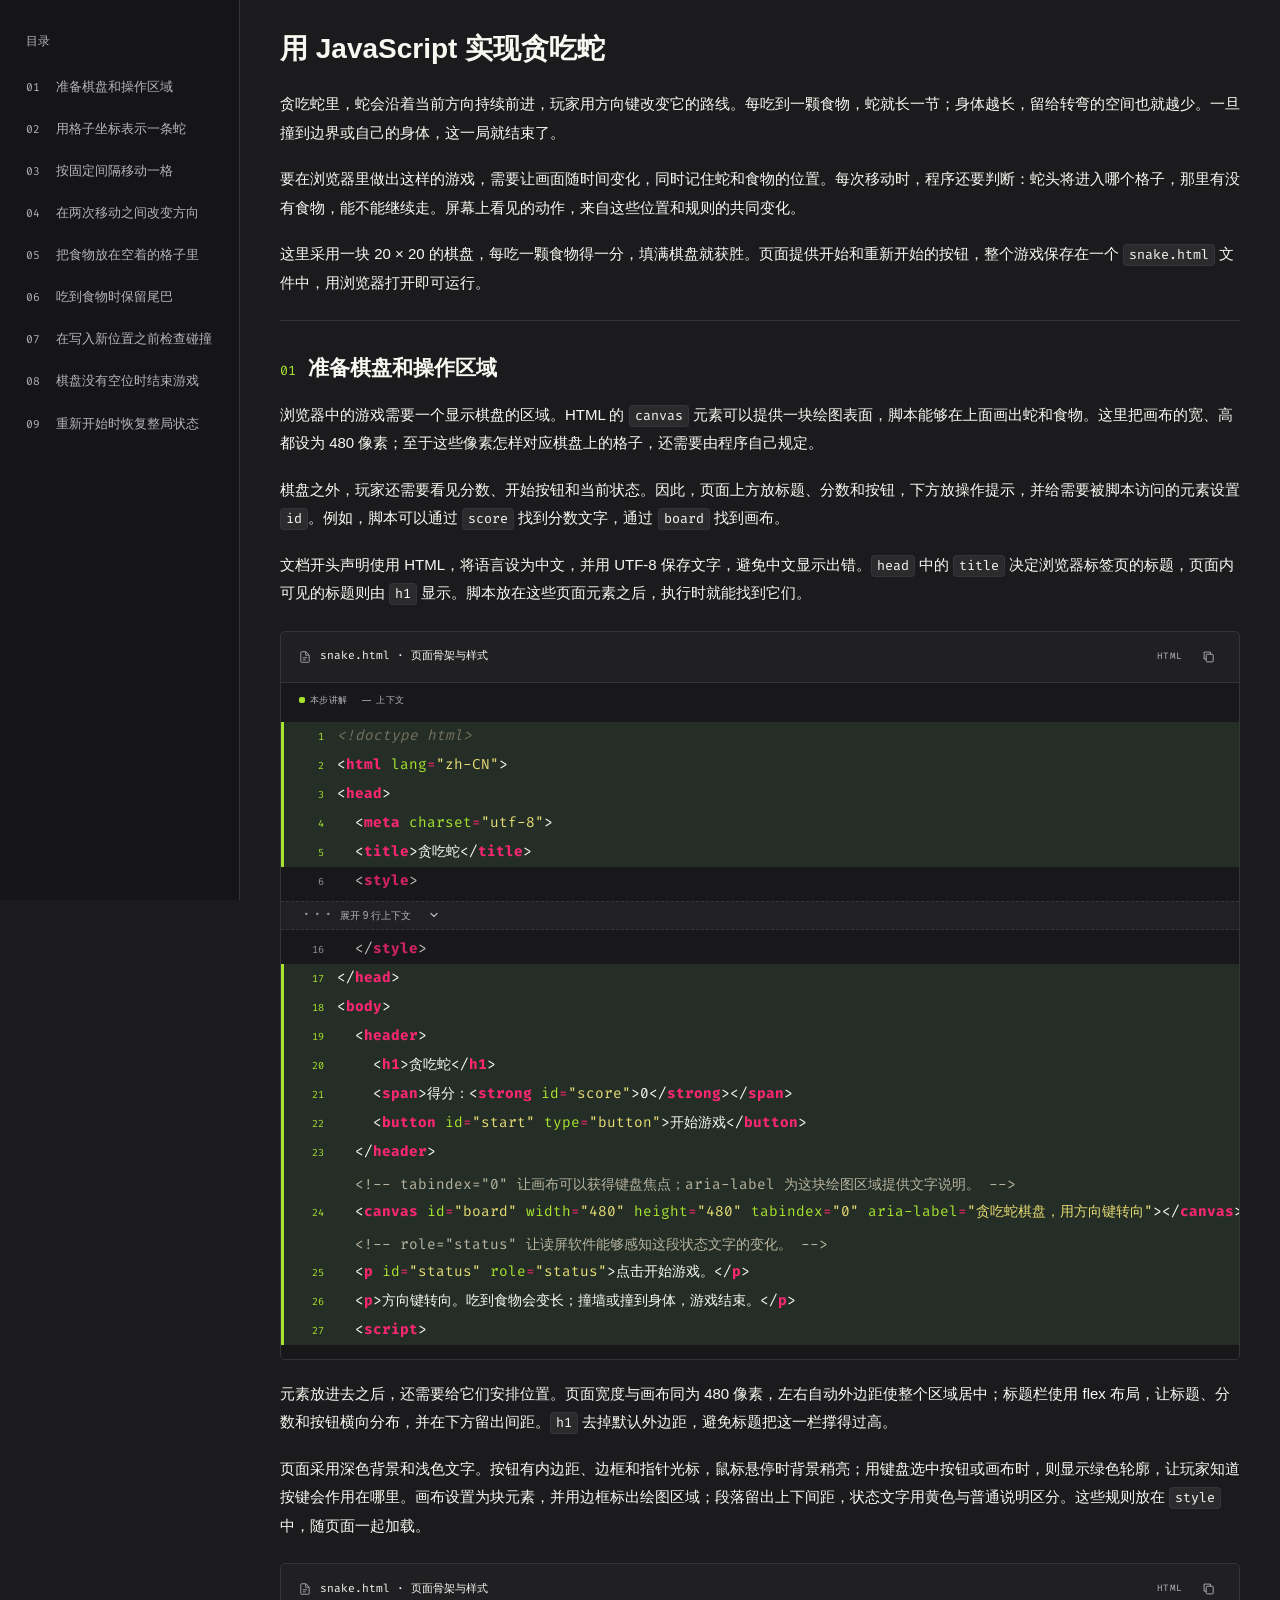
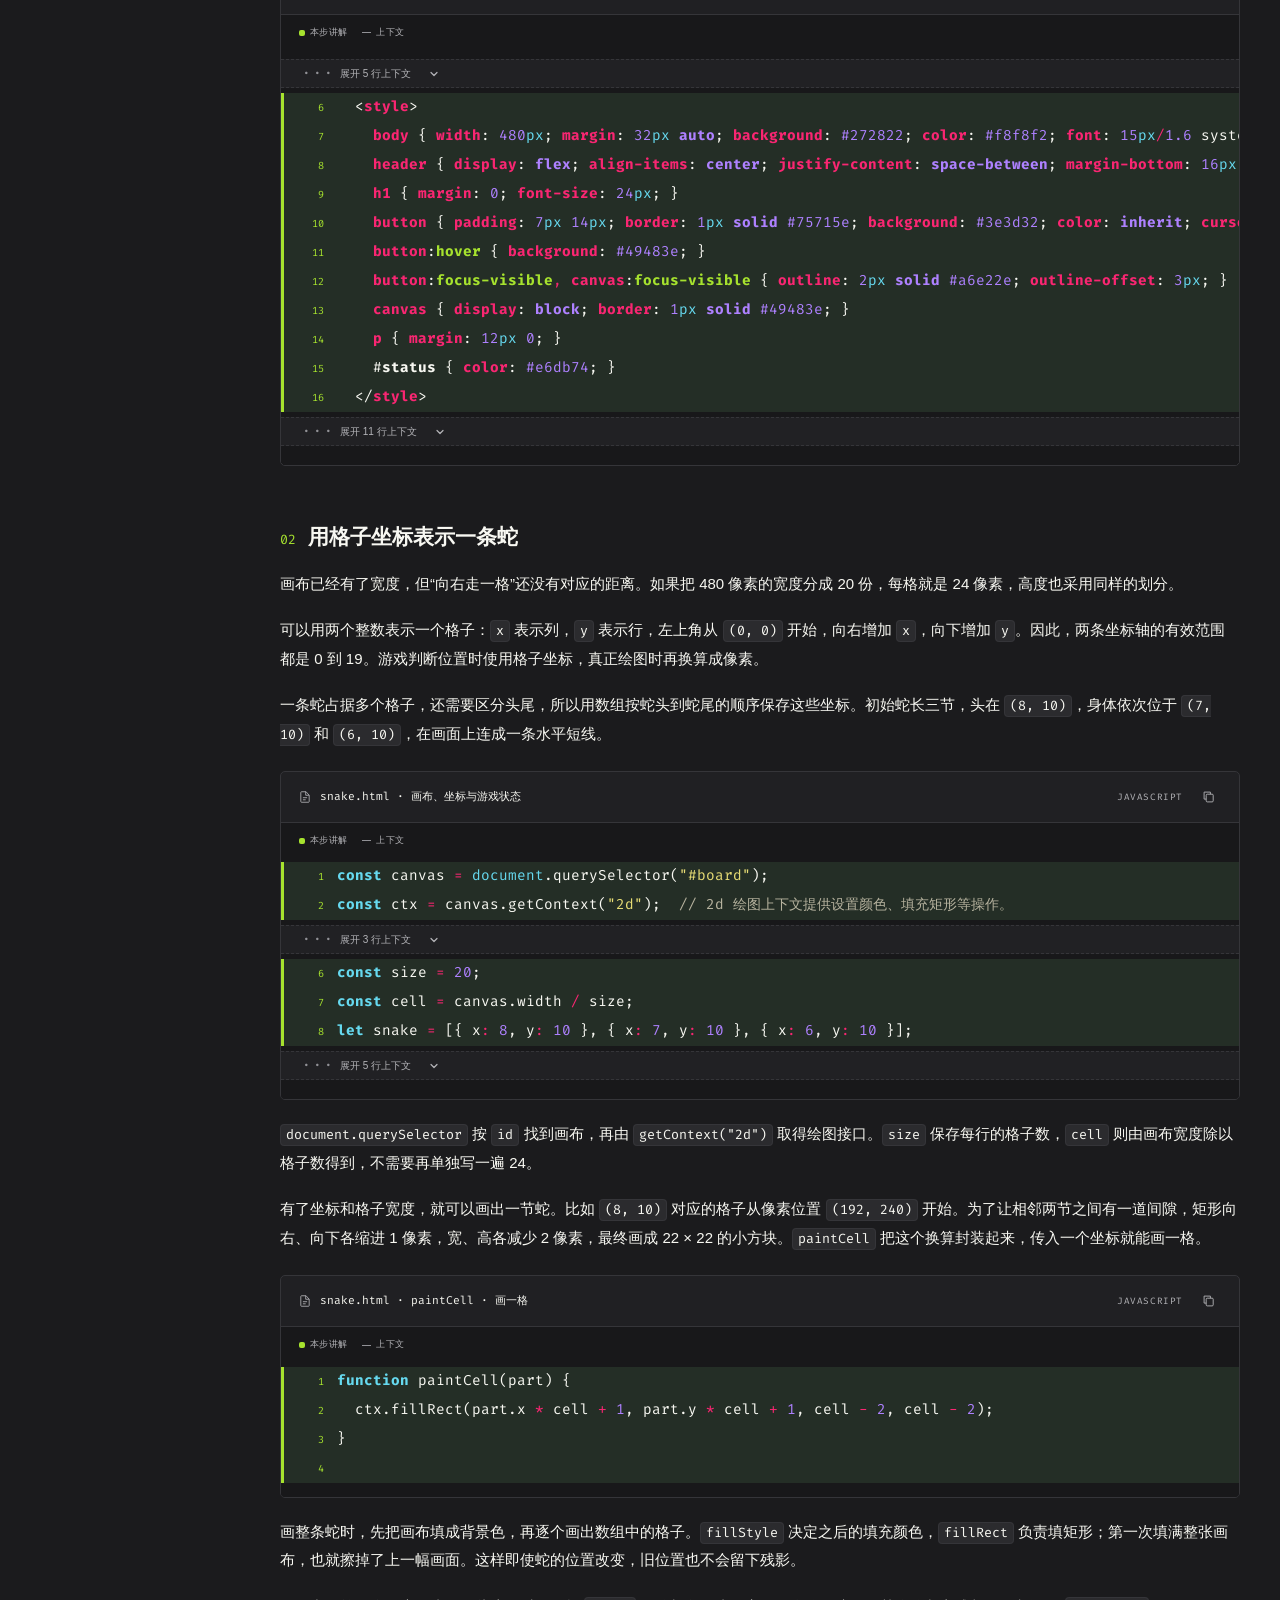
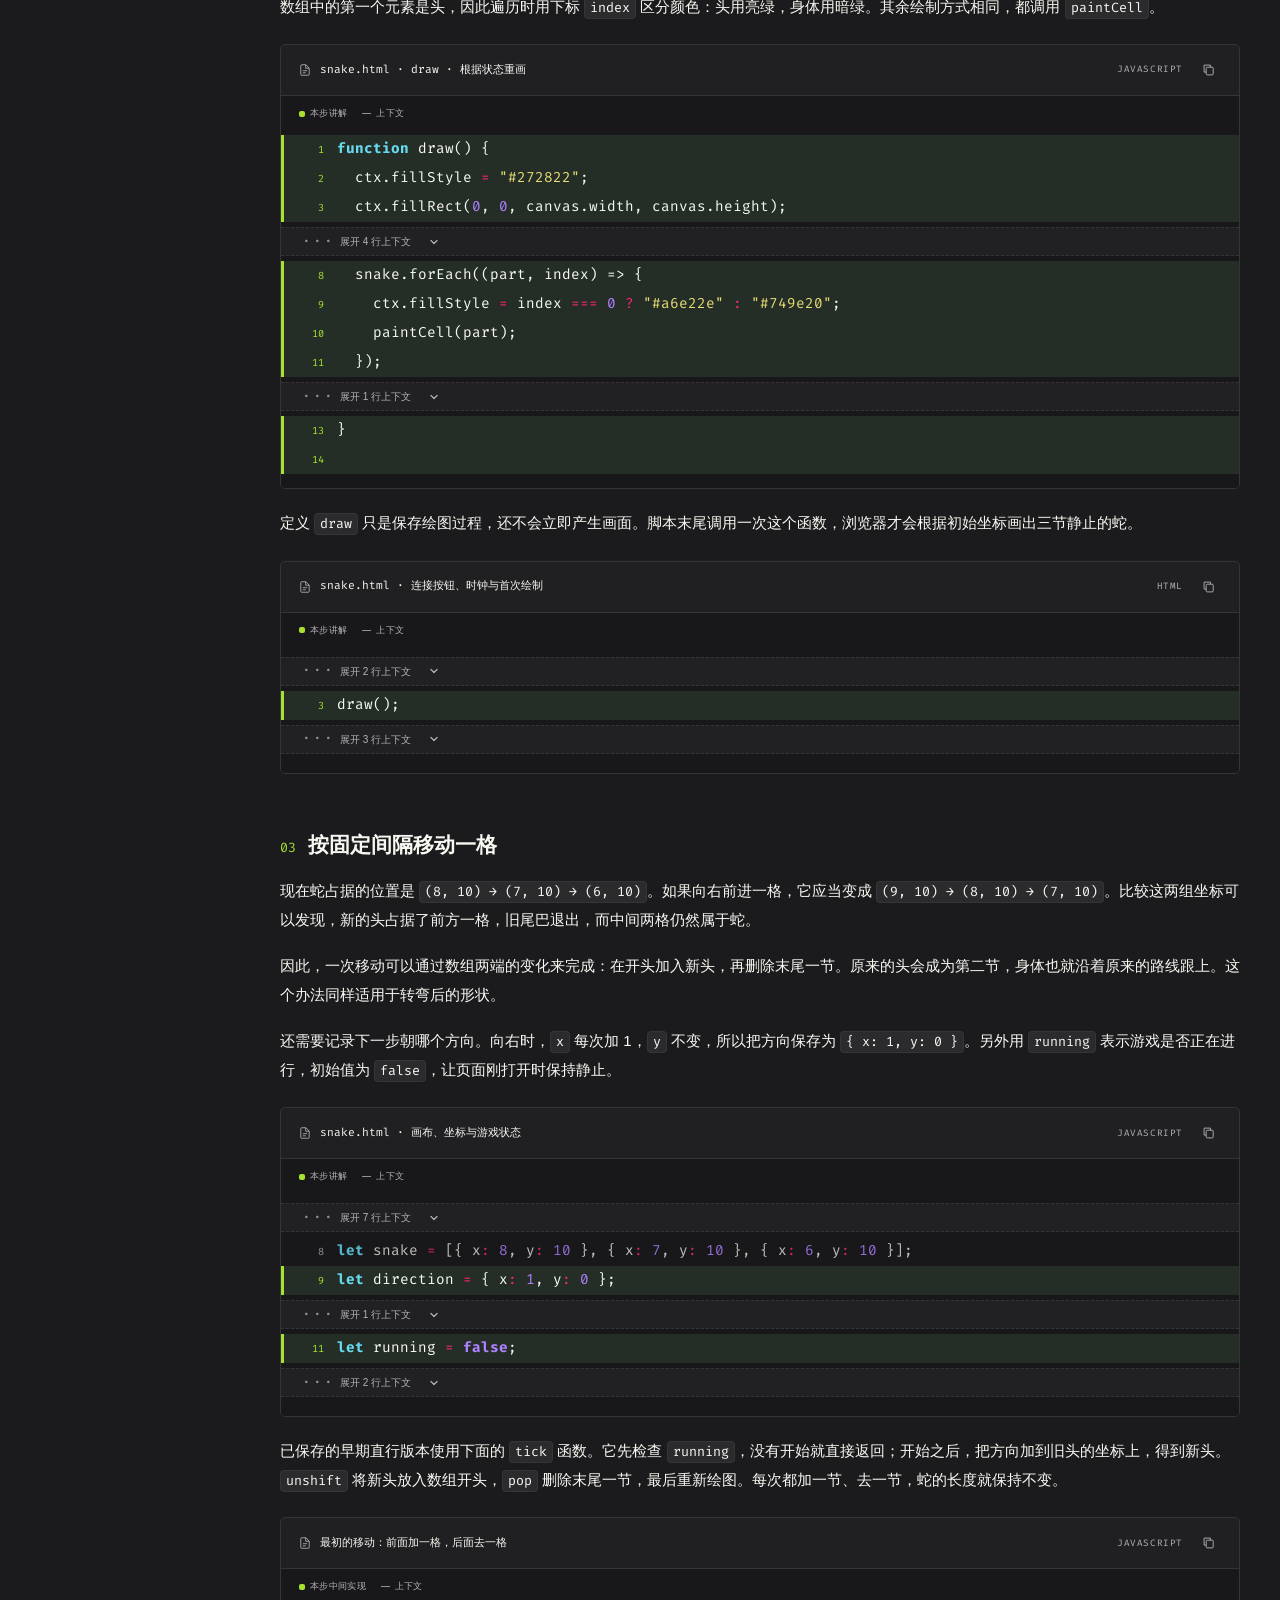
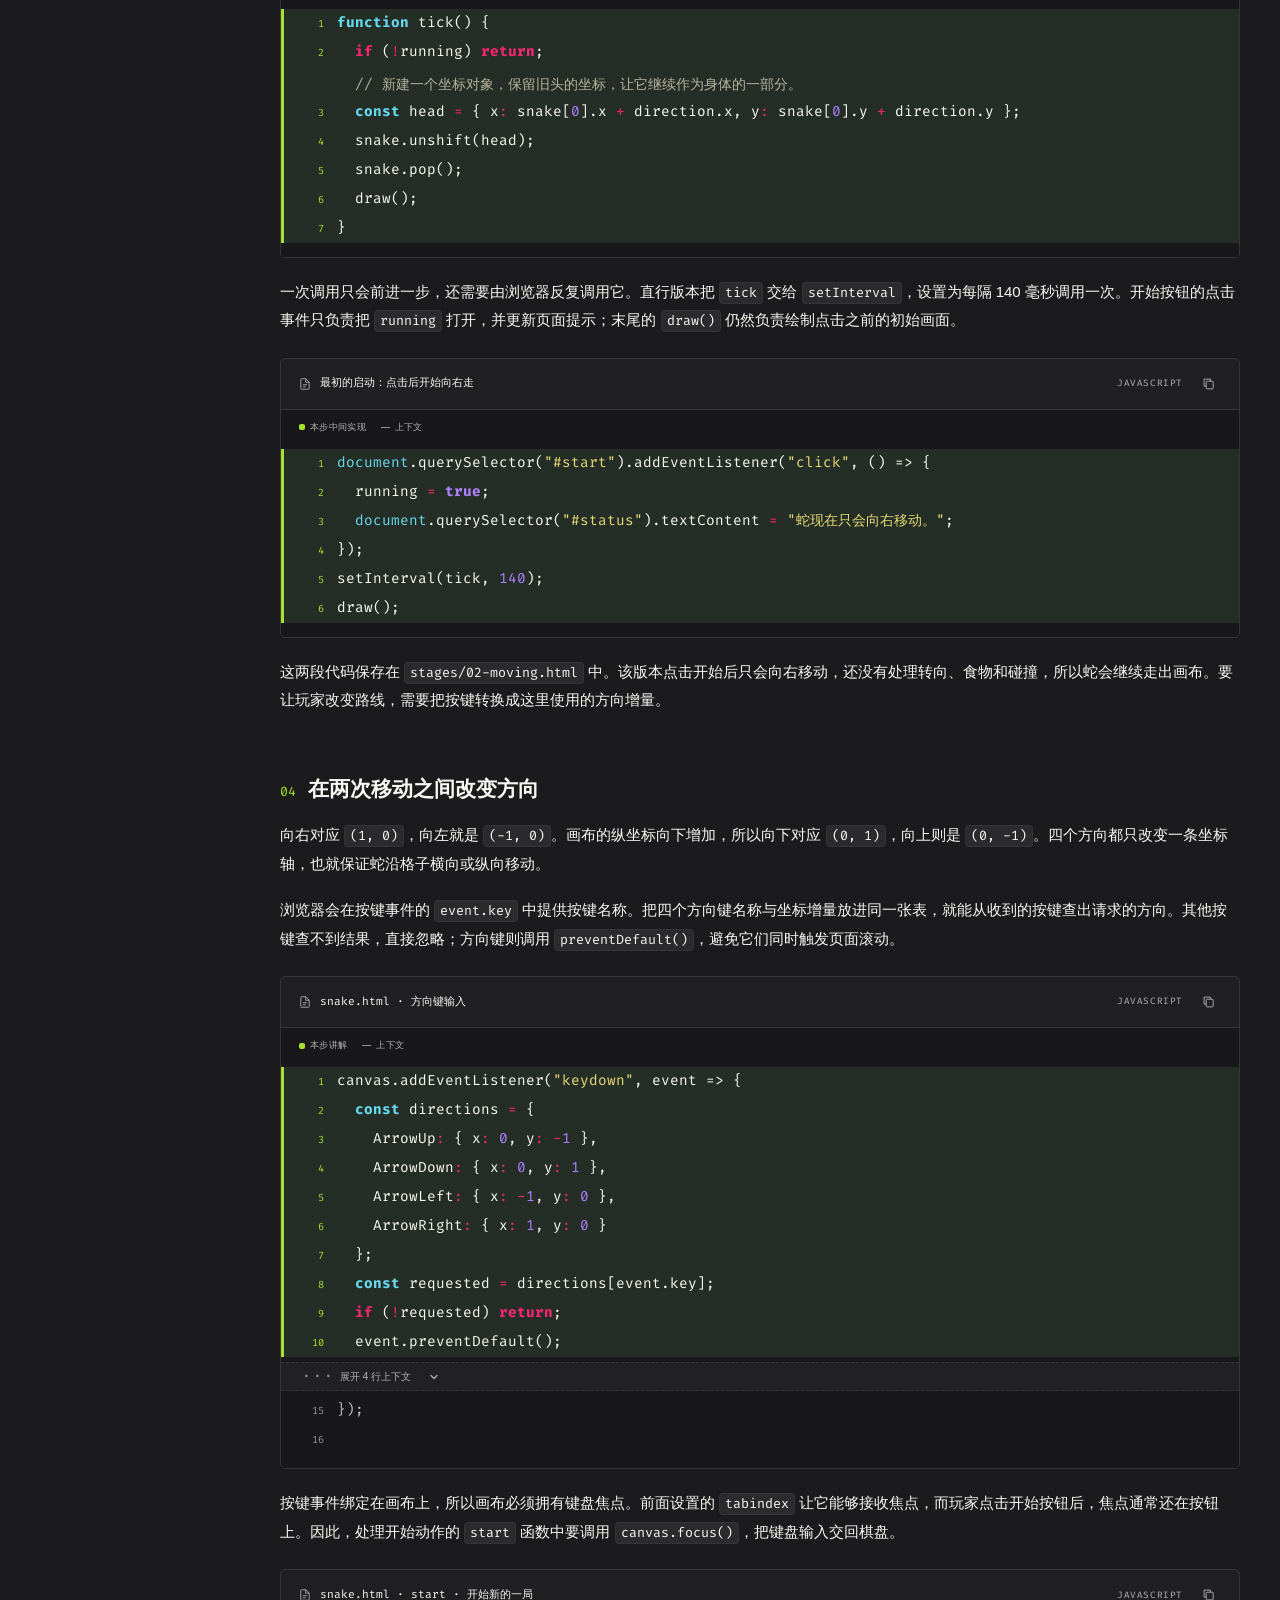
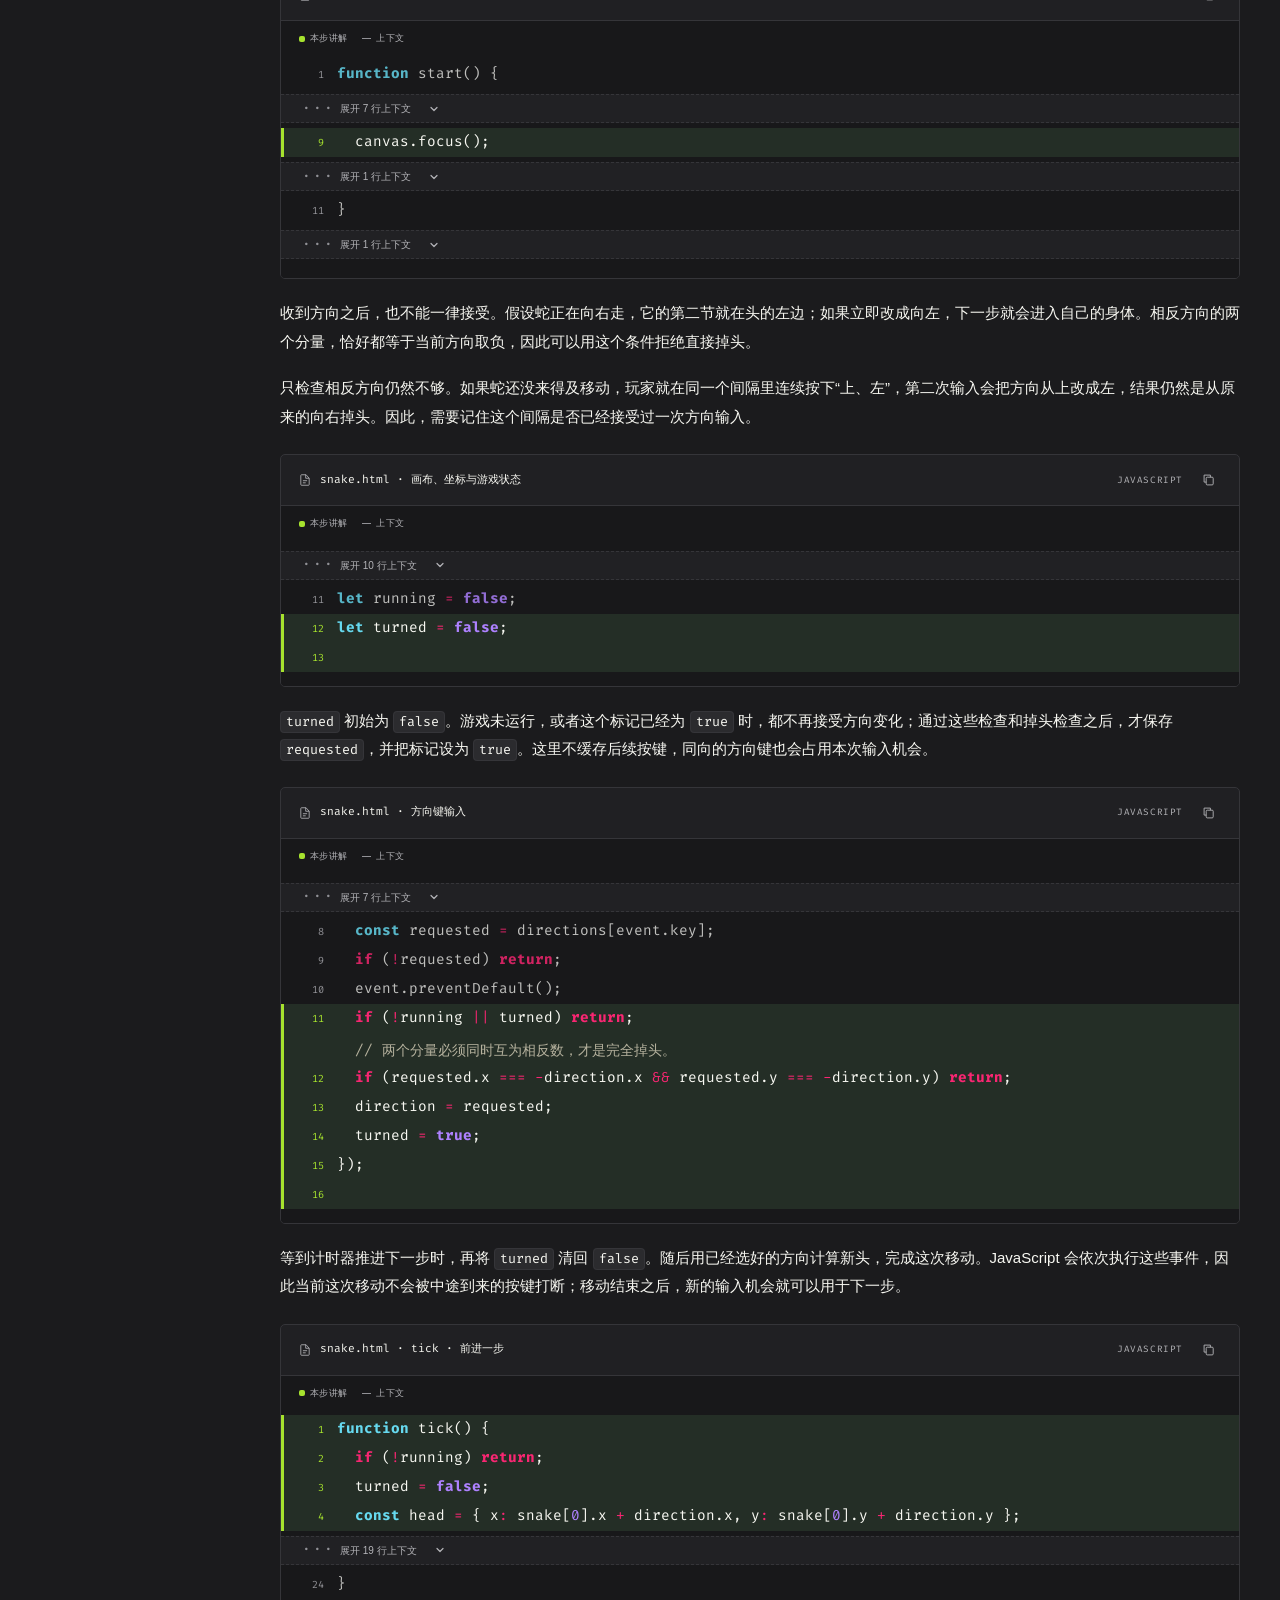
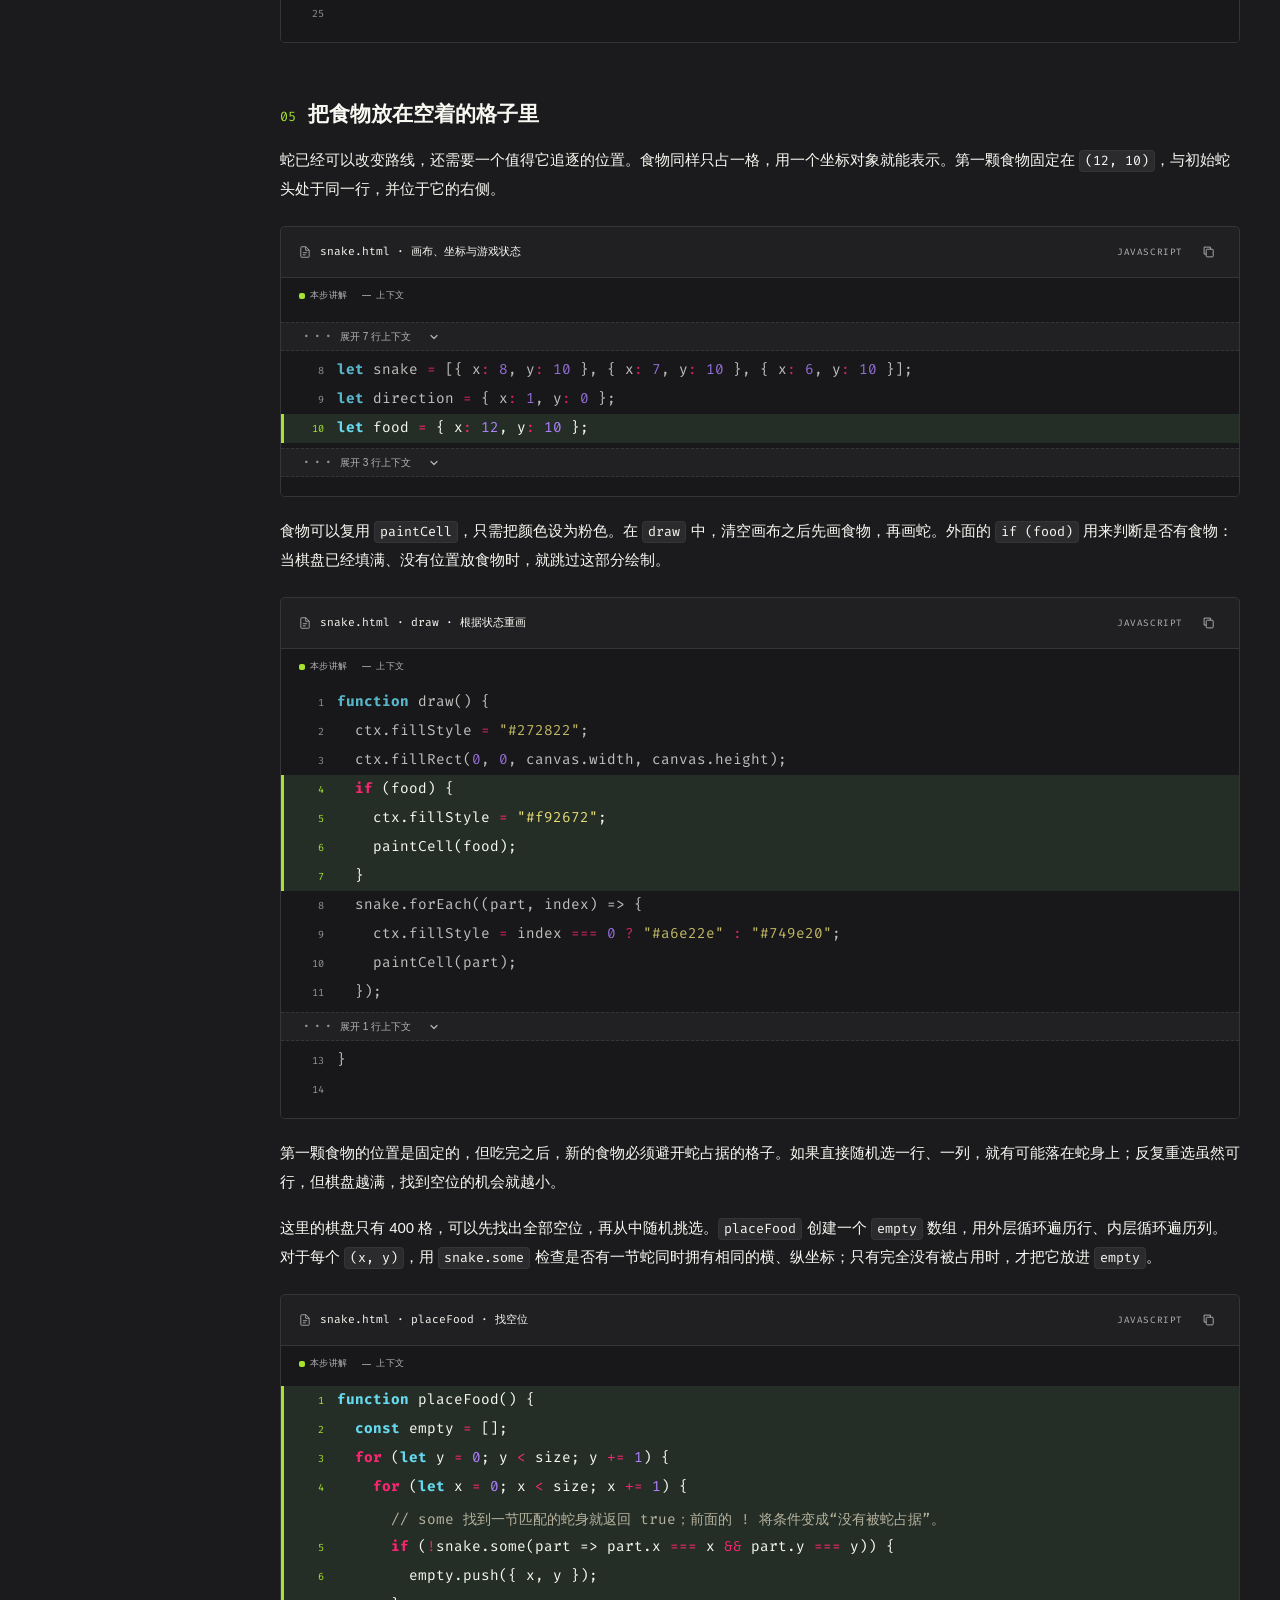
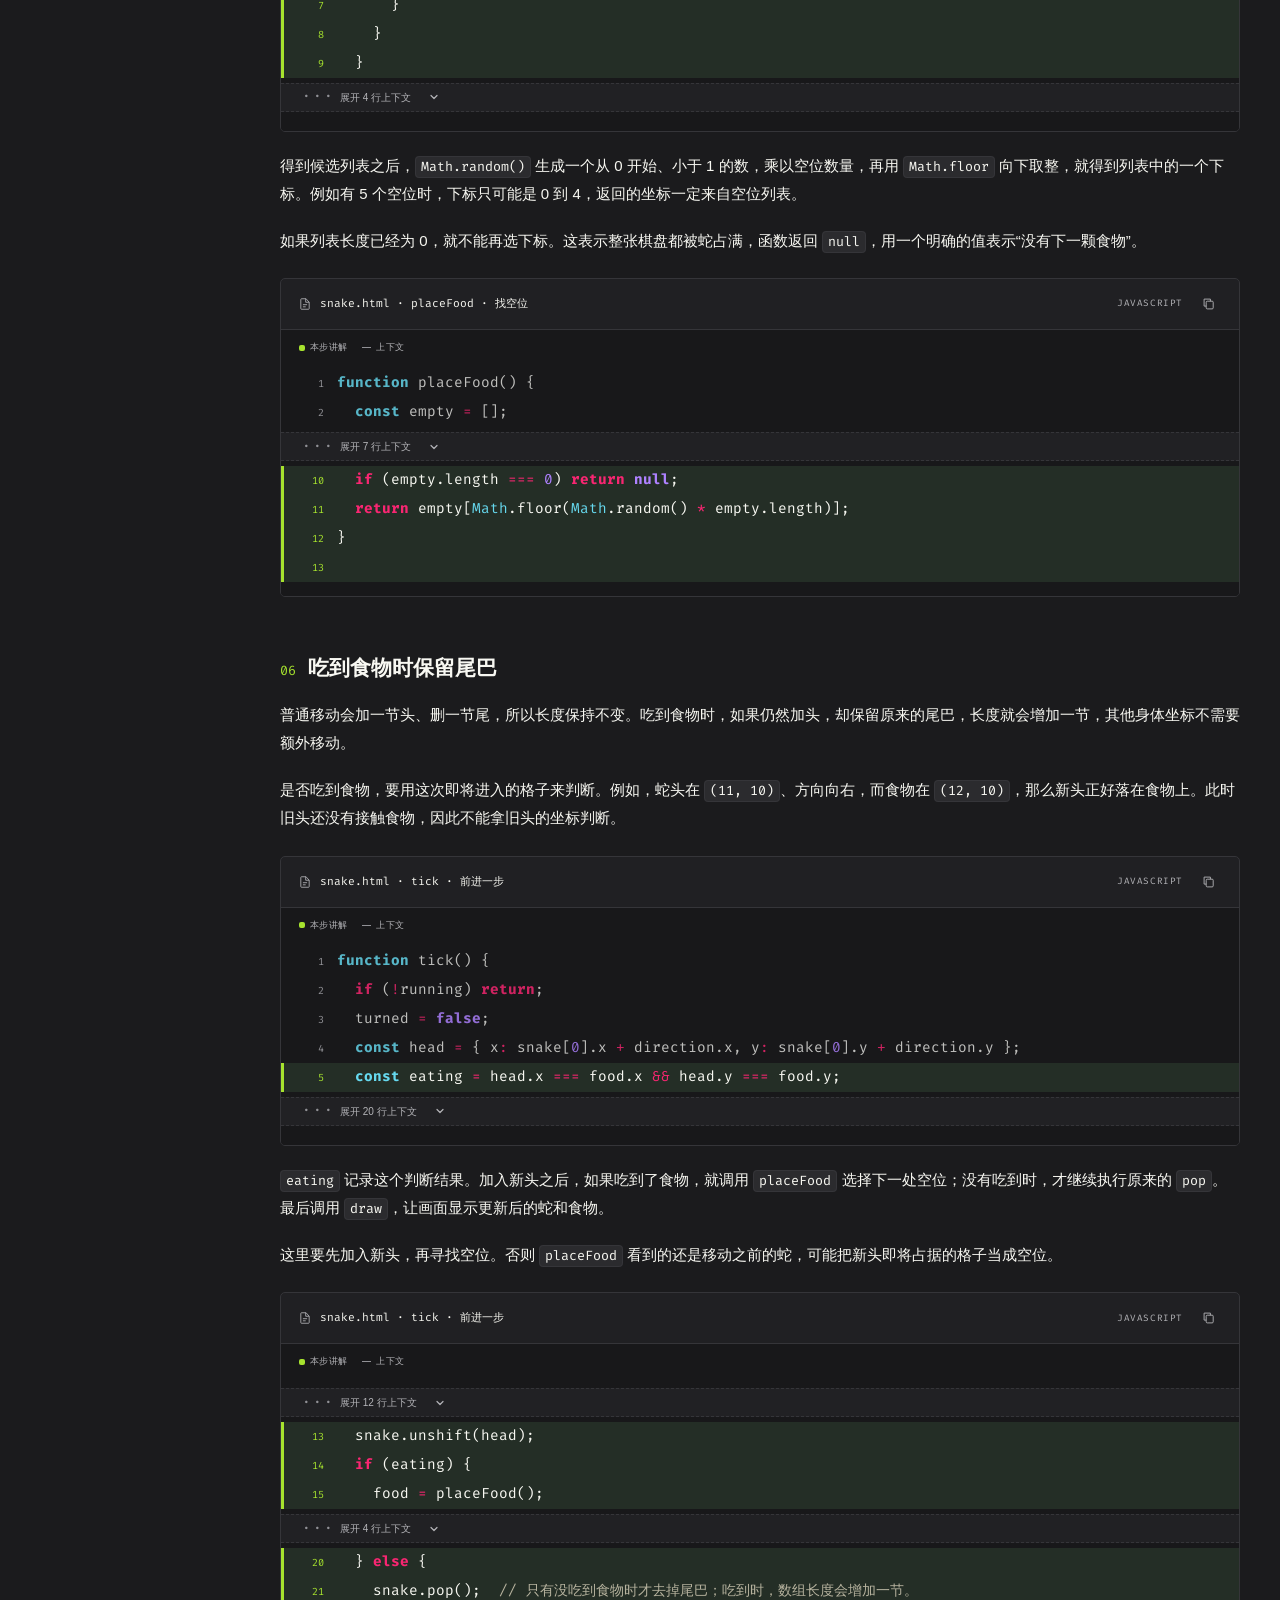
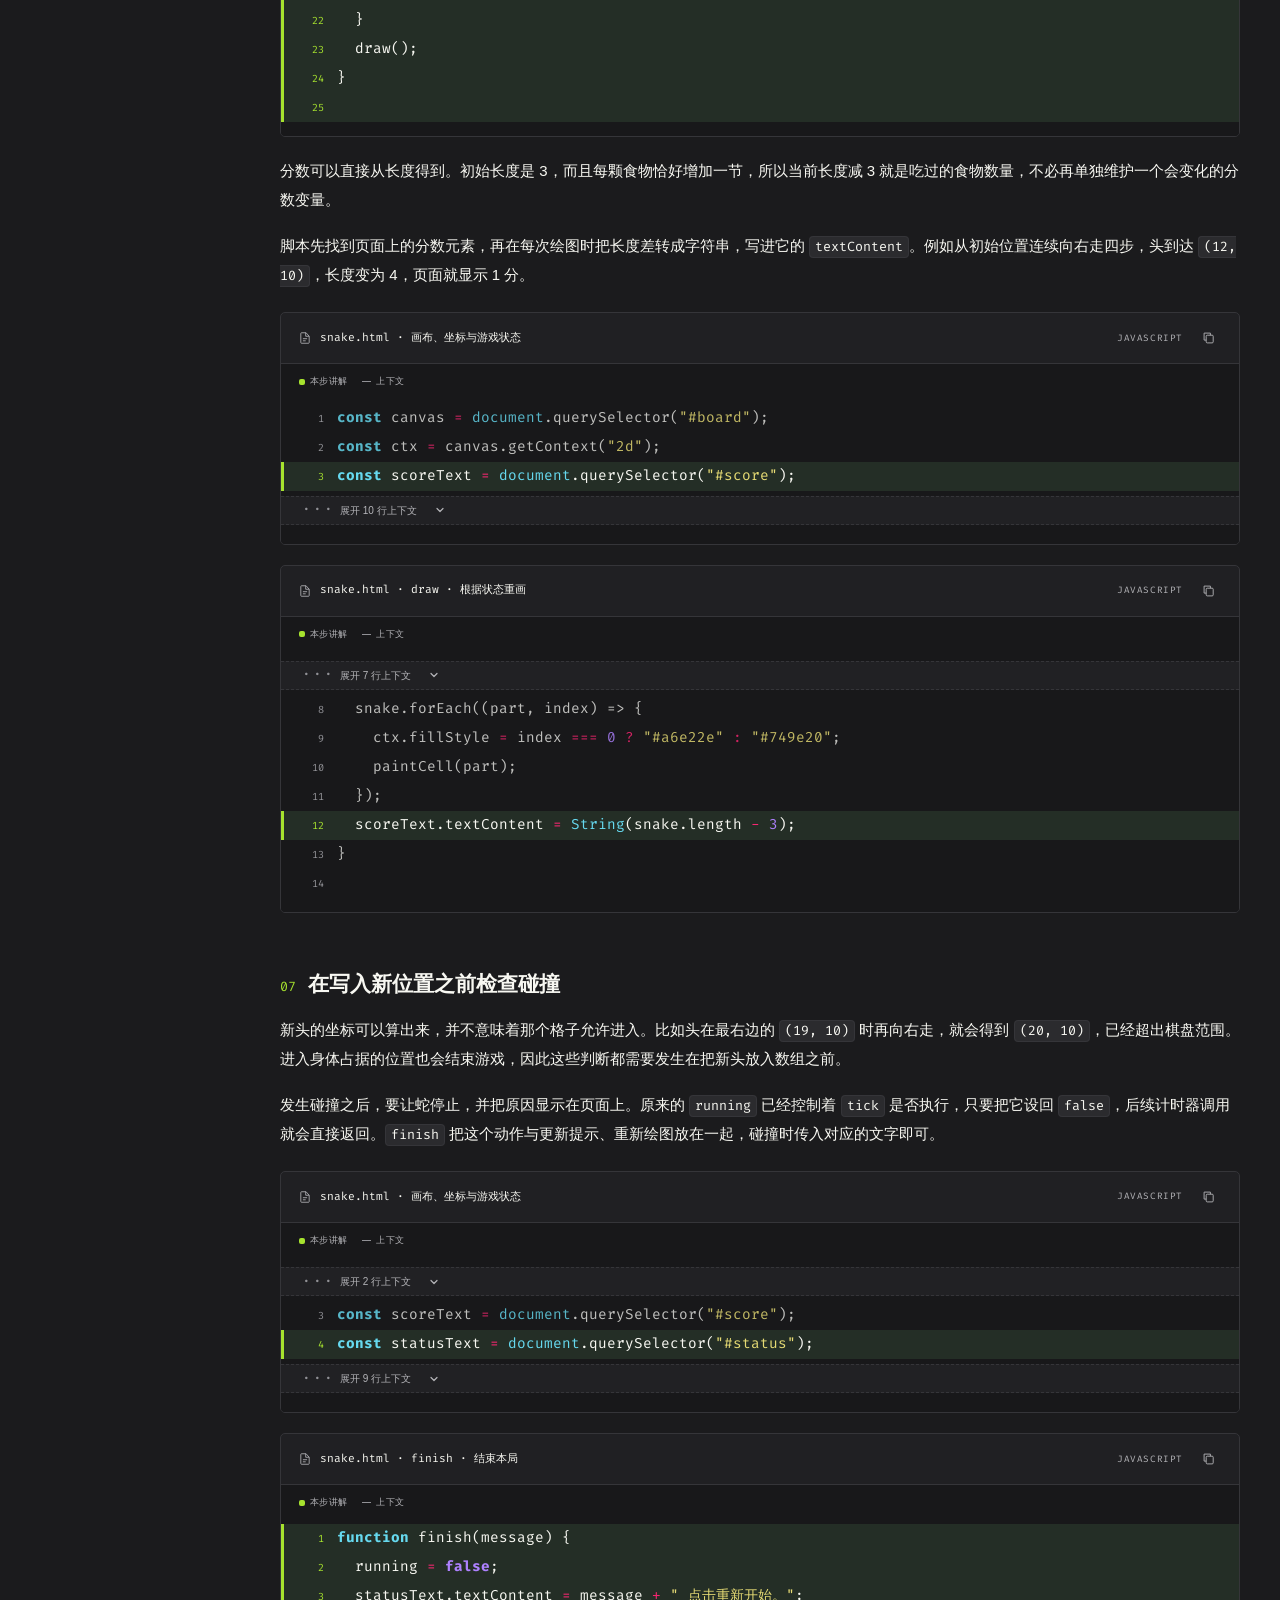
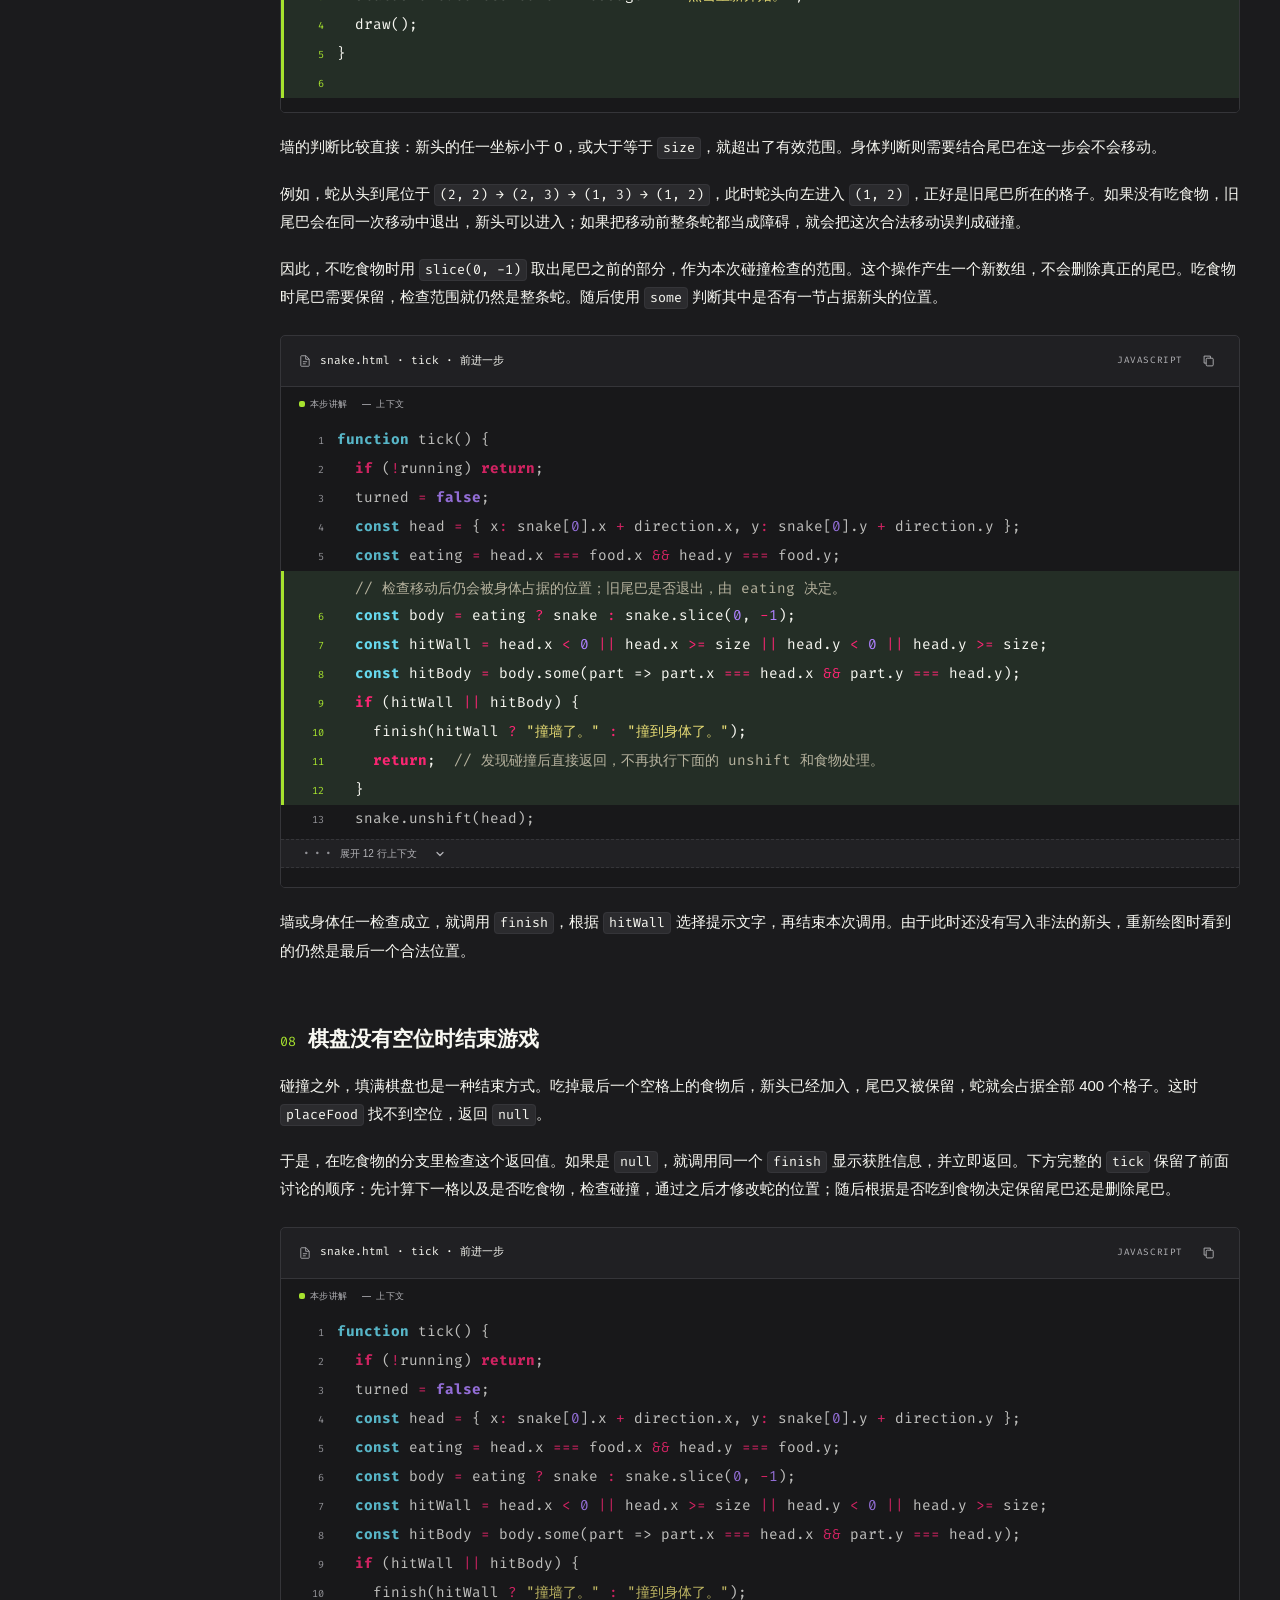
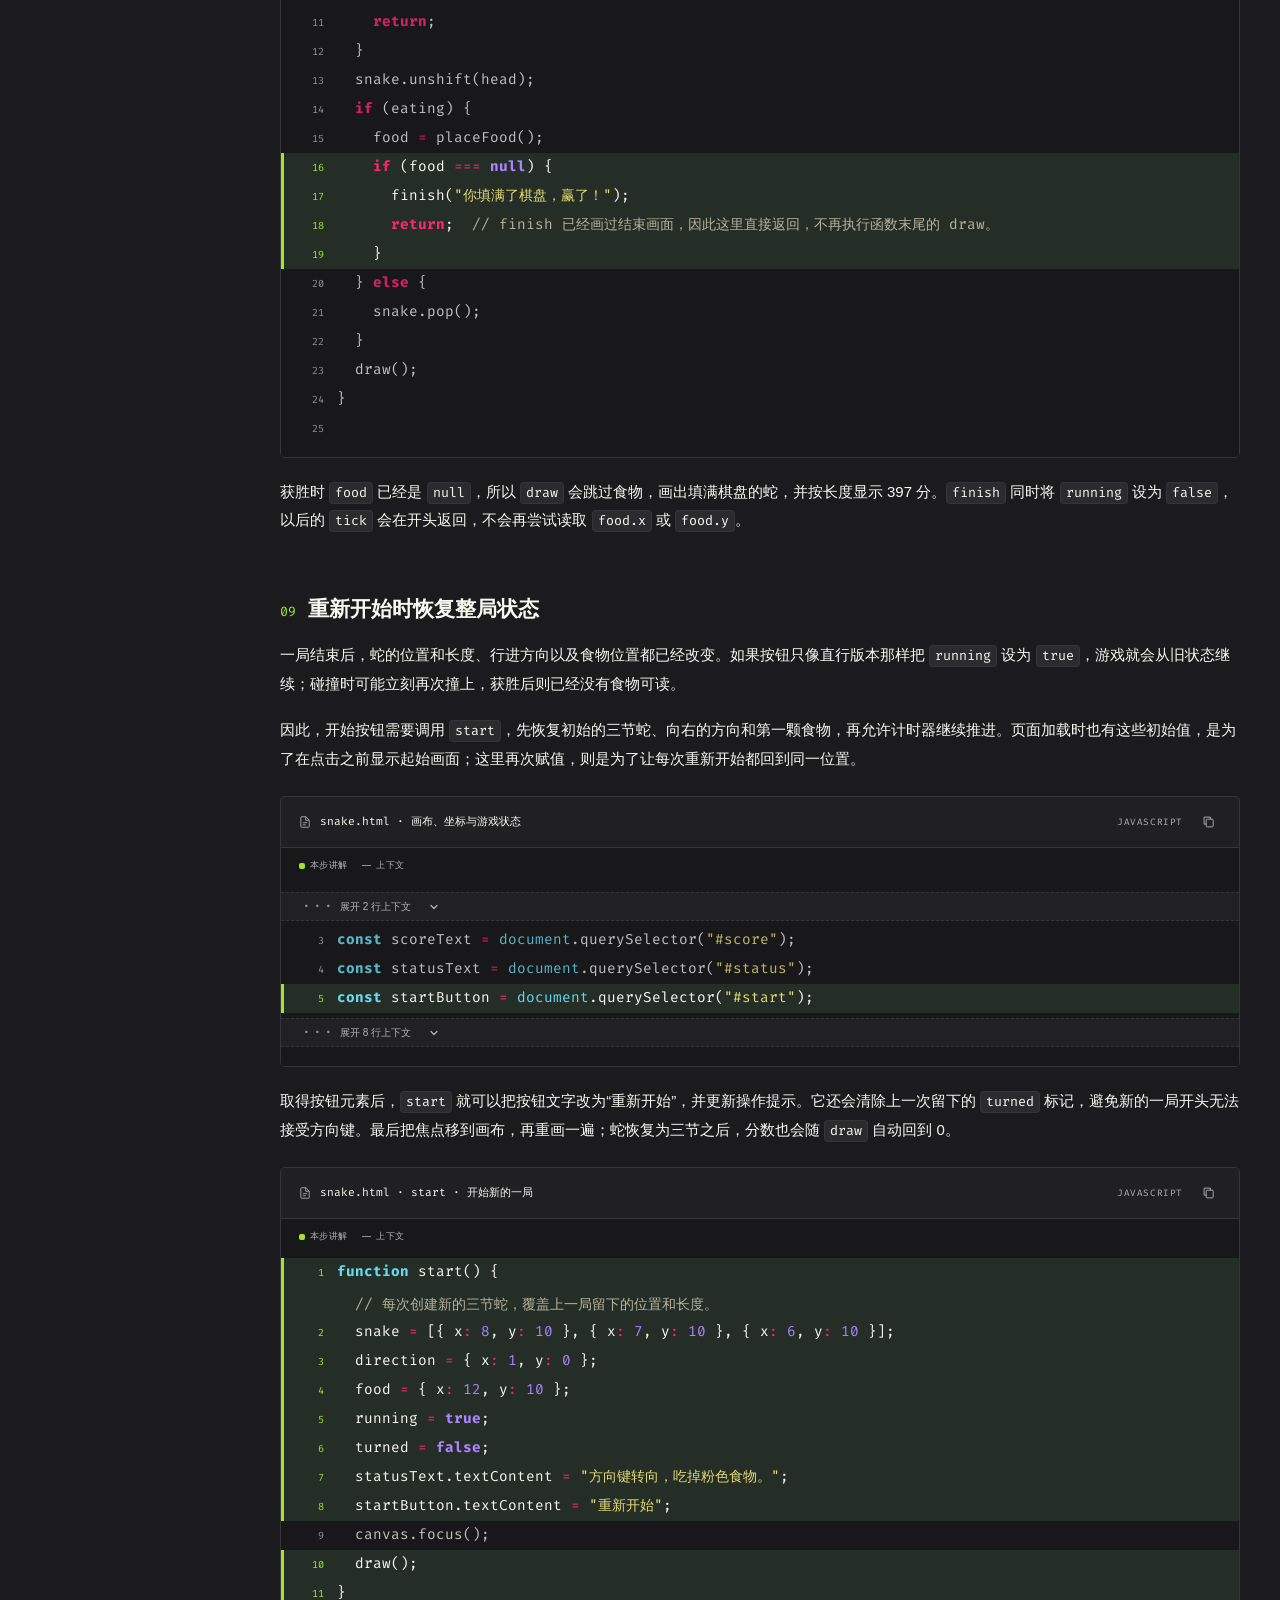
==== commit cbc98824: "Refine Chinese tutorial guidance and embed reader fonts" ====
--- a/examples/snake/tutorial.html
+++ b/examples/snake/tutorial.html
@@ -80,17 +80,122 @@
 .syntax .vi { color: #BB60D5 } /* Name.Variable.Instance */
 .syntax .vm { color: #BB60D5 } /* Name.Variable.Magic */
 .syntax .il { color: #40A070 } /* Literal.Number.Integer.Long */
+/*
+Copyright (c) 2014, The Fira Code Project Authors (https://github.com/tonsky/FiraCode)
+
+This Font Software is licensed under the SIL Open Font License, Version 1.1.
+This license is copied below, and is also available with a FAQ at:
+http://scripts.sil.org/OFL
+
+
+-----------------------------------------------------------
+SIL OPEN FONT LICENSE Version 1.1 - 26 February 2007
+-----------------------------------------------------------
+
+PREAMBLE
+The goals of the Open Font License (OFL) are to stimulate worldwide
+development of collaborative font projects, to support the font creation
+efforts of academic and linguistic communities, and to provide a free and
+open framework in which fonts may be shared and improved in partnership
+with others.
+
+The OFL allows the licensed fonts to be used, studied, modified and
+redistributed freely as long as they are not sold by themselves. The
+fonts, including any derivative works, can be bundled, embedded,
+redistributed and/or sold with any software provided that any reserved
+names are not used by derivative works. The fonts and derivatives,
+however, cannot be released under any other type of license. The
+requirement for fonts to remain under this license does not apply
+to any document created using the fonts or their derivatives.
+
+DEFINITIONS
+"Font Software" refers to the set of files released by the Copyright
+Holder(s) under this license and clearly marked as such. This may
+include source files, build scripts and documentation.
+
+"Reserved Font Name" refers to any names specified as such after the
+copyright statement(s).
+
+"Original Version" refers to the collection of Font Software components as
+distributed by the Copyright Holder(s).
+
+"Modified Version" refers to any derivative made by adding to, deleting,
+or substituting -- in part or in whole -- any of the components of the
+Original Version, by changing formats or by porting the Font Software to a
+new environment.
+
+"Author" refers to any designer, engineer, programmer, technical
+writer or other person who contributed to the Font Software.
+
+PERMISSION & CONDITIONS
+Permission is hereby granted, free of charge, to any person obtaining
+a copy of the Font Software, to use, study, copy, merge, embed, modify,
+redistribute, and sell modified and unmodified copies of the Font
+Software, subject to the following conditions:
+
+1) Neither the Font Software nor any of its individual components,
+in Original or Modified Versions, may be sold by itself.
+
+2) Original or Modified Versions of the Font Software may be bundled,
+redistributed and/or sold with any software, provided that each copy
+contains the above copyright notice and this license. These can be
+included either as stand-alone text files, human-readable headers or
+in the appropriate machine-readable metadata fields within text or
+binary files as long as those fields can be easily viewed by the user.
+
+3) No Modified Version of the Font Software may use the Reserved Font
+Name(s) unless explicit written permission is granted by the corresponding
+Copyright Holder. This restriction only applies to the primary font name as
+presented to the users.
+
+4) The name(s) of the Copyright Holder(s) or the Author(s) of the Font
+Software shall not be used to promote, endorse or advertise any
+Modified Version, except to acknowledge the contribution(s) of the
+Copyright Holder(s) and the Author(s) or with their explicit written
+permission.
+
+5) The Font Software, modified or unmodified, in part or in whole,
+must be distributed entirely under this license, and must not be
+distributed under any other license. The requirement for fonts to
+remain under this license does not apply to any document created
+using the Font Software.
+
+TERMINATION
+This license becomes null and void if any of the above conditions are
+not met.
+
+DISCLAIMER
+THE FONT SOFTWARE IS PROVIDED "AS IS", WITHOUT WARRANTY OF ANY KIND,
+EXPRESS OR IMPLIED, INCLUDING BUT NOT LIMITED TO ANY WARRANTIES OF
+MERCHANTABILITY, FITNESS FOR A PARTICULAR PURPOSE AND NONINFRINGEMENT
+OF COPYRIGHT, PATENT, TRADEMARK, OR OTHER RIGHT. IN NO EVENT SHALL THE
+COPYRIGHT HOLDER BE LIABLE FOR ANY CLAIM, DAMAGES OR OTHER LIABILITY,
+INCLUDING ANY GENERAL, SPECIAL, INDIRECT, INCIDENTAL, OR CONSEQUENTIAL
+DAMAGES, WHETHER IN AN ACTION OF CONTRACT, TORT OR OTHERWISE, ARISING
+FROM, OUT OF THE USE OR INABILITY TO USE THE FONT SOFTWARE OR FROM
+OTHER DEALINGS IN THE FONT SOFTWARE.
+
+*/
 @charset "UTF-8";
+/* Fira Code 6.2: https://github.com/tonsky/FiraCode/releases/tag/6.2
+   The builder embeds the bundled font and its SIL Open Font License. */
+@font-face {
+  font-family:"Fira Code";
+  src:url("[data-uri]") format("woff2");
+  font-weight:300 700;
+  font-style:normal;
+  font-display:swap;
+}
 :root {
   color-scheme: dark;
   /* Neutral charcoal surfaces with Monokai Classic syntax colors.
      Reference: https://github.com/microsoft/vscode/blob/main/extensions/theme-monokai/themes/monokai-color-theme.json */
   --paper:#1b1b1d; --surface:#202023; --sidebar:#151517; --ink:#f8f8f2; --muted:#b4b4b8; --subtle:#919196;
   --line:#353539; --soft:#2b2b2e; --selection:#414146; --accent:#a6e22e; --accent-soft:#28282c; --accent-line:#4b4b50;
-  --copper:#fd971f; --copper-soft:#433724; --delete:#f92672; --delete-soft:#492733;
-  --code-bg:#18181a; --code-muted:#919196; --comment-ink:#b6b29e; --shadow:none; --rail:240px;
-  --sans:"Segoe UI","PingFang SC","Microsoft YaHei",sans-serif;
-  --mono:"Cascadia Code","SFMono-Regular",Consolas,"Liberation Mono",monospace;
+  --copper:#fd971f; --copper-soft:#433724; --delete:#f92672; --delete-soft:#332426;
+  --code-bg:#18181a; --code-focus-bg:#242e26; --code-muted:#919196; --comment-ink:#b6b29e; --shadow:none; --rail:240px;
+  --sans:"Microsoft YaHei","微软雅黑","Segoe UI",sans-serif;
+  --mono:"Fira Code","Microsoft YaHei","微软雅黑",monospace;
 }
 * { box-sizing:border-box; }
 html { scroll-behavior:smooth; }
@@ -180,7 +285,7 @@
 .line-number{font:10px/27px var(--mono);text-align:right;padding-right:13px;color:var(--code-muted);user-select:none}
 .line-code{font:14px/27px var(--mono);font-variant-ligatures:none;white-space:pre;tab-size:4;color:var(--ink);display:flex;align-items:baseline;min-height:27px}
 .line-code>code{font:inherit;white-space:pre}
-.code-line.focus,.code-comment-row.focus{background:var(--accent-soft);border-left-color:var(--accent)}
+.code-line.focus,.code-comment-row.focus{background:var(--code-focus-bg);border-left-color:var(--accent)}
 .code-line.focus .line-operation,.code-line.focus .line-number{color:var(--accent)}
 .code-line.focus.deletion,.code-comment-row.focus.deletion{background:var(--delete-soft);border-left-color:var(--delete)}
 .code-line.focus.deletion .line-operation,.code-line.focus.deletion .line-number{color:var(--delete)}
@@ -309,7 +414,7 @@
     <div id="source-dialog-code" class="source-dialog-code"></div>
   </dialog>
   <div class="toast" id="toast" role="status" aria-live="polite"></div>
-  <script id="code-board-data" type="application/json">{"title":"从零写一个完整的贪吃蛇","subtitle":"一个 HTML 文件，从空白页面到能转向、吃食物、碰撞结束和重新开始的游戏。","intro_html":"\u003cp\u003e我们要做的是一块 20 × 20 的棋盘。点击开始后，蛇每隔 140 毫秒前进一格；方向键控制转向，粉色食物让它增长并得分。撞到墙或身体会结束，填满棋盘就获胜，按钮可以开始新的一局。\u003c/p\u003e\n\u003cp\u003e整个游戏写在 \u003ccode\u003esnake.html\u003c/code\u003e 中，用浏览器直接打开就能玩。下面从页面和三节静止的蛇开始，沿着“怎样动起来、怎样吃东西、什么时候停下”逐步补齐。只需要了解 HTML 标签、变量、数组和函数。\u003c/p\u003e","language":"zh-CN","sources":[{"id":"page","kind":"code","label":"snake.html · 页面骨架与样式","language":"html","path":"snake.html:1","lines":[{"number":1,"text":"\u003c!doctype html\u003e","html":"\u003cspan class=\"cp\"\u003e\u0026lt;!doctype html\u0026gt;\u003c/span\u003e","operation":"code","first_step":"page"},{"number":2,"text":"\u003chtml lang=\"zh-CN\"\u003e","html":"\u003cspan class=\"p\"\u003e\u0026lt;\u003c/span\u003e\u003cspan class=\"nt\"\u003ehtml\u003c/span\u003e \u003cspan class=\"na\"\u003elang\u003c/span\u003e\u003cspan class=\"o\"\u003e=\u003c/span\u003e\u003cspan class=\"s\"\u003e\u0026quot;zh-CN\u0026quot;\u003c/span\u003e\u003cspan class=\"p\"\u003e\u0026gt;\u003c/span\u003e","operation":"code","first_step":"page"},{"number":3,"text":"\u003chead\u003e","html":"\u003cspan class=\"p\"\u003e\u0026lt;\u003c/span\u003e\u003cspan class=\"nt\"\u003ehead\u003c/span\u003e\u003cspan class=\"p\"\u003e\u0026gt;\u003c/span\u003e","operation":"code","first_step":"page"},{"number":4,"text":"  \u003cmeta charset=\"utf-8\"\u003e","html":"  \u003cspan class=\"p\"\u003e\u0026lt;\u003c/span\u003e\u003cspan class=\"nt\"\u003emeta\u003c/span\u003e \u003cspan class=\"na\"\u003echarset\u003c/span\u003e\u003cspan class=\"o\"\u003e=\u003c/span\u003e\u003cspan class=\"s\"\u003e\u0026quot;utf-8\u0026quot;\u003c/span\u003e\u003cspan class=\"p\"\u003e\u0026gt;\u003c/span\u003e","operation":"code","first_step":"page"},{"number":5,"text":"  \u003ctitle\u003e贪吃蛇\u003c/title\u003e","html":"  \u003cspan class=\"p\"\u003e\u0026lt;\u003c/span\u003e\u003cspan class=\"nt\"\u003etitle\u003c/span\u003e\u003cspan class=\"p\"\u003e\u0026gt;\u003c/span\u003e贪吃蛇\u003cspan class=\"p\"\u003e\u0026lt;\u003c/span\u003e\u003cspan class=\"p\"\u003e/\u003c/span\u003e\u003cspan class=\"nt\"\u003etitle\u003c/span\u003e\u003cspan class=\"p\"\u003e\u0026gt;\u003c/span\u003e","operation":"code","first_step":"page"},{"number":6,"text":"  \u003cstyle\u003e","html":"  \u003cspan class=\"p\"\u003e\u0026lt;\u003c/span\u003e\u003cspan class=\"nt\"\u003estyle\u003c/span\u003e\u003cspan class=\"p\"\u003e\u0026gt;\u003c/span\u003e","operation":"code","first_step":"page"},{"number":7,"text":"    body { width: 480px; margin: 32px auto; background: #272822; color: #f8f8f2; font: 15px/1.6 system-ui; }","html":"\u003cspan class=\"w\"\u003e    \u003c/span\u003e\u003cspan class=\"nt\"\u003ebody\u003c/span\u003e\u003cspan class=\"w\"\u003e \u003c/span\u003e\u003cspan class=\"p\"\u003e{\u003c/span\u003e\u003cspan class=\"w\"\u003e \u003c/span\u003e\u003cspan class=\"k\"\u003ewidth\u003c/span\u003e\u003cspan class=\"p\"\u003e:\u003c/span\u003e\u003cspan class=\"w\"\u003e \u003c/span\u003e\u003cspan class=\"mi\"\u003e480\u003c/span\u003e\u003cspan class=\"kt\"\u003epx\u003c/span\u003e\u003cspan class=\"p\"\u003e;\u003c/span\u003e\u003cspan class=\"w\"\u003e \u003c/span\u003e\u003cspan class=\"k\"\u003emargin\u003c/span\u003e\u003cspan class=\"p\"\u003e:\u003c/span\u003e\u003cspan class=\"w\"\u003e \u003c/span\u003e\u003cspan class=\"mi\"\u003e32\u003c/span\u003e\u003cspan class=\"kt\"\u003epx\u003c/span\u003e\u003cspan class=\"w\"\u003e \u003c/span\u003e\u003cspan class=\"kc\"\u003eauto\u003c/span\u003e\u003cspan class=\"p\"\u003e;\u003c/span\u003e\u003cspan class=\"w\"\u003e \u003c/span\u003e\u003cspan class=\"k\"\u003ebackground\u003c/span\u003e\u003cspan class=\"p\"\u003e:\u003c/span\u003e\u003cspan class=\"w\"\u003e \u003c/span\u003e\u003cspan class=\"mh\"\u003e#272822\u003c/span\u003e\u003cspan class=\"p\"\u003e;\u003c/span\u003e\u003cspan class=\"w\"\u003e \u003c/span\u003e\u003cspan class=\"k\"\u003ecolor\u003c/span\u003e\u003cspan class=\"p\"\u003e:\u003c/span\u003e\u003cspan class=\"w\"\u003e \u003c/span\u003e\u003cspan class=\"mh\"\u003e#f8f8f2\u003c/span\u003e\u003cspan class=\"p\"\u003e;\u003c/span\u003e\u003cspan class=\"w\"\u003e \u003c/span\u003e\u003cspan class=\"k\"\u003efont\u003c/span\u003e\u003cspan class=\"p\"\u003e:\u003c/span\u003e\u003cspan class=\"w\"\u003e \u003c/span\u003e\u003cspan class=\"mi\"\u003e15\u003c/span\u003e\u003cspan class=\"kt\"\u003epx\u003c/span\u003e\u003cspan class=\"o\"\u003e/\u003c/span\u003e\u003cspan class=\"mf\"\u003e1.6\u003c/span\u003e\u003cspan class=\"w\"\u003e \u003c/span\u003e\u003cspan class=\"n\"\u003esystem-ui\u003c/span\u003e\u003cspan class=\"p\"\u003e;\u003c/span\u003e\u003cspan class=\"w\"\u003e \u003c/span\u003e\u003cspan class=\"p\"\u003e}\u003c/span\u003e","operation":"code","first_step":"page"},{"number":8,"text":"    header { display: flex; align-items: center; justify-content: space-between; margin-bottom: 16px; }","html":"\u003cspan class=\"w\"\u003e    \u003c/span\u003e\u003cspan class=\"nt\"\u003eheader\u003c/span\u003e\u003cspan class=\"w\"\u003e \u003c/span\u003e\u003cspan class=\"p\"\u003e{\u003c/span\u003e\u003cspan class=\"w\"\u003e \u003c/span\u003e\u003cspan class=\"k\"\u003edisplay\u003c/span\u003e\u003cspan class=\"p\"\u003e:\u003c/span\u003e\u003cspan class=\"w\"\u003e \u003c/span\u003e\u003cspan class=\"kc\"\u003eflex\u003c/span\u003e\u003cspan class=\"p\"\u003e;\u003c/span\u003e\u003cspan class=\"w\"\u003e \u003c/span\u003e\u003cspan class=\"k\"\u003ealign-items\u003c/span\u003e\u003cspan class=\"p\"\u003e:\u003c/span\u003e\u003cspan class=\"w\"\u003e \u003c/span\u003e\u003cspan class=\"kc\"\u003ecenter\u003c/span\u003e\u003cspan class=\"p\"\u003e;\u003c/span\u003e\u003cspan class=\"w\"\u003e \u003c/span\u003e\u003cspan class=\"k\"\u003ejustify-content\u003c/span\u003e\u003cspan class=\"p\"\u003e:\u003c/span\u003e\u003cspan class=\"w\"\u003e \u003c/span\u003e\u003cspan class=\"kc\"\u003espace-between\u003c/span\u003e\u003cspan class=\"p\"\u003e;\u003c/span\u003e\u003cspan class=\"w\"\u003e \u003c/span\u003e\u003cspan class=\"k\"\u003emargin-bottom\u003c/span\u003e\u003cspan class=\"p\"\u003e:\u003c/span\u003e\u003cspan class=\"w\"\u003e \u003c/span\u003e\u003cspan class=\"mi\"\u003e16\u003c/span\u003e\u003cspan class=\"kt\"\u003epx\u003c/span\u003e\u003cspan class=\"p\"\u003e;\u003c/span\u003e\u003cspan class=\"w\"\u003e \u003c/span\u003e\u003cspan class=\"p\"\u003e}\u003c/span\u003e","operation":"code","first_step":"page"},{"number":9,"text":"    h1 { margin: 0; font-size: 24px; }","html":"\u003cspan class=\"w\"\u003e    \u003c/span\u003e\u003cspan class=\"nt\"\u003eh1\u003c/span\u003e\u003cspan class=\"w\"\u003e \u003c/span\u003e\u003cspan class=\"p\"\u003e{\u003c/span\u003e\u003cspan class=\"w\"\u003e \u003c/span\u003e\u003cspan class=\"k\"\u003emargin\u003c/span\u003e\u003cspan class=\"p\"\u003e:\u003c/span\u003e\u003cspan class=\"w\"\u003e \u003c/span\u003e\u003cspan class=\"mi\"\u003e0\u003c/span\u003e\u003cspan class=\"p\"\u003e;\u003c/span\u003e\u003cspan class=\"w\"\u003e \u003c/span\u003e\u003cspan class=\"k\"\u003efont-size\u003c/span\u003e\u003cspan class=\"p\"\u003e:\u003c/span\u003e\u003cspan class=\"w\"\u003e \u003c/span\u003e\u003cspan class=\"mi\"\u003e24\u003c/span\u003e\u003cspan class=\"kt\"\u003epx\u003c/span\u003e\u003cspan class=\"p\"\u003e;\u003c/span\u003e\u003cspan class=\"w\"\u003e \u003c/span\u003e\u003cspan class=\"p\"\u003e}\u003c/span\u003e","operation":"code","first_step":"page"},{"number":10,"text":"    button { padding: 7px 14px; border: 1px solid #75715e; background: #3e3d32; color: inherit; cursor: pointer; }","html":"\u003cspan class=\"w\"\u003e    \u003c/span\u003e\u003cspan class=\"nt\"\u003ebutton\u003c/span\u003e\u003cspan class=\"w\"\u003e \u003c/span\u003e\u003cspan class=\"p\"\u003e{\u003c/span\u003e\u003cspan class=\"w\"\u003e \u003c/span\u003e\u003cspan class=\"k\"\u003epadding\u003c/span\u003e\u003cspan class=\"p\"\u003e:\u003c/span\u003e\u003cspan class=\"w\"\u003e \u003c/span\u003e\u003cspan class=\"mi\"\u003e7\u003c/span\u003e\u003cspan class=\"kt\"\u003epx\u003c/span\u003e\u003cspan class=\"w\"\u003e \u003c/span\u003e\u003cspan class=\"mi\"\u003e14\u003c/span\u003e\u003cspan class=\"kt\"\u003epx\u003c/span\u003e\u003cspan class=\"p\"\u003e;\u003c/span\u003e\u003cspan class=\"w\"\u003e \u003c/span\u003e\u003cspan class=\"k\"\u003eborder\u003c/span\u003e\u003cspan class=\"p\"\u003e:\u003c/span\u003e\u003cspan class=\"w\"\u003e \u003c/span\u003e\u003cspan class=\"mi\"\u003e1\u003c/span\u003e\u003cspan class=\"kt\"\u003epx\u003c/span\u003e\u003cspan class=\"w\"\u003e \u003c/span\u003e\u003cspan class=\"kc\"\u003esolid\u003c/span\u003e\u003cspan class=\"w\"\u003e \u003c/span\u003e\u003cspan class=\"mh\"\u003e#75715e\u003c/span\u003e\u003cspan class=\"p\"\u003e;\u003c/span\u003e\u003cspan class=\"w\"\u003e \u003c/span\u003e\u003cspan class=\"k\"\u003ebackground\u003c/span\u003e\u003cspan class=\"p\"\u003e:\u003c/span\u003e\u003cspan class=\"w\"\u003e \u003c/span\u003e\u003cspan class=\"mh\"\u003e#3e3d32\u003c/span\u003e\u003cspan class=\"p\"\u003e;\u003c/span\u003e\u003cspan class=\"w\"\u003e \u003c/span\u003e\u003cspan class=\"k\"\u003ecolor\u003c/span\u003e\u003cspan class=\"p\"\u003e:\u003c/span\u003e\u003cspan class=\"w\"\u003e \u003c/span\u003e\u003cspan class=\"kc\"\u003einherit\u003c/span\u003e\u003cspan class=\"p\"\u003e;\u003c/span\u003e\u003cspan class=\"w\"\u003e \u003c/span\u003e\u003cspan class=\"k\"\u003ecursor\u003c/span\u003e\u003cspan class=\"p\"\u003e:\u003c/span\u003e\u003cspan class=\"w\"\u003e \u003c/span\u003e\u003cspan class=\"kc\"\u003epointer\u003c/span\u003e\u003cspan class=\"p\"\u003e;\u003c/span\u003e\u003cspan class=\"w\"\u003e \u003c/span\u003e\u003cspan class=\"p\"\u003e}\u003c/span\u003e","operation":"code","first_step":"page"},{"number":11,"text":"    button:hover { background: #49483e; }","html":"\u003cspan class=\"w\"\u003e    \u003c/span\u003e\u003cspan class=\"nt\"\u003ebutton\u003c/span\u003e\u003cspan class=\"p\"\u003e:\u003c/span\u003e\u003cspan class=\"nd\"\u003ehover\u003c/span\u003e\u003cspan class=\"w\"\u003e \u003c/span\u003e\u003cspan class=\"p\"\u003e{\u003c/span\u003e\u003cspan class=\"w\"\u003e \u003c/span\u003e\u003cspan class=\"k\"\u003ebackground\u003c/span\u003e\u003cspan class=\"p\"\u003e:\u003c/span\u003e\u003cspan class=\"w\"\u003e \u003c/span\u003e\u003cspan class=\"mh\"\u003e#49483e\u003c/span\u003e\u003cspan class=\"p\"\u003e;\u003c/span\u003e\u003cspan class=\"w\"\u003e \u003c/span\u003e\u003cspan class=\"p\"\u003e}\u003c/span\u003e","operation":"code","first_step":"page"},{"number":12,"text":"    button:focus-visible, canvas:focus-visible { outline: 2px solid #a6e22e; outline-offset: 3px; }","html":"\u003cspan class=\"w\"\u003e    \u003c/span\u003e\u003cspan class=\"nt\"\u003ebutton\u003c/span\u003e\u003cspan class=\"p\"\u003e:\u003c/span\u003e\u003cspan class=\"nd\"\u003efocus-visible\u003c/span\u003e\u003cspan class=\"o\"\u003e,\u003c/span\u003e\u003cspan class=\"w\"\u003e \u003c/span\u003e\u003cspan class=\"nt\"\u003ecanvas\u003c/span\u003e\u003cspan class=\"p\"\u003e:\u003c/span\u003e\u003cspan class=\"nd\"\u003efocus-visible\u003c/span\u003e\u003cspan class=\"w\"\u003e \u003c/span\u003e\u003cspan class=\"p\"\u003e{\u003c/span\u003e\u003cspan class=\"w\"\u003e \u003c/span\u003e\u003cspan class=\"k\"\u003eoutline\u003c/span\u003e\u003cspan class=\"p\"\u003e:\u003c/span\u003e\u003cspan class=\"w\"\u003e \u003c/span\u003e\u003cspan class=\"mi\"\u003e2\u003c/span\u003e\u003cspan class=\"kt\"\u003epx\u003c/span\u003e\u003cspan class=\"w\"\u003e \u003c/span\u003e\u003cspan class=\"kc\"\u003esolid\u003c/span\u003e\u003cspan class=\"w\"\u003e \u003c/span\u003e\u003cspan class=\"mh\"\u003e#a6e22e\u003c/span\u003e\u003cspan class=\"p\"\u003e;\u003c/span\u003e\u003cspan class=\"w\"\u003e \u003c/span\u003e\u003cspan class=\"k\"\u003eoutline-offset\u003c/span\u003e\u003cspan class=\"p\"\u003e:\u003c/span\u003e\u003cspan class=\"w\"\u003e \u003c/span\u003e\u003cspan class=\"mi\"\u003e3\u003c/span\u003e\u003cspan class=\"kt\"\u003epx\u003c/span\u003e\u003cspan class=\"p\"\u003e;\u003c/span\u003e\u003cspan class=\"w\"\u003e \u003c/span\u003e\u003cspan class=\"p\"\u003e}\u003c/span\u003e","operation":"code","first_step":"page"},{"number":13,"text":"    canvas { display: block; border: 1px solid #49483e; }","html":"\u003cspan class=\"w\"\u003e    \u003c/span\u003e\u003cspan class=\"nt\"\u003ecanvas\u003c/span\u003e\u003cspan class=\"w\"\u003e \u003c/span\u003e\u003cspan class=\"p\"\u003e{\u003c/span\u003e\u003cspan class=\"w\"\u003e \u003c/span\u003e\u003cspan class=\"k\"\u003edisplay\u003c/span\u003e\u003cspan class=\"p\"\u003e:\u003c/span\u003e\u003cspan class=\"w\"\u003e \u003c/span\u003e\u003cspan class=\"kc\"\u003eblock\u003c/span\u003e\u003cspan class=\"p\"\u003e;\u003c/span\u003e\u003cspan class=\"w\"\u003e \u003c/span\u003e\u003cspan class=\"k\"\u003eborder\u003c/span\u003e\u003cspan class=\"p\"\u003e:\u003c/span\u003e\u003cspan class=\"w\"\u003e \u003c/span\u003e\u003cspan class=\"mi\"\u003e1\u003c/span\u003e\u003cspan class=\"kt\"\u003epx\u003c/span\u003e\u003cspan class=\"w\"\u003e \u003c/span\u003e\u003cspan class=\"kc\"\u003esolid\u003c/span\u003e\u003cspan class=\"w\"\u003e \u003c/span\u003e\u003cspan class=\"mh\"\u003e#49483e\u003c/span\u003e\u003cspan class=\"p\"\u003e;\u003c/span\u003e\u003cspan class=\"w\"\u003e \u003c/span\u003e\u003cspan class=\"p\"\u003e}\u003c/span\u003e","operation":"code","first_step":"page"},{"number":14,"text":"    p { margin: 12px 0; }","html":"\u003cspan class=\"w\"\u003e    \u003c/span\u003e\u003cspan class=\"nt\"\u003ep\u003c/span\u003e\u003cspan class=\"w\"\u003e \u003c/span\u003e\u003cspan class=\"p\"\u003e{\u003c/span\u003e\u003cspan class=\"w\"\u003e \u003c/span\u003e\u003cspan class=\"k\"\u003emargin\u003c/span\u003e\u003cspan class=\"p\"\u003e:\u003c/span\u003e\u003cspan class=\"w\"\u003e \u003c/span\u003e\u003cspan class=\"mi\"\u003e12\u003c/span\u003e\u003cspan class=\"kt\"\u003epx\u003c/span\u003e\u003cspan class=\"w\"\u003e \u003c/span\u003e\u003cspan class=\"mi\"\u003e0\u003c/span\u003e\u003cspan class=\"p\"\u003e;\u003c/span\u003e\u003cspan class=\"w\"\u003e \u003c/span\u003e\u003cspan class=\"p\"\u003e}\u003c/span\u003e","operation":"code","first_step":"page"},{"number":15,"text":"    #status { color: #e6db74; }","html":"\u003cspan class=\"w\"\u003e    \u003c/span\u003e\u003cspan class=\"p\"\u003e#\u003c/span\u003e\u003cspan class=\"nn\"\u003estatus\u003c/span\u003e\u003cspan class=\"w\"\u003e \u003c/span\u003e\u003cspan class=\"p\"\u003e{\u003c/span\u003e\u003cspan class=\"w\"\u003e \u003c/span\u003e\u003cspan class=\"k\"\u003ecolor\u003c/span\u003e\u003cspan class=\"p\"\u003e:\u003c/span\u003e\u003cspan class=\"w\"\u003e \u003c/span\u003e\u003cspan class=\"mh\"\u003e#e6db74\u003c/span\u003e\u003cspan class=\"p\"\u003e;\u003c/span\u003e\u003cspan class=\"w\"\u003e \u003c/span\u003e\u003cspan class=\"p\"\u003e}\u003c/span\u003e","operation":"code","first_step":"page"},{"number":16,"text":"  \u003c/style\u003e","html":"\u003cspan class=\"w\"\u003e  \u003c/span\u003e\u003cspan class=\"p\"\u003e\u0026lt;\u003c/span\u003e\u003cspan class=\"p\"\u003e/\u003c/span\u003e\u003cspan class=\"nt\"\u003estyle\u003c/span\u003e\u003cspan class=\"p\"\u003e\u0026gt;\u003c/span\u003e","operation":"code","first_step":"page"},{"number":17,"text":"\u003c/head\u003e","html":"\u003cspan class=\"p\"\u003e\u0026lt;\u003c/span\u003e\u003cspan class=\"p\"\u003e/\u003c/span\u003e\u003cspan class=\"nt\"\u003ehead\u003c/span\u003e\u003cspan class=\"p\"\u003e\u0026gt;\u003c/span\u003e","operation":"code","first_step":"page"},{"number":18,"text":"\u003cbody\u003e","html":"\u003cspan class=\"p\"\u003e\u0026lt;\u003c/span\u003e\u003cspan class=\"nt\"\u003ebody\u003c/span\u003e\u003cspan class=\"p\"\u003e\u0026gt;\u003c/span\u003e","operation":"code","first_step":"page"},{"number":19,"text":"  \u003cheader\u003e","html":"  \u003cspan class=\"p\"\u003e\u0026lt;\u003c/span\u003e\u003cspan class=\"nt\"\u003eheader\u003c/span\u003e\u003cspan class=\"p\"\u003e\u0026gt;\u003c/span\u003e","operation":"code","first_step":"page"},{"number":20,"text":"    \u003ch1\u003e贪吃蛇\u003c/h1\u003e","html":"    \u003cspan class=\"p\"\u003e\u0026lt;\u003c/span\u003e\u003cspan class=\"nt\"\u003eh1\u003c/span\u003e\u003cspan class=\"p\"\u003e\u0026gt;\u003c/span\u003e贪吃蛇\u003cspan class=\"p\"\u003e\u0026lt;\u003c/span\u003e\u003cspan class=\"p\"\u003e/\u003c/span\u003e\u003cspan class=\"nt\"\u003eh1\u003c/span\u003e\u003cspan class=\"p\"\u003e\u0026gt;\u003c/span\u003e","operation":"code","first_step":"page"},{"number":21,"text":"    \u003cspan\u003e得分：\u003cstrong id=\"score\"\u003e0\u003c/strong\u003e\u003c/span\u003e","html":"    \u003cspan class=\"p\"\u003e\u0026lt;\u003c/span\u003e\u003cspan class=\"nt\"\u003espan\u003c/span\u003e\u003cspan class=\"p\"\u003e\u0026gt;\u003c/span\u003e得分：\u003cspan class=\"p\"\u003e\u0026lt;\u003c/span\u003e\u003cspan class=\"nt\"\u003estrong\u003c/span\u003e \u003cspan class=\"na\"\u003eid\u003c/span\u003e\u003cspan class=\"o\"\u003e=\u003c/span\u003e\u003cspan class=\"s\"\u003e\u0026quot;score\u0026quot;\u003c/span\u003e\u003cspan class=\"p\"\u003e\u0026gt;\u003c/span\u003e0\u003cspan class=\"p\"\u003e\u0026lt;\u003c/span\u003e\u003cspan class=\"p\"\u003e/\u003c/span\u003e\u003cspan class=\"nt\"\u003estrong\u003c/span\u003e\u003cspan class=\"p\"\u003e\u0026gt;\u003c/span\u003e\u003cspan class=\"p\"\u003e\u0026lt;\u003c/span\u003e\u003cspan class=\"p\"\u003e/\u003c/span\u003e\u003cspan class=\"nt\"\u003espan\u003c/span\u003e\u003cspan class=\"p\"\u003e\u0026gt;\u003c/span\u003e","operation":"code","first_step":"page"},{"number":22,"text":"    \u003cbutton id=\"start\" type=\"button\"\u003e开始游戏\u003c/button\u003e","html":"    \u003cspan class=\"p\"\u003e\u0026lt;\u003c/span\u003e\u003cspan class=\"nt\"\u003ebutton\u003c/span\u003e \u003cspan class=\"na\"\u003eid\u003c/span\u003e\u003cspan class=\"o\"\u003e=\u003c/span\u003e\u003cspan class=\"s\"\u003e\u0026quot;start\u0026quot;\u003c/span\u003e \u003cspan class=\"na\"\u003etype\u003c/span\u003e\u003cspan class=\"o\"\u003e=\u003c/span\u003e\u003cspan class=\"s\"\u003e\u0026quot;button\u0026quot;\u003c/span\u003e\u003cspan class=\"p\"\u003e\u0026gt;\u003c/span\u003e开始游戏\u003cspan class=\"p\"\u003e\u0026lt;\u003c/span\u003e\u003cspan class=\"p\"\u003e/\u003c/span\u003e\u003cspan class=\"nt\"\u003ebutton\u003c/span\u003e\u003cspan class=\"p\"\u003e\u0026gt;\u003c/span\u003e","operation":"code","first_step":"page"},{"number":23,"text":"  \u003c/header\u003e","html":"  \u003cspan class=\"p\"\u003e\u0026lt;\u003c/span\u003e\u003cspan class=\"p\"\u003e/\u003c/span\u003e\u003cspan class=\"nt\"\u003eheader\u003c/span\u003e\u003cspan class=\"p\"\u003e\u0026gt;\u003c/span\u003e","operation":"code","first_step":"page"},{"number":24,"text":"  \u003ccanvas id=\"board\" width=\"480\" height=\"480\" tabindex=\"0\" aria-label=\"贪吃蛇棋盘，用方向键转向\"\u003e\u003c/canvas\u003e","html":"  \u003cspan class=\"p\"\u003e\u0026lt;\u003c/span\u003e\u003cspan class=\"nt\"\u003ecanvas\u003c/span\u003e \u003cspan class=\"na\"\u003eid\u003c/span\u003e\u003cspan class=\"o\"\u003e=\u003c/span\u003e\u003cspan class=\"s\"\u003e\u0026quot;board\u0026quot;\u003c/span\u003e \u003cspan class=\"na\"\u003ewidth\u003c/span\u003e\u003cspan class=\"o\"\u003e=\u003c/span\u003e\u003cspan class=\"s\"\u003e\u0026quot;480\u0026quot;\u003c/span\u003e \u003cspan class=\"na\"\u003eheight\u003c/span\u003e\u003cspan class=\"o\"\u003e=\u003c/span\u003e\u003cspan class=\"s\"\u003e\u0026quot;480\u0026quot;\u003c/span\u003e \u003cspan class=\"na\"\u003etabindex\u003c/span\u003e\u003cspan class=\"o\"\u003e=\u003c/span\u003e\u003cspan class=\"s\"\u003e\u0026quot;0\u0026quot;\u003c/span\u003e \u003cspan class=\"na\"\u003earia-label\u003c/span\u003e\u003cspan class=\"o\"\u003e=\u003c/span\u003e\u003cspan class=\"s\"\u003e\u0026quot;贪吃蛇棋盘，用方向键转向\u0026quot;\u003c/span\u003e\u003cspan class=\"p\"\u003e\u0026gt;\u003c/span\u003e\u003cspan class=\"p\"\u003e\u0026lt;\u003c/span\u003e\u003cspan class=\"p\"\u003e/\u003c/span\u003e\u003cspan class=\"nt\"\u003ecanvas\u003c/span\u003e\u003cspan class=\"p\"\u003e\u0026gt;\u003c/span\u003e","operation":"code","first_step":"page"},{"number":25,"text":"  \u003cp id=\"status\" role=\"status\"\u003e点击开始游戏。\u003c/p\u003e","html":"  \u003cspan class=\"p\"\u003e\u0026lt;\u003c/span\u003e\u003cspan class=\"nt\"\u003ep\u003c/span\u003e \u003cspan class=\"na\"\u003eid\u003c/span\u003e\u003cspan class=\"o\"\u003e=\u003c/span\u003e\u003cspan class=\"s\"\u003e\u0026quot;status\u0026quot;\u003c/span\u003e \u003cspan class=\"na\"\u003erole\u003c/span\u003e\u003cspan class=\"o\"\u003e=\u003c/span\u003e\u003cspan class=\"s\"\u003e\u0026quot;status\u0026quot;\u003c/span\u003e\u003cspan class=\"p\"\u003e\u0026gt;\u003c/span\u003e点击开始游戏。\u003cspan class=\"p\"\u003e\u0026lt;\u003c/span\u003e\u003cspan class=\"p\"\u003e/\u003c/span\u003e\u003cspan class=\"nt\"\u003ep\u003c/span\u003e\u003cspan class=\"p\"\u003e\u0026gt;\u003c/span\u003e","operation":"code","first_step":"page"},{"number":26,"text":"  \u003cp\u003e方向键转向。吃到食物会变长；撞墙或撞到身体，游戏结束。\u003c/p\u003e","html":"  \u003cspan class=\"p\"\u003e\u0026lt;\u003c/span\u003e\u003cspan class=\"nt\"\u003ep\u003c/span\u003e\u003cspan class=\"p\"\u003e\u0026gt;\u003c/span\u003e方向键转向。吃到食物会变长；撞墙或撞到身体，游戏结束。\u003cspan class=\"p\"\u003e\u0026lt;\u003c/span\u003e\u003cspan class=\"p\"\u003e/\u003c/span\u003e\u003cspan class=\"nt\"\u003ep\u003c/span\u003e\u003cspan class=\"p\"\u003e\u0026gt;\u003c/span\u003e","operation":"code","first_step":"page"},{"number":27,"text":"  \u003cscript\u003e","html":"  \u003cspan class=\"p\"\u003e\u0026lt;\u003c/span\u003e\u003cspan class=\"nt\"\u003escript\u003c/span\u003e\u003cspan class=\"p\"\u003e\u0026gt;\u003c/span\u003e","operation":"code","first_step":"page"}]},{"id":"state","kind":"code","label":"snake.html · 画布、坐标与游戏状态","language":"javascript","path":"snake.html:28","lines":[{"number":1,"text":"const canvas = document.querySelector(\"#board\");","html":"\u003cspan class=\"kd\"\u003econst\u003c/span\u003e\u003cspan class=\"w\"\u003e \u003c/span\u003e\u003cspan class=\"nx\"\u003ecanvas\u003c/span\u003e\u003cspan class=\"w\"\u003e \u003c/span\u003e\u003cspan class=\"o\"\u003e=\u003c/span\u003e\u003cspan class=\"w\"\u003e \u003c/span\u003e\u003cspan class=\"nb\"\u003edocument\u003c/span\u003e\u003cspan class=\"p\"\u003e.\u003c/span\u003e\u003cspan class=\"nx\"\u003equerySelector\u003c/span\u003e\u003cspan class=\"p\"\u003e(\u003c/span\u003e\u003cspan class=\"s2\"\u003e\u0026quot;#board\u0026quot;\u003c/span\u003e\u003cspan class=\"p\"\u003e)\u003c/span\u003e\u003cspan class=\"p\"\u003e;\u003c/span\u003e","operation":"code","first_step":"draw-snake"},{"number":2,"text":"const ctx = canvas.getContext(\"2d\");","html":"\u003cspan class=\"kd\"\u003econst\u003c/span\u003e\u003cspan class=\"w\"\u003e \u003c/span\u003e\u003cspan class=\"nx\"\u003ectx\u003c/span\u003e\u003cspan class=\"w\"\u003e \u003c/span\u003e\u003cspan class=\"o\"\u003e=\u003c/span\u003e\u003cspan class=\"w\"\u003e \u003c/span\u003e\u003cspan class=\"nx\"\u003ecanvas\u003c/span\u003e\u003cspan class=\"p\"\u003e.\u003c/span\u003e\u003cspan class=\"nx\"\u003egetContext\u003c/span\u003e\u003cspan class=\"p\"\u003e(\u003c/span\u003e\u003cspan class=\"s2\"\u003e\u0026quot;2d\u0026quot;\u003c/span\u003e\u003cspan class=\"p\"\u003e)\u003c/span\u003e\u003cspan class=\"p\"\u003e;\u003c/span\u003e","operation":"code","first_step":"draw-snake"},{"number":3,"text":"const scoreText = document.querySelector(\"#score\");","html":"\u003cspan class=\"kd\"\u003econst\u003c/span\u003e\u003cspan class=\"w\"\u003e \u003c/span\u003e\u003cspan class=\"nx\"\u003escoreText\u003c/span\u003e\u003cspan class=\"w\"\u003e \u003c/span\u003e\u003cspan class=\"o\"\u003e=\u003c/span\u003e\u003cspan class=\"w\"\u003e \u003c/span\u003e\u003cspan class=\"nb\"\u003edocument\u003c/span\u003e\u003cspan class=\"p\"\u003e.\u003c/span\u003e\u003cspan class=\"nx\"\u003equerySelector\u003c/span\u003e\u003cspan class=\"p\"\u003e(\u003c/span\u003e\u003cspan class=\"s2\"\u003e\u0026quot;#score\u0026quot;\u003c/span\u003e\u003cspan class=\"p\"\u003e)\u003c/span\u003e\u003cspan class=\"p\"\u003e;\u003c/span\u003e","operation":"code","first_step":"eat"},{"number":4,"text":"const statusText = document.querySelector(\"#status\");","html":"\u003cspan class=\"kd\"\u003econst\u003c/span\u003e\u003cspan class=\"w\"\u003e \u003c/span\u003e\u003cspan class=\"nx\"\u003estatusText\u003c/span\u003e\u003cspan class=\"w\"\u003e \u003c/span\u003e\u003cspan class=\"o\"\u003e=\u003c/span\u003e\u003cspan class=\"w\"\u003e \u003c/span\u003e\u003cspan class=\"nb\"\u003edocument\u003c/span\u003e\u003cspan class=\"p\"\u003e.\u003c/span\u003e\u003cspan class=\"nx\"\u003equerySelector\u003c/span\u003e\u003cspan class=\"p\"\u003e(\u003c/span\u003e\u003cspan class=\"s2\"\u003e\u0026quot;#status\u0026quot;\u003c/span\u003e\u003cspan class=\"p\"\u003e)\u003c/span\u003e\u003cspan class=\"p\"\u003e;\u003c/span\u003e","operation":"code","first_step":"collide"},{"number":5,"text":"const startButton = document.querySelector(\"#start\");","html":"\u003cspan class=\"kd\"\u003econst\u003c/span\u003e\u003cspan class=\"w\"\u003e \u003c/span\u003e\u003cspan class=\"nx\"\u003estartButton\u003c/span\u003e\u003cspan class=\"w\"\u003e \u003c/span\u003e\u003cspan class=\"o\"\u003e=\u003c/span\u003e\u003cspan class=\"w\"\u003e \u003c/span\u003e\u003cspan class=\"nb\"\u003edocument\u003c/span\u003e\u003cspan class=\"p\"\u003e.\u003c/span\u003e\u003cspan class=\"nx\"\u003equerySelector\u003c/span\u003e\u003cspan class=\"p\"\u003e(\u003c/span\u003e\u003cspan class=\"s2\"\u003e\u0026quot;#start\u0026quot;\u003c/span\u003e\u003cspan class=\"p\"\u003e)\u003c/span\u003e\u003cspan class=\"p\"\u003e;\u003c/span\u003e","operation":"code","first_step":"restart"},{"number":6,"text":"const size = 20;","html":"\u003cspan class=\"kd\"\u003econst\u003c/span\u003e\u003cspan class=\"w\"\u003e \u003c/span\u003e\u003cspan class=\"nx\"\u003esize\u003c/span\u003e\u003cspan class=\"w\"\u003e \u003c/span\u003e\u003cspan class=\"o\"\u003e=\u003c/span\u003e\u003cspan class=\"w\"\u003e \u003c/span\u003e\u003cspan class=\"mf\"\u003e20\u003c/span\u003e\u003cspan class=\"p\"\u003e;\u003c/span\u003e","operation":"code","first_step":"draw-snake"},{"number":7,"text":"const cell = canvas.width / size;","html":"\u003cspan class=\"kd\"\u003econst\u003c/span\u003e\u003cspan class=\"w\"\u003e \u003c/span\u003e\u003cspan class=\"nx\"\u003ecell\u003c/span\u003e\u003cspan class=\"w\"\u003e \u003c/span\u003e\u003cspan class=\"o\"\u003e=\u003c/span\u003e\u003cspan class=\"w\"\u003e \u003c/span\u003e\u003cspan class=\"nx\"\u003ecanvas\u003c/span\u003e\u003cspan class=\"p\"\u003e.\u003c/span\u003e\u003cspan class=\"nx\"\u003ewidth\u003c/span\u003e\u003cspan class=\"w\"\u003e \u003c/span\u003e\u003cspan class=\"o\"\u003e/\u003c/span\u003e\u003cspan class=\"w\"\u003e \u003c/span\u003e\u003cspan class=\"nx\"\u003esize\u003c/span\u003e\u003cspan class=\"p\"\u003e;\u003c/span\u003e","operation":"code","first_step":"draw-snake"},{"number":8,"text":"let snake = [{ x: 8, y: 10 }, { x: 7, y: 10 }, { x: 6, y: 10 }];","html":"\u003cspan class=\"kd\"\u003elet\u003c/span\u003e\u003cspan class=\"w\"\u003e \u003c/span\u003e\u003cspan class=\"nx\"\u003esnake\u003c/span\u003e\u003cspan class=\"w\"\u003e \u003c/span\u003e\u003cspan class=\"o\"\u003e=\u003c/span\u003e\u003cspan class=\"w\"\u003e \u003c/span\u003e\u003cspan class=\"p\"\u003e[\u003c/span\u003e\u003cspan class=\"p\"\u003e{\u003c/span\u003e\u003cspan class=\"w\"\u003e \u003c/span\u003e\u003cspan class=\"nx\"\u003ex\u003c/span\u003e\u003cspan class=\"o\"\u003e:\u003c/span\u003e\u003cspan class=\"w\"\u003e \u003c/span\u003e\u003cspan class=\"mf\"\u003e8\u003c/span\u003e\u003cspan class=\"p\"\u003e,\u003c/span\u003e\u003cspan class=\"w\"\u003e \u003c/span\u003e\u003cspan class=\"nx\"\u003ey\u003c/span\u003e\u003cspan class=\"o\"\u003e:\u003c/span\u003e\u003cspan class=\"w\"\u003e \u003c/span\u003e\u003cspan class=\"mf\"\u003e10\u003c/span\u003e\u003cspan class=\"w\"\u003e \u003c/span\u003e\u003cspan class=\"p\"\u003e}\u003c/span\u003e\u003cspan class=\"p\"\u003e,\u003c/span\u003e\u003cspan class=\"w\"\u003e \u003c/span\u003e\u003cspan class=\"p\"\u003e{\u003c/span\u003e\u003cspan class=\"w\"\u003e \u003c/span\u003e\u003cspan class=\"nx\"\u003ex\u003c/span\u003e\u003cspan class=\"o\"\u003e:\u003c/span\u003e\u003cspan class=\"w\"\u003e \u003c/span\u003e\u003cspan class=\"mf\"\u003e7\u003c/span\u003e\u003cspan class=\"p\"\u003e,\u003c/span\u003e\u003cspan class=\"w\"\u003e \u003c/span\u003e\u003cspan class=\"nx\"\u003ey\u003c/span\u003e\u003cspan class=\"o\"\u003e:\u003c/span\u003e\u003cspan class=\"w\"\u003e \u003c/span\u003e\u003cspan class=\"mf\"\u003e10\u003c/span\u003e\u003cspan class=\"w\"\u003e \u003c/span\u003e\u003cspan class=\"p\"\u003e}\u003c/span\u003e\u003cspan class=\"p\"\u003e,\u003c/span\u003e\u003cspan class=\"w\"\u003e \u003c/span\u003e\u003cspan class=\"p\"\u003e{\u003c/span\u003e\u003cspan class=\"w\"\u003e \u003c/span\u003e\u003cspan class=\"nx\"\u003ex\u003c/span\u003e\u003cspan class=\"o\"\u003e:\u003c/span\u003e\u003cspan class=\"w\"\u003e \u003c/span\u003e\u003cspan class=\"mf\"\u003e6\u003c/span\u003e\u003cspan class=\"p\"\u003e,\u003c/span\u003e\u003cspan class=\"w\"\u003e \u003c/span\u003e\u003cspan class=\"nx\"\u003ey\u003c/span\u003e\u003cspan class=\"o\"\u003e:\u003c/span\u003e\u003cspan class=\"w\"\u003e \u003c/span\u003e\u003cspan class=\"mf\"\u003e10\u003c/span\u003e\u003cspan class=\"w\"\u003e \u003c/span\u003e\u003cspan class=\"p\"\u003e}\u003c/span\u003e\u003cspan class=\"p\"\u003e]\u003c/span\u003e\u003cspan class=\"p\"\u003e;\u003c/span\u003e","operation":"code","first_step":"draw-snake"},{"number":9,"text":"let direction = { x: 1, y: 0 };","html":"\u003cspan class=\"kd\"\u003elet\u003c/span\u003e\u003cspan class=\"w\"\u003e \u003c/span\u003e\u003cspan class=\"nx\"\u003edirection\u003c/span\u003e\u003cspan class=\"w\"\u003e \u003c/span\u003e\u003cspan class=\"o\"\u003e=\u003c/span\u003e\u003cspan class=\"w\"\u003e \u003c/span\u003e\u003cspan class=\"p\"\u003e{\u003c/span\u003e\u003cspan class=\"w\"\u003e \u003c/span\u003e\u003cspan class=\"nx\"\u003ex\u003c/span\u003e\u003cspan class=\"o\"\u003e:\u003c/span\u003e\u003cspan class=\"w\"\u003e \u003c/span\u003e\u003cspan class=\"mf\"\u003e1\u003c/span\u003e\u003cspan class=\"p\"\u003e,\u003c/span\u003e\u003cspan class=\"w\"\u003e \u003c/span\u003e\u003cspan class=\"nx\"\u003ey\u003c/span\u003e\u003cspan class=\"o\"\u003e:\u003c/span\u003e\u003cspan class=\"w\"\u003e \u003c/span\u003e\u003cspan class=\"mf\"\u003e0\u003c/span\u003e\u003cspan class=\"w\"\u003e \u003c/span\u003e\u003cspan class=\"p\"\u003e}\u003c/span\u003e\u003cspan class=\"p\"\u003e;\u003c/span\u003e","operation":"code","first_step":"move"},{"number":10,"text":"let food = { x: 12, y: 10 };","html":"\u003cspan class=\"kd\"\u003elet\u003c/span\u003e\u003cspan class=\"w\"\u003e \u003c/span\u003e\u003cspan class=\"nx\"\u003efood\u003c/span\u003e\u003cspan class=\"w\"\u003e \u003c/span\u003e\u003cspan class=\"o\"\u003e=\u003c/span\u003e\u003cspan class=\"w\"\u003e \u003c/span\u003e\u003cspan class=\"p\"\u003e{\u003c/span\u003e\u003cspan class=\"w\"\u003e \u003c/span\u003e\u003cspan class=\"nx\"\u003ex\u003c/span\u003e\u003cspan class=\"o\"\u003e:\u003c/span\u003e\u003cspan class=\"w\"\u003e \u003c/span\u003e\u003cspan class=\"mf\"\u003e12\u003c/span\u003e\u003cspan class=\"p\"\u003e,\u003c/span\u003e\u003cspan class=\"w\"\u003e \u003c/span\u003e\u003cspan class=\"nx\"\u003ey\u003c/span\u003e\u003cspan class=\"o\"\u003e:\u003c/span\u003e\u003cspan class=\"w\"\u003e \u003c/span\u003e\u003cspan class=\"mf\"\u003e10\u003c/span\u003e\u003cspan class=\"w\"\u003e \u003c/span\u003e\u003cspan class=\"p\"\u003e}\u003c/span\u003e\u003cspan class=\"p\"\u003e;\u003c/span\u003e","operation":"code","first_step":"eat"},{"number":11,"text":"let running = false;","html":"\u003cspan class=\"kd\"\u003elet\u003c/span\u003e\u003cspan class=\"w\"\u003e \u003c/span\u003e\u003cspan class=\"nx\"\u003erunning\u003c/span\u003e\u003cspan class=\"w\"\u003e \u003c/span\u003e\u003cspan class=\"o\"\u003e=\u003c/span\u003e\u003cspan class=\"w\"\u003e \u003c/span\u003e\u003cspan class=\"kc\"\u003efalse\u003c/span\u003e\u003cspan class=\"p\"\u003e;\u003c/span\u003e","operation":"code","first_step":"move"},{"number":12,"text":"let turned = false;","html":"\u003cspan class=\"kd\"\u003elet\u003c/span\u003e\u003cspan class=\"w\"\u003e \u003c/span\u003e\u003cspan class=\"nx\"\u003eturned\u003c/span\u003e\u003cspan class=\"w\"\u003e \u003c/span\u003e\u003cspan class=\"o\"\u003e=\u003c/span\u003e\u003cspan class=\"w\"\u003e \u003c/span\u003e\u003cspan class=\"kc\"\u003efalse\u003c/span\u003e\u003cspan class=\"p\"\u003e;\u003c/span\u003e","operation":"code","first_step":"steer"},{"number":13,"text":"","html":"","operation":"code","first_step":"draw-snake"}]},{"id":"paint","kind":"code","label":"snake.html · paintCell · 画一格","language":"javascript","path":"snake.html:41","lines":[{"number":1,"text":"function paintCell(part) {","html":"\u003cspan class=\"kd\"\u003efunction\u003c/span\u003e\u003cspan class=\"w\"\u003e \u003c/span\u003e\u003cspan class=\"nx\"\u003epaintCell\u003c/span\u003e\u003cspan class=\"p\"\u003e(\u003c/span\u003e\u003cspan class=\"nx\"\u003epart\u003c/span\u003e\u003cspan class=\"p\"\u003e)\u003c/span\u003e\u003cspan class=\"w\"\u003e \u003c/span\u003e\u003cspan class=\"p\"\u003e{\u003c/span\u003e","operation":"code","first_step":"draw-snake"},{"number":2,"text":"  ctx.fillRect(part.x * cell + 1, part.y * cell + 1, cell - 2, cell - 2);","html":"\u003cspan class=\"w\"\u003e  \u003c/span\u003e\u003cspan class=\"nx\"\u003ectx\u003c/span\u003e\u003cspan class=\"p\"\u003e.\u003c/span\u003e\u003cspan class=\"nx\"\u003efillRect\u003c/span\u003e\u003cspan class=\"p\"\u003e(\u003c/span\u003e\u003cspan class=\"nx\"\u003epart\u003c/span\u003e\u003cspan class=\"p\"\u003e.\u003c/span\u003e\u003cspan class=\"nx\"\u003ex\u003c/span\u003e\u003cspan class=\"w\"\u003e \u003c/span\u003e\u003cspan class=\"o\"\u003e*\u003c/span\u003e\u003cspan class=\"w\"\u003e \u003c/span\u003e\u003cspan class=\"nx\"\u003ecell\u003c/span\u003e\u003cspan class=\"w\"\u003e \u003c/span\u003e\u003cspan class=\"o\"\u003e+\u003c/span\u003e\u003cspan class=\"w\"\u003e \u003c/span\u003e\u003cspan class=\"mf\"\u003e1\u003c/span\u003e\u003cspan class=\"p\"\u003e,\u003c/span\u003e\u003cspan class=\"w\"\u003e \u003c/span\u003e\u003cspan class=\"nx\"\u003epart\u003c/span\u003e\u003cspan class=\"p\"\u003e.\u003c/span\u003e\u003cspan class=\"nx\"\u003ey\u003c/span\u003e\u003cspan class=\"w\"\u003e \u003c/span\u003e\u003cspan class=\"o\"\u003e*\u003c/span\u003e\u003cspan class=\"w\"\u003e \u003c/span\u003e\u003cspan class=\"nx\"\u003ecell\u003c/span\u003e\u003cspan class=\"w\"\u003e \u003c/span\u003e\u003cspan class=\"o\"\u003e+\u003c/span\u003e\u003cspan class=\"w\"\u003e \u003c/span\u003e\u003cspan class=\"mf\"\u003e1\u003c/span\u003e\u003cspan class=\"p\"\u003e,\u003c/span\u003e\u003cspan class=\"w\"\u003e \u003c/span\u003e\u003cspan class=\"nx\"\u003ecell\u003c/span\u003e\u003cspan class=\"w\"\u003e \u003c/span\u003e\u003cspan class=\"o\"\u003e-\u003c/span\u003e\u003cspan class=\"w\"\u003e \u003c/span\u003e\u003cspan class=\"mf\"\u003e2\u003c/span\u003e\u003cspan class=\"p\"\u003e,\u003c/span\u003e\u003cspan class=\"w\"\u003e \u003c/span\u003e\u003cspan class=\"nx\"\u003ecell\u003c/span\u003e\u003cspan class=\"w\"\u003e \u003c/span\u003e\u003cspan class=\"o\"\u003e-\u003c/span\u003e\u003cspan class=\"w\"\u003e \u003c/span\u003e\u003cspan class=\"mf\"\u003e2\u003c/span\u003e\u003cspan class=\"p\"\u003e)\u003c/span\u003e\u003cspan class=\"p\"\u003e;\u003c/span\u003e","operation":"code","first_step":"draw-snake"},{"number":3,"text":"}","html":"\u003cspan class=\"p\"\u003e}\u003c/span\u003e","operation":"code","first_step":"draw-snake"},{"number":4,"text":"","html":"","operation":"code","first_step":"draw-snake"}]},{"id":"draw","kind":"code","label":"snake.html · draw · 根据状态重画","language":"javascript","path":"snake.html:45","lines":[{"number":1,"text":"function draw() {","html":"\u003cspan class=\"kd\"\u003efunction\u003c/span\u003e\u003cspan class=\"w\"\u003e \u003c/span\u003e\u003cspan class=\"nx\"\u003edraw\u003c/span\u003e\u003cspan class=\"p\"\u003e(\u003c/span\u003e\u003cspan class=\"p\"\u003e)\u003c/span\u003e\u003cspan class=\"w\"\u003e \u003c/span\u003e\u003cspan class=\"p\"\u003e{\u003c/span\u003e","operation":"code","first_step":"draw-snake"},{"number":2,"text":"  ctx.fillStyle = \"#272822\";","html":"\u003cspan class=\"w\"\u003e  \u003c/span\u003e\u003cspan class=\"nx\"\u003ectx\u003c/span\u003e\u003cspan class=\"p\"\u003e.\u003c/span\u003e\u003cspan class=\"nx\"\u003efillStyle\u003c/span\u003e\u003cspan class=\"w\"\u003e \u003c/span\u003e\u003cspan class=\"o\"\u003e=\u003c/span\u003e\u003cspan class=\"w\"\u003e \u003c/span\u003e\u003cspan class=\"s2\"\u003e\u0026quot;#272822\u0026quot;\u003c/span\u003e\u003cspan class=\"p\"\u003e;\u003c/span\u003e","operation":"code","first_step":"draw-snake"},{"number":3,"text":"  ctx.fillRect(0, 0, canvas.width, canvas.height);","html":"\u003cspan class=\"w\"\u003e  \u003c/span\u003e\u003cspan class=\"nx\"\u003ectx\u003c/span\u003e\u003cspan class=\"p\"\u003e.\u003c/span\u003e\u003cspan class=\"nx\"\u003efillRect\u003c/span\u003e\u003cspan class=\"p\"\u003e(\u003c/span\u003e\u003cspan class=\"mf\"\u003e0\u003c/span\u003e\u003cspan class=\"p\"\u003e,\u003c/span\u003e\u003cspan class=\"w\"\u003e \u003c/span\u003e\u003cspan class=\"mf\"\u003e0\u003c/span\u003e\u003cspan class=\"p\"\u003e,\u003c/span\u003e\u003cspan class=\"w\"\u003e \u003c/span\u003e\u003cspan class=\"nx\"\u003ecanvas\u003c/span\u003e\u003cspan class=\"p\"\u003e.\u003c/span\u003e\u003cspan class=\"nx\"\u003ewidth\u003c/span\u003e\u003cspan class=\"p\"\u003e,\u003c/span\u003e\u003cspan class=\"w\"\u003e \u003c/span\u003e\u003cspan class=\"nx\"\u003ecanvas\u003c/span\u003e\u003cspan class=\"p\"\u003e.\u003c/span\u003e\u003cspan class=\"nx\"\u003eheight\u003c/span\u003e\u003cspan class=\"p\"\u003e)\u003c/span\u003e\u003cspan class=\"p\"\u003e;\u003c/span\u003e","operation":"code","first_step":"draw-snake"},{"number":4,"text":"  if (food) {","html":"\u003cspan class=\"w\"\u003e  \u003c/span\u003e\u003cspan class=\"k\"\u003eif\u003c/span\u003e\u003cspan class=\"w\"\u003e \u003c/span\u003e\u003cspan class=\"p\"\u003e(\u003c/span\u003e\u003cspan class=\"nx\"\u003efood\u003c/span\u003e\u003cspan class=\"p\"\u003e)\u003c/span\u003e\u003cspan class=\"w\"\u003e \u003c/span\u003e\u003cspan class=\"p\"\u003e{\u003c/span\u003e","operation":"code","first_step":"eat"},{"number":5,"text":"    ctx.fillStyle = \"#f92672\";","html":"\u003cspan class=\"w\"\u003e    \u003c/span\u003e\u003cspan class=\"nx\"\u003ectx\u003c/span\u003e\u003cspan class=\"p\"\u003e.\u003c/span\u003e\u003cspan class=\"nx\"\u003efillStyle\u003c/span\u003e\u003cspan class=\"w\"\u003e \u003c/span\u003e\u003cspan class=\"o\"\u003e=\u003c/span\u003e\u003cspan class=\"w\"\u003e \u003c/span\u003e\u003cspan class=\"s2\"\u003e\u0026quot;#f92672\u0026quot;\u003c/span\u003e\u003cspan class=\"p\"\u003e;\u003c/span\u003e","operation":"code","first_step":"eat"},{"number":6,"text":"    paintCell(food);","html":"\u003cspan class=\"w\"\u003e    \u003c/span\u003e\u003cspan class=\"nx\"\u003epaintCell\u003c/span\u003e\u003cspan class=\"p\"\u003e(\u003c/span\u003e\u003cspan class=\"nx\"\u003efood\u003c/span\u003e\u003cspan class=\"p\"\u003e)\u003c/span\u003e\u003cspan class=\"p\"\u003e;\u003c/span\u003e","operation":"code","first_step":"eat"},{"number":7,"text":"  }","html":"\u003cspan class=\"w\"\u003e  \u003c/span\u003e\u003cspan class=\"p\"\u003e}\u003c/span\u003e","operation":"code","first_step":"eat"},{"number":8,"text":"  snake.forEach((part, index) =\u003e {","html":"\u003cspan class=\"w\"\u003e  \u003c/span\u003e\u003cspan class=\"nx\"\u003esnake\u003c/span\u003e\u003cspan class=\"p\"\u003e.\u003c/span\u003e\u003cspan class=\"nx\"\u003eforEach\u003c/span\u003e\u003cspan class=\"p\"\u003e(\u003c/span\u003e\u003cspan class=\"p\"\u003e(\u003c/span\u003e\u003cspan class=\"nx\"\u003epart\u003c/span\u003e\u003cspan class=\"p\"\u003e,\u003c/span\u003e\u003cspan class=\"w\"\u003e \u003c/span\u003e\u003cspan class=\"nx\"\u003eindex\u003c/span\u003e\u003cspan class=\"p\"\u003e)\u003c/span\u003e\u003cspan class=\"w\"\u003e \u003c/span\u003e\u003cspan class=\"p\"\u003e=\u0026gt;\u003c/span\u003e\u003cspan class=\"w\"\u003e \u003c/span\u003e\u003cspan class=\"p\"\u003e{\u003c/span\u003e","operation":"code","first_step":"draw-snake"},{"number":9,"text":"    ctx.fillStyle = index === 0 ? \"#a6e22e\" : \"#749e20\";","html":"\u003cspan class=\"w\"\u003e    \u003c/span\u003e\u003cspan class=\"nx\"\u003ectx\u003c/span\u003e\u003cspan class=\"p\"\u003e.\u003c/span\u003e\u003cspan class=\"nx\"\u003efillStyle\u003c/span\u003e\u003cspan class=\"w\"\u003e \u003c/span\u003e\u003cspan class=\"o\"\u003e=\u003c/span\u003e\u003cspan class=\"w\"\u003e \u003c/span\u003e\u003cspan class=\"nx\"\u003eindex\u003c/span\u003e\u003cspan class=\"w\"\u003e \u003c/span\u003e\u003cspan class=\"o\"\u003e===\u003c/span\u003e\u003cspan class=\"w\"\u003e \u003c/span\u003e\u003cspan class=\"mf\"\u003e0\u003c/span\u003e\u003cspan class=\"w\"\u003e \u003c/span\u003e\u003cspan class=\"o\"\u003e?\u003c/span\u003e\u003cspan class=\"w\"\u003e \u003c/span\u003e\u003cspan class=\"s2\"\u003e\u0026quot;#a6e22e\u0026quot;\u003c/span\u003e\u003cspan class=\"w\"\u003e \u003c/span\u003e\u003cspan class=\"o\"\u003e:\u003c/span\u003e\u003cspan class=\"w\"\u003e \u003c/span\u003e\u003cspan class=\"s2\"\u003e\u0026quot;#749e20\u0026quot;\u003c/span\u003e\u003cspan class=\"p\"\u003e;\u003c/span\u003e","operation":"code","first_step":"draw-snake"},{"number":10,"text":"    paintCell(part);","html":"\u003cspan class=\"w\"\u003e    \u003c/span\u003e\u003cspan class=\"nx\"\u003epaintCell\u003c/span\u003e\u003cspan class=\"p\"\u003e(\u003c/span\u003e\u003cspan class=\"nx\"\u003epart\u003c/span\u003e\u003cspan class=\"p\"\u003e)\u003c/span\u003e\u003cspan class=\"p\"\u003e;\u003c/span\u003e","operation":"code","first_step":"draw-snake"},{"number":11,"text":"  });","html":"\u003cspan class=\"w\"\u003e  \u003c/span\u003e\u003cspan class=\"p\"\u003e}\u003c/span\u003e\u003cspan class=\"p\"\u003e)\u003c/span\u003e\u003cspan class=\"p\"\u003e;\u003c/span\u003e","operation":"code","first_step":"draw-snake"},{"number":12,"text":"  scoreText.textContent = String(snake.length - 3);","html":"\u003cspan class=\"w\"\u003e  \u003c/span\u003e\u003cspan class=\"nx\"\u003escoreText\u003c/span\u003e\u003cspan class=\"p\"\u003e.\u003c/span\u003e\u003cspan class=\"nx\"\u003etextContent\u003c/span\u003e\u003cspan class=\"w\"\u003e \u003c/span\u003e\u003cspan class=\"o\"\u003e=\u003c/span\u003e\u003cspan class=\"w\"\u003e \u003c/span\u003e\u003cspan class=\"nb\"\u003eString\u003c/span\u003e\u003cspan class=\"p\"\u003e(\u003c/span\u003e\u003cspan class=\"nx\"\u003esnake\u003c/span\u003e\u003cspan class=\"p\"\u003e.\u003c/span\u003e\u003cspan class=\"nx\"\u003elength\u003c/span\u003e\u003cspan class=\"w\"\u003e \u003c/span\u003e\u003cspan class=\"o\"\u003e-\u003c/span\u003e\u003cspan class=\"w\"\u003e \u003c/span\u003e\u003cspan class=\"mf\"\u003e3\u003c/span\u003e\u003cspan class=\"p\"\u003e)\u003c/span\u003e\u003cspan class=\"p\"\u003e;\u003c/span\u003e","operation":"code","first_step":"eat"},{"number":13,"text":"}","html":"\u003cspan class=\"p\"\u003e}\u003c/span\u003e","operation":"code","first_step":"draw-snake"},{"number":14,"text":"","html":"","operation":"code","first_step":"draw-snake"}]},{"id":"food","kind":"code","label":"snake.html · placeFood · 找空位","language":"javascript","path":"snake.html:59","lines":[{"number":1,"text":"function placeFood() {","html":"\u003cspan class=\"kd\"\u003efunction\u003c/span\u003e\u003cspan class=\"w\"\u003e \u003c/span\u003e\u003cspan class=\"nx\"\u003eplaceFood\u003c/span\u003e\u003cspan class=\"p\"\u003e(\u003c/span\u003e\u003cspan class=\"p\"\u003e)\u003c/span\u003e\u003cspan class=\"w\"\u003e \u003c/span\u003e\u003cspan class=\"p\"\u003e{\u003c/span\u003e","operation":"code","first_step":"food"},{"number":2,"text":"  const empty = [];","html":"\u003cspan class=\"w\"\u003e  \u003c/span\u003e\u003cspan class=\"kd\"\u003econst\u003c/span\u003e\u003cspan class=\"w\"\u003e \u003c/span\u003e\u003cspan class=\"nx\"\u003eempty\u003c/span\u003e\u003cspan class=\"w\"\u003e \u003c/span\u003e\u003cspan class=\"o\"\u003e=\u003c/span\u003e\u003cspan class=\"w\"\u003e \u003c/span\u003e\u003cspan class=\"p\"\u003e[\u003c/span\u003e\u003cspan class=\"p\"\u003e]\u003c/span\u003e\u003cspan class=\"p\"\u003e;\u003c/span\u003e","operation":"code","first_step":"food"},{"number":3,"text":"  for (let y = 0; y \u003c size; y += 1) {","html":"\u003cspan class=\"w\"\u003e  \u003c/span\u003e\u003cspan class=\"k\"\u003efor\u003c/span\u003e\u003cspan class=\"w\"\u003e \u003c/span\u003e\u003cspan class=\"p\"\u003e(\u003c/span\u003e\u003cspan class=\"kd\"\u003elet\u003c/span\u003e\u003cspan class=\"w\"\u003e \u003c/span\u003e\u003cspan class=\"nx\"\u003ey\u003c/span\u003e\u003cspan class=\"w\"\u003e \u003c/span\u003e\u003cspan class=\"o\"\u003e=\u003c/span\u003e\u003cspan class=\"w\"\u003e \u003c/span\u003e\u003cspan class=\"mf\"\u003e0\u003c/span\u003e\u003cspan class=\"p\"\u003e;\u003c/span\u003e\u003cspan class=\"w\"\u003e \u003c/span\u003e\u003cspan class=\"nx\"\u003ey\u003c/span\u003e\u003cspan class=\"w\"\u003e \u003c/span\u003e\u003cspan class=\"o\"\u003e\u0026lt;\u003c/span\u003e\u003cspan class=\"w\"\u003e \u003c/span\u003e\u003cspan class=\"nx\"\u003esize\u003c/span\u003e\u003cspan class=\"p\"\u003e;\u003c/span\u003e\u003cspan class=\"w\"\u003e \u003c/span\u003e\u003cspan class=\"nx\"\u003ey\u003c/span\u003e\u003cspan class=\"w\"\u003e \u003c/span\u003e\u003cspan class=\"o\"\u003e+=\u003c/span\u003e\u003cspan class=\"w\"\u003e \u003c/span\u003e\u003cspan class=\"mf\"\u003e1\u003c/span\u003e\u003cspan class=\"p\"\u003e)\u003c/span\u003e\u003cspan class=\"w\"\u003e \u003c/span\u003e\u003cspan class=\"p\"\u003e{\u003c/span\u003e","operation":"code","first_step":"food"},{"number":4,"text":"    for (let x = 0; x \u003c size; x += 1) {","html":"\u003cspan class=\"w\"\u003e    \u003c/span\u003e\u003cspan class=\"k\"\u003efor\u003c/span\u003e\u003cspan class=\"w\"\u003e \u003c/span\u003e\u003cspan class=\"p\"\u003e(\u003c/span\u003e\u003cspan class=\"kd\"\u003elet\u003c/span\u003e\u003cspan class=\"w\"\u003e \u003c/span\u003e\u003cspan class=\"nx\"\u003ex\u003c/span\u003e\u003cspan class=\"w\"\u003e \u003c/span\u003e\u003cspan class=\"o\"\u003e=\u003c/span\u003e\u003cspan class=\"w\"\u003e \u003c/span\u003e\u003cspan class=\"mf\"\u003e0\u003c/span\u003e\u003cspan class=\"p\"\u003e;\u003c/span\u003e\u003cspan class=\"w\"\u003e \u003c/span\u003e\u003cspan class=\"nx\"\u003ex\u003c/span\u003e\u003cspan class=\"w\"\u003e \u003c/span\u003e\u003cspan class=\"o\"\u003e\u0026lt;\u003c/span\u003e\u003cspan class=\"w\"\u003e \u003c/span\u003e\u003cspan class=\"nx\"\u003esize\u003c/span\u003e\u003cspan class=\"p\"\u003e;\u003c/span\u003e\u003cspan class=\"w\"\u003e \u003c/span\u003e\u003cspan class=\"nx\"\u003ex\u003c/span\u003e\u003cspan class=\"w\"\u003e \u003c/span\u003e\u003cspan class=\"o\"\u003e+=\u003c/span\u003e\u003cspan class=\"w\"\u003e \u003c/span\u003e\u003cspan class=\"mf\"\u003e1\u003c/span\u003e\u003cspan class=\"p\"\u003e)\u003c/span\u003e\u003cspan class=\"w\"\u003e \u003c/span\u003e\u003cspan class=\"p\"\u003e{\u003c/span\u003e","operation":"code","first_step":"food"},{"number":5,"text":"      if (!snake.some(part =\u003e part.x === x \u0026\u0026 part.y === y)) {","html":"\u003cspan class=\"w\"\u003e      \u003c/span\u003e\u003cspan class=\"k\"\u003eif\u003c/span\u003e\u003cspan class=\"w\"\u003e \u003c/span\u003e\u003cspan class=\"p\"\u003e(\u003c/span\u003e\u003cspan class=\"o\"\u003e!\u003c/span\u003e\u003cspan class=\"nx\"\u003esnake\u003c/span\u003e\u003cspan class=\"p\"\u003e.\u003c/span\u003e\u003cspan class=\"nx\"\u003esome\u003c/span\u003e\u003cspan class=\"p\"\u003e(\u003c/span\u003e\u003cspan class=\"nx\"\u003epart\u003c/span\u003e\u003cspan class=\"w\"\u003e \u003c/span\u003e\u003cspan class=\"p\"\u003e=\u0026gt;\u003c/span\u003e\u003cspan class=\"w\"\u003e \u003c/span\u003e\u003cspan class=\"nx\"\u003epart\u003c/span\u003e\u003cspan class=\"p\"\u003e.\u003c/span\u003e\u003cspan class=\"nx\"\u003ex\u003c/span\u003e\u003cspan class=\"w\"\u003e \u003c/span\u003e\u003cspan class=\"o\"\u003e===\u003c/span\u003e\u003cspan class=\"w\"\u003e \u003c/span\u003e\u003cspan class=\"nx\"\u003ex\u003c/span\u003e\u003cspan class=\"w\"\u003e \u003c/span\u003e\u003cspan class=\"o\"\u003e\u0026amp;\u0026amp;\u003c/span\u003e\u003cspan class=\"w\"\u003e \u003c/span\u003e\u003cspan class=\"nx\"\u003epart\u003c/span\u003e\u003cspan class=\"p\"\u003e.\u003c/span\u003e\u003cspan class=\"nx\"\u003ey\u003c/span\u003e\u003cspan class=\"w\"\u003e \u003c/span\u003e\u003cspan class=\"o\"\u003e===\u003c/span\u003e\u003cspan class=\"w\"\u003e \u003c/span\u003e\u003cspan class=\"nx\"\u003ey\u003c/span\u003e\u003cspan class=\"p\"\u003e)\u003c/span\u003e\u003cspan class=\"p\"\u003e)\u003c/span\u003e\u003cspan class=\"w\"\u003e \u003c/span\u003e\u003cspan class=\"p\"\u003e{\u003c/span\u003e","operation":"code","first_step":"food"},{"number":6,"text":"        empty.push({ x, y });","html":"\u003cspan class=\"w\"\u003e        \u003c/span\u003e\u003cspan class=\"nx\"\u003eempty\u003c/span\u003e\u003cspan class=\"p\"\u003e.\u003c/span\u003e\u003cspan class=\"nx\"\u003epush\u003c/span\u003e\u003cspan class=\"p\"\u003e(\u003c/span\u003e\u003cspan class=\"p\"\u003e{\u003c/span\u003e\u003cspan class=\"w\"\u003e \u003c/span\u003e\u003cspan class=\"nx\"\u003ex\u003c/span\u003e\u003cspan class=\"p\"\u003e,\u003c/span\u003e\u003cspan class=\"w\"\u003e \u003c/span\u003e\u003cspan class=\"nx\"\u003ey\u003c/span\u003e\u003cspan class=\"w\"\u003e \u003c/span\u003e\u003cspan class=\"p\"\u003e}\u003c/span\u003e\u003cspan class=\"p\"\u003e)\u003c/span\u003e\u003cspan class=\"p\"\u003e;\u003c/span\u003e","operation":"code","first_step":"food"},{"number":7,"text":"      }","html":"\u003cspan class=\"w\"\u003e      \u003c/span\u003e\u003cspan class=\"p\"\u003e}\u003c/span\u003e","operation":"code","first_step":"food"},{"number":8,"text":"    }","html":"\u003cspan class=\"w\"\u003e    \u003c/span\u003e\u003cspan class=\"p\"\u003e}\u003c/span\u003e","operation":"code","first_step":"food"},{"number":9,"text":"  }","html":"\u003cspan class=\"w\"\u003e  \u003c/span\u003e\u003cspan class=\"p\"\u003e}\u003c/span\u003e","operation":"code","first_step":"food"},{"number":10,"text":"  if (empty.length === 0) return null;","html":"\u003cspan class=\"w\"\u003e  \u003c/span\u003e\u003cspan class=\"k\"\u003eif\u003c/span\u003e\u003cspan class=\"w\"\u003e \u003c/span\u003e\u003cspan class=\"p\"\u003e(\u003c/span\u003e\u003cspan class=\"nx\"\u003eempty\u003c/span\u003e\u003cspan class=\"p\"\u003e.\u003c/span\u003e\u003cspan class=\"nx\"\u003elength\u003c/span\u003e\u003cspan class=\"w\"\u003e \u003c/span\u003e\u003cspan class=\"o\"\u003e===\u003c/span\u003e\u003cspan class=\"w\"\u003e \u003c/span\u003e\u003cspan class=\"mf\"\u003e0\u003c/span\u003e\u003cspan class=\"p\"\u003e)\u003c/span\u003e\u003cspan class=\"w\"\u003e \u003c/span\u003e\u003cspan class=\"k\"\u003ereturn\u003c/span\u003e\u003cspan class=\"w\"\u003e \u003c/span\u003e\u003cspan class=\"kc\"\u003enull\u003c/span\u003e\u003cspan class=\"p\"\u003e;\u003c/span\u003e","operation":"code","first_step":"food"},{"number":11,"text":"  return empty[Math.floor(Math.random() * empty.length)];","html":"\u003cspan class=\"w\"\u003e  \u003c/span\u003e\u003cspan class=\"k\"\u003ereturn\u003c/span\u003e\u003cspan class=\"w\"\u003e \u003c/span\u003e\u003cspan class=\"nx\"\u003eempty\u003c/span\u003e\u003cspan class=\"p\"\u003e[\u003c/span\u003e\u003cspan class=\"nb\"\u003eMath\u003c/span\u003e\u003cspan class=\"p\"\u003e.\u003c/span\u003e\u003cspan class=\"nx\"\u003efloor\u003c/span\u003e\u003cspan class=\"p\"\u003e(\u003c/span\u003e\u003cspan class=\"nb\"\u003eMath\u003c/span\u003e\u003cspan class=\"p\"\u003e.\u003c/span\u003e\u003cspan class=\"nx\"\u003erandom\u003c/span\u003e\u003cspan class=\"p\"\u003e(\u003c/span\u003e\u003cspan class=\"p\"\u003e)\u003c/span\u003e\u003cspan class=\"w\"\u003e \u003c/span\u003e\u003cspan class=\"o\"\u003e*\u003c/span\u003e\u003cspan class=\"w\"\u003e \u003c/span\u003e\u003cspan class=\"nx\"\u003eempty\u003c/span\u003e\u003cspan class=\"p\"\u003e.\u003c/span\u003e\u003cspan class=\"nx\"\u003elength\u003c/span\u003e\u003cspan class=\"p\"\u003e)\u003c/span\u003e\u003cspan class=\"p\"\u003e]\u003c/span\u003e\u003cspan class=\"p\"\u003e;\u003c/span\u003e","operation":"code","first_step":"food"},{"number":12,"text":"}","html":"\u003cspan class=\"p\"\u003e}\u003c/span\u003e","operation":"code","first_step":"food"},{"number":13,"text":"","html":"","operation":"code","first_step":"food"}]},{"id":"finish","kind":"code","label":"snake.html · finish · 结束本局","language":"javascript","path":"snake.html:72","lines":[{"number":1,"text":"function finish(message) {","html":"\u003cspan class=\"kd\"\u003efunction\u003c/span\u003e\u003cspan class=\"w\"\u003e \u003c/span\u003e\u003cspan class=\"nx\"\u003efinish\u003c/span\u003e\u003cspan class=\"p\"\u003e(\u003c/span\u003e\u003cspan class=\"nx\"\u003emessage\u003c/span\u003e\u003cspan class=\"p\"\u003e)\u003c/span\u003e\u003cspan class=\"w\"\u003e \u003c/span\u003e\u003cspan class=\"p\"\u003e{\u003c/span\u003e","operation":"code","first_step":"collide"},{"number":2,"text":"  running = false;","html":"\u003cspan class=\"w\"\u003e  \u003c/span\u003e\u003cspan class=\"nx\"\u003erunning\u003c/span\u003e\u003cspan class=\"w\"\u003e \u003c/span\u003e\u003cspan class=\"o\"\u003e=\u003c/span\u003e\u003cspan class=\"w\"\u003e \u003c/span\u003e\u003cspan class=\"kc\"\u003efalse\u003c/span\u003e\u003cspan class=\"p\"\u003e;\u003c/span\u003e","operation":"code","first_step":"collide"},{"number":3,"text":"  statusText.textContent = message + \" 点击重新开始。\";","html":"\u003cspan class=\"w\"\u003e  \u003c/span\u003e\u003cspan class=\"nx\"\u003estatusText\u003c/span\u003e\u003cspan class=\"p\"\u003e.\u003c/span\u003e\u003cspan class=\"nx\"\u003etextContent\u003c/span\u003e\u003cspan class=\"w\"\u003e \u003c/span\u003e\u003cspan class=\"o\"\u003e=\u003c/span\u003e\u003cspan class=\"w\"\u003e \u003c/span\u003e\u003cspan class=\"nx\"\u003emessage\u003c/span\u003e\u003cspan class=\"w\"\u003e \u003c/span\u003e\u003cspan class=\"o\"\u003e+\u003c/span\u003e\u003cspan class=\"w\"\u003e \u003c/span\u003e\u003cspan class=\"s2\"\u003e\u0026quot; 点击重新开始。\u0026quot;\u003c/span\u003e\u003cspan class=\"p\"\u003e;\u003c/span\u003e","operation":"code","first_step":"collide"},{"number":4,"text":"  draw();","html":"\u003cspan class=\"w\"\u003e  \u003c/span\u003e\u003cspan class=\"nx\"\u003edraw\u003c/span\u003e\u003cspan class=\"p\"\u003e(\u003c/span\u003e\u003cspan class=\"p\"\u003e)\u003c/span\u003e\u003cspan class=\"p\"\u003e;\u003c/span\u003e","operation":"code","first_step":"collide"},{"number":5,"text":"}","html":"\u003cspan class=\"p\"\u003e}\u003c/span\u003e","operation":"code","first_step":"collide"},{"number":6,"text":"","html":"","operation":"code","first_step":"collide"}]},{"id":"tick","kind":"code","label":"snake.html · tick · 前进一步","language":"javascript","path":"snake.html:78","lines":[{"number":1,"text":"function tick() {","html":"\u003cspan class=\"kd\"\u003efunction\u003c/span\u003e\u003cspan class=\"w\"\u003e \u003c/span\u003e\u003cspan class=\"nx\"\u003etick\u003c/span\u003e\u003cspan class=\"p\"\u003e(\u003c/span\u003e\u003cspan class=\"p\"\u003e)\u003c/span\u003e\u003cspan class=\"w\"\u003e \u003c/span\u003e\u003cspan class=\"p\"\u003e{\u003c/span\u003e","operation":"code","first_step":"complete"},{"number":2,"text":"  if (!running) return;","html":"\u003cspan class=\"w\"\u003e  \u003c/span\u003e\u003cspan class=\"k\"\u003eif\u003c/span\u003e\u003cspan class=\"w\"\u003e \u003c/span\u003e\u003cspan class=\"p\"\u003e(\u003c/span\u003e\u003cspan class=\"o\"\u003e!\u003c/span\u003e\u003cspan class=\"nx\"\u003erunning\u003c/span\u003e\u003cspan class=\"p\"\u003e)\u003c/span\u003e\u003cspan class=\"w\"\u003e \u003c/span\u003e\u003cspan class=\"k\"\u003ereturn\u003c/span\u003e\u003cspan class=\"p\"\u003e;\u003c/span\u003e","operation":"code","first_step":"complete"},{"number":3,"text":"  turned = false;","html":"\u003cspan class=\"w\"\u003e  \u003c/span\u003e\u003cspan class=\"nx\"\u003eturned\u003c/span\u003e\u003cspan class=\"w\"\u003e \u003c/span\u003e\u003cspan class=\"o\"\u003e=\u003c/span\u003e\u003cspan class=\"w\"\u003e \u003c/span\u003e\u003cspan class=\"kc\"\u003efalse\u003c/span\u003e\u003cspan class=\"p\"\u003e;\u003c/span\u003e","operation":"code","first_step":"steer"},{"number":4,"text":"  const head = { x: snake[0].x + direction.x, y: snake[0].y + direction.y };","html":"\u003cspan class=\"w\"\u003e  \u003c/span\u003e\u003cspan class=\"kd\"\u003econst\u003c/span\u003e\u003cspan class=\"w\"\u003e \u003c/span\u003e\u003cspan class=\"nx\"\u003ehead\u003c/span\u003e\u003cspan class=\"w\"\u003e \u003c/span\u003e\u003cspan class=\"o\"\u003e=\u003c/span\u003e\u003cspan class=\"w\"\u003e \u003c/span\u003e\u003cspan class=\"p\"\u003e{\u003c/span\u003e\u003cspan class=\"w\"\u003e \u003c/span\u003e\u003cspan class=\"nx\"\u003ex\u003c/span\u003e\u003cspan class=\"o\"\u003e:\u003c/span\u003e\u003cspan class=\"w\"\u003e \u003c/span\u003e\u003cspan class=\"nx\"\u003esnake\u003c/span\u003e\u003cspan class=\"p\"\u003e[\u003c/span\u003e\u003cspan class=\"mf\"\u003e0\u003c/span\u003e\u003cspan class=\"p\"\u003e]\u003c/span\u003e\u003cspan class=\"p\"\u003e.\u003c/span\u003e\u003cspan class=\"nx\"\u003ex\u003c/span\u003e\u003cspan class=\"w\"\u003e \u003c/span\u003e\u003cspan class=\"o\"\u003e+\u003c/span\u003e\u003cspan class=\"w\"\u003e \u003c/span\u003e\u003cspan class=\"nx\"\u003edirection\u003c/span\u003e\u003cspan class=\"p\"\u003e.\u003c/span\u003e\u003cspan class=\"nx\"\u003ex\u003c/span\u003e\u003cspan class=\"p\"\u003e,\u003c/span\u003e\u003cspan class=\"w\"\u003e \u003c/span\u003e\u003cspan class=\"nx\"\u003ey\u003c/span\u003e\u003cspan class=\"o\"\u003e:\u003c/span\u003e\u003cspan class=\"w\"\u003e \u003c/span\u003e\u003cspan class=\"nx\"\u003esnake\u003c/span\u003e\u003cspan class=\"p\"\u003e[\u003c/span\u003e\u003cspan class=\"mf\"\u003e0\u003c/span\u003e\u003cspan class=\"p\"\u003e]\u003c/span\u003e\u003cspan class=\"p\"\u003e.\u003c/span\u003e\u003cspan class=\"nx\"\u003ey\u003c/span\u003e\u003cspan class=\"w\"\u003e \u003c/span\u003e\u003cspan class=\"o\"\u003e+\u003c/span\u003e\u003cspan class=\"w\"\u003e \u003c/span\u003e\u003cspan class=\"nx\"\u003edirection\u003c/span\u003e\u003cspan class=\"p\"\u003e.\u003c/span\u003e\u003cspan class=\"nx\"\u003ey\u003c/span\u003e\u003cspan class=\"w\"\u003e \u003c/span\u003e\u003cspan class=\"p\"\u003e}\u003c/span\u003e\u003cspan class=\"p\"\u003e;\u003c/span\u003e","operation":"code","first_step":"complete"},{"number":5,"text":"  const eating = head.x === food.x \u0026\u0026 head.y === food.y;","html":"\u003cspan class=\"w\"\u003e  \u003c/span\u003e\u003cspan class=\"kd\"\u003econst\u003c/span\u003e\u003cspan class=\"w\"\u003e \u003c/span\u003e\u003cspan class=\"nx\"\u003eeating\u003c/span\u003e\u003cspan class=\"w\"\u003e \u003c/span\u003e\u003cspan class=\"o\"\u003e=\u003c/span\u003e\u003cspan class=\"w\"\u003e \u003c/span\u003e\u003cspan class=\"nx\"\u003ehead\u003c/span\u003e\u003cspan class=\"p\"\u003e.\u003c/span\u003e\u003cspan class=\"nx\"\u003ex\u003c/span\u003e\u003cspan class=\"w\"\u003e \u003c/span\u003e\u003cspan class=\"o\"\u003e===\u003c/span\u003e\u003cspan class=\"w\"\u003e \u003c/span\u003e\u003cspan class=\"nx\"\u003efood\u003c/span\u003e\u003cspan class=\"p\"\u003e.\u003c/span\u003e\u003cspan class=\"nx\"\u003ex\u003c/span\u003e\u003cspan class=\"w\"\u003e \u003c/span\u003e\u003cspan class=\"o\"\u003e\u0026amp;\u0026amp;\u003c/span\u003e\u003cspan class=\"w\"\u003e \u003c/span\u003e\u003cspan class=\"nx\"\u003ehead\u003c/span\u003e\u003cspan class=\"p\"\u003e.\u003c/span\u003e\u003cspan class=\"nx\"\u003ey\u003c/span\u003e\u003cspan class=\"w\"\u003e \u003c/span\u003e\u003cspan class=\"o\"\u003e===\u003c/span\u003e\u003cspan class=\"w\"\u003e \u003c/span\u003e\u003cspan class=\"nx\"\u003efood\u003c/span\u003e\u003cspan class=\"p\"\u003e.\u003c/span\u003e\u003cspan class=\"nx\"\u003ey\u003c/span\u003e\u003cspan class=\"p\"\u003e;\u003c/span\u003e","operation":"code","first_step":"eat"},{"number":6,"text":"  const body = eating ? snake : snake.slice(0, -1);","html":"\u003cspan class=\"w\"\u003e  \u003c/span\u003e\u003cspan class=\"kd\"\u003econst\u003c/span\u003e\u003cspan class=\"w\"\u003e \u003c/span\u003e\u003cspan class=\"nx\"\u003ebody\u003c/span\u003e\u003cspan class=\"w\"\u003e \u003c/span\u003e\u003cspan class=\"o\"\u003e=\u003c/span\u003e\u003cspan class=\"w\"\u003e \u003c/span\u003e\u003cspan class=\"nx\"\u003eeating\u003c/span\u003e\u003cspan class=\"w\"\u003e \u003c/span\u003e\u003cspan class=\"o\"\u003e?\u003c/span\u003e\u003cspan class=\"w\"\u003e \u003c/span\u003e\u003cspan class=\"nx\"\u003esnake\u003c/span\u003e\u003cspan class=\"w\"\u003e \u003c/span\u003e\u003cspan class=\"o\"\u003e:\u003c/span\u003e\u003cspan class=\"w\"\u003e \u003c/span\u003e\u003cspan class=\"nx\"\u003esnake\u003c/span\u003e\u003cspan class=\"p\"\u003e.\u003c/span\u003e\u003cspan class=\"nx\"\u003eslice\u003c/span\u003e\u003cspan class=\"p\"\u003e(\u003c/span\u003e\u003cspan class=\"mf\"\u003e0\u003c/span\u003e\u003cspan class=\"p\"\u003e,\u003c/span\u003e\u003cspan class=\"w\"\u003e \u003c/span\u003e\u003cspan class=\"o\"\u003e-\u003c/span\u003e\u003cspan class=\"mf\"\u003e1\u003c/span\u003e\u003cspan class=\"p\"\u003e)\u003c/span\u003e\u003cspan class=\"p\"\u003e;\u003c/span\u003e","operation":"code","first_step":"collide"},{"number":7,"text":"  const hitWall = head.x \u003c 0 || head.x \u003e= size || head.y \u003c 0 || head.y \u003e= size;","html":"\u003cspan class=\"w\"\u003e  \u003c/span\u003e\u003cspan class=\"kd\"\u003econst\u003c/span\u003e\u003cspan class=\"w\"\u003e \u003c/span\u003e\u003cspan class=\"nx\"\u003ehitWall\u003c/span\u003e\u003cspan class=\"w\"\u003e \u003c/span\u003e\u003cspan class=\"o\"\u003e=\u003c/span\u003e\u003cspan class=\"w\"\u003e \u003c/span\u003e\u003cspan class=\"nx\"\u003ehead\u003c/span\u003e\u003cspan class=\"p\"\u003e.\u003c/span\u003e\u003cspan class=\"nx\"\u003ex\u003c/span\u003e\u003cspan class=\"w\"\u003e \u003c/span\u003e\u003cspan class=\"o\"\u003e\u0026lt;\u003c/span\u003e\u003cspan class=\"w\"\u003e \u003c/span\u003e\u003cspan class=\"mf\"\u003e0\u003c/span\u003e\u003cspan class=\"w\"\u003e \u003c/span\u003e\u003cspan class=\"o\"\u003e||\u003c/span\u003e\u003cspan class=\"w\"\u003e \u003c/span\u003e\u003cspan class=\"nx\"\u003ehead\u003c/span\u003e\u003cspan class=\"p\"\u003e.\u003c/span\u003e\u003cspan class=\"nx\"\u003ex\u003c/span\u003e\u003cspan class=\"w\"\u003e \u003c/span\u003e\u003cspan class=\"o\"\u003e\u0026gt;=\u003c/span\u003e\u003cspan class=\"w\"\u003e \u003c/span\u003e\u003cspan class=\"nx\"\u003esize\u003c/span\u003e\u003cspan class=\"w\"\u003e \u003c/span\u003e\u003cspan class=\"o\"\u003e||\u003c/span\u003e\u003cspan class=\"w\"\u003e \u003c/span\u003e\u003cspan class=\"nx\"\u003ehead\u003c/span\u003e\u003cspan class=\"p\"\u003e.\u003c/span\u003e\u003cspan class=\"nx\"\u003ey\u003c/span\u003e\u003cspan class=\"w\"\u003e \u003c/span\u003e\u003cspan class=\"o\"\u003e\u0026lt;\u003c/span\u003e\u003cspan class=\"w\"\u003e \u003c/span\u003e\u003cspan class=\"mf\"\u003e0\u003c/span\u003e\u003cspan class=\"w\"\u003e \u003c/span\u003e\u003cspan class=\"o\"\u003e||\u003c/span\u003e\u003cspan class=\"w\"\u003e \u003c/span\u003e\u003cspan class=\"nx\"\u003ehead\u003c/span\u003e\u003cspan class=\"p\"\u003e.\u003c/span\u003e\u003cspan class=\"nx\"\u003ey\u003c/span\u003e\u003cspan class=\"w\"\u003e \u003c/span\u003e\u003cspan class=\"o\"\u003e\u0026gt;=\u003c/span\u003e\u003cspan class=\"w\"\u003e \u003c/span\u003e\u003cspan class=\"nx\"\u003esize\u003c/span\u003e\u003cspan class=\"p\"\u003e;\u003c/span\u003e","operation":"code","first_step":"collide"},{"number":8,"text":"  const hitBody = body.some(part =\u003e part.x === head.x \u0026\u0026 part.y === head.y);","html":"\u003cspan class=\"w\"\u003e  \u003c/span\u003e\u003cspan class=\"kd\"\u003econst\u003c/span\u003e\u003cspan class=\"w\"\u003e \u003c/span\u003e\u003cspan class=\"nx\"\u003ehitBody\u003c/span\u003e\u003cspan class=\"w\"\u003e \u003c/span\u003e\u003cspan class=\"o\"\u003e=\u003c/span\u003e\u003cspan class=\"w\"\u003e \u003c/span\u003e\u003cspan class=\"nx\"\u003ebody\u003c/span\u003e\u003cspan class=\"p\"\u003e.\u003c/span\u003e\u003cspan class=\"nx\"\u003esome\u003c/span\u003e\u003cspan class=\"p\"\u003e(\u003c/span\u003e\u003cspan class=\"nx\"\u003epart\u003c/span\u003e\u003cspan class=\"w\"\u003e \u003c/span\u003e\u003cspan class=\"p\"\u003e=\u0026gt;\u003c/span\u003e\u003cspan class=\"w\"\u003e \u003c/span\u003e\u003cspan class=\"nx\"\u003epart\u003c/span\u003e\u003cspan class=\"p\"\u003e.\u003c/span\u003e\u003cspan class=\"nx\"\u003ex\u003c/span\u003e\u003cspan class=\"w\"\u003e \u003c/span\u003e\u003cspan class=\"o\"\u003e===\u003c/span\u003e\u003cspan class=\"w\"\u003e \u003c/span\u003e\u003cspan class=\"nx\"\u003ehead\u003c/span\u003e\u003cspan class=\"p\"\u003e.\u003c/span\u003e\u003cspan class=\"nx\"\u003ex\u003c/span\u003e\u003cspan class=\"w\"\u003e \u003c/span\u003e\u003cspan class=\"o\"\u003e\u0026amp;\u0026amp;\u003c/span\u003e\u003cspan class=\"w\"\u003e \u003c/span\u003e\u003cspan class=\"nx\"\u003epart\u003c/span\u003e\u003cspan class=\"p\"\u003e.\u003c/span\u003e\u003cspan class=\"nx\"\u003ey\u003c/span\u003e\u003cspan class=\"w\"\u003e \u003c/span\u003e\u003cspan class=\"o\"\u003e===\u003c/span\u003e\u003cspan class=\"w\"\u003e \u003c/span\u003e\u003cspan class=\"nx\"\u003ehead\u003c/span\u003e\u003cspan class=\"p\"\u003e.\u003c/span\u003e\u003cspan class=\"nx\"\u003ey\u003c/span\u003e\u003cspan class=\"p\"\u003e)\u003c/span\u003e\u003cspan class=\"p\"\u003e;\u003c/span\u003e","operation":"code","first_step":"collide"},{"number":9,"text":"  if (hitWall || hitBody) {","html":"\u003cspan class=\"w\"\u003e  \u003c/span\u003e\u003cspan class=\"k\"\u003eif\u003c/span\u003e\u003cspan class=\"w\"\u003e \u003c/span\u003e\u003cspan class=\"p\"\u003e(\u003c/span\u003e\u003cspan class=\"nx\"\u003ehitWall\u003c/span\u003e\u003cspan class=\"w\"\u003e \u003c/span\u003e\u003cspan class=\"o\"\u003e||\u003c/span\u003e\u003cspan class=\"w\"\u003e \u003c/span\u003e\u003cspan class=\"nx\"\u003ehitBody\u003c/span\u003e\u003cspan class=\"p\"\u003e)\u003c/span\u003e\u003cspan class=\"w\"\u003e \u003c/span\u003e\u003cspan class=\"p\"\u003e{\u003c/span\u003e","operation":"code","first_step":"collide"},{"number":10,"text":"    finish(hitWall ? \"撞墙了。\" : \"撞到身体了。\");","html":"\u003cspan class=\"w\"\u003e    \u003c/span\u003e\u003cspan class=\"nx\"\u003efinish\u003c/span\u003e\u003cspan class=\"p\"\u003e(\u003c/span\u003e\u003cspan class=\"nx\"\u003ehitWall\u003c/span\u003e\u003cspan class=\"w\"\u003e \u003c/span\u003e\u003cspan class=\"o\"\u003e?\u003c/span\u003e\u003cspan class=\"w\"\u003e \u003c/span\u003e\u003cspan class=\"s2\"\u003e\u0026quot;撞墙了。\u0026quot;\u003c/span\u003e\u003cspan class=\"w\"\u003e \u003c/span\u003e\u003cspan class=\"o\"\u003e:\u003c/span\u003e\u003cspan class=\"w\"\u003e \u003c/span\u003e\u003cspan class=\"s2\"\u003e\u0026quot;撞到身体了。\u0026quot;\u003c/span\u003e\u003cspan class=\"p\"\u003e)\u003c/span\u003e\u003cspan class=\"p\"\u003e;\u003c/span\u003e","operation":"code","first_step":"collide"},{"number":11,"text":"    return;","html":"\u003cspan class=\"w\"\u003e    \u003c/span\u003e\u003cspan class=\"k\"\u003ereturn\u003c/span\u003e\u003cspan class=\"p\"\u003e;\u003c/span\u003e","operation":"code","first_step":"collide"},{"number":12,"text":"  }","html":"\u003cspan class=\"w\"\u003e  \u003c/span\u003e\u003cspan class=\"p\"\u003e}\u003c/span\u003e","operation":"code","first_step":"collide"},{"number":13,"text":"  snake.unshift(head);","html":"\u003cspan class=\"w\"\u003e  \u003c/span\u003e\u003cspan class=\"nx\"\u003esnake\u003c/span\u003e\u003cspan class=\"p\"\u003e.\u003c/span\u003e\u003cspan class=\"nx\"\u003eunshift\u003c/span\u003e\u003cspan class=\"p\"\u003e(\u003c/span\u003e\u003cspan class=\"nx\"\u003ehead\u003c/span\u003e\u003cspan class=\"p\"\u003e)\u003c/span\u003e\u003cspan class=\"p\"\u003e;\u003c/span\u003e","operation":"code","first_step":"eat"},{"number":14,"text":"  if (eating) {","html":"\u003cspan class=\"w\"\u003e  \u003c/span\u003e\u003cspan class=\"k\"\u003eif\u003c/span\u003e\u003cspan class=\"w\"\u003e \u003c/span\u003e\u003cspan class=\"p\"\u003e(\u003c/span\u003e\u003cspan class=\"nx\"\u003eeating\u003c/span\u003e\u003cspan class=\"p\"\u003e)\u003c/span\u003e\u003cspan class=\"w\"\u003e \u003c/span\u003e\u003cspan class=\"p\"\u003e{\u003c/span\u003e","operation":"code","first_step":"eat"},{"number":15,"text":"    food = placeFood();","html":"\u003cspan class=\"w\"\u003e    \u003c/span\u003e\u003cspan class=\"nx\"\u003efood\u003c/span\u003e\u003cspan class=\"w\"\u003e \u003c/span\u003e\u003cspan class=\"o\"\u003e=\u003c/span\u003e\u003cspan class=\"w\"\u003e \u003c/span\u003e\u003cspan class=\"nx\"\u003eplaceFood\u003c/span\u003e\u003cspan class=\"p\"\u003e(\u003c/span\u003e\u003cspan class=\"p\"\u003e)\u003c/span\u003e\u003cspan class=\"p\"\u003e;\u003c/span\u003e","operation":"code","first_step":"eat"},{"number":16,"text":"    if (food === null) {","html":"\u003cspan class=\"w\"\u003e    \u003c/span\u003e\u003cspan class=\"k\"\u003eif\u003c/span\u003e\u003cspan class=\"w\"\u003e \u003c/span\u003e\u003cspan class=\"p\"\u003e(\u003c/span\u003e\u003cspan class=\"nx\"\u003efood\u003c/span\u003e\u003cspan class=\"w\"\u003e \u003c/span\u003e\u003cspan class=\"o\"\u003e===\u003c/span\u003e\u003cspan class=\"w\"\u003e \u003c/span\u003e\u003cspan class=\"kc\"\u003enull\u003c/span\u003e\u003cspan class=\"p\"\u003e)\u003c/span\u003e\u003cspan class=\"w\"\u003e \u003c/span\u003e\u003cspan class=\"p\"\u003e{\u003c/span\u003e","operation":"code","first_step":"complete"},{"number":17,"text":"      finish(\"你填满了棋盘，赢了！\");","html":"\u003cspan class=\"w\"\u003e      \u003c/span\u003e\u003cspan class=\"nx\"\u003efinish\u003c/span\u003e\u003cspan class=\"p\"\u003e(\u003c/span\u003e\u003cspan class=\"s2\"\u003e\u0026quot;你填满了棋盘，赢了！\u0026quot;\u003c/span\u003e\u003cspan class=\"p\"\u003e)\u003c/span\u003e\u003cspan class=\"p\"\u003e;\u003c/span\u003e","operation":"code","first_step":"complete"},{"number":18,"text":"      return;","html":"\u003cspan class=\"w\"\u003e      \u003c/span\u003e\u003cspan class=\"k\"\u003ereturn\u003c/span\u003e\u003cspan class=\"p\"\u003e;\u003c/span\u003e","operation":"code","first_step":"complete"},{"number":19,"text":"    }","html":"\u003cspan class=\"w\"\u003e    \u003c/span\u003e\u003cspan class=\"p\"\u003e}\u003c/span\u003e","operation":"code","first_step":"complete"},{"number":20,"text":"  } else {","html":"\u003cspan class=\"w\"\u003e  \u003c/span\u003e\u003cspan class=\"p\"\u003e}\u003c/span\u003e\u003cspan class=\"w\"\u003e \u003c/span\u003e\u003cspan class=\"k\"\u003eelse\u003c/span\u003e\u003cspan class=\"w\"\u003e \u003c/span\u003e\u003cspan class=\"p\"\u003e{\u003c/span\u003e","operation":"code","first_step":"eat"},{"number":21,"text":"    snake.pop();","html":"\u003cspan class=\"w\"\u003e    \u003c/span\u003e\u003cspan class=\"nx\"\u003esnake\u003c/span\u003e\u003cspan class=\"p\"\u003e.\u003c/span\u003e\u003cspan class=\"nx\"\u003epop\u003c/span\u003e\u003cspan class=\"p\"\u003e(\u003c/span\u003e\u003cspan class=\"p\"\u003e)\u003c/span\u003e\u003cspan class=\"p\"\u003e;\u003c/span\u003e","operation":"code","first_step":"eat"},{"number":22,"text":"  }","html":"\u003cspan class=\"w\"\u003e  \u003c/span\u003e\u003cspan class=\"p\"\u003e}\u003c/span\u003e","operation":"code","first_step":"eat"},{"number":23,"text":"  draw();","html":"\u003cspan class=\"w\"\u003e  \u003c/span\u003e\u003cspan class=\"nx\"\u003edraw\u003c/span\u003e\u003cspan class=\"p\"\u003e(\u003c/span\u003e\u003cspan class=\"p\"\u003e)\u003c/span\u003e\u003cspan class=\"p\"\u003e;\u003c/span\u003e","operation":"code","first_step":"complete"},{"number":24,"text":"}","html":"\u003cspan class=\"p\"\u003e}\u003c/span\u003e","operation":"code","first_step":"complete"},{"number":25,"text":"","html":"","operation":"code","first_step":"complete"}]},{"id":"input","kind":"code","label":"snake.html · 方向键输入","language":"javascript","path":"snake.html:103","lines":[{"number":1,"text":"canvas.addEventListener(\"keydown\", event =\u003e {","html":"\u003cspan class=\"nx\"\u003ecanvas\u003c/span\u003e\u003cspan class=\"p\"\u003e.\u003c/span\u003e\u003cspan class=\"nx\"\u003eaddEventListener\u003c/span\u003e\u003cspan class=\"p\"\u003e(\u003c/span\u003e\u003cspan class=\"s2\"\u003e\u0026quot;keydown\u0026quot;\u003c/span\u003e\u003cspan class=\"p\"\u003e,\u003c/span\u003e\u003cspan class=\"w\"\u003e \u003c/span\u003e\u003cspan class=\"nx\"\u003eevent\u003c/span\u003e\u003cspan class=\"w\"\u003e \u003c/span\u003e\u003cspan class=\"p\"\u003e=\u0026gt;\u003c/span\u003e\u003cspan class=\"w\"\u003e \u003c/span\u003e\u003cspan class=\"p\"\u003e{\u003c/span\u003e","operation":"code","first_step":"steer"},{"number":2,"text":"  const directions = {","html":"\u003cspan class=\"w\"\u003e  \u003c/span\u003e\u003cspan class=\"kd\"\u003econst\u003c/span\u003e\u003cspan class=\"w\"\u003e \u003c/span\u003e\u003cspan class=\"nx\"\u003edirections\u003c/span\u003e\u003cspan class=\"w\"\u003e \u003c/span\u003e\u003cspan class=\"o\"\u003e=\u003c/span\u003e\u003cspan class=\"w\"\u003e \u003c/span\u003e\u003cspan class=\"p\"\u003e{\u003c/span\u003e","operation":"code","first_step":"steer"},{"number":3,"text":"    ArrowUp: { x: 0, y: -1 },","html":"\u003cspan class=\"w\"\u003e    \u003c/span\u003e\u003cspan class=\"nx\"\u003eArrowUp\u003c/span\u003e\u003cspan class=\"o\"\u003e:\u003c/span\u003e\u003cspan class=\"w\"\u003e \u003c/span\u003e\u003cspan class=\"p\"\u003e{\u003c/span\u003e\u003cspan class=\"w\"\u003e \u003c/span\u003e\u003cspan class=\"nx\"\u003ex\u003c/span\u003e\u003cspan class=\"o\"\u003e:\u003c/span\u003e\u003cspan class=\"w\"\u003e \u003c/span\u003e\u003cspan class=\"mf\"\u003e0\u003c/span\u003e\u003cspan class=\"p\"\u003e,\u003c/span\u003e\u003cspan class=\"w\"\u003e \u003c/span\u003e\u003cspan class=\"nx\"\u003ey\u003c/span\u003e\u003cspan class=\"o\"\u003e:\u003c/span\u003e\u003cspan class=\"w\"\u003e \u003c/span\u003e\u003cspan class=\"o\"\u003e-\u003c/span\u003e\u003cspan class=\"mf\"\u003e1\u003c/span\u003e\u003cspan class=\"w\"\u003e \u003c/span\u003e\u003cspan class=\"p\"\u003e}\u003c/span\u003e\u003cspan class=\"p\"\u003e,\u003c/span\u003e","operation":"code","first_step":"steer"},{"number":4,"text":"    ArrowDown: { x: 0, y: 1 },","html":"\u003cspan class=\"w\"\u003e    \u003c/span\u003e\u003cspan class=\"nx\"\u003eArrowDown\u003c/span\u003e\u003cspan class=\"o\"\u003e:\u003c/span\u003e\u003cspan class=\"w\"\u003e \u003c/span\u003e\u003cspan class=\"p\"\u003e{\u003c/span\u003e\u003cspan class=\"w\"\u003e \u003c/span\u003e\u003cspan class=\"nx\"\u003ex\u003c/span\u003e\u003cspan class=\"o\"\u003e:\u003c/span\u003e\u003cspan class=\"w\"\u003e \u003c/span\u003e\u003cspan class=\"mf\"\u003e0\u003c/span\u003e\u003cspan class=\"p\"\u003e,\u003c/span\u003e\u003cspan class=\"w\"\u003e \u003c/span\u003e\u003cspan class=\"nx\"\u003ey\u003c/span\u003e\u003cspan class=\"o\"\u003e:\u003c/span\u003e\u003cspan class=\"w\"\u003e \u003c/span\u003e\u003cspan class=\"mf\"\u003e1\u003c/span\u003e\u003cspan class=\"w\"\u003e \u003c/span\u003e\u003cspan class=\"p\"\u003e}\u003c/span\u003e\u003cspan class=\"p\"\u003e,\u003c/span\u003e","operation":"code","first_step":"steer"},{"number":5,"text":"    ArrowLeft: { x: -1, y: 0 },","html":"\u003cspan class=\"w\"\u003e    \u003c/span\u003e\u003cspan class=\"nx\"\u003eArrowLeft\u003c/span\u003e\u003cspan class=\"o\"\u003e:\u003c/span\u003e\u003cspan class=\"w\"\u003e \u003c/span\u003e\u003cspan class=\"p\"\u003e{\u003c/span\u003e\u003cspan class=\"w\"\u003e \u003c/span\u003e\u003cspan class=\"nx\"\u003ex\u003c/span\u003e\u003cspan class=\"o\"\u003e:\u003c/span\u003e\u003cspan class=\"w\"\u003e \u003c/span\u003e\u003cspan class=\"o\"\u003e-\u003c/span\u003e\u003cspan class=\"mf\"\u003e1\u003c/span\u003e\u003cspan class=\"p\"\u003e,\u003c/span\u003e\u003cspan class=\"w\"\u003e \u003c/span\u003e\u003cspan class=\"nx\"\u003ey\u003c/span\u003e\u003cspan class=\"o\"\u003e:\u003c/span\u003e\u003cspan class=\"w\"\u003e \u003c/span\u003e\u003cspan class=\"mf\"\u003e0\u003c/span\u003e\u003cspan class=\"w\"\u003e \u003c/span\u003e\u003cspan class=\"p\"\u003e}\u003c/span\u003e\u003cspan class=\"p\"\u003e,\u003c/span\u003e","operation":"code","first_step":"steer"},{"number":6,"text":"    ArrowRight: { x: 1, y: 0 }","html":"\u003cspan class=\"w\"\u003e    \u003c/span\u003e\u003cspan class=\"nx\"\u003eArrowRight\u003c/span\u003e\u003cspan class=\"o\"\u003e:\u003c/span\u003e\u003cspan class=\"w\"\u003e \u003c/span\u003e\u003cspan class=\"p\"\u003e{\u003c/span\u003e\u003cspan class=\"w\"\u003e \u003c/span\u003e\u003cspan class=\"nx\"\u003ex\u003c/span\u003e\u003cspan class=\"o\"\u003e:\u003c/span\u003e\u003cspan class=\"w\"\u003e \u003c/span\u003e\u003cspan class=\"mf\"\u003e1\u003c/span\u003e\u003cspan class=\"p\"\u003e,\u003c/span\u003e\u003cspan class=\"w\"\u003e \u003c/span\u003e\u003cspan class=\"nx\"\u003ey\u003c/span\u003e\u003cspan class=\"o\"\u003e:\u003c/span\u003e\u003cspan class=\"w\"\u003e \u003c/span\u003e\u003cspan class=\"mf\"\u003e0\u003c/span\u003e\u003cspan class=\"w\"\u003e \u003c/span\u003e\u003cspan class=\"p\"\u003e}\u003c/span\u003e","operation":"code","first_step":"steer"},{"number":7,"text":"  };","html":"\u003cspan class=\"w\"\u003e  \u003c/span\u003e\u003cspan class=\"p\"\u003e}\u003c/span\u003e\u003cspan class=\"p\"\u003e;\u003c/span\u003e","operation":"code","first_step":"steer"},{"number":8,"text":"  const requested = directions[event.key];","html":"\u003cspan class=\"w\"\u003e  \u003c/span\u003e\u003cspan class=\"kd\"\u003econst\u003c/span\u003e\u003cspan class=\"w\"\u003e \u003c/span\u003e\u003cspan class=\"nx\"\u003erequested\u003c/span\u003e\u003cspan class=\"w\"\u003e \u003c/span\u003e\u003cspan class=\"o\"\u003e=\u003c/span\u003e\u003cspan class=\"w\"\u003e \u003c/span\u003e\u003cspan class=\"nx\"\u003edirections\u003c/span\u003e\u003cspan class=\"p\"\u003e[\u003c/span\u003e\u003cspan class=\"nx\"\u003eevent\u003c/span\u003e\u003cspan class=\"p\"\u003e.\u003c/span\u003e\u003cspan class=\"nx\"\u003ekey\u003c/span\u003e\u003cspan class=\"p\"\u003e]\u003c/span\u003e\u003cspan class=\"p\"\u003e;\u003c/span\u003e","operation":"code","first_step":"steer"},{"number":9,"text":"  if (!requested) return;","html":"\u003cspan class=\"w\"\u003e  \u003c/span\u003e\u003cspan class=\"k\"\u003eif\u003c/span\u003e\u003cspan class=\"w\"\u003e \u003c/span\u003e\u003cspan class=\"p\"\u003e(\u003c/span\u003e\u003cspan class=\"o\"\u003e!\u003c/span\u003e\u003cspan class=\"nx\"\u003erequested\u003c/span\u003e\u003cspan class=\"p\"\u003e)\u003c/span\u003e\u003cspan class=\"w\"\u003e \u003c/span\u003e\u003cspan class=\"k\"\u003ereturn\u003c/span\u003e\u003cspan class=\"p\"\u003e;\u003c/span\u003e","operation":"code","first_step":"steer"},{"number":10,"text":"  event.preventDefault();","html":"\u003cspan class=\"w\"\u003e  \u003c/span\u003e\u003cspan class=\"nx\"\u003eevent\u003c/span\u003e\u003cspan class=\"p\"\u003e.\u003c/span\u003e\u003cspan class=\"nx\"\u003epreventDefault\u003c/span\u003e\u003cspan class=\"p\"\u003e(\u003c/span\u003e\u003cspan class=\"p\"\u003e)\u003c/span\u003e\u003cspan class=\"p\"\u003e;\u003c/span\u003e","operation":"code","first_step":"steer"},{"number":11,"text":"  if (!running || turned) return;","html":"\u003cspan class=\"w\"\u003e  \u003c/span\u003e\u003cspan class=\"k\"\u003eif\u003c/span\u003e\u003cspan class=\"w\"\u003e \u003c/span\u003e\u003cspan class=\"p\"\u003e(\u003c/span\u003e\u003cspan class=\"o\"\u003e!\u003c/span\u003e\u003cspan class=\"nx\"\u003erunning\u003c/span\u003e\u003cspan class=\"w\"\u003e \u003c/span\u003e\u003cspan class=\"o\"\u003e||\u003c/span\u003e\u003cspan class=\"w\"\u003e \u003c/span\u003e\u003cspan class=\"nx\"\u003eturned\u003c/span\u003e\u003cspan class=\"p\"\u003e)\u003c/span\u003e\u003cspan class=\"w\"\u003e \u003c/span\u003e\u003cspan class=\"k\"\u003ereturn\u003c/span\u003e\u003cspan class=\"p\"\u003e;\u003c/span\u003e","operation":"code","first_step":"steer"},{"number":12,"text":"  if (requested.x === -direction.x \u0026\u0026 requested.y === -direction.y) return;","html":"\u003cspan class=\"w\"\u003e  \u003c/span\u003e\u003cspan class=\"k\"\u003eif\u003c/span\u003e\u003cspan class=\"w\"\u003e \u003c/span\u003e\u003cspan class=\"p\"\u003e(\u003c/span\u003e\u003cspan class=\"nx\"\u003erequested\u003c/span\u003e\u003cspan class=\"p\"\u003e.\u003c/span\u003e\u003cspan class=\"nx\"\u003ex\u003c/span\u003e\u003cspan class=\"w\"\u003e \u003c/span\u003e\u003cspan class=\"o\"\u003e===\u003c/span\u003e\u003cspan class=\"w\"\u003e \u003c/span\u003e\u003cspan class=\"o\"\u003e-\u003c/span\u003e\u003cspan class=\"nx\"\u003edirection\u003c/span\u003e\u003cspan class=\"p\"\u003e.\u003c/span\u003e\u003cspan class=\"nx\"\u003ex\u003c/span\u003e\u003cspan class=\"w\"\u003e \u003c/span\u003e\u003cspan class=\"o\"\u003e\u0026amp;\u0026amp;\u003c/span\u003e\u003cspan class=\"w\"\u003e \u003c/span\u003e\u003cspan class=\"nx\"\u003erequested\u003c/span\u003e\u003cspan class=\"p\"\u003e.\u003c/span\u003e\u003cspan class=\"nx\"\u003ey\u003c/span\u003e\u003cspan class=\"w\"\u003e \u003c/span\u003e\u003cspan class=\"o\"\u003e===\u003c/span\u003e\u003cspan class=\"w\"\u003e \u003c/span\u003e\u003cspan class=\"o\"\u003e-\u003c/span\u003e\u003cspan class=\"nx\"\u003edirection\u003c/span\u003e\u003cspan class=\"p\"\u003e.\u003c/span\u003e\u003cspan class=\"nx\"\u003ey\u003c/span\u003e\u003cspan class=\"p\"\u003e)\u003c/span\u003e\u003cspan class=\"w\"\u003e \u003c/span\u003e\u003cspan class=\"k\"\u003ereturn\u003c/span\u003e\u003cspan class=\"p\"\u003e;\u003c/span\u003e","operation":"code","first_step":"steer"},{"number":13,"text":"  direction = requested;","html":"\u003cspan class=\"w\"\u003e  \u003c/span\u003e\u003cspan class=\"nx\"\u003edirection\u003c/span\u003e\u003cspan class=\"w\"\u003e \u003c/span\u003e\u003cspan class=\"o\"\u003e=\u003c/span\u003e\u003cspan class=\"w\"\u003e \u003c/span\u003e\u003cspan class=\"nx\"\u003erequested\u003c/span\u003e\u003cspan class=\"p\"\u003e;\u003c/span\u003e","operation":"code","first_step":"steer"},{"number":14,"text":"  turned = true;","html":"\u003cspan class=\"w\"\u003e  \u003c/span\u003e\u003cspan class=\"nx\"\u003eturned\u003c/span\u003e\u003cspan class=\"w\"\u003e \u003c/span\u003e\u003cspan class=\"o\"\u003e=\u003c/span\u003e\u003cspan class=\"w\"\u003e \u003c/span\u003e\u003cspan class=\"kc\"\u003etrue\u003c/span\u003e\u003cspan class=\"p\"\u003e;\u003c/span\u003e","operation":"code","first_step":"steer"},{"number":15,"text":"});","html":"\u003cspan class=\"p\"\u003e}\u003c/span\u003e\u003cspan class=\"p\"\u003e)\u003c/span\u003e\u003cspan class=\"p\"\u003e;\u003c/span\u003e","operation":"code","first_step":"steer"},{"number":16,"text":"","html":"","operation":"code","first_step":"steer"}]},{"id":"start","kind":"code","label":"snake.html · start · 开始新的一局","language":"javascript","path":"snake.html:119","lines":[{"number":1,"text":"function start() {","html":"\u003cspan class=\"kd\"\u003efunction\u003c/span\u003e\u003cspan class=\"w\"\u003e \u003c/span\u003e\u003cspan class=\"nx\"\u003estart\u003c/span\u003e\u003cspan class=\"p\"\u003e(\u003c/span\u003e\u003cspan class=\"p\"\u003e)\u003c/span\u003e\u003cspan class=\"w\"\u003e \u003c/span\u003e\u003cspan class=\"p\"\u003e{\u003c/span\u003e","operation":"code","first_step":"restart"},{"number":2,"text":"  snake = [{ x: 8, y: 10 }, { x: 7, y: 10 }, { x: 6, y: 10 }];","html":"\u003cspan class=\"w\"\u003e  \u003c/span\u003e\u003cspan class=\"nx\"\u003esnake\u003c/span\u003e\u003cspan class=\"w\"\u003e \u003c/span\u003e\u003cspan class=\"o\"\u003e=\u003c/span\u003e\u003cspan class=\"w\"\u003e \u003c/span\u003e\u003cspan class=\"p\"\u003e[\u003c/span\u003e\u003cspan class=\"p\"\u003e{\u003c/span\u003e\u003cspan class=\"w\"\u003e \u003c/span\u003e\u003cspan class=\"nx\"\u003ex\u003c/span\u003e\u003cspan class=\"o\"\u003e:\u003c/span\u003e\u003cspan class=\"w\"\u003e \u003c/span\u003e\u003cspan class=\"mf\"\u003e8\u003c/span\u003e\u003cspan class=\"p\"\u003e,\u003c/span\u003e\u003cspan class=\"w\"\u003e \u003c/span\u003e\u003cspan class=\"nx\"\u003ey\u003c/span\u003e\u003cspan class=\"o\"\u003e:\u003c/span\u003e\u003cspan class=\"w\"\u003e \u003c/span\u003e\u003cspan class=\"mf\"\u003e10\u003c/span\u003e\u003cspan class=\"w\"\u003e \u003c/span\u003e\u003cspan class=\"p\"\u003e}\u003c/span\u003e\u003cspan class=\"p\"\u003e,\u003c/span\u003e\u003cspan class=\"w\"\u003e \u003c/span\u003e\u003cspan class=\"p\"\u003e{\u003c/span\u003e\u003cspan class=\"w\"\u003e \u003c/span\u003e\u003cspan class=\"nx\"\u003ex\u003c/span\u003e\u003cspan class=\"o\"\u003e:\u003c/span\u003e\u003cspan class=\"w\"\u003e \u003c/span\u003e\u003cspan class=\"mf\"\u003e7\u003c/span\u003e\u003cspan class=\"p\"\u003e,\u003c/span\u003e\u003cspan class=\"w\"\u003e \u003c/span\u003e\u003cspan class=\"nx\"\u003ey\u003c/span\u003e\u003cspan class=\"o\"\u003e:\u003c/span\u003e\u003cspan class=\"w\"\u003e \u003c/span\u003e\u003cspan class=\"mf\"\u003e10\u003c/span\u003e\u003cspan class=\"w\"\u003e \u003c/span\u003e\u003cspan class=\"p\"\u003e}\u003c/span\u003e\u003cspan class=\"p\"\u003e,\u003c/span\u003e\u003cspan class=\"w\"\u003e \u003c/span\u003e\u003cspan class=\"p\"\u003e{\u003c/span\u003e\u003cspan class=\"w\"\u003e \u003c/span\u003e\u003cspan class=\"nx\"\u003ex\u003c/span\u003e\u003cspan class=\"o\"\u003e:\u003c/span\u003e\u003cspan class=\"w\"\u003e \u003c/span\u003e\u003cspan class=\"mf\"\u003e6\u003c/span\u003e\u003cspan class=\"p\"\u003e,\u003c/span\u003e\u003cspan class=\"w\"\u003e \u003c/span\u003e\u003cspan class=\"nx\"\u003ey\u003c/span\u003e\u003cspan class=\"o\"\u003e:\u003c/span\u003e\u003cspan class=\"w\"\u003e \u003c/span\u003e\u003cspan class=\"mf\"\u003e10\u003c/span\u003e\u003cspan class=\"w\"\u003e \u003c/span\u003e\u003cspan class=\"p\"\u003e}\u003c/span\u003e\u003cspan class=\"p\"\u003e]\u003c/span\u003e\u003cspan class=\"p\"\u003e;\u003c/span\u003e","operation":"code","first_step":"restart"},{"number":3,"text":"  direction = { x: 1, y: 0 };","html":"\u003cspan class=\"w\"\u003e  \u003c/span\u003e\u003cspan class=\"nx\"\u003edirection\u003c/span\u003e\u003cspan class=\"w\"\u003e \u003c/span\u003e\u003cspan class=\"o\"\u003e=\u003c/span\u003e\u003cspan class=\"w\"\u003e \u003c/span\u003e\u003cspan class=\"p\"\u003e{\u003c/span\u003e\u003cspan class=\"w\"\u003e \u003c/span\u003e\u003cspan class=\"nx\"\u003ex\u003c/span\u003e\u003cspan class=\"o\"\u003e:\u003c/span\u003e\u003cspan class=\"w\"\u003e \u003c/span\u003e\u003cspan class=\"mf\"\u003e1\u003c/span\u003e\u003cspan class=\"p\"\u003e,\u003c/span\u003e\u003cspan class=\"w\"\u003e \u003c/span\u003e\u003cspan class=\"nx\"\u003ey\u003c/span\u003e\u003cspan class=\"o\"\u003e:\u003c/span\u003e\u003cspan class=\"w\"\u003e \u003c/span\u003e\u003cspan class=\"mf\"\u003e0\u003c/span\u003e\u003cspan class=\"w\"\u003e \u003c/span\u003e\u003cspan class=\"p\"\u003e}\u003c/span\u003e\u003cspan class=\"p\"\u003e;\u003c/span\u003e","operation":"code","first_step":"restart"},{"number":4,"text":"  food = { x: 12, y: 10 };","html":"\u003cspan class=\"w\"\u003e  \u003c/span\u003e\u003cspan class=\"nx\"\u003efood\u003c/span\u003e\u003cspan class=\"w\"\u003e \u003c/span\u003e\u003cspan class=\"o\"\u003e=\u003c/span\u003e\u003cspan class=\"w\"\u003e \u003c/span\u003e\u003cspan class=\"p\"\u003e{\u003c/span\u003e\u003cspan class=\"w\"\u003e \u003c/span\u003e\u003cspan class=\"nx\"\u003ex\u003c/span\u003e\u003cspan class=\"o\"\u003e:\u003c/span\u003e\u003cspan class=\"w\"\u003e \u003c/span\u003e\u003cspan class=\"mf\"\u003e12\u003c/span\u003e\u003cspan class=\"p\"\u003e,\u003c/span\u003e\u003cspan class=\"w\"\u003e \u003c/span\u003e\u003cspan class=\"nx\"\u003ey\u003c/span\u003e\u003cspan class=\"o\"\u003e:\u003c/span\u003e\u003cspan class=\"w\"\u003e \u003c/span\u003e\u003cspan class=\"mf\"\u003e10\u003c/span\u003e\u003cspan class=\"w\"\u003e \u003c/span\u003e\u003cspan class=\"p\"\u003e}\u003c/span\u003e\u003cspan class=\"p\"\u003e;\u003c/span\u003e","operation":"code","first_step":"restart"},{"number":5,"text":"  running = true;","html":"\u003cspan class=\"w\"\u003e  \u003c/span\u003e\u003cspan class=\"nx\"\u003erunning\u003c/span\u003e\u003cspan class=\"w\"\u003e \u003c/span\u003e\u003cspan class=\"o\"\u003e=\u003c/span\u003e\u003cspan class=\"w\"\u003e \u003c/span\u003e\u003cspan class=\"kc\"\u003etrue\u003c/span\u003e\u003cspan class=\"p\"\u003e;\u003c/span\u003e","operation":"code","first_step":"restart"},{"number":6,"text":"  turned = false;","html":"\u003cspan class=\"w\"\u003e  \u003c/span\u003e\u003cspan class=\"nx\"\u003eturned\u003c/span\u003e\u003cspan class=\"w\"\u003e \u003c/span\u003e\u003cspan class=\"o\"\u003e=\u003c/span\u003e\u003cspan class=\"w\"\u003e \u003c/span\u003e\u003cspan class=\"kc\"\u003efalse\u003c/span\u003e\u003cspan class=\"p\"\u003e;\u003c/span\u003e","operation":"code","first_step":"restart"},{"number":7,"text":"  statusText.textContent = \"方向键转向，吃掉粉色食物。\";","html":"\u003cspan class=\"w\"\u003e  \u003c/span\u003e\u003cspan class=\"nx\"\u003estatusText\u003c/span\u003e\u003cspan class=\"p\"\u003e.\u003c/span\u003e\u003cspan class=\"nx\"\u003etextContent\u003c/span\u003e\u003cspan class=\"w\"\u003e \u003c/span\u003e\u003cspan class=\"o\"\u003e=\u003c/span\u003e\u003cspan class=\"w\"\u003e \u003c/span\u003e\u003cspan class=\"s2\"\u003e\u0026quot;方向键转向，吃掉粉色食物。\u0026quot;\u003c/span\u003e\u003cspan class=\"p\"\u003e;\u003c/span\u003e","operation":"code","first_step":"restart"},{"number":8,"text":"  startButton.textContent = \"重新开始\";","html":"\u003cspan class=\"w\"\u003e  \u003c/span\u003e\u003cspan class=\"nx\"\u003estartButton\u003c/span\u003e\u003cspan class=\"p\"\u003e.\u003c/span\u003e\u003cspan class=\"nx\"\u003etextContent\u003c/span\u003e\u003cspan class=\"w\"\u003e \u003c/span\u003e\u003cspan class=\"o\"\u003e=\u003c/span\u003e\u003cspan class=\"w\"\u003e \u003c/span\u003e\u003cspan class=\"s2\"\u003e\u0026quot;重新开始\u0026quot;\u003c/span\u003e\u003cspan class=\"p\"\u003e;\u003c/span\u003e","operation":"code","first_step":"restart"},{"number":9,"text":"  canvas.focus();","html":"\u003cspan class=\"w\"\u003e  \u003c/span\u003e\u003cspan class=\"nx\"\u003ecanvas\u003c/span\u003e\u003cspan class=\"p\"\u003e.\u003c/span\u003e\u003cspan class=\"nx\"\u003efocus\u003c/span\u003e\u003cspan class=\"p\"\u003e(\u003c/span\u003e\u003cspan class=\"p\"\u003e)\u003c/span\u003e\u003cspan class=\"p\"\u003e;\u003c/span\u003e","operation":"code","first_step":"restart"},{"number":10,"text":"  draw();","html":"\u003cspan class=\"w\"\u003e  \u003c/span\u003e\u003cspan class=\"nx\"\u003edraw\u003c/span\u003e\u003cspan class=\"p\"\u003e(\u003c/span\u003e\u003cspan class=\"p\"\u003e)\u003c/span\u003e\u003cspan class=\"p\"\u003e;\u003c/span\u003e","operation":"code","first_step":"restart"},{"number":11,"text":"}","html":"\u003cspan class=\"p\"\u003e}\u003c/span\u003e","operation":"code","first_step":"restart"},{"number":12,"text":"","html":"","operation":"code","first_step":"restart"}]},{"id":"boot","kind":"code","label":"snake.html · 连接按钮、时钟与首次绘制","language":"html","path":"snake.html:131","lines":[{"number":1,"text":"startButton.addEventListener(\"click\", start);","html":"startButton.addEventListener(\u0026quot;click\u0026quot;, start);","operation":"code","first_step":"restart"},{"number":2,"text":"setInterval(tick, 140);","html":"setInterval(tick, 140);","operation":"code","first_step":"restart"},{"number":3,"text":"draw();","html":"draw();","operation":"code","first_step":"draw-snake"},{"number":4,"text":"  \u003c/script\u003e","html":"  \u003cspan class=\"p\"\u003e\u0026lt;\u003c/span\u003e\u003cspan class=\"p\"\u003e/\u003c/span\u003e\u003cspan class=\"nt\"\u003escript\u003c/span\u003e\u003cspan class=\"p\"\u003e\u0026gt;\u003c/span\u003e","operation":"code","first_step":"restart"},{"number":5,"text":"\u003c/body\u003e","html":"\u003cspan class=\"p\"\u003e\u0026lt;\u003c/span\u003e\u003cspan class=\"p\"\u003e/\u003c/span\u003e\u003cspan class=\"nt\"\u003ebody\u003c/span\u003e\u003cspan class=\"p\"\u003e\u0026gt;\u003c/span\u003e","operation":"code","first_step":"restart"},{"number":6,"text":"\u003c/html\u003e","html":"\u003cspan class=\"p\"\u003e\u0026lt;\u003c/span\u003e\u003cspan class=\"p\"\u003e/\u003c/span\u003e\u003cspan class=\"nt\"\u003ehtml\u003c/span\u003e\u003cspan class=\"p\"\u003e\u0026gt;\u003c/span\u003e","operation":"code","first_step":"restart"}]},{"id":"first-tick","kind":"history","label":"最初的移动：前面加一格，后面去一格","language":"javascript","path":"stages/02-moving.html","lines":[{"number":1,"text":"function tick() {","html":"\u003cspan class=\"kd\"\u003efunction\u003c/span\u003e\u003cspan class=\"w\"\u003e \u003c/span\u003e\u003cspan class=\"nx\"\u003etick\u003c/span\u003e\u003cspan class=\"p\"\u003e(\u003c/span\u003e\u003cspan class=\"p\"\u003e)\u003c/span\u003e\u003cspan class=\"w\"\u003e \u003c/span\u003e\u003cspan class=\"p\"\u003e{\u003c/span\u003e","operation":"context","first_step":"move"},{"number":2,"text":"  if (!running) return;","html":"\u003cspan class=\"w\"\u003e  \u003c/span\u003e\u003cspan class=\"k\"\u003eif\u003c/span\u003e\u003cspan class=\"w\"\u003e \u003c/span\u003e\u003cspan class=\"p\"\u003e(\u003c/span\u003e\u003cspan class=\"o\"\u003e!\u003c/span\u003e\u003cspan class=\"nx\"\u003erunning\u003c/span\u003e\u003cspan class=\"p\"\u003e)\u003c/span\u003e\u003cspan class=\"w\"\u003e \u003c/span\u003e\u003cspan class=\"k\"\u003ereturn\u003c/span\u003e\u003cspan class=\"p\"\u003e;\u003c/span\u003e","operation":"context","first_step":"move"},{"number":3,"text":"  const head = { x: snake[0].x + direction.x, y: snake[0].y + direction.y };","html":"\u003cspan class=\"w\"\u003e  \u003c/span\u003e\u003cspan class=\"kd\"\u003econst\u003c/span\u003e\u003cspan class=\"w\"\u003e \u003c/span\u003e\u003cspan class=\"nx\"\u003ehead\u003c/span\u003e\u003cspan class=\"w\"\u003e \u003c/span\u003e\u003cspan class=\"o\"\u003e=\u003c/span\u003e\u003cspan class=\"w\"\u003e \u003c/span\u003e\u003cspan class=\"p\"\u003e{\u003c/span\u003e\u003cspan class=\"w\"\u003e \u003c/span\u003e\u003cspan class=\"nx\"\u003ex\u003c/span\u003e\u003cspan class=\"o\"\u003e:\u003c/span\u003e\u003cspan class=\"w\"\u003e \u003c/span\u003e\u003cspan class=\"nx\"\u003esnake\u003c/span\u003e\u003cspan class=\"p\"\u003e[\u003c/span\u003e\u003cspan class=\"mf\"\u003e0\u003c/span\u003e\u003cspan class=\"p\"\u003e]\u003c/span\u003e\u003cspan class=\"p\"\u003e.\u003c/span\u003e\u003cspan class=\"nx\"\u003ex\u003c/span\u003e\u003cspan class=\"w\"\u003e \u003c/span\u003e\u003cspan class=\"o\"\u003e+\u003c/span\u003e\u003cspan class=\"w\"\u003e \u003c/span\u003e\u003cspan class=\"nx\"\u003edirection\u003c/span\u003e\u003cspan class=\"p\"\u003e.\u003c/span\u003e\u003cspan class=\"nx\"\u003ex\u003c/span\u003e\u003cspan class=\"p\"\u003e,\u003c/span\u003e\u003cspan class=\"w\"\u003e \u003c/span\u003e\u003cspan class=\"nx\"\u003ey\u003c/span\u003e\u003cspan class=\"o\"\u003e:\u003c/span\u003e\u003cspan class=\"w\"\u003e \u003c/span\u003e\u003cspan class=\"nx\"\u003esnake\u003c/span\u003e\u003cspan class=\"p\"\u003e[\u003c/span\u003e\u003cspan class=\"mf\"\u003e0\u003c/span\u003e\u003cspan class=\"p\"\u003e]\u003c/span\u003e\u003cspan class=\"p\"\u003e.\u003c/span\u003e\u003cspan class=\"nx\"\u003ey\u003c/span\u003e\u003cspan class=\"w\"\u003e \u003c/span\u003e\u003cspan class=\"o\"\u003e+\u003c/span\u003e\u003cspan class=\"w\"\u003e \u003c/span\u003e\u003cspan class=\"nx\"\u003edirection\u003c/span\u003e\u003cspan class=\"p\"\u003e.\u003c/span\u003e\u003cspan class=\"nx\"\u003ey\u003c/span\u003e\u003cspan class=\"w\"\u003e \u003c/span\u003e\u003cspan class=\"p\"\u003e}\u003c/span\u003e\u003cspan class=\"p\"\u003e;\u003c/span\u003e","operation":"context","first_step":"move"},{"number":4,"text":"  snake.unshift(head);","html":"\u003cspan class=\"w\"\u003e  \u003c/span\u003e\u003cspan class=\"nx\"\u003esnake\u003c/span\u003e\u003cspan class=\"p\"\u003e.\u003c/span\u003e\u003cspan class=\"nx\"\u003eunshift\u003c/span\u003e\u003cspan class=\"p\"\u003e(\u003c/span\u003e\u003cspan class=\"nx\"\u003ehead\u003c/span\u003e\u003cspan class=\"p\"\u003e)\u003c/span\u003e\u003cspan class=\"p\"\u003e;\u003c/span\u003e","operation":"context","first_step":"move"},{"number":5,"text":"  snake.pop();","html":"\u003cspan class=\"w\"\u003e  \u003c/span\u003e\u003cspan class=\"nx\"\u003esnake\u003c/span\u003e\u003cspan class=\"p\"\u003e.\u003c/span\u003e\u003cspan class=\"nx\"\u003epop\u003c/span\u003e\u003cspan class=\"p\"\u003e(\u003c/span\u003e\u003cspan class=\"p\"\u003e)\u003c/span\u003e\u003cspan class=\"p\"\u003e;\u003c/span\u003e","operation":"context","first_step":"move"},{"number":6,"text":"  draw();","html":"\u003cspan class=\"w\"\u003e  \u003c/span\u003e\u003cspan class=\"nx\"\u003edraw\u003c/span\u003e\u003cspan class=\"p\"\u003e(\u003c/span\u003e\u003cspan class=\"p\"\u003e)\u003c/span\u003e\u003cspan class=\"p\"\u003e;\u003c/span\u003e","operation":"context","first_step":"move"},{"number":7,"text":"}","html":"\u003cspan class=\"p\"\u003e}\u003c/span\u003e","operation":"context","first_step":"move"}]},{"id":"first-start","kind":"history","label":"最初的启动：点击后开始向右走","language":"javascript","path":"stages/02-moving.html","lines":[{"number":1,"text":"document.querySelector(\"#start\").addEventListener(\"click\", () =\u003e {","html":"\u003cspan class=\"nb\"\u003edocument\u003c/span\u003e\u003cspan class=\"p\"\u003e.\u003c/span\u003e\u003cspan class=\"nx\"\u003equerySelector\u003c/span\u003e\u003cspan class=\"p\"\u003e(\u003c/span\u003e\u003cspan class=\"s2\"\u003e\u0026quot;#start\u0026quot;\u003c/span\u003e\u003cspan class=\"p\"\u003e)\u003c/span\u003e\u003cspan class=\"p\"\u003e.\u003c/span\u003e\u003cspan class=\"nx\"\u003eaddEventListener\u003c/span\u003e\u003cspan class=\"p\"\u003e(\u003c/span\u003e\u003cspan class=\"s2\"\u003e\u0026quot;click\u0026quot;\u003c/span\u003e\u003cspan class=\"p\"\u003e,\u003c/span\u003e\u003cspan class=\"w\"\u003e \u003c/span\u003e\u003cspan class=\"p\"\u003e(\u003c/span\u003e\u003cspan class=\"p\"\u003e)\u003c/span\u003e\u003cspan class=\"w\"\u003e \u003c/span\u003e\u003cspan class=\"p\"\u003e=\u0026gt;\u003c/span\u003e\u003cspan class=\"w\"\u003e \u003c/span\u003e\u003cspan class=\"p\"\u003e{\u003c/span\u003e","operation":"context","first_step":"move"},{"number":2,"text":"  running = true;","html":"\u003cspan class=\"w\"\u003e  \u003c/span\u003e\u003cspan class=\"nx\"\u003erunning\u003c/span\u003e\u003cspan class=\"w\"\u003e \u003c/span\u003e\u003cspan class=\"o\"\u003e=\u003c/span\u003e\u003cspan class=\"w\"\u003e \u003c/span\u003e\u003cspan class=\"kc\"\u003etrue\u003c/span\u003e\u003cspan class=\"p\"\u003e;\u003c/span\u003e","operation":"context","first_step":"move"},{"number":3,"text":"  document.querySelector(\"#status\").textContent = \"蛇现在只会向右移动。\";","html":"\u003cspan class=\"w\"\u003e  \u003c/span\u003e\u003cspan class=\"nb\"\u003edocument\u003c/span\u003e\u003cspan class=\"p\"\u003e.\u003c/span\u003e\u003cspan class=\"nx\"\u003equerySelector\u003c/span\u003e\u003cspan class=\"p\"\u003e(\u003c/span\u003e\u003cspan class=\"s2\"\u003e\u0026quot;#status\u0026quot;\u003c/span\u003e\u003cspan class=\"p\"\u003e)\u003c/span\u003e\u003cspan class=\"p\"\u003e.\u003c/span\u003e\u003cspan class=\"nx\"\u003etextContent\u003c/span\u003e\u003cspan class=\"w\"\u003e \u003c/span\u003e\u003cspan class=\"o\"\u003e=\u003c/span\u003e\u003cspan class=\"w\"\u003e \u003c/span\u003e\u003cspan class=\"s2\"\u003e\u0026quot;蛇现在只会向右移动。\u0026quot;\u003c/span\u003e\u003cspan class=\"p\"\u003e;\u003c/span\u003e","operation":"context","first_step":"move"},{"number":4,"text":"});","html":"\u003cspan class=\"p\"\u003e}\u003c/span\u003e\u003cspan class=\"p\"\u003e)\u003c/span\u003e\u003cspan class=\"p\"\u003e;\u003c/span\u003e","operation":"context","first_step":"move"},{"number":5,"text":"setInterval(tick, 140);","html":"\u003cspan class=\"nx\"\u003esetInterval\u003c/span\u003e\u003cspan class=\"p\"\u003e(\u003c/span\u003e\u003cspan class=\"nx\"\u003etick\u003c/span\u003e\u003cspan class=\"p\"\u003e,\u003c/span\u003e\u003cspan class=\"w\"\u003e \u003c/span\u003e\u003cspan class=\"mf\"\u003e140\u003c/span\u003e\u003cspan class=\"p\"\u003e)\u003c/span\u003e\u003cspan class=\"p\"\u003e;\u003c/span\u003e","operation":"context","first_step":"move"},{"number":6,"text":"draw();","html":"\u003cspan class=\"nx\"\u003edraw\u003c/span\u003e\u003cspan class=\"p\"\u003e(\u003c/span\u003e\u003cspan class=\"p\"\u003e)\u003c/span\u003e\u003cspan class=\"p\"\u003e;\u003c/span\u003e","operation":"context","first_step":"move"}]}],"steps":[{"id":"page","title":"先给游戏一块画布","summary":"页面负责放棋盘、分数、按钮和提示，游戏规则稍后写在脚本里。","content":[{"type":"text","html":"\u003cp\u003e从一个空文件开始。浏览器需要知道这是 HTML、文字采用 UTF-8，以及标签页的标题。页面里只放四样东西：显示得分的文字、开始按钮、一块画布和操作提示。给需要更新的元素取一个 \u003ccode\u003eid\u003c/code\u003e，后面的脚本才能找到它们。\u003c/p\u003e\n\u003cp\u003e\u003ccode\u003ecanvas\u003c/code\u003e 不是棋盘规则本身，它只提供一块 480 × 480 像素的绘图区域。蛇和食物都由我们画进去。脚本放在这些元素后面，执行时它们已经存在。\u003c/p\u003e"},{"type":"code","id":"page-code-2","source":"page","label":"snake.html · 页面骨架与样式","language":"html","kind":"code","caption":"","show":[1,2,3,4,5,6,16,17,18,19,20,21,22,23,24,25,26,27],"notes":[{"id":"page-code-2-note-1","lines":[24],"html":"\u003cp\u003etabindex 让画布能接收键盘焦点，aria-label 说明它是什么。稍后开始游戏时，会主动把焦点移到这里。\u003c/p\u003e"},{"id":"page-code-2-note-2","lines":[25],"html":"\u003cp\u003erole=\u0026quot;status\u0026quot; 让状态变化也能被读屏软件感知；这里的初始提示告诉玩家怎样开始。\u003c/p\u003e"}],"lines":[{"number":1,"text":"\u003c!doctype html\u003e","html":"\u003cspan class=\"cp\"\u003e\u0026lt;!doctype html\u0026gt;\u003c/span\u003e","operation":"code","first_step":"page","focus":true},{"number":2,"text":"\u003chtml lang=\"zh-CN\"\u003e","html":"\u003cspan class=\"p\"\u003e\u0026lt;\u003c/span\u003e\u003cspan class=\"nt\"\u003ehtml\u003c/span\u003e \u003cspan class=\"na\"\u003elang\u003c/span\u003e\u003cspan class=\"o\"\u003e=\u003c/span\u003e\u003cspan class=\"s\"\u003e\u0026quot;zh-CN\u0026quot;\u003c/span\u003e\u003cspan class=\"p\"\u003e\u0026gt;\u003c/span\u003e","operation":"code","first_step":"page","focus":true},{"number":3,"text":"\u003chead\u003e","html":"\u003cspan class=\"p\"\u003e\u0026lt;\u003c/span\u003e\u003cspan class=\"nt\"\u003ehead\u003c/span\u003e\u003cspan class=\"p\"\u003e\u0026gt;\u003c/span\u003e","operation":"code","first_step":"page","focus":true},{"number":4,"text":"  \u003cmeta charset=\"utf-8\"\u003e","html":"  \u003cspan class=\"p\"\u003e\u0026lt;\u003c/span\u003e\u003cspan class=\"nt\"\u003emeta\u003c/span\u003e \u003cspan class=\"na\"\u003echarset\u003c/span\u003e\u003cspan class=\"o\"\u003e=\u003c/span\u003e\u003cspan class=\"s\"\u003e\u0026quot;utf-8\u0026quot;\u003c/span\u003e\u003cspan class=\"p\"\u003e\u0026gt;\u003c/span\u003e","operation":"code","first_step":"page","focus":true},{"number":5,"text":"  \u003ctitle\u003e贪吃蛇\u003c/title\u003e","html":"  \u003cspan class=\"p\"\u003e\u0026lt;\u003c/span\u003e\u003cspan class=\"nt\"\u003etitle\u003c/span\u003e\u003cspan class=\"p\"\u003e\u0026gt;\u003c/span\u003e贪吃蛇\u003cspan class=\"p\"\u003e\u0026lt;\u003c/span\u003e\u003cspan class=\"p\"\u003e/\u003c/span\u003e\u003cspan class=\"nt\"\u003etitle\u003c/span\u003e\u003cspan class=\"p\"\u003e\u0026gt;\u003c/span\u003e","operation":"code","first_step":"page","focus":true},{"number":6,"text":"  \u003cstyle\u003e","html":"  \u003cspan class=\"p\"\u003e\u0026lt;\u003c/span\u003e\u003cspan class=\"nt\"\u003estyle\u003c/span\u003e\u003cspan class=\"p\"\u003e\u0026gt;\u003c/span\u003e","operation":"code","first_step":"page","focus":false},{"number":7,"text":"    body { width: 480px; margin: 32px auto; background: #272822; color: #f8f8f2; font: 15px/1.6 system-ui; }","html":"\u003cspan class=\"w\"\u003e    \u003c/span\u003e\u003cspan class=\"nt\"\u003ebody\u003c/span\u003e\u003cspan class=\"w\"\u003e \u003c/span\u003e\u003cspan class=\"p\"\u003e{\u003c/span\u003e\u003cspan class=\"w\"\u003e \u003c/span\u003e\u003cspan class=\"k\"\u003ewidth\u003c/span\u003e\u003cspan class=\"p\"\u003e:\u003c/span\u003e\u003cspan class=\"w\"\u003e \u003c/span\u003e\u003cspan class=\"mi\"\u003e480\u003c/span\u003e\u003cspan class=\"kt\"\u003epx\u003c/span\u003e\u003cspan class=\"p\"\u003e;\u003c/span\u003e\u003cspan class=\"w\"\u003e \u003c/span\u003e\u003cspan class=\"k\"\u003emargin\u003c/span\u003e\u003cspan class=\"p\"\u003e:\u003c/span\u003e\u003cspan class=\"w\"\u003e \u003c/span\u003e\u003cspan class=\"mi\"\u003e32\u003c/span\u003e\u003cspan class=\"kt\"\u003epx\u003c/span\u003e\u003cspan class=\"w\"\u003e \u003c/span\u003e\u003cspan class=\"kc\"\u003eauto\u003c/span\u003e\u003cspan class=\"p\"\u003e;\u003c/span\u003e\u003cspan class=\"w\"\u003e \u003c/span\u003e\u003cspan class=\"k\"\u003ebackground\u003c/span\u003e\u003cspan class=\"p\"\u003e:\u003c/span\u003e\u003cspan class=\"w\"\u003e \u003c/span\u003e\u003cspan class=\"mh\"\u003e#272822\u003c/span\u003e\u003cspan class=\"p\"\u003e;\u003c/span\u003e\u003cspan class=\"w\"\u003e \u003c/span\u003e\u003cspan class=\"k\"\u003ecolor\u003c/span\u003e\u003cspan class=\"p\"\u003e:\u003c/span\u003e\u003cspan class=\"w\"\u003e \u003c/span\u003e\u003cspan class=\"mh\"\u003e#f8f8f2\u003c/span\u003e\u003cspan class=\"p\"\u003e;\u003c/span\u003e\u003cspan class=\"w\"\u003e \u003c/span\u003e\u003cspan class=\"k\"\u003efont\u003c/span\u003e\u003cspan class=\"p\"\u003e:\u003c/span\u003e\u003cspan class=\"w\"\u003e \u003c/span\u003e\u003cspan class=\"mi\"\u003e15\u003c/span\u003e\u003cspan class=\"kt\"\u003epx\u003c/span\u003e\u003cspan class=\"o\"\u003e/\u003c/span\u003e\u003cspan class=\"mf\"\u003e1.6\u003c/span\u003e\u003cspan class=\"w\"\u003e \u003c/span\u003e\u003cspan class=\"n\"\u003esystem-ui\u003c/span\u003e\u003cspan class=\"p\"\u003e;\u003c/span\u003e\u003cspan class=\"w\"\u003e \u003c/span\u003e\u003cspan class=\"p\"\u003e}\u003c/span\u003e","operation":"code","first_step":"page","focus":false},{"number":8,"text":"    header { display: flex; align-items: center; justify-content: space-between; margin-bottom: 16px; }","html":"\u003cspan class=\"w\"\u003e    \u003c/span\u003e\u003cspan class=\"nt\"\u003eheader\u003c/span\u003e\u003cspan class=\"w\"\u003e \u003c/span\u003e\u003cspan class=\"p\"\u003e{\u003c/span\u003e\u003cspan class=\"w\"\u003e \u003c/span\u003e\u003cspan class=\"k\"\u003edisplay\u003c/span\u003e\u003cspan class=\"p\"\u003e:\u003c/span\u003e\u003cspan class=\"w\"\u003e \u003c/span\u003e\u003cspan class=\"kc\"\u003eflex\u003c/span\u003e\u003cspan class=\"p\"\u003e;\u003c/span\u003e\u003cspan class=\"w\"\u003e \u003c/span\u003e\u003cspan class=\"k\"\u003ealign-items\u003c/span\u003e\u003cspan class=\"p\"\u003e:\u003c/span\u003e\u003cspan class=\"w\"\u003e \u003c/span\u003e\u003cspan class=\"kc\"\u003ecenter\u003c/span\u003e\u003cspan class=\"p\"\u003e;\u003c/span\u003e\u003cspan class=\"w\"\u003e \u003c/span\u003e\u003cspan class=\"k\"\u003ejustify-content\u003c/span\u003e\u003cspan class=\"p\"\u003e:\u003c/span\u003e\u003cspan class=\"w\"\u003e \u003c/span\u003e\u003cspan class=\"kc\"\u003espace-between\u003c/span\u003e\u003cspan class=\"p\"\u003e;\u003c/span\u003e\u003cspan class=\"w\"\u003e \u003c/span\u003e\u003cspan class=\"k\"\u003emargin-bottom\u003c/span\u003e\u003cspan class=\"p\"\u003e:\u003c/span\u003e\u003cspan class=\"w\"\u003e \u003c/span\u003e\u003cspan class=\"mi\"\u003e16\u003c/span\u003e\u003cspan class=\"kt\"\u003epx\u003c/span\u003e\u003cspan class=\"p\"\u003e;\u003c/span\u003e\u003cspan class=\"w\"\u003e \u003c/span\u003e\u003cspan class=\"p\"\u003e}\u003c/span\u003e","operation":"code","first_step":"page","focus":false},{"number":9,"text":"    h1 { margin: 0; font-size: 24px; }","html":"\u003cspan class=\"w\"\u003e    \u003c/span\u003e\u003cspan class=\"nt\"\u003eh1\u003c/span\u003e\u003cspan class=\"w\"\u003e \u003c/span\u003e\u003cspan class=\"p\"\u003e{\u003c/span\u003e\u003cspan class=\"w\"\u003e \u003c/span\u003e\u003cspan class=\"k\"\u003emargin\u003c/span\u003e\u003cspan class=\"p\"\u003e:\u003c/span\u003e\u003cspan class=\"w\"\u003e \u003c/span\u003e\u003cspan class=\"mi\"\u003e0\u003c/span\u003e\u003cspan class=\"p\"\u003e;\u003c/span\u003e\u003cspan class=\"w\"\u003e \u003c/span\u003e\u003cspan class=\"k\"\u003efont-size\u003c/span\u003e\u003cspan class=\"p\"\u003e:\u003c/span\u003e\u003cspan class=\"w\"\u003e \u003c/span\u003e\u003cspan class=\"mi\"\u003e24\u003c/span\u003e\u003cspan class=\"kt\"\u003epx\u003c/span\u003e\u003cspan class=\"p\"\u003e;\u003c/span\u003e\u003cspan class=\"w\"\u003e \u003c/span\u003e\u003cspan class=\"p\"\u003e}\u003c/span\u003e","operation":"code","first_step":"page","focus":false},{"number":10,"text":"    button { padding: 7px 14px; border: 1px solid #75715e; background: #3e3d32; color: inherit; cursor: pointer; }","html":"\u003cspan class=\"w\"\u003e    \u003c/span\u003e\u003cspan class=\"nt\"\u003ebutton\u003c/span\u003e\u003cspan class=\"w\"\u003e \u003c/span\u003e\u003cspan class=\"p\"\u003e{\u003c/span\u003e\u003cspan class=\"w\"\u003e \u003c/span\u003e\u003cspan class=\"k\"\u003epadding\u003c/span\u003e\u003cspan class=\"p\"\u003e:\u003c/span\u003e\u003cspan class=\"w\"\u003e \u003c/span\u003e\u003cspan class=\"mi\"\u003e7\u003c/span\u003e\u003cspan class=\"kt\"\u003epx\u003c/span\u003e\u003cspan class=\"w\"\u003e \u003c/span\u003e\u003cspan class=\"mi\"\u003e14\u003c/span\u003e\u003cspan class=\"kt\"\u003epx\u003c/span\u003e\u003cspan class=\"p\"\u003e;\u003c/span\u003e\u003cspan class=\"w\"\u003e \u003c/span\u003e\u003cspan class=\"k\"\u003eborder\u003c/span\u003e\u003cspan class=\"p\"\u003e:\u003c/span\u003e\u003cspan class=\"w\"\u003e \u003c/span\u003e\u003cspan class=\"mi\"\u003e1\u003c/span\u003e\u003cspan class=\"kt\"\u003epx\u003c/span\u003e\u003cspan class=\"w\"\u003e \u003c/span\u003e\u003cspan class=\"kc\"\u003esolid\u003c/span\u003e\u003cspan class=\"w\"\u003e \u003c/span\u003e\u003cspan class=\"mh\"\u003e#75715e\u003c/span\u003e\u003cspan class=\"p\"\u003e;\u003c/span\u003e\u003cspan class=\"w\"\u003e \u003c/span\u003e\u003cspan class=\"k\"\u003ebackground\u003c/span\u003e\u003cspan class=\"p\"\u003e:\u003c/span\u003e\u003cspan class=\"w\"\u003e \u003c/span\u003e\u003cspan class=\"mh\"\u003e#3e3d32\u003c/span\u003e\u003cspan class=\"p\"\u003e;\u003c/span\u003e\u003cspan class=\"w\"\u003e \u003c/span\u003e\u003cspan class=\"k\"\u003ecolor\u003c/span\u003e\u003cspan class=\"p\"\u003e:\u003c/span\u003e\u003cspan class=\"w\"\u003e \u003c/span\u003e\u003cspan class=\"kc\"\u003einherit\u003c/span\u003e\u003cspan class=\"p\"\u003e;\u003c/span\u003e\u003cspan class=\"w\"\u003e \u003c/span\u003e\u003cspan class=\"k\"\u003ecursor\u003c/span\u003e\u003cspan class=\"p\"\u003e:\u003c/span\u003e\u003cspan class=\"w\"\u003e \u003c/span\u003e\u003cspan class=\"kc\"\u003epointer\u003c/span\u003e\u003cspan class=\"p\"\u003e;\u003c/span\u003e\u003cspan class=\"w\"\u003e \u003c/span\u003e\u003cspan class=\"p\"\u003e}\u003c/span\u003e","operation":"code","first_step":"page","focus":false},{"number":11,"text":"    button:hover { background: #49483e; }","html":"\u003cspan class=\"w\"\u003e    \u003c/span\u003e\u003cspan class=\"nt\"\u003ebutton\u003c/span\u003e\u003cspan class=\"p\"\u003e:\u003c/span\u003e\u003cspan class=\"nd\"\u003ehover\u003c/span\u003e\u003cspan class=\"w\"\u003e \u003c/span\u003e\u003cspan class=\"p\"\u003e{\u003c/span\u003e\u003cspan class=\"w\"\u003e \u003c/span\u003e\u003cspan class=\"k\"\u003ebackground\u003c/span\u003e\u003cspan class=\"p\"\u003e:\u003c/span\u003e\u003cspan class=\"w\"\u003e \u003c/span\u003e\u003cspan class=\"mh\"\u003e#49483e\u003c/span\u003e\u003cspan class=\"p\"\u003e;\u003c/span\u003e\u003cspan class=\"w\"\u003e \u003c/span\u003e\u003cspan class=\"p\"\u003e}\u003c/span\u003e","operation":"code","first_step":"page","focus":false},{"number":12,"text":"    button:focus-visible, canvas:focus-visible { outline: 2px solid #a6e22e; outline-offset: 3px; }","html":"\u003cspan class=\"w\"\u003e    \u003c/span\u003e\u003cspan class=\"nt\"\u003ebutton\u003c/span\u003e\u003cspan class=\"p\"\u003e:\u003c/span\u003e\u003cspan class=\"nd\"\u003efocus-visible\u003c/span\u003e\u003cspan class=\"o\"\u003e,\u003c/span\u003e\u003cspan class=\"w\"\u003e \u003c/span\u003e\u003cspan class=\"nt\"\u003ecanvas\u003c/span\u003e\u003cspan class=\"p\"\u003e:\u003c/span\u003e\u003cspan class=\"nd\"\u003efocus-visible\u003c/span\u003e\u003cspan class=\"w\"\u003e \u003c/span\u003e\u003cspan class=\"p\"\u003e{\u003c/span\u003e\u003cspan class=\"w\"\u003e \u003c/span\u003e\u003cspan class=\"k\"\u003eoutline\u003c/span\u003e\u003cspan class=\"p\"\u003e:\u003c/span\u003e\u003cspan class=\"w\"\u003e \u003c/span\u003e\u003cspan class=\"mi\"\u003e2\u003c/span\u003e\u003cspan class=\"kt\"\u003epx\u003c/span\u003e\u003cspan class=\"w\"\u003e \u003c/span\u003e\u003cspan class=\"kc\"\u003esolid\u003c/span\u003e\u003cspan class=\"w\"\u003e \u003c/span\u003e\u003cspan class=\"mh\"\u003e#a6e22e\u003c/span\u003e\u003cspan class=\"p\"\u003e;\u003c/span\u003e\u003cspan class=\"w\"\u003e \u003c/span\u003e\u003cspan class=\"k\"\u003eoutline-offset\u003c/span\u003e\u003cspan class=\"p\"\u003e:\u003c/span\u003e\u003cspan class=\"w\"\u003e \u003c/span\u003e\u003cspan class=\"mi\"\u003e3\u003c/span\u003e\u003cspan class=\"kt\"\u003epx\u003c/span\u003e\u003cspan class=\"p\"\u003e;\u003c/span\u003e\u003cspan class=\"w\"\u003e \u003c/span\u003e\u003cspan class=\"p\"\u003e}\u003c/span\u003e","operation":"code","first_step":"page","focus":false},{"number":13,"text":"    canvas { display: block; border: 1px solid #49483e; }","html":"\u003cspan class=\"w\"\u003e    \u003c/span\u003e\u003cspan class=\"nt\"\u003ecanvas\u003c/span\u003e\u003cspan class=\"w\"\u003e \u003c/span\u003e\u003cspan class=\"p\"\u003e{\u003c/span\u003e\u003cspan class=\"w\"\u003e \u003c/span\u003e\u003cspan class=\"k\"\u003edisplay\u003c/span\u003e\u003cspan class=\"p\"\u003e:\u003c/span\u003e\u003cspan class=\"w\"\u003e \u003c/span\u003e\u003cspan class=\"kc\"\u003eblock\u003c/span\u003e\u003cspan class=\"p\"\u003e;\u003c/span\u003e\u003cspan class=\"w\"\u003e \u003c/span\u003e\u003cspan class=\"k\"\u003eborder\u003c/span\u003e\u003cspan class=\"p\"\u003e:\u003c/span\u003e\u003cspan class=\"w\"\u003e \u003c/span\u003e\u003cspan class=\"mi\"\u003e1\u003c/span\u003e\u003cspan class=\"kt\"\u003epx\u003c/span\u003e\u003cspan class=\"w\"\u003e \u003c/span\u003e\u003cspan class=\"kc\"\u003esolid\u003c/span\u003e\u003cspan class=\"w\"\u003e \u003c/span\u003e\u003cspan class=\"mh\"\u003e#49483e\u003c/span\u003e\u003cspan class=\"p\"\u003e;\u003c/span\u003e\u003cspan class=\"w\"\u003e \u003c/span\u003e\u003cspan class=\"p\"\u003e}\u003c/span\u003e","operation":"code","first_step":"page","focus":false},{"number":14,"text":"    p { margin: 12px 0; }","html":"\u003cspan class=\"w\"\u003e    \u003c/span\u003e\u003cspan class=\"nt\"\u003ep\u003c/span\u003e\u003cspan class=\"w\"\u003e \u003c/span\u003e\u003cspan class=\"p\"\u003e{\u003c/span\u003e\u003cspan class=\"w\"\u003e \u003c/span\u003e\u003cspan class=\"k\"\u003emargin\u003c/span\u003e\u003cspan class=\"p\"\u003e:\u003c/span\u003e\u003cspan class=\"w\"\u003e \u003c/span\u003e\u003cspan class=\"mi\"\u003e12\u003c/span\u003e\u003cspan class=\"kt\"\u003epx\u003c/span\u003e\u003cspan class=\"w\"\u003e \u003c/span\u003e\u003cspan class=\"mi\"\u003e0\u003c/span\u003e\u003cspan class=\"p\"\u003e;\u003c/span\u003e\u003cspan class=\"w\"\u003e \u003c/span\u003e\u003cspan class=\"p\"\u003e}\u003c/span\u003e","operation":"code","first_step":"page","focus":false},{"number":15,"text":"    #status { color: #e6db74; }","html":"\u003cspan class=\"w\"\u003e    \u003c/span\u003e\u003cspan class=\"p\"\u003e#\u003c/span\u003e\u003cspan class=\"nn\"\u003estatus\u003c/span\u003e\u003cspan class=\"w\"\u003e \u003c/span\u003e\u003cspan class=\"p\"\u003e{\u003c/span\u003e\u003cspan class=\"w\"\u003e \u003c/span\u003e\u003cspan class=\"k\"\u003ecolor\u003c/span\u003e\u003cspan class=\"p\"\u003e:\u003c/span\u003e\u003cspan class=\"w\"\u003e \u003c/span\u003e\u003cspan class=\"mh\"\u003e#e6db74\u003c/span\u003e\u003cspan class=\"p\"\u003e;\u003c/span\u003e\u003cspan class=\"w\"\u003e \u003c/span\u003e\u003cspan class=\"p\"\u003e}\u003c/span\u003e","operation":"code","first_step":"page","focus":false},{"number":16,"text":"  \u003c/style\u003e","html":"\u003cspan class=\"w\"\u003e  \u003c/span\u003e\u003cspan class=\"p\"\u003e\u0026lt;\u003c/span\u003e\u003cspan class=\"p\"\u003e/\u003c/span\u003e\u003cspan class=\"nt\"\u003estyle\u003c/span\u003e\u003cspan class=\"p\"\u003e\u0026gt;\u003c/span\u003e","operation":"code","first_step":"page","focus":false},{"number":17,"text":"\u003c/head\u003e","html":"\u003cspan class=\"p\"\u003e\u0026lt;\u003c/span\u003e\u003cspan class=\"p\"\u003e/\u003c/span\u003e\u003cspan class=\"nt\"\u003ehead\u003c/span\u003e\u003cspan class=\"p\"\u003e\u0026gt;\u003c/span\u003e","operation":"code","first_step":"page","focus":true},{"number":18,"text":"\u003cbody\u003e","html":"\u003cspan class=\"p\"\u003e\u0026lt;\u003c/span\u003e\u003cspan class=\"nt\"\u003ebody\u003c/span\u003e\u003cspan class=\"p\"\u003e\u0026gt;\u003c/span\u003e","operation":"code","first_step":"page","focus":true},{"number":19,"text":"  \u003cheader\u003e","html":"  \u003cspan class=\"p\"\u003e\u0026lt;\u003c/span\u003e\u003cspan class=\"nt\"\u003eheader\u003c/span\u003e\u003cspan class=\"p\"\u003e\u0026gt;\u003c/span\u003e","operation":"code","first_step":"page","focus":true},{"number":20,"text":"    \u003ch1\u003e贪吃蛇\u003c/h1\u003e","html":"    \u003cspan class=\"p\"\u003e\u0026lt;\u003c/span\u003e\u003cspan class=\"nt\"\u003eh1\u003c/span\u003e\u003cspan class=\"p\"\u003e\u0026gt;\u003c/span\u003e贪吃蛇\u003cspan class=\"p\"\u003e\u0026lt;\u003c/span\u003e\u003cspan class=\"p\"\u003e/\u003c/span\u003e\u003cspan class=\"nt\"\u003eh1\u003c/span\u003e\u003cspan class=\"p\"\u003e\u0026gt;\u003c/span\u003e","operation":"code","first_step":"page","focus":true},{"number":21,"text":"    \u003cspan\u003e得分：\u003cstrong id=\"score\"\u003e0\u003c/strong\u003e\u003c/span\u003e","html":"    \u003cspan class=\"p\"\u003e\u0026lt;\u003c/span\u003e\u003cspan class=\"nt\"\u003espan\u003c/span\u003e\u003cspan class=\"p\"\u003e\u0026gt;\u003c/span\u003e得分：\u003cspan class=\"p\"\u003e\u0026lt;\u003c/span\u003e\u003cspan class=\"nt\"\u003estrong\u003c/span\u003e \u003cspan class=\"na\"\u003eid\u003c/span\u003e\u003cspan class=\"o\"\u003e=\u003c/span\u003e\u003cspan class=\"s\"\u003e\u0026quot;score\u0026quot;\u003c/span\u003e\u003cspan class=\"p\"\u003e\u0026gt;\u003c/span\u003e0\u003cspan class=\"p\"\u003e\u0026lt;\u003c/span\u003e\u003cspan class=\"p\"\u003e/\u003c/span\u003e\u003cspan class=\"nt\"\u003estrong\u003c/span\u003e\u003cspan class=\"p\"\u003e\u0026gt;\u003c/span\u003e\u003cspan class=\"p\"\u003e\u0026lt;\u003c/span\u003e\u003cspan class=\"p\"\u003e/\u003c/span\u003e\u003cspan class=\"nt\"\u003espan\u003c/span\u003e\u003cspan class=\"p\"\u003e\u0026gt;\u003c/span\u003e","operation":"code","first_step":"page","focus":true},{"number":22,"text":"    \u003cbutton id=\"start\" type=\"button\"\u003e开始游戏\u003c/button\u003e","html":"    \u003cspan class=\"p\"\u003e\u0026lt;\u003c/span\u003e\u003cspan class=\"nt\"\u003ebutton\u003c/span\u003e \u003cspan class=\"na\"\u003eid\u003c/span\u003e\u003cspan class=\"o\"\u003e=\u003c/span\u003e\u003cspan class=\"s\"\u003e\u0026quot;start\u0026quot;\u003c/span\u003e \u003cspan class=\"na\"\u003etype\u003c/span\u003e\u003cspan class=\"o\"\u003e=\u003c/span\u003e\u003cspan class=\"s\"\u003e\u0026quot;button\u0026quot;\u003c/span\u003e\u003cspan class=\"p\"\u003e\u0026gt;\u003c/span\u003e开始游戏\u003cspan class=\"p\"\u003e\u0026lt;\u003c/span\u003e\u003cspan class=\"p\"\u003e/\u003c/span\u003e\u003cspan class=\"nt\"\u003ebutton\u003c/span\u003e\u003cspan class=\"p\"\u003e\u0026gt;\u003c/span\u003e","operation":"code","first_step":"page","focus":true},{"number":23,"text":"  \u003c/header\u003e","html":"  \u003cspan class=\"p\"\u003e\u0026lt;\u003c/span\u003e\u003cspan class=\"p\"\u003e/\u003c/span\u003e\u003cspan class=\"nt\"\u003eheader\u003c/span\u003e\u003cspan class=\"p\"\u003e\u0026gt;\u003c/span\u003e","operation":"code","first_step":"page","focus":true},{"number":24,"text":"  \u003ccanvas id=\"board\" width=\"480\" height=\"480\" tabindex=\"0\" aria-label=\"贪吃蛇棋盘，用方向键转向\"\u003e\u003c/canvas\u003e","html":"  \u003cspan class=\"p\"\u003e\u0026lt;\u003c/span\u003e\u003cspan class=\"nt\"\u003ecanvas\u003c/span\u003e \u003cspan class=\"na\"\u003eid\u003c/span\u003e\u003cspan class=\"o\"\u003e=\u003c/span\u003e\u003cspan class=\"s\"\u003e\u0026quot;board\u0026quot;\u003c/span\u003e \u003cspan class=\"na\"\u003ewidth\u003c/span\u003e\u003cspan class=\"o\"\u003e=\u003c/span\u003e\u003cspan class=\"s\"\u003e\u0026quot;480\u0026quot;\u003c/span\u003e \u003cspan class=\"na\"\u003eheight\u003c/span\u003e\u003cspan class=\"o\"\u003e=\u003c/span\u003e\u003cspan class=\"s\"\u003e\u0026quot;480\u0026quot;\u003c/span\u003e \u003cspan class=\"na\"\u003etabindex\u003c/span\u003e\u003cspan class=\"o\"\u003e=\u003c/span\u003e\u003cspan class=\"s\"\u003e\u0026quot;0\u0026quot;\u003c/span\u003e \u003cspan class=\"na\"\u003earia-label\u003c/span\u003e\u003cspan class=\"o\"\u003e=\u003c/span\u003e\u003cspan class=\"s\"\u003e\u0026quot;贪吃蛇棋盘，用方向键转向\u0026quot;\u003c/span\u003e\u003cspan class=\"p\"\u003e\u0026gt;\u003c/span\u003e\u003cspan class=\"p\"\u003e\u0026lt;\u003c/span\u003e\u003cspan class=\"p\"\u003e/\u003c/span\u003e\u003cspan class=\"nt\"\u003ecanvas\u003c/span\u003e\u003cspan class=\"p\"\u003e\u0026gt;\u003c/span\u003e","operation":"code","first_step":"page","focus":true},{"number":25,"text":"  \u003cp id=\"status\" role=\"status\"\u003e点击开始游戏。\u003c/p\u003e","html":"  \u003cspan class=\"p\"\u003e\u0026lt;\u003c/span\u003e\u003cspan class=\"nt\"\u003ep\u003c/span\u003e \u003cspan class=\"na\"\u003eid\u003c/span\u003e\u003cspan class=\"o\"\u003e=\u003c/span\u003e\u003cspan class=\"s\"\u003e\u0026quot;status\u0026quot;\u003c/span\u003e \u003cspan class=\"na\"\u003erole\u003c/span\u003e\u003cspan class=\"o\"\u003e=\u003c/span\u003e\u003cspan class=\"s\"\u003e\u0026quot;status\u0026quot;\u003c/span\u003e\u003cspan class=\"p\"\u003e\u0026gt;\u003c/span\u003e点击开始游戏。\u003cspan class=\"p\"\u003e\u0026lt;\u003c/span\u003e\u003cspan class=\"p\"\u003e/\u003c/span\u003e\u003cspan class=\"nt\"\u003ep\u003c/span\u003e\u003cspan class=\"p\"\u003e\u0026gt;\u003c/span\u003e","operation":"code","first_step":"page","focus":true},{"number":26,"text":"  \u003cp\u003e方向键转向。吃到食物会变长；撞墙或撞到身体，游戏结束。\u003c/p\u003e","html":"  \u003cspan class=\"p\"\u003e\u0026lt;\u003c/span\u003e\u003cspan class=\"nt\"\u003ep\u003c/span\u003e\u003cspan class=\"p\"\u003e\u0026gt;\u003c/span\u003e方向键转向。吃到食物会变长；撞墙或撞到身体，游戏结束。\u003cspan class=\"p\"\u003e\u0026lt;\u003c/span\u003e\u003cspan class=\"p\"\u003e/\u003c/span\u003e\u003cspan class=\"nt\"\u003ep\u003c/span\u003e\u003cspan class=\"p\"\u003e\u0026gt;\u003c/span\u003e","operation":"code","first_step":"page","focus":true},{"number":27,"text":"  \u003cscript\u003e","html":"  \u003cspan class=\"p\"\u003e\u0026lt;\u003c/span\u003e\u003cspan class=\"nt\"\u003escript\u003c/span\u003e\u003cspan class=\"p\"\u003e\u0026gt;\u003c/span\u003e","operation":"code","first_step":"page","focus":true}]},{"type":"text","html":"\u003cp\u003e给这个小窗口加上最基本的样式：480 像素宽的页面居中；标题、分数和按钮横向排列；深色底、浅色字；画布边框标明活动范围。鼠标悬停和键盘焦点各有一个提示，状态文字用黄色与说明区分。样式不参与游戏判断。\u003c/p\u003e"},{"type":"code","id":"page-code-4","source":"page","label":"snake.html · 页面骨架与样式","language":"html","kind":"code","caption":"这些规则只决定窗口的排列、颜色、间距和焦点提示。","show":[6,7,8,9,10,11,12,13,14,15,16],"notes":[],"lines":[{"number":1,"text":"\u003c!doctype html\u003e","html":"\u003cspan class=\"cp\"\u003e\u0026lt;!doctype html\u0026gt;\u003c/span\u003e","operation":"code","first_step":"page","focus":false},{"number":2,"text":"\u003chtml lang=\"zh-CN\"\u003e","html":"\u003cspan class=\"p\"\u003e\u0026lt;\u003c/span\u003e\u003cspan class=\"nt\"\u003ehtml\u003c/span\u003e \u003cspan class=\"na\"\u003elang\u003c/span\u003e\u003cspan class=\"o\"\u003e=\u003c/span\u003e\u003cspan class=\"s\"\u003e\u0026quot;zh-CN\u0026quot;\u003c/span\u003e\u003cspan class=\"p\"\u003e\u0026gt;\u003c/span\u003e","operation":"code","first_step":"page","focus":false},{"number":3,"text":"\u003chead\u003e","html":"\u003cspan class=\"p\"\u003e\u0026lt;\u003c/span\u003e\u003cspan class=\"nt\"\u003ehead\u003c/span\u003e\u003cspan class=\"p\"\u003e\u0026gt;\u003c/span\u003e","operation":"code","first_step":"page","focus":false},{"number":4,"text":"  \u003cmeta charset=\"utf-8\"\u003e","html":"  \u003cspan class=\"p\"\u003e\u0026lt;\u003c/span\u003e\u003cspan class=\"nt\"\u003emeta\u003c/span\u003e \u003cspan class=\"na\"\u003echarset\u003c/span\u003e\u003cspan class=\"o\"\u003e=\u003c/span\u003e\u003cspan class=\"s\"\u003e\u0026quot;utf-8\u0026quot;\u003c/span\u003e\u003cspan class=\"p\"\u003e\u0026gt;\u003c/span\u003e","operation":"code","first_step":"page","focus":false},{"number":5,"text":"  \u003ctitle\u003e贪吃蛇\u003c/title\u003e","html":"  \u003cspan class=\"p\"\u003e\u0026lt;\u003c/span\u003e\u003cspan class=\"nt\"\u003etitle\u003c/span\u003e\u003cspan class=\"p\"\u003e\u0026gt;\u003c/span\u003e贪吃蛇\u003cspan class=\"p\"\u003e\u0026lt;\u003c/span\u003e\u003cspan class=\"p\"\u003e/\u003c/span\u003e\u003cspan class=\"nt\"\u003etitle\u003c/span\u003e\u003cspan class=\"p\"\u003e\u0026gt;\u003c/span\u003e","operation":"code","first_step":"page","focus":false},{"number":6,"text":"  \u003cstyle\u003e","html":"  \u003cspan class=\"p\"\u003e\u0026lt;\u003c/span\u003e\u003cspan class=\"nt\"\u003estyle\u003c/span\u003e\u003cspan class=\"p\"\u003e\u0026gt;\u003c/span\u003e","operation":"code","first_step":"page","focus":true},{"number":7,"text":"    body { width: 480px; margin: 32px auto; background: #272822; color: #f8f8f2; font: 15px/1.6 system-ui; }","html":"\u003cspan class=\"w\"\u003e    \u003c/span\u003e\u003cspan class=\"nt\"\u003ebody\u003c/span\u003e\u003cspan class=\"w\"\u003e \u003c/span\u003e\u003cspan class=\"p\"\u003e{\u003c/span\u003e\u003cspan class=\"w\"\u003e \u003c/span\u003e\u003cspan class=\"k\"\u003ewidth\u003c/span\u003e\u003cspan class=\"p\"\u003e:\u003c/span\u003e\u003cspan class=\"w\"\u003e \u003c/span\u003e\u003cspan class=\"mi\"\u003e480\u003c/span\u003e\u003cspan class=\"kt\"\u003epx\u003c/span\u003e\u003cspan class=\"p\"\u003e;\u003c/span\u003e\u003cspan class=\"w\"\u003e \u003c/span\u003e\u003cspan class=\"k\"\u003emargin\u003c/span\u003e\u003cspan class=\"p\"\u003e:\u003c/span\u003e\u003cspan class=\"w\"\u003e \u003c/span\u003e\u003cspan class=\"mi\"\u003e32\u003c/span\u003e\u003cspan class=\"kt\"\u003epx\u003c/span\u003e\u003cspan class=\"w\"\u003e \u003c/span\u003e\u003cspan class=\"kc\"\u003eauto\u003c/span\u003e\u003cspan class=\"p\"\u003e;\u003c/span\u003e\u003cspan class=\"w\"\u003e \u003c/span\u003e\u003cspan class=\"k\"\u003ebackground\u003c/span\u003e\u003cspan class=\"p\"\u003e:\u003c/span\u003e\u003cspan class=\"w\"\u003e \u003c/span\u003e\u003cspan class=\"mh\"\u003e#272822\u003c/span\u003e\u003cspan class=\"p\"\u003e;\u003c/span\u003e\u003cspan class=\"w\"\u003e \u003c/span\u003e\u003cspan class=\"k\"\u003ecolor\u003c/span\u003e\u003cspan class=\"p\"\u003e:\u003c/span\u003e\u003cspan class=\"w\"\u003e \u003c/span\u003e\u003cspan class=\"mh\"\u003e#f8f8f2\u003c/span\u003e\u003cspan class=\"p\"\u003e;\u003c/span\u003e\u003cspan class=\"w\"\u003e \u003c/span\u003e\u003cspan class=\"k\"\u003efont\u003c/span\u003e\u003cspan class=\"p\"\u003e:\u003c/span\u003e\u003cspan class=\"w\"\u003e \u003c/span\u003e\u003cspan class=\"mi\"\u003e15\u003c/span\u003e\u003cspan class=\"kt\"\u003epx\u003c/span\u003e\u003cspan class=\"o\"\u003e/\u003c/span\u003e\u003cspan class=\"mf\"\u003e1.6\u003c/span\u003e\u003cspan class=\"w\"\u003e \u003c/span\u003e\u003cspan class=\"n\"\u003esystem-ui\u003c/span\u003e\u003cspan class=\"p\"\u003e;\u003c/span\u003e\u003cspan class=\"w\"\u003e \u003c/span\u003e\u003cspan class=\"p\"\u003e}\u003c/span\u003e","operation":"code","first_step":"page","focus":true},{"number":8,"text":"    header { display: flex; align-items: center; justify-content: space-between; margin-bottom: 16px; }","html":"\u003cspan class=\"w\"\u003e    \u003c/span\u003e\u003cspan class=\"nt\"\u003eheader\u003c/span\u003e\u003cspan class=\"w\"\u003e \u003c/span\u003e\u003cspan class=\"p\"\u003e{\u003c/span\u003e\u003cspan class=\"w\"\u003e \u003c/span\u003e\u003cspan class=\"k\"\u003edisplay\u003c/span\u003e\u003cspan class=\"p\"\u003e:\u003c/span\u003e\u003cspan class=\"w\"\u003e \u003c/span\u003e\u003cspan class=\"kc\"\u003eflex\u003c/span\u003e\u003cspan class=\"p\"\u003e;\u003c/span\u003e\u003cspan class=\"w\"\u003e \u003c/span\u003e\u003cspan class=\"k\"\u003ealign-items\u003c/span\u003e\u003cspan class=\"p\"\u003e:\u003c/span\u003e\u003cspan class=\"w\"\u003e \u003c/span\u003e\u003cspan class=\"kc\"\u003ecenter\u003c/span\u003e\u003cspan class=\"p\"\u003e;\u003c/span\u003e\u003cspan class=\"w\"\u003e \u003c/span\u003e\u003cspan class=\"k\"\u003ejustify-content\u003c/span\u003e\u003cspan class=\"p\"\u003e:\u003c/span\u003e\u003cspan class=\"w\"\u003e \u003c/span\u003e\u003cspan class=\"kc\"\u003espace-between\u003c/span\u003e\u003cspan class=\"p\"\u003e;\u003c/span\u003e\u003cspan class=\"w\"\u003e \u003c/span\u003e\u003cspan class=\"k\"\u003emargin-bottom\u003c/span\u003e\u003cspan class=\"p\"\u003e:\u003c/span\u003e\u003cspan class=\"w\"\u003e \u003c/span\u003e\u003cspan class=\"mi\"\u003e16\u003c/span\u003e\u003cspan class=\"kt\"\u003epx\u003c/span\u003e\u003cspan class=\"p\"\u003e;\u003c/span\u003e\u003cspan class=\"w\"\u003e \u003c/span\u003e\u003cspan class=\"p\"\u003e}\u003c/span\u003e","operation":"code","first_step":"page","focus":true},{"number":9,"text":"    h1 { margin: 0; font-size: 24px; }","html":"\u003cspan class=\"w\"\u003e    \u003c/span\u003e\u003cspan class=\"nt\"\u003eh1\u003c/span\u003e\u003cspan class=\"w\"\u003e \u003c/span\u003e\u003cspan class=\"p\"\u003e{\u003c/span\u003e\u003cspan class=\"w\"\u003e \u003c/span\u003e\u003cspan class=\"k\"\u003emargin\u003c/span\u003e\u003cspan class=\"p\"\u003e:\u003c/span\u003e\u003cspan class=\"w\"\u003e \u003c/span\u003e\u003cspan class=\"mi\"\u003e0\u003c/span\u003e\u003cspan class=\"p\"\u003e;\u003c/span\u003e\u003cspan class=\"w\"\u003e \u003c/span\u003e\u003cspan class=\"k\"\u003efont-size\u003c/span\u003e\u003cspan class=\"p\"\u003e:\u003c/span\u003e\u003cspan class=\"w\"\u003e \u003c/span\u003e\u003cspan class=\"mi\"\u003e24\u003c/span\u003e\u003cspan class=\"kt\"\u003epx\u003c/span\u003e\u003cspan class=\"p\"\u003e;\u003c/span\u003e\u003cspan class=\"w\"\u003e \u003c/span\u003e\u003cspan class=\"p\"\u003e}\u003c/span\u003e","operation":"code","first_step":"page","focus":true},{"number":10,"text":"    button { padding: 7px 14px; border: 1px solid #75715e; background: #3e3d32; color: inherit; cursor: pointer; }","html":"\u003cspan class=\"w\"\u003e    \u003c/span\u003e\u003cspan class=\"nt\"\u003ebutton\u003c/span\u003e\u003cspan class=\"w\"\u003e \u003c/span\u003e\u003cspan class=\"p\"\u003e{\u003c/span\u003e\u003cspan class=\"w\"\u003e \u003c/span\u003e\u003cspan class=\"k\"\u003epadding\u003c/span\u003e\u003cspan class=\"p\"\u003e:\u003c/span\u003e\u003cspan class=\"w\"\u003e \u003c/span\u003e\u003cspan class=\"mi\"\u003e7\u003c/span\u003e\u003cspan class=\"kt\"\u003epx\u003c/span\u003e\u003cspan class=\"w\"\u003e \u003c/span\u003e\u003cspan class=\"mi\"\u003e14\u003c/span\u003e\u003cspan class=\"kt\"\u003epx\u003c/span\u003e\u003cspan class=\"p\"\u003e;\u003c/span\u003e\u003cspan class=\"w\"\u003e \u003c/span\u003e\u003cspan class=\"k\"\u003eborder\u003c/span\u003e\u003cspan class=\"p\"\u003e:\u003c/span\u003e\u003cspan class=\"w\"\u003e \u003c/span\u003e\u003cspan class=\"mi\"\u003e1\u003c/span\u003e\u003cspan class=\"kt\"\u003epx\u003c/span\u003e\u003cspan class=\"w\"\u003e \u003c/span\u003e\u003cspan class=\"kc\"\u003esolid\u003c/span\u003e\u003cspan class=\"w\"\u003e \u003c/span\u003e\u003cspan class=\"mh\"\u003e#75715e\u003c/span\u003e\u003cspan class=\"p\"\u003e;\u003c/span\u003e\u003cspan class=\"w\"\u003e \u003c/span\u003e\u003cspan class=\"k\"\u003ebackground\u003c/span\u003e\u003cspan class=\"p\"\u003e:\u003c/span\u003e\u003cspan class=\"w\"\u003e \u003c/span\u003e\u003cspan class=\"mh\"\u003e#3e3d32\u003c/span\u003e\u003cspan class=\"p\"\u003e;\u003c/span\u003e\u003cspan class=\"w\"\u003e \u003c/span\u003e\u003cspan class=\"k\"\u003ecolor\u003c/span\u003e\u003cspan class=\"p\"\u003e:\u003c/span\u003e\u003cspan class=\"w\"\u003e \u003c/span\u003e\u003cspan class=\"kc\"\u003einherit\u003c/span\u003e\u003cspan class=\"p\"\u003e;\u003c/span\u003e\u003cspan class=\"w\"\u003e \u003c/span\u003e\u003cspan class=\"k\"\u003ecursor\u003c/span\u003e\u003cspan class=\"p\"\u003e:\u003c/span\u003e\u003cspan class=\"w\"\u003e \u003c/span\u003e\u003cspan class=\"kc\"\u003epointer\u003c/span\u003e\u003cspan class=\"p\"\u003e;\u003c/span\u003e\u003cspan class=\"w\"\u003e \u003c/span\u003e\u003cspan class=\"p\"\u003e}\u003c/span\u003e","operation":"code","first_step":"page","focus":true},{"number":11,"text":"    button:hover { background: #49483e; }","html":"\u003cspan class=\"w\"\u003e    \u003c/span\u003e\u003cspan class=\"nt\"\u003ebutton\u003c/span\u003e\u003cspan class=\"p\"\u003e:\u003c/span\u003e\u003cspan class=\"nd\"\u003ehover\u003c/span\u003e\u003cspan class=\"w\"\u003e \u003c/span\u003e\u003cspan class=\"p\"\u003e{\u003c/span\u003e\u003cspan class=\"w\"\u003e \u003c/span\u003e\u003cspan class=\"k\"\u003ebackground\u003c/span\u003e\u003cspan class=\"p\"\u003e:\u003c/span\u003e\u003cspan class=\"w\"\u003e \u003c/span\u003e\u003cspan class=\"mh\"\u003e#49483e\u003c/span\u003e\u003cspan class=\"p\"\u003e;\u003c/span\u003e\u003cspan class=\"w\"\u003e \u003c/span\u003e\u003cspan class=\"p\"\u003e}\u003c/span\u003e","operation":"code","first_step":"page","focus":true},{"number":12,"text":"    button:focus-visible, canvas:focus-visible { outline: 2px solid #a6e22e; outline-offset: 3px; }","html":"\u003cspan class=\"w\"\u003e    \u003c/span\u003e\u003cspan class=\"nt\"\u003ebutton\u003c/span\u003e\u003cspan class=\"p\"\u003e:\u003c/span\u003e\u003cspan class=\"nd\"\u003efocus-visible\u003c/span\u003e\u003cspan class=\"o\"\u003e,\u003c/span\u003e\u003cspan class=\"w\"\u003e \u003c/span\u003e\u003cspan class=\"nt\"\u003ecanvas\u003c/span\u003e\u003cspan class=\"p\"\u003e:\u003c/span\u003e\u003cspan class=\"nd\"\u003efocus-visible\u003c/span\u003e\u003cspan class=\"w\"\u003e \u003c/span\u003e\u003cspan class=\"p\"\u003e{\u003c/span\u003e\u003cspan class=\"w\"\u003e \u003c/span\u003e\u003cspan class=\"k\"\u003eoutline\u003c/span\u003e\u003cspan class=\"p\"\u003e:\u003c/span\u003e\u003cspan class=\"w\"\u003e \u003c/span\u003e\u003cspan class=\"mi\"\u003e2\u003c/span\u003e\u003cspan class=\"kt\"\u003epx\u003c/span\u003e\u003cspan class=\"w\"\u003e \u003c/span\u003e\u003cspan class=\"kc\"\u003esolid\u003c/span\u003e\u003cspan class=\"w\"\u003e \u003c/span\u003e\u003cspan class=\"mh\"\u003e#a6e22e\u003c/span\u003e\u003cspan class=\"p\"\u003e;\u003c/span\u003e\u003cspan class=\"w\"\u003e \u003c/span\u003e\u003cspan class=\"k\"\u003eoutline-offset\u003c/span\u003e\u003cspan class=\"p\"\u003e:\u003c/span\u003e\u003cspan class=\"w\"\u003e \u003c/span\u003e\u003cspan class=\"mi\"\u003e3\u003c/span\u003e\u003cspan class=\"kt\"\u003epx\u003c/span\u003e\u003cspan class=\"p\"\u003e;\u003c/span\u003e\u003cspan class=\"w\"\u003e \u003c/span\u003e\u003cspan class=\"p\"\u003e}\u003c/span\u003e","operation":"code","first_step":"page","focus":true},{"number":13,"text":"    canvas { display: block; border: 1px solid #49483e; }","html":"\u003cspan class=\"w\"\u003e    \u003c/span\u003e\u003cspan class=\"nt\"\u003ecanvas\u003c/span\u003e\u003cspan class=\"w\"\u003e \u003c/span\u003e\u003cspan class=\"p\"\u003e{\u003c/span\u003e\u003cspan class=\"w\"\u003e \u003c/span\u003e\u003cspan class=\"k\"\u003edisplay\u003c/span\u003e\u003cspan class=\"p\"\u003e:\u003c/span\u003e\u003cspan class=\"w\"\u003e \u003c/span\u003e\u003cspan class=\"kc\"\u003eblock\u003c/span\u003e\u003cspan class=\"p\"\u003e;\u003c/span\u003e\u003cspan class=\"w\"\u003e \u003c/span\u003e\u003cspan class=\"k\"\u003eborder\u003c/span\u003e\u003cspan class=\"p\"\u003e:\u003c/span\u003e\u003cspan class=\"w\"\u003e \u003c/span\u003e\u003cspan class=\"mi\"\u003e1\u003c/span\u003e\u003cspan class=\"kt\"\u003epx\u003c/span\u003e\u003cspan class=\"w\"\u003e \u003c/span\u003e\u003cspan class=\"kc\"\u003esolid\u003c/span\u003e\u003cspan class=\"w\"\u003e \u003c/span\u003e\u003cspan class=\"mh\"\u003e#49483e\u003c/span\u003e\u003cspan class=\"p\"\u003e;\u003c/span\u003e\u003cspan class=\"w\"\u003e \u003c/span\u003e\u003cspan class=\"p\"\u003e}\u003c/span\u003e","operation":"code","first_step":"page","focus":true},{"number":14,"text":"    p { margin: 12px 0; }","html":"\u003cspan class=\"w\"\u003e    \u003c/span\u003e\u003cspan class=\"nt\"\u003ep\u003c/span\u003e\u003cspan class=\"w\"\u003e \u003c/span\u003e\u003cspan class=\"p\"\u003e{\u003c/span\u003e\u003cspan class=\"w\"\u003e \u003c/span\u003e\u003cspan class=\"k\"\u003emargin\u003c/span\u003e\u003cspan class=\"p\"\u003e:\u003c/span\u003e\u003cspan class=\"w\"\u003e \u003c/span\u003e\u003cspan class=\"mi\"\u003e12\u003c/span\u003e\u003cspan class=\"kt\"\u003epx\u003c/span\u003e\u003cspan class=\"w\"\u003e \u003c/span\u003e\u003cspan class=\"mi\"\u003e0\u003c/span\u003e\u003cspan class=\"p\"\u003e;\u003c/span\u003e\u003cspan class=\"w\"\u003e \u003c/span\u003e\u003cspan class=\"p\"\u003e}\u003c/span\u003e","operation":"code","first_step":"page","focus":true},{"number":15,"text":"    #status { color: #e6db74; }","html":"\u003cspan class=\"w\"\u003e    \u003c/span\u003e\u003cspan class=\"p\"\u003e#\u003c/span\u003e\u003cspan class=\"nn\"\u003estatus\u003c/span\u003e\u003cspan class=\"w\"\u003e \u003c/span\u003e\u003cspan class=\"p\"\u003e{\u003c/span\u003e\u003cspan class=\"w\"\u003e \u003c/span\u003e\u003cspan class=\"k\"\u003ecolor\u003c/span\u003e\u003cspan class=\"p\"\u003e:\u003c/span\u003e\u003cspan class=\"w\"\u003e \u003c/span\u003e\u003cspan class=\"mh\"\u003e#e6db74\u003c/span\u003e\u003cspan class=\"p\"\u003e;\u003c/span\u003e\u003cspan class=\"w\"\u003e \u003c/span\u003e\u003cspan class=\"p\"\u003e}\u003c/span\u003e","operation":"code","first_step":"page","focus":true},{"number":16,"text":"  \u003c/style\u003e","html":"\u003cspan class=\"w\"\u003e  \u003c/span\u003e\u003cspan class=\"p\"\u003e\u0026lt;\u003c/span\u003e\u003cspan class=\"p\"\u003e/\u003c/span\u003e\u003cspan class=\"nt\"\u003estyle\u003c/span\u003e\u003cspan class=\"p\"\u003e\u0026gt;\u003c/span\u003e","operation":"code","first_step":"page","focus":true},{"number":17,"text":"\u003c/head\u003e","html":"\u003cspan class=\"p\"\u003e\u0026lt;\u003c/span\u003e\u003cspan class=\"p\"\u003e/\u003c/span\u003e\u003cspan class=\"nt\"\u003ehead\u003c/span\u003e\u003cspan class=\"p\"\u003e\u0026gt;\u003c/span\u003e","operation":"code","first_step":"page","focus":false},{"number":18,"text":"\u003cbody\u003e","html":"\u003cspan class=\"p\"\u003e\u0026lt;\u003c/span\u003e\u003cspan class=\"nt\"\u003ebody\u003c/span\u003e\u003cspan class=\"p\"\u003e\u0026gt;\u003c/span\u003e","operation":"code","first_step":"page","focus":false},{"number":19,"text":"  \u003cheader\u003e","html":"  \u003cspan class=\"p\"\u003e\u0026lt;\u003c/span\u003e\u003cspan class=\"nt\"\u003eheader\u003c/span\u003e\u003cspan class=\"p\"\u003e\u0026gt;\u003c/span\u003e","operation":"code","first_step":"page","focus":false},{"number":20,"text":"    \u003ch1\u003e贪吃蛇\u003c/h1\u003e","html":"    \u003cspan class=\"p\"\u003e\u0026lt;\u003c/span\u003e\u003cspan class=\"nt\"\u003eh1\u003c/span\u003e\u003cspan class=\"p\"\u003e\u0026gt;\u003c/span\u003e贪吃蛇\u003cspan class=\"p\"\u003e\u0026lt;\u003c/span\u003e\u003cspan class=\"p\"\u003e/\u003c/span\u003e\u003cspan class=\"nt\"\u003eh1\u003c/span\u003e\u003cspan class=\"p\"\u003e\u0026gt;\u003c/span\u003e","operation":"code","first_step":"page","focus":false},{"number":21,"text":"    \u003cspan\u003e得分：\u003cstrong id=\"score\"\u003e0\u003c/strong\u003e\u003c/span\u003e","html":"    \u003cspan class=\"p\"\u003e\u0026lt;\u003c/span\u003e\u003cspan class=\"nt\"\u003espan\u003c/span\u003e\u003cspan class=\"p\"\u003e\u0026gt;\u003c/span\u003e得分：\u003cspan class=\"p\"\u003e\u0026lt;\u003c/span\u003e\u003cspan class=\"nt\"\u003estrong\u003c/span\u003e \u003cspan class=\"na\"\u003eid\u003c/span\u003e\u003cspan class=\"o\"\u003e=\u003c/span\u003e\u003cspan class=\"s\"\u003e\u0026q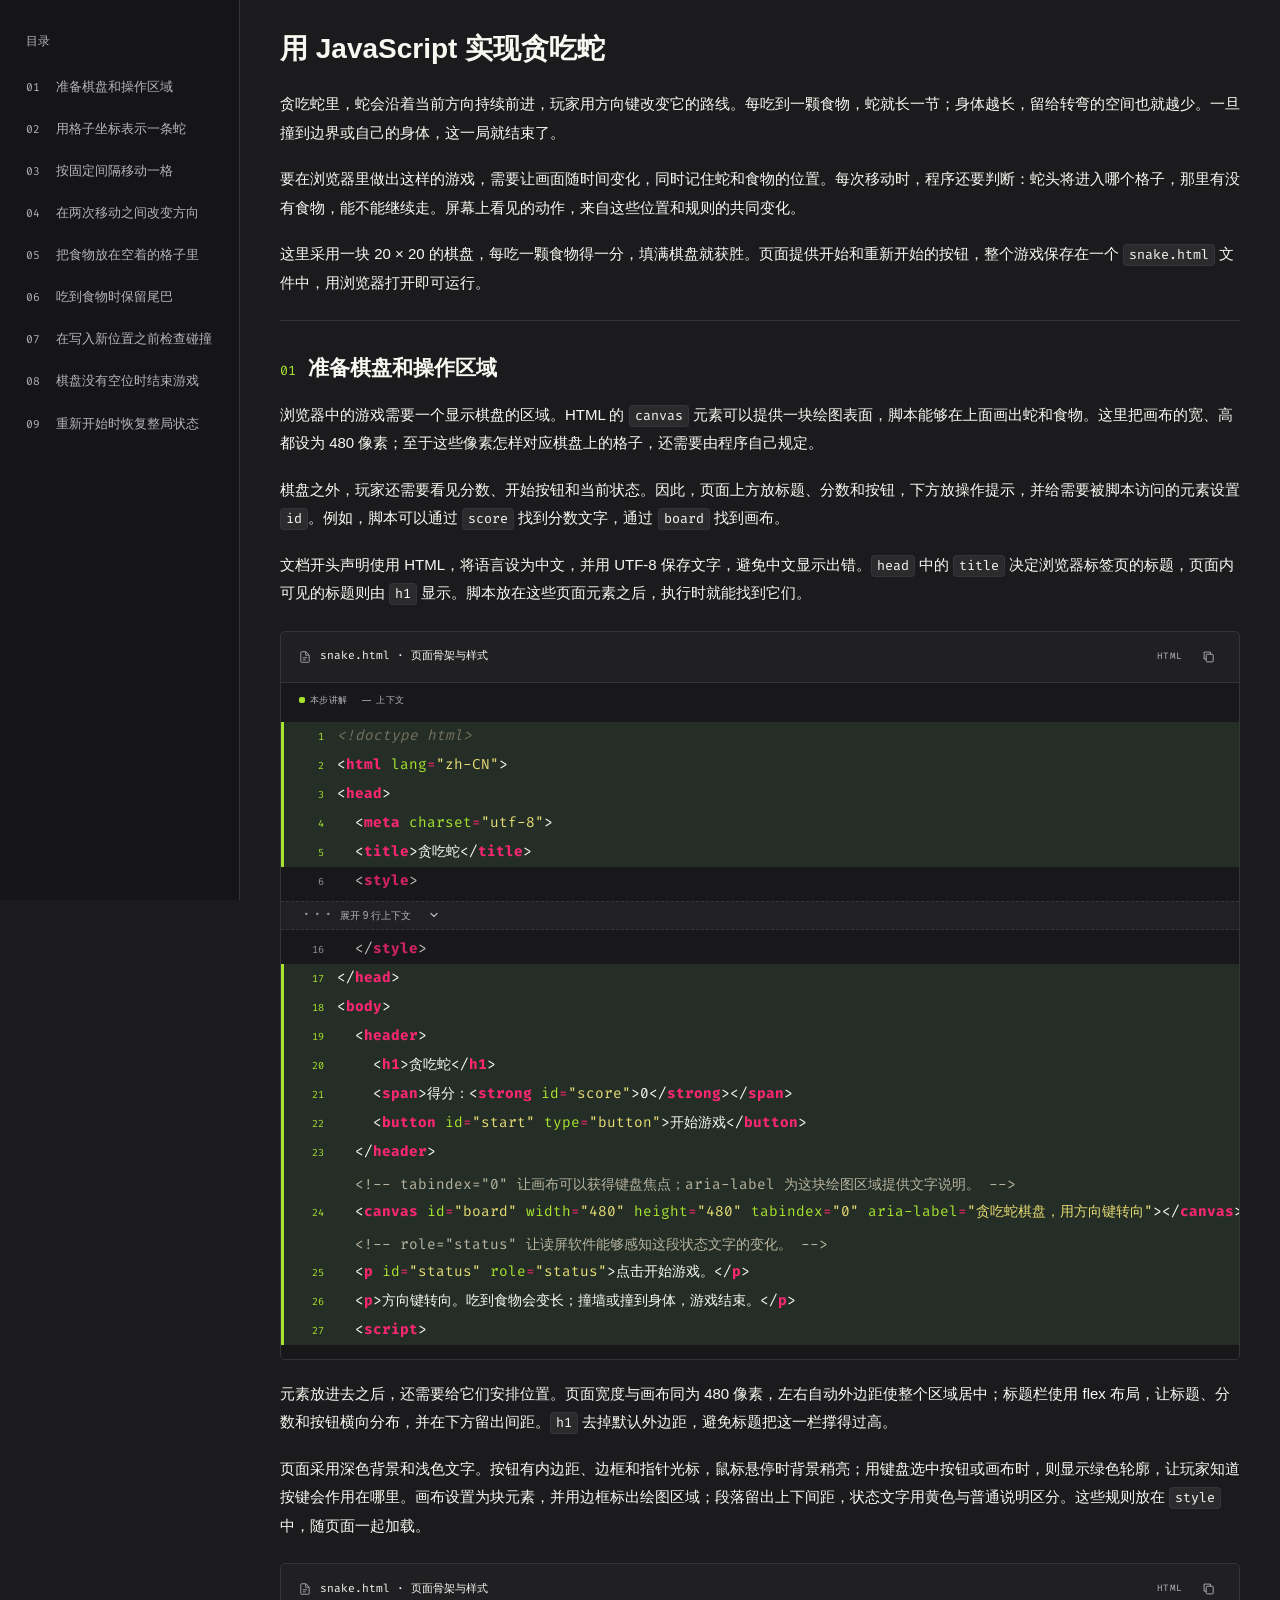
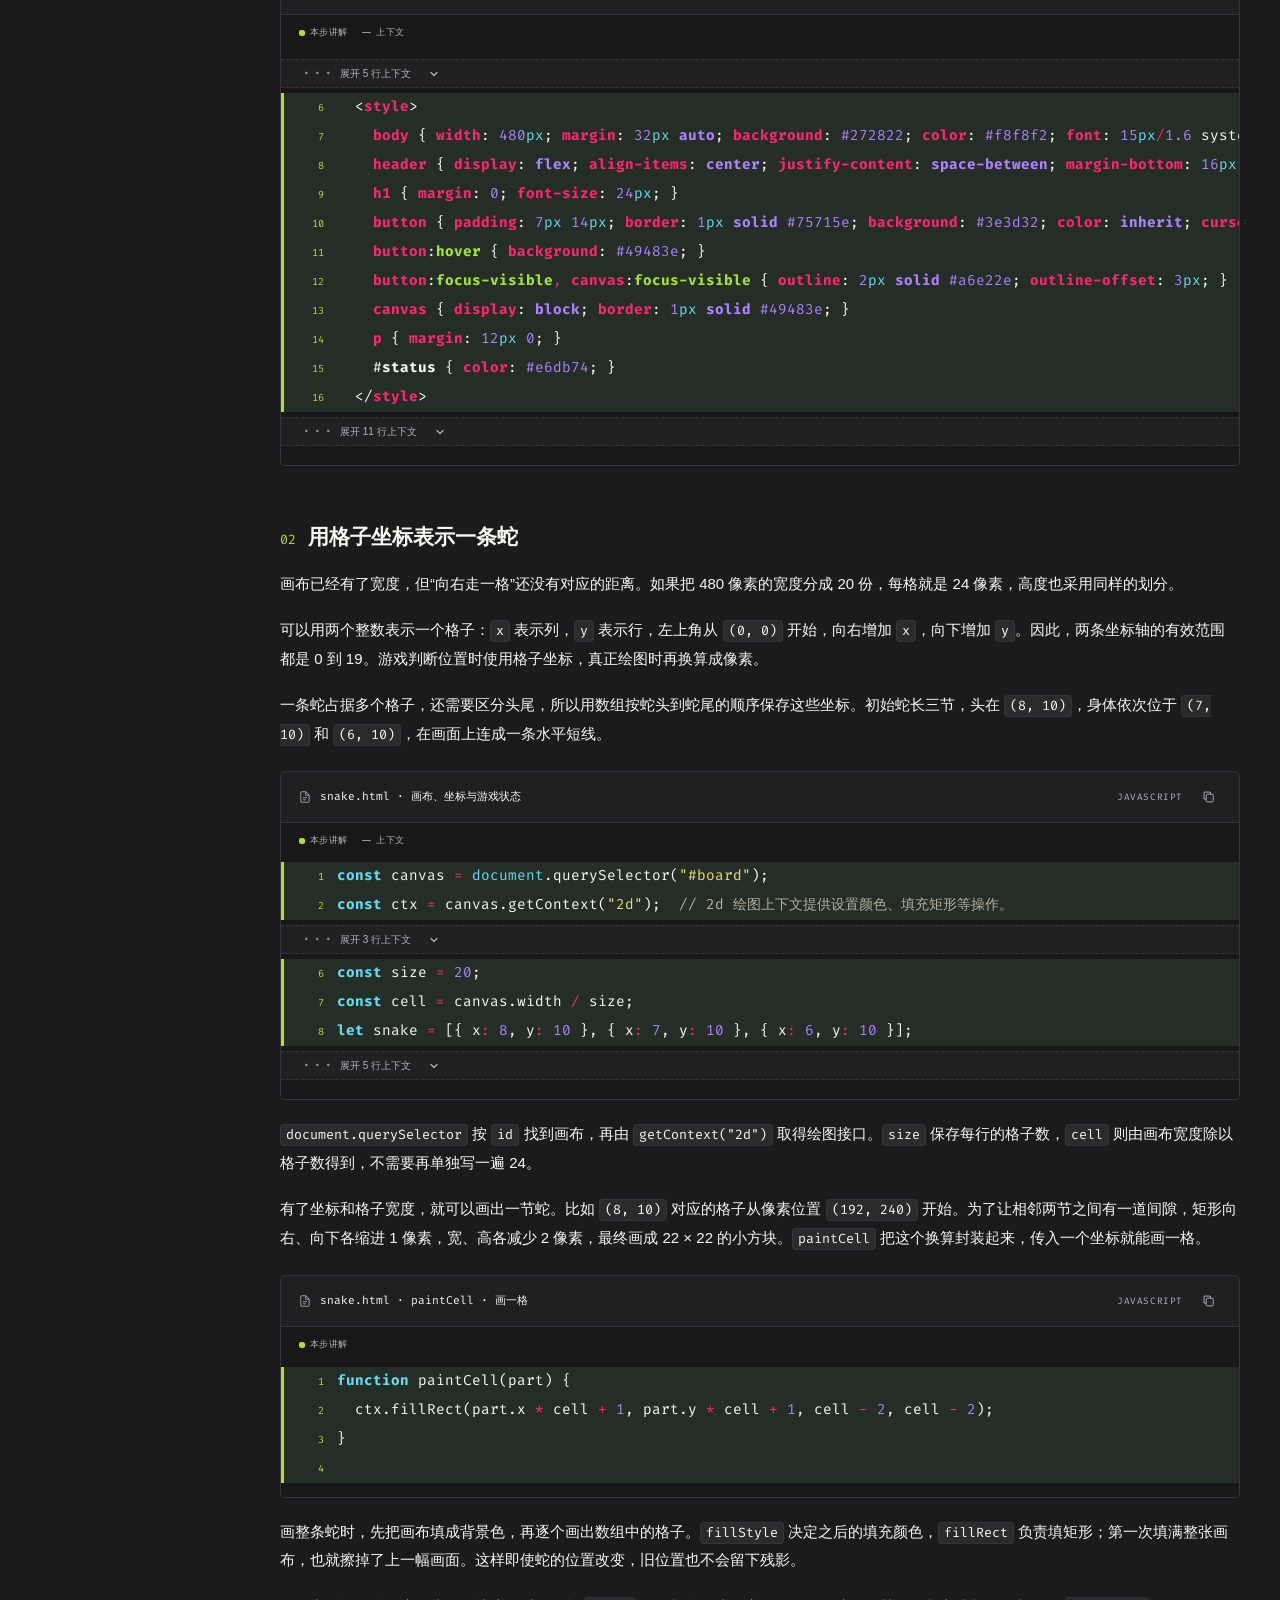
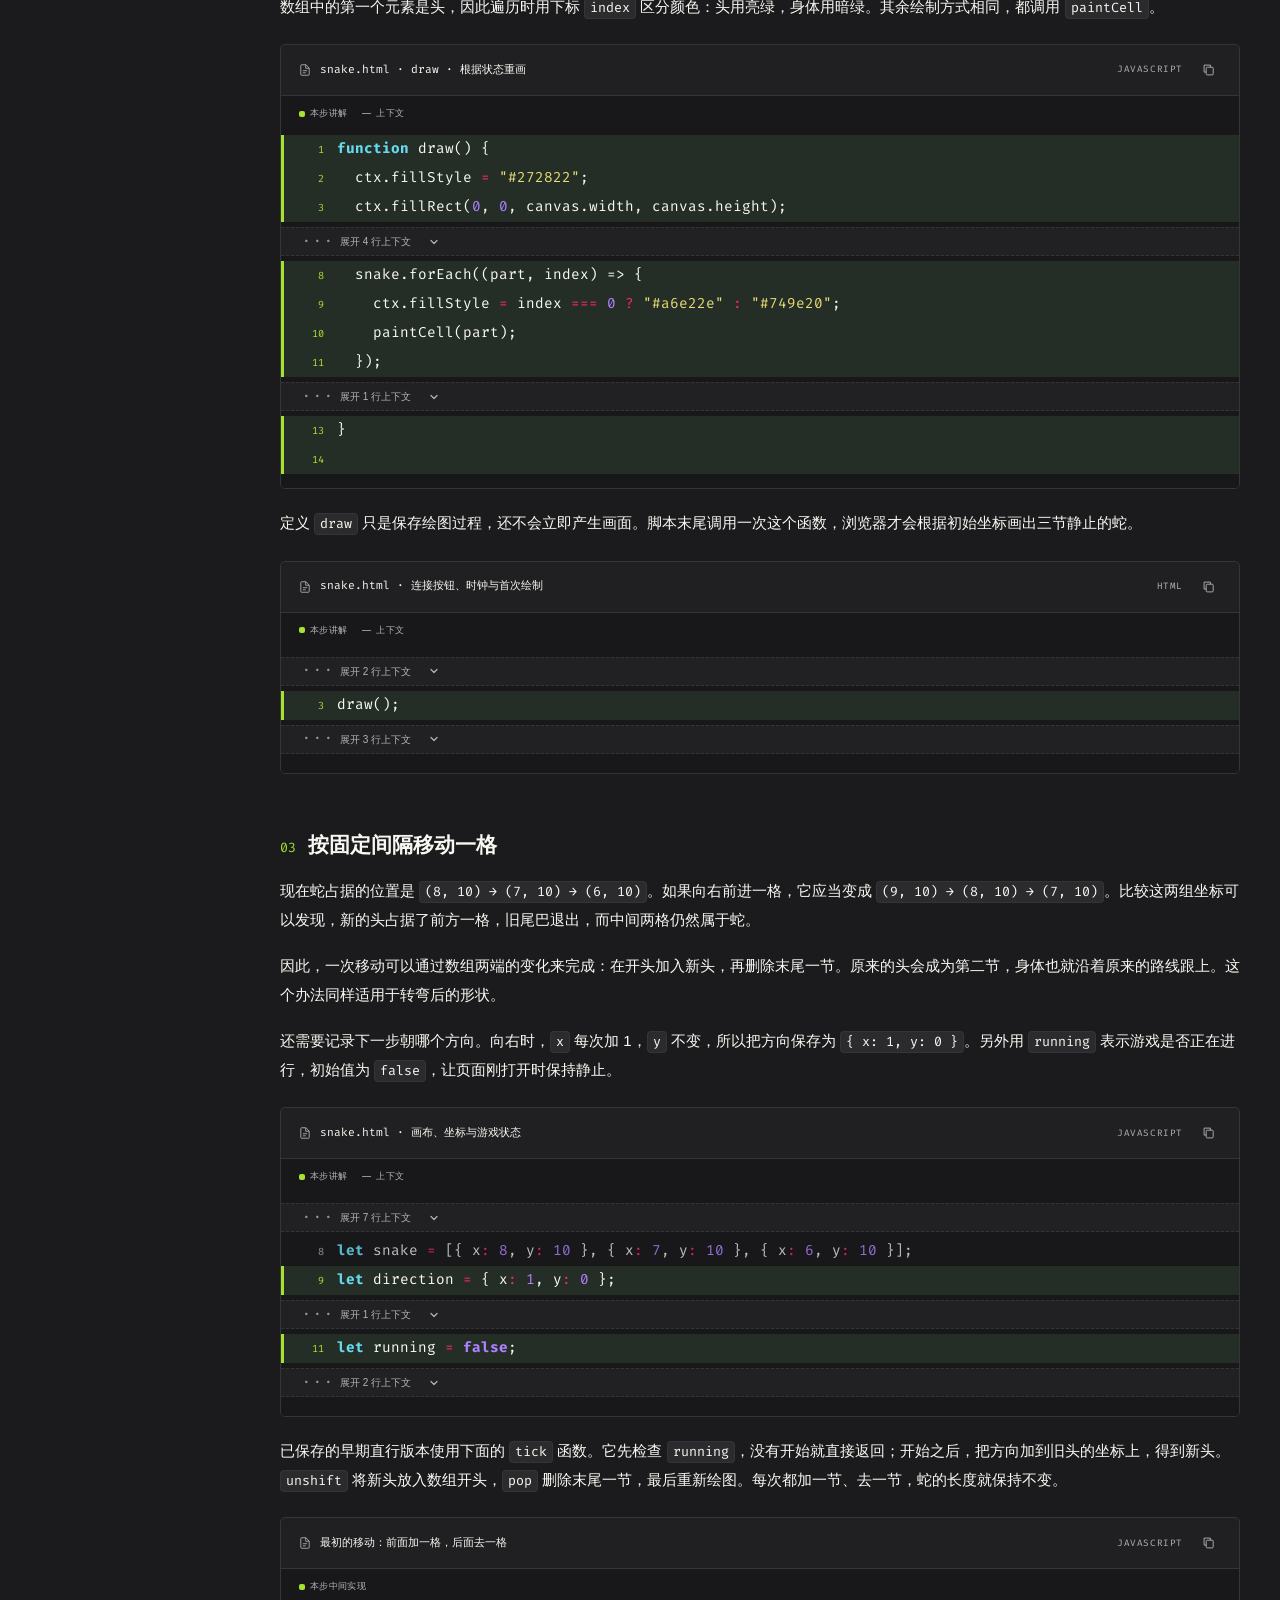
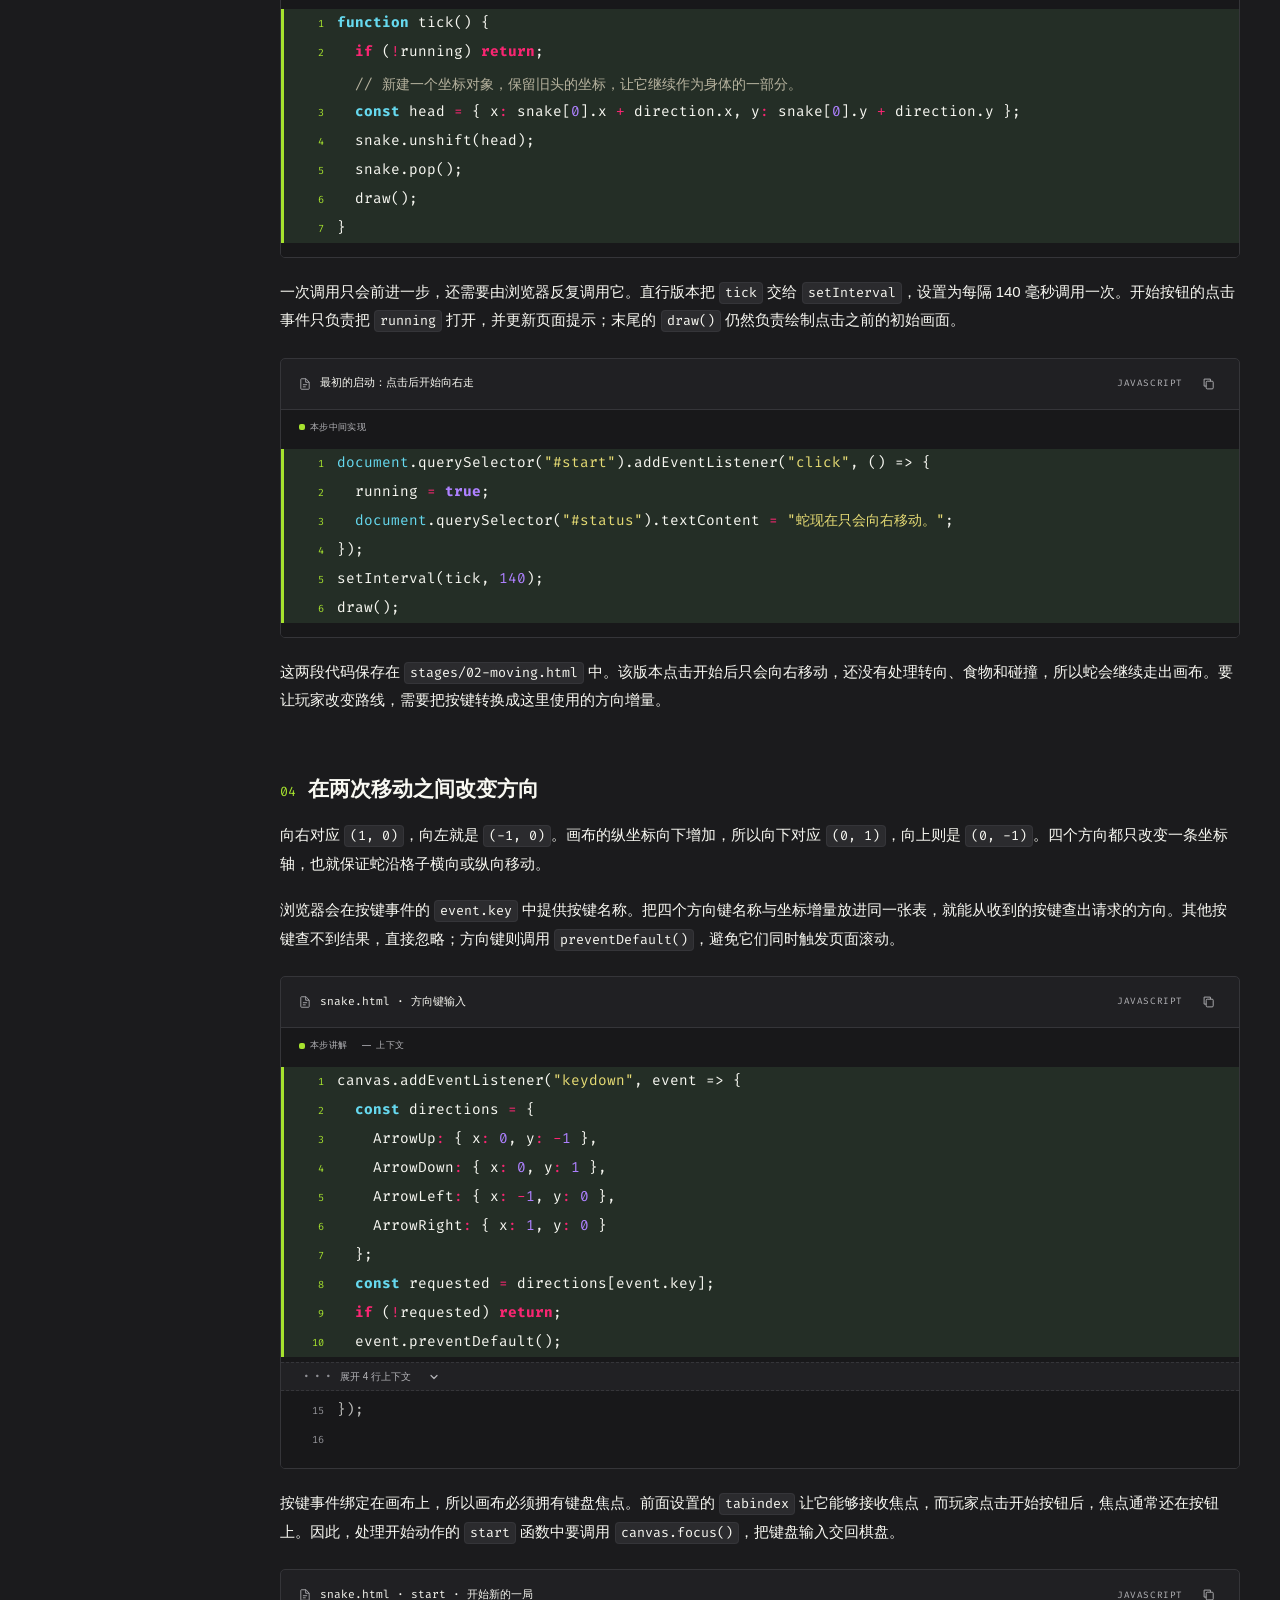
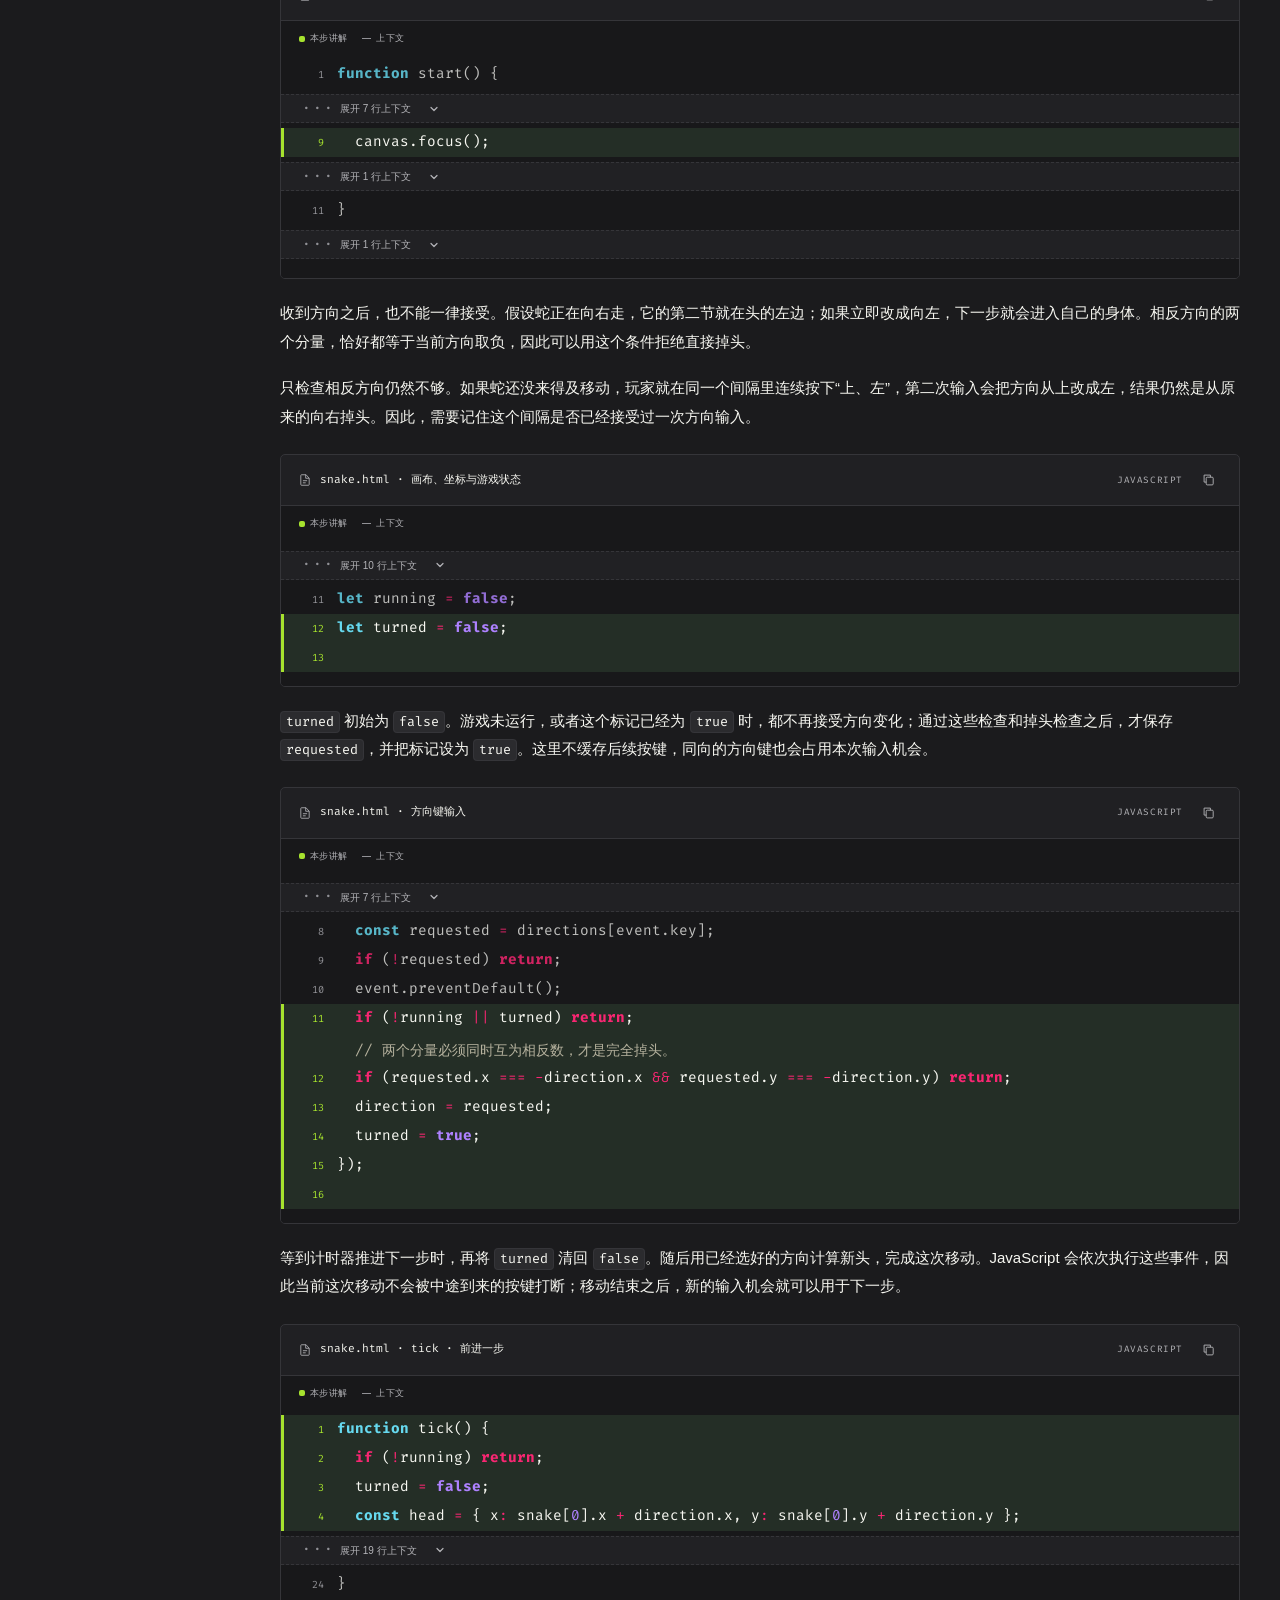
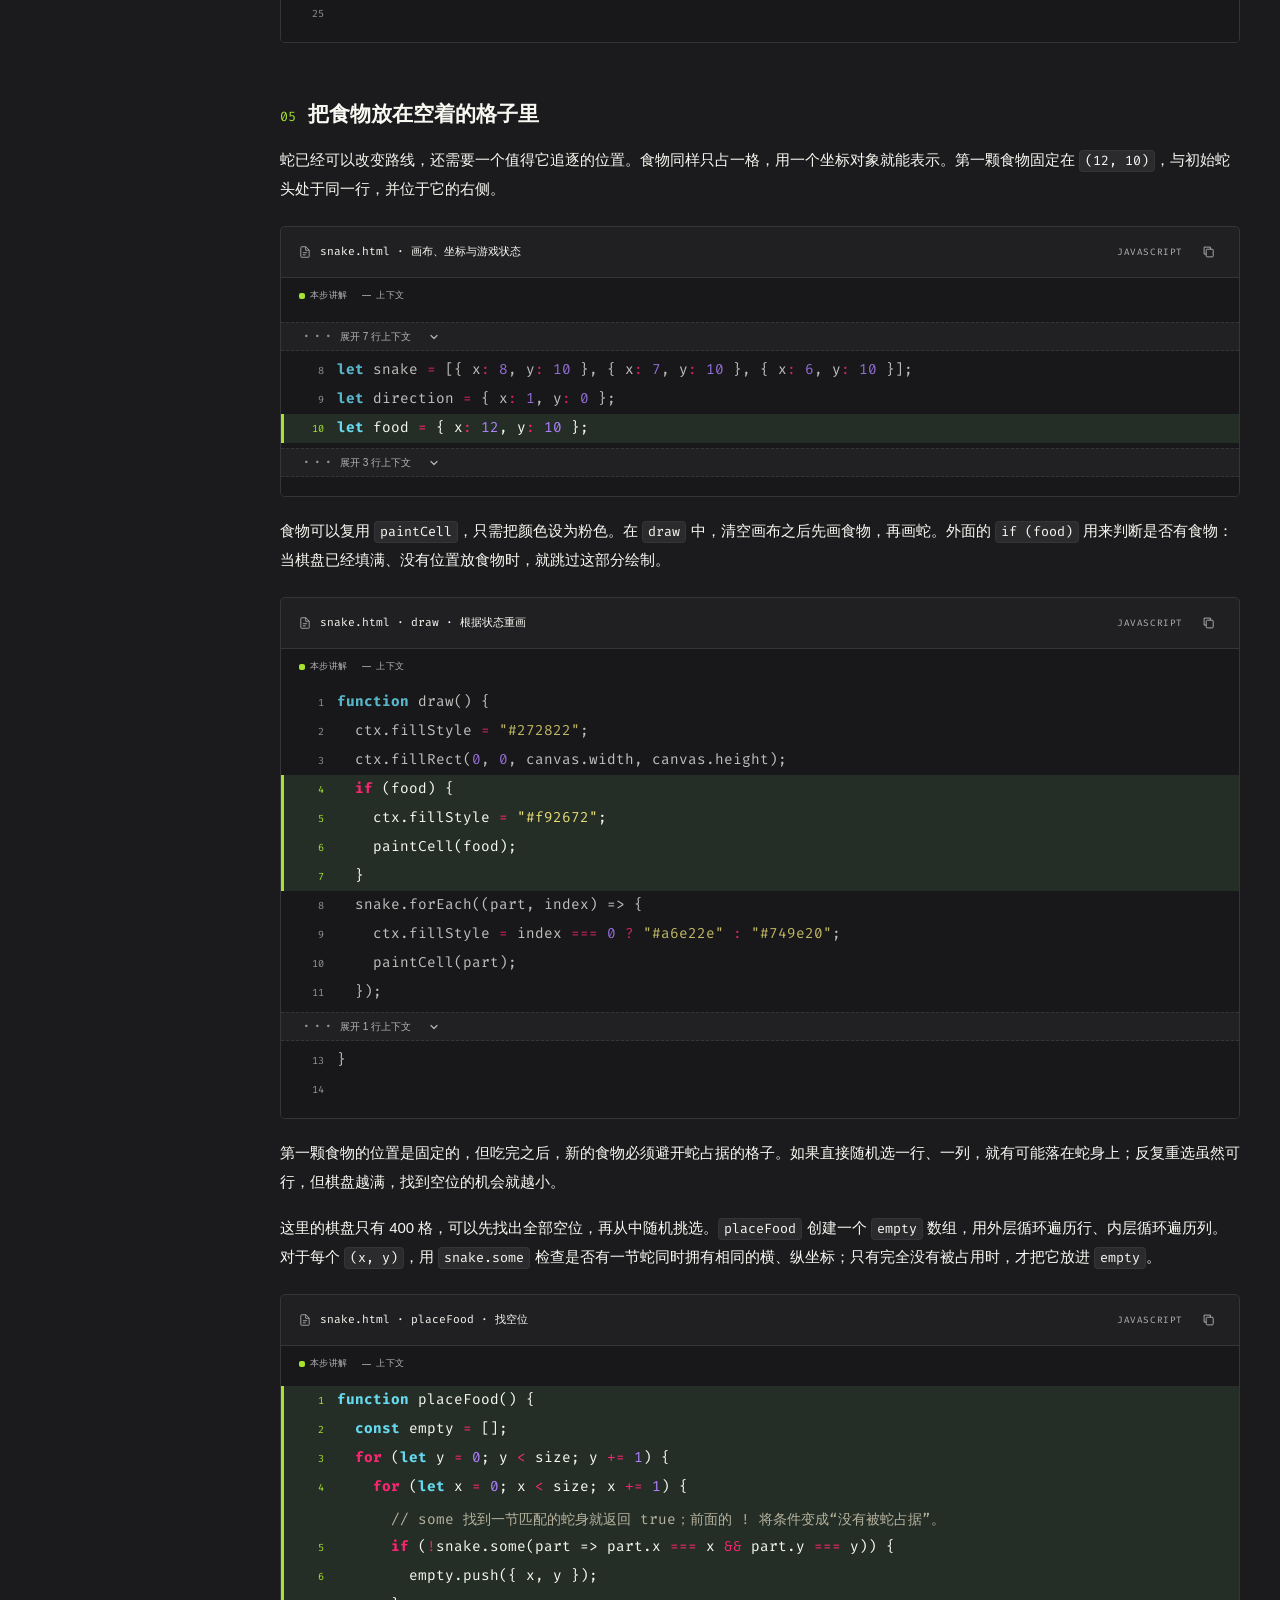
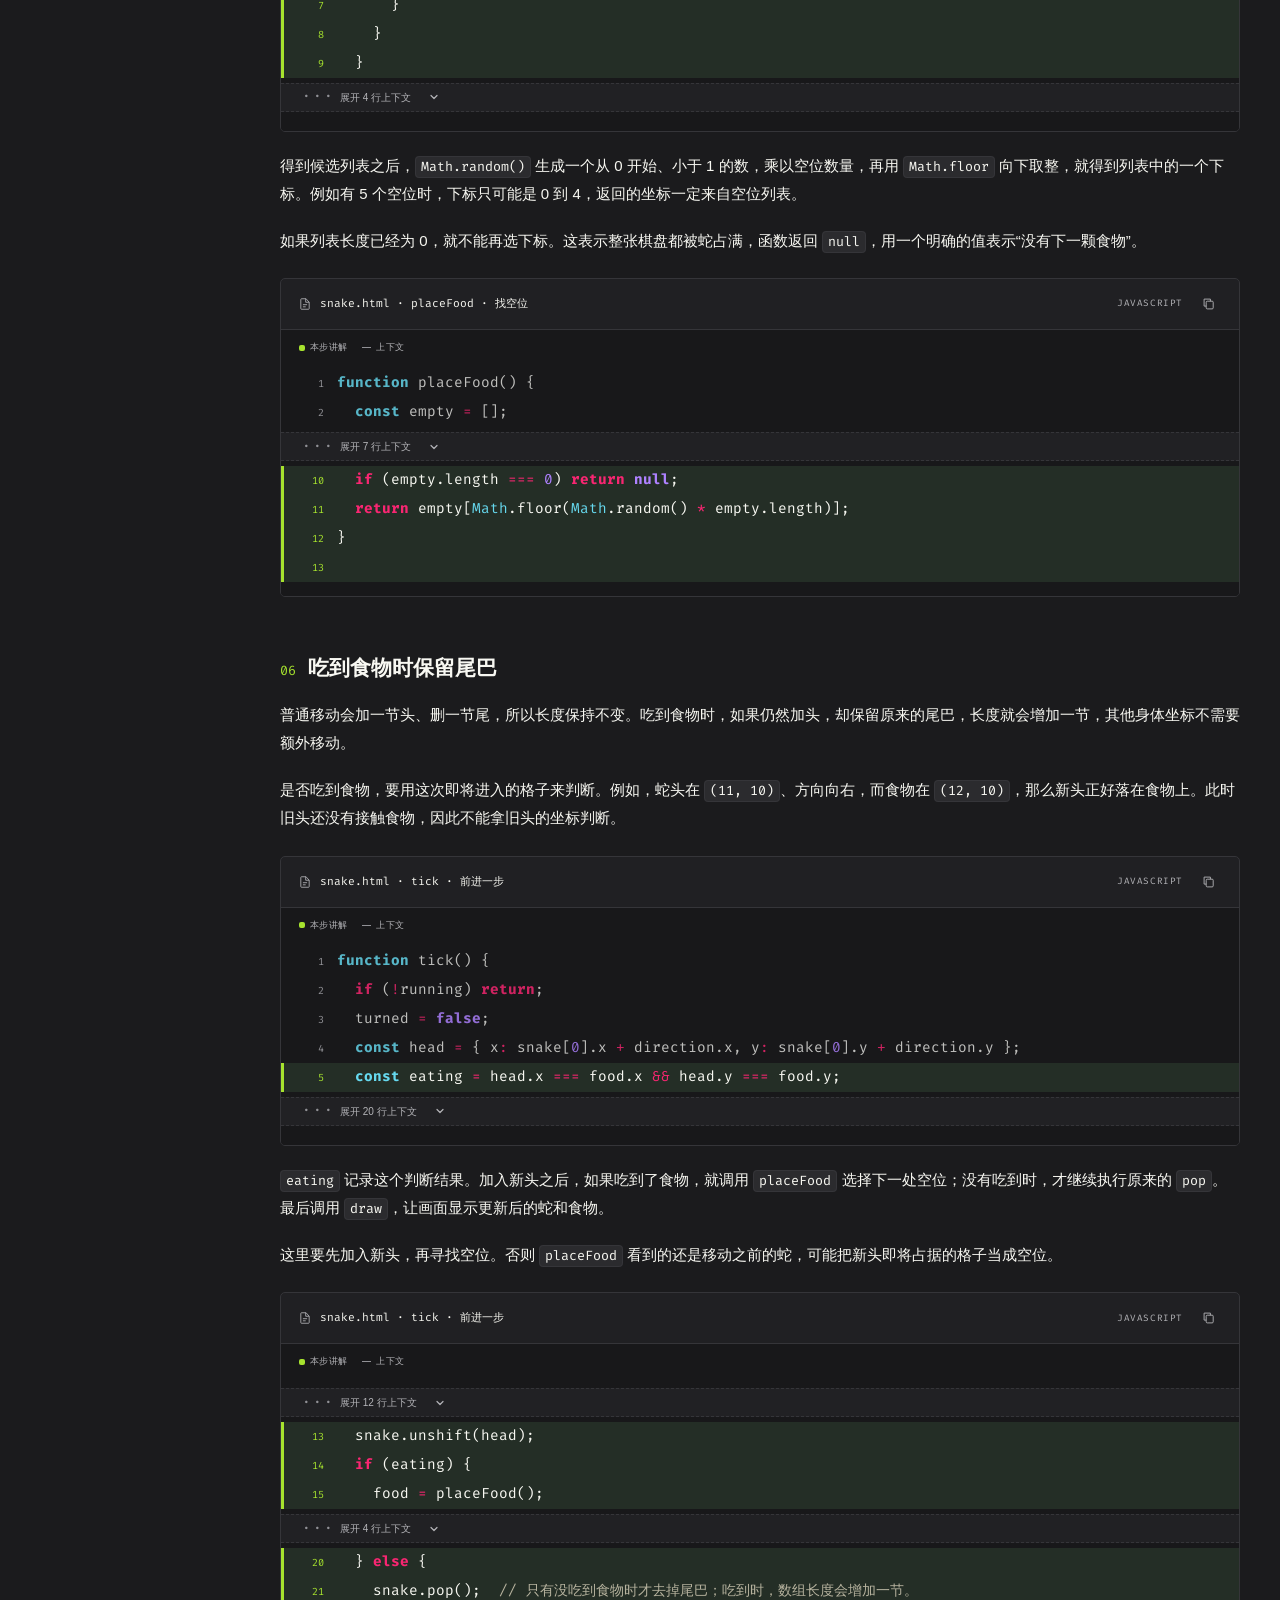
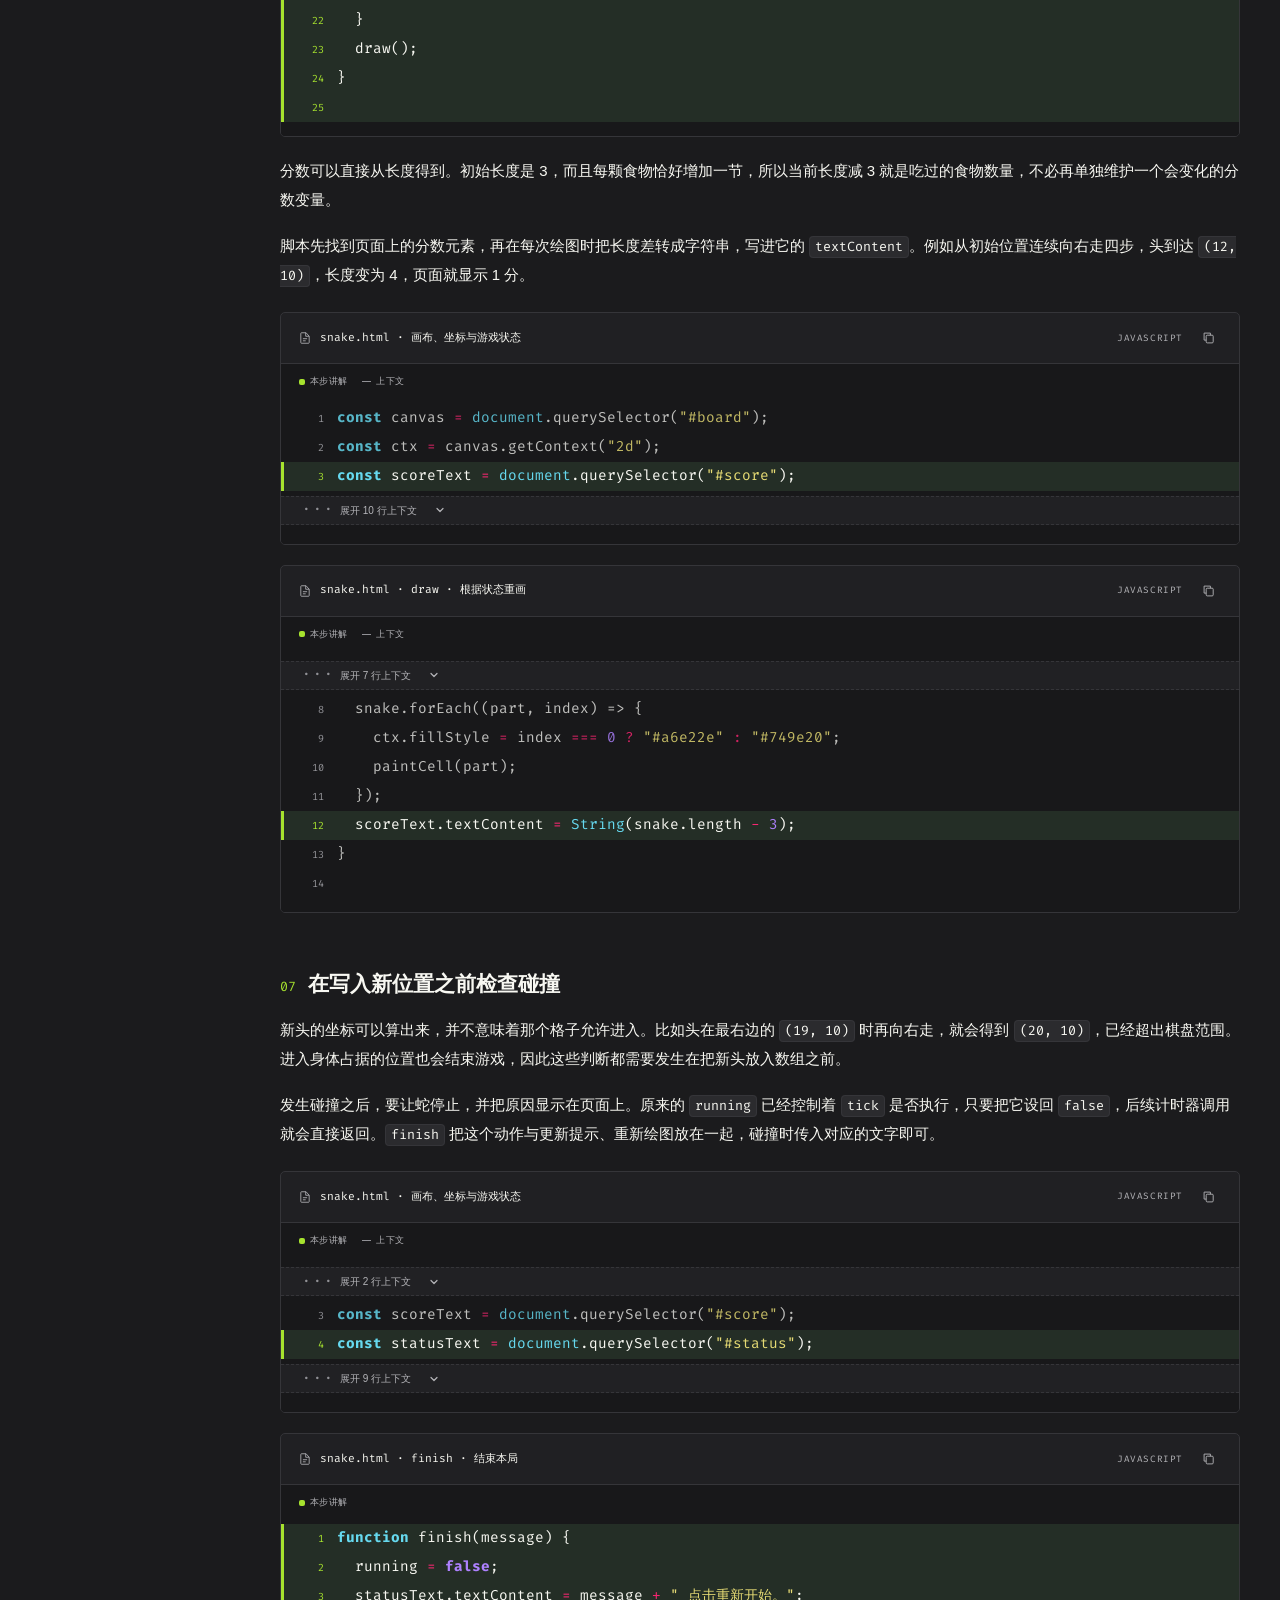
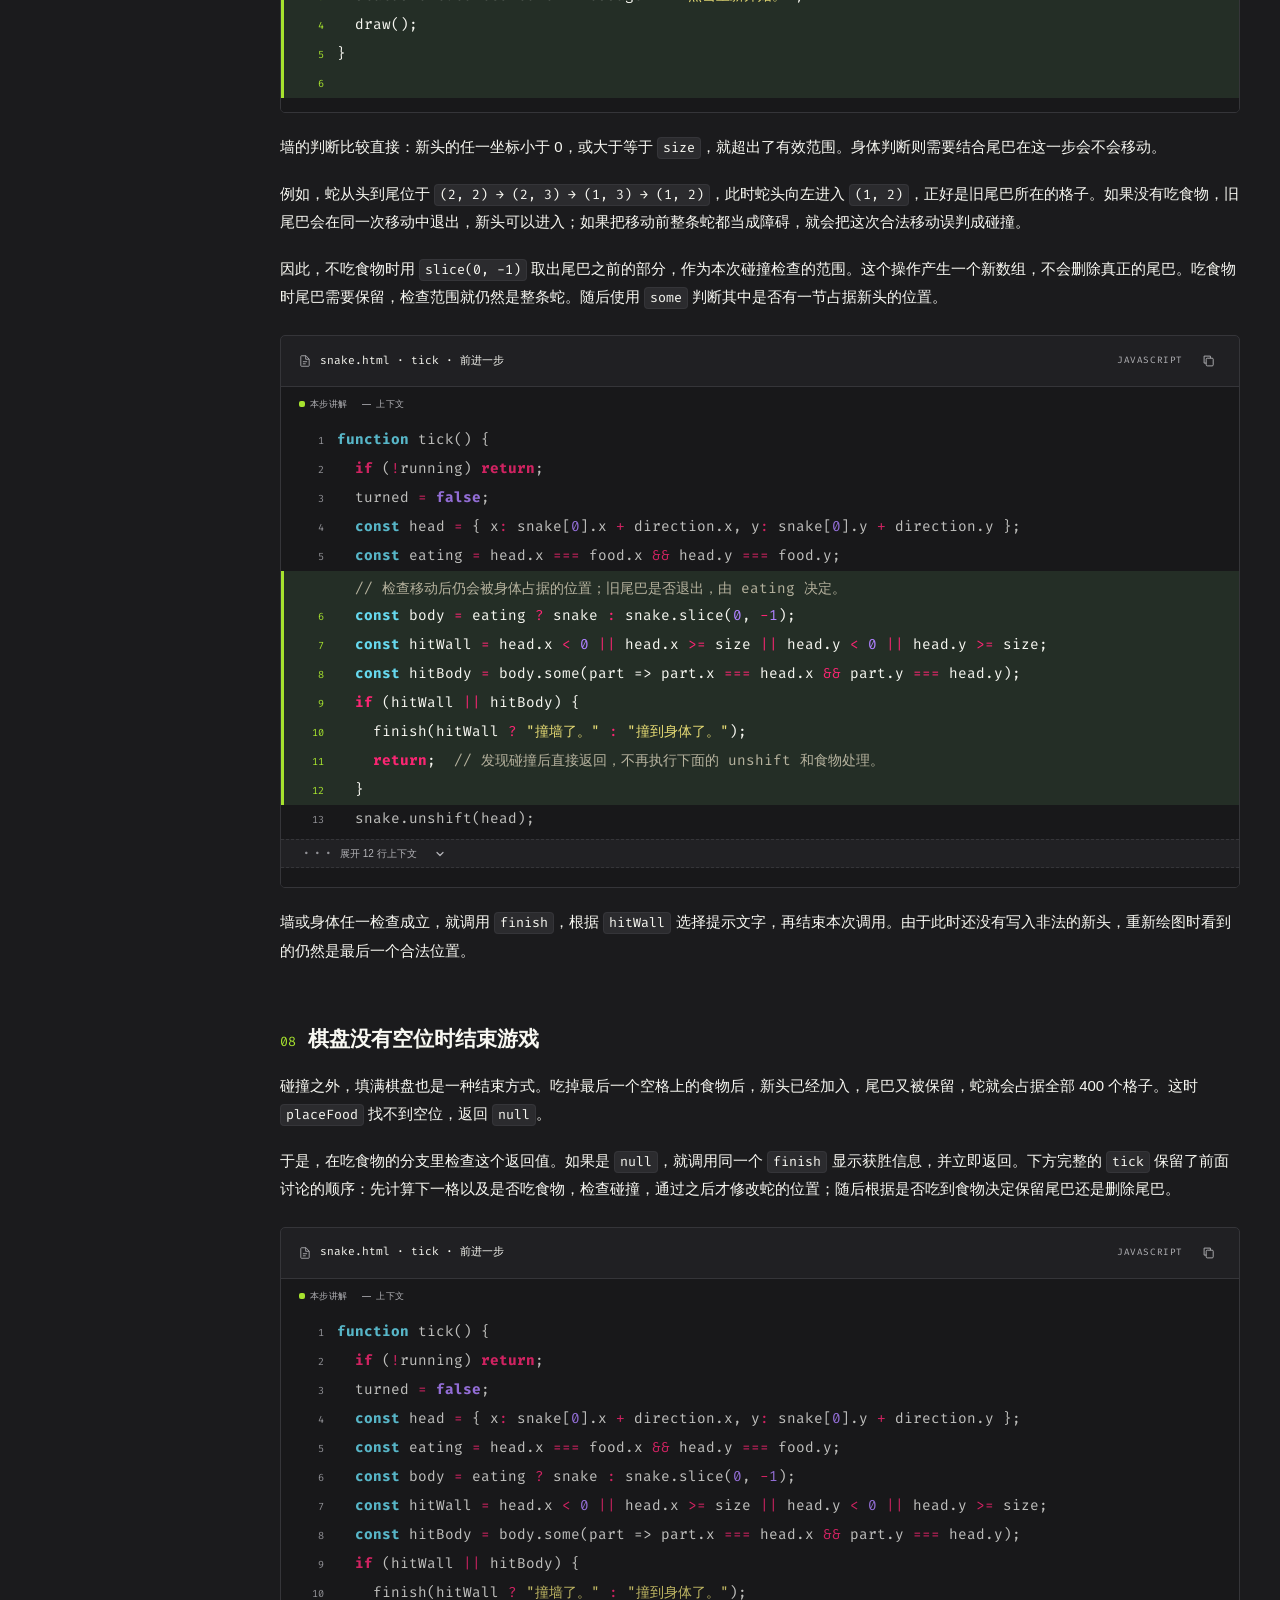
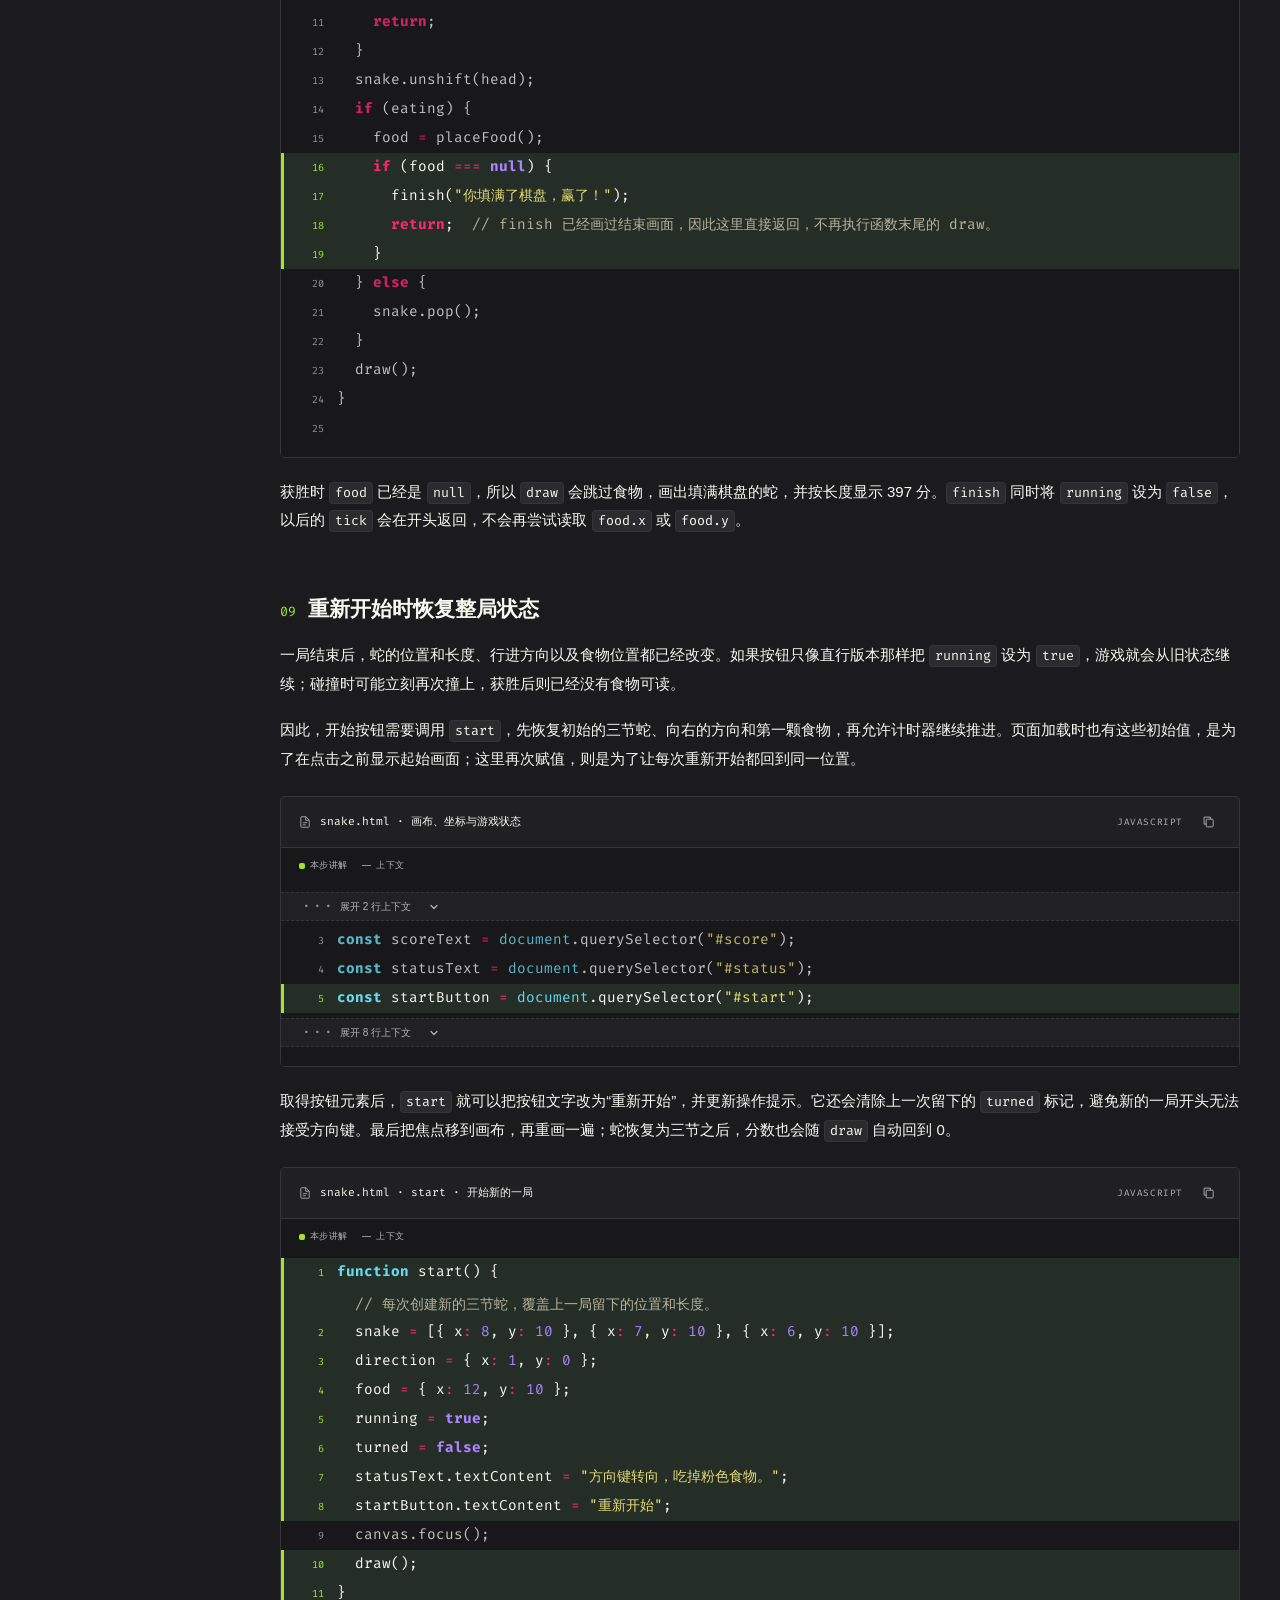
==== commit de3165e7: "Distinguish existing code with yellow highlights" ====
--- a/examples/snake/tutorial.html
+++ b/examples/snake/tutorial.html
@@ -193,6 +193,7 @@
   --paper:#1b1b1d; --surface:#202023; --sidebar:#151517; --ink:#f8f8f2; --muted:#b4b4b8; --subtle:#919196;
   --line:#353539; --soft:#2b2b2e; --selection:#414146; --accent:#a6e22e; --accent-soft:#28282c; --accent-line:#4b4b50;
   --copper:#fd971f; --copper-soft:#433724; --delete:#f92672; --delete-soft:#332426;
+  --existing:#e6d38a; --existing-soft:#302d23;
   --code-bg:#18181a; --code-focus-bg:#242e26; --code-muted:#919196; --comment-ink:#b6b29e; --shadow:none; --rail:240px;
   --sans:"Microsoft YaHei","微软雅黑","Segoe UI",sans-serif;
   --mono:"Fira Code","Microsoft YaHei","微软雅黑",monospace;
@@ -277,6 +278,7 @@
 .legend-item{display:flex;align-items:center;gap:5px}
 .legend-dot{width:6px;height:6px;background:var(--accent);border-radius:2px}
 .legend-dot.delete{background:var(--delete)}
+.legend-dot.existing{background:var(--existing)}
 .legend-context{width:9px;height:1px;background:var(--code-muted)}
 .code-scroll{overflow:auto;background:var(--code-bg);scrollbar-width:thin;scrollbar-color:var(--line) transparent;padding:13px 0 14px;overscroll-behavior-x:contain}
 .code-lines{width:100%}
@@ -287,6 +289,8 @@
 .line-code>code{font:inherit;white-space:pre}
 .code-line.focus,.code-comment-row.focus{background:var(--code-focus-bg);border-left-color:var(--accent)}
 .code-line.focus .line-operation,.code-line.focus .line-number{color:var(--accent)}
+.code-line.focus.existing,.code-comment-row.focus.existing{background:var(--existing-soft);border-left-color:var(--existing)}
+.code-line.focus.existing .line-operation,.code-line.focus.existing .line-number{color:var(--existing)}
 .code-line.focus.deletion,.code-comment-row.focus.deletion{background:var(--delete-soft);border-left-color:var(--delete)}
 .code-line.focus.deletion .line-operation,.code-line.focus.deletion .line-number{color:var(--delete)}
 .code-line.context .line-code{color:color-mix(in srgb,var(--ink) 70%,var(--muted))}
@@ -458,8 +462,13 @@
     try { history.replaceState(null, '', `#${stepDomId(id)}`); } catch (_) {}
   }
 
-  function lineNode(line, inspector = false) {
-    const row = el('div', `code-line ${line.focus ? 'focus' : inspector ? '' : 'context'}${line.operation === 'delete' ? ' deletion' : ''}`);
+  function lineClasses(line, kind, inspector = false) {
+    const existing = line.focus && line.operation === 'context' && kind !== 'history';
+    return `${line.focus ? 'focus' : inspector ? '' : 'context'}${line.operation === 'delete' ? ' deletion' : ''}${existing ? ' existing' : ''}`;
+  }
+
+  function lineNode(line, inspector = false, kind = '') {
+    const row = el('div', `code-line ${lineClasses(line, kind, inspector)}`);
     row.dataset.line = String(line.number);
     const marker = el('span', 'line-operation', line.operation === 'add' ? '+' : line.operation === 'delete' ? '−' : '');
     marker.setAttribute('aria-hidden','true');
@@ -484,13 +493,13 @@
   }
 
   function appendAnnotatedLine(root, line, card) {
-    const row = lineNode(line);
+    const row = lineNode(line, false, card.model.kind);
     const notes = (card.model.notes || []).filter(note => note.lines[0] === line.number);
     const [prefix, suffix] = commentSyntax(card.model.language);
     let indent = 0;
     for (const char of (line.text.match(/^[\t ]*/) || [''])[0]) indent += char === '\t' ? 4 - indent % 4 : 1;
     notes.forEach(note => {
-      const commentRow = el('div', `code-comment-row ${line.focus ? 'focus' : 'context'}${line.operation === 'delete' ? ' deletion' : ''}`);
+      const commentRow = el('div', `code-comment-row ${lineClasses(line, card.model.kind)}`);
       commentRow.style.setProperty('--comment-indent', `${indent}ch`);
       const comment = el('div', 'code-comment');
       comment.setAttribute('role', 'note');
@@ -601,9 +610,20 @@
     copy.setAttribute('aria-label','复制当前展开的代码');copy.title='复制当前展开的代码（不含删除行和临时注释）';
     copy.addEventListener('click',()=>copyCard(card,copy));tools.append(copy);toolbar.append(sourceButton,tools);card.node.append(toolbar);
     const legend=el('div','code-legend');
-    const focusLegend=el('span','legend-item');focusLegend.append(el('span','legend-dot'),el('span','',model.kind==='history'?'本步中间实现':'本步讲解'));legend.append(focusLegend);
-    if(model.lines.some(line=>line.operation==='delete'&&line.focus)){const deleted=el('span','legend-item');deleted.append(el('span','legend-dot delete'),el('span','','删除'));legend.append(deleted);}
-    const contextLegend=el('span','legend-item');contextLegend.append(el('span','legend-context'),el('span','','上下文'));legend.append(contextLegend);card.node.append(legend);
+    const focused = model.lines.filter(line => line.focus);
+    const addLegend = (className, label) => {
+      const item = el('span', 'legend-item');
+      item.append(el('span', className), el('span', '', label));
+      legend.append(item);
+    };
+    if (focused.some(line => line.operation === 'add')) addLegend('legend-dot', '新增');
+    if (focused.some(line => line.operation === 'code')) addLegend('legend-dot', '本步讲解');
+    if (focused.some(line => line.operation === 'context')) {
+      addLegend(model.kind === 'history' ? 'legend-dot' : 'legend-dot existing', model.kind === 'history' ? '本步中间实现' : '已有代码');
+    }
+    if (focused.some(line => line.operation === 'delete')) addLegend('legend-dot delete', '删除');
+    if (model.lines.some(line => !line.focus)) addLegend('legend-context', '上下文');
+    if (legend.childElementCount) card.node.append(legend);
     const scroll=el('div','code-scroll');scroll.setAttribute('tabindex','0');scroll.setAttribute('role','region');scroll.setAttribute('aria-label',`${model.label || model.source} 代码片段，可横向滚动`);
     card.scroll=scroll;
     card.linesRoot=el('div','code-lines');scroll.append(card.linesRoot);card.node.append(scroll);renderLines(card);
@@ -646,7 +666,7 @@
     $('#source-dialog-title').textContent=source.label||source.id;
     const root=$('#source-dialog-code');root.replaceChildren();
     source.lines.forEach(line=>{
-      const row=lineNode({...line,focus:false},true);
+      const row=lineNode({...line,focus:false},true,source.kind);
       if(line.first_step){row.classList.add('jumpable');row.setAttribute('role','button');row.setAttribute('tabindex','0');row.setAttribute('aria-label',`第 ${line.number} 行，跳转到首次讲解`);$('.line-operation',row).textContent='↗';
         const jump=()=>{dialog.close();jumpToStep(line.first_step);};row.addEventListener('click',jump);row.addEventListener('keydown',event=>{if(event.key==='Enter'||event.key===' '){event.preventDefault();jump();}});
       }root.append(row);
